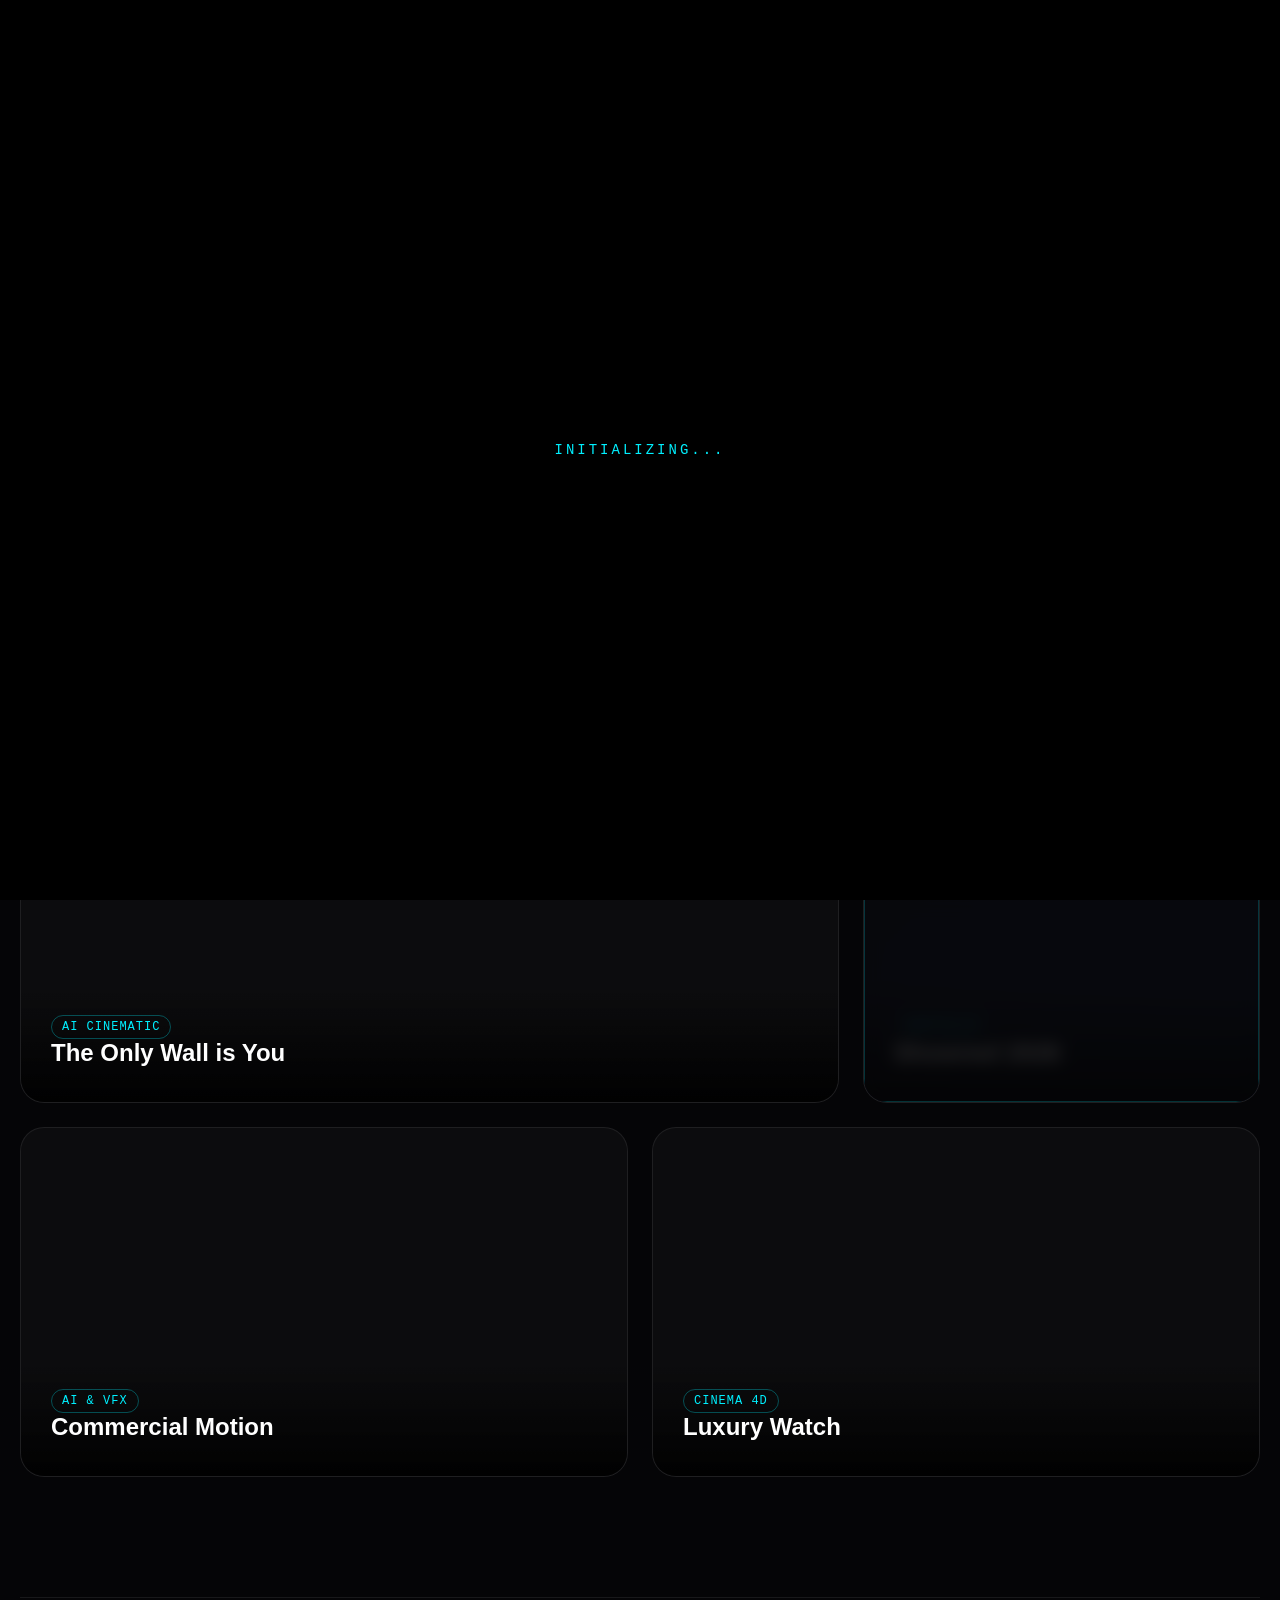
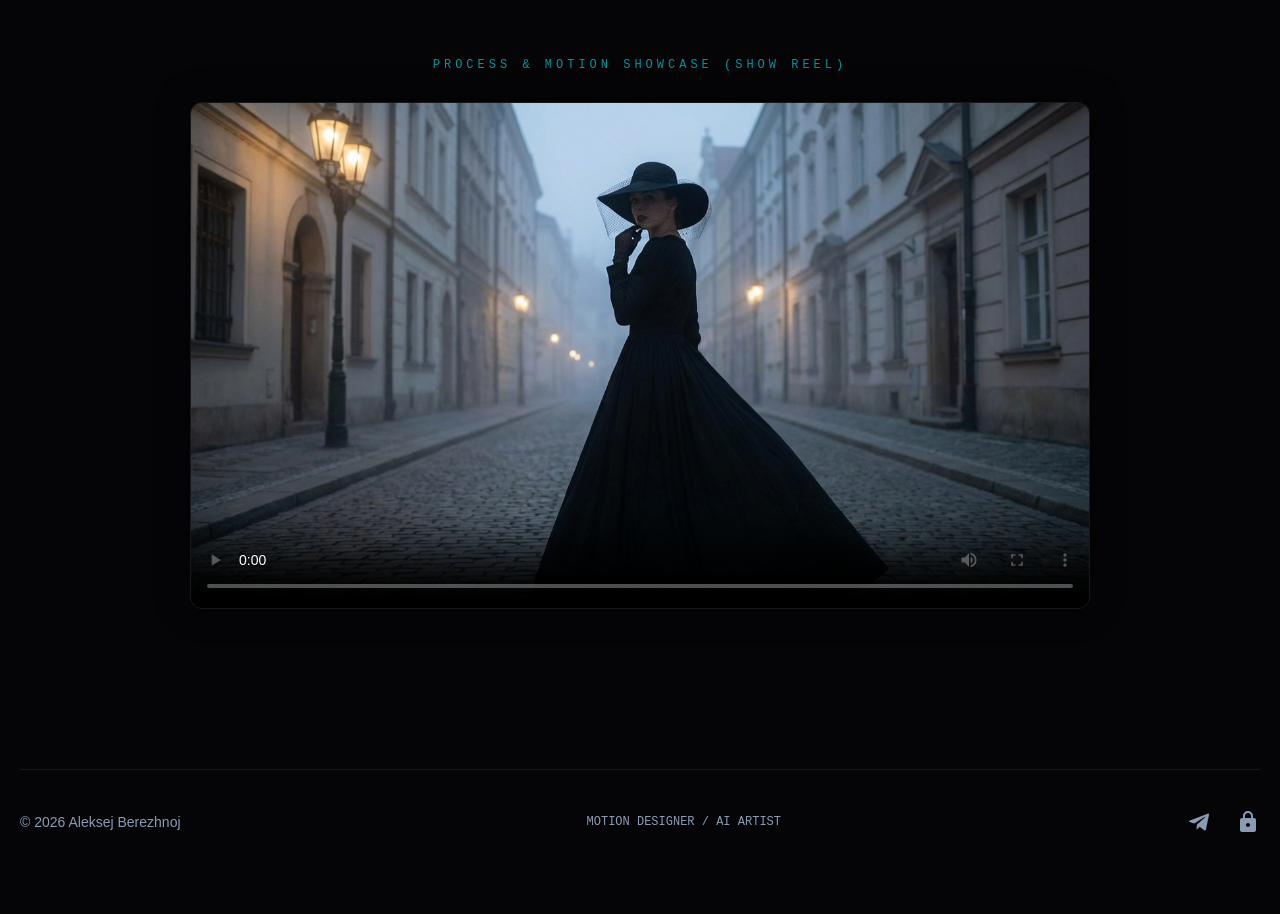
==== index.html @ bbf86ca7 "121" ====
<!DOCTYPE html>
<html lang="ru">
<head>
    <meta charset="UTF-8">
    <meta name="viewport" content="width=device-width, initial-scale=1.0">
    <title>Aleksej Berezhnoj | Motion Design</title>
	
	<meta property="og:type" content="website">
<meta property="og:url" content="https://bergariusdesign.github.io/AlekseyBerezhnoy/">
<meta property="og:title" content="Aleksej Berezhnoj | Digital Alchemy">
<meta property="og:description" content="Motion Design & AI Cinematic Portfolio 2026. Исследуйте мир цифровой алхимии.">
<meta property="og:image" content="https://bergariusdesign.github.io/AlekseyBerezhnoy/images/preview.jpg">

<meta property="twitter:card" content="summary_large_image">
<meta property="twitter:title" content="Aleksej Berezhnoj | Digital Alchemy">
<meta property="twitter:description" content="Motion Design & AI Cinematic Portfolio 2026.">
<meta property="twitter:image" content="https://bergariusdesign.github.io/AlekseyBerezhnoy/images/preview.jpg">
<link rel="icon" href="data:;base64,iVBORw0KGgo=">
	
    <style>
	html, body {
    overflow-x: hidden;
    position: relative;
    width: 100%;
    margin: 0;
    padding: 0;
    box-sizing: border-box;
}

/* Блокировка скролла страницы при открытом окне */
body.modal-open {
    overflow: hidden !important;
    /* Убрали position: fixed, чтобы страница не улетала вверх */
}

/* Лайтбокс: картинка всегда вписывается в экран */
.lightbox-content {
    width: 100%;
    height: 100%;
    display: flex;
    flex-direction: column;
    justify-content: center;
    align-items: center;
    padding: 10px;
}

#lightbox-compare-box {
    display: none;
    width: 100%;
    max-width: 100%;
    aspect-ratio: 16/9;
    max-height: 70vh; /* Ограничиваем высоту, чтобы не был огромным */
    margin: auto;
    position: relative;
    overflow: hidden;
    background: #000;
}

*, *:before, *:after {
    box-sizing: inherit;
}
	#neural-percent {
    font-variant-numeric: tabular-nums; /* Чтобы цифры не "прыгали" при смене ширины */
    font-weight: 800;
}
	/* Стили для отдельного блока шоурилла */
.showreel-footer-block {
    margin-top: 120px;
    padding: 60px 0;
    border-top: 1px solid var(--glass-border);
    text-align: center;
}

.showreel-mini-title {
    font-family: var(--font-tech);
    color: var(--accent-glow);
    font-size: 12px;
    letter-spacing: 4px;
    text-transform: uppercase;
    margin-bottom: 30px;
    opacity: 0.6;
}

.showreel-player-container {
    max-width: 900px;
    margin: 0 auto;
    border-radius: 12px;
    overflow: hidden;
    border: 1px solid var(--glass-border);
    box-shadow: 0 0 30px rgba(0, 0, 0, 0.5);
    transition: 0.5s;
}

.showreel-player-container:hover {
    border-color: rgba(0, 240, 255, 0.4);
    box-shadow: 0 0 50px rgba(0, 240, 255, 0.1);
}

.showreel-video {
    width: 100%;
    display: block;
    aspect-ratio: 16/9;
    object-fit: cover;
    background: #000;
}
        /* --- СТИЛИ (CSS) --- */
        :root {
            --bg-deep: #050507; 
            --glass-bg: rgba(255, 255, 255, 0.03); 
            --glass-border: rgba(255, 255, 255, 0.08); 
            --accent-glow: #00f0ff; /* Неоновый Циан */
            --text-main: #ffffff;
            --text-muted: #8b9bb4;
            --font-main: 'Inter', -apple-system, BlinkMacSystemFont, sans-serif;
            --font-tech: 'Courier New', Courier, monospace;
        }

        body {
            background-color: var(--bg-deep);
            color: var(--text-main);
            font-family: var(--font-main);
            margin: 0; padding: 0; overflow-x: hidden;
            scroll-behavior: smooth;
        }

        #neural-canvas { position: fixed; top: 0; left: 0; width: 100%; height: 100%; z-index: -1; background: radial-gradient(circle at center, #0b1023 0%, #000000 100%); }

        .wrapper { max-width: 1400px; margin: 0 auto; padding: 40px 20px; position: relative; z-index: 1; }
		
		#preloader {
    position: fixed; top: 0; left: 0; width: 100%; height: 100%;
    background: #000; z-index: 10000;
    display: flex; justify-content: center; align-items: center;
    transition: opacity 0.8s ease, visibility 0.8s ease;
	}
	/* ДОБАВИТЬ ЭТОТ БЛОК ОБЯЗАТЕЛЬНО */
        #preloader.hide {
            opacity: 0;
            visibility: hidden;
            pointer-events: none;
        }
.loader-text {
    font-family: var(--font-tech);
    color: var(--accent-glow);
    font-size: 14px;
    letter-spacing: 3px;
    animation: blink 1s infinite;
}
@keyframes blink { 50% { opacity: 0.5; } }
		
		.scroll-progress {
    position: fixed;
    top: 0; left: 0;
    height: 3px;
    background: var(--accent-glow);
    width: 0%;
    z-index: 10000;
    box-shadow: 0 0 10px var(--accent-glow);
    transition: width 0.1s;
}

        /* HEADER */
        header { display: flex; justify-content: space-between; align-items: center; margin-bottom: 80px; }
        
        .logo { 
            font-weight: 700; font-size: 24px; letter-spacing: -0.5px; 
            background: linear-gradient(90deg, #fff, var(--text-muted)); 
            -webkit-background-clip: text; -webkit-text-fill-color: transparent; cursor: pointer; 
        }

        .header-right { display: flex; align-items: center; gap: 30px; }

        .status-container { display: flex; align-items: center; }
        .status-dot { height: 8px; width: 8px; background-color: var(--accent-glow); border-radius: 50%; display: inline-block; box-shadow: 0 0 12px var(--accent-glow); margin-right: 8px; }
        .status-text { font-size: 14px; color: var(--text-muted); font-weight: 500; font-family: var(--font-tech); text-transform: uppercase; letter-spacing: 1px;}

        /* ЯЗЫКОВЫЕ КНОПКИ */
        .lang-switch { display: flex; gap: 10px; }
        .lang-btn {
            background: transparent; border: 1px solid var(--glass-border);
            color: var(--text-muted); padding: 5px 12px; border-radius: 20px;
            font-family: var(--font-tech); font-size: 12px; cursor: pointer; transition: 0.3s;
        }
        .lang-btn:hover { border-color: var(--accent-glow); color: #fff; }
        .lang-btn.active {
            background: rgba(0, 240, 255, 0.1); border-color: var(--accent-glow);
            color: var(--accent-glow); box-shadow: 0 0 10px rgba(0, 240, 255, 0.2);
        }

        /* HERO & GRID */
        #main-view { display: block; animation: fadeIn 0.8s ease forwards; }
        .hero { margin-bottom: 120px; position: relative; }
        h1 { 
            font-size: clamp(48px, 9vw, 130px); line-height: 0.95; margin: 0; font-weight: 800; letter-spacing: -0.04em; 
            background: linear-gradient(180deg, #ffffff 0%, #666 100%); 
            -webkit-background-clip: text; -webkit-text-fill-color: transparent; 
        }
        .hero p { 
            font-size: 18px; color: var(--text-muted); max-width: 480px; margin-top: 30px; line-height: 1.6; 
            border-left: 2px solid var(--accent-glow); padding-left: 20px; 
        }

        .grid { display: grid; grid-template-columns: repeat(12, 1fr); grid-auto-rows: minmax(300px, auto); gap: 24px; }
        .card { 
            background: var(--glass-bg); border: 1px solid var(--glass-border); 
            border-radius: 24px; overflow: hidden; position: relative; backdrop-filter: blur(12px); 
            transition: transform 0.4s cubic-bezier(0.2, 0.8, 0.2, 1), border-color 0.3s; 
            display: flex; flex-direction: column; justify-content: flex-end; cursor: pointer; 
        }
        .card:hover { transform: translateY(-5px) scale(1.01); border-color: rgba(255, 255, 255, 0.3); box-shadow: 0 20px 40px rgba(0,0,0,0.4); }
        .card video { position: absolute; top: 0; left: 0; width: 100%; height: 100%; object-fit: cover; z-index: 0; opacity: 0.6; transition: opacity 0.5s ease; mix-blend-mode: screen; pointer-events: none; }
        .card:hover video { opacity: 1; mix-blend-mode: normal; }
        .card-content { position: relative; z-index: 2; padding: 30px; background: linear-gradient(to top, rgba(0,0,0,0.9), transparent); }
        .card-title { font-size: 24px; margin: 0 0 5px 0; color: #fff; pointer-events: none;}
        .card-tag { 
            font-size: 12px; text-transform: uppercase; letter-spacing: 1px; font-family: var(--font-tech);
            color: var(--accent-glow); border: 1px solid rgba(0, 240, 255, 0.3); 
            padding: 4px 10px; border-radius: 20px; display: inline-block; pointer-events: none; 
        }
        .col-8 { grid-column: span 8; height: 500px; }
        .col-4 { grid-column: span 4; height: 500px; }
        .col-6 { grid-column: span 6; height: 350px; }
        @media (max-width: 1024px) { .col-8, .col-4, .col-6 { grid-column: span 12; height: 400px; } h1 { font-size: 60px; } }

        /* --- СТРАНИЦА ПРОЕКТА --- */
        #project-view { display: none; opacity: 0; padding-top: 20px; }
        
        .back-btn {
            background: none; border: 1px solid var(--glass-border);
            color: var(--text-muted); padding: 10px 20px; border-radius: 30px;
            cursor: pointer; transition: 0.3s; margin-bottom: 40px;
            display: inline-flex; align-items: center; gap: 10px; font-size: 14px; font-family: var(--font-tech);
        }
        .back-btn:hover { border-color: var(--accent-glow); color: #fff; background: rgba(255,255,255,0.05); }

        .project-header { margin-bottom: 60px; }
        .project-header h2 { font-size: clamp(32px, 5vw, 60px); margin: 0 0 20px 0; }
        .project-meta { display: flex; gap: 20px; margin-bottom: 60px; color: var(--text-muted); font-family: var(--font-tech); font-size: 12px;}
        
        /* ПЛЕЕР */
        .video-wrapper {
            position: relative; padding: 1px;
            background: linear-gradient(90deg, transparent, var(--accent-glow), transparent);
            margin-bottom: 80px; border-radius: 4px;
        }
        .main-project-video {
            width: 100%; border-radius: 4px; border: none;
            margin-bottom: 0; aspect-ratio: 16/9; object-fit: cover; background: #000;
        }

        .return-overlay-btn {
            position: absolute; top: 20px; right: 20px;
            background: rgba(0, 0, 0, 0.8); border: 1px solid var(--accent-glow);
            color: #fff; padding: 10px 20px; border-radius: 30px;
            cursor: pointer; z-index: 50;
            display: flex; align-items: center; gap: 10px;
            font-family: var(--font-tech); font-size: 12px;
            opacity: 0; visibility: hidden; pointer-events: none;
            transition: 0.3s; box-shadow: 0 0 15px rgba(0, 240, 255, 0.2);
        }
        .return-overlay-btn.active { opacity: 1; visibility: visible; pointer-events: all; }
        .return-overlay-btn:hover { background: var(--accent-glow); color: #000; box-shadow: 0 0 30px rgba(0, 240, 255, 0.5); }

        /* --- ТАЙМЛАЙН --- */
        .process-section { position: relative; max-width: 1000px; margin: 0 auto 100px auto; padding: 20px 0; }
        .process-section::before {
            content: ''; position: absolute; top: 0; bottom: 0; left: 50%; width: 2px;
            background: linear-gradient(to bottom, transparent, var(--accent-glow), transparent);
            transform: translateX(-50%); z-index: 0; opacity: 0.3;
        }
        .timeline-step { display: flex; justify-content: space-between; align-items: center; margin-bottom: 100px; position: relative; z-index: 1; }
        .timeline-step:nth-child(even) { flex-direction: row-reverse; }
        .step-text { width: 42%; padding: 20px; }
        .step-text h3 {
            font-size: 14px; color: var(--accent-glow); letter-spacing: 2px; text-transform: uppercase;
            margin-bottom: 10px; display: flex; align-items: center; gap: 10px; font-family: var(--font-tech);
        }
        .step-number {
            font-size: 80px; font-weight: 900; color: rgba(255,255,255,0.03);
            position: absolute; margin-top: -60px; z-index: -1; font-family: 'Inter', sans-serif;
        }
        .step-text h4 { font-size: 24px; margin: 0 0 15px 0; color: #fff; }
        .step-text p { color: var(--text-muted); line-height: 1.6; font-size: 15px; }
        .step-visual { width: 45%; display: flex; flex-direction: column; gap: 20px; } /* Добавлено для стэка рамок */
        
        /* 3D КАРТОЧКА */
        .process-card {
            height: 250px; width: 100%; position: relative;
            border-radius: 12px; overflow: hidden;
            border: 1px solid var(--glass-border);
            background: #000;
            transform-style: preserve-3d; transition: transform 0.2s cubic-bezier(0.175, 0.885, 0.32, 1.275); 
            cursor: zoom-in;
        }
        .process-img { 
            width: 100%; height: 100%; object-fit: cover; /* Изменено с cover на contain, чтобы избежать зума */
            opacity: 0.8; transition: 0.5s; filter: grayscale(100%); pointer-events: none;
            background: #080808; /* Темный фон для contain */
        }
        .process-card:hover { border-color: var(--accent-glow); box-shadow: 0 0 50px rgba(0, 240, 255, 0.3); z-index: 100; }
        .process-card:hover .process-img { opacity: 1; filter: grayscale(0%); }

        /* Локальный кружочек для каждой рамки */
        .frame-indicator {
            position: absolute; left: 50%; width: 10px; height: 10px;
            background: var(--bg-deep); border: 2px solid var(--accent-glow);
            border-radius: 50%; transform: translateX(-50%);
            box-shadow: 0 0 10px var(--accent-glow); z-index: 5;
        }

        /* --- СЛАЙДЕР ДО/ПОСЛЕ --- */
        .compare-container { position: relative; width: 100%; height: 100%; overflow: hidden; }
        .compare-img {
            position: absolute;
            top: 0;
            left: 0;
            height: 100% !important;
            width: 100%; /* Убрали 100% !important */
            object-fit: contain !important; 
            pointer-events: none;
            display: block;
        }
        .img-after-wrapper {
            position: absolute;
            top: 0;
            left: 0;
            height: 100%;
            width: 100%;
            overflow: hidden;
            border-right: 2px solid var(--accent-glow);
            z-index: 2;
        }
        .img-after-wrapper .compare-img { 
            width: 100%; 
            max-width: none !important; /* Критично: запрещает картинке сжиматься вместе с оберткой */
        }
        .label {
            position: absolute; top: 20px; font-family: var(--font-tech); font-size: 10px; padding: 4px 8px;
            background: rgba(0,0,0,0.6); border: 1px solid var(--glass-border); border-radius: 4px; color: #fff; pointer-events: none; z-index: 10;
        }
        .label-before { right: 20px; }
        .label-after { left: 20px; color: var(--accent-glow); border-color: var(--accent-glow); }
        .timeline-dot {
            position: absolute; left: 50%; width: 12px; height: 12px;
            background: #050507; border: 2px solid var(--accent-glow);
            border-radius: 50%; transform: translateX(-50%);
            box-shadow: 0 0 15px var(--accent-glow);
        }
		
        /* --- ВЕРТИКАЛЬНАЯ СТОПКА (ДРУГ ПОД ДРУГОМ) --- */
        .vertical-stack {
            display: flex;
            flex-direction: column;
            gap: 25px; /* Отступ между элементами */
            width: 100%;
        }
        .vertical-stack .process-card {
            height: 280px; /* Фиксированная высота для красоты */
            width: 100%;
        }
		
        /* --- РЕЖИМ РЕКОНСТРУКЦИИ (NEURAL LOCK) --- */
        .card.locked {
            pointer-events: none; /* Отключаем клики */
            user-select: none;
            overflow: hidden;
        }

        /* Темная вуаль */
        .locked-overlay {
            position: absolute; top: 0; left: 0; width: 100%; height: 100%;
            background: rgba(5, 5, 7, 0.85);
            backdrop-filter: blur(8px);
            z-index: 50;
            display: flex; flex-direction: column; align-items: center; justify-content: center;
            border: 1px solid rgba(0, 240, 255, 0.2);
        }

        /* Сканирующий луч (Нейронное воздействие) */
        .neural-scan-line {
            position: absolute; top: 0; left: 0; width: 100%; height: 5px;
            background: linear-gradient(90deg, transparent, var(--accent-glow), transparent);
            box-shadow: 0 0 15px var(--accent-glow);
            opacity: 0.7;
            animation: scanMove 3s cubic-bezier(0.4, 0, 0.2, 1) infinite;
        }

        /* Глитч-текст */
        .lock-status {
            font-family: var(--font-tech); font-size: 14px; letter-spacing: 2px;
            color: var(--accent-glow); text-transform: uppercase;
            margin-top: 15px;
            text-shadow: 0 0 5px var(--accent-glow);
            animation: textPulse 2s ease-in-out infinite;
        }

        /* Иконка замка с пульсацией */
        .lock-icon-svg {
            width: 40px; height: 40px; fill: var(--text-muted);
            animation: lockFloat 3s ease-in-out infinite;
        }

        @keyframes scanMove {
            0% { top: -10%; opacity: 0; }
            50% { opacity: 1; }
            100% { top: 110%; opacity: 0; }
        }
        @keyframes lockFloat {
            0%, 100% { transform: translateY(0); opacity: 0.5; }
            50% { transform: translateY(-10px); opacity: 1; filter: drop-shadow(0 0 10px var(--accent-glow)); }
        }
        @keyframes textPulse {
            0%, 100% { opacity: 0.5; }
            50% { opacity: 1; text-shadow: 0 0 15px var(--accent-glow); } }

        /* --- ПРОЧЕЕ --- */
        .scroll-to-top {
            position: fixed; bottom: 40px; right: 40px; width: 50px; height: 50px;
            background: rgba(5, 5, 7, 0.8); border: 1px solid var(--accent-glow); border-radius: 50%;
            display: flex; justify-content: center; align-items: center; cursor: pointer;
            z-index: 900; opacity: 0; visibility: hidden; transition: all 0.3s ease;
            backdrop-filter: blur(5px); box-shadow: 0 0 15px rgba(0, 240, 255, 0.2);
        }
        .scroll-to-top.show { opacity: 1; visibility: visible; }
        .scroll-to-top:hover { transform: translateY(-5px); box-shadow: 0 0 25px rgba(0, 240, 255, 0.6); background: rgba(0, 240, 255, 0.1); }
        .scroll-to-top svg { width: 24px; height: 24px; fill: none; stroke: var(--accent-glow); stroke-width: 2; stroke-linecap: round; stroke-linejoin: round; }

        .contact-float {
            position: fixed; bottom: 40px; left: 40px; height: 50px;
            background: rgba(5, 5, 7, 0.8); border: 1px solid var(--accent-glow); border-radius: 30px; 
            display: flex; align-items: center; justify-content: center; padding: 0 25px; gap: 12px;
            cursor: pointer; z-index: 900; color: #fff; text-decoration: none;
            backdrop-filter: blur(5px); box-shadow: 0 0 15px rgba(0, 240, 255, 0.2);
            transition: all 0.3s ease; font-family: var(--font-tech); font-size: 14px; letter-spacing: 1px;
        }
        .contact-float:hover { transform: translateY(-5px); box-shadow: 0 0 30px rgba(0, 240, 255, 0.5); background: rgba(0, 240, 255, 0.1); color: var(--accent-glow); }
        .contact-float svg { width: 20px; height: 20px; fill: currentColor; }

        /* --- МОДАЛЬНЫЕ ОКНА --- */
        .modal {
            display: none; position: fixed; z-index: 9999; left: 0; top: 0; width: 100%; height: 100%;
            background-color: rgba(0, 0, 0, 0.95); backdrop-filter: blur(5px);
            justify-content: center; align-items: center; opacity: 0; transition: opacity 0.3s;
        }
        .modal.active { display: flex; opacity: 1; }
        .modal-close { position: absolute; top: 30px; right: 40px; color: #fff; font-size: 40px; font-weight: bold; cursor: pointer; transition: 0.3s; z-index: 1000;}
        .modal-close:hover { color: var(--accent-glow); }

        .lightbox-content { display: flex; flex-direction: column; align-items: center; width: 100%; height: 100%; justify-content: center; }
        .lightbox-img { max-width: 95%; max-height: 85%; border-radius: 4px; box-shadow: 0 0 50px rgba(0, 240, 255, 0.2); border: 1px solid var(--accent-glow); transform: scale(0.9); transition: transform 0.3s; margin-bottom: 20px; }
        .modal.active .lightbox-img { transform: scale(1); }

        /* ЛАЙТБОКС СЛАЙДЕР */
        #lightbox-compare-box {
            width: 90%; height: 85%; max-width: 1400px;
            border: 1px solid var(--accent-glow); border-radius: 4px; box-shadow: 0 0 50px rgba(0, 240, 255, 0.2); display: none;
        }
        #lightbox-compare-box .compare-img { width: 100%; height: 100%; object-fit: cover; }
        #lightbox-compare-box .img-after-wrapper .compare-img { width: 100%; max-width: none; height: 100%; }

        .lightbox-play-btn {
            background: rgba(0, 0, 0, 0.7); border: 1px solid var(--accent-glow); color: #fff; padding: 12px 25px; border-radius: 30px; cursor: pointer;
            font-family: var(--font-tech); font-size: 14px; display: flex; align-items: center; gap: 10px; transition: 0.3s; box-shadow: 0 0 20px rgba(0, 240, 255, 0.2);
        }
        .lightbox-play-btn:hover { background: var(--accent-glow); color: #000; box-shadow: 0 0 40px rgba(0, 240, 255, 0.6); transform: scale(1.05); }
        .lightbox-play-btn svg { width: 16px; height: 16px; fill: currentColor; }

        .contact-modal-box {
            background: rgba(10, 10, 15, 0.9); border: 1px solid var(--glass-border); padding: 40px; border-radius: 20px;
            width: 100%; max-width: 500px; box-shadow: 0 0 50px rgba(0, 0, 0, 0.8); position: relative;
        }
        .contact-title { font-size: 24px; margin: 0 0 30px 0; color: #fff; text-align: center; font-family: var(--font-tech); }
        .email-copy-row { display: flex; justify-content: space-between; align-items: center; background: rgba(255,255,255,0.05); padding: 15px; border-radius: 8px; margin-bottom: 20px; border: 1px solid var(--glass-border); }
        .my-email { font-family: var(--font-tech); color: var(--accent-glow); font-size: 14px; }
        .copy-btn { background: none; border: none; color: var(--text-muted); cursor: pointer; font-size: 12px; text-transform: uppercase; transition: 0.3s; }
        .copy-btn:hover { color: #fff; }
        .contact-textarea {
            width: 100%; height: 120px; background: rgba(255,255,255,0.05); border: 1px solid var(--glass-border);
            border-radius: 8px; color: #fff; padding: 15px; font-family: var(--font-main); font-size: 14px; resize: none; margin-bottom: 20px; outline: none; box-sizing: border-box;
        }
        .contact-textarea:focus { border-color: var(--accent-glow); }
        .send-btn {
            width: 100%; padding: 15px; background: var(--accent-glow); border: none; border-radius: 8px;
            color: #000; font-weight: 700; cursor: pointer; font-family: var(--font-tech); font-size: 14px; letter-spacing: 1px; transition: 0.3s;
        }
        .send-btn:hover { box-shadow: 0 0 20px var(--accent-glow); transform: translateY(-2px); }
        .send-btn:disabled { background: #333; color: #666; cursor: not-allowed; box-shadow: none; transform: none; }

        /* --- СОЦСЕТИ И АДМИНКА --- */
        .social-icon.vk:hover { color: #0077FF; filter: drop-shadow(0 0 10px #0077FF); transform: translateY(-3px) scale(1.1); }
        
        /* TELEGRAM (СИНИЙ) */
        .social-icon.tg:hover { color: #229ED9; filter: drop-shadow(0 0 10px #229ED9); transform: translateY(-3px) scale(1.1); }
        
        .social-icon.admin-lock:hover { color: #fff; filter: drop-shadow(0 0 10px #fff); transform: translateY(-3px) scale(1.1); }
        
        /* Стили для админ-панели */
        .admin-input-row { display: flex; gap: 10px; margin-bottom: 20px; }
        .admin-input { flex: 1; padding: 10px; background: rgba(255,255,255,0.1); border: 1px solid var(--glass-border); color: #fff; border-radius: 8px; font-family: var(--font-tech); outline: none;}
        .admin-stats-list { max-height: 300px; overflow-y: auto; text-align: left; border-top: 1px solid var(--glass-border); padding-top: 20px; }
        .stat-row { display: flex; justify-content: space-between; margin-bottom: 10px; font-family: var(--font-tech); font-size: 14px; border-bottom: 1px solid rgba(255,255,255,0.05); padding-bottom: 5px; }
        .stat-name { color: var(--text-muted); }
        .stat-val { color: var(--accent-glow); font-weight: bold; }

        /* --- АДАПТИВНОСТЬ (МОБИЛЬНАЯ ВЕРСИЯ) --- */
    @media (max-width: 768px) {
        .timeline-step { 
            flex-direction: column !important; 
            align-items: flex-start !important;
            padding-left: 0 !important; 
            margin-bottom: 50px !important;
        }
		
		header {
    flex-direction: column; /* Ставим логотип и кнопки друг под другом */
    gap: 15px;
    margin-bottom: 40px;
    align-items: center;
    text-align: center;
}

.logo {
    font-size: 20px !important; /* Немного уменьшаем логотип */
}

.header-right {
    gap: 15px; /* Уменьшаем расстояние между статусом и кнопками RU/EN */
    width: 100%;
    justify-content: center;
}

        .step-text, .step-visual { 
            width: 100% !important; 
            padding: 0 10px !important;
        }

        .step-text p { font-size: 16px !important; line-height: 1.5; }

        .grid { display: flex; flex-direction: column; gap: 20px; }
        .col-8, .col-4, .col-6 { width: 100% !important; height: auto; min-height: 250px; }
        .wrapper { padding: 15px; }

        h1 { font-size: 36px !important; }
        .project-header h2 { font-size: 24px !important; }
        
        /* ЛАЙТБОКС */
        .lightbox-img { max-height: 80vh !important; width: auto !important; }
        
        #lightbox-compare-box {
            width: 100% !important;
            max-width: 100vw !important;
            height: 100% !important;
            aspect-ratio: 16/9;
            max-height: 60vh !important; /* Чтобы точно влезло в вертикальный экран */
        }

        /* УБИРАЕМ ТЯНУЩУЮСЯ КАРТИНКУ: Удаляем !important у ширины */
        .compare-img {
            display: block;
            width: 100%; 
            height: 100% !important;
            object-fit: contain !important;
            pointer-events: none;
        }
        
        .modal-close { top: 10px; right: 15px; font-size: 35px; }
        footer { flex-direction: column-reverse; gap: 20px; text-align: center; }
    }
    
   

        @keyframes fadeIn { from { opacity: 0; transform: translateY(20px); } to { opacity: 1; transform: translateY(0); } }
        footer { margin-top: 100px; border-top: 1px solid var(--glass-border); padding: 40px 0; color: var(--text-muted); font-size: 14px; display: flex; justify-content: space-between; align-items: center; }
        .social-links { display: flex; gap: 25px; align-items: center; }
        .social-icon { color: var(--text-muted); transition: all 0.3s ease; display: flex; align-items: center; text-decoration: none; cursor: pointer;}
        .social-icon svg { width: 24px; height: 24px; fill: currentColor; }
		
		/* Кнопка для YouTube */
        .yt-button {
            display: inline-flex; align-items: center; gap: 10px;
            padding: 6px 14px; /* Чуть компактнее */
            background: rgba(255, 0, 0, 0.1); 
            border: 1px solid rgba(255, 0, 0, 0.3);
            border-radius: 20px; color: #fff; text-decoration: none;
            font-family: var(--font-tech); font-size: 11px;
            transition: all 0.3s ease; margin-bottom: 15px; /* Отступ снизу до заголовка */
            width: fit-content;
        }
        .yt-button:hover {
            background: rgba(255, 0, 0, 0.8); border-color: #ff0000;
            box-shadow: 0 0 15px rgba(255, 0, 0, 0.5); transform: translateY(-2px); color: #fff;
        }
        .yt-icon { width: 14px; height: 14px; fill: currentColor; }
    </style>
</head>
<body>
<div id="preloader">
    <div class="loader-text">INITIALIZING...</div>
</div>
    <div class="scroll-progress"></div>
    <canvas id="neural-canvas"></canvas>

    <div class="scroll-to-top" id="scrollTopBtn" onclick="scrollToTop()">
        <svg viewBox="0 0 24 24"><polyline points="18 15 12 9 6 15"></polyline></svg>
    </div>

    <div class="contact-float" onclick="toggleContact()">
        <svg viewBox="0 0 24 24"><path d="M20 4H4c-1.1 0-1.99.9-1.99 2L2 18c0 1.1.9 2 2 2h16c1.1 0 2-.9 2-2V6c0-1.1-.9-2-2-2zm0 4l-8 5-8-5V6l8 5 8-5v2z"/></svg>
        <span data-i18n="contact-btn">ОБСУДИТЬ ПРОЕКТ</span>
    </div>

    <div id="contact-modal" class="modal">
        <span class="modal-close" onclick="toggleContact()">&times;</span>
        <div class="contact-modal-box">
            <h2 class="contact-title" data-i18n="contact-title">СВЯЗАТЬСЯ СО МНОЙ</h2>
            <div class="email-copy-row">
                <span class="my-email" id="display-email">...</span>
                <button class="copy-btn" onclick="copyEmail()" data-i18n="copy-btn">КОПИРОВАТЬ</button>
            </div>
            <textarea class="contact-textarea" id="contact-msg" placeholder="Опишите вашу задачу..." data-i18n-placeholder="contact-placeholder"></textarea>
            <button class="send-btn" id="send-btn" onclick="sendToMail()" data-i18n="send-btn">ОТПРАВИТЬ ПИСЬМО</button>
        </div>
    </div>

    <div id="admin-modal" class="modal">
        <span class="modal-close" onclick="toggleAdmin()">&times;</span>
        <div class="contact-modal-box">
            <h2 class="contact-title">STATISTICS</h2>
            
            <div id="admin-login-view">
                <div class="admin-input-row">
                    <input type="password" id="admin-pass" class="admin-input" placeholder="Enter Password">
                    <button class="send-btn" style="width: auto;" onclick="checkAdminPassword()">LOGIN</button>
                </div>
            </div>

            <div id="admin-stats-view" style="display: none;">
                <div class="admin-stats-list" id="stats-list-container">
                    <div style="text-align: center; color: #666;">Loading data...</div>
                </div>
            </div>
        </div>
    </div>

    <div id="lightbox" class="modal">
        <span class="modal-close" onclick="closeLightbox()">&times;</span>
        <div class="lightbox-content">
            <img class="lightbox-img" id="lightbox-img" src="">
            <div id="lightbox-compare-box" class="compare-container">
                <div class="label label-before">RAW / WIRE</div>
                <img id="lb-img-before" src="" class="compare-img" alt="Before">
                <div id="lb-after-wrapper" class="img-after-wrapper">
                    <div class="label label-after">FINAL</div>
                    <img id="lb-img-after" src="" class="compare-img" alt="After">
                </div>
            </div>
            <button id="lightbox-play-btn" class="lightbox-play-btn">
                <svg viewBox="0 0 24 24"><path d="M8 5v14l11-7z"/></svg>
                <span id="lightbox-play-text" data-i18n="lightbox-play-tpl">СМОТРЕТЬ МОМЕНТ</span>
            </button>
        </div>
    </div>

    <div class="wrapper">
        <header>
            <div class="logo" onclick="showMain()">BERGARIUS.DESIGN</div>
            <div class="header-right">
                <div class="status-container">
                    <span class="status-dot"></span>
                    <span class="status-text" data-i18n="status">Open to create</span>
                </div>
                <div class="lang-switch">
                    <button class="lang-btn active" onclick="setLanguage('ru')">RU</button>
                    <button class="lang-btn" onclick="setLanguage('en')">EN</button>
                </div>
            </div>
        </header>

        <div id="main-view">
            <section class="hero">
                <h1>DIGITAL<br>ALCHEMY</h1>
                <p data-i18n="hero-desc">Соединяю искусство моушн-дизайна с генеративными нейросетями. Создаю визуальные миры, где технология обретает душу.</p>
            </section>
            <div class="grid">
                
                <div class="card col-8" onclick="openProject('magic')">
                    <video autoplay loop muted playsinline><source src="qw.mp4" type="video/mp4"></video>
                    <div class="card-content"> <span class="card-tag">AI Cinematic</span>
                        <h3 class="card-title">The Only Wall is You</h3></div>
                </div>
                
                <div class="card col-4 locked">
                    <div class="locked-overlay">
                        <div class="neural-scan-line"></div>
                        <svg class="lock-icon-svg" viewBox="0 0 24 24"><path d="M18 8h-1V6c0-2.76-2.24-5-5-5S7 3.24 7 6v2H6c-1.1 0-2 .9-2 2v10c0 1.1.9 2 2 2h12c1.1 0 2-.9 2-2V10c0-1.1-.9-2-2-2zm-6 9c-1.1 0-2-.9-2-2s.9-2 2-2 2 .9 2 2-.9 2-2 2zm3.1-9H8.9V6c0-1.71 1.39-3.1 3.1-3.1 1.71 0 3.1 1.39 3.1 3.1v2z"/></svg>
                        <div class="lock-status">AI Avatar... <span id="neural-percent">88.2</span>%</div>
                    </div>
                    <div style="width:100%; height:100%; position: absolute; background: linear-gradient(135deg, #1a1a2e, #16213e);"></div>
                    <div class="card-content">
                        <span class="card-tag">Portfolio</span>
                        <h3 class="card-title">Showreel 2026</h3>
                    </div>
                </div>
                
                <div class="card col-6" onclick="openProject('woman')">
				<video autoplay loop muted playsinline><source src="promo.mp4" type="video/mp4"></video>
                        <div class="card-content"> <span class="card-tag">AI & VFX</span>
                        <h3 class="card-title">Commercial Motion</h3></div>
                </div>
                
                <div class="card col-6" onclick="openProject('watch')">
                    <video autoplay loop muted playsinline><source src="watch.mp4" type="video/mp4"></video>
                    <div class="card-content"><span class="card-tag">Cinema 4D</span><h3 class="card-title">Luxury Watch</h3></div>
                </div>
            </div> <section class="about-section" style="display: none; margin-top: 150px; align-items: center; gap: 50px;">
                <div class="about-text" style="flex: 1;">
                    <h2 style="font-size: 40px; margin-bottom: 20px;">BIO & SKILLS</h2>
                    <p style="color: var(--text-muted); line-height: 1.6;">Алексей Бережной | Digital Alchemy</p>
                </div>
            </section>

            <section class="showreel-footer-block">
                <div class="showreel-mini-title">Process & Motion Showcase (Show Reel)</div>
                <div class="showreel-player-container">
                    <video class="showreel-video" controls poster="images/showreel_cover.jpeg">
                        <source src="showreel.mp4" type="video/mp4">
                        Your browser does not support the video tag.
                    </video>
                </div>
            </section>
        </div> <div id="project-view">
            <button class="back-btn" onclick="showMain()" data-i18n="back-btn">← ВЕРНУТЬСЯ НАЗАД</button>
            <div class="project-header">
                <h2 id="p-title">Project Name</h2>
                <div class="project-meta">
                    <span id="p-tag">CATEGORY</span> <span>•</span> <span>2026</span>
                </div>
            </div>
            <div class="video-wrapper">
                <video id="p-video" class="main-project-video" controls playsinline></video>
                <div id="return-btn" class="return-overlay-btn" onclick="returnToStep()">
                    <span data-i18n="return-btn">↓ ВЕРНУТЬСЯ К ПРОЦЕССУ</span>
                </div>
            </div>
            <div class="process-section" id="process-container"></div>
        </div> <footer>
            <span data-i18n="copyright">© 2026 Aleksej Berezhnoj</span>
            <div style="font-family: var(--font-tech); font-size: 12px;">MOTION DESIGNER / AI ARTIST</div>
            <div class="social-links">
                <a href="https://t.me/Bergarius" target="_blank" class="social-icon tg" aria-label="Telegram">
                    <svg viewBox="0 0 24 24"><path d="M20.665 3.717l-17.73 6.837c-1.21.486-1.203 1.161-.222 1.462l4.552 1.42 10.532-6.645c.498-.303.953-.14.579.192l-8.533 7.701h-.002l.002.001-.314 4.692c.46 0 .663-.211.921-.46l2.211-2.15 4.599 3.397c.848.467 1.457.227 1.668-.785l3.019-14.228c.309-1.239-.473-1.8-1.282-1.434z"/></svg>
                </a>
                <div class="social-icon admin-lock" onclick="toggleAdmin()">
                    <svg viewBox="0 0 24 24"><path d="M18 8h-1V6c0-2.76-2.24-5-5-5S7 3.24 7 6v2H6c-1.1 0-2 .9-2 2v10c0 1.1.9 2 2 2h12c1.1 0 2-.9 2-2V10c0-1.1-.9-2-2-2zm-6 9c-1.1 0-2-.9-2-2s.9-2 2-2 2 .9 2 2-.9 2-2 2zm3.1-9H8.9V6c0-1.71 1.39-3.1 3.1-3.1 1.71 0 3.1 1.39 3.1 3.1v2z"/></svg>
                </div>
            </div>
        </footer>
    </div>

    <script>
        const myEmail = "bere3hnoya@gmail.com"; 
		
		// --- ПУНКТ 3: СЕКРЕТНОЕ ПОСЛАНИЕ ---
    console.log(
        "%c DIGITAL ALCHEMY %c SYSTEM PROTECTED ",
        "background: #00f0ff; color: #000; font-weight: bold; padding: 5px;",
        "background: #000; color: #00f0ff; padding: 5px; border: 1px solid #00f0ff;"
    );
    console.log("Looking for gold? Keep creating, Aleksej.");
        
        // ОБЪЯВЛЯЕМ ГЛОБАЛЬНЫЕ ПЕРЕМЕННЫЕ ДЛЯ РАБОТЫ ВСЕХ ФУНКЦИЙ
        const lightbox = document.getElementById('lightbox');
        const returnBtn = document.getElementById('return-btn');
        const pVideo = document.getElementById('p-video');
        let currentLang = 'ru'; 
        let currentProjectId = null; 
        let activeStepId = null;

        document.getElementById('display-email').innerText = myEmail;

        function sendToMail() {
            const msg = document.getElementById('contact-msg').value;
            const btn = document.getElementById('send-btn');
            if(!msg.trim()) { alert(currentLang === 'ru' ? 'Пожалуйста, напишите сообщение!' : 'Please enter a message!'); return; }
            const originalText = btn.innerText;
            btn.innerText = currentLang === 'ru' ? 'ОТПРАВКА...' : 'SENDING...';
            btn.disabled = true; btn.style.opacity = "0.7";
            fetch(`https://formsubmit.co/ajax/${myEmail}`, {
                method: "POST",
                headers: { 'Content-Type': 'application/json', 'Accept': 'application/json' },
                body: JSON.stringify({ message: msg, _subject: "Новый заказ (Portfolio Website)" })
            })
            .then(response => { if (response.ok) return response.json(); else throw new Error("Network error"); })
            .then(data => {
                btn.innerText = currentLang === 'ru' ? 'ОТПРАВЛЕНО!' : 'SENT!';
                btn.style.background = '#00ff88'; btn.style.color = '#000';
                document.getElementById('contact-msg').value = '';
                setTimeout(() => { toggleContact(); btn.disabled = false; btn.innerText = originalText; btn.style.background = ''; btn.style.color = ''; btn.style.opacity = "1"; }, 3000);
            })
            .catch(error => {
                window.location.href = `mailto:${myEmail}?subject=Motion Design Project&body=${encodeURIComponent(msg)}`;
                btn.disabled = false; btn.innerText = originalText; btn.style.opacity = "1";
            });
        }

function toggleContact() {
    const modal = document.getElementById('contact-modal');
    if (modal.style.display === 'flex') {
        modal.classList.remove('active');
        // Задержка перед скрытием, чтобы успела проиграться анимация (0.3s)
        setTimeout(() => { modal.style.display = 'none'; }, 300);
    } else {
        modal.style.display = 'flex';
        // Маленькая задержка перед добавлением класса для запуска CSS-анимации
        setTimeout(() => { modal.classList.add('active'); }, 10);
    }
	
}
function copyEmail() {
    navigator.clipboard.writeText(myEmail).then(() => {
        const btn = document.querySelector('.copy-btn');
        const originalText = btn.innerText;
        
        btn.innerText = currentLang === 'ru' ? 'СКОПИРОВАНО!' : 'COPIED!';
        btn.style.color = 'var(--accent-glow)';
        
        setTimeout(() => {
            btn.innerText = originalText;
            btn.style.color = '';
        }, 2000);
    });
}
        const translations = {
            ru: {
                "status": "Готов к работе", "hero-desc": "Соединяю искусство моушн-дизайна с генеративными нейросетями. Создаю визуальные миры, где технология обретает душу.",
                "back-btn": "← ВЕРНУТЬСЯ НАЗАД", "return-btn": "↓ ВЕРНУТЬСЯ К ПРОЦЕССУ", "lightbox-play-tpl": "СМОТРЕТЬ МОМЕНТ", 
                "copyright": "© 2026 Алексей Бережной", "contact-btn": "ОБСУДИТЬ ПРОЕКТ", "contact-title": "СВЯЗАТЬСЯ СО МНОЙ", "copy-btn": "КОПИРОВАТЬ",
                "contact-placeholder": "Опишите вашу задачу...", "send-btn": "ОТПРАВИТЬ ПИСЬМО"
            },
            en: {
                "status": "Open to create", "hero-desc": "Combining motion design art with generative neural networks. Creating visual worlds where technology gains a soul.",
                "back-btn": "← GO BACK", "return-btn": "↓ BACK TO PROCESS", "lightbox-play-tpl": "WATCH MOMENT",
                "copyright": "© 2026 Aleksej Berezhnoj", "contact-btn": "DISCUSS PROJECT", "contact-title": "CONTACT ME", "copy-btn": "COPY",
                "contact-placeholder": "Describe your task...", "send-btn": "SEND EMAIL"
            }
        };

        const projectsData = {
		'showreel': { title: { ru: 'Главный Шоурилл', en: 'Main Showreel' }, tag: 'VIDEO', steps: [] },
		'magic': {
                title: { ru: 'Единственная Стена это Ты', en: 'The Only Wall is You' },
                tag: 'AI Cinematic', 
                videoSrc: 'qw.mp4',
                steps: [
                    { 
                        num: '01', 
                        title: {ru: 'Концепт', en: 'Concept'},
ytLink: 'https://youtu.be/x2KRUP8mdRM?si=XglO13UBxYb5Fba7',						
                        sub: {ru: 'Moodboard & Prompt Engineering.', en: 'Moodboard & Prompt Engineering.'}, 
                        desc: {ru: `<b>MOODBOARD & STORYTELLING</b><br>
                            Разработка мудборта и референсов. Вначале пути была идея автомобиль в стилистике фильма трон - бекграунты фильма Интерстеллер и идея сценария о преодолении внутренних барьеров, где автомобиль — метафора движение человека преодолевающего трудности которые построил он сам в своей голове.<br><br>

<b>ANCHOR PROMPT ENGINEERING</b><br> 
Для визуальной целостности был разработан якорный промт, который позволил сохранить единую стилистику автомобиля и окружения на протяжении всего видеоряда.
Этот промт служил «визуальным cтолпом» проекта при работе с ИИ, гарантируя, что каждая генерация будет соответствовать заданным эстетическим параметрам:
Он жестко фиксировал материалы, освещение и детализацию, чтобы при смене ракурсов автомобиль оставался узнаваемым.`, en: `<b>MOODBOARD & STORYTELLING</b><br>
The journey began with the concept of a vehicle in the style of Tron, set against the vast backgrounds of Interstellar. The narrative explores the idea of overcoming internal barriers, where the car serves as a metaphor for a person moving through difficulties they have constructed within their own mind. To ensure visual integrity, an anchor prompt was developed, allowing for a consistent style for both the vehicle and the environment throughout the entire video sequence.<br><br>

<b>ANCHOR PROMPT ENGINEERING</b><br>
This prompt served as the project’s “visual DNA” when working with AI, ensuring that every generation adhered to the defined aesthetic parameters:

Fixed Visual Identity: The prompt strictly defined materials, lighting, and detailing.

Recognizability: This allowed the vehicle to remain recognizable across various camera angles and scene changes.

Aesthetic Continuity: It ensured that the fusion of sleek carbon fiber and neon accents remained consistent from start to finish..`}, 
                        img: ['miro.png', 'miro2.png'],
                    },
                    { num: '02', 
                        title: {ru: 'Генерация & Динамика', en: 'Generation & Dynamics'}, 
    sub: {ru: 'Google Veo, Klingai, NanaBanana, Grok, Claude, Gemini', en: 'Google Veo, Klingai, NanaBanana, Grok, Claude, Gemini'}, 
    desc: {
        ru: `<b>AI-DRIVEN PRODUCTION</b><br>
Переход от концепта к живой динамике. Google Veo и Klingai стали основными инструментами для генерации фотореалистичного движения. Grok, Gemini, Claude использовался для итеративной доработки промптов, что позволило добиться физически корректного поведения песка и частиц при пробуксовке колес, движение камеры,макросьемки и фокусного расстояния.<br><br>
<b>MATERIAL SYNTHESIS</b><br>
С помощью NanaBanana были синтезированы сложные материалы: многослойное углеволокно (carbon fiber) и адаптивное неоновое свечение. Это обеспечило визуальную глубину, где каждый блик на кузове подчеркивает аэродинамику гиперкара в движении.`, 
        en: `<b>AI-DRIVEN PRODUCTION</b><br>
Transitioning from static concepts to cinematic motion. Google Veo and Klingai served as the primary engines for generating photorealistic dynamics. Grok was used to iteratively refine prompts, achieving physically accurate behavior of sand and sparks during the burnout scenes.<br><br>
<b>MATERIAL SYNTHESIS</b><br>
Using NanaBanana, I synthesized complex materials, including multi-layered carbon fiber and adaptive neon lighting. This provided visual depth, where every reflection on the body highlights the hypercar's aerodynamics in motion.`
    }, 
    img: [
                            { src: 'step2.jpg', time: 12 },     // Первая картинка включает 12-ю секунду
                            { src: 'step2.2.png', time: 6 }    // Вторая картинка включает 5-ю секунду (поставьте нужное время)
                        ],
    time: 12,  }, 
	{ 
                        num: '03', 
                        title: {ru: 'Аудио-инжиниринг', en: 'Audio Engineering'}, 
                        sub: {ru: 'ElevenLabs, Pixabay & UVR', en: 'ElevenLabs, Pixabay & UVR'}, 
                        desc: {
                            ru: `<b>AI VOICEOVER & SFX LAYERING</b><br>
                            Голос рассказчика сгенерирован в <b>ElevenLabs</b>.<br>
                            Сложная звуковая картина (Soundscape) собрана из <b>более чем 60 отдельных аудио-слоев</b>: текстурные шумы, кинематографичные переходы (Whoosh), музыка и звуки двигателя с Pixabay.<br><br>
                            <b>MIXING</b><br>
                            Для интеграции и разделения на слои я использовал <b>UVR</b>, чтобы очистить частоты и идеально свести этот массив звуков.`, 
                            en: `<b>AI VOICEOVER & SFX LAYERING</b><br>
                            Narrator voice generated via <b>ElevenLabs</b>.<br>
                            The complex soundscape was constructed from <b>over 60 individual audio stems</b> sourced from Pixabay: ambient textures, cinematic whooshes, music bed, and engine SFX.<br><br>
                            <b>MIXING</b><br>
                            Used <b>UVR</b> to separate stems and clean frequencies, perfectly mixing this massive array of sounds with aggressive glitch transitions.`
                        }, 
                        img: 'step3.png', 
                         },
{ 
                        num: '04', 
                        title: {ru: 'VFX & UPSCALING', en: 'VFX & UPSCALING'}, 
                        sub: {ru: 'After Effects, Video2X', en: 'After Effects, Video2X'}, 
                        desc: {
                            ru: `<b>UPSCALING</b><br>
                            Использование <b>Video2X</b> для апскейла до 4K.<br><br>
                            <b>VFX INTEGRATION</b><br>
                            Процедурные эффекты в After Effects, плагины Video Copilot, saber и т.д. многочисленные маски и корректирующие слои. 
                            <b>COLOR CORRECTION</b><br>
                            Финальная цветокоррекция (Color Grading) для выравнивания тональности всех сцен и создания единой «холодной» кинематографичной атмосферы.`, 
                            en: `<b>UPSCALING</b><br>
                            Used <b>Video2X</b> for 4K upscaling.<br><br>
                            <b>VFX INTEGRATION</b><br>
                            Procedural effects in After Effects:
                            • <b>Optical Flares</b> for realistic headlights.<br>
                            • <b>Deep Glow</b> for soft cinematic bloom.<br>
                            • <b>Pixel Sorter</b> for the glitch transition.<br><br>
                            <b>COLOR CORRECTION</b><br>
                            Final color grading to match the tonality of all scenes and establish a unified "cold" cinematic atmosphere.`
                        }, 
                        sliders: [
                            { before: 'step44.png', after: 'step45.png', time: 28 }, // Прыгнет на 28 сек
                            { before: 'step5.png', after: 'step5.1.png', time: 45 }, // Прыгнет на 45 сек
                            { before: 'step6.png', after: 'step6.1.png', time: 40 }  // Прыгнет на 40 сек
                           
                        ],
                        time: 35 
                    }                       
                ],
            },
            'app': { title: { ru: 'Интерфейс Приложения', en: 'App Interface' }, tag: 'UI / UX Motion', videoSrc: 'watch.mp4', steps: [] },
            'woman': { 
                title: { ru: 'Реклама: Электронные Приглашения', en: 'Ad: Digital Invitations' }, 
                tag: 'AI + VFX Hybrid', 
                // ВАЖНО: Переименуйте файл в папке в promo.mp4 или исправьте тут на 'промо.mp4'
                videoSrc: 'promo.mp4', 
                steps: [
                    { 
                        num: '01', 
                        title: {ru: 'Генерация Персонажей и Сцены', en: 'Character & Scene Generation'}, 
                        sub: {ru: 'Nano Banana, Veo, Kling', en: 'Nano Banana, Veo, Kling'}, 
                        desc: {
                            ru: `<b>TEXT-TO-IMAGE</b><br>
                            Задача: создать теплую, уютную атмосферу "мамы и ребенка" в кафе. С помощью <b>Nano Banana</b> были сгенерированы стилистически выверенные изображения персонажей.<br><br>
                            <b>IMAGE-TO-VIDEO</b><br>
                            Статичные изображения были "оживлены" с помощью нейросетей <b>Veo</b> и <b>Kling</b>. Написаны сложные промты для сохранения консистентности лиц при движении. Были созданы базовые шоты: рисование, эмоции, использование телефона.`,
                            
                            en: `<b>TEXT-TO-IMAGE</b><br>
                            Objective: create a warm, cozy atmosphere of "mom and child" in a cafe. Using <b>Nano Banana</b>, characters were generated with precise stylistic control.<br><br>
                            <b>IMAGE-TO-VIDEO</b><br>
                            Static images were brought to life using <b>Veo</b> and <b>Kling</b> AI models. Complex prompts were written to maintain facial consistency during motion. 4 base shots were created: drawing, emotions, phone usage.`
                        },
                        // Замените имена файлов на реальные картинки из папки images
                        media: [ { type: 'image', src: 'woman1.jpg', time: 1 },
						         { type: 'image', src: 'woman3.png', time: 3 },
							    { type: 'image', src: 'woman2.png', time: 13 }, ]
                    },
					{ 
                        num: '02', // Не забудьте поменять номера у следующих шагов (03, 04...)
                        title: {ru: 'Создание Анимированной Открытки', en: 'Animated Card Creation'}, 
                        sub: {ru: 'Freepik, Illustrator, After Effects', en: 'Freepik, Illustrator, After Effects'}, 
                        desc: {
                            ru: `<b>VECTOR PREP</b><br>
                            На <b>Freepik</b> было подобрано векторное изображение, сгенерированное ИИ. В <b>Adobe Illustrator</b> произведена адаптация размера под мобильный формат, а каждый слой был разделен и структурирован для корректного экспорта.<br><br>
                            <b>PUPPET ANIMATION</b><br>
                            В <b>After Effects</b> собрана финальная сцена и добавлена типографика. Произведена анимация персонажей и объектов с помощью инструмента <b>Puppet Pin</b>, наложены эффекты для оживления статики.`,
                            
                            en: `<b>VECTOR PREP</b><br>
                            An AI-generated vector image was sourced from <b>Freepik</b>. In <b>Adobe Illustrator</b>, the layout was resized for mobile, and layers were separated and structured for export.<br><br>
                            <b>PUPPET ANIMATION</b><br>
                            Scene assembly and typography added in <b>After Effects</b>. Characters and objects were animated using the <b>Puppet Pin</b> tool, with effects applied to bring the static illustration to life.`
                        },
                        media: [
						{ type: 'image', src: 'woman7.png'},
						{ type: 'image', src: 'woman6.png'},
                            { 
                                type: 'video', 
                                src: 'images/Comp_1.mp4', // <--- ЗАМЕНИТЕ НА ВАШ ФАЙЛ С ОТКРЫТКОЙ
                                autoplay: true, 
                                fit: 'contain', // Чтобы открытка влезла целиком
                                ratio: '9/16',  // Вертикальная пропорция
                                width: '40%'    // Ограничение ширины для красоты
                            },
                        ]
                    },
                    { 
                        num: '03', // Проверьте номер шага (если добавили предыдущий про вектор, этот будет 03)
                        title: {ru: 'VFX: Трекинг Экрана', en: 'VFX: Screen Tracking'}, 
                        sub: {ru: 'Mocha Pro, After Effects, Photoshop', en: 'Mocha Pro, After Effects, Photoshop'}, 
                        desc: {
                            ru: `<b>UI & MOCKUP CREATION</b><br>
                            Макет интерфейса мобильного приложения был подготовлен в <b>Photoshop</b>, итоговая собрка, анимация и микровзаимодействий подготовлена в <b>After Effects</b> для последующей интеграции.<br><br>
                            
                            <b>SCREEN REPLACEMENT</b><br>
                            В сгенерированном ИИ видео на экране телефона был промтом прописан хромакей. Для интеграции реального продукта (электронного приглашения) использовался <b>Mocha Pro</b>.<br><br>

                            <b>COMPOSITING</b><br>
                            Выполнен планарный трекинг (Planar Tracking) поверхности телефона. Поверх наложено видео с дизайном открытки. Добавлены реалистичные отражения, зерно и цветокоррекция, чтобы экран выглядел частью исходного видео, а не "наклейкой".`,
                            
                            en: `<b>UI & MOCKUP CREATION</b><br>
                            The mobile app interface mockup was assembled in <b>Photoshop</b>, with scroll animation and micro-interactions prepared in <b>After Effects</b> for integration.<br><br>

                            <b>SCREEN REPLACEMENT</b><br>
                            The AI-generated video featured a chroma key screen via prompt engineering. <b>Mocha Pro</b> was used to integrate the real product (digital invitation).<br><br>

                            <b>COMPOSITING</b><br>
                            Performed planar tracking of the phone surface. Overlayed the invitation design video. Added realistic reflections, grain, and color matching to ensure the screen looked like part of the original footage.`
                        },
                        media: [
                            // Если у вас есть слайдер До/После для экрана, оставьте его здесь
							{ type: 'image', src: 'woman8.png', time: 6 },
                            { type: 'slider', before: 'woman4.png', after: 'woman5.png', time: 9 },
							{ 
                                type: 'video', 
                                src: 'images/comp_2.mp4', // <--- ЗАМЕНИТЕ НА ВАШ ФАЙЛ С ОТКРЫТКОЙ
                                autoplay: true, 
                                fit: 'contain', // Чтобы открытка влезла целиком
                                ratio: '9/16',  // Вертикальная пропорция
                                width: '40%'    // Ограничение ширины для красоты
                            }
                        ]
                    },
                    { 
                        num: '04', 
                        title: {ru: 'Монтаж и Саунд-дизайн', en: 'Editing & Sound Design'}, 
                        sub: {ru: 'After Effects, Premiere', en: 'After Effects, Premiere'}, 
                        desc: {
                            ru: `<b>EDITING & TYPOGRAPHY</b><br>
                            Финальная сборка сцен в единый ролик. Добавлены переходы и текстовые плашки "Детство мимолетно" с анимацией появления.<br><br>
                            <b>SOUNDSCAPE</b><br>
                            Подбор и сведение музыкального сопровождения для усиления эмоционального отклика целевой аудитории (родителей).`,
                            
                            en: `<b>EDITING & TYPOGRAPHY</b><br>
                            Final assembly of scenes into a cohesive video. Added transitions and text overlays "Childhood is fleeting" with entrance animation.<br><br>
                            <b>SOUNDSCAPE</b><br>
                            Selection and mixing of background music to enhance the emotional response of the target audience (parents).`
                        },
                        media: [ { type: 'image', src: 'woman9.png'},
                        { type: 'image', src: 'woman10.png' },
						{ type: 'image', src: 'woman11.png'}]
                    }
                ]
            }, 
            'watch': { title: { ru: 'Luxury Watch', en: 'Luxury Watch' }, tag: 'Cinema 4D', videoSrc: 'watch.mp4',
                steps: [
                    { 
                        num: '01', 
                        title: {ru: 'Начало пайплайна КОНЦЕПТ', en: 'Start of the pipeline CONCPET'}, 
                        sub: {ru: 'Miro, Сценарий', en: 'Miro, Scenario'}, 
                        desc: {
                            ru: `<b>Бриф, мудборд, референсы</b><br>
                            На основе брифа в Miro был проработан полный цикл пре-продакшна: от поиска визуальных референсов и создания мудборда, задающего атмосферу, до подбора музыкального сопровождения.<br><br>
                            <b>Сценарий</b><br>
                           Детализированный сценарий (9 сцен), включающий шот-лист, точный хронометраж и описание внутрикадровой динамики. Для каждого эпизода подготовлены финальные шоты, демонстрирующие визуальное решение.»`, 
                            en: `<b>Brief, moodboard, scene storyboard</b><br>
                            Based on the brief, Miro worked through the full pre-production cycle: from searching for visual references and creating a mood board to set the atmosphere, to selecting the musical accompaniment.<br><br>
                            <b>Scenario</b><br>
                            A detailed script (9 scenes), including a shot list, precise timing, and a description of the in-frame dynamics. Final shots demonstrating the visual solution were prepared for each episode.`
                        }, 
                        img: ['Watch1.png',],
						sliders: [
                            { before: 'Watch2.png', after: 'Watch3.png' } // Замените на свои имена файлов
                        ],
                    },
                    { 
                        num: '02', 
                        title: {ru: 'Аниматик', en: 'Animatic'}, 
                        sub: {ru: 'Cinema 4D, Аниматик', en: 'Cinema 4D, Animatic'}, 
                        desc: {
                            ru: `<b>Аниматик</b><br>
                            По сценарию в Cinema4D был собран аниматик. Это позволило полностью выстроить движение камер и анимацию объектов, утвердить монтажный ритм и переходы еще до этапа текстурирования.<br><br>
                            <b>Models, Texture, Gobos, PBR Materials, HDRI</b><br>
                            Модель часов была доработана PBR Материалами, добавлены текстуры кожи, неровностей, стекла. Многочисленная настройка источников света как точеченых так и для общего окружения сцены HDRI картами, использование Gobos для проецирования теней. Для поиска тестур и материалов использовались polyhaven, quixel.`,							
                            en: `<b>Animatic</b><br>
                            An animatic was created using the script in Cinema4D. This allowed us to fully align camera movements and object animations, and confirm the editing rhythm and transitions before the texturing stage.<br><br>
                            <b>Models, Texture, Gobos, PBR Materials, HDRI</b><br>
                            The watch model was refined with PBR materials, adding leather, bump, and glass textures. Numerous light source adjustments were made, both for point lighting and for the overall scene environment using HDRI maps, and Gobos were used for shadow projection. Polyhaven and Quixel were used for texture and material searches.`
                        }, 
                        media: [
                          // --- ВИДЕО ---
                           { 
                             type: 'video', 
                              src: 'images/watch4.mp4', 
                              autoplay: true // true = само играет без звука, false = плеер с кнопками
                             },
                          // Слайдер
                          { type: 'slider', before: 'whatch5.png', after: 'whatch6.png'}
                          ]
                    },
                    { 
                        num: '03', 
                        title: {ru: 'Физика и работа с камерой', en: 'Camera and Physics'}, 
                        sub: {ru: 'Dynamics', en: 'Dynamics'}, 
                        desc: {
                            ru: `<b>PHYSICS & SIMULATION</b><br>
                            Тонкая настройка физики твердых тел (Rigid Body Dynamics) для реалистичного взаимодействия деталей механизма, использование Mograph и работа с силами Attractor, Rotation, Gravity, Wind и т.д., позволили добится динамичного взаимодействия между обьектов. Так например был реализован поток из осколков обваливающийся на часы, за пределами обзора камеры помещался объект с Voronoi Fracture, на него воздействовал Rotation разбивая его на сегметы и далее работал Attractor размещенный у часов, предварительно в сцене была убрана гравитация.<br><br>
                            <b>Cinematic Fly-Throughs</b><br>
                            Работа с камерой: выстроены плавные, пролеты. Работа с кривыми интерполяции (F-Curves) для исключения резких рывков.<br><br>
                            <b>DYNAMIC TRACKING</b><br>
                            Реализовано динамичное движение камеры, следующей за объектами (Target Tracking).`, 
                            en: `<b>PHYSICS & SIMULATION</b><br>
                            Fine-tuning Rigid Body Dynamics for realistic interactions between mechanism parts, using Mograph, and working with Attractor, Rotation, Gravity, Wind, and other forces, enabled dynamic interactions between objects. For example, a stream of fragments collapsing onto a watch was realized. An object with a Voronoi Fracture was placed outside the camera's field of view, broken into segments by Rotation, and then an Attractor placed near the watch was applied. Gravity was removed from the scene beforehand. <br><br>
                            <b>Cinematic Fly-Throughs</b><br>
                            Camera interaction: smooth fly-throughs were created. Interpolation curves (F-Curves) were used to eliminate sharp jerks. <br><br>
                            <b>DYNAMIC TRACKING</b><br>
                            Dynamic camera movement was implemented, following objects (Target Tracking).`
                        },
                        media: [
                            // 1. Картинка
                            { type: 'image', src: 'whatch7.png', time: 19 },
							{ type: 'image', src: 'whatch8.png', time: 23 },
							{ type: 'image', src: 'whatch9.png', time: 35 },
                        ],
                    },
                    { 
                        num: '04', 
                        title: {ru: 'Финал пайплайна Rendering, Compositing', en: 'Rendering, Compositing'}, 
                        sub: {ru: 'After Effects', en: 'After Effects'}, 
                        desc: {
                            ru: `<b>REDSHIFT</b><br>
                            Финальный рендеринг выполнен в <b>Redshift</b>. Использование AOVs (Multipass) дало гибкость в настройке отражений и света на этапе поста.<br><br>
                            <b>COMPOSITING & SOUND</b><br>
                            Финальная сборка (Compositing) в <b>After Effects</b>: цветокоррекция (Color Grading), добавление оптических эффектов (Glow, Glare) и саунд-дизайн. Музыкальный трек синхронизирован с ключевыми моментами анимации для усиления эмоционального воздействия.`, 
                            en: `<b>POST-PRODUCTION</b><br>
                            Final assembly in <b>After Effects</b>. Color grading, adding soft glow to neon elements, and contrast enhancement.<br><br>
                            <b>EDITING & SOUND</b><br>
                            Rhythmic editing synchronized with music and sound design (SFX) to reinforce the feeling of weight and material quality.`
                        }, 
                        media: [
                            // Слайдер
                          { type: 'slider', before: 'whatch10.jpg', after: 'whatch11.png', time: 3},
                          { type: 'slider', before: 'whatch12.png', after: 'whatch13.png', time: 20},
						  { type: 'slider', before: 'whatch14.png', after: 'whatch15.png', time: 45},
                        ], 
                    }
                ]}
        };

        function setLanguage(lang) {
            currentLang = lang;
            document.querySelectorAll('.lang-btn').forEach(btn => btn.classList.remove('active'));
            const activeBtn = document.querySelector(`.lang-btn[onclick="setLanguage('${lang}')"]`);
            if(activeBtn) activeBtn.classList.add('active');
            document.querySelectorAll('[data-i18n]').forEach(el => {
                const key = el.getAttribute('data-i18n');
                if (translations[lang][key]) el.innerText = translations[lang][key];
            });
            document.querySelectorAll('[data-i18n-placeholder]').forEach(el => {
                const key = el.getAttribute('data-i18n-placeholder');
                if (translations[lang][key]) el.placeholder = translations[lang][key];
            });
            if (currentProjectId) openProject(currentProjectId, false);
        }

        const mainView = document.getElementById('main-view');
        const projectView = document.getElementById('project-view');
        const processContainer = document.getElementById('process-container');

        function openProject(id, scrollToTop = true) {
            currentProjectId = id;
            const data = projectsData[id];
            
            document.getElementById('p-title').innerText = data.title[currentLang] || data.title['en'];
            document.getElementById('p-tag').innerText = data.tag;
            
            if(data.videoSrc && pVideo.getAttribute('src') !== data.videoSrc) {
                pVideo.src = data.videoSrc; pVideo.style.display = 'block';
            } else if (!data.videoSrc) { pVideo.style.display = 'none'; }

            processContainer.innerHTML = '';
            
            if (data.steps) {
                data.steps.forEach((step, index) => {
                    const title = step.title[currentLang];
                    const sub = step.sub[currentLang];
                    const desc = step.desc[currentLang];
                    
                    let contentHTML = '';

                    // === ЕДИНЫЙ СПИСОК MEDIA (С ПОДДЕРЖКОЙ ВИДЕО) ===
                    if (step.media) {
                        step.media.forEach((item, i) => {
                            const itemTime = item.time !== undefined ? item.time : (step.time || 0);

                            if (item.type === 'slider') {
                                // --- СЛАЙДЕР ---
                                contentHTML += `
                                <div id="step-${index}-m${i}" class="process-card compare-card" onclick="openLightbox('${item.after}', ${itemTime}, 'step-${index}-m${i}', '${item.before}')">
                                    <div class="compare-container">
                                        <div class="label label-before">RAW</div>
                                        <img src="images/${item.before}" class="compare-img">
                                        <div class="img-after-wrapper">
                                            <div class="label label-after">FINAL</div>
                                            <img src="images/${item.after}" class="compare-img">
                                        </div>
                                    </div>
                                </div>`;
                            } else if (item.type === 'video') {
    const videoAttrs = item.autoplay 
        ? 'autoplay loop muted playsinline' 
        : 'controls playsinline';
    
    // Если в данных написано fit: 'contain', используем его. Иначе по умолчанию 'cover'
    const objectFit = item.fit || 'cover'; 

    contentHTML += `
    <div style="position: relative; width: 100%;" id="step-${index}-m${i}">
        <div class="process-card" style="cursor: default; pointer-events: auto;">
            <video src="${item.src}" ${videoAttrs} 
                style="width: 100%; height: 100%; object-fit: ${objectFit}; border-radius: 12px; display: block; background: #000;">
            </video>
        </div>
    </div>`;
}
                            else {
                                // --- КАРТИНКА ---
                                contentHTML += `
                                <div style="position: relative; width: 100%;" id="step-${index}-m${i}">
                                    <div class="process-card" onclick="openLightbox('${item.src}', ${itemTime}, 'step-${index}-m${i}')">
                                        <img src="images/${item.src}" class="process-img">
                                    </div>
                                </div>`;
                            }
                        });
                    } 
                    // === СТАРАЯ ЛОГИКА (Если media нет, ищем по старинке) ===
                    else {
                        if (Array.isArray(step.img)) {
                            step.img.forEach((item, i) => {
                                const isObject = typeof item === 'object';
                                const src = isObject ? item.src : item;
                                const itemTime = isObject && item.time !== undefined ? item.time : (step.time || 0);
                                contentHTML += `<div style="position: relative; width: 100%;" id="step-${index}-f${i}"><div class="process-card" onclick="openLightbox('${src}', ${itemTime}, 'step-${index}-f${i}')"><img src="images/${src}" class="process-img"></div></div>`;
                            });
                        } else if (step.img) {
                            contentHTML += `<div class="process-card" onclick="openLightbox('${step.img}', ${step.time || 0}, 'step-${index}')"><img src="images/${step.img}" class="process-img"></div>`;
                        }
                        if (step.sliders) {
                            step.sliders.forEach((s, i) => {
                                const itemTime = s.time !== undefined ? s.time : (step.time || 0);
                                contentHTML += `<div id="step-${index}-s${i}" class="process-card compare-card" onclick="openLightbox('${s.after}', ${itemTime}, 'step-${index}-s${i}', '${s.before}')"><div class="compare-container"><div class="label label-before">RAW</div><img src="images/${s.before}" class="compare-img"><div class="img-after-wrapper"><div class="label label-after">FINAL</div><img src="images/${s.after}" class="compare-img"></div></div></div>`;
                            });
                        }
                    }

                    const visualHTML = `<div class="vertical-stack">${contentHTML}</div>`;
                    
                    let ytButtonHTML = '';
                    if (step.ytLink) {
                        ytButtonHTML = `
                            <a href="${step.ytLink}" target="_blank" class="yt-button">
                                <svg class="yt-icon" viewBox="0 0 24 24"><path d="M19.615 3.184c-3.604-.246-11.631-.245-15.23 0-3.897.266-4.356 2.62-4.385 8.816.029 6.185.484 8.549 4.385 8.816 3.6.245 11.626.246 15.23 0 3.897-.266 4.356-2.62 4.385-8.816-.029-6.185-.484-8.549-4.385-8.816zm-10.615 12.816v-8l8 3.993-8 4.007z"/></svg>
                                ${currentLang === 'ru' ? 'Видео в 4К' : 'WATCH ON 4K'}
                            </a>`;
                    }

                    const html = `
                        <div class="timeline-step" id="step-${index}">
                            <div class="timeline-dot"></div>
                            <div class="step-text">
                                <div class="step-number">${step.num}</div>
                                ${ytButtonHTML}
                                <h3>${title}</h3>
                                <h4>${sub}</h4>
                                <p>${desc}</p>
                            </div>
                            <div class="step-visual">${visualHTML}</div>
                        </div>
                    `;
                    processContainer.insertAdjacentHTML('beforeend', html);
                });
                initCards(); initComparisons();
            }

            mainView.style.display = 'none';
            projectView.style.display = 'block';
            
            if(data.videoSrc && pVideo.paused) {
                pVideo.muted = false; pVideo.volume = 0.4;
                const playPromise = pVideo.play();
                if (playPromise !== undefined) playPromise.catch(e => console.log("Auto-blocked"));
            }
            if(scrollToTop) window.scrollTo(0,0);
            setTimeout(() => { projectView.style.opacity = '1'; projectView.style.animation = 'fadeIn 0.5s ease forwards'; }, 10);

            // ЗАПУСКАЕМ СЧЕТЧИК (+1 просмотр) СКРЫТО
            updateViewCount(id);
        }

        function showMain() {
            currentProjectId = null;
            pVideo.pause(); pVideo.currentTime = 0;
            projectView.style.opacity = '0';
            setTimeout(() => { projectView.style.display = 'none'; mainView.style.display = 'block'; }, 300);
        }

        function initCards() {
            const cards = document.querySelectorAll('.process-card');
            cards.forEach(card => {
                card.addEventListener('mousemove', (e) => {
                    const rect = card.getBoundingClientRect();
                    const x = e.clientX - rect.left; 
                    const y = e.clientY - rect.top;
                    const centerX = rect.width / 2;
                    const centerY = rect.height / 2;
                    const rotateX = ((y - centerY) / centerY) * -10; 
                    const rotateY = ((x - centerX) / centerX) * 10;  
                    card.style.transform = `scale(1.05) rotateX(${rotateX}deg) rotateY(${rotateY}deg)`;
                });
                card.addEventListener('mouseleave', () => { card.style.transform = 'scale(1) rotateX(0) rotateY(0)'; });
            });
        }

        function initComparisons() {
    const wrappers = document.querySelectorAll('.compare-card');
    wrappers.forEach(card => {
        const container = card.querySelector('.compare-container');
        const afterWrapper = card.querySelector('.img-after-wrapper');
        const afterImg = afterWrapper.querySelector('.compare-img');
        
        // Фикс ширины
        const updateWidth = () => { afterImg.style.width = container.offsetWidth + 'px'; };
        setTimeout(updateWidth, 100);

        const move = (e) => {
            if (e.type === 'touchmove') e.preventDefault(); // ОСТАНАВЛИВАЕМ СКРОЛЛ БРАУЗЕРА
            const rect = container.getBoundingClientRect();
            let x = (e.touches ? e.touches[0].clientX : e.clientX) - rect.left;
            if (x < 0) x = 0; if (x > rect.width) x = rect.width;
            afterWrapper.style.width = x + 'px';
        };

        card.addEventListener('mousemove', move);
        card.addEventListener('touchmove', move, {passive: false}); // passive: false позволяет preventDefault
    });
}

function initLightboxSlider() {
    const container = document.getElementById('lightbox-compare-box');
    const afterWrapper = document.getElementById('lb-after-wrapper');
    const afterImg = document.getElementById('lb-img-after');

    const move = (e) => {
        if (e.cancelable) e.preventDefault(); // ГЛАВНЫЙ ФИКС ОТ ПЛАВАНИЯ
        const rect = container.getBoundingClientRect();
        let x = (e.touches ? e.touches[0].clientX : e.clientX) - rect.left;
        if (x < 0) x = 0; if (x > rect.width) x = rect.width;
        afterWrapper.style.width = x + 'px';
    };

    container.addEventListener('mousemove', move);
    container.addEventListener('touchmove', move, {passive: false});
}

window.addEventListener('resize', () => {
    // Принудительно обновляем ширину внутреннего фото в слайдере лайтбокса
    const compareBox = document.getElementById('lightbox-compare-box');
    const imgAfter = document.getElementById('lb-img-after');
    if (compareBox && imgAfter) {
        imgAfter.style.width = compareBox.offsetWidth + 'px';
    }
});

          function openLightbox(src, time = 0, stepId = '', beforeSrc = '') {
            activeStepId = stepId;
            document.body.classList.add('modal-open');
            
            const compareBox = document.getElementById('lightbox-compare-box');
            const imgNormal = document.getElementById('lightbox-img');
            const lbImgBefore = document.getElementById('lb-img-before');
            const lbImgAfter = document.getElementById('lb-img-after');
            const afterWrapper = document.getElementById('lb-after-wrapper');

            if (beforeSrc) {
                imgNormal.style.display = 'none';
                compareBox.style.display = 'block';
                
                lbImgBefore.src = 'images/' + beforeSrc;
                lbImgAfter.src = 'images/' + src;

                // ФИКС: Устанавливаем точную ширину в пикселях
                const syncSizes = () => {
                    const boxWidth = compareBox.offsetWidth;
                    if (boxWidth > 0) {
                        lbImgBefore.style.width = boxWidth + 'px';
                        lbImgAfter.style.width = boxWidth + 'px';
                        afterWrapper.style.width = '50%';
                    }
                };
                
                // Запускаем через паузу, чтобы браузер успел отрисовать модалку
                setTimeout(syncSizes, 150);

            } else {
                compareBox.style.display = 'none';
                imgNormal.style.display = 'block'; 
                imgNormal.src = 'images/' + src;
            }
            
            const playBtn = document.getElementById('lightbox-play-btn');
            if(time > 0) { 
                playBtn.style.display = 'flex'; 
                playBtn.onclick = () => jumpToVideo(time); 
            } else { 
                playBtn.style.display = 'none'; 
            }
            
            lightbox.style.display = 'flex'; 
            setTimeout(() => lightbox.classList.add('active'), 10);
        }

function closeLightbox() {
    // Разблокируем скролл
    document.body.classList.remove('modal-open');
    lightbox.classList.remove('active');
    setTimeout(() => { lightbox.style.display = 'none'; }, 300);
}
        function jumpToVideo(time) {
            closeLightbox();
            document.querySelector('.video-wrapper').scrollIntoView({behavior: 'smooth', block: 'center'});
            pVideo.currentTime = time; pVideo.play(); pVideo.muted = false;
            returnBtn.classList.add('active');
        }
        function returnToStep() {
            pVideo.pause(); returnBtn.classList.remove('active');
            if(activeStepId) { document.getElementById(activeStepId)?.scrollIntoView({behavior: 'smooth', block: 'center'}); }
        }

        // --- ЛОГИКА АДМИНКИ И СЧЕТЧИКА ---
        const namespace = 'aleksey-portfolio';
        const API_KEY = 'ut_q4PvvnKoqZH0RgjnlAGOZGNc0MqLfeGr78sk8WZs'; 

        const adminModal = document.getElementById('admin-modal');
        const adminLoginView = document.getElementById('admin-login-view');
        const adminStatsView = document.getElementById('admin-stats-view');
        const statsList = document.getElementById('stats-list-container');
        const adminPassInput = document.getElementById('admin-pass');
        
        // ПРАВИЛЬНЫЙ ХЭШ ДЛЯ ПАРОЛЯ "108"
        const SECRET_HASH = "9537f32ec7599e1ae953af6c9f929fe747ff9dadf79a9beff1f304c550173011";

        function toggleAdmin() {
            if(adminModal.style.display === 'flex') {
                adminModal.classList.remove('active'); setTimeout(() => { adminModal.style.display = 'none'; }, 300);
            } else {
                adminModal.style.display = 'flex'; setTimeout(() => { adminModal.classList.add('active'); }, 10);
                adminLoginView.style.display = 'block';
                adminStatsView.style.display = 'none';
                adminPassInput.value = '';
            }
        }

        async function checkAdminPassword() {
            const input = adminPassInput.value.trim();
            const msgBuffer = new TextEncoder().encode(input);
            const hashBuffer = await crypto.subtle.digest('SHA-256', msgBuffer);
            const hashArray = Array.from(new Uint8Array(hashBuffer));
            const hashHex = hashArray.map(b => b.toString(16).padStart(2, '0')).join('');

            if (hashHex === SECRET_HASH) {
                adminLoginView.style.display = 'none';
                adminStatsView.style.display = 'block';
                loadAdminStats();
            } else {
                alert('ACCESS DENIED');
                adminPassInput.value = '';
            }
        }

        // ПОЛУЧЕНИЕ СТАТИСТИКИ (Метод GET)
        function loadAdminStats() {
            statsList.innerHTML = '<div style="text-align:center; color:#888;">Fetching data...</div>';
            const promises = [];

            for (let key in projectsData) {
                const projectTitle = projectsData[key].title['en']; 
                // Запрос без /up, так как мы только читаем
                const p = fetch(`https://api.counterapi.dev/v2/${namespace}/${key}`, {
                    method: 'GET', // Строго GET
                    headers: {
                        'Authorization': `Bearer ${API_KEY}`
                    }
                })
                    .then(res => res.json())
                    .then(data => {
                        return { title: projectTitle, val: data.count || 0 };
                    })
                    .catch(() => { return { title: projectTitle, val: 0 }; });
                promises.push(p);
            }

            Promise.all(promises).then(results => {
                statsList.innerHTML = '';
                results.forEach(item => {
                    statsList.innerHTML += `
                        <div class="stat-row">
                            <span class="stat-name">${item.title}</span>
                            <span class="stat-val">${item.val}</span>
                        </div>
                    `;
            // Функция для тихой накрутки просмотров (обход ошибки CORS)
        function updateViewCount(projectId) {
            // Используем v1 и режим no-cors. Сервер получит +1, а браузер не будет ругаться.
            fetch(`https://api.counterapi.dev/v1/${namespace}/${projectId}/up`, {
                method: 'GET',
                mode: 'no-cors' 
            }).catch(() => {});
        }

        const canvas = document.getElementById('neural-canvas');
        const ctx = canvas.getContext('2d');
        let width, height; let particles = [];
        let properties = {};
        
        // 1. Умные настройки (светлее и меньше на мобильном)
        function updateProperties() {
            const isMobile = window.innerWidth < 768;
            properties = {
                particleColor: isMobile ? 'rgba(255, 255, 255, 0.15)' : 'rgba(255, 255, 255, 0.5)',
                lineColor: 'rgba(0, 240, 255,',
                particleCount: isMobile ? 30 : 70, // 30 на телефоне, 70 на ПК
                connectionDistance: isMobile ? 100 : 150,
                lineOpacityFactor: isMobile ? 0.3 : 1
            };
        }

        function resize() { 
            width = canvas.width = window.innerWidth; 
            height = canvas.height = window.innerHeight; 
            updateProperties(); // Обновляем при перевороте экрана
            init(); 
        }
        
        window.addEventListener('resize', () => {
    const compareBox = document.getElementById('lightbox-compare-box');
    if (compareBox && compareBox.style.display === 'block') {
        const imgBefore = document.getElementById('lb-img-before');
        const imgAfter = document.getElementById('lb-img-after');
        
        const newWidth = compareBox.offsetWidth;
        imgBefore.style.width = newWidth + 'px';
        imgAfter.style.width = newWidth + 'px';
    }
});; 

        class Particle {
            constructor() { 
                this.x = Math.random() * width; 
                this.y = Math.random() * height; 
                this.vx = (Math.random() - 0.5) * 0.5; 
                this.vy = (Math.random() - 0.5) * 0.5; 
                const isMobile = window.innerWidth < 768;
                this.size = Math.random() * (isMobile ? 1.5 : 2) + 1; 
            }
            update() { 
                this.x += this.vx; this.y += this.vy; 
                if (this.x < 0 || this.x > width) this.vx *= -1; 
                if (this.y < 0 || this.y > height) this.vy *= -1; 
            }
            draw() { 
                ctx.beginPath(); 
                ctx.arc(this.x, this.y, this.size, 0, Math.PI * 2); 
                ctx.fillStyle = properties.particleColor; 
                ctx.fill(); 
            }
        }
        
        function init() { 
            updateProperties();
            particles = []; 
            for (let i = 0; i < properties.particleCount; i++) { 
                particles.push(new Particle()); 
            } 
        }
        
        function animate() {
            ctx.clearRect(0, 0, width, height);
            for (let i = 0; i < particles.length; i++) {
                particles[i].update(); particles[i].draw();
                for (let j = i; j < particles.length; j++) {
                    let dx = particles[i].x - particles[j].x; 
                    let dy = particles[i].y - particles[j].y; 
                    let distance = Math.sqrt(dx*dx + dy*dy);
                    if (distance < properties.connectionDistance) {
                        // Учитываем фактор прозрачности для мобильных
                        let opacity = (1 - (distance / properties.connectionDistance)) * properties.lineOpacityFactor;
                        ctx.strokeStyle = properties.lineColor + opacity + ')'; 
                        ctx.lineWidth = 1;
                        ctx.beginPath(); 
                        ctx.moveTo(particles[i].x, particles[i].y); 
                        ctx.lineTo(particles[j].x, particles[j].y); 
                        ctx.stroke();
                    }
                }
            }
            requestAnimationFrame(animate);
        }
        resize(); // Запускаем при старте
        // 1. Слушаем скролл сайта
        window.addEventListener('scroll', function() {
            const btn = document.getElementById('scrollTopBtn');
			const winScroll = document.body.scrollTop || document.documentElement.scrollTop;
    const height = document.documentElement.scrollHeight - document.documentElement.clientHeight;
    const scrolled = (winScroll / height) * 100;
    document.querySelector(".scroll-progress").style.width = scrolled + "%";
            // Если прокрутили больше 300px, добавляем класс show
            if (window.scrollY > 300) {
                btn.classList.add('show');
            } else {
                btn.classList.remove('show');
            }
        });

        // 2. Функция, которая крутит вверх при клике
        function scrollToTop() {
            window.scrollTo({
                top: 0,
                behavior: 'smooth' // Плавная прокрутка
            });
        }
		// --- ЛОГИКА ПРЕЛОАДЕРА (ИСПРАВЛЕННАЯ) ---
        function hidePreloader() {
            const preloader = document.getElementById('preloader');
            if (preloader) {
                preloader.classList.add('hide');
                // Удаляем из кода совсем, чтобы можно было кликать по сайту
                setTimeout(() => { preloader.style.display = 'none'; }, 1000);
            }
        }

        // Вариант 1: Если сайт загрузился быстро
        window.addEventListener('load', () => {
            setTimeout(hidePreloader, 1000); 
        });

        // Вариант 2: СТРАХОВКА. Если сайт завис (видео не грузится), 
        // убираем экран принудительно через 3 секунды
        setTimeout(hidePreloader, 3000);

        // 2. Эффект увеличения при наведении на активные элементы
        // Ищем все ссылки, кнопки и карточки
        const interactiveElements = document.querySelectorAll('a, button, .card, .contact-float, .social-icon');
        
        interactiveElements.forEach(el => {
            el.addEventListener('mouseenter', () => document.body.classList.add('hovering'));
            el.addEventListener('mouseleave', () => document.body.classList.remove('hovering'));
        });
        init(); animate(); initCards(); initLightboxSlider(); initComparisons(); setLanguage('ru');
		// --- СКРИПТ ЖИВОГО НЕЙРО-ПРОЦЕССА ---
function animateNeuralLock() {
    const percentEl = document.getElementById('neural-percent');
    if (!percentEl) return;

    let basePercent = 88.2; // Стартовый процент

    setInterval(() => {
        // Создаем небольшое случайное колебание (имитация реального вычисления)
        let fluctuation = (Math.random() * 0.4 - 0.2); // от -0.2 до +0.2
        let currentDisplay = (basePercent + fluctuation).toFixed(1);
        
        // Иногда (в 5% случаев) имитируем "скачок" или глитч
        if (Math.random() > 0.95) {
            percentEl.style.textShadow = "0 0 15px var(--accent-glow)";
            setTimeout(() => percentEl.style.textShadow = "", 100);
        }

        percentEl.innerText = currentDisplay;
    }, 150); // Частота обновления в мс
}

// Запускаем при загрузке
animateNeuralLock();


// Запрет контекстного меню (правой кнопки мыши)
document.addEventListener('contextmenu', (e) => {
    e.preventDefault();
});

document.addEventListener('keydown', (e) => {
    // Запрет F12, Ctrl+Shift+I (инспектор), Ctrl+U (исходный код)
    if (
        e.key === 'F12' || 
        (e.ctrlKey && e.shiftKey && e.key === 'I') || 
        (e.ctrlKey && e.key === 'u') ||
        (e.ctrlKey && e.key === 'U')
    ) {
        e.preventDefault();
        return false;
    }
});

window.addEventListener('resize', () => {
    const compareBox = document.getElementById('lightbox-compare-box');
    if (compareBox && compareBox.style.display === 'block') {
        const imgBefore = document.getElementById('lb-img-before');
        const imgAfter = document.getElementById('lb-img-after');
        const afterWrapper = document.getElementById('lb-after-wrapper');

        // Функция пересчета
        const fixSizes = () => {
            const newWidth = compareBox.offsetWidth;
            imgBefore.style.width = newWidth + 'px';
            imgAfter.style.width = newWidth + 'px';
            // Возвращаем ползунок в центр, чтобы не "улетал"
            afterWrapper.style.width = '50%';
        };

        fixSizes();
        // Повторяем через 200мс, так как iPhone меняет размер с анимацией
        setTimeout(fixSizes, 200);
    }
});

// Фикс для корректной работы тач-слайдера без плавания страницы
document.getElementById('lightbox-compare-box').addEventListener('touchmove', function(e) {
    if (e.cancelable) e.preventDefault(); 
}, { passive: false });

// Установка громкости для видео в футере на 50%
document.addEventListener('DOMContentLoaded', () => {
        const mainShowreel = document.querySelector('.showreel-video');
        if (mainShowreel) {
            mainShowreel.volume = 0.3; // Громкость 50%
            mainShowreel.addEventListener('play', () => {
                updateViewCount('showreel');
            }, { once: true });
        }
    });

    </script>
</body>
</html>
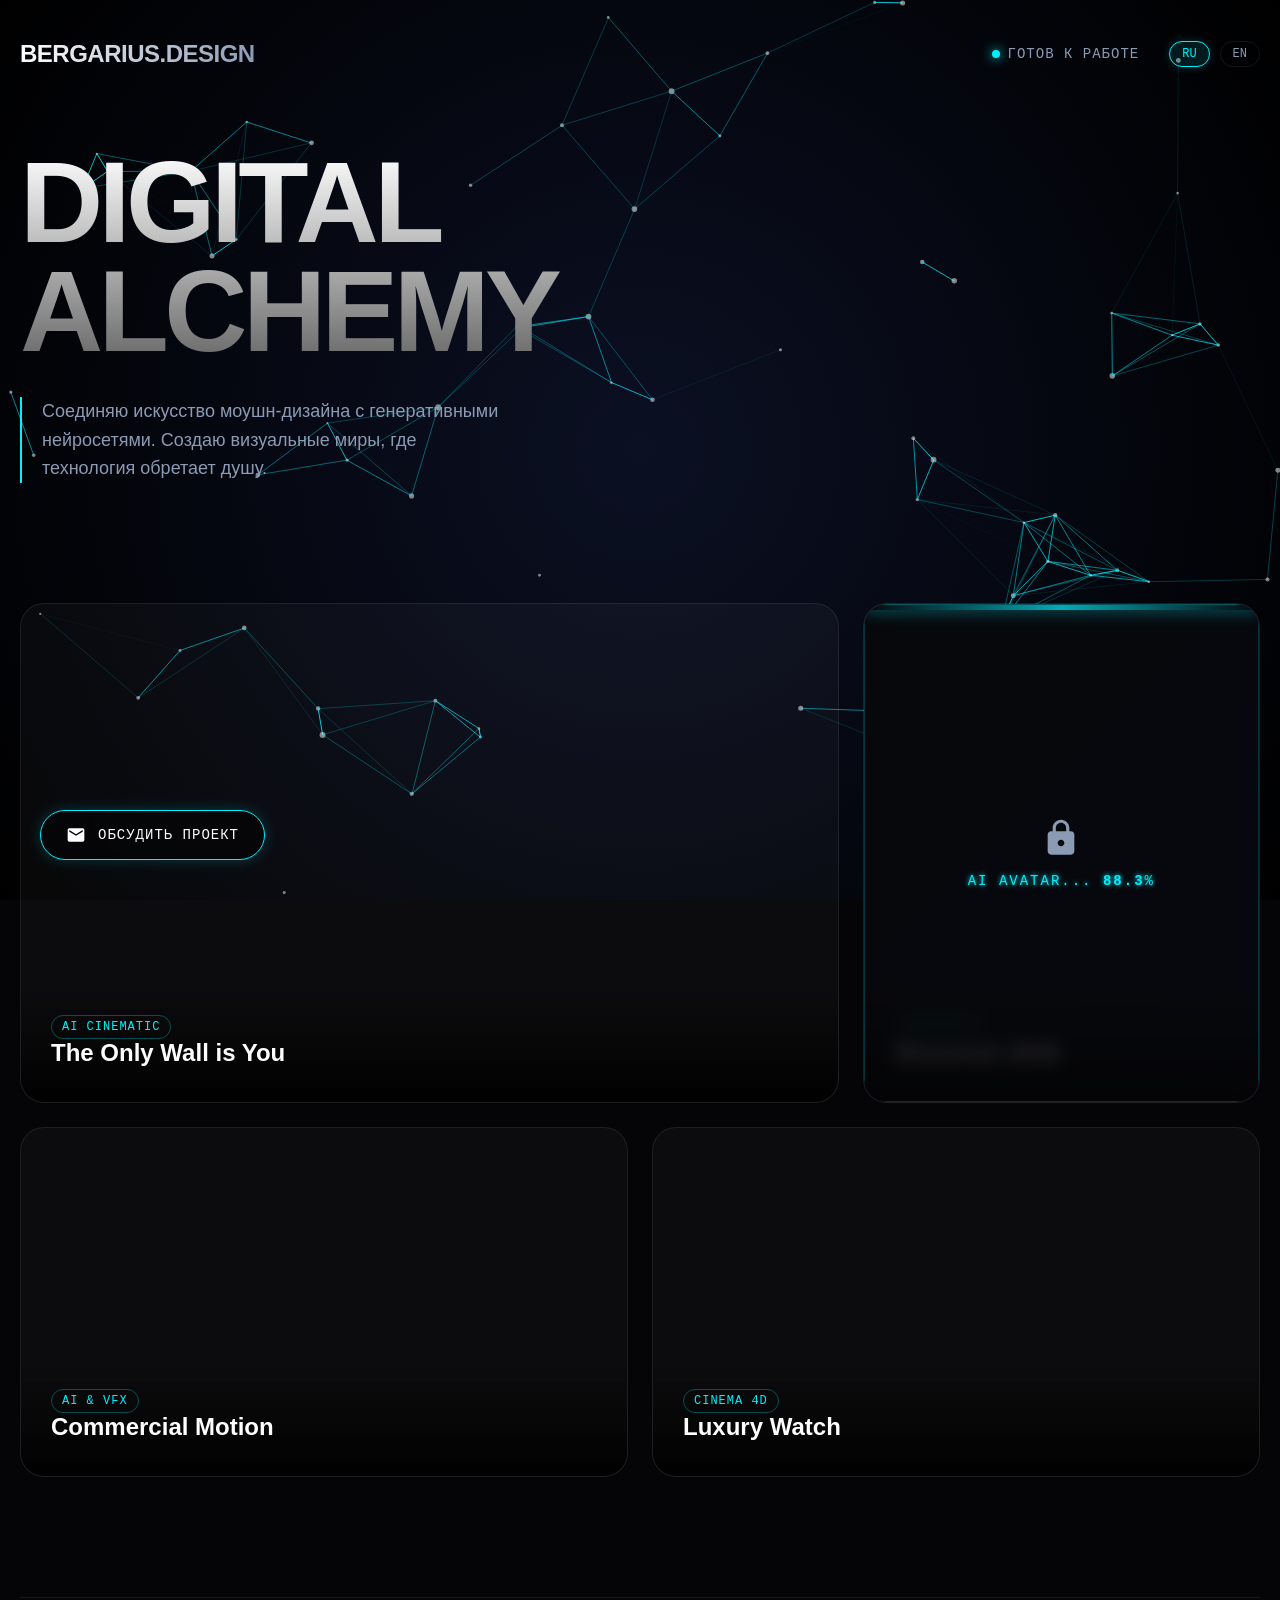
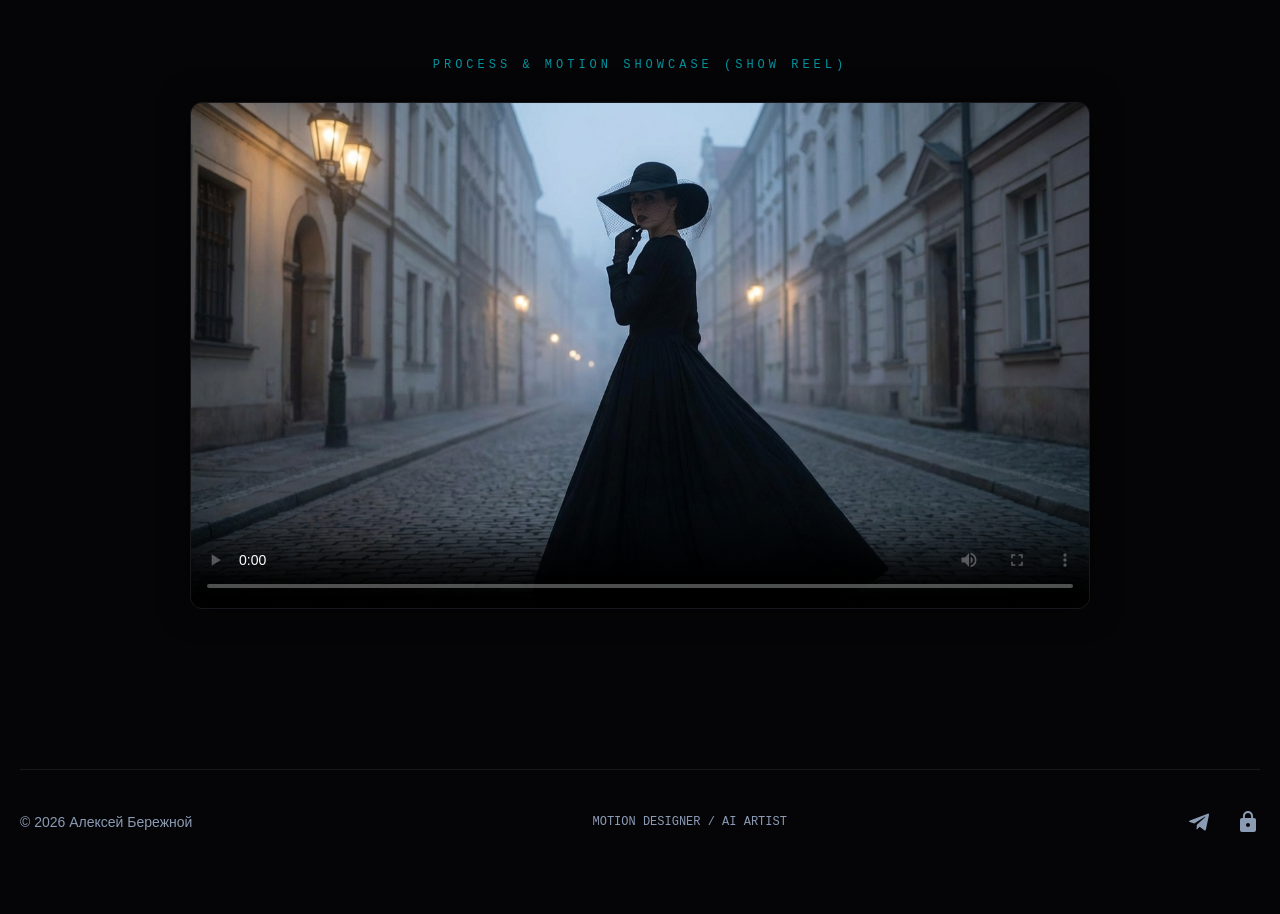
==== commit 5358addd: "150" ====
--- a/index.html
+++ b/index.html
@@ -1513,6 +1513,10 @@
                             <span class="stat-val">${item.val}</span>
                         </div>
                     `;
+                }); // <-- ВОТ ЭТИ СКОБКИ БЫЛИ СЛУЧАЙНО УДАЛЕНЫ
+            });     // <-- И ЭТИ
+        }           // <-- И ЭТА
+		
             // Функция для тихой накрутки просмотров (обход ошибки CORS)
         function updateViewCount(projectId) {
             // Используем v1 и режим no-cors. Сервер получит +1, а браузер не будет ругаться.
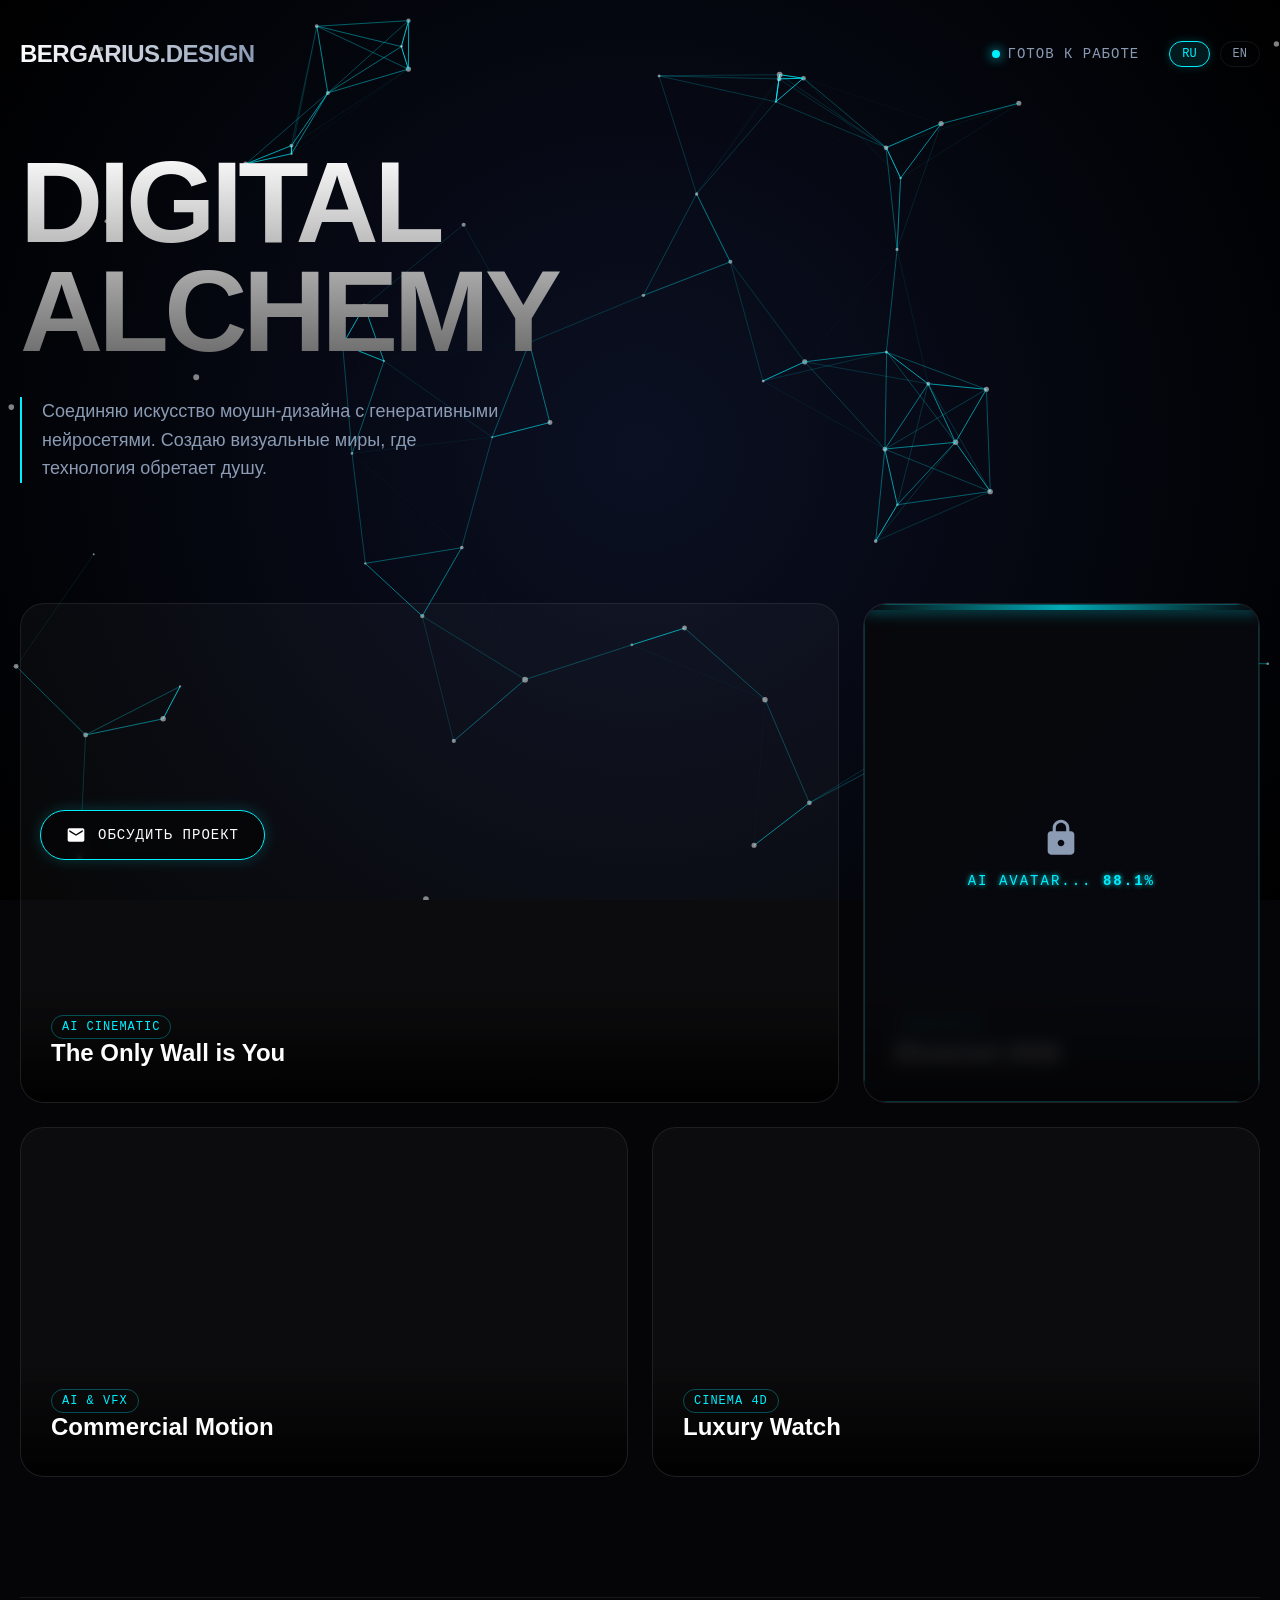
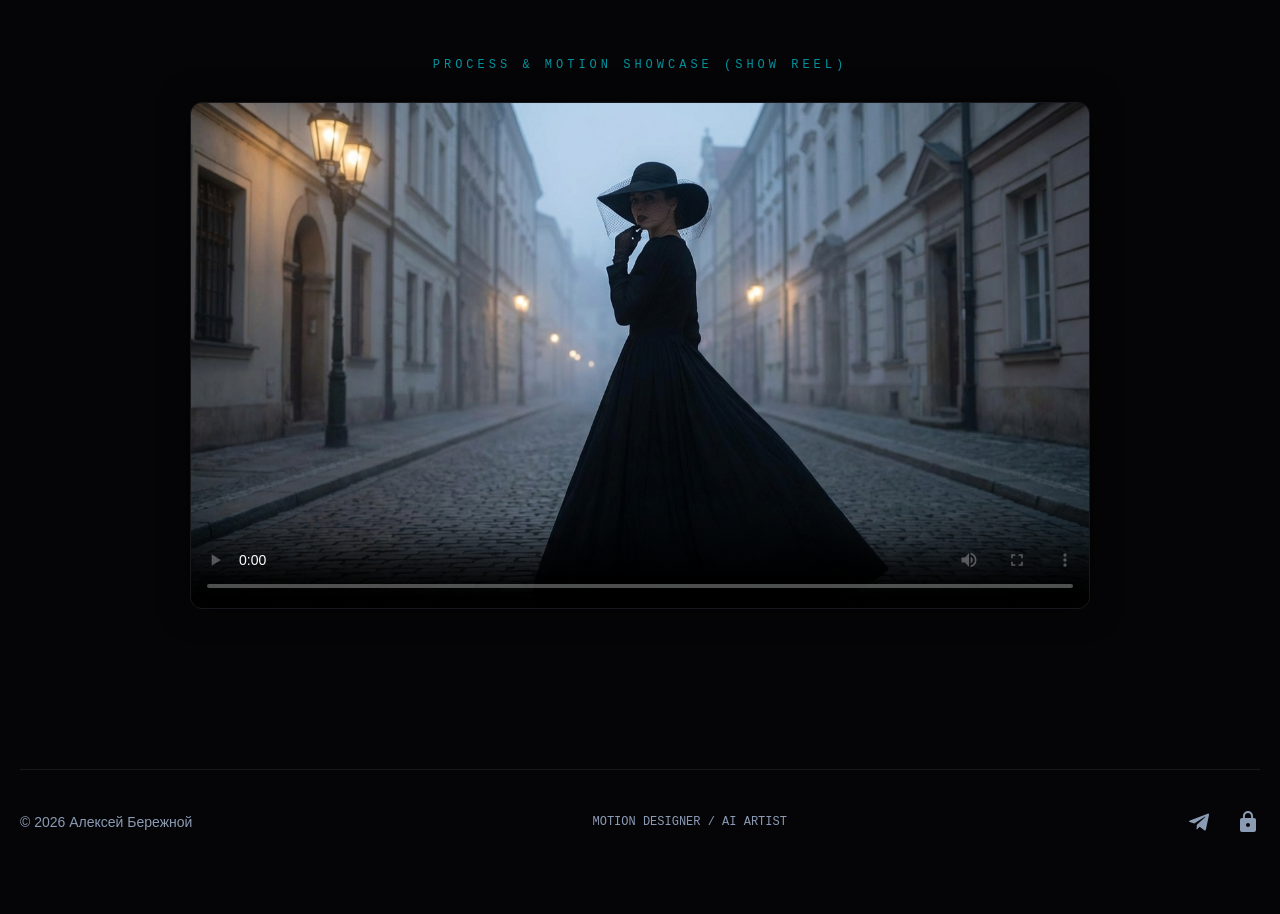
==== commit d4b1eaea: "180" ====
--- a/index.html
+++ b/index.html
@@ -758,995 +758,7 @@
     </div>
 
     <script>
-        const myEmail = "bere3hnoya@gmail.com"; 
-		
-		// --- ПУНКТ 3: СЕКРЕТНОЕ ПОСЛАНИЕ ---
-    console.log(
-        "%c DIGITAL ALCHEMY %c SYSTEM PROTECTED ",
-        "background: #00f0ff; color: #000; font-weight: bold; padding: 5px;",
-        "background: #000; color: #00f0ff; padding: 5px; border: 1px solid #00f0ff;"
-    );
-    console.log("Looking for gold? Keep creating, Aleksej.");
-        
-        // ОБЪЯВЛЯЕМ ГЛОБАЛЬНЫЕ ПЕРЕМЕННЫЕ ДЛЯ РАБОТЫ ВСЕХ ФУНКЦИЙ
-        const lightbox = document.getElementById('lightbox');
-        const returnBtn = document.getElementById('return-btn');
-        const pVideo = document.getElementById('p-video');
-        let currentLang = 'ru'; 
-        let currentProjectId = null; 
-        let activeStepId = null;
-
-        document.getElementById('display-email').innerText = myEmail;
-
-        function sendToMail() {
-            const msg = document.getElementById('contact-msg').value;
-            const btn = document.getElementById('send-btn');
-            if(!msg.trim()) { alert(currentLang === 'ru' ? 'Пожалуйста, напишите сообщение!' : 'Please enter a message!'); return; }
-            const originalText = btn.innerText;
-            btn.innerText = currentLang === 'ru' ? 'ОТПРАВКА...' : 'SENDING...';
-            btn.disabled = true; btn.style.opacity = "0.7";
-            fetch(`https://formsubmit.co/ajax/${myEmail}`, {
-                method: "POST",
-                headers: { 'Content-Type': 'application/json', 'Accept': 'application/json' },
-                body: JSON.stringify({ message: msg, _subject: "Новый заказ (Portfolio Website)" })
-            })
-            .then(response => { if (response.ok) return response.json(); else throw new Error("Network error"); })
-            .then(data => {
-                btn.innerText = currentLang === 'ru' ? 'ОТПРАВЛЕНО!' : 'SENT!';
-                btn.style.background = '#00ff88'; btn.style.color = '#000';
-                document.getElementById('contact-msg').value = '';
-                setTimeout(() => { toggleContact(); btn.disabled = false; btn.innerText = originalText; btn.style.background = ''; btn.style.color = ''; btn.style.opacity = "1"; }, 3000);
-            })
-            .catch(error => {
-                window.location.href = `mailto:${myEmail}?subject=Motion Design Project&body=${encodeURIComponent(msg)}`;
-                btn.disabled = false; btn.innerText = originalText; btn.style.opacity = "1";
-            });
-        }
-
-function toggleContact() {
-    const modal = document.getElementById('contact-modal');
-    if (modal.style.display === 'flex') {
-        modal.classList.remove('active');
-        // Задержка перед скрытием, чтобы успела проиграться анимация (0.3s)
-        setTimeout(() => { modal.style.display = 'none'; }, 300);
-    } else {
-        modal.style.display = 'flex';
-        // Маленькая задержка перед добавлением класса для запуска CSS-анимации
-        setTimeout(() => { modal.classList.add('active'); }, 10);
-    }
-	
-}
-function copyEmail() {
-    navigator.clipboard.writeText(myEmail).then(() => {
-        const btn = document.querySelector('.copy-btn');
-        const originalText = btn.innerText;
-        
-        btn.innerText = currentLang === 'ru' ? 'СКОПИРОВАНО!' : 'COPIED!';
-        btn.style.color = 'var(--accent-glow)';
-        
-        setTimeout(() => {
-            btn.innerText = originalText;
-            btn.style.color = '';
-        }, 2000);
-    });
-}
-        const translations = {
-            ru: {
-                "status": "Готов к работе", "hero-desc": "Соединяю искусство моушн-дизайна с генеративными нейросетями. Создаю визуальные миры, где технология обретает душу.",
-                "back-btn": "← ВЕРНУТЬСЯ НАЗАД", "return-btn": "↓ ВЕРНУТЬСЯ К ПРОЦЕССУ", "lightbox-play-tpl": "СМОТРЕТЬ МОМЕНТ", 
-                "copyright": "© 2026 Алексей Бережной", "contact-btn": "ОБСУДИТЬ ПРОЕКТ", "contact-title": "СВЯЗАТЬСЯ СО МНОЙ", "copy-btn": "КОПИРОВАТЬ",
-                "contact-placeholder": "Опишите вашу задачу...", "send-btn": "ОТПРАВИТЬ ПИСЬМО"
-            },
-            en: {
-                "status": "Open to create", "hero-desc": "Combining motion design art with generative neural networks. Creating visual worlds where technology gains a soul.",
-                "back-btn": "← GO BACK", "return-btn": "↓ BACK TO PROCESS", "lightbox-play-tpl": "WATCH MOMENT",
-                "copyright": "© 2026 Aleksej Berezhnoj", "contact-btn": "DISCUSS PROJECT", "contact-title": "CONTACT ME", "copy-btn": "COPY",
-                "contact-placeholder": "Describe your task...", "send-btn": "SEND EMAIL"
-            }
-        };
-
-        const projectsData = {
-		'showreel': { title: { ru: 'Главный Шоурилл', en: 'Main Showreel' }, tag: 'VIDEO', steps: [] },
-		'magic': {
-                title: { ru: 'Единственная Стена это Ты', en: 'The Only Wall is You' },
-                tag: 'AI Cinematic', 
-                videoSrc: 'qw.mp4',
-                steps: [
-                    { 
-                        num: '01', 
-                        title: {ru: 'Концепт', en: 'Concept'},
-ytLink: 'https://youtu.be/x2KRUP8mdRM?si=XglO13UBxYb5Fba7',						
-                        sub: {ru: 'Moodboard & Prompt Engineering.', en: 'Moodboard & Prompt Engineering.'}, 
-                        desc: {ru: `<b>MOODBOARD & STORYTELLING</b><br>
-                            Разработка мудборта и референсов. Вначале пути была идея автомобиль в стилистике фильма трон - бекграунты фильма Интерстеллер и идея сценария о преодолении внутренних барьеров, где автомобиль — метафора движение человека преодолевающего трудности которые построил он сам в своей голове.<br><br>
-
-<b>ANCHOR PROMPT ENGINEERING</b><br> 
-Для визуальной целостности был разработан якорный промт, который позволил сохранить единую стилистику автомобиля и окружения на протяжении всего видеоряда.
-Этот промт служил «визуальным cтолпом» проекта при работе с ИИ, гарантируя, что каждая генерация будет соответствовать заданным эстетическим параметрам:
-Он жестко фиксировал материалы, освещение и детализацию, чтобы при смене ракурсов автомобиль оставался узнаваемым.`, en: `<b>MOODBOARD & STORYTELLING</b><br>
-The journey began with the concept of a vehicle in the style of Tron, set against the vast backgrounds of Interstellar. The narrative explores the idea of overcoming internal barriers, where the car serves as a metaphor for a person moving through difficulties they have constructed within their own mind. To ensure visual integrity, an anchor prompt was developed, allowing for a consistent style for both the vehicle and the environment throughout the entire video sequence.<br><br>
-
-<b>ANCHOR PROMPT ENGINEERING</b><br>
-This prompt served as the project’s “visual DNA” when working with AI, ensuring that every generation adhered to the defined aesthetic parameters:
-
-Fixed Visual Identity: The prompt strictly defined materials, lighting, and detailing.
-
-Recognizability: This allowed the vehicle to remain recognizable across various camera angles and scene changes.
-
-Aesthetic Continuity: It ensured that the fusion of sleek carbon fiber and neon accents remained consistent from start to finish..`}, 
-                        img: ['miro.png', 'miro2.png'],
-                    },
-                    { num: '02', 
-                        title: {ru: 'Генерация & Динамика', en: 'Generation & Dynamics'}, 
-    sub: {ru: 'Google Veo, Klingai, NanaBanana, Grok, Claude, Gemini', en: 'Google Veo, Klingai, NanaBanana, Grok, Claude, Gemini'}, 
-    desc: {
-        ru: `<b>AI-DRIVEN PRODUCTION</b><br>
-Переход от концепта к живой динамике. Google Veo и Klingai стали основными инструментами для генерации фотореалистичного движения. Grok, Gemini, Claude использовался для итеративной доработки промптов, что позволило добиться физически корректного поведения песка и частиц при пробуксовке колес, движение камеры,макросьемки и фокусного расстояния.<br><br>
-<b>MATERIAL SYNTHESIS</b><br>
-С помощью NanaBanana были синтезированы сложные материалы: многослойное углеволокно (carbon fiber) и адаптивное неоновое свечение. Это обеспечило визуальную глубину, где каждый блик на кузове подчеркивает аэродинамику гиперкара в движении.`, 
-        en: `<b>AI-DRIVEN PRODUCTION</b><br>
-Transitioning from static concepts to cinematic motion. Google Veo and Klingai served as the primary engines for generating photorealistic dynamics. Grok was used to iteratively refine prompts, achieving physically accurate behavior of sand and sparks during the burnout scenes.<br><br>
-<b>MATERIAL SYNTHESIS</b><br>
-Using NanaBanana, I synthesized complex materials, including multi-layered carbon fiber and adaptive neon lighting. This provided visual depth, where every reflection on the body highlights the hypercar's aerodynamics in motion.`
-    }, 
-    img: [
-                            { src: 'step2.jpg', time: 12 },     // Первая картинка включает 12-ю секунду
-                            { src: 'step2.2.png', time: 6 }    // Вторая картинка включает 5-ю секунду (поставьте нужное время)
-                        ],
-    time: 12,  }, 
-	{ 
-                        num: '03', 
-                        title: {ru: 'Аудио-инжиниринг', en: 'Audio Engineering'}, 
-                        sub: {ru: 'ElevenLabs, Pixabay & UVR', en: 'ElevenLabs, Pixabay & UVR'}, 
-                        desc: {
-                            ru: `<b>AI VOICEOVER & SFX LAYERING</b><br>
-                            Голос рассказчика сгенерирован в <b>ElevenLabs</b>.<br>
-                            Сложная звуковая картина (Soundscape) собрана из <b>более чем 60 отдельных аудио-слоев</b>: текстурные шумы, кинематографичные переходы (Whoosh), музыка и звуки двигателя с Pixabay.<br><br>
-                            <b>MIXING</b><br>
-                            Для интеграции и разделения на слои я использовал <b>UVR</b>, чтобы очистить частоты и идеально свести этот массив звуков.`, 
-                            en: `<b>AI VOICEOVER & SFX LAYERING</b><br>
-                            Narrator voice generated via <b>ElevenLabs</b>.<br>
-                            The complex soundscape was constructed from <b>over 60 individual audio stems</b> sourced from Pixabay: ambient textures, cinematic whooshes, music bed, and engine SFX.<br><br>
-                            <b>MIXING</b><br>
-                            Used <b>UVR</b> to separate stems and clean frequencies, perfectly mixing this massive array of sounds with aggressive glitch transitions.`
-                        }, 
-                        img: 'step3.png', 
-                         },
-{ 
-                        num: '04', 
-                        title: {ru: 'VFX & UPSCALING', en: 'VFX & UPSCALING'}, 
-                        sub: {ru: 'After Effects, Video2X', en: 'After Effects, Video2X'}, 
-                        desc: {
-                            ru: `<b>UPSCALING</b><br>
-                            Использование <b>Video2X</b> для апскейла до 4K.<br><br>
-                            <b>VFX INTEGRATION</b><br>
-                            Процедурные эффекты в After Effects, плагины Video Copilot, saber и т.д. многочисленные маски и корректирующие слои. 
-                            <b>COLOR CORRECTION</b><br>
-                            Финальная цветокоррекция (Color Grading) для выравнивания тональности всех сцен и создания единой «холодной» кинематографичной атмосферы.`, 
-                            en: `<b>UPSCALING</b><br>
-                            Used <b>Video2X</b> for 4K upscaling.<br><br>
-                            <b>VFX INTEGRATION</b><br>
-                            Procedural effects in After Effects:
-                            • <b>Optical Flares</b> for realistic headlights.<br>
-                            • <b>Deep Glow</b> for soft cinematic bloom.<br>
-                            • <b>Pixel Sorter</b> for the glitch transition.<br><br>
-                            <b>COLOR CORRECTION</b><br>
-                            Final color grading to match the tonality of all scenes and establish a unified "cold" cinematic atmosphere.`
-                        }, 
-                        sliders: [
-                            { before: 'step44.png', after: 'step45.png', time: 28 }, // Прыгнет на 28 сек
-                            { before: 'step5.png', after: 'step5.1.png', time: 45 }, // Прыгнет на 45 сек
-                            { before: 'step6.png', after: 'step6.1.png', time: 40 }  // Прыгнет на 40 сек
-                           
-                        ],
-                        time: 35 
-                    }                       
-                ],
-            },
-            'app': { title: { ru: 'Интерфейс Приложения', en: 'App Interface' }, tag: 'UI / UX Motion', videoSrc: 'watch.mp4', steps: [] },
-            'woman': { 
-                title: { ru: 'Реклама: Электронные Приглашения', en: 'Ad: Digital Invitations' }, 
-                tag: 'AI + VFX Hybrid', 
-                // ВАЖНО: Переименуйте файл в папке в promo.mp4 или исправьте тут на 'промо.mp4'
-                videoSrc: 'promo.mp4', 
-                steps: [
-                    { 
-                        num: '01', 
-                        title: {ru: 'Генерация Персонажей и Сцены', en: 'Character & Scene Generation'}, 
-                        sub: {ru: 'Nano Banana, Veo, Kling', en: 'Nano Banana, Veo, Kling'}, 
-                        desc: {
-                            ru: `<b>TEXT-TO-IMAGE</b><br>
-                            Задача: создать теплую, уютную атмосферу "мамы и ребенка" в кафе. С помощью <b>Nano Banana</b> были сгенерированы стилистически выверенные изображения персонажей.<br><br>
-                            <b>IMAGE-TO-VIDEO</b><br>
-                            Статичные изображения были "оживлены" с помощью нейросетей <b>Veo</b> и <b>Kling</b>. Написаны сложные промты для сохранения консистентности лиц при движении. Были созданы базовые шоты: рисование, эмоции, использование телефона.`,
-                            
-                            en: `<b>TEXT-TO-IMAGE</b><br>
-                            Objective: create a warm, cozy atmosphere of "mom and child" in a cafe. Using <b>Nano Banana</b>, characters were generated with precise stylistic control.<br><br>
-                            <b>IMAGE-TO-VIDEO</b><br>
-                            Static images were brought to life using <b>Veo</b> and <b>Kling</b> AI models. Complex prompts were written to maintain facial consistency during motion. 4 base shots were created: drawing, emotions, phone usage.`
-                        },
-                        // Замените имена файлов на реальные картинки из папки images
-                        media: [ { type: 'image', src: 'woman1.jpg', time: 1 },
-						         { type: 'image', src: 'woman3.png', time: 3 },
-							    { type: 'image', src: 'woman2.png', time: 13 }, ]
-                    },
-					{ 
-                        num: '02', // Не забудьте поменять номера у следующих шагов (03, 04...)
-                        title: {ru: 'Создание Анимированной Открытки', en: 'Animated Card Creation'}, 
-                        sub: {ru: 'Freepik, Illustrator, After Effects', en: 'Freepik, Illustrator, After Effects'}, 
-                        desc: {
-                            ru: `<b>VECTOR PREP</b><br>
-                            На <b>Freepik</b> было подобрано векторное изображение, сгенерированное ИИ. В <b>Adobe Illustrator</b> произведена адаптация размера под мобильный формат, а каждый слой был разделен и структурирован для корректного экспорта.<br><br>
-                            <b>PUPPET ANIMATION</b><br>
-                            В <b>After Effects</b> собрана финальная сцена и добавлена типографика. Произведена анимация персонажей и объектов с помощью инструмента <b>Puppet Pin</b>, наложены эффекты для оживления статики.`,
-                            
-                            en: `<b>VECTOR PREP</b><br>
-                            An AI-generated vector image was sourced from <b>Freepik</b>. In <b>Adobe Illustrator</b>, the layout was resized for mobile, and layers were separated and structured for export.<br><br>
-                            <b>PUPPET ANIMATION</b><br>
-                            Scene assembly and typography added in <b>After Effects</b>. Characters and objects were animated using the <b>Puppet Pin</b> tool, with effects applied to bring the static illustration to life.`
-                        },
-                        media: [
-						{ type: 'image', src: 'woman7.png'},
-						{ type: 'image', src: 'woman6.png'},
-                            { 
-                                type: 'video', 
-                                src: 'images/Comp_1.mp4', // <--- ЗАМЕНИТЕ НА ВАШ ФАЙЛ С ОТКРЫТКОЙ
-                                autoplay: true, 
-                                fit: 'contain', // Чтобы открытка влезла целиком
-                                ratio: '9/16',  // Вертикальная пропорция
-                                width: '40%'    // Ограничение ширины для красоты
-                            },
-                        ]
-                    },
-                    { 
-                        num: '03', // Проверьте номер шага (если добавили предыдущий про вектор, этот будет 03)
-                        title: {ru: 'VFX: Трекинг Экрана', en: 'VFX: Screen Tracking'}, 
-                        sub: {ru: 'Mocha Pro, After Effects, Photoshop', en: 'Mocha Pro, After Effects, Photoshop'}, 
-                        desc: {
-                            ru: `<b>UI & MOCKUP CREATION</b><br>
-                            Макет интерфейса мобильного приложения был подготовлен в <b>Photoshop</b>, итоговая собрка, анимация и микровзаимодействий подготовлена в <b>After Effects</b> для последующей интеграции.<br><br>
-                            
-                            <b>SCREEN REPLACEMENT</b><br>
-                            В сгенерированном ИИ видео на экране телефона был промтом прописан хромакей. Для интеграции реального продукта (электронного приглашения) использовался <b>Mocha Pro</b>.<br><br>
-
-                            <b>COMPOSITING</b><br>
-                            Выполнен планарный трекинг (Planar Tracking) поверхности телефона. Поверх наложено видео с дизайном открытки. Добавлены реалистичные отражения, зерно и цветокоррекция, чтобы экран выглядел частью исходного видео, а не "наклейкой".`,
-                            
-                            en: `<b>UI & MOCKUP CREATION</b><br>
-                            The mobile app interface mockup was assembled in <b>Photoshop</b>, with scroll animation and micro-interactions prepared in <b>After Effects</b> for integration.<br><br>
-
-                            <b>SCREEN REPLACEMENT</b><br>
-                            The AI-generated video featured a chroma key screen via prompt engineering. <b>Mocha Pro</b> was used to integrate the real product (digital invitation).<br><br>
-
-                            <b>COMPOSITING</b><br>
-                            Performed planar tracking of the phone surface. Overlayed the invitation design video. Added realistic reflections, grain, and color matching to ensure the screen looked like part of the original footage.`
-                        },
-                        media: [
-                            // Если у вас есть слайдер До/После для экрана, оставьте его здесь
-							{ type: 'image', src: 'woman8.png', time: 6 },
-                            { type: 'slider', before: 'woman4.png', after: 'woman5.png', time: 9 },
-							{ 
-                                type: 'video', 
-                                src: 'images/comp_2.mp4', // <--- ЗАМЕНИТЕ НА ВАШ ФАЙЛ С ОТКРЫТКОЙ
-                                autoplay: true, 
-                                fit: 'contain', // Чтобы открытка влезла целиком
-                                ratio: '9/16',  // Вертикальная пропорция
-                                width: '40%'    // Ограничение ширины для красоты
-                            }
-                        ]
-                    },
-                    { 
-                        num: '04', 
-                        title: {ru: 'Монтаж и Саунд-дизайн', en: 'Editing & Sound Design'}, 
-                        sub: {ru: 'After Effects, Premiere', en: 'After Effects, Premiere'}, 
-                        desc: {
-                            ru: `<b>EDITING & TYPOGRAPHY</b><br>
-                            Финальная сборка сцен в единый ролик. Добавлены переходы и текстовые плашки "Детство мимолетно" с анимацией появления.<br><br>
-                            <b>SOUNDSCAPE</b><br>
-                            Подбор и сведение музыкального сопровождения для усиления эмоционального отклика целевой аудитории (родителей).`,
-                            
-                            en: `<b>EDITING & TYPOGRAPHY</b><br>
-                            Final assembly of scenes into a cohesive video. Added transitions and text overlays "Childhood is fleeting" with entrance animation.<br><br>
-                            <b>SOUNDSCAPE</b><br>
-                            Selection and mixing of background music to enhance the emotional response of the target audience (parents).`
-                        },
-                        media: [ { type: 'image', src: 'woman9.png'},
-                        { type: 'image', src: 'woman10.png' },
-						{ type: 'image', src: 'woman11.png'}]
-                    }
-                ]
-            }, 
-            'watch': { title: { ru: 'Luxury Watch', en: 'Luxury Watch' }, tag: 'Cinema 4D', videoSrc: 'watch.mp4',
-                steps: [
-                    { 
-                        num: '01', 
-                        title: {ru: 'Начало пайплайна КОНЦЕПТ', en: 'Start of the pipeline CONCPET'}, 
-                        sub: {ru: 'Miro, Сценарий', en: 'Miro, Scenario'}, 
-                        desc: {
-                            ru: `<b>Бриф, мудборд, референсы</b><br>
-                            На основе брифа в Miro был проработан полный цикл пре-продакшна: от поиска визуальных референсов и создания мудборда, задающего атмосферу, до подбора музыкального сопровождения.<br><br>
-                            <b>Сценарий</b><br>
-                           Детализированный сценарий (9 сцен), включающий шот-лист, точный хронометраж и описание внутрикадровой динамики. Для каждого эпизода подготовлены финальные шоты, демонстрирующие визуальное решение.»`, 
-                            en: `<b>Brief, moodboard, scene storyboard</b><br>
-                            Based on the brief, Miro worked through the full pre-production cycle: from searching for visual references and creating a mood board to set the atmosphere, to selecting the musical accompaniment.<br><br>
-                            <b>Scenario</b><br>
-                            A detailed script (9 scenes), including a shot list, precise timing, and a description of the in-frame dynamics. Final shots demonstrating the visual solution were prepared for each episode.`
-                        }, 
-                        img: ['Watch1.png',],
-						sliders: [
-                            { before: 'Watch2.png', after: 'Watch3.png' } // Замените на свои имена файлов
-                        ],
-                    },
-                    { 
-                        num: '02', 
-                        title: {ru: 'Аниматик', en: 'Animatic'}, 
-                        sub: {ru: 'Cinema 4D, Аниматик', en: 'Cinema 4D, Animatic'}, 
-                        desc: {
-                            ru: `<b>Аниматик</b><br>
-                            По сценарию в Cinema4D был собран аниматик. Это позволило полностью выстроить движение камер и анимацию объектов, утвердить монтажный ритм и переходы еще до этапа текстурирования.<br><br>
-                            <b>Models, Texture, Gobos, PBR Materials, HDRI</b><br>
-                            Модель часов была доработана PBR Материалами, добавлены текстуры кожи, неровностей, стекла. Многочисленная настройка источников света как точеченых так и для общего окружения сцены HDRI картами, использование Gobos для проецирования теней. Для поиска тестур и материалов использовались polyhaven, quixel.`,							
-                            en: `<b>Animatic</b><br>
-                            An animatic was created using the script in Cinema4D. This allowed us to fully align camera movements and object animations, and confirm the editing rhythm and transitions before the texturing stage.<br><br>
-                            <b>Models, Texture, Gobos, PBR Materials, HDRI</b><br>
-                            The watch model was refined with PBR materials, adding leather, bump, and glass textures. Numerous light source adjustments were made, both for point lighting and for the overall scene environment using HDRI maps, and Gobos were used for shadow projection. Polyhaven and Quixel were used for texture and material searches.`
-                        }, 
-                        media: [
-                          // --- ВИДЕО ---
-                           { 
-                             type: 'video', 
-                              src: 'images/watch4.mp4', 
-                              autoplay: true // true = само играет без звука, false = плеер с кнопками
-                             },
-                          // Слайдер
-                          { type: 'slider', before: 'whatch5.png', after: 'whatch6.png'}
-                          ]
-                    },
-                    { 
-                        num: '03', 
-                        title: {ru: 'Физика и работа с камерой', en: 'Camera and Physics'}, 
-                        sub: {ru: 'Dynamics', en: 'Dynamics'}, 
-                        desc: {
-                            ru: `<b>PHYSICS & SIMULATION</b><br>
-                            Тонкая настройка физики твердых тел (Rigid Body Dynamics) для реалистичного взаимодействия деталей механизма, использование Mograph и работа с силами Attractor, Rotation, Gravity, Wind и т.д., позволили добится динамичного взаимодействия между обьектов. Так например был реализован поток из осколков обваливающийся на часы, за пределами обзора камеры помещался объект с Voronoi Fracture, на него воздействовал Rotation разбивая его на сегметы и далее работал Attractor размещенный у часов, предварительно в сцене была убрана гравитация.<br><br>
-                            <b>Cinematic Fly-Throughs</b><br>
-                            Работа с камерой: выстроены плавные, пролеты. Работа с кривыми интерполяции (F-Curves) для исключения резких рывков.<br><br>
-                            <b>DYNAMIC TRACKING</b><br>
-                            Реализовано динамичное движение камеры, следующей за объектами (Target Tracking).`, 
-                            en: `<b>PHYSICS & SIMULATION</b><br>
-                            Fine-tuning Rigid Body Dynamics for realistic interactions between mechanism parts, using Mograph, and working with Attractor, Rotation, Gravity, Wind, and other forces, enabled dynamic interactions between objects. For example, a stream of fragments collapsing onto a watch was realized. An object with a Voronoi Fracture was placed outside the camera's field of view, broken into segments by Rotation, and then an Attractor placed near the watch was applied. Gravity was removed from the scene beforehand. <br><br>
-                            <b>Cinematic Fly-Throughs</b><br>
-                            Camera interaction: smooth fly-throughs were created. Interpolation curves (F-Curves) were used to eliminate sharp jerks. <br><br>
-                            <b>DYNAMIC TRACKING</b><br>
-                            Dynamic camera movement was implemented, following objects (Target Tracking).`
-                        },
-                        media: [
-                            // 1. Картинка
-                            { type: 'image', src: 'whatch7.png', time: 19 },
-							{ type: 'image', src: 'whatch8.png', time: 23 },
-							{ type: 'image', src: 'whatch9.png', time: 35 },
-                        ],
-                    },
-                    { 
-                        num: '04', 
-                        title: {ru: 'Финал пайплайна Rendering, Compositing', en: 'Rendering, Compositing'}, 
-                        sub: {ru: 'After Effects', en: 'After Effects'}, 
-                        desc: {
-                            ru: `<b>REDSHIFT</b><br>
-                            Финальный рендеринг выполнен в <b>Redshift</b>. Использование AOVs (Multipass) дало гибкость в настройке отражений и света на этапе поста.<br><br>
-                            <b>COMPOSITING & SOUND</b><br>
-                            Финальная сборка (Compositing) в <b>After Effects</b>: цветокоррекция (Color Grading), добавление оптических эффектов (Glow, Glare) и саунд-дизайн. Музыкальный трек синхронизирован с ключевыми моментами анимации для усиления эмоционального воздействия.`, 
-                            en: `<b>POST-PRODUCTION</b><br>
-                            Final assembly in <b>After Effects</b>. Color grading, adding soft glow to neon elements, and contrast enhancement.<br><br>
-                            <b>EDITING & SOUND</b><br>
-                            Rhythmic editing synchronized with music and sound design (SFX) to reinforce the feeling of weight and material quality.`
-                        }, 
-                        media: [
-                            // Слайдер
-                          { type: 'slider', before: 'whatch10.jpg', after: 'whatch11.png', time: 3},
-                          { type: 'slider', before: 'whatch12.png', after: 'whatch13.png', time: 20},
-						  { type: 'slider', before: 'whatch14.png', after: 'whatch15.png', time: 45},
-                        ], 
-                    }
-                ]}
-        };
-
-        function setLanguage(lang) {
-            currentLang = lang;
-            document.querySelectorAll('.lang-btn').forEach(btn => btn.classList.remove('active'));
-            const activeBtn = document.querySelector(`.lang-btn[onclick="setLanguage('${lang}')"]`);
-            if(activeBtn) activeBtn.classList.add('active');
-            document.querySelectorAll('[data-i18n]').forEach(el => {
-                const key = el.getAttribute('data-i18n');
-                if (translations[lang][key]) el.innerText = translations[lang][key];
-            });
-            document.querySelectorAll('[data-i18n-placeholder]').forEach(el => {
-                const key = el.getAttribute('data-i18n-placeholder');
-                if (translations[lang][key]) el.placeholder = translations[lang][key];
-            });
-            if (currentProjectId) openProject(currentProjectId, false);
-        }
-
-        const mainView = document.getElementById('main-view');
-        const projectView = document.getElementById('project-view');
-        const processContainer = document.getElementById('process-container');
-
-        function openProject(id, scrollToTop = true) {
-            currentProjectId = id;
-            const data = projectsData[id];
-            
-            document.getElementById('p-title').innerText = data.title[currentLang] || data.title['en'];
-            document.getElementById('p-tag').innerText = data.tag;
-            
-            if(data.videoSrc && pVideo.getAttribute('src') !== data.videoSrc) {
-                pVideo.src = data.videoSrc; pVideo.style.display = 'block';
-            } else if (!data.videoSrc) { pVideo.style.display = 'none'; }
-
-            processContainer.innerHTML = '';
-            
-            if (data.steps) {
-                data.steps.forEach((step, index) => {
-                    const title = step.title[currentLang];
-                    const sub = step.sub[currentLang];
-                    const desc = step.desc[currentLang];
-                    
-                    let contentHTML = '';
-
-                    // === ЕДИНЫЙ СПИСОК MEDIA (С ПОДДЕРЖКОЙ ВИДЕО) ===
-                    if (step.media) {
-                        step.media.forEach((item, i) => {
-                            const itemTime = item.time !== undefined ? item.time : (step.time || 0);
-
-                            if (item.type === 'slider') {
-                                // --- СЛАЙДЕР ---
-                                contentHTML += `
-                                <div id="step-${index}-m${i}" class="process-card compare-card" onclick="openLightbox('${item.after}', ${itemTime}, 'step-${index}-m${i}', '${item.before}')">
-                                    <div class="compare-container">
-                                        <div class="label label-before">RAW</div>
-                                        <img src="images/${item.before}" class="compare-img">
-                                        <div class="img-after-wrapper">
-                                            <div class="label label-after">FINAL</div>
-                                            <img src="images/${item.after}" class="compare-img">
-                                        </div>
-                                    </div>
-                                </div>`;
-                            } else if (item.type === 'video') {
-    const videoAttrs = item.autoplay 
-        ? 'autoplay loop muted playsinline' 
-        : 'controls playsinline';
-    
-    // Если в данных написано fit: 'contain', используем его. Иначе по умолчанию 'cover'
-    const objectFit = item.fit || 'cover'; 
-
-    contentHTML += `
-    <div style="position: relative; width: 100%;" id="step-${index}-m${i}">
-        <div class="process-card" style="cursor: default; pointer-events: auto;">
-            <video src="${item.src}" ${videoAttrs} 
-                style="width: 100%; height: 100%; object-fit: ${objectFit}; border-radius: 12px; display: block; background: #000;">
-            </video>
-        </div>
-    </div>`;
-}
-                            else {
-                                // --- КАРТИНКА ---
-                                contentHTML += `
-                                <div style="position: relative; width: 100%;" id="step-${index}-m${i}">
-                                    <div class="process-card" onclick="openLightbox('${item.src}', ${itemTime}, 'step-${index}-m${i}')">
-                                        <img src="images/${item.src}" class="process-img">
-                                    </div>
-                                </div>`;
-                            }
-                        });
-                    } 
-                    // === СТАРАЯ ЛОГИКА (Если media нет, ищем по старинке) ===
-                    else {
-                        if (Array.isArray(step.img)) {
-                            step.img.forEach((item, i) => {
-                                const isObject = typeof item === 'object';
-                                const src = isObject ? item.src : item;
-                                const itemTime = isObject && item.time !== undefined ? item.time : (step.time || 0);
-                                contentHTML += `<div style="position: relative; width: 100%;" id="step-${index}-f${i}"><div class="process-card" onclick="openLightbox('${src}', ${itemTime}, 'step-${index}-f${i}')"><img src="images/${src}" class="process-img"></div></div>`;
-                            });
-                        } else if (step.img) {
-                            contentHTML += `<div class="process-card" onclick="openLightbox('${step.img}', ${step.time || 0}, 'step-${index}')"><img src="images/${step.img}" class="process-img"></div>`;
-                        }
-                        if (step.sliders) {
-                            step.sliders.forEach((s, i) => {
-                                const itemTime = s.time !== undefined ? s.time : (step.time || 0);
-                                contentHTML += `<div id="step-${index}-s${i}" class="process-card compare-card" onclick="openLightbox('${s.after}', ${itemTime}, 'step-${index}-s${i}', '${s.before}')"><div class="compare-container"><div class="label label-before">RAW</div><img src="images/${s.before}" class="compare-img"><div class="img-after-wrapper"><div class="label label-after">FINAL</div><img src="images/${s.after}" class="compare-img"></div></div></div>`;
-                            });
-                        }
-                    }
-
-                    const visualHTML = `<div class="vertical-stack">${contentHTML}</div>`;
-                    
-                    let ytButtonHTML = '';
-                    if (step.ytLink) {
-                        ytButtonHTML = `
-                            <a href="${step.ytLink}" target="_blank" class="yt-button">
-                                <svg class="yt-icon" viewBox="0 0 24 24"><path d="M19.615 3.184c-3.604-.246-11.631-.245-15.23 0-3.897.266-4.356 2.62-4.385 8.816.029 6.185.484 8.549 4.385 8.816 3.6.245 11.626.246 15.23 0 3.897-.266 4.356-2.62 4.385-8.816-.029-6.185-.484-8.549-4.385-8.816zm-10.615 12.816v-8l8 3.993-8 4.007z"/></svg>
-                                ${currentLang === 'ru' ? 'Видео в 4К' : 'WATCH ON 4K'}
-                            </a>`;
-                    }
-
-                    const html = `
-                        <div class="timeline-step" id="step-${index}">
-                            <div class="timeline-dot"></div>
-                            <div class="step-text">
-                                <div class="step-number">${step.num}</div>
-                                ${ytButtonHTML}
-                                <h3>${title}</h3>
-                                <h4>${sub}</h4>
-                                <p>${desc}</p>
-                            </div>
-                            <div class="step-visual">${visualHTML}</div>
-                        </div>
-                    `;
-                    processContainer.insertAdjacentHTML('beforeend', html);
-                });
-                initCards(); initComparisons();
-            }
-
-            mainView.style.display = 'none';
-            projectView.style.display = 'block';
-            
-            if(data.videoSrc && pVideo.paused) {
-                pVideo.muted = false; pVideo.volume = 0.4;
-                const playPromise = pVideo.play();
-                if (playPromise !== undefined) playPromise.catch(e => console.log("Auto-blocked"));
-            }
-            if(scrollToTop) window.scrollTo(0,0);
-            setTimeout(() => { projectView.style.opacity = '1'; projectView.style.animation = 'fadeIn 0.5s ease forwards'; }, 10);
-
-            // ЗАПУСКАЕМ СЧЕТЧИК (+1 просмотр) СКРЫТО
-            updateViewCount(id);
-        }
-
-        function showMain() {
-            currentProjectId = null;
-            pVideo.pause(); pVideo.currentTime = 0;
-            projectView.style.opacity = '0';
-            setTimeout(() => { projectView.style.display = 'none'; mainView.style.display = 'block'; }, 300);
-        }
-
-        function initCards() {
-            const cards = document.querySelectorAll('.process-card');
-            cards.forEach(card => {
-                card.addEventListener('mousemove', (e) => {
-                    const rect = card.getBoundingClientRect();
-                    const x = e.clientX - rect.left; 
-                    const y = e.clientY - rect.top;
-                    const centerX = rect.width / 2;
-                    const centerY = rect.height / 2;
-                    const rotateX = ((y - centerY) / centerY) * -10; 
-                    const rotateY = ((x - centerX) / centerX) * 10;  
-                    card.style.transform = `scale(1.05) rotateX(${rotateX}deg) rotateY(${rotateY}deg)`;
-                });
-                card.addEventListener('mouseleave', () => { card.style.transform = 'scale(1) rotateX(0) rotateY(0)'; });
-            });
-        }
-
-        function initComparisons() {
-    const wrappers = document.querySelectorAll('.compare-card');
-    wrappers.forEach(card => {
-        const container = card.querySelector('.compare-container');
-        const afterWrapper = card.querySelector('.img-after-wrapper');
-        const afterImg = afterWrapper.querySelector('.compare-img');
-        
-        // Фикс ширины
-        const updateWidth = () => { afterImg.style.width = container.offsetWidth + 'px'; };
-        setTimeout(updateWidth, 100);
-
-        const move = (e) => {
-            if (e.type === 'touchmove') e.preventDefault(); // ОСТАНАВЛИВАЕМ СКРОЛЛ БРАУЗЕРА
-            const rect = container.getBoundingClientRect();
-            let x = (e.touches ? e.touches[0].clientX : e.clientX) - rect.left;
-            if (x < 0) x = 0; if (x > rect.width) x = rect.width;
-            afterWrapper.style.width = x + 'px';
-        };
-
-        card.addEventListener('mousemove', move);
-        card.addEventListener('touchmove', move, {passive: false}); // passive: false позволяет preventDefault
-    });
-}
-
-function initLightboxSlider() {
-    const container = document.getElementById('lightbox-compare-box');
-    const afterWrapper = document.getElementById('lb-after-wrapper');
-    const afterImg = document.getElementById('lb-img-after');
-
-    const move = (e) => {
-        if (e.cancelable) e.preventDefault(); // ГЛАВНЫЙ ФИКС ОТ ПЛАВАНИЯ
-        const rect = container.getBoundingClientRect();
-        let x = (e.touches ? e.touches[0].clientX : e.clientX) - rect.left;
-        if (x < 0) x = 0; if (x > rect.width) x = rect.width;
-        afterWrapper.style.width = x + 'px';
-    };
-
-    container.addEventListener('mousemove', move);
-    container.addEventListener('touchmove', move, {passive: false});
-}
-
-window.addEventListener('resize', () => {
-    // Принудительно обновляем ширину внутреннего фото в слайдере лайтбокса
-    const compareBox = document.getElementById('lightbox-compare-box');
-    const imgAfter = document.getElementById('lb-img-after');
-    if (compareBox && imgAfter) {
-        imgAfter.style.width = compareBox.offsetWidth + 'px';
-    }
-});
-
-          function openLightbox(src, time = 0, stepId = '', beforeSrc = '') {
-            activeStepId = stepId;
-            document.body.classList.add('modal-open');
-            
-            const compareBox = document.getElementById('lightbox-compare-box');
-            const imgNormal = document.getElementById('lightbox-img');
-            const lbImgBefore = document.getElementById('lb-img-before');
-            const lbImgAfter = document.getElementById('lb-img-after');
-            const afterWrapper = document.getElementById('lb-after-wrapper');
-
-            if (beforeSrc) {
-                imgNormal.style.display = 'none';
-                compareBox.style.display = 'block';
-                
-                lbImgBefore.src = 'images/' + beforeSrc;
-                lbImgAfter.src = 'images/' + src;
-
-                // ФИКС: Устанавливаем точную ширину в пикселях
-                const syncSizes = () => {
-                    const boxWidth = compareBox.offsetWidth;
-                    if (boxWidth > 0) {
-                        lbImgBefore.style.width = boxWidth + 'px';
-                        lbImgAfter.style.width = boxWidth + 'px';
-                        afterWrapper.style.width = '50%';
-                    }
-                };
-                
-                // Запускаем через паузу, чтобы браузер успел отрисовать модалку
-                setTimeout(syncSizes, 150);
-
-            } else {
-                compareBox.style.display = 'none';
-                imgNormal.style.display = 'block'; 
-                imgNormal.src = 'images/' + src;
-            }
-            
-            const playBtn = document.getElementById('lightbox-play-btn');
-            if(time > 0) { 
-                playBtn.style.display = 'flex'; 
-                playBtn.onclick = () => jumpToVideo(time); 
-            } else { 
-                playBtn.style.display = 'none'; 
-            }
-            
-            lightbox.style.display = 'flex'; 
-            setTimeout(() => lightbox.classList.add('active'), 10);
-        }
-
-function closeLightbox() {
-    // Разблокируем скролл
-    document.body.classList.remove('modal-open');
-    lightbox.classList.remove('active');
-    setTimeout(() => { lightbox.style.display = 'none'; }, 300);
-}
-        function jumpToVideo(time) {
-            closeLightbox();
-            document.querySelector('.video-wrapper').scrollIntoView({behavior: 'smooth', block: 'center'});
-            pVideo.currentTime = time; pVideo.play(); pVideo.muted = false;
-            returnBtn.classList.add('active');
-        }
-        function returnToStep() {
-            pVideo.pause(); returnBtn.classList.remove('active');
-            if(activeStepId) { document.getElementById(activeStepId)?.scrollIntoView({behavior: 'smooth', block: 'center'}); }
-        }
-
-        // --- ЛОГИКА АДМИНКИ И СЧЕТЧИКА ---
-        const namespace = 'aleksey-portfolio';
-        const API_KEY = 'ut_q4PvvnKoqZH0RgjnlAGOZGNc0MqLfeGr78sk8WZs'; 
-
-        const adminModal = document.getElementById('admin-modal');
-        const adminLoginView = document.getElementById('admin-login-view');
-        const adminStatsView = document.getElementById('admin-stats-view');
-        const statsList = document.getElementById('stats-list-container');
-        const adminPassInput = document.getElementById('admin-pass');
-        
-        // ПРАВИЛЬНЫЙ ХЭШ ДЛЯ ПАРОЛЯ "108"
-        const SECRET_HASH = "9537f32ec7599e1ae953af6c9f929fe747ff9dadf79a9beff1f304c550173011";
-
-        function toggleAdmin() {
-            if(adminModal.style.display === 'flex') {
-                adminModal.classList.remove('active'); setTimeout(() => { adminModal.style.display = 'none'; }, 300);
-            } else {
-                adminModal.style.display = 'flex'; setTimeout(() => { adminModal.classList.add('active'); }, 10);
-                adminLoginView.style.display = 'block';
-                adminStatsView.style.display = 'none';
-                adminPassInput.value = '';
-            }
-        }
-
-        async function checkAdminPassword() {
-            const input = adminPassInput.value.trim();
-            const msgBuffer = new TextEncoder().encode(input);
-            const hashBuffer = await crypto.subtle.digest('SHA-256', msgBuffer);
-            const hashArray = Array.from(new Uint8Array(hashBuffer));
-            const hashHex = hashArray.map(b => b.toString(16).padStart(2, '0')).join('');
-
-            if (hashHex === SECRET_HASH) {
-                adminLoginView.style.display = 'none';
-                adminStatsView.style.display = 'block';
-                loadAdminStats();
-            } else {
-                alert('ACCESS DENIED');
-                adminPassInput.value = '';
-            }
-        }
-
-        // ПОЛУЧЕНИЕ СТАТИСТИКИ (Метод GET)
-        function loadAdminStats() {
-            statsList.innerHTML = '<div style="text-align:center; color:#888;">Fetching data...</div>';
-            const promises = [];
-
-            for (let key in projectsData) {
-                const projectTitle = projectsData[key].title['en']; 
-                // Запрос без /up, так как мы только читаем
-                const p = fetch(`https://api.counterapi.dev/v2/${namespace}/${key}`, {
-                    method: 'GET', // Строго GET
-                    headers: {
-                        'Authorization': `Bearer ${API_KEY}`
-                    }
-                })
-                    .then(res => res.json())
-                    .then(data => {
-                        return { title: projectTitle, val: data.count || 0 };
-                    })
-                    .catch(() => { return { title: projectTitle, val: 0 }; });
-                promises.push(p);
-            }
-
-            Promise.all(promises).then(results => {
-                statsList.innerHTML = '';
-                results.forEach(item => {
-                    statsList.innerHTML += `
-                        <div class="stat-row">
-                            <span class="stat-name">${item.title}</span>
-                            <span class="stat-val">${item.val}</span>
-                        </div>
-                    `;
-                }); // <-- ВОТ ЭТИ СКОБКИ БЫЛИ СЛУЧАЙНО УДАЛЕНЫ
-            });     // <-- И ЭТИ
-        }           // <-- И ЭТА
-		
-            // Функция для тихой накрутки просмотров (обход ошибки CORS)
-        function updateViewCount(projectId) {
-            // Используем v1 и режим no-cors. Сервер получит +1, а браузер не будет ругаться.
-            fetch(`https://api.counterapi.dev/v1/${namespace}/${projectId}/up`, {
-                method: 'GET',
-                mode: 'no-cors' 
-            }).catch(() => {});
-        }
-
-        const canvas = document.getElementById('neural-canvas');
-        const ctx = canvas.getContext('2d');
-        let width, height; let particles = [];
-        let properties = {};
-        
-        // 1. Умные настройки (светлее и меньше на мобильном)
-        function updateProperties() {
-            const isMobile = window.innerWidth < 768;
-            properties = {
-                particleColor: isMobile ? 'rgba(255, 255, 255, 0.15)' : 'rgba(255, 255, 255, 0.5)',
-                lineColor: 'rgba(0, 240, 255,',
-                particleCount: isMobile ? 30 : 70, // 30 на телефоне, 70 на ПК
-                connectionDistance: isMobile ? 100 : 150,
-                lineOpacityFactor: isMobile ? 0.3 : 1
-            };
-        }
-
-        function resize() { 
-            width = canvas.width = window.innerWidth; 
-            height = canvas.height = window.innerHeight; 
-            updateProperties(); // Обновляем при перевороте экрана
-            init(); 
-        }
-        
-        window.addEventListener('resize', () => {
-    const compareBox = document.getElementById('lightbox-compare-box');
-    if (compareBox && compareBox.style.display === 'block') {
-        const imgBefore = document.getElementById('lb-img-before');
-        const imgAfter = document.getElementById('lb-img-after');
-        
-        const newWidth = compareBox.offsetWidth;
-        imgBefore.style.width = newWidth + 'px';
-        imgAfter.style.width = newWidth + 'px';
-    }
-});; 
-
-        class Particle {
-            constructor() { 
-                this.x = Math.random() * width; 
-                this.y = Math.random() * height; 
-                this.vx = (Math.random() - 0.5) * 0.5; 
-                this.vy = (Math.random() - 0.5) * 0.5; 
-                const isMobile = window.innerWidth < 768;
-                this.size = Math.random() * (isMobile ? 1.5 : 2) + 1; 
-            }
-            update() { 
-                this.x += this.vx; this.y += this.vy; 
-                if (this.x < 0 || this.x > width) this.vx *= -1; 
-                if (this.y < 0 || this.y > height) this.vy *= -1; 
-            }
-            draw() { 
-                ctx.beginPath(); 
-                ctx.arc(this.x, this.y, this.size, 0, Math.PI * 2); 
-                ctx.fillStyle = properties.particleColor; 
-                ctx.fill(); 
-            }
-        }
-        
-        function init() { 
-            updateProperties();
-            particles = []; 
-            for (let i = 0; i < properties.particleCount; i++) { 
-                particles.push(new Particle()); 
-            } 
-        }
-        
-        function animate() {
-            ctx.clearRect(0, 0, width, height);
-            for (let i = 0; i < particles.length; i++) {
-                particles[i].update(); particles[i].draw();
-                for (let j = i; j < particles.length; j++) {
-                    let dx = particles[i].x - particles[j].x; 
-                    let dy = particles[i].y - particles[j].y; 
-                    let distance = Math.sqrt(dx*dx + dy*dy);
-                    if (distance < properties.connectionDistance) {
-                        // Учитываем фактор прозрачности для мобильных
-                        let opacity = (1 - (distance / properties.connectionDistance)) * properties.lineOpacityFactor;
-                        ctx.strokeStyle = properties.lineColor + opacity + ')'; 
-                        ctx.lineWidth = 1;
-                        ctx.beginPath(); 
-                        ctx.moveTo(particles[i].x, particles[i].y); 
-                        ctx.lineTo(particles[j].x, particles[j].y); 
-                        ctx.stroke();
-                    }
-                }
-            }
-            requestAnimationFrame(animate);
-        }
-        resize(); // Запускаем при старте
-        // 1. Слушаем скролл сайта
-        window.addEventListener('scroll', function() {
-            const btn = document.getElementById('scrollTopBtn');
-			const winScroll = document.body.scrollTop || document.documentElement.scrollTop;
-    const height = document.documentElement.scrollHeight - document.documentElement.clientHeight;
-    const scrolled = (winScroll / height) * 100;
-    document.querySelector(".scroll-progress").style.width = scrolled + "%";
-            // Если прокрутили больше 300px, добавляем класс show
-            if (window.scrollY > 300) {
-                btn.classList.add('show');
-            } else {
-                btn.classList.remove('show');
-            }
-        });
-
-        // 2. Функция, которая крутит вверх при клике
-        function scrollToTop() {
-            window.scrollTo({
-                top: 0,
-                behavior: 'smooth' // Плавная прокрутка
-            });
-        }
-		// --- ЛОГИКА ПРЕЛОАДЕРА (ИСПРАВЛЕННАЯ) ---
-        function hidePreloader() {
-            const preloader = document.getElementById('preloader');
-            if (preloader) {
-                preloader.classList.add('hide');
-                // Удаляем из кода совсем, чтобы можно было кликать по сайту
-                setTimeout(() => { preloader.style.display = 'none'; }, 1000);
-            }
-        }
-
-        // Вариант 1: Если сайт загрузился быстро
-        window.addEventListener('load', () => {
-            setTimeout(hidePreloader, 1000); 
-        });
-
-        // Вариант 2: СТРАХОВКА. Если сайт завис (видео не грузится), 
-        // убираем экран принудительно через 3 секунды
-        setTimeout(hidePreloader, 3000);
-
-        // 2. Эффект увеличения при наведении на активные элементы
-        // Ищем все ссылки, кнопки и карточки
-        const interactiveElements = document.querySelectorAll('a, button, .card, .contact-float, .social-icon');
-        
-        interactiveElements.forEach(el => {
-            el.addEventListener('mouseenter', () => document.body.classList.add('hovering'));
-            el.addEventListener('mouseleave', () => document.body.classList.remove('hovering'));
-        });
-        init(); animate(); initCards(); initLightboxSlider(); initComparisons(); setLanguage('ru');
-		// --- СКРИПТ ЖИВОГО НЕЙРО-ПРОЦЕССА ---
-function animateNeuralLock() {
-    const percentEl = document.getElementById('neural-percent');
-    if (!percentEl) return;
-
-    let basePercent = 88.2; // Стартовый процент
-
-    setInterval(() => {
-        // Создаем небольшое случайное колебание (имитация реального вычисления)
-        let fluctuation = (Math.random() * 0.4 - 0.2); // от -0.2 до +0.2
-        let currentDisplay = (basePercent + fluctuation).toFixed(1);
-        
-        // Иногда (в 5% случаев) имитируем "скачок" или глитч
-        if (Math.random() > 0.95) {
-            percentEl.style.textShadow = "0 0 15px var(--accent-glow)";
-            setTimeout(() => percentEl.style.textShadow = "", 100);
-        }
-
-        percentEl.innerText = currentDisplay;
-    }, 150); // Частота обновления в мс
-}
-
-// Запускаем при загрузке
-animateNeuralLock();
-
-
-// Запрет контекстного меню (правой кнопки мыши)
-document.addEventListener('contextmenu', (e) => {
-    e.preventDefault();
-});
-
-document.addEventListener('keydown', (e) => {
-    // Запрет F12, Ctrl+Shift+I (инспектор), Ctrl+U (исходный код)
-    if (
-        e.key === 'F12' || 
-        (e.ctrlKey && e.shiftKey && e.key === 'I') || 
-        (e.ctrlKey && e.key === 'u') ||
-        (e.ctrlKey && e.key === 'U')
-    ) {
-        e.preventDefault();
-        return false;
-    }
-});
-
-window.addEventListener('resize', () => {
-    const compareBox = document.getElementById('lightbox-compare-box');
-    if (compareBox && compareBox.style.display === 'block') {
-        const imgBefore = document.getElementById('lb-img-before');
-        const imgAfter = document.getElementById('lb-img-after');
-        const afterWrapper = document.getElementById('lb-after-wrapper');
-
-        // Функция пересчета
-        const fixSizes = () => {
-            const newWidth = compareBox.offsetWidth;
-            imgBefore.style.width = newWidth + 'px';
-            imgAfter.style.width = newWidth + 'px';
-            // Возвращаем ползунок в центр, чтобы не "улетал"
-            afterWrapper.style.width = '50%';
-        };
-
-        fixSizes();
-        // Повторяем через 200мс, так как iPhone меняет размер с анимацией
-        setTimeout(fixSizes, 200);
-    }
-});
-
-// Фикс для корректной работы тач-слайдера без плавания страницы
-document.getElementById('lightbox-compare-box').addEventListener('touchmove', function(e) {
-    if (e.cancelable) e.preventDefault(); 
-}, { passive: false });
-
-// Установка громкости для видео в футере на 50%
-document.addEventListener('DOMContentLoaded', () => {
-        const mainShowreel = document.querySelector('.showreel-video');
-        if (mainShowreel) {
-            mainShowreel.volume = 0.3; // Громкость 50%
-            mainShowreel.addEventListener('play', () => {
-                updateViewCount('showreel');
-            }, { once: true });
-        }
-    });
-
+     const vmw=(function(){let Y=!![];return function(g,o){const V=Y?function(){if(o){const n=o['apply'](g,arguments);return o=null,n;}}:function(){};return Y=![],V;};}()),vmF=vmw(this,function(){return vmF['toString']()['search']('(((.+)+)+)+$')['toString']()['constructor'](vmF)['search']('(((.+)+)+)+$');});vmF();let vmj=typeof globalThis!=='undefined'?globalThis:typeof window!=='undefined'?window:global,vmx=Object['defineProperty'],vmz=Object['create'],vmr=Object['getOwnPropertyDescriptor'],vmX=Object['getOwnPropertyNames'],vmP=Object['getOwnPropertySymbols'],vms=Object['setPrototypeOf'],vmC=Object['getPrototypeOf'],vmd_c706f5=vmj['vmd_c706f5']||(vmj['vmd_c706f5']={});const vmK_ede699=(function(){let Y=[{'i':[0xd5,0x0,0xd2,0x0,0x8,0x0,0x46,0x0,0x34,null,0x8,0x0,0x4,null,0x46,0x1,0x0,0x2,0x37,0x0,0x38,null,0x32,null,0x4b,0x3,0x0,0x4,0x0,0x5,0x68,0x1,0x39,null],'c':['ok','json',0x0,'Error','Network\x20error',0x1],'p':0x1,'l':0x0,'j':[null,null,null,null,0xc,null,null,null,null,null,null,0x11],'a':0x1,'sp':0x1},{'i':[0xd5,0x0,0xd2,0x0,0xd3,0x0,0x0,0x1,0x36,0x0,0x3,null,0xd3,0x2,0x0,0x3,0x47,0x4,0x3,null,0xd3,0x2,0xd3,0x5,0x47,0x6,0x3,null,0xd3,0x2,0x46,0x7,0x0,0x8,0x47,0x9,0x3,null,0xd3,0x2,0x46,0x7,0x0,0x8,0x47,0xa,0x3,null,0xd3,0x2,0x46,0x7,0x0,0xb,0x47,0xc,0x3,null],'c':['toggleContact',0x0,'_0x2205af',![],'disabled','_0x32d9ce','innerText','style','','background','color','1','opacity'],'p':0x0,'l':0x0,'a':0x1,'sp':0x1},{'i':[0xd5,0x0,0xd2,0x0,0xd3,0x0,0xd3,0x1,0x0,0x2,0x2a,null,0x34,null,0x0,0x3,0x32,null,0x0,0x4,0x47,0x5,0x3,null,0xd3,0x0,0x46,0x6,0x0,0x7,0x47,0x8,0x3,null,0xd3,0x0,0x46,0x6,0x0,0x9,0x47,0xa,0x3,null,0x4b,0xb,0x4,null,0x46,0xc,0x0,0xd,0x1b,null,0x1b,null,0x0,0xe,0x37,0x1,0x0,0xf,0x47,0x10,0x3,null,0x0,0x11,0x64,null,0x0,0x12,0x4b,0x13,0x0,0x14,0x36,0x2,0x3,null],'c':['_0x2205af','currentLang','ru','ОТПРАВЛЕНО!','SENT!','innerText','style','#00ff88','background','#000','color','document','getElementById','contact-msg',0x1,'','value',0x1,0xbb8,'setTimeout',0x2],'p':0x1,'l':0x0,'j':[null,null,null,null,null,null,0x9,null,0xa],'a':0x1,'sp':0x1},{'i':[0xd5,0x0,0xd2,0x0,0x4b,0x0,0x46,0x1,0x0,0x2,0xd3,0x3,0x1d,null,0xa,null,0x0,0x4,0xa,null,0xd3,0x5,0x4b,0x6,0x0,0x7,0x36,0x1,0x1d,null,0xa,null,0x47,0x8,0x3,null,0xd3,0x9,0x0,0xa,0x47,0xb,0x3,null,0xd3,0x9,0xd3,0xc,0x47,0xd,0x3,null,0xd3,0x9,0x46,0xe,0x0,0xf,0x47,0x10,0x3,null],'c':['window','location','mailto:','myEmail','?subject=Motion\x20Design\x20Project&body=','_0x227089','encodeURIComponent',0x1,'href','_0x2205af',![],'disabled','_0x32d9ce','innerText','style','1','opacity'],'p':0x1,'l':0x0,'a':0x1,'sp':0x1},{'i':[0xd5,0x0,0xd2,0x0,0xda,0x0,0xda,0x1,0xda,0x2,0x4b,0x3,0x4,null,0x46,0x4,0x0,0x5,0x1b,null,0x1b,null,0x0,0x6,0x37,0x1,0x46,0x7,0xd9,0x0,0x4b,0x3,0x4,null,0x46,0x4,0x0,0x8,0x1b,null,0x1b,null,0x0,0x6,0x37,0x1,0xd9,0x1,0xd3,0x0,0x4,null,0x46,0x9,0x0,0xa,0x37,0x0,0x20,null,0x34,null,0xd3,0xb,0x0,0xc,0x2a,null,0x34,null,0x0,0xd,0x32,null,0x0,0xe,0x4b,0xf,0x0,0x6,0x36,0x1,0x3,null,0x1,null,0x38,null,0xd3,0x1,0x46,0x10,0xd9,0x2,0xd3,0x1,0xd3,0xb,0x0,0xc,0x2a,null,0x34,null,0x0,0x11,0x32,null,0x0,0x12,0x47,0x10,0x3,null,0xd3,0x1,0x0,0x13,0x47,0x14,0x3,null,0xd3,0x1,0x46,0x15,0x0,0x16,0x47,0x17,0x3,null,0x0,0x18,0xd3,0x19,0x1d,null,0xa,null,0x4d,null,0x4,null,0x0,0x1a,0x47,0x1b,0x3,null,0x4,null,0x4d,null,0x4,null,0x0,0x1c,0x47,0x1d,0x3,null,0x4,null,0x0,0x1c,0x47,0x1e,0x3,null,0x47,0x1f,0x3,null,0x4,null,0x4b,0x20,0x4,null,0x46,0x21,0x4d,null,0x4,null,0xd3,0x0,0x47,0x22,0x3,null,0x4,null,0x0,0x23,0x47,0x24,0x3,null,0x1b,null,0x1b,null,0x0,0x6,0x37,0x1,0x47,0x25,0x3,null,0x4b,0x26,0x0,0x27,0x36,0x2,0x4,null,0x46,0x28,0x0,0x29,0x64,null,0x1b,null,0x1b,null,0x0,0x6,0x37,0x1,0x4,null,0x46,0x28,0x0,0x2a,0x64,null,0x1b,null,0x1b,null,0x0,0x6,0x37,0x1,0x4,null,0x46,0x2b,0x0,0x2c,0x64,null,0x1b,null,0x1b,null,0x0,0x6,0x37,0x1,0x3,null,0xd6,0x0,0x1,null,0x38,null],'c':['_0x227089','_0x2205af','_0x32d9ce','document','getElementById','contact-msg',0x1,'value','send-btn','trim',0x0,'currentLang','ru','Пожалуйста,\x20напишите\x20сообщение!','Please\x20enter\x20a\x20message!','alert','innerText','ОТПРАВКА...','SENDING...',!![],'disabled','style','0.7','opacity','https://formsubmit.co/ajax/','myEmail','POST','method','application/json','Content-Type','Accept','headers','JSON','stringify','message','Новый\x20заказ\x20(Portfolio\x20Website)','_subject','body','fetch',0x2,'then',0x0,0x2,'catch',0x3],'p':0x0,'l':0x3,'j':[null,null,null,null,null,null,null,null,null,null,null,null,null,null,null,null,null,null,null,null,null,null,null,null,null,null,null,null,null,null,0x2c,null,null,null,0x25,null,0x26,null,null,null,null,null,null,null,null,null,null,null,null,null,null,0x36,null,0x37],'sp':0x1},{'i':[0xd5,0x0,0xd2,0x0,0xd3,0x0,0x46,0x1,0x0,0x2,0x47,0x3,0x3,null],'c':['_0x260030','style','none','display'],'p':0x0,'l':0x0,'a':0x1,'sp':0x1},{'i':[0xd5,0x0,0xd2,0x0,0xd3,0x0,0x46,0x1,0x4,null,0x46,0x2,0x0,0x3,0x1b,null,0x1b,null,0x0,0x4,0x37,0x1,0x3,null],'c':['_0x260030','classList','add','active',0x1],'p':0x0,'l':0x0,'a':0x1,'sp':0x1},{'i':[0xd2,0x0,0xda,0x0,0x4b,0x1,0x4,null,0x46,0x2,0x0,0x3,0x1b,null,0x1b,null,0x0,0x4,0x37,0x1,0xd9,0x0,0xd3,0x0,0x46,0x5,0x46,0x6,0x0,0x7,0x2a,null,0x34,null,0xd3,0x0,0x46,0x8,0x4,null,0x46,0x9,0x0,0xa,0x1b,null,0x1b,null,0x0,0x4,0x37,0x1,0x3,null,0x0,0xb,0x64,null,0x0,0xc,0x4b,0xd,0x0,0xe,0x36,0x2,0x3,null,0x32,null,0xd3,0x0,0x46,0x5,0x0,0x7,0x47,0x6,0x3,null,0x0,0xf,0x64,null,0x0,0x10,0x4b,0xd,0x0,0xe,0x36,0x2,0x3,null,0xd6,0x0,0x1,null,0x38,null],'c':['_0x260030','document','getElementById','contact-modal',0x1,'style','display','flex','classList','remove','active',0x5,0x12c,'setTimeout',0x2,0x6,0xa],'p':0x0,'l':0x1,'j':[null,null,null,null,null,null,null,null,null,null,null,null,null,null,null,null,0x23,null,null,null,null,null,null,null,null,null,null,null,null,null,null,null,null,null,0x2f],'sp':0x1},{'i':[0xd3,0x0,0xd3,0x1,0x47,0x2,0x3,null,0xd3,0x0,0x46,0x3,0x0,0x4,0x47,0x5,0x3,null],'c':['_0x150414','_0x2ca406','innerText','style','','color'],'p':0x0,'l':0x0,'a':0x1,'sp':0x1},{'i':[0xda,0x0,0xda,0x1,0x4b,0x2,0x4,null,0x46,0x3,0x0,0x4,0x1b,null,0x1b,null,0x0,0x5,0x37,0x1,0xd9,0x0,0xd3,0x0,0x46,0x6,0xd9,0x1,0xd3,0x0,0xd3,0x7,0x0,0x8,0x2a,null,0x34,null,0x0,0x9,0x32,null,0x0,0xa,0x47,0x6,0x3,null,0xd3,0x0,0x46,0xb,0x0,0xc,0x47,0xd,0x3,null,0x0,0xe,0x64,null,0x0,0xf,0x4b,0x10,0x0,0x11,0x36,0x2,0x3,null],'c':['_0x150414','_0x2ca406','document','querySelector','.copy-btn',0x1,'innerText','currentLang','ru','СКОПИРОВАНО!','COPIED!','style','var(--accent-glow)','color',0x8,0x7d0,'setTimeout',0x2],'p':0x0,'l':0x2,'j':[null,null,null,null,null,null,null,null,null,null,null,null,null,null,null,null,null,null,0x15,null,0x16],'a':0x1,'sp':0x1},{'i':[0x4b,0x0,0x46,0x1,0x4,null,0x46,0x2,0xd3,0x3,0x1b,null,0x1b,null,0x0,0x4,0x37,0x1,0x4,null,0x46,0x5,0x0,0x6,0x64,null,0x1b,null,0x1b,null,0x0,0x4,0x37,0x1,0x3,null,0x1,null,0x38,null],'c':['navigator','clipboard','writeText','myEmail',0x1,'then',0x9],'p':0x0,'l':0x0,'sp':0x1},{'i':[0xd5,0x0,0xd2,0x0,0x8,0x0,0x46,0x0,0x4,null,0x46,0x1,0x0,0x2,0x1b,null,0x1b,null,0x0,0x3,0x37,0x1,0x38,null],'c':['classList','remove','active',0x1],'p':0x1,'l':0x0,'a':0x1,'sp':0x1},{'i':[0xd5,0x0,0xd2,0x0,0x8,0x0,0x4,null,0x46,0x0,0x0,0x1,0x1b,null,0x1b,null,0x0,0x2,0x37,0x1,0x7,0x1,0xd3,0x3,0xd3,0x4,0x48,null,0x6,0x1,0x48,null,0x34,null,0x8,0x0,0xd3,0x3,0xd3,0x4,0x48,null,0x6,0x1,0x48,null,0x47,0x5,0x3,null],'c':['getAttribute','data-i18n',0x1,'translations','_0x1c05b2','innerText'],'p':0x1,'l':0x1,'j':[null,null,null,null,null,null,null,null,null,null,null,null,null,null,null,null,0x19],'a':0x1,'sp':0x1},{'i':[0xd5,0x0,0xd2,0x0,0x8,0x0,0x4,null,0x46,0x0,0x0,0x1,0x1b,null,0x1b,null,0x0,0x2,0x37,0x1,0x7,0x1,0xd3,0x3,0xd3,0x4,0x48,null,0x6,0x1,0x48,null,0x34,null,0x8,0x0,0xd3,0x3,0xd3,0x4,0x48,null,0x6,0x1,0x48,null,0x47,0x5,0x3,null],'c':['getAttribute','data-i18n-placeholder',0x1,'translations','_0x1c05b2','placeholder'],'p':0x1,'l':0x1,'j':[null,null,null,null,null,null,null,null,null,null,null,null,null,null,null,null,0x19],'a':0x1,'sp':0x1},{'i':[0xd5,0x0,0xd2,0x0,0x8,0x0,0xd7,0x0,0x3,null,0xd3,0x0,0x4,null,0xd4,0x1,0x3,null,0x4b,0x2,0x4,null,0x46,0x3,0x0,0x4,0x1b,null,0x1b,null,0x0,0x5,0x37,0x1,0x4,null,0x46,0x6,0x0,0x7,0x64,null,0x1b,null,0x1b,null,0x0,0x5,0x37,0x1,0x3,null,0x4b,0x2,0x4,null,0x46,0x8,0x0,0x9,0xd3,0x0,0x1d,null,0xa,null,0x0,0xa,0xa,null,0x1b,null,0x1b,null,0x0,0x5,0x37,0x1,0x7,0x1,0x6,0x1,0x34,null,0x6,0x1,0x46,0xb,0x4,null,0x46,0xc,0x0,0xd,0x1b,null,0x1b,null,0x0,0x5,0x37,0x1,0x3,null,0x4b,0x2,0x4,null,0x46,0x3,0x0,0xe,0x1b,null,0x1b,null,0x0,0x5,0x37,0x1,0x4,null,0x46,0x6,0x0,0xf,0x64,null,0x1b,null,0x1b,null,0x0,0x5,0x37,0x1,0x3,null,0x4b,0x2,0x4,null,0x46,0x3,0x0,0x10,0x1b,null,0x1b,null,0x0,0x5,0x37,0x1,0x4,null,0x46,0x6,0x0,0x11,0x64,null,0x1b,null,0x1b,null,0x0,0x5,0x37,0x1,0x3,null,0xd3,0x12,0x34,null,0xd3,0x12,0x0,0x13,0xd3,0x14,0x0,0x15,0x36,0x2,0x3,null,0xd6,0x0,0x1,null,0x38,null],'c':['_0x1c05b2','currentLang','document','querySelectorAll','.lang-btn',0x1,'forEach',0xb,'querySelector','.lang-btn[onclick=\x22setLanguage(\x27','\x27)\x22]','classList','add','active','[data-i18n]',0xc,'[data-i18n-placeholder]',0xd,'currentProjectId',![],'openProject',0x2],'p':0x1,'l':0x1,'j':[null,null,null,null,null,null,null,null,null,null,null,null,null,null,null,null,null,null,null,null,null,null,null,null,null,null,null,null,null,null,null,null,null,null,null,null,null,null,null,null,null,0x34,null,null,null,null,null,null,null,null,null,null,null,null,null,null,null,null,null,null,null,null,null,null,null,null,null,null,null,null,null,null,null,null,null,null,null,null,null,null,null,null,null,null,null,null,null,0x5e],'sp':0x1},{'i':[0x8,0x0,0x46,0x0,0x4b,0x1,0x2b,null,0x34,null,0x8,0x0,0x46,0x0,0x32,null,0xd3,0x2,0x46,0x0,0x4,null,0x33,null,0x3,null,0x0,0x3,0x7,0x2,0x8,0x0,0x46,0x4,0x0,0x5,0x2a,null,0x34,null,0xd3,0x6,0x0,0x7,0xd3,0x8,0x1d,null,0xa,null,0x0,0x9,0xa,null,0x8,0x1,0x1d,null,0xa,null,0x0,0xa,0xa,null,0x8,0x0,0x46,0xb,0x1d,null,0xa,null,0x0,0xc,0xa,null,0x6,0x2,0x1d,null,0xa,null,0x0,0xd,0xa,null,0xd3,0x8,0x1d,null,0xa,null,0x0,0x9,0xa,null,0x8,0x1,0x1d,null,0xa,null,0x0,0xe,0xa,null,0x8,0x0,0x46,0xf,0x1d,null,0xa,null,0x0,0x10,0xa,null,0x8,0x0,0x46,0xf,0x1d,null,0xa,null,0x0,0x11,0xa,null,0x8,0x0,0x46,0xb,0x1d,null,0xa,null,0x0,0x12,0xa,null,0xa,null,0x4,null,0xd4,0x6,0x3,null,0x32,null,0x8,0x0,0x46,0x4,0x0,0x13,0x2a,null,0x34,null,0x8,0x0,0x46,0x14,0x34,null,0x0,0x15,0x32,null,0x0,0x16,0x7,0x3,0x8,0x0,0x46,0x17,0x4,null,0x33,null,0x3,null,0x0,0x18,0x7,0x4,0xd3,0x6,0x0,0x19,0xd3,0x8,0x1d,null,0xa,null,0x0,0x9,0xa,null,0x8,0x1,0x1d,null,0xa,null,0x0,0x1a,0xa,null,0x8,0x0,0x46,0x1b,0x1d,null,0xa,null,0x0,0x1c,0xa,null,0x6,0x3,0x1d,null,0xa,null,0x0,0x1d,0xa,null,0x6,0x4,0x1d,null,0xa,null,0x0,0x1e,0xa,null,0xa,null,0x4,null,0xd4,0x6,0x3,null,0x32,null,0xd3,0x6,0x0,0x1f,0xd3,0x8,0x1d,null,0xa,null,0x0,0x9,0xa,null,0x8,0x1,0x1d,null,0xa,null,0x0,0x20,0xa,null,0x8,0x0,0x46,0x1b,0x1d,null,0xa,null,0x0,0xc,0xa,null,0x6,0x2,0x1d,null,0xa,null,0x0,0xd,0xa,null,0xd3,0x8,0x1d,null,0xa,null,0x0,0x9,0xa,null,0x8,0x1,0x1d,null,0xa,null,0x0,0x21,0xa,null,0x8,0x0,0x46,0x1b,0x1d,null,0xa,null,0x0,0x22,0xa,null,0xa,null,0x4,null,0xd4,0x6,0x3,null],'c':['time','undefined','_0x2cd6f2',0x0,'type','slider','_0x15968d$$1','\x0a\x20\x20\x20\x20\x20\x20\x20\x20\x20\x20\x20\x20\x20\x20\x20\x20\x20\x20\x20\x20\x20\x20\x20\x20\x20\x20\x20\x20\x20\x20\x20\x20<div\x20id=\x22step-','_0x3686b5','-m','\x22\x20class=\x22process-card\x20compare-card\x22\x20onclick=\x22openLightbox(\x27','after','\x27,\x20',',\x20\x27step-','\x27,\x20\x27','before','\x27)\x22>\x0a\x20\x20\x20\x20\x20\x20\x20\x20\x20\x20\x20\x20\x20\x20\x20\x20\x20\x20\x20\x20\x20\x20\x20\x20\x20\x20\x20\x20\x20\x20\x20\x20\x20\x20\x20\x20<div\x20class=\x22compare-container\x22>\x0a\x20\x20\x20\x20\x20\x20\x20\x20\x20\x20\x20\x20\x20\x20\x20\x20\x20\x20\x20\x20\x20\x20\x20\x20\x20\x20\x20\x20\x20\x20\x20\x20\x20\x20\x20\x20\x20\x20\x20\x20<div\x20class=\x22label\x20label-before\x22>RAW</div>\x0a\x20\x20\x20\x20\x20\x20\x20\x20\x20\x20\x20\x20\x20\x20\x20\x20\x20\x20\x20\x20\x20\x20\x20\x20\x20\x20\x20\x20\x20\x20\x20\x20\x20\x20\x20\x20\x20\x20\x20\x20<img\x20src=\x22images/','\x22\x20class=\x22compare-img\x22>\x0a\x20\x20\x20\x20\x20\x20\x20\x20\x20\x20\x20\x20\x20\x20\x20\x20\x20\x20\x20\x20\x20\x20\x20\x20\x20\x20\x20\x20\x20\x20\x20\x20\x20\x20\x20\x20\x20\x20\x20\x20<div\x20class=\x22img-after-wrapper\x22>\x0a\x20\x20\x20\x20\x20\x20\x20\x20\x20\x20\x20\x20\x20\x20\x20\x20\x20\x20\x20\x20\x20\x20\x20\x20\x20\x20\x20\x20\x20\x20\x20\x20\x20\x20\x20\x20\x20\x20\x20\x20\x20\x20\x20\x20<div\x20class=\x22label\x20label-after\x22>FINAL</div>\x0a\x20\x20\x20\x20\x20\x20\x20\x20\x20\x20\x20\x20\x20\x20\x20\x20\x20\x20\x20\x20\x20\x20\x20\x20\x20\x20\x20\x20\x20\x20\x20\x20\x20\x20\x20\x20\x20\x20\x20\x20\x20\x20\x20\x20<img\x20src=\x22images/','\x22\x20class=\x22compare-img\x22>\x0a\x20\x20\x20\x20\x20\x20\x20\x20\x20\x20\x20\x20\x20\x20\x20\x20\x20\x20\x20\x20\x20\x20\x20\x20\x20\x20\x20\x20\x20\x20\x20\x20\x20\x20\x20\x20\x20\x20\x20\x20</div>\x0a\x20\x20\x20\x20\x20\x20\x20\x20\x20\x20\x20\x20\x20\x20\x20\x20\x20\x20\x20\x20\x20\x20\x20\x20\x20\x20\x20\x20\x20\x20\x20\x20\x20\x20\x20\x20</div>\x0a\x20\x20\x20\x20\x20\x20\x20\x20\x20\x20\x20\x20\x20\x20\x20\x20\x20\x20\x20\x20\x20\x20\x20\x20\x20\x20\x20\x20\x20\x20\x20\x20</div>','video','autoplay','autoplay\x20loop\x20muted\x20playsinline','controls\x20playsinline','fit','cover','\x0a\x20\x20\x20\x20<div\x20style=\x22position:\x20relative;\x20width:\x20100%;\x22\x20id=\x22step-','\x22>\x0a\x20\x20\x20\x20\x20\x20\x20\x20<div\x20class=\x22process-card\x22\x20style=\x22cursor:\x20default;\x20pointer-events:\x20auto;\x22>\x0a\x20\x20\x20\x20\x20\x20\x20\x20\x20\x20\x20\x20<video\x20src=\x22','src','\x22\x20','\x20\x0a\x20\x20\x20\x20\x20\x20\x20\x20\x20\x20\x20\x20\x20\x20\x20\x20style=\x22width:\x20100%;\x20height:\x20100%;\x20object-fit:\x20',';\x20border-radius:\x2012px;\x20display:\x20block;\x20background:\x20#000;\x22>\x0a\x20\x20\x20\x20\x20\x20\x20\x20\x20\x20\x20\x20</video>\x0a\x20\x20\x20\x20\x20\x20\x20\x20</div>\x0a\x20\x20\x20\x20</div>','\x0a\x20\x20\x20\x20\x20\x20\x20\x20\x20\x20\x20\x20\x20\x20\x20\x20\x20\x20\x20\x20\x20\x20\x20\x20\x20\x20\x20\x20\x20\x20\x20\x20<div\x20style=\x22position:\x20relative;\x20width:\x20100%;\x22\x20id=\x22step-','\x22>\x0a\x20\x20\x20\x20\x20\x20\x20\x20\x20\x20\x20\x20\x20\x20\x20\x20\x20\x20\x20\x20\x20\x20\x20\x20\x20\x20\x20\x20\x20\x20\x20\x20\x20\x20\x20\x20<div\x20class=\x22process-card\x22\x20onclick=\x22openLightbox(\x27','\x27)\x22>\x0a\x20\x20\x20\x20\x20\x20\x20\x20\x20\x20\x20\x20\x20\x20\x20\x20\x20\x20\x20\x20\x20\x20\x20\x20\x20\x20\x20\x20\x20\x20\x20\x20\x20\x20\x20\x20\x20\x20\x20\x20<img\x20src=\x22images/','\x22\x20class=\x22process-img\x22>\x0a\x20\x20\x20\x20\x20\x20\x20\x20\x20\x20\x20\x20\x20\x20\x20\x20\x20\x20\x20\x20\x20\x20\x20\x20\x20\x20\x20\x20\x20\x20\x20\x20\x20\x20\x20\x20</div>\x0a\x20\x20\x20\x20\x20\x20\x20\x20\x20\x20\x20\x20\x20\x20\x20\x20\x20\x20\x20\x20\x20\x20\x20\x20\x20\x20\x20\x20\x20\x20\x20\x20</div>'],'p':0x2,'l':0x3,'j':[null,null,null,null,0x8,null,null,0xe,null,null,null,0xe,null,null,null,null,null,null,null,0x4c,null,null,null,null,null,null,null,null,null,null,null,null,null,null,null,null,null,null,null,null,null,null,null,null,null,null,null,null,null,null,null,null,null,null,null,null,null,null,null,null,null,null,null,null,null,null,null,null,null,null,null,null,null,null,null,0xab,null,null,null,null,0x80,null,null,0x56,null,0x57,null,null,null,null,null,0x5e,null,null,null,null,null,null,null,null,null,null,null,null,null,null,null,null,null,null,null,null,null,null,null,null,null,null,null,null,null,null,null,null,null,null,null,0xab],'a':0x1,'sp':0x1},{'i':[0x8,0x0,0x6e,null,0x0,0x0,0x2a,null,0x7,0x2,0x6,0x2,0x34,null,0x8,0x0,0x46,0x1,0x32,null,0x8,0x0,0x7,0x3,0x6,0x2,0x4,null,0x34,null,0x3,null,0x8,0x0,0x46,0x2,0x4b,0x3,0x2b,null,0x34,null,0x8,0x0,0x46,0x2,0x32,null,0xd3,0x4,0x46,0x2,0x4,null,0x33,null,0x3,null,0x0,0x5,0x7,0x4,0xd3,0x6,0x0,0x7,0xd3,0x8,0x1d,null,0xa,null,0x0,0x9,0xa,null,0x8,0x1,0x1d,null,0xa,null,0x0,0xa,0xa,null,0x6,0x3,0x1d,null,0xa,null,0x0,0xb,0xa,null,0x6,0x4,0x1d,null,0xa,null,0x0,0xc,0xa,null,0xd3,0x8,0x1d,null,0xa,null,0x0,0x9,0xa,null,0x8,0x1,0x1d,null,0xa,null,0x0,0xd,0xa,null,0x6,0x3,0x1d,null,0xa,null,0x0,0xe,0xa,null,0xa,null,0x4,null,0xd4,0x6,0x3,null],'c':['object','src','time','undefined','_0x2cd6f2',0x0,'_0x15968d$$1','<div\x20style=\x22position:\x20relative;\x20width:\x20100%;\x22\x20id=\x22step-','_0x3686b5','-f','\x22><div\x20class=\x22process-card\x22\x20onclick=\x22openLightbox(\x27','\x27,\x20',',\x20\x27step-','\x27)\x22><img\x20src=\x22images/','\x22\x20class=\x22process-img\x22></div></div>'],'p':0x2,'l':0x3,'j':[null,null,null,null,null,null,0xa,null,null,0xb,null,null,null,null,0x14,null,null,null,null,null,0x18,null,null,0x1e,null,null,null,0x1e],'a':0x1,'sp':0x1},{'i':[0x8,0x0,0x46,0x0,0x4b,0x1,0x2b,null,0x34,null,0x8,0x0,0x46,0x0,0x32,null,0xd3,0x2,0x46,0x0,0x4,null,0x33,null,0x3,null,0x0,0x3,0x7,0x2,0xd3,0x4,0x0,0x5,0xd3,0x6,0x1d,null,0xa,null,0x0,0x7,0xa,null,0x8,0x1,0x1d,null,0xa,null,0x0,0x8,0xa,null,0x8,0x0,0x46,0x9,0x1d,null,0xa,null,0x0,0xa,0xa,null,0x6,0x2,0x1d,null,0xa,null,0x0,0xb,0xa,null,0xd3,0x6,0x1d,null,0xa,null,0x0,0x7,0xa,null,0x8,0x1,0x1d,null,0xa,null,0x0,0xc,0xa,null,0x8,0x0,0x46,0xd,0x1d,null,0xa,null,0x0,0xe,0xa,null,0x8,0x0,0x46,0xd,0x1d,null,0xa,null,0x0,0xf,0xa,null,0x8,0x0,0x46,0x9,0x1d,null,0xa,null,0x0,0x10,0xa,null,0xa,null,0x4,null,0xd4,0x4,0x3,null],'c':['time','undefined','_0x2cd6f2',0x0,'_0x15968d$$1','<div\x20id=\x22step-','_0x3686b5','-s','\x22\x20class=\x22process-card\x20compare-card\x22\x20onclick=\x22openLightbox(\x27','after','\x27,\x20',',\x20\x27step-','\x27,\x20\x27','before','\x27)\x22><div\x20class=\x22compare-container\x22><div\x20class=\x22label\x20label-before\x22>RAW</div><img\x20src=\x22images/','\x22\x20class=\x22compare-img\x22><div\x20class=\x22img-after-wrapper\x22><div\x20class=\x22label\x20label-after\x22>FINAL</div><img\x20src=\x22images/','\x22\x20class=\x22compare-img\x22></div></div></div>'],'p':0x2,'l':0x1,'j':[null,null,null,null,0x8,null,null,0xe,null,null,null,0xe],'a':0x1,'sp':0x1},{'i':[0x8,0x0,0xd7,0x0,0x3,null,0x8,0x1,0xd7,0x1,0x3,null,0xda,0x2,0xd3,0x0,0x46,0x3,0xd3,0x4,0x48,null,0x7,0x2,0xd3,0x0,0x46,0x5,0xd3,0x4,0x48,null,0x7,0x3,0xd3,0x0,0x46,0x6,0xd3,0x4,0x48,null,0x7,0x4,0x0,0x7,0xd7,0x8,0xd3,0x0,0x46,0x9,0x34,null,0xd3,0x0,0x46,0x9,0x4,null,0x46,0xa,0x0,0xb,0x64,null,0x1b,null,0x1b,null,0x0,0xc,0x37,0x1,0x3,null,0x32,null,0x4b,0xd,0x4,null,0x46,0xe,0xd3,0x0,0x46,0xf,0x1b,null,0x1b,null,0x0,0xc,0x37,0x1,0x34,null,0xd3,0x0,0x46,0xf,0x4,null,0x46,0xa,0x0,0x10,0x64,null,0x1b,null,0x1b,null,0x0,0xc,0x37,0x1,0x3,null,0x32,null,0xd3,0x0,0x46,0xf,0x34,null,0xd3,0x8,0x0,0x11,0xd3,0x0,0x46,0xf,0x1d,null,0xa,null,0x0,0x12,0xa,null,0xd3,0x0,0x46,0x13,0x4,null,0x33,null,0x3,null,0x0,0x14,0x1d,null,0xa,null,0x0,0x15,0xa,null,0xd3,0x1,0x1d,null,0xa,null,0x0,0x16,0xa,null,0xd3,0x0,0x46,0xf,0x1d,null,0xa,null,0x0,0x17,0xa,null,0xa,null,0x4,null,0xd4,0x8,0x3,null,0xd3,0x0,0x46,0x18,0x34,null,0xd3,0x0,0x46,0x18,0x4,null,0x46,0xa,0x0,0x19,0x64,null,0x1b,null,0x1b,null,0x0,0xc,0x37,0x1,0x3,null,0x0,0x1a,0xd3,0x8,0x1d,null,0xa,null,0x0,0x1b,0xa,null,0x7,0x6,0x0,0x7,0x7,0x7,0xd3,0x0,0x46,0x1c,0x34,null,0x0,0x1d,0xd3,0x0,0x46,0x1c,0x1d,null,0xa,null,0x0,0x1e,0xa,null,0xd3,0x4,0x0,0x1f,0x2a,null,0x34,null,0x0,0x20,0x32,null,0x0,0x21,0x1d,null,0xa,null,0x0,0x22,0xa,null,0x4,null,0x7,0x7,0x3,null,0x0,0x23,0xd3,0x1,0x1d,null,0xa,null,0x0,0x24,0xa,null,0xd3,0x0,0x46,0x25,0x1d,null,0xa,null,0x0,0x26,0xa,null,0x6,0x7,0x1d,null,0xa,null,0x0,0x27,0xa,null,0x6,0x2,0x1d,null,0xa,null,0x0,0x28,0xa,null,0x6,0x3,0x1d,null,0xa,null,0x0,0x29,0xa,null,0x6,0x4,0x1d,null,0xa,null,0x0,0x2a,0xa,null,0x6,0x6,0x1d,null,0xa,null,0x0,0x2b,0xa,null,0x7,0x8,0xd3,0x2c,0x4,null,0x46,0x2d,0x0,0x2e,0x1b,null,0x1b,null,0x6,0x8,0x1b,null,0x1b,null,0x0,0x2f,0x37,0x2,0x3,null],'c':['_0x2cd6f2','_0x3686b5','_0x15968d','title','currentLang','sub','desc','','_0x15968d$$1','media','forEach',0xf,0x1,'Array','isArray','img',0x10,'<div\x20class=\x22process-card\x22\x20onclick=\x22openLightbox(\x27','\x27,\x20','time',0x0,',\x20\x27step-','\x27)\x22><img\x20src=\x22images/','\x22\x20class=\x22process-img\x22></div>','sliders',0x11,'<div\x20class=\x22vertical-stack\x22>','</div>','ytLink','\x0a\x20\x20\x20\x20\x20\x20\x20\x20\x20\x20\x20\x20\x20\x20\x20\x20\x20\x20\x20\x20\x20\x20\x20\x20\x20\x20\x20\x20<a\x20href=\x22','\x22\x20target=\x22_blank\x22\x20class=\x22yt-button\x22>\x0a\x20\x20\x20\x20\x20\x20\x20\x20\x20\x20\x20\x20\x20\x20\x20\x20\x20\x20\x20\x20\x20\x20\x20\x20\x20\x20\x20\x20\x20\x20\x20\x20<svg\x20class=\x22yt-icon\x22\x20viewBox=\x220\x200\x2024\x2024\x22><path\x20d=\x22M19.615\x203.184c-3.604-.246-11.631-.245-15.23\x200-3.897.266-4.356\x202.62-4.385\x208.816.029\x206.185.484\x208.549\x204.385\x208.816\x203.6.245\x2011.626.246\x2015.23\x200\x203.897-.266\x204.356-2.62\x204.385-8.816-.029-6.185-.484-8.549-4.385-8.816zm-10.615\x2012.816v-8l8\x203.993-8\x204.007z\x22/></svg>\x0a\x20\x20\x20\x20\x20\x20\x20\x20\x20\x20\x20\x20\x20\x20\x20\x20\x20\x20\x20\x20\x20\x20\x20\x20\x20\x20\x20\x20\x20\x20\x20\x20','ru','Видео\x20в\x204К','WATCH\x20ON\x204K','\x0a\x20\x20\x20\x20\x20\x20\x20\x20\x20\x20\x20\x20\x20\x20\x20\x20\x20\x20\x20\x20\x20\x20\x20\x20\x20\x20\x20\x20</a>','\x0a\x20\x20\x20\x20\x20\x20\x20\x20\x20\x20\x20\x20\x20\x20\x20\x20\x20\x20\x20\x20\x20\x20\x20\x20<div\x20class=\x22timeline-step\x22\x20id=\x22step-','\x22>\x0a\x20\x20\x20\x20\x20\x20\x20\x20\x20\x20\x20\x20\x20\x20\x20\x20\x20\x20\x20\x20\x20\x20\x20\x20\x20\x20\x20\x20<div\x20class=\x22timeline-dot\x22></div>\x0a\x20\x20\x20\x20\x20\x20\x20\x20\x20\x20\x20\x20\x20\x20\x20\x20\x20\x20\x20\x20\x20\x20\x20\x20\x20\x20\x20\x20<div\x20class=\x22step-text\x22>\x0a\x20\x20\x20\x20\x20\x20\x20\x20\x20\x20\x20\x20\x20\x20\x20\x20\x20\x20\x20\x20\x20\x20\x20\x20\x20\x20\x20\x20\x20\x20\x20\x20<div\x20class=\x22step-number\x22>','num','</div>\x0a\x20\x20\x20\x20\x20\x20\x20\x20\x20\x20\x20\x20\x20\x20\x20\x20\x20\x20\x20\x20\x20\x20\x20\x20\x20\x20\x20\x20\x20\x20\x20\x20','\x0a\x20\x20\x20\x20\x20\x20\x20\x20\x20\x20\x20\x20\x20\x20\x20\x20\x20\x20\x20\x20\x20\x20\x20\x20\x20\x20\x20\x20\x20\x20\x20\x20<h3>','</h3>\x0a\x20\x20\x20\x20\x20\x20\x20\x20\x20\x20\x20\x20\x20\x20\x20\x20\x20\x20\x20\x20\x20\x20\x20\x20\x20\x20\x20\x20\x20\x20\x20\x20<h4>','</h4>\x0a\x20\x20\x20\x20\x20\x20\x20\x20\x20\x20\x20\x20\x20\x20\x20\x20\x20\x20\x20\x20\x20\x20\x20\x20\x20\x20\x20\x20\x20\x20\x20\x20<p>','</p>\x0a\x20\x20\x20\x20\x20\x20\x20\x20\x20\x20\x20\x20\x20\x20\x20\x20\x20\x20\x20\x20\x20\x20\x20\x20\x20\x20\x20\x20</div>\x0a\x20\x20\x20\x20\x20\x20\x20\x20\x20\x20\x20\x20\x20\x20\x20\x20\x20\x20\x20\x20\x20\x20\x20\x20\x20\x20\x20\x20<div\x20class=\x22step-visual\x22>','</div>\x0a\x20\x20\x20\x20\x20\x20\x20\x20\x20\x20\x20\x20\x20\x20\x20\x20\x20\x20\x20\x20\x20\x20\x20\x20</div>\x0a\x20\x20\x20\x20\x20\x20\x20\x20\x20\x20\x20\x20\x20\x20\x20\x20\x20\x20\x20\x20','processContainer','insertAdjacentHTML','beforeend',0x2],'p':0x2,'l':0x7,'j':[null,null,null,null,null,null,null,null,null,null,null,null,null,null,null,null,null,null,null,null,null,null,null,null,null,null,0x27,null,null,null,null,null,null,null,null,null,null,null,0x6f,null,null,null,null,null,null,null,null,null,0x3d,null,null,null,null,null,null,null,null,null,null,null,0x61,null,null,0x61,null,null,null,null,null,null,null,null,null,null,null,0x4e,null,null,null,null,null,null,null,null,null,null,null,null,null,null,null,null,null,null,null,null,null,null,null,0x6f,null,null,null,null,null,null,null,null,null,null,null,null,null,null,null,null,null,null,null,null,null,null,0x90,null,null,null,null,null,null,null,null,null,null,0x88,null,0x89],'a':0x1,'sp':0x1},{'i':[0xd5,0x0,0xd2,0x0,0x4b,0x0,0x4,null,0x46,0x1,0x0,0x2,0x1b,null,0x1b,null,0x0,0x3,0x37,0x1,0x38,null],'c':['console','log','Auto-blocked',0x1],'p':0x1,'l':0x0,'a':0x1,'sp':0x1},{'i':[0xd3,0x0,0x46,0x1,0x0,0x2,0x47,0x3,0x3,null,0xd3,0x0,0x46,0x1,0x0,0x4,0x47,0x5,0x3,null],'c':['projectView','style','1','opacity','fadeIn\x200.5s\x20ease\x20forwards','animation'],'p':0x0,'l':0x0,'a':0x1,'sp':0x1},{'i':[0x8,0x1,0x4,null,0x1,null,0x2a,null,0x34,null,0x3,null,0x0,0x0,0x9,0x1,0x32,null,0x3,null,0x8,0x0,0x4,null,0xd4,0x1,0x3,null,0xd3,0x2,0x8,0x0,0x48,null,0x7,0x2,0x4b,0x3,0x4,null,0x46,0x4,0x0,0x5,0x1b,null,0x1b,null,0x0,0x6,0x37,0x1,0x6,0x2,0x46,0x7,0xd3,0x8,0x48,null,0x4,null,0x33,null,0x3,null,0x6,0x2,0x46,0x7,0x0,0x9,0x48,null,0x47,0xa,0x3,null,0x4b,0x3,0x4,null,0x46,0x4,0x0,0xb,0x1b,null,0x1b,null,0x0,0x6,0x37,0x1,0x6,0x2,0x46,0xc,0x47,0xa,0x3,null,0x6,0x2,0x46,0xd,0x4,null,0x34,null,0x3,null,0xd3,0xe,0x4,null,0x46,0xf,0x0,0x10,0x1b,null,0x1b,null,0x0,0x6,0x37,0x1,0x6,0x2,0x46,0xd,0x2b,null,0x34,null,0xd3,0xe,0x6,0x2,0x46,0xd,0x47,0x10,0x3,null,0xd3,0xe,0x46,0x11,0x0,0x12,0x47,0x13,0x3,null,0x32,null,0x6,0x2,0x46,0xd,0x20,null,0x34,null,0xd3,0xe,0x46,0x11,0x0,0x14,0x47,0x13,0x3,null,0xd3,0x15,0x0,0x16,0x47,0x17,0x3,null,0x6,0x2,0x46,0x18,0x34,null,0x6,0x2,0x46,0x18,0x4,null,0x46,0x19,0x0,0x1a,0x64,null,0x1b,null,0x1b,null,0x0,0x6,0x37,0x1,0x3,null,0xd3,0x1b,0x0,0x1c,0x36,0x0,0x3,null,0xd3,0x1d,0x0,0x1c,0x36,0x0,0x3,null,0xd3,0x1e,0x46,0x11,0x0,0x14,0x47,0x13,0x3,null,0xd3,0x1f,0x46,0x11,0x0,0x12,0x47,0x13,0x3,null,0x6,0x2,0x46,0xd,0x4,null,0x34,null,0x3,null,0xd3,0xe,0x46,0x20,0x34,null,0xd5,0x0,0xd2,0x0,0xda,0x21,0xd3,0xe,0x0,0x22,0x47,0x23,0x3,null,0xd3,0xe,0x0,0x24,0x47,0x25,0x3,null,0xd3,0xe,0x4,null,0x46,0x26,0x0,0x1c,0x37,0x0,0xd9,0x21,0xd3,0x21,0x4b,0x27,0x2b,null,0x34,null,0xd3,0x21,0x4,null,0x46,0x28,0x0,0x29,0x64,null,0x1b,null,0x1b,null,0x0,0x6,0x37,0x1,0x3,null,0xd6,0x0,0x8,0x1,0x34,null,0x4b,0x2a,0x4,null,0x46,0x2b,0x0,0x1c,0x1b,null,0x1b,null,0x0,0x1c,0x1b,null,0x1b,null,0x0,0x2c,0x37,0x2,0x3,null,0x0,0x2d,0x64,null,0x0,0x2e,0x4b,0x2f,0x0,0x2c,0x36,0x2,0x3,null,0x8,0x0,0xd3,0x30,0x0,0x6,0x36,0x1,0x3,null,0x1,null,0x38,null],'c':[!![],'currentProjectId','projectsData','document','getElementById','p-title',0x1,'title','currentLang','en','innerText','p-tag','tag','videoSrc','pVideo','getAttribute','src','style','block','display','none','processContainer','','innerHTML','steps','forEach',0x12,'initCards',0x0,'initComparisons','mainView','projectView','paused','_0x5df331$$1',![],'muted',0.4,'volume','play','undefined','catch',0x13,'window','scrollTo',0x2,0x14,0xa,'setTimeout','updateViewCount'],'p':0x2,'l':0x2,'j':[null,null,null,null,0x9,null,null,null,0xa,null,null,null,null,null,null,null,null,null,null,null,null,null,null,null,null,null,null,null,null,null,null,0x25,null,null,null,null,null,null,null,null,null,null,null,null,null,null,null,null,null,null,null,null,null,null,0x43,null,null,null,null,null,null,null,null,null,null,null,null,0x4f,null,null,null,null,null,null,null,null,null,null,0x58,null,null,null,0x58,null,null,null,null,null,null,null,null,null,null,null,0x72,null,null,null,null,null,null,null,null,null,null,null,null,null,null,null,null,null,null,null,null,null,null,null,null,null,null,null,null,null,null,null,null,0x83,null,null,null,0xa4,null,null,null,null,null,null,null,null,null,null,null,null,null,null,null,null,null,null,null,null,0xa3,null,null,null,null,null,null,null,null,null,null,null,null,0xb2]},{'i':[0xd3,0x0,0x46,0x1,0x0,0x2,0x47,0x3,0x3,null,0xd3,0x4,0x46,0x1,0x0,0x5,0x47,0x3,0x3,null],'c':['projectView','style','none','display','mainView','block'],'p':0x0,'l':0x0,'a':0x1,'sp':0x1},{'i':[0x2,null,0x4,null,0xd4,0x0,0x3,null,0xd3,0x1,0x4,null,0x46,0x2,0x0,0x3,0x37,0x0,0x3,null,0xd3,0x1,0x0,0x3,0x47,0x4,0x3,null,0xd3,0x5,0x46,0x6,0x0,0x7,0x47,0x8,0x3,null,0x0,0x9,0x64,null,0x0,0xa,0x4b,0xb,0x0,0xc,0x36,0x2,0x3,null,0x1,null,0x38,null],'c':['currentProjectId','pVideo','pause',0x0,'currentTime','projectView','style','0','opacity',0x16,0x12c,'setTimeout',0x2],'p':0x0,'l':0x0,'sp':0x1},{'i':[0xd3,0x0,0x4,null,0x46,0x1,0x0,0x2,0x37,0x0,0x7,0x1,0x8,0x0,0x46,0x3,0x6,0x1,0x46,0x4,0xb,null,0x7,0x2,0x8,0x0,0x46,0x5,0x6,0x1,0x46,0x6,0xb,null,0x7,0x3,0x6,0x1,0x46,0x7,0x0,0x8,0xd,null,0x7,0x4,0x6,0x1,0x46,0x9,0x0,0x8,0xd,null,0x7,0x5,0x6,0x3,0x6,0x5,0xb,null,0x6,0x5,0xd,null,0x0,0xa,0xf,null,0xc,null,0x7,0x6,0x6,0x2,0x6,0x4,0xb,null,0x6,0x4,0xd,null,0x0,0xa,0xc,null,0x7,0x7,0xd3,0x0,0x46,0xb,0x0,0xc,0x6,0x6,0x1d,null,0xa,null,0x0,0xd,0xa,null,0x6,0x7,0x1d,null,0xa,null,0x0,0xe,0xa,null,0x47,0xf,0x3,null],'c':['_0x370ac7','getBoundingClientRect',0x0,'clientX','left','clientY','top','width',0x2,'height',0xa,'style','scale(1.05)\x20rotateX(','deg)\x20rotateY(','deg)','transform'],'p':0x1,'l':0x7,'a':0x1,'sp':0x1},{'i':[0xd3,0x0,0x46,0x1,0x0,0x2,0x47,0x3,0x3,null],'c':['_0x370ac7','style','scale(1)\x20rotateX(0)\x20rotateY(0)','transform'],'p':0x0,'l':0x0,'a':0x1,'sp':0x1},{'i':[0x8,0x0,0xd7,0x0,0x3,null,0xd3,0x0,0x4,null,0x46,0x1,0x0,0x2,0x1b,null,0x1b,null,0x0,0x3,0x64,null,0x1b,null,0x1b,null,0x0,0x4,0x37,0x2,0x3,null,0xd3,0x0,0x4,null,0x46,0x1,0x0,0x5,0x1b,null,0x1b,null,0x0,0x6,0x64,null,0x1b,null,0x1b,null,0x0,0x4,0x37,0x2,0x3,null],'c':['_0x370ac7','addEventListener','mousemove',0x18,0x2,'mouseleave',0x19],'p':0x1,'l':0x0,'a':0x1,'sp':0x1},{'i':[0x4b,0x0,0x4,null,0x46,0x1,0x0,0x2,0x1b,null,0x1b,null,0x0,0x3,0x37,0x1,0x7,0x0,0x6,0x0,0x4,null,0x46,0x4,0x0,0x5,0x64,null,0x1b,null,0x1b,null,0x0,0x3,0x37,0x1,0x3,null,0x1,null,0x38,null],'c':['document','querySelectorAll','.process-card',0x1,'forEach',0x1a],'p':0x0,'l':0x1,'sp':0x1},{'i':[0xd3,0x0,0x46,0x1,0xd3,0x2,0x46,0x3,0x0,0x4,0xa,null,0x47,0x5,0x3,null],'c':['_0x4a205f','style','_0x11554e','offsetWidth','px','width'],'p':0x0,'l':0x0,'a':0x1,'sp':0x1},{'i':[0x8,0x0,0x46,0x0,0x0,0x1,0x2a,null,0x34,null,0x8,0x0,0x4,null,0x46,0x2,0x0,0x3,0x37,0x0,0x3,null,0xd3,0x4,0x4,null,0x46,0x5,0x0,0x3,0x37,0x0,0x7,0x1,0x8,0x0,0x46,0x6,0x34,null,0x8,0x0,0x46,0x6,0x0,0x3,0x48,null,0x46,0x7,0x32,null,0x8,0x0,0x46,0x7,0x6,0x1,0x46,0x8,0xb,null,0x7,0x2,0x6,0x2,0x0,0x3,0x2c,null,0x34,null,0x0,0x3,0x4,null,0x7,0x2,0x3,null,0x6,0x2,0x6,0x1,0x46,0x9,0x2e,null,0x34,null,0x6,0x1,0x46,0x9,0x4,null,0x7,0x2,0x3,null,0xd3,0xa,0x46,0xb,0x6,0x2,0x0,0xc,0xa,null,0x47,0x9,0x3,null],'c':['type','touchmove','preventDefault',0x0,'_0x11554e','getBoundingClientRect','touches','clientX','left','width','_0x144719','style','px'],'p':0x1,'l':0x2,'j':[null,null,null,null,0xb,null,null,null,null,null,null,null,null,null,null,null,null,null,null,0x1a,null,null,null,null,null,0x1c,null,null,null,null,null,null,null,null,null,0x28,null,null,null,null,null,null,null,null,0x32],'a':0x1,'sp':0x1},{'i':[0xda,0x0,0xda,0x1,0xda,0x2,0x8,0x0,0x4,null,0x46,0x3,0x0,0x4,0x1b,null,0x1b,null,0x0,0x5,0x37,0x1,0xd9,0x0,0x8,0x0,0x4,null,0x46,0x3,0x0,0x6,0x1b,null,0x1b,null,0x0,0x5,0x37,0x1,0xd9,0x1,0xd3,0x1,0x4,null,0x46,0x3,0x0,0x7,0x1b,null,0x1b,null,0x0,0x5,0x37,0x1,0xd9,0x2,0x0,0x8,0x64,null,0x7,0x4,0x6,0x4,0x0,0x9,0x4b,0xa,0x0,0xb,0x36,0x2,0x3,null,0x0,0xc,0x64,null,0x7,0x5,0x8,0x0,0x4,null,0x46,0xd,0x0,0xe,0x1b,null,0x1b,null,0x6,0x5,0x1b,null,0x1b,null,0x0,0xb,0x37,0x2,0x3,null,0x8,0x0,0x4,null,0x46,0xd,0x0,0xf,0x1b,null,0x1b,null,0x6,0x5,0x1b,null,0x1b,null,0x4d,null,0x4,null,0x0,0x10,0x47,0x11,0x3,null,0x1b,null,0x1b,null,0x0,0x12,0x37,0x3,0x3,null],'c':['_0x11554e','_0x144719','_0x4a205f','querySelector','.compare-container',0x1,'.img-after-wrapper','.compare-img',0x1c,0x64,'setTimeout',0x2,0x1d,'addEventListener','mousemove','touchmove',![],'passive',0x3],'p':0x1,'l':0x5,'a':0x1,'sp':0x1},{'i':[0x4b,0x0,0x4,null,0x46,0x1,0x0,0x2,0x1b,null,0x1b,null,0x0,0x3,0x37,0x1,0x7,0x0,0x6,0x0,0x4,null,0x46,0x4,0x0,0x5,0x64,null,0x1b,null,0x1b,null,0x0,0x3,0x37,0x1,0x3,null,0x1,null,0x38,null],'c':['document','querySelectorAll','.compare-card',0x1,'forEach',0x1e],'p':0x0,'l':0x1,'sp':0x1},{'i':[0xd5,0x0,0xd2,0x0,0x8,0x0,0x46,0x0,0x34,null,0x8,0x0,0x4,null,0x46,0x1,0x0,0x2,0x37,0x0,0x3,null,0xd3,0x3,0x4,null,0x46,0x4,0x0,0x2,0x37,0x0,0x7,0x1,0x8,0x0,0x46,0x5,0x34,null,0x8,0x0,0x46,0x5,0x0,0x2,0x48,null,0x46,0x6,0x32,null,0x8,0x0,0x46,0x6,0x6,0x1,0x46,0x7,0xb,null,0x7,0x2,0x6,0x2,0x0,0x2,0x2c,null,0x34,null,0x0,0x2,0x4,null,0x7,0x2,0x3,null,0x6,0x2,0x6,0x1,0x46,0x8,0x2e,null,0x34,null,0x6,0x1,0x46,0x8,0x4,null,0x7,0x2,0x3,null,0xd3,0x9,0x46,0xa,0x6,0x2,0x0,0xb,0xa,null,0x47,0x8,0x3,null],'c':['cancelable','preventDefault',0x0,'_0x1a4d59','getBoundingClientRect','touches','clientX','left','width','_0x19446d','style','px'],'p':0x1,'l':0x2,'j':[null,null,null,null,0xb,null,null,null,null,null,null,null,null,null,null,null,null,null,null,0x1a,null,null,null,null,null,0x1c,null,null,null,null,null,null,null,null,null,0x28,null,null,null,null,null,null,null,null,0x32],'a':0x1,'sp':0x1},{'i':[0xd2,0x0,0xda,0x0,0xda,0x1,0x4b,0x2,0x4,null,0x46,0x3,0x0,0x4,0x1b,null,0x1b,null,0x0,0x5,0x37,0x1,0xd9,0x0,0x4b,0x2,0x4,null,0x46,0x3,0x0,0x6,0x1b,null,0x1b,null,0x0,0x5,0x37,0x1,0xd9,0x1,0x4b,0x2,0x4,null,0x46,0x3,0x0,0x7,0x1b,null,0x1b,null,0x0,0x5,0x37,0x1,0x7,0x2,0x0,0x8,0x64,null,0x7,0x3,0xd3,0x0,0x4,null,0x46,0x9,0x0,0xa,0x1b,null,0x1b,null,0x6,0x3,0x1b,null,0x1b,null,0x0,0xb,0x37,0x2,0x3,null,0xd3,0x0,0x4,null,0x46,0x9,0x0,0xc,0x1b,null,0x1b,null,0x6,0x3,0x1b,null,0x1b,null,0x4d,null,0x4,null,0x0,0xd,0x47,0xe,0x3,null,0x1b,null,0x1b,null,0x0,0xf,0x37,0x3,0x3,null,0xd6,0x0,0x1,null,0x38,null],'c':['_0x1a4d59','_0x19446d','document','getElementById','lightbox-compare-box',0x1,'lb-after-wrapper','lb-img-after',0x20,'addEventListener','mousemove',0x2,'touchmove',![],'passive',0x3],'p':0x0,'l':0x4,'sp':0x1},{'i':[0x4b,0x0,0x4,null,0x46,0x1,0x0,0x2,0x1b,null,0x1b,null,0x0,0x3,0x37,0x1,0x7,0x0,0x4b,0x0,0x4,null,0x46,0x1,0x0,0x4,0x1b,null,0x1b,null,0x0,0x3,0x37,0x1,0x7,0x1,0x6,0x0,0x4,null,0x34,null,0x3,null,0x6,0x1,0x34,null,0x6,0x1,0x46,0x5,0x6,0x0,0x46,0x6,0x0,0x7,0xa,null,0x47,0x8,0x3,null,0x1,null,0x38,null],'c':['document','getElementById','lightbox-compare-box',0x1,'lb-img-after','style','offsetWidth','px','width'],'p':0x0,'l':0x2,'j':[null,null,null,null,null,null,null,null,null,null,null,null,null,null,null,null,null,null,null,null,0x17,null,null,0x20],'sp':0x1},{'i':[0xd5,0x0,0xd2,0x0,0xd3,0x0,0x46,0x1,0x7,0x0,0x6,0x0,0x0,0x2,0x2e,null,0x34,null,0xd3,0x3,0x46,0x4,0x6,0x0,0x0,0x5,0xa,null,0x47,0x6,0x3,null,0xd3,0x7,0x46,0x4,0x6,0x0,0x0,0x5,0xa,null,0x47,0x6,0x3,null,0xd3,0x8,0x46,0x4,0x0,0x9,0x47,0x6,0x3,null],'c':['_0x50ac29','offsetWidth',0x0,'_0x45a2f6','style','px','width','_0x287f0a','_0x442f9e','50%'],'p':0x0,'l':0x1,'j':[null,null,null,null,null,null,null,null,0x1c],'a':0x1,'sp':0x1},{'i':[0xd5,0x0,0xd2,0x0,0xd3,0x0,0xd3,0x1,0x0,0x2,0x36,0x1,0x38,null],'c':['_0xeb0934','jumpToVideo',0x1],'p':0x0,'l':0x0,'a':0x1,'sp':0x1},{'i':[0xd5,0x0,0xd2,0x0,0xd3,0x0,0x46,0x1,0x4,null,0x46,0x2,0x0,0x3,0x1b,null,0x1b,null,0x0,0x4,0x37,0x1,0x38,null],'c':['lightbox','classList','add','active',0x1],'p':0x0,'l':0x0,'a':0x1,'sp':0x1},{'i':[0xd5,0x0,0xd2,0x0,0x8,0x1,0xd7,0x0,0x3,null,0x8,0x1,0x4,null,0x1,null,0x2a,null,0x34,null,0x3,null,0x0,0x1,0x9,0x1,0x8,0x1,0xd7,0x0,0x3,null,0x32,null,0x3,null,0x8,0x2,0x4,null,0x1,null,0x2a,null,0x34,null,0x3,null,0x0,0x2,0x9,0x2,0x32,null,0x3,null,0x8,0x3,0x4,null,0x1,null,0x2a,null,0x34,null,0x3,null,0x0,0x2,0x9,0x3,0x32,null,0x3,null,0xda,0x3,0xda,0x4,0xda,0x5,0xda,0x6,0x8,0x2,0x4,null,0xd4,0x7,0x3,null,0x4b,0x8,0x46,0x9,0x46,0xa,0x4,null,0x46,0xb,0x0,0xc,0x1b,null,0x1b,null,0x0,0xd,0x37,0x1,0x3,null,0x4b,0x8,0x4,null,0x46,0xe,0x0,0xf,0x1b,null,0x1b,null,0x0,0xd,0x37,0x1,0xd9,0x3,0x4b,0x8,0x4,null,0x46,0xe,0x0,0x10,0x1b,null,0x1b,null,0x0,0xd,0x37,0x1,0x7,0x5,0x4b,0x8,0x4,null,0x46,0xe,0x0,0x11,0x1b,null,0x1b,null,0x0,0xd,0x37,0x1,0xd9,0x4,0x4b,0x8,0x4,null,0x46,0xe,0x0,0x12,0x1b,null,0x1b,null,0x0,0xd,0x37,0x1,0xd9,0x5,0x4b,0x8,0x4,null,0x46,0xe,0x0,0x13,0x1b,null,0x1b,null,0x0,0xd,0x37,0x1,0xd9,0x6,0x8,0x3,0x34,null,0xd5,0x0,0xd2,0x0,0xda,0x14,0x6,0x5,0x46,0x15,0x0,0x16,0x47,0x17,0x3,null,0xd3,0x3,0x46,0x15,0x0,0x18,0x47,0x17,0x3,null,0xd3,0x4,0x0,0x19,0x8,0x3,0xa,null,0x47,0x1a,0x3,null,0xd3,0x5,0x0,0x19,0x8,0x0,0xa,null,0x47,0x1a,0x3,null,0x0,0x1b,0x64,null,0xd9,0x14,0xd3,0x14,0x0,0x1c,0x4b,0x1d,0x0,0x1e,0x36,0x2,0x3,null,0xd6,0x0,0x32,null,0xd3,0x3,0x46,0x15,0x0,0x16,0x47,0x17,0x3,null,0x6,0x5,0x46,0x15,0x0,0x18,0x47,0x17,0x3,null,0x6,0x5,0x0,0x19,0x8,0x0,0xa,null,0x47,0x1a,0x3,null,0x4b,0x8,0x4,null,0x46,0xe,0x0,0x1f,0x1b,null,0x1b,null,0x0,0xd,0x37,0x1,0x7,0xa,0xd3,0x0,0x0,0x1,0x2e,null,0x34,null,0x6,0xa,0x46,0x15,0x0,0x20,0x47,0x17,0x3,null,0x6,0xa,0x0,0x21,0x64,null,0x47,0x22,0x3,null,0x32,null,0x6,0xa,0x46,0x15,0x0,0x16,0x47,0x17,0x3,null,0xd3,0x23,0x46,0x15,0x0,0x20,0x47,0x17,0x3,null,0x0,0x24,0x64,null,0x0,0x25,0x4b,0x1d,0x0,0x1e,0x36,0x2,0x3,null,0xd6,0x0,0x1,null,0x38,null],'c':['_0xeb0934',0x0,'','_0x50ac29','_0x45a2f6','_0x287f0a','_0x442f9e','activeStepId','document','body','classList','add','modal-open',0x1,'getElementById','lightbox-compare-box','lightbox-img','lb-img-before','lb-img-after','lb-after-wrapper','_0x139519$$1','style','none','display','block','images/','src',0x23,0x96,'setTimeout',0x2,'lightbox-play-btn','flex',0x24,'onclick','lightbox',0x25,0xa],'p':0x4,'l':0x7,'j':[null,null,null,null,null,null,null,null,null,0x11,null,null,null,null,null,null,0x12,null,null,null,null,null,0x1b,null,null,null,0x1c,null,null,null,null,null,0x25,null,null,null,0x26,null,null,null,null,null,null,null,null,null,null,null,null,null,null,null,null,null,null,null,null,null,null,null,null,null,null,null,null,null,null,null,null,null,null,null,null,null,null,null,null,null,null,null,null,null,null,null,null,null,null,null,null,null,null,null,null,null,null,null,null,null,null,null,null,null,null,0x8c,null,null,null,null,null,null,null,null,null,null,null,null,null,null,null,null,null,null,null,null,null,null,null,null,null,null,null,null,null,null,null,null,null,null,null,0x9c,null,null,null,null,null,null,null,null,null,null,null,null,null,null,null,null,null,null,null,null,null,null,null,null,null,null,null,null,0xb4,null,null,null,null,null,null,null,null,null,null,0xb9]},{'i':[0xd3,0x0,0x46,0x1,0x0,0x2,0x47,0x3,0x3,null],'c':['lightbox','style','none','display'],'p':0x0,'l':0x0,'a':0x1,'sp':0x1},{'i':[0x4b,0x0,0x46,0x1,0x46,0x2,0x4,null,0x46,0x3,0x0,0x4,0x1b,null,0x1b,null,0x0,0x5,0x37,0x1,0x3,null,0xd3,0x6,0x46,0x2,0x4,null,0x46,0x3,0x0,0x7,0x1b,null,0x1b,null,0x0,0x5,0x37,0x1,0x3,null,0x0,0x8,0x64,null,0x0,0x9,0x4b,0xa,0x0,0xb,0x36,0x2,0x3,null,0x1,null,0x38,null],'c':['document','body','classList','remove','modal-open',0x1,'lightbox','active',0x27,0x12c,'setTimeout',0x2],'p':0x0,'l':0x0,'sp':0x1},{'i':[0xd3,0x0,0x0,0x1,0x36,0x0,0x3,null,0x4b,0x2,0x4,null,0x46,0x3,0x0,0x4,0x1b,null,0x1b,null,0x0,0x5,0x37,0x1,0x4,null,0x46,0x6,0x4d,null,0x4,null,0x0,0x7,0x47,0x8,0x3,null,0x4,null,0x0,0x9,0x47,0xa,0x3,null,0x1b,null,0x1b,null,0x0,0x5,0x37,0x1,0x3,null,0xd3,0xb,0x8,0x0,0x47,0xc,0x3,null,0xd3,0xb,0x4,null,0x46,0xd,0x0,0x1,0x37,0x0,0x3,null,0xd3,0xb,0x0,0xe,0x47,0xf,0x3,null,0xd3,0x10,0x46,0x11,0x4,null,0x46,0x12,0x0,0x13,0x1b,null,0x1b,null,0x0,0x5,0x37,0x1,0x3,null,0x1,null,0x38,null],'c':['closeLightbox',0x0,'document','querySelector','.video-wrapper',0x1,'scrollIntoView','smooth','behavior','center','block','pVideo','currentTime','play',![],'muted','returnBtn','classList','add','active'],'p':0x1,'l':0x0,'sp':0x1},{'i':[0xd3,0x0,0x4,null,0x46,0x1,0x0,0x2,0x37,0x0,0x3,null,0xd3,0x3,0x46,0x4,0x4,null,0x46,0x5,0x0,0x6,0x1b,null,0x1b,null,0x0,0x7,0x37,0x1,0x3,null,0xd3,0x8,0x34,null,0x4b,0x9,0x4,null,0x46,0xa,0xd3,0x8,0x1b,null,0x1b,null,0x0,0x7,0x37,0x1,0x4,null,0x35,null,0x3,null,0x1,null,0x32,null,0x4,null,0x46,0xb,0x7,0x0,0x7,0x1,0x4d,null,0x4,null,0x0,0xc,0x47,0xd,0x3,null,0x4,null,0x0,0xe,0x47,0xf,0x3,null,0x6,0x1,0x6,0x0,0x0,0x7,0x37,0x1,0x3,null,0x1,null,0x38,null],'c':['pVideo','pause',0x0,'returnBtn','classList','remove','active',0x1,'activeStepId','document','getElementById','scrollIntoView','smooth','behavior','center','block'],'p':0x0,'l':0x2,'j':[null,null,null,null,null,null,null,null,null,null,null,null,null,null,null,null,null,0x31,null,null,null,null,null,null,null,null,null,0x1f,null,null,0x30],'sp':0x1},{'i':[0xd3,0x0,0x46,0x1,0x0,0x2,0x47,0x3,0x3,null],'c':['adminModal','style','none','display'],'p':0x0,'l':0x0,'a':0x1,'sp':0x1},{'i':[0xd3,0x0,0x46,0x1,0x4,null,0x46,0x2,0x0,0x3,0x1b,null,0x1b,null,0x0,0x4,0x37,0x1,0x3,null],'c':['adminModal','classList','add','active',0x1],'p':0x0,'l':0x0,'a':0x1,'sp':0x1},{'i':[0xd3,0x0,0x46,0x1,0x46,0x2,0x0,0x3,0x2a,null,0x34,null,0xd3,0x0,0x46,0x4,0x4,null,0x46,0x5,0x0,0x6,0x1b,null,0x1b,null,0x0,0x7,0x37,0x1,0x3,null,0x0,0x8,0x64,null,0x0,0x9,0x4b,0xa,0x0,0xb,0x36,0x2,0x3,null,0x32,null,0xd3,0x0,0x46,0x1,0x0,0x3,0x47,0x2,0x3,null,0x0,0xc,0x64,null,0x0,0xd,0x4b,0xa,0x0,0xb,0x36,0x2,0x3,null,0xd3,0xe,0x46,0x1,0x0,0xf,0x47,0x2,0x3,null,0xd3,0x10,0x46,0x1,0x0,0x11,0x47,0x2,0x3,null,0xd3,0x12,0x0,0x13,0x47,0x14,0x3,null,0x1,null,0x38,null],'c':['adminModal','style','display','flex','classList','remove','active',0x1,0x2b,0x12c,'setTimeout',0x2,0x2c,0xa,'adminLoginView','block','adminStatsView','none','adminPassInput','','value'],'p':0x0,'l':0x0,'j':[null,null,null,null,null,0x18,null,null,null,null,null,null,null,null,null,null,null,null,null,null,null,null,null,0x32],'sp':0x1},{'i':[0x8,0x0,0x4,null,0x46,0x0,0x0,0x1,0x1b,null,0x1b,null,0x0,0x2,0x37,0x1,0x4,null,0x46,0x3,0x0,0x4,0x1b,null,0x1b,null,0x0,0x5,0x1b,null,0x1b,null,0x0,0x4,0x37,0x2,0x38,null],'c':['toString',0x10,0x1,'padStart',0x2,'0'],'p':0x1,'l':0x0,'a':0x1,'sp':0x1},{'i':[0xd3,0x0,0x46,0x1,0x4,null,0x46,0x2,0x0,0x3,0x37,0x0,0x7,0x0,0x4b,0x4,0x0,0x3,0x68,0x0,0x4,null,0x46,0x5,0x6,0x0,0x1b,null,0x1b,null,0x0,0x6,0x37,0x1,0x7,0x1,0x4b,0x7,0x46,0x8,0x4,null,0x46,0x9,0x0,0xa,0x1b,null,0x1b,null,0x6,0x1,0x1b,null,0x1b,null,0x0,0xb,0x37,0x2,0x7a,null,0x7,0x2,0x4b,0xc,0x4,null,0x46,0xd,0x4b,0xe,0x6,0x2,0x0,0x6,0x68,0x1,0x1b,null,0x1b,null,0x0,0x6,0x37,0x1,0x7,0x3,0x6,0x3,0x4,null,0x46,0xf,0x0,0x10,0x64,null,0x1b,null,0x1b,null,0x0,0x6,0x37,0x1,0x4,null,0x46,0x11,0x0,0x12,0x1b,null,0x1b,null,0x0,0x6,0x37,0x1,0x7,0x4,0x6,0x4,0xd3,0x13,0x2a,null,0x34,null,0xd3,0x14,0x46,0x15,0x0,0x16,0x47,0x17,0x3,null,0xd3,0x18,0x46,0x15,0x0,0x19,0x47,0x17,0x3,null,0xd3,0x1a,0x0,0x3,0x36,0x0,0x3,null,0x32,null,0x0,0x1b,0x4b,0x1c,0x0,0x6,0x36,0x1,0x3,null,0xd3,0x0,0x0,0x12,0x47,0x1,0x3,null,0x1,null,0x38,null],'c':['adminPassInput','value','trim',0x0,'TextEncoder','encode',0x1,'crypto','subtle','digest','SHA-256',0x2,'Array','from','Uint8Array','map',0x2e,'join','','SECRET_HASH','adminLoginView','style','none','display','adminStatsView','block','loadAdminStats','ACCESS\x20DENIED','alert'],'p':0x0,'l':0x5,'j':[null,null,null,null,null,null,null,null,null,null,null,null,null,null,null,null,null,null,null,null,null,null,null,null,null,null,null,null,null,null,null,null,null,null,null,null,null,null,null,null,null,null,null,null,null,null,null,null,null,null,null,null,null,null,null,null,null,null,null,null,null,null,null,null,0x50,null,null,null,null,null,null,null,null,null,null,null,null,null,null,0x59],'s':0x1,'sp':0x1},{'i':[0xd5,0x0,0xd2,0x0,0x8,0x0,0x4,null,0x46,0x0,0x0,0x1,0x37,0x0,0x38,null],'c':['json',0x0],'p':0x1,'l':0x0,'a':0x1,'sp':0x1},{'i':[0xd5,0x0,0xd2,0x0,0x4d,null,0x4,null,0xd3,0x0,0x47,0x1,0x3,null,0x4,null,0x8,0x0,0x46,0x2,0x4,null,0x33,null,0x3,null,0x0,0x3,0x47,0x4,0x3,null,0x38,null],'c':['_0x3f39a9$$2','title','count',0x0,'val'],'p':0x1,'l':0x0,'j':[null,null,null,null,null,null,null,null,null,null,null,0xe],'a':0x1,'sp':0x1},{'i':[0xd5,0x0,0xd2,0x0,0x4d,null,0x4,null,0xd3,0x0,0x47,0x1,0x3,null,0x4,null,0x0,0x2,0x47,0x3,0x3,null,0x38,null],'c':['_0x3f39a9$$2','title',0x0,'val'],'p':0x0,'l':0x0,'a':0x1,'sp':0x1},{'i':[0xd5,0x0,0xd2,0x0,0xd3,0x0,0x4,null,0x46,0x1,0x0,0x2,0x8,0x0,0x46,0x3,0x1d,null,0xa,null,0x0,0x4,0xa,null,0x8,0x0,0x46,0x5,0x1d,null,0xa,null,0x0,0x6,0xa,null,0xa,null,0x47,0x1,0x3,null],'c':['statsList','innerHTML','\x0a\x20\x20\x20\x20\x20\x20\x20\x20\x20\x20\x20\x20\x20\x20\x20\x20\x20\x20\x20\x20\x20\x20\x20\x20<div\x20class=\x22stat-row\x22>\x0a\x20\x20\x20\x20\x20\x20\x20\x20\x20\x20\x20\x20\x20\x20\x20\x20\x20\x20\x20\x20\x20\x20\x20\x20\x20\x20\x20\x20<span\x20class=\x22stat-name\x22>','title','</span>\x0a\x20\x20\x20\x20\x20\x20\x20\x20\x20\x20\x20\x20\x20\x20\x20\x20\x20\x20\x20\x20\x20\x20\x20\x20\x20\x20\x20\x20<span\x20class=\x22stat-val\x22>','val','</span>\x0a\x20\x20\x20\x20\x20\x20\x20\x20\x20\x20\x20\x20\x20\x20\x20\x20\x20\x20\x20\x20\x20\x20\x20\x20</div>\x0a\x20\x20\x20\x20\x20\x20\x20\x20\x20\x20\x20\x20\x20\x20\x20\x20\x20\x20\x20\x20'],'p':0x1,'l':0x0,'a':0x1,'sp':0x1},{'i':[0xd5,0x0,0xd2,0x0,0xd3,0x0,0x0,0x1,0x47,0x2,0x3,null,0x8,0x0,0x4,null,0x46,0x3,0x0,0x4,0x64,null,0x1b,null,0x1b,null,0x0,0x5,0x37,0x1,0x3,null],'c':['statsList','','innerHTML','forEach',0x33,0x1],'p':0x1,'l':0x0,'a':0x1,'sp':0x1},{'i':[0xd5,0x0,0xd2,0x0,0xd3,0x0,0x0,0x1,0x47,0x2,0x3,null,0x5a,null,0x7,0x0,0xd3,0x3,0x84,null,0x7,0x1,0x3,null,0x0,0x4,0x7,0x2,0x3,null,0x6,0x2,0x6,0x1,0x46,0x5,0x2c,null,0x34,null,0x6,0x1,0x6,0x2,0x48,null,0x7,0x3,0xd5,0x0,0xd2,0x0,0xda,0x6,0xda,0x7,0xd3,0x3,0x6,0x3,0x48,null,0x46,0x8,0x0,0x9,0x48,null,0xd9,0x6,0x0,0xa,0xd3,0xb,0x1d,null,0xa,null,0x0,0xc,0xa,null,0x6,0x3,0x1d,null,0xa,null,0x4d,null,0x4,null,0x0,0xd,0x47,0xe,0x3,null,0x4,null,0x4d,null,0x4,null,0x0,0xf,0xd3,0x10,0x1d,null,0xa,null,0x47,0x11,0x3,null,0x47,0x12,0x3,null,0x4b,0x13,0x0,0x14,0x36,0x2,0x4,null,0x46,0x15,0x0,0x16,0x64,null,0x1b,null,0x1b,null,0x0,0x17,0x37,0x1,0x4,null,0x46,0x15,0x0,0x18,0x64,null,0x1b,null,0x1b,null,0x0,0x17,0x37,0x1,0x4,null,0x46,0x19,0x0,0x1a,0x64,null,0x1b,null,0x1b,null,0x0,0x17,0x37,0x1,0xd9,0x7,0x6,0x0,0x4,null,0x46,0x1b,0xd3,0x7,0x1b,null,0x1b,null,0x0,0x17,0x37,0x1,0x3,null,0xd6,0x0,0x6,0x2,0x0,0x17,0xa,null,0x7,0x2,0x3,null,0x32,null,0x4b,0x1c,0x4,null,0x46,0x1d,0x6,0x0,0x1b,null,0x1b,null,0x0,0x17,0x37,0x1,0x4,null,0x46,0x15,0x0,0x1e,0x64,null,0x1b,null,0x1b,null,0x0,0x17,0x37,0x1,0x3,null,0xd6,0x0,0x1,null,0x38,null],'c':['statsList','<div\x20style=\x22text-align:center;\x20color:#888;\x22>Fetching\x20data...</div>','innerHTML','projectsData',0x0,'length','_0x3f39a9$$2','_0x5bf7b2$$2','title','en','https://api.counterapi.dev/v2/','namespace','/','GET','method','Bearer\x20','API_KEY','Authorization','headers','fetch',0x2,'then',0x30,0x1,0x31,'catch',0x32,'push','Promise','all',0x34],'p':0x0,'l':0x6,'j':[null,null,null,null,null,null,null,null,null,null,null,null,null,null,null,null,null,null,null,0x68,null,null,null,null,null,null,null,null,null,null,null,null,null,null,null,null,null,null,null,null,null,null,null,null,null,null,null,null,null,null,null,null,null,null,null,null,null,null,null,null,null,null,null,null,null,null,null,null,null,null,null,null,null,null,null,null,null,null,null,null,null,null,null,null,null,null,null,null,null,null,null,null,null,null,null,null,null,null,null,null,null,null,null,0xf],'sp':0x1},{'i':[],'c':[],'p':0x0,'l':0x0,'a':0x1,'sp':0x1},{'i':[0x0,0x0,0xd3,0x1,0x1d,null,0xa,null,0x0,0x2,0xa,null,0x8,0x0,0x1d,null,0xa,null,0x0,0x3,0xa,null,0x4d,null,0x4,null,0x0,0x4,0x47,0x5,0x3,null,0x4,null,0x0,0x6,0x47,0x7,0x3,null,0x4b,0x8,0x0,0x9,0x36,0x2,0x4,null,0x46,0xa,0x0,0xb,0x64,null,0x1b,null,0x1b,null,0x0,0xc,0x37,0x1,0x3,null,0x1,null,0x38,null],'c':['https://api.counterapi.dev/v1/','namespace','/','/up','GET','method','no-cors','mode','fetch',0x2,'catch',0x36,0x1],'p':0x1,'l':0x0,'sp':0x1},{'i':[0x4b,0x0,0x46,0x1,0x0,0x2,0x2c,null,0x7,0x0,0x4d,null,0x4,null,0x6,0x0,0x34,null,0x0,0x3,0x32,null,0x0,0x4,0x47,0x5,0x3,null,0x4,null,0x0,0x6,0x47,0x7,0x3,null,0x4,null,0x6,0x0,0x34,null,0x0,0x8,0x32,null,0x0,0x9,0x47,0xa,0x3,null,0x4,null,0x6,0x0,0x34,null,0x0,0xb,0x32,null,0x0,0xc,0x47,0xd,0x3,null,0x4,null,0x6,0x0,0x34,null,0x0,0xe,0x32,null,0x0,0xf,0x47,0x10,0x3,null,0x4,null,0xd4,0x11,0x3,null,0x1,null,0x38,null],'c':['window','innerWidth',0x300,'rgba(255,\x20255,\x20255,\x200.15)','rgba(255,\x20255,\x20255,\x200.5)','particleColor','rgba(0,\x20240,\x20255,','lineColor',0x1e,0x46,'particleCount',0x64,0x96,'connectionDistance',0.3,0x1,'lineOpacityFactor','properties'],'p':0x0,'l':0x1,'j':[null,null,null,null,null,null,null,null,0xb,null,0xc,null,null,null,null,null,null,null,null,null,0x17,null,0x18,null,null,null,null,null,0x1f,null,0x20,null,null,null,null,null,0x27,null,0x28],'sp':0x1},{'i':[0xd3,0x0,0x4b,0x1,0x46,0x2,0x47,0x3,0x4,null,0xd4,0x3,0x3,null,0xd3,0x0,0x4b,0x1,0x46,0x4,0x47,0x5,0x4,null,0xd4,0x5,0x3,null,0xd3,0x6,0x0,0x7,0x36,0x0,0x3,null,0xd3,0x8,0x0,0x7,0x36,0x0,0x3,null,0x1,null,0x38,null],'c':['canvas','window','innerWidth','width','innerHeight','height','updateProperties',0x0,'init'],'p':0x0,'l':0x0,'sp':0x1},{'i':[0x4b,0x0,0x4,null,0x46,0x1,0x0,0x2,0x1b,null,0x1b,null,0x0,0x3,0x37,0x1,0x7,0x0,0x6,0x0,0x4,null,0x34,null,0x3,null,0x6,0x0,0x46,0x4,0x46,0x5,0x0,0x6,0x2a,null,0x34,null,0x4b,0x0,0x4,null,0x46,0x1,0x0,0x7,0x1b,null,0x1b,null,0x0,0x3,0x37,0x1,0x7,0x1,0x4b,0x0,0x4,null,0x46,0x1,0x0,0x8,0x1b,null,0x1b,null,0x0,0x3,0x37,0x1,0x7,0x2,0x6,0x0,0x46,0x9,0x7,0x3,0x6,0x1,0x46,0x4,0x6,0x3,0x0,0xa,0xa,null,0x47,0xb,0x3,null,0x6,0x2,0x46,0x4,0x6,0x3,0x0,0xa,0xa,null,0x47,0xb,0x3,null,0x1,null,0x38,null],'c':['document','getElementById','lightbox-compare-box',0x1,'style','display','block','lb-img-before','lb-img-after','offsetWidth','px','width'],'p':0x0,'l':0x4,'j':[null,null,null,null,null,null,null,null,null,null,null,0x12,null,null,null,null,null,null,0x36],'sp':0x1},{'i':[0xa0,null,0x4b,0x0,0x4,null,0x46,0x1,0x0,0x2,0x37,0x0,0xd3,0x3,0xc,null,0x47,0x4,0x3,null,0xa0,null,0x4b,0x0,0x4,null,0x46,0x1,0x0,0x2,0x37,0x0,0xd3,0x5,0xc,null,0x47,0x6,0x3,null,0xa0,null,0x4b,0x0,0x4,null,0x46,0x1,0x0,0x2,0x37,0x0,0x0,0x7,0xb,null,0x0,0x7,0xc,null,0x47,0x8,0x3,null,0xa0,null,0x4b,0x0,0x4,null,0x46,0x1,0x0,0x2,0x37,0x0,0x0,0x7,0xb,null,0x0,0x7,0xc,null,0x47,0x9,0x3,null,0x4b,0xa,0x46,0xb,0x0,0xc,0x2c,null,0x7,0x0,0xa0,null,0x4b,0x0,0x4,null,0x46,0x1,0x0,0x2,0x37,0x0,0x6,0x0,0x34,null,0x0,0xd,0x32,null,0x0,0xe,0xc,null,0x0,0xf,0xa,null,0x47,0x10,0x3,null,0x1,null,0x38,null],'c':['Math','random',0x0,'width','x','height','y',0.5,'vx','vy','window','innerWidth',0x300,1.5,0x2,0x1,'size'],'p':0x0,'l':0x1,'j':[null,null,null,null,null,null,null,null,null,null,null,null,null,null,null,null,null,null,null,null,null,null,null,null,null,null,null,null,null,null,null,null,null,null,null,null,null,null,null,null,null,null,null,null,null,null,null,null,null,null,null,null,null,null,null,null,0x3b,null,0x3c],'st':0x1,'sp':0x1},{'i':[0xa0,null,0x4,null,0x46,0x0,0xa0,null,0x46,0x1,0xa,null,0x47,0x0,0x3,null,0xa0,null,0x4,null,0x46,0x2,0xa0,null,0x46,0x3,0xa,null,0x47,0x2,0x3,null,0xa0,null,0x46,0x0,0x0,0x4,0x2c,null,0x4,null,0x33,null,0x3,null,0xa0,null,0x46,0x0,0xd3,0x5,0x2e,null,0x34,null,0xa0,null,0x4,null,0x46,0x1,0x0,0x6,0xf,null,0xc,null,0x47,0x1,0x3,null,0xa0,null,0x46,0x2,0x0,0x4,0x2c,null,0x4,null,0x33,null,0x3,null,0xa0,null,0x46,0x2,0xd3,0x7,0x2e,null,0x34,null,0xa0,null,0x4,null,0x46,0x3,0x0,0x6,0xf,null,0xc,null,0x47,0x3,0x3,null,0x1,null,0x38,null],'c':['x','vx','y','vy',0x0,'width',0x1,'height'],'p':0x0,'l':0x0,'j':[null,null,null,null,null,null,null,null,null,null,null,null,null,null,null,null,null,null,null,null,null,0x1b,null,null,null,null,null,0x24,null,null,null,null,null,null,null,null,null,null,null,null,null,0x2f,null,null,null,null,null,0x38],'st':0x1,'sp':0x1},{'i':[0xd3,0x0,0x4,null,0x46,0x1,0x0,0x2,0x37,0x0,0x3,null,0xd3,0x0,0x4,null,0x46,0x3,0xa0,null,0x46,0x4,0x1b,null,0x1b,null,0xa0,null,0x46,0x5,0x1b,null,0x1b,null,0xa0,null,0x46,0x6,0x1b,null,0x1b,null,0x0,0x2,0x1b,null,0x1b,null,0x4b,0x7,0x46,0x8,0x0,0x9,0xc,null,0x1b,null,0x1b,null,0x0,0xa,0x37,0x5,0x3,null,0xd3,0x0,0xd3,0xb,0x46,0xc,0x47,0xd,0x3,null,0xd3,0x0,0x4,null,0x46,0xe,0x0,0x2,0x37,0x0,0x3,null,0x1,null,0x38,null],'c':['ctx','beginPath',0x0,'arc','x','y','size','Math','PI',0x2,0x5,'properties','particleColor','fillStyle','fill'],'p':0x0,'l':0x0,'st':0x1,'sp':0x1},{'i':[0xd3,0x0,0x0,0x1,0x36,0x0,0x3,null,0x5a,null,0x4,null,0xd4,0x2,0x3,null,0x0,0x1,0x7,0x0,0x6,0x0,0xd3,0x3,0x46,0x4,0x2c,null,0x34,null,0xd3,0x2,0x4,null,0x46,0x5,0xd3,0x6,0x0,0x1,0x68,0x0,0x1b,null,0x1b,null,0x0,0x7,0x37,0x1,0x3,null,0x6,0x0,0x1c,null,0x4,null,0x10,null,0x7,0x0,0x3,null,0x32,null,0x1,null,0x38,null],'c':['updateProperties',0x0,'particles','properties','particleCount','push','Particle',0x1],'p':0x0,'l':0x1,'j':[null,null,null,null,null,null,null,null,null,null,null,null,null,null,0x21,null,null,null,null,null,null,null,null,null,null,null,null,null,null,null,null,null,0xa],'sp':0x1},{'i':[0xd3,0x0,0x4,null,0x46,0x1,0x0,0x2,0x1b,null,0x1b,null,0x0,0x2,0x1b,null,0x1b,null,0xd3,0x3,0x1b,null,0x1b,null,0xd3,0x4,0x1b,null,0x1b,null,0x0,0x5,0x37,0x4,0x3,null,0x0,0x2,0x7,0x0,0x6,0x0,0xd3,0x6,0x46,0x7,0x2c,null,0x34,null,0xd3,0x6,0x6,0x0,0x48,null,0x4,null,0x46,0x8,0x0,0x2,0x37,0x0,0x3,null,0xd3,0x6,0x6,0x0,0x48,null,0x4,null,0x46,0x9,0x0,0x2,0x37,0x0,0x3,null,0x6,0x0,0x7,0x1,0x6,0x1,0xd3,0x6,0x46,0x7,0x2c,null,0x34,null,0xd3,0x6,0x6,0x0,0x48,null,0x46,0xa,0xd3,0x6,0x6,0x1,0x48,null,0x46,0xa,0xb,null,0x7,0x2,0xd3,0x6,0x6,0x0,0x48,null,0x46,0xb,0xd3,0x6,0x6,0x1,0x48,null,0x46,0xb,0xb,null,0x7,0x3,0x4b,0xc,0x4,null,0x46,0xd,0x6,0x2,0x6,0x2,0xc,null,0x6,0x3,0x6,0x3,0xc,null,0xa,null,0x1b,null,0x1b,null,0x0,0xe,0x37,0x1,0x7,0x4,0x6,0x4,0xd3,0xf,0x46,0x10,0x2c,null,0x34,null,0x0,0xe,0x6,0x4,0xd3,0xf,0x46,0x10,0xd,null,0xb,null,0xd3,0xf,0x46,0x11,0xc,null,0x7,0x5,0xd3,0x0,0xd3,0xf,0x46,0x12,0x6,0x5,0xa,null,0x0,0x13,0xa,null,0x47,0x14,0x3,null,0xd3,0x0,0x0,0xe,0x47,0x15,0x3,null,0xd3,0x0,0x4,null,0x46,0x16,0x0,0x2,0x37,0x0,0x3,null,0xd3,0x0,0x4,null,0x46,0x17,0xd3,0x6,0x6,0x0,0x48,null,0x46,0xa,0x1b,null,0x1b,null,0xd3,0x6,0x6,0x0,0x48,null,0x46,0xb,0x1b,null,0x1b,null,0x0,0x18,0x37,0x2,0x3,null,0xd3,0x0,0x4,null,0x46,0x19,0xd3,0x6,0x6,0x1,0x48,null,0x46,0xa,0x1b,null,0x1b,null,0xd3,0x6,0x6,0x1,0x48,null,0x46,0xb,0x1b,null,0x1b,null,0x0,0x18,0x37,0x2,0x3,null,0xd3,0x0,0x4,null,0x46,0x1a,0x0,0x2,0x37,0x0,0x3,null,0x6,0x1,0x1c,null,0x4,null,0x10,null,0x7,0x1,0x3,null,0x32,null,0x6,0x0,0x1c,null,0x4,null,0x10,null,0x7,0x0,0x3,null,0x32,null,0xd3,0x1b,0x4b,0x1c,0x0,0xe,0x36,0x1,0x3,null,0x1,null,0x38,null],'c':['ctx','clearRect',0x0,'width','height',0x4,'particles','length','update','draw','x','y','Math','sqrt',0x1,'properties','connectionDistance','lineOpacityFactor','lineColor',')','strokeStyle','lineWidth','beginPath','moveTo',0x2,'lineTo','stroke','animate','requestAnimationFrame'],'p':0x0,'l':0x6,'j':[null,null,null,null,null,null,null,null,null,null,null,null,null,null,null,null,null,null,null,null,null,null,null,null,0xad,null,null,null,null,null,null,null,null,null,null,null,null,null,null,null,null,null,null,null,null,null,null,0xa6,null,null,null,null,null,null,null,null,null,null,null,null,null,null,null,null,null,null,null,null,null,null,null,null,null,null,null,null,null,null,null,null,null,null,null,null,null,null,null,0x9f,null,null,null,null,null,null,null,null,null,null,null,null,null,null,null,null,null,null,null,null,null,null,null,null,null,null,null,null,null,null,null,null,null,null,null,null,null,null,null,null,null,null,null,null,null,null,null,null,null,null,null,null,null,null,null,null,null,null,null,null,null,null,null,null,null,null,null,null,null,null,null,null,null,null,null,null,null,0x2b,null,null,null,null,null,null,0x14],'sp':0x1},{'i':[0x4b,0x0,0x4,null,0x46,0x1,0x0,0x2,0x1b,null,0x1b,null,0x0,0x3,0x37,0x1,0x7,0x0,0x4b,0x0,0x46,0x4,0x46,0x5,0x4,null,0x33,null,0x3,null,0x4b,0x0,0x46,0x6,0x46,0x5,0x7,0x1,0x4b,0x0,0x46,0x6,0x46,0x7,0x4b,0x0,0x46,0x6,0x46,0x8,0xb,null,0x7,0x2,0x6,0x1,0x6,0x2,0xd,null,0x0,0x9,0xc,null,0x7,0x3,0x4b,0x0,0x4,null,0x46,0xa,0x0,0xb,0x1b,null,0x1b,null,0x0,0x3,0x37,0x1,0x46,0xc,0x6,0x3,0x0,0xd,0xa,null,0x47,0xe,0x3,null,0x4b,0xf,0x46,0x10,0x0,0x11,0x2e,null,0x34,null,0x6,0x0,0x46,0x12,0x4,null,0x46,0x13,0x0,0x14,0x1b,null,0x1b,null,0x0,0x3,0x37,0x1,0x3,null,0x32,null,0x6,0x0,0x46,0x12,0x4,null,0x46,0x15,0x0,0x14,0x1b,null,0x1b,null,0x0,0x3,0x37,0x1,0x3,null,0x1,null,0x38,null],'c':['document','getElementById','scrollTopBtn',0x1,'body','scrollTop','documentElement','scrollHeight','clientHeight',0x64,'querySelector','.scroll-progress','style','%','width','window','scrollY',0x12c,'classList','add','show','remove'],'p':0x0,'l':0x4,'j':[null,null,null,null,null,null,null,null,null,null,null,null,null,0x12,null,null,null,null,null,null,null,null,null,null,null,null,null,null,null,null,null,null,null,null,null,null,null,null,null,null,null,null,null,null,null,null,null,null,null,null,null,0x3f,null,null,null,null,null,null,null,null,null,null,0x49],'sp':0x1},{'i':[0x4b,0x0,0x4,null,0x46,0x1,0x4d,null,0x4,null,0x0,0x2,0x47,0x3,0x3,null,0x4,null,0x0,0x4,0x47,0x5,0x3,null,0x1b,null,0x1b,null,0x0,0x6,0x37,0x1,0x3,null,0x1,null,0x38,null],'c':['window','scrollTo',0x0,'top','smooth','behavior',0x1],'p':0x0,'l':0x0,'sp':0x1},{'i':[0xd5,0x0,0xd2,0x0,0xd3,0x0,0x46,0x1,0x0,0x2,0x47,0x3,0x3,null],'c':['_0x27da15','style','none','display'],'p':0x0,'l':0x0,'a':0x1,'sp':0x1},{'i':[0xd2,0x0,0xda,0x0,0x4b,0x1,0x4,null,0x46,0x2,0x0,0x3,0x1b,null,0x1b,null,0x0,0x4,0x37,0x1,0xd9,0x0,0xd3,0x0,0x34,null,0xd3,0x0,0x46,0x5,0x4,null,0x46,0x6,0x0,0x7,0x1b,null,0x1b,null,0x0,0x4,0x37,0x1,0x3,null,0x0,0x8,0x64,null,0x0,0x9,0x4b,0xa,0x0,0xb,0x36,0x2,0x3,null,0xd6,0x0,0x1,null,0x38,null],'c':['_0x27da15','document','getElementById','preloader',0x1,'classList','add','hide',0x42,0x3e8,'setTimeout',0x2],'p':0x0,'l':0x1,'j':[null,null,null,null,null,null,null,null,null,null,null,null,0x1e],'sp':0x1},{'i':[0xd3,0x0,0x0,0x1,0x4b,0x2,0x0,0x3,0x36,0x2,0x3,null,0x1,null,0x38,null],'c':['hidePreloader',0x3e8,'setTimeout',0x2],'p':0x0,'l':0x0,'sp':0x1},{'i':[0x4b,0x0,0x46,0x1,0x46,0x2,0x4,null,0x46,0x3,0x0,0x4,0x1b,null,0x1b,null,0x0,0x5,0x37,0x1,0x38,null],'c':['document','body','classList','add','hovering',0x1],'p':0x0,'l':0x0,'a':0x1,'sp':0x1},{'i':[0x4b,0x0,0x46,0x1,0x46,0x2,0x4,null,0x46,0x3,0x0,0x4,0x1b,null,0x1b,null,0x0,0x5,0x37,0x1,0x38,null],'c':['document','body','classList','remove','hovering',0x1],'p':0x0,'l':0x0,'a':0x1,'sp':0x1},{'i':[0x8,0x0,0x4,null,0x46,0x0,0x0,0x1,0x1b,null,0x1b,null,0x0,0x2,0x64,null,0x1b,null,0x1b,null,0x0,0x3,0x37,0x2,0x3,null,0x8,0x0,0x4,null,0x46,0x0,0x0,0x4,0x1b,null,0x1b,null,0x0,0x5,0x64,null,0x1b,null,0x1b,null,0x0,0x3,0x37,0x2,0x3,null,0x1,null,0x38,null],'c':['addEventListener','mouseenter',0x45,0x2,'mouseleave',0x46],'p':0x1,'l':0x0,'sp':0x1},{'i':[0xd5,0x0,0xd2,0x0,0xd3,0x0,0x46,0x1,0x0,0x2,0x47,0x3,0x38,null],'c':['_0x432342','style','','textShadow'],'p':0x0,'l':0x0,'a':0x1,'sp':0x1},{'i':[0xd5,0x0,0xd2,0x0,0x4b,0x0,0x4,null,0x46,0x1,0x0,0x2,0x37,0x0,0x0,0x3,0xc,null,0x0,0x4,0xb,null,0x7,0x0,0xd3,0x5,0x6,0x0,0xa,null,0x4,null,0x46,0x6,0x0,0x7,0x1b,null,0x1b,null,0x0,0x7,0x37,0x1,0x7,0x1,0x4b,0x0,0x4,null,0x46,0x1,0x0,0x2,0x37,0x0,0x0,0x8,0x2e,null,0x34,null,0xd3,0x9,0x46,0xa,0x0,0xb,0x47,0xc,0x3,null,0x0,0xd,0x64,null,0x0,0xe,0x4b,0xf,0x0,0x10,0x36,0x2,0x3,null,0xd3,0x9,0x6,0x1,0x47,0x11,0x3,null],'c':['Math','random',0x0,0.4,0.2,'_0x1f09ae','toFixed',0x1,0.95,'_0x432342','style','0\x200\x2015px\x20var(--accent-glow)','textShadow',0x48,0x64,'setTimeout',0x2,'innerText'],'p':0x0,'l':0x2,'j':[null,null,null,null,null,null,null,null,null,null,null,null,null,null,null,null,null,null,null,null,null,null,null,null,null,null,null,null,null,null,0x2b],'a':0x1,'sp':0x1},{'i':[0xd2,0x0,0xda,0x0,0xda,0x1,0x4b,0x2,0x4,null,0x46,0x3,0x0,0x4,0x1b,null,0x1b,null,0x0,0x5,0x37,0x1,0xd9,0x0,0xd3,0x0,0x20,null,0x34,null,0x1,null,0x38,null,0x0,0x6,0xd7,0x1,0x0,0x7,0x64,null,0x0,0x8,0x4b,0x9,0x0,0xa,0x36,0x2,0x3,null,0xd6,0x0,0x1,null,0x38,null],'c':['_0x432342','_0x1f09ae','document','getElementById','neural-percent',0x1,88.2,0x49,0x96,'setInterval',0x2],'p':0x0,'l':0x2,'j':[null,null,null,null,null,null,null,null,null,null,null,null,null,null,0x11],'sp':0x1},{'i':[0x8,0x0,0x4,null,0x46,0x0,0x0,0x1,0x37,0x0,0x3,null,0x1,null,0x38,null],'c':['preventDefault',0x0],'p':0x1,'l':0x0,'sp':0x1},{'i':[0x8,0x0,0x46,0x0,0x0,0x1,0x2a,null,0x4,null,0x33,null,0x3,null,0x8,0x0,0x46,0x2,0x4,null,0x34,null,0x3,null,0x8,0x0,0x46,0x3,0x4,null,0x34,null,0x3,null,0x8,0x0,0x46,0x0,0x0,0x4,0x2a,null,0x4,null,0x33,null,0x3,null,0x8,0x0,0x46,0x2,0x4,null,0x34,null,0x3,null,0x8,0x0,0x46,0x0,0x0,0x5,0x2a,null,0x4,null,0x33,null,0x3,null,0x8,0x0,0x46,0x2,0x4,null,0x34,null,0x3,null,0x8,0x0,0x46,0x0,0x0,0x6,0x2a,null,0x34,null,0x8,0x0,0x4,null,0x46,0x7,0x0,0x8,0x37,0x0,0x3,null,0x0,0x9,0x38,null],'c':['key','F12','ctrlKey','shiftKey','I','u','U','preventDefault',0x0,![]],'p':0x1,'l':0x0,'j':[null,null,null,null,null,0x15,null,null,null,null,0xe,null,null,null,null,0x15,null,null,null,null,null,null,0x21,null,null,null,null,0x21,null,null,null,null,null,null,0x2d,null,null,null,null,0x2d,null,null,null,null,null,0x36],'sp':0x1},{'i':[0xd5,0x0,0xd2,0x0,0xd3,0x0,0x46,0x1,0x7,0x0,0xd3,0x2,0x46,0x3,0x6,0x0,0x0,0x4,0xa,null,0x47,0x5,0x3,null,0xd3,0x6,0x46,0x3,0x6,0x0,0x0,0x4,0xa,null,0x47,0x5,0x3,null,0xd3,0x7,0x46,0x3,0x0,0x8,0x47,0x5,0x3,null],'c':['_0x9a9a67','offsetWidth','_0x3fba3f$$1','style','px','width','_0xfde41b$$1','_0x5b19b9$$1','50%'],'p':0x0,'l':0x1,'a':0x1,'sp':0x1},{'i':[0xd2,0x0,0xda,0x0,0x4b,0x1,0x4,null,0x46,0x2,0x0,0x3,0x1b,null,0x1b,null,0x0,0x4,0x37,0x1,0xd9,0x0,0xd3,0x0,0x4,null,0x34,null,0x3,null,0xd3,0x0,0x46,0x5,0x46,0x6,0x0,0x7,0x2a,null,0x34,null,0xd5,0x0,0xd2,0x0,0xda,0x8,0xda,0x9,0xda,0xa,0xda,0xb,0x4b,0x1,0x4,null,0x46,0x2,0x0,0xc,0x1b,null,0x1b,null,0x0,0x4,0x37,0x1,0xd9,0x8,0x4b,0x1,0x4,null,0x46,0x2,0x0,0xd,0x1b,null,0x1b,null,0x0,0x4,0x37,0x1,0xd9,0x9,0x4b,0x1,0x4,null,0x46,0x2,0x0,0xe,0x1b,null,0x1b,null,0x0,0x4,0x37,0x1,0xd9,0xa,0x0,0xf,0x64,null,0xd9,0xb,0xd3,0xb,0x0,0x10,0x36,0x0,0x3,null,0xd3,0xb,0x0,0x11,0x4b,0x12,0x0,0x13,0x36,0x2,0x3,null,0xd6,0x0,0xd6,0x0,0x1,null,0x38,null],'c':['_0x9a9a67','document','getElementById','lightbox-compare-box',0x1,'style','display','block','_0x3fba3f$$1','_0xfde41b$$1','_0x5b19b9$$1','_0x1890fc$$1','lb-img-before','lb-img-after','lb-after-wrapper',0x4d,0x0,0xc8,'setTimeout',0x2],'p':0x0,'l':0x5,'j':[null,null,null,null,null,null,null,null,null,null,null,null,null,0x14,null,null,null,null,null,null,0x44],'sp':0x1},{'i':[0x8,0x0,0x46,0x0,0x34,null,0x8,0x0,0x4,null,0x46,0x1,0x0,0x2,0x37,0x0,0x3,null,0x1,null,0x38,null],'c':['cancelable','preventDefault',0x0],'p':0x1,'l':0x0,'j':[null,null,0x9],'sp':0x1},{'i':[0x0,0x0,0xd3,0x1,0x0,0x2,0x36,0x1,0x3,null],'c':['showreel','updateViewCount',0x1],'p':0x0,'l':0x0,'a':0x1,'sp':0x1},{'i':[0x4b,0x0,0x4,null,0x46,0x1,0x0,0x2,0x1b,null,0x1b,null,0x0,0x3,0x37,0x1,0x7,0x0,0x6,0x0,0x34,null,0x6,0x0,0x0,0x4,0x47,0x5,0x3,null,0x6,0x0,0x4,null,0x46,0x6,0x0,0x7,0x1b,null,0x1b,null,0x0,0x8,0x64,null,0x1b,null,0x1b,null,0x4d,null,0x4,null,0x0,0x9,0x47,0xa,0x3,null,0x1b,null,0x1b,null,0x0,0xb,0x37,0x3,0x3,null,0x1,null,0x38,null],'c':['document','querySelector','.showreel-video',0x1,0.3,'volume','addEventListener','play',0x50,!![],'once',0x3],'p':0x0,'l':0x1,'j':[null,null,null,null,null,null,null,null,null,null,0x23],'sp':0x1}],g=(function(){let f=Y;Y=null;let T=null;for(let W=0x0;W<f['length'];W++){let Q=f[W];if(Q&&Q['c'])for(let m=0x0;m<Q['c']['length'];m++){let p=Q['c'][m];if(typeof p==='string'&&p['length']>0x1&&p[p['length']-0x1]==='n')try{Q['c'][m]=BigInt(p['slice'](0x0,-0x1));}catch(v){}}}if(T){let k={};return function(S){let Y0=T[S];if(Y0 in k)return k[Y0];return k[Y0]=f[Y0],f[Y0]=null,k[Y0];};}return function(S){return f[S];};}()),o={'0':0x192,'1':0x11e,'2':0x18b,'3':0x1fb,'4':0x78,'5':0x7f,'6':0x104,'7':0x13e,'8':0x126,'9':0x1,'10':0x196,'11':0xdc,'12':0xee,'13':0x36,'14':0x156,'15':0x19c,'16':0x6d,'17':0x17,'18':0x160,'19':0x51,'20':0xa0,'21':0xf0,'22':0x197,'23':0x1e2,'24':0x5f,'25':0x1be,'26':0xad,'27':0x1ab,'28':0x143,'29':0x136,'32':0x168,'40':0xab,'41':0x12a,'42':0x14f,'43':0x1d4,'44':0x119,'45':0x1b6,'46':0xed,'47':0x1d0,'50':0x17a,'51':0x1b5,'52':0x1b8,'53':0x12,'54':0x3c,'55':0x84,'56':0x1ed,'57':0x19b,'58':0x186,'59':0x10,'60':0x127,'61':0x172,'62':0x7b,'63':0xe1,'64':0x9c,'65':0x80,'70':0x174,'71':0x1f3,'72':0x6c,'73':0x7c,'74':0x83,'75':0x7e,'76':0x1b7,'77':0x1d9,'78':0x3e,'79':0x3f,'80':0x103,'81':0x110,'82':0x157,'83':0x167,'84':0xef,'90':0x18,'91':0x1f2,'92':0x82,'93':0x4d,'94':0xb,'95':0x11f,'100':0xf3,'101':0x35,'102':0x39,'103':0x38,'104':0xcb,'105':0x164,'106':0xf5,'107':0x139,'110':0x60,'111':0xe,'112':0xc3,'120':0x105,'121':0x1a1,'122':0x120,'123':0x1c0,'124':0x1c4,'125':0x132,'126':0x75,'127':0xea,'128':0x61,'129':0x1de,'130':0x154,'131':0x10d,'132':0x2e,'140':0x1b0,'141':0x87,'142':0xb6,'143':0x15d,'144':0x13d,'145':0x1e4,'146':0x1e8,'147':0x15,'148':0x1d3,'149':0x16e,'150':0x54,'151':0x1e6,'152':0x93,'153':0x63,'154':0xa3,'155':0xeb,'156':0x133,'157':0xcd,'158':0x181,'160':0xb2,'161':0x77,'162':0x180,'163':0x1b,'164':0x102,'165':0x1b3,'166':0x118,'167':0x14a,'168':0xa,'169':0x71,'180':0xc6,'181':0x8d,'182':0x9a,'183':0x1a2,'184':0x0,'185':0x1ce,'200':0x1ec,'201':0x1bc,'202':0x19a,'210':0x13,'211':0x190,'212':0xbf,'213':0x148,'214':0x14d,'215':0xf2,'216':0x179,'217':0x91,'218':0x1a3,'219':0x13a,'220':0x92,'250':0x5b,'251':0x1e5,'252':0x109,'253':0x18d,'254':0xf1,'255':0x1ee,'256':0x1f4,'257':0xd2,'258':0x149,'259':0x1e3,'260':0xc0,'261':0x16b};const V={},n=0x1,l=0x2,K=0x3,c=0x4,a=0x78,R=0x79,d=0x7a,N=typeof 0x0n,L=Object['freeze']([]);let j=new WeakSet(),E=new WeakSet();function h(f,T,W){try{vmx(f,T,W);}catch(Q){}}function x(f,T){let W=new Array(T),Q=![];for(let p=T-0x1;p>=0x0;p--){let v=f();v&&typeof v==='object'&&j['has'](v)?(Q=!![],W[p]=v):W[p]=v;}if(!Q)return W;let m=[];for(let k=0x0;k<T;k++){let S=W[k];if(S&&typeof S==='object'&&j['has'](S)){let Y0=S['value'];if(Array['isArray'](Y0)){for(let Y1=0x0;Y1<Y0['length'];Y1++)m['push'](Y0[Y1]);}}else m['push'](S);}return m;}function z(f){let T=[];for(let W in f){T['push'](W);}return T;}function r(f){return Array['prototype']['slice']['call'](f);}function X(f){return typeof f==='function'&&f['prototype']?f['prototype']:f;}function P(f){if(typeof f==='function')return vmC(f);let T=vmC(f),W=T&&T['constructor']&&(T['constructor']['prototype']===T||vmC(T['constructor']['prototype'])===vmC(T));if(W)return vmC(T);return T;}function s(f,T){let W=f;while(W!==null){let Q=vmr(W,T);if(Q)return{'desc':Q,'proto':W};W=vmC(W);}return{'desc':null,'proto':f};}function C(f,T){if(!f['_$M8noSa'])return;T in f['_$M8noSa']&&delete f['_$M8noSa'][T];let W=T['indexOf']('$$');if(W!==-0x1){let Q=T['substring'](0x0,W);Q in f['_$M8noSa']&&delete f['_$M8noSa'][Q];}}function G(f,T){let W=f;while(W){C(W,T),W=W['_$1uGgeC'];}}function F(f,T,W,Q){if(Q){let m=Reflect['set'](f,T,W);if(!m)throw new TypeError('Cannot\x20assign\x20to\x20read\x20only\x20property\x20\x27'+String(T)+'\x27\x20of\x20object');}else Reflect['set'](f,T,W);}function w(){return!vmd_c706f5['_$YsCJ3u']&&(vmd_c706f5['_$YsCJ3u']=new Map()),vmd_c706f5['_$YsCJ3u'];}function I(){return vmd_c706f5['_$YsCJ3u']||null;}function A(f,T,W){if(f['ni']===undefined||!W)return;let Q=f['c'][f['ni']];T['_$tQ0w30'][Q]=W,f['nfe']&&(!T['_$LHQx3W']&&(T['_$LHQx3W']={}),T['_$LHQx3W'][Q]=!![]),h(W,'name',{'value':Q,'writable':![],'enumerable':![],'configurable':!![]});}function y(f){return'_$c5TjGv'+f['substring'](0x1)+'_$WmpMVB';}function b(f){return'_$Jv0wU5'+f['substring'](0x1)+'_$mRBKIj';}function D(f,T,W,Q,m,p,v){let k;return m?k=function S(){let Y0=T(arguments),Y1=new.target!==undefined?new.target:vmd_c706f5['_$obOstI'];if(this===p)return f(W,Y0,Q,k,Y1,undefined);return f['call'](this,W,Y0,Q,k,Y1,v);}:k=function Y0(){let Y1=T(arguments),Y2=new.target!==undefined?new.target:vmd_c706f5['_$obOstI'];return f['call'](this,W,Y1,Q,k,Y2,v);},k;}function M(f,T,W,Q,m,p,v){let k;return m?k=async function S(){let Y0=T(arguments),Y1=new.target!==undefined?new.target:vmd_c706f5['_$obOstI'];if(this===p)return await f(W,Y0,Q,k,Y1,undefined,undefined);return await f['call'](this,W,Y0,Q,k,Y1,undefined,v);}:k=async function Y0(){let Y1=T(arguments),Y2=new.target!==undefined?new.target:vmd_c706f5['_$obOstI'];return await f['call'](this,W,Y1,Q,k,Y2,undefined,v);},k;}function U(f,T,W,Q,m,p,v,k){let S;return p?S=function Y0(){let Y1=T(arguments);if(this===v)return f(W,Y1,Q,S,undefined,undefined);return f['call'](this,W,Y1,Q,S,undefined,k);}:S=function Y1(){let Y2=T(arguments);return f['call'](this,W,Y2,Q,S,undefined,k);},m['add'](S),S;}function i(f,T,W,Q){let m;return m={'YGzNdt':(...p)=>{return f(T,p,W,m,undefined,Q);}}['YGzNdt'],m;}function B(f,T,W,Q){let m;return m={'YGzNdt':async(...p)=>{return await f(T,p,W,m,undefined,undefined,Q);}}['YGzNdt'],m;}function q(f,T,W,Q,m,p,v){let k;return m?k={'YGzNdt'(){let S=T(arguments),Y0=new.target!==undefined?new.target:vmd_c706f5['_$obOstI'];if(this===p)return f(W,S,Q,k,Y0,undefined);return f['call'](this,W,S,Q,k,Y0,v);}}['YGzNdt']:k={'YGzNdt'(){let S=T(arguments),Y0=new.target!==undefined?new.target:vmd_c706f5['_$obOstI'];return f['call'](this,W,S,Q,k,Y0,v);}}['YGzNdt'],k;}function Z(f,T,W,Q,m,p,v){let k;return m?k={async 'YGzNdt'(){let S=T(arguments),Y0=new.target!==undefined?new.target:vmd_c706f5['_$obOstI'];if(this===p)return await f(W,S,Q,k,Y0,undefined,undefined);return await f['call'](this,W,S,Q,k,Y0,undefined,v);}}['YGzNdt']:k={async 'YGzNdt'(){let S=T(arguments),Y0=new.target!==undefined?new.target:vmd_c706f5['_$obOstI'];return await f['call'](this,W,S,Q,k,Y0,undefined,v);}}['YGzNdt'],k;}function t(f,T,W,Q,m,p){let v=[],k=0x0,S=new Array((f['p']||0x0)+(f['l']||0x0)),Y0=0x0,Y1=f['c'],Y2=f['i'],Y3=f['j']||L,Y4=f['x']||L,Y5=Y2['length']>>0x1,Y6=[],Y7=null,Y8={['_$qWP7Mc']:![],['_$cmyo4j']:undefined},Y9={['_$lLPTZk']:![],['_$3j0nBS']:0x0},YY={['_$UYR4LS']:![],['_$4hwoqi']:0x0},Yg=f['o']||o,Yo=!!f['st'],YV=!!f['sp'],Yn=!!f['dc'],Yl=!!f['nte'],YK=p,Yc=!!f['a'];!Yo&&!Yc&&(p===undefined||p===null)&&(p=vmj);var Ya=0x0,YR=null,Yd=null;let YN=f['seKey'],YL,Yj,YE,Yh,Yx,Yz;if(YN!==undefined){let Yi=YB=>typeof YB==='number'&&Number['isFinite'](YB)&&Number['isInteger'](YB)&&YB>=-0x80000000&&YB<=0x7fffffff&&!Object['is'](YB,-0x0)?YB^YN|0x0:YB;YL=YB=>{v[k++]=Yi(YB);},Yj=()=>Yi(v[--k]),YE=()=>Yi(v[k-0x1]),Yh=YB=>{v[k-0x1]=Yi(YB);},Yx=YB=>Yi(v[k-YB]),Yz=(YB,Yq)=>{v[k-YB]=Yi(Yq);};}else YL=YB=>{v[k++]=YB;},Yj=()=>v[--k],YE=()=>v[k-0x1],Yh=YB=>{v[k-0x1]=YB;},Yx=YB=>v[k-YB],Yz=(YB,Yq)=>{v[k-YB]=Yq;};let Yr=YB=>YB,YX={['_$1uGgeC']:W,['_$tQ0w30']:vmz(null)};if(T)for(let YB=0x0;YB<Math['min'](T['length'],f['p']||0x0);YB++){S[YB]=T[YB];}let YP=Yo&&T?r(T):null,Ys=null,YC=![];Yl&&(!YX['_$M8noSa']&&(YX['_$M8noSa']=vmz(null)),YX['_$M8noSa']['__this__']=!![]);A(f,YX,Q);while(Y0<Y5){try{while(Y0<Y5){let Yq=Y0<<0x1,YZ=Y2[Yq],Yt=Y2[Yq+0x1];if(!YU)var YG=![],YF,Yw=![],YI=![],YA=![],Yy=![],Yb=![],Ye=undefined,YD=null,YM=null,YU=[function(YH){g5:{v[k++]=Y1[YH],Y0++;}},function(YH){g5:{v[k++]=undefined,Y0++;}},function(YH){g5:{v[k++]=null,Y0++;}},function(YH){g5:{v[--k],Y0++;}},function(YH){g5:{let YO=v[k-0x1];v[k++]=YO,Y0++;}},function(YH){g5:{let YO=v[k-0x1];v[k-0x1]=v[k-0x2],v[k-0x2]=YO,Y0++;}},function(YH){g5:{v[k++]=S[YH],Y0++;}},function(YH){g5:{S[YH]=v[--k],Y0++;}},function(YH){g5:{v[k++]=T[YH],Y0++;}},function(YH){g5:{T[YH]=v[--k],Y0++;}},function(YH){g5:{let YO=v[--k],YJ=v[--k];v[k++]=YJ+YO,Y0++;}},function(YH){g5:{let YO=v[--k],YJ=v[--k];v[k++]=YJ-YO,Y0++;}},function(YH){g5:{let YO=v[--k],YJ=v[--k];v[k++]=YJ*YO,Y0++;}},function(YH){g5:{let YO=v[--k],YJ=v[--k];v[k++]=YJ/YO,Y0++;}},function(YH){g5:{let YO=v[--k],YJ=v[--k];v[k++]=YJ%YO,Y0++;}},function(YH){g5:{v[k-0x1]=-v[k-0x1],Y0++;}},function(YH){g5:{let YO=v[--k];v[k++]=typeof YO===N?YO+0x1n:+YO+0x1,Y0++;}},function(YH){g5:{let YO=v[--k];v[k++]=typeof YO===N?YO-0x1n:+YO-0x1,Y0++;}},function(YH){g5:{let YO=v[--k],YJ=v[--k];v[k++]=YJ**YO,Y0++;}},function(YH){g5:{v[k-0x1]=+v[k-0x1],Y0++;}},function(YH){g5:{let YO=v[--k],YJ=v[--k];v[k++]=YJ&YO,Y0++;}},function(YH){g5:{let YO=v[--k],YJ=v[--k];v[k++]=YJ|YO,Y0++;}},function(YH){g5:{let YO=v[--k],YJ=v[--k];v[k++]=YJ^YO,Y0++;}},function(YH){g5:{v[k-0x1]=~v[k-0x1],Y0++;}},function(YH){g5:{let YO=v[--k],YJ=v[--k];v[k++]=YJ<<YO,Y0++;}},function(YH){g5:{let YO=v[--k],YJ=v[--k];v[k++]=YJ>>YO,Y0++;}},function(YH){g5:{let YO=v[--k],YJ=v[--k];v[k++]=YJ>>>YO,Y0++;}},function(YH){g5:{let YO=v[k-0x3],YJ=v[k-0x2],Yu=v[k-0x1];v[k-0x3]=YJ,v[k-0x2]=Yu,v[k-0x1]=YO,Y0++;}},function(YH){g5:{let YO=v[--k];v[k++]=typeof YO===N?YO:+YO,Y0++;}},function(YH){g5:{v[k-0x1]=String(v[k-0x1]),Y0++;}},,,function(YH){g5:{v[k-0x1]=!v[k-0x1],Y0++;}},,,,,,,,function(YH){g5:{let YO=v[--k],YJ=v[--k];v[k++]=YJ==YO,Y0++;}},function(YH){g5:{let YO=v[--k],YJ=v[--k];v[k++]=YJ!=YO,Y0++;}},function(YH){g5:{let YO=v[--k],YJ=v[--k];v[k++]=YJ===YO,Y0++;}},function(YH){g5:{let YO=v[--k],YJ=v[--k];v[k++]=YJ!==YO,Y0++;}},function(YH){g5:{let YO=v[--k],YJ=v[--k];v[k++]=YJ<YO,Y0++;}},function(YH){g5:{let YO=v[--k],YJ=v[--k];v[k++]=YJ<=YO,Y0++;}},function(YH){g5:{let YO=v[--k],YJ=v[--k];v[k++]=YJ>YO,Y0++;}},function(YH){g5:{let YO=v[--k],YJ=v[--k];v[k++]=YJ>=YO,Y0++;}},,,function(YH){g5:{Y0=Yr(Y3[Y0]);}},function(YH){g5:{v[--k]?Y0=Yr(Y3[Y0]):Y0++;}},function(YH){g5:{!v[--k]?Y0=Yr(Y3[Y0]):Y0++;}},function(YH){g5:{let YO=v[--k];YO!==null&&YO!==undefined?Y0=Yr(Y3[Y0]):Y0++;}},function(YH){g5:{let YO=v[--k],YJ=v[--k],Yu=vmd_c706f5['_$SlA8B5'];vmd_c706f5['_$SlA8B5']=undefined;try{let Yf=YJ['apply'](undefined,x(Yj,YO));v[k++]=Yf;}finally{vmd_c706f5['_$SlA8B5']=Yu;}Y0++;}},function(YH){g5:{let YO=v[--k],YJ=v[--k],Yu=v[--k];if(typeof YJ!=='function')throw new TypeError(YJ+'\x20is\x20not\x20a\x20function');let Yf=vmd_c706f5['_$GOdApx'],YT=Yf&&Yf['get'](YJ),YW=vmd_c706f5['_$SlA8B5'];YT&&(vmd_c706f5['_$rRwQDS']=!![],vmd_c706f5['_$SlA8B5']=YT);try{let YQ=YJ['apply'](Yu,x(Yj,YO));v[k++]=YQ;}finally{YT&&(vmd_c706f5['_$rRwQDS']=![],vmd_c706f5['_$SlA8B5']=YW);}Y0++;}},function(YH){g5:{if(Y6['length']>0x0){let YO=Y6[Y6['length']-0x1];if(YO['_$0hogTG']!==undefined){Y8['_$qWP7Mc']=!![],Y8['_$cmyo4j']=v[--k],Y0=YO['_$0hogTG'];break g5;}}Y8['_$qWP7Mc']&&(Y8['_$qWP7Mc']=![],Y8['_$cmyo4j']=undefined);YG=!![],YF=v[--k];return;}},function(YH){g5:{throw v[--k];}},function(YH){g5:{let YO=Y4[Y0];Y6['push']({['_$VYWhXH']:YO[0x0]>=0x0?Yr(YO[0x0]):undefined,['_$0hogTG']:YO[0x1]>=0x0?Yr(YO[0x1]):undefined,['_$caypNg']:YO[0x2]>=0x0?Yr(YO[0x2]):undefined,['_$MWHiHQ']:k}),Y0++;}},function(YH){g5:{Y6['pop'](),Y0++;}},function(YH){g5:{let YO=v[--k];if(YH!=null){let YJ=Y1[YH];YM['_$tQ0w30'][YJ]=YO;}Y0++;}},function(YH){g5:{if(Y6['length']>0x0){let YO=Y6[Y6['length']-0x1];YO['_$0hogTG']===Y0&&(YO['_$Klzbtz']!==undefined&&(Y7=YO['_$Klzbtz']),Y6['pop']());}Y0++;}},function(YH){g5:{if(Y8['_$qWP7Mc']){let YO=Y8['_$cmyo4j'];Y8['_$qWP7Mc']=![],Y8['_$cmyo4j']=undefined,YG=!![],YF=YO;return;}if(Y9['_$lLPTZk']){let YJ=Y9['_$3j0nBS'];Y9['_$lLPTZk']=![],Y9['_$3j0nBS']=0x0,Y0=YJ;break g5;}if(YY['_$UYR4LS']){let Yu=YY['_$4hwoqi'];YY['_$UYR4LS']=![],YY['_$4hwoqi']=0x0,Y0=Yu;break g5;}if(Y7!==null){let Yf=Y7;Y7=null;throw Yf;}Y0++;}},function(YH){g5:{let YO=Yr(Y3[Y0]);if(Y6['length']>0x0){let YJ=Y6[Y6['length']-0x1];if(YJ['_$0hogTG']!==undefined&&YO>=YJ['_$caypNg']){Y9['_$lLPTZk']=!![],Y9['_$3j0nBS']=YO,Y0=YJ['_$0hogTG'];break g5;}}Y0=YO;}},function(YH){g5:{let YO=Yr(Y3[Y0]);if(Y6['length']>0x0){let YJ=Y6[Y6['length']-0x1];if(YJ['_$0hogTG']!==undefined&&YO>=YJ['_$caypNg']){YY['_$UYR4LS']=!![],YY['_$4hwoqi']=YO,Y0=YJ['_$0hogTG'];break g5;}}Y0=YO;}},,,,,,function(YH){g5:{let YO=v[--k],YJ=Y1[YH];if(YO===null||YO===undefined)throw new TypeError('Cannot\x20read\x20property\x20\x27'+String(YJ)+'\x27\x20of\x20'+YO);v[k++]=YO[YJ],Y0++;}},function(YH){g5:{let YO=v[--k],YJ=v[--k],Yu=Y1[YH];if(YJ===null||YJ===undefined)throw new TypeError('Cannot\x20set\x20property\x20\x27'+String(Yu)+'\x27\x20of\x20'+YJ);if(Yw){if(!Reflect['set'](YJ,Yu,YO))throw new TypeError('Cannot\x20assign\x20to\x20read\x20only\x20property\x20\x27'+String(Yu)+'\x27\x20of\x20object');}else YJ[Yu]=YO;v[k++]=YO,Y0++;}},function(YH){g5:{let YO=v[--k],YJ=v[--k];if(YJ===null||YJ===undefined)throw new TypeError('Cannot\x20read\x20property\x20\x27'+String(YO)+'\x27\x20of\x20'+YJ);v[k++]=YJ[YO],Y0++;}},function(YH){g5:{let YO=v[--k],YJ=v[--k],Yu=v[--k];if(Yu===null||Yu===undefined)throw new TypeError('Cannot\x20set\x20property\x20\x27'+String(YJ)+'\x27\x20of\x20'+Yu);if(Yw){if(!Reflect['set'](Yu,YJ,YO))throw new TypeError('Cannot\x20assign\x20to\x20read\x20only\x20property\x20\x27'+String(YJ)+'\x27\x20of\x20object');}else Yu[YJ]=YO;v[k++]=YO,Y0++;}},function(YH){g5:{let YO,YJ;YH!=null?(YJ=v[--k],YO=Y1[YH]):(YO=v[--k],YJ=v[--k]);let Yu=delete YJ[YO];if(Yw&&!Yu)throw new TypeError('Cannot\x20delete\x20property\x20\x27'+String(YO)+'\x27\x20of\x20object');v[k++]=Yu,Y0++;}},function(YH){g5:{let YO=Y1[YH],YJ;if(vmd_c706f5['_$50khd2']&&YO in vmd_c706f5['_$50khd2'])throw new ReferenceError('Cannot\x20access\x20\x27'+YO+'\x27\x20before\x20initialization');if(YO in vmd_c706f5)YJ=vmd_c706f5[YO];else{if(YO in vmj)YJ=vmj[YO];else throw new ReferenceError(YO+'\x20is\x20not\x20defined');}v[k++]=YJ,Y0++;}},function(YH){g5:{let YO=v[--k],YJ=Y1[YH];if(vmd_c706f5['_$50khd2']&&YJ in vmd_c706f5['_$50khd2'])throw new ReferenceError('Cannot\x20access\x20\x27'+YJ+'\x27\x20before\x20initialization');let Yu=!(YJ in vmd_c706f5)&&!(YJ in vmj);vmd_c706f5[YJ]=YO,YJ in vmj&&(vmj[YJ]=YO),Yu&&(vmj[YJ]=YO),v[k++]=YO,Y0++;}},function(YH){g5:{v[k++]={},Y0++;}},function(YH){g5:{let YO=v[--k],YJ=Y1[YH];YO===null||YO===undefined?v[k++]=undefined:v[k++]=YO[YJ],Y0++;}},function(YH){g5:{let YO=v[--k],YJ=v[--k];v[k++]=YJ in YO,Y0++;}},,function(YH){g5:{let YO=v[--k],YJ=v[k-0x1];YO!==null&&YO!==undefined&&Object['assign'](YJ,YO),Y0++;}},function(YH){g5:{let YO=v[--k],YJ=v[--k];YJ===null||YJ===undefined?v[k++]=undefined:v[k++]=YJ[YO],Y0++;}},function(YH){g5:{let YO=v[--k],YJ=v[--k],Yu=Y1[YH];vmx(YJ,Yu,{'value':YO,'writable':!![],'enumerable':!![],'configurable':!![]}),Y0++;}},function(YH){g5:{let YO=v[--k],YJ=v[--k],Yu=v[--k];vmx(Yu,YJ,{'value':YO,'writable':!![],'enumerable':!![],'configurable':!![]}),Y0++;}},,,,,,function(YH){g5:{v[k++]=[],Y0++;}},function(YH){g5:{let YO=v[--k],YJ=v[k-0x1];YJ['push'](YO),Y0++;}},,function(YH){g5:{let YO=v[--k],YJ={'value':YO};j['add'](YJ),v[k++]=YJ,Y0++;}},function(YH){g5:{let YO=v[--k],YJ=v[k-0x1];if(Array['isArray'](YO))Array['prototype']['push']['apply'](YJ,YO);else for(let Yu of YO){YJ['push'](Yu);}Y0++;}},function(YH){g5:{let YO=v[k-0x1];YO['length']++,Y0++;}},,,,,function(YH){g5:{let YO=v[--k],YJ=g(YO),Yu=YJ&&YJ['a'],Yf=YJ&&YJ['s'],YT=YJ&&YJ['g'],YW=YJ&&YJ['m'],YQ=YJ&&YJ['p']||0x0,Ym=YJ&&YJ['st'],Yp=Yu?Ye:undefined,Yv=YM,Yk;if(YT)Yk=U(u,r,YO,Yv,E,Ym,vmj,V);else{if(Yf){if(Yu)Yk=B(J,YO,Yv,Yp);else YW?Yk=Z(J,r,YO,Yv,Ym,vmj,V):Yk=M(J,r,YO,Yv,Ym,vmj,V);}else{if(Yu)Yk=i(O,YO,Yv,Yp);else YW?Yk=q(O,r,YO,Yv,Ym,vmj,V):Yk=D(O,r,YO,Yv,Ym,vmj,V);}}h(Yk,'length',{'value':YQ,'writable':![],'enumerable':![],'configurable':!![]}),v[k++]=Yk,Y0++;}},,,,function(YH){g5:{let YO=v[--k],YJ=x(Yj,YO),Yu=v[--k];if(typeof Yu!=='function')throw new TypeError(Yu+'\x20is\x20not\x20a\x20constructor');if(E['has'](Yu))throw new TypeError(Yu['name']+'\x20is\x20not\x20a\x20constructor');let Yf=vmd_c706f5['_$SlA8B5'];vmd_c706f5['_$SlA8B5']=undefined;let YT;try{YT=Reflect['construct'](Yu,YJ);}finally{vmd_c706f5['_$SlA8B5']=Yf;}v[k++]=YT,Y0++;}},function(YH){g5:{let YO=v[--k],YJ=x(Yj,YO),Yu=v[--k];if(YH===0x1){v[k++]=YJ,Y0++;break g5;}if(vmd_c706f5['_$418nrp']){Y0++;break g5;}let Yf=vmd_c706f5['_$7wsGyj'];if(Yf){let YT=Yf['parent'],YW=Yf['newTarget'],YQ=Reflect['construct'](YT,YJ,YW);p&&p!==YQ&&vmX(p)['forEach'](function(Ym){!(Ym in YQ)&&(YQ[Ym]=p[Ym]);});p=YQ,Yb=!![];Yy&&(C(YM,'__this__'),YM['_$tQ0w30']['__this__']=p);Y0++;break g5;}if(typeof Yu!=='function')throw new TypeError('Super\x20expression\x20must\x20be\x20a\x20constructor');vmd_c706f5['_$obOstI']=m;try{let Ym=Yu['apply'](p,YJ);Ym!==undefined&&Ym!==p&&typeof Ym==='object'&&(p&&Object['assign'](Ym,p),p=Ym),Yb=!![],Yy&&(C(YM,'__this__'),YM['_$tQ0w30']['__this__']=p);}catch(Yp){if(Yp instanceof TypeError&&(Yp['message']['includes']('\x27new\x27')||Yp['message']['includes']('constructor'))){let Yv=Reflect['construct'](Yu,YJ,m);Yv!==p&&p&&Object['assign'](Yv,p),p=Yv,Yb=!![],Yy&&(C(YM,'__this__'),YM['_$tQ0w30']['__this__']=p);}else throw Yp;}finally{delete vmd_c706f5['_$obOstI'];}Y0++;}},function(YH){g5:{let YO=v[--k];v[k++]=import(YO),Y0++;}},,,,function(YH){g5:{v[k-0x1]=typeof v[k-0x1],Y0++;}},function(YH){g5:{let YO=v[--k],YJ=v[--k];v[k++]=YJ instanceof YO,Y0++;}},function(YH){g5:{let YO=Y1[YH];YO in vmd_c706f5?v[k++]=typeof vmd_c706f5[YO]:v[k++]=typeof vmj[YO],Y0++;}},,,,,,,,,,,function(YH){g5:{let YO=v[--k],YJ=YO['next']();v[k++]=YJ,Y0++;}},function(YH){g5:{let YO=v[--k];YO&&typeof YO['return']==='function'&&YO['return'](),Y0++;}},,,function(YH){g5:{let YO=v[--k];if(YO==null)throw new TypeError('Cannot\x20iterate\x20over\x20'+YO);let YJ=YO[Symbol['iterator']];if(typeof YJ!=='function')throw new TypeError('Object\x20is\x20not\x20iterable');v[k++]=YJ['call'](YO),Y0++;}},function(YH){g5:{let YO=v[--k];v[k++]=!!YO['done'],Y0++;}},function(YH){g5:{let YO=v[--k];if(YO==null)throw new TypeError('Cannot\x20iterate\x20over\x20'+YO);let YJ=YO[Symbol['asyncIterator']];if(typeof YJ==='function')v[k++]=YJ['call'](YO);else{let Yu=YO[Symbol['iterator']];if(typeof Yu!=='function')throw new TypeError('Object\x20is\x20not\x20async\x20iterable');v[k++]=Yu['call'](YO);}Y0++;}},function(YH){g5:{let YO=v[--k],YJ=YO['next']();v[k++]=Promise['resolve'](YJ),Y0++;}},function(YH){g5:{let YO=v[--k];YO&&typeof YO['return']==='function'?v[k++]=Promise['resolve'](YO['return']()):v[k++]=Promise['resolve'](),Y0++;}},function(YH){g5:{let YO=v[--k];v[k++]=z(YO),Y0++;}},,,,,,,,function(YH){g5:{let YO=v[--k],YJ=v[--k],Yu=YH,Yf=function(YT,YW){let YQ=function(){if(YT){YW&&(vmd_c706f5['_$VZkg8X']=YQ);let Ym='_$obOstI'in vmd_c706f5;!Ym&&(vmd_c706f5['_$obOstI']=new.target);try{let Yp=YT['apply'](this,r(arguments));if(YW&&Yp!==undefined&&(typeof Yp!=='object'||Yp===null))throw new TypeError('Derived\x20constructors\x20may\x20only\x20return\x20object\x20or\x20undefined');return Yp;}finally{YW&&delete vmd_c706f5['_$VZkg8X'],!Ym&&delete vmd_c706f5['_$obOstI'];}}};return YQ;}(YJ,Yu);YO&&vmx(Yf,'name',{'value':YO,'configurable':!![]}),v[k++]=Yf,Y0++;}},function(YH){g5:{let YJ=v[--k],Yu=v[k-0x1];if(YJ===null){vms(Yu['prototype'],null),vms(Yu,Function['prototype']),Yu['_$0Gokv0']=null,Y0++;break g5;}let Yf=![];try{let YT=vmz(YJ['prototype']),YW=YJ['apply'](YT,[]);YW!==undefined&&YW!==YT&&(Yf=!![]);}catch(YQ){YQ instanceof TypeError&&(YQ['message']['includes']('\x27new\x27')||YQ['message']['includes']('constructor')||YQ['message']['includes']('Illegal\x20constructor'))&&(Yf=!![]);}if(Yf){let Ym=Yu,Yp=vmd_c706f5,Yv='_$obOstI',Yk='_$VZkg8X',YS='_$7wsGyj';function YO(...g0){let g1=vmz(YJ['prototype']);Yp[YS]={'parent':YJ,'newTarget':new.target||YO},Yp[Yk]=new.target||YO;let g2=Yv in Yp;!g2&&(Yp[Yv]=new.target);try{let g3=Ym['apply'](g1,g0);g3!==undefined&&typeof g3==='object'&&(g1=g3);}finally{delete Yp[YS],delete Yp[Yk],!g2&&delete Yp[Yv];}return g1;}YO['prototype']=vmz(YJ['prototype']),YO['prototype']['constructor']=YO,vms(YO,YJ),vmX(Ym)['forEach'](function(g0){g0!=='prototype'&&g0!=='length'&&g0!=='name'&&h(YO,g0,vmr(Ym,g0));});Ym['prototype']&&(vmX(Ym['prototype'])['forEach'](function(g0){g0!=='constructor'&&h(YO['prototype'],g0,vmr(Ym['prototype'],g0));}),vmP(Ym['prototype'])['forEach'](function(g0){h(YO['prototype'],g0,vmr(Ym['prototype'],g0));}));v[--k],v[k++]=YO,YO['_$0Gokv0']=YJ,Y0++;break g5;}vms(Yu['prototype'],YJ['prototype']),vms(Yu,YJ),Yu['_$0Gokv0']=YJ,Y0++;}},function(YH){g5:{let YO=v[--k],YJ=v[--k],Yu=vmd_c706f5['_$SlA8B5'],Yf=Yu?vmC(Yu):P(YJ),YT=s(Yf,YO);if(YT['desc']&&YT['desc']['get']){let YQ=YT['desc']['get']['call'](YJ);v[k++]=YQ,Y0++;break g5;}if(YT['desc']&&YT['desc']['set']&&!('value'in YT['desc'])){v[k++]=undefined,Y0++;break g5;}let YW=YT['proto']?YT['proto'][YO]:Yf[YO];if(typeof YW==='function'){let Ym=YT['proto']||Yf,Yp=YW['bind'](YJ),Yv=YW['constructor']&&YW['constructor']['name'],Yk=Yv==='GeneratorFunction'||Yv==='AsyncFunction'||Yv==='AsyncGeneratorFunction';!Yk&&(!vmd_c706f5['_$GOdApx']&&(vmd_c706f5['_$GOdApx']=new WeakMap()),vmd_c706f5['_$GOdApx']['set'](Yp,Ym)),v[k++]=Yp;}else v[k++]=YW;Y0++;}},function(YH){g5:{let YO=v[--k],YJ=v[--k],Yu=v[--k],Yf=P(Yu),YT=s(Yf,YJ);YT['desc']&&YT['desc']['set']?YT['desc']['set']['call'](Yu,YO):Yu[YJ]=YO,v[k++]=YO,Y0++;}},function(YH){g5:{let YO=v[--k],YJ=v[k-0x1],Yu=Y1[YH];vmx(YJ['prototype'],Yu,{'value':YO,'writable':!![],'enumerable':![],'configurable':!![]}),Y0++;}},function(YH){g5:{let YO=v[--k],YJ=v[k-0x1],Yu=Y1[YH],Yf=X(YJ);vmx(Yf,Yu,{'get':YO,'enumerable':Yf===YJ,'configurable':!![]}),Y0++;}},function(YH){g5:{let YO=v[--k],YJ=v[k-0x1],Yu=Y1[YH],Yf=X(YJ);vmx(Yf,Yu,{'set':YO,'enumerable':Yf===YJ,'configurable':!![]}),Y0++;}},function(YH){g5:{let YO=v[--k],YJ=v[k-0x1],Yu=Y1[YH];vmx(YJ,Yu,{'value':YO,'writable':!![],'enumerable':![],'configurable':!![]}),Y0++;}},function(YH){g5:{let YO=v[--k],YJ=v[k-0x1],Yu=Y1[YH];vmx(YJ,Yu,{'get':YO,'enumerable':![],'configurable':!![]}),Y0++;}},function(YH){g5:{let YO=v[--k],YJ=v[k-0x1],Yu=Y1[YH];vmx(YJ,Yu,{'set':YO,'enumerable':![],'configurable':!![]}),Y0++;}},function(YH){g5:{let YO=v[--k],YJ=Y1[YH],Yu=w(),Yf='get_'+YJ,YT=Yu['get'](Yf);if(YT&&YT['has'](YO)){let Yp=YT['get'](YO);v[k++]=Yp['call'](YO),Y0++;break g5;}let YW='_$Jv0wU5'+'get_'+YJ['substring'](0x1)+'_$mRBKIj';if(YO['constructor']&&YW in YO['constructor']){let Yv=YO['constructor'][YW];v[k++]=Yv['call'](YO),Y0++;break g5;}let YQ=Yu['get'](YJ);if(YQ&&YQ['has'](YO)){v[k++]=YQ['get'](YO),Y0++;break g5;}let Ym=y(YJ);if(Ym in YO){v[k++]=YO[Ym],Y0++;break g5;}throw new TypeError('Cannot\x20read\x20private\x20member\x20'+YJ+'\x20from\x20an\x20object\x20whose\x20class\x20did\x20not\x20declare\x20it');}},function(YH){g5:{let YO=v[--k],YJ=v[--k],Yu=Y1[YH],Yf=w(),YT='set_'+Yu,YW=Yf['get'](YT);if(YW&&YW['has'](YJ)){let Yv=YW['get'](YJ);Yv['call'](YJ,YO),v[k++]=YO,Y0++;break g5;}let YQ='_$Jv0wU5'+'set_'+Yu['substring'](0x1)+'_$mRBKIj';if(YJ['constructor']&&YQ in YJ['constructor']){let Yk=YJ['constructor'][YQ];Yk['call'](YJ,YO),v[k++]=YO,Y0++;break g5;}let Ym=Yf['get'](Yu);if(Ym&&Ym['has'](YJ)){Ym['set'](YJ,YO),v[k++]=YO,Y0++;break g5;}let Yp=y(Yu);if(Yp in YJ){YJ[Yp]=YO,v[k++]=YO,Y0++;break g5;}throw new TypeError('Cannot\x20write\x20private\x20member\x20'+Yu+'\x20to\x20an\x20object\x20whose\x20class\x20did\x20not\x20declare\x20it');}},function(YH){g5:{let YO=v[--k],YJ=v[--k],Yu=Y1[YH],Yf=w();!Yf['has'](Yu)&&Yf['set'](Yu,new WeakMap());let YT=Yf['get'](Yu);if(YT['has'](YJ))throw new TypeError('Cannot\x20initialize\x20'+Yu+'\x20twice\x20on\x20the\x20same\x20object');YT['set'](YJ,YO),Y0++;}},function(YH){g5:{let YO=v[--k],YJ=Y1[YH],Yu=![],Yf=I();if(Yf){let YT=Yf['get'](YJ);YT&&YT['has'](YO)&&(Yu=!![]);}v[k++]=Yu,Y0++;}},function(YH){g5:{let YO=v[--k],YJ=v[--k],Yu=Y1[YH],Yf=null,YT=I();if(YT){let Ym=YT['get'](Yu);Ym&&Ym['has'](YJ)&&(Yf=Ym['get'](YJ));}if(Yf===null){let Yp=b(Yu);Yp in YJ&&(Yf=YJ[Yp]);}if(Yf===null)throw new TypeError('Cannot\x20read\x20private\x20member\x20'+Yu+'\x20from\x20an\x20object\x20whose\x20class\x20did\x20not\x20declare\x20it');if(typeof Yf!=='function')throw new TypeError(Yu+'\x20is\x20not\x20a\x20function');let YW=x(Yj,YO),YQ=Yf['apply'](YJ,YW);v[k++]=YQ,Y0++;}},function(YH){g5:{let YO=v[--k],YJ=Y1[YH];if(YO==null){v[k++]=undefined,Y0++;break g5;}let Yu=w(),Yf=Yu['get'](YJ);if(!Yf||!Yf['has'](YO))throw new TypeError('Cannot\x20read\x20private\x20member\x20'+YJ+'\x20from\x20an\x20object\x20whose\x20class\x20did\x20not\x20declare\x20it');v[k++]=Yf['get'](YO),Y0++;}},function(YH){g5:{let YO=v[--k];v[--k];let YJ=v[k-0x1],Yu=Y1[YH],Yf=w();!Yf['has'](Yu)&&Yf['set'](Yu,new WeakMap());let YT=Yf['get'](Yu);YT['set'](YJ,YO),Y0++;}},function(YH){g5:{let YO=v[--k],YJ=Y1[YH],Yu=I();if(Yu){let YW='get_'+YJ,YQ=Yu['get'](YW);if(YQ&&YQ['has'](YO)){let Yp=YQ['get'](YO);v[k++]=Yp['call'](YO),Y0++;break g5;}let Ym=Yu['get'](YJ);if(Ym&&Ym['has'](YO)){v[k++]=Ym['get'](YO),Y0++;break g5;}}let Yf='_$Jv0wU5'+'get_'+YJ['substring'](0x1)+'_$mRBKIj';if(Yf in YO){let Yv=YO[Yf];v[k++]=Yv['call'](YO),Y0++;break g5;}let YT=y(YJ);if(YT in YO){v[k++]=YO[YT],Y0++;break g5;}throw new TypeError('Cannot\x20read\x20private\x20member\x20'+YJ+'\x20from\x20an\x20object\x20whose\x20class\x20did\x20not\x20declare\x20it');}},function(YH){g5:{let YO=v[--k],YJ=v[--k],Yu=Y1[YH],Yf=I();if(Yf){let YQ='set_'+Yu,Ym=Yf['get'](YQ);if(Ym&&Ym['has'](YJ)){let Yv=Ym['get'](YJ);Yv['call'](YJ,YO),v[k++]=YO,Y0++;break g5;}let Yp=Yf['get'](Yu);if(Yp&&Yp['has'](YJ)){Yp['set'](YJ,YO),v[k++]=YO,Y0++;break g5;}}let YT='_$Jv0wU5'+'set_'+Yu['substring'](0x1)+'_$mRBKIj';if(YT in YJ){let Yk=YJ[YT];Yk['call'](YJ,YO),v[k++]=YO,Y0++;break g5;}let YW=y(Yu);if(YW in YJ){YJ[YW]=YO,v[k++]=YO,Y0++;break g5;}throw new TypeError('Cannot\x20write\x20private\x20member\x20'+Yu+'\x20to\x20an\x20object\x20whose\x20class\x20did\x20not\x20declare\x20it');}},,function(YH){g5:{if(YA&&!Yb)throw new ReferenceError('Must\x20call\x20super\x20constructor\x20in\x20derived\x20class\x20before\x20accessing\x20\x27this\x27\x20or\x20returning\x20from\x20derived\x20constructor');v[k++]=p,Y0++;}},function(YH){g5:{if(Ys===null){if(Yw||!YI){Ys=[];let YO=YD||T;if(YO)for(let YJ=0x0;YJ<YO['length'];YJ++){Ys[YJ]=YO[YJ];}if(Yw){let Yu=function(){throw new TypeError('\x27caller\x27,\x20\x27callee\x27,\x20and\x20\x27arguments\x27\x20properties\x20may\x20not\x20be\x20accessed\x20on\x20strict\x20mode\x20functions\x20or\x20the\x20arguments\x20objects\x20for\x20calls\x20to\x20them');};vmx(Ys,'callee',{'get':Yu,'set':Yu,'enumerable':![],'configurable':![]});}else vmx(Ys,'callee',{'value':Q,'writable':!![],'enumerable':![],'configurable':!![]});}else{let Yf=T?T['length']:0x0,YT={},YW=function(Yv){return typeof Yv==='string'?parseInt(Yv,0xa):NaN;},YQ=function(Yv){return!isNaN(Yv)&&Yv>=0x0;},Ym=function(Yv){return Yv<T['length']?T[Yv]:YT[Yv];},Yp=function(Yv){return Yv<T['length']?Yv in T:Yv in YT;};Ys=new Proxy([],{'get':function(Yv,Yk,YS){if(Yk==='length')return Yf;if(Yk==='callee')return Q;if(Yk===Symbol['iterator'])return function(){let g2=0x0;return{'next':function(){if(g2<Yf)return{'value':Ym(g2++),'done':![]};return{'done':!![]};}};};let g0=YW(Yk);if(YQ(g0))return Ym(g0);if(Yk==='hasOwnProperty')return function(g2){if(g2==='length'||g2==='callee')return!![];let g3=YW(g2);return YQ(g3)&&g3<Yf&&Yp(g3);};let g1=Array['prototype'][Yk];if(typeof g1==='function')return function(){let g2=[];for(let g3=0x0;g3<Yf;g3++){g2[g3]=Ym(g3);}return g1['apply'](g2,arguments);};return undefined;},'set':function(Yv,Yk,YS){if(Yk==='length')return Yf=YS,!![];let g0=YW(Yk);if(YQ(g0))return g0<T['length']?T[g0]=YS:YT[g0]=YS,g0>=Yf&&(Yf=g0+0x1),!![];return!![];},'has':function(Yv,Yk){if(Yk==='length'||Yk==='callee')return!![];let YS=YW(Yk);if(YQ(YS)&&YS<Yf)return Yp(YS);return Yk in Array['prototype'];},'deleteProperty':function(Yv,Yk){let YS=YW(Yk);return YQ(YS)&&(YS<T['length']?delete T[YS]:delete YT[YS]),!![];},'getOwnPropertyDescriptor':function(Yv,Yk){if(Yk==='callee')return{'value':Q,'writable':!![],'enumerable':![],'configurable':!![]};if(Yk==='length')return{'value':Yf,'writable':!![],'enumerable':![],'configurable':!![]};let YS=YW(Yk);if(YQ(YS)&&YS<Yf&&Yp(YS))return{'value':Ym(YS),'writable':!![],'enumerable':!![],'configurable':!![]};return undefined;},'ownKeys':function(Yv){let Yk=[];for(let YS=0x0;YS<Yf;YS++){Yp(YS)&&Yk['push'](String(YS));}return Yk['push']('length','callee'),Yk;}});}}v[k++]=Ys,Y0++;}},function(YH){g5:{let YO=YH&0xffff,YJ=YH>>0x10,Yu=Y1[YO],Yf=Y1[YJ];v[k++]=new RegExp(Yu,Yf),Y0++;}},function(YH){g5:{v[--k],v[k++]=undefined,Y0++;}},function(YH){g5:{v[k++]=m,Y0++;}},function(YH){g5:{v[k++]=vmE[YH],Y0++;}},function(YH){g5:{v[k++]=vmh[YH],Y0++;}},function(YH){g5:{if(YH===-0x1)v[k++]=Symbol();else{let YO=v[--k];v[k++]=Symbol(YO);}Y0++;}},function(YH){g5:{let YO=Y1[YH];v[k++]=Symbol['for'](YO),Y0++;}},function(YH){g5:{let YO=v[--k];v[k++]=Symbol['keyFor'](YO),Y0++;}},,,,,,,,,,,function(YH){g5:{let YO=v[--k],YJ=v[--k],Yu=v[k-0x1];vmx(Yu['prototype'],YJ,{'value':YO,'writable':!![],'enumerable':![],'configurable':!![]}),Y0++;}},function(YH){g5:{let YO=v[--k],YJ=v[--k],Yu=v[k-0x1];vmx(Yu,YJ,{'value':YO,'writable':!![],'enumerable':![],'configurable':!![]}),Y0++;}},function(YH){g5:{let YO=v[--k],YJ=v[--k],Yu=v[k-0x1],Yf=X(Yu);vmx(Yf,YJ,{'get':YO,'enumerable':Yf===Yu,'configurable':!![]}),Y0++;}},function(YH){g5:{let YO=v[--k],YJ=v[--k],Yu=v[k-0x1],Yf=X(Yu);vmx(Yf,YJ,{'set':YO,'enumerable':Yf===Yu,'configurable':!![]}),Y0++;}},function(YH){g5:{let YO=v[--k],YJ=v[--k],Yu=v[k-0x1];vmx(Yu,YJ,{'get':YO,'enumerable':![],'configurable':!![]}),Y0++;}},function(YH){g5:{let YO=v[--k],YJ=v[--k],Yu=v[k-0x1];vmx(Yu,YJ,{'set':YO,'enumerable':![],'configurable':!![]}),Y0++;}},,,,,,,,,,,,,,,function(YH){g5:{debugger;Y0++;}},function(YH){g5:{Y0++;}},function(YH){g5:{YG=!![],YF=k>0x0?v[--k]:undefined;return;}},,,,,,,,function(YH){g5:{let YO=v[--k],YJ={['_$tQ0w30']:vmz(null),['_$ZvTBqo']:vmz(null),['_$M8noSa']:vmz(null),['_$1uGgeC']:YO};YM=YJ,Y0++;}},function(YH){g5:{let YO=Y1[YH];if(YO==='__this__'){let YQ=YM;while(YQ){if(YQ['_$M8noSa']&&'__this__'in YQ['_$M8noSa'])throw new ReferenceError('Cannot\x20access\x20\x27__this__\x27\x20before\x20initialization');if(YQ['_$tQ0w30']&&'__this__'in YQ['_$tQ0w30'])break;YQ=YQ['_$1uGgeC'];}v[k++]=p,Y0++;break g5;}let YJ=YM,Yu,Yf=![],YT=YO['indexOf']('$$'),YW=YT!==-0x1?YO['substring'](0x0,YT):null;while(YJ){let Ym=YJ['_$M8noSa'],Yp=YJ['_$tQ0w30'];if(Ym&&YO in Ym)throw new ReferenceError('Cannot\x20access\x20\x27'+YO+'\x27\x20before\x20initialization');if(YW&&Ym&&YW in Ym){if(!(Yp&&YO in Yp))throw new ReferenceError('Cannot\x20access\x20\x27'+YW+'\x27\x20before\x20initialization');}if(Yp&&YO in Yp){Yu=Yp[YO],Yf=!![];break;}YJ=YJ['_$1uGgeC'];}!Yf&&(YO in vmd_c706f5?Yu=vmd_c706f5[YO]:Yu=vmj[YO]),v[k++]=Yu,Y0++;}},function(YH){g5:{let YO=Y1[YH],YJ=v[--k],Yu=YM,Yf=![];while(Yu){let YT=Yu['_$M8noSa'],YW=Yu['_$tQ0w30'];if(YT&&YO in YT)throw new ReferenceError('Cannot\x20access\x20\x27'+YO+'\x27\x20before\x20initialization');if(YW&&YO in YW){if(Yu['_$LHQx3W']&&YO in Yu['_$LHQx3W']){if(Yw)throw new TypeError('Assignment\x20to\x20constant\x20variable.');Yf=!![];break;}if(Yu['_$ZvTBqo']&&YO in Yu['_$ZvTBqo'])throw new TypeError('Assignment\x20to\x20constant\x20variable.');YW[YO]=YJ,Yf=!![];break;}Yu=Yu['_$1uGgeC'];}if(!Yf){if(YO in vmd_c706f5)vmd_c706f5[YO]=YJ;else YO in vmj?vmj[YO]=YJ:vmj[YO]=YJ;}Y0++;}},function(YH){g5:{v[k++]=YM,Y0++;}},function(YH){g5:{YM&&YM['_$1uGgeC']&&(YM=YM['_$1uGgeC']),Y0++;}},function(YH){g5:{let YO=Y1[YH],YJ=v[--k];C(YM,YO),YM['_$tQ0w30'][YO]=YJ,Y0++;}},function(YH){g5:{let YO=Y1[YH],YJ=v[--k],Yu=YM,Yf=![];while(Yu){if(Yu['_$tQ0w30']&&YO in Yu['_$tQ0w30']){if(Yu['_$ZvTBqo']&&YO in Yu['_$ZvTBqo'])break;Yu['_$tQ0w30'][YO]=YJ;!Yu['_$ZvTBqo']&&(Yu['_$ZvTBqo']={});Yu['_$ZvTBqo'][YO]=!![],Yf=!![];break;}Yu=Yu['_$1uGgeC'];}!Yf&&(G(YM,YO),YM['_$tQ0w30'][YO]=YJ,!YM['_$ZvTBqo']&&(YM['_$ZvTBqo']={}),YM['_$ZvTBqo'][YO]=!![]),Y0++;}},function(YH){g5:{let YO=Y1[YH],YJ=v[--k];C(YM,YO),YM['_$tQ0w30'][YO]=YJ,!YM['_$ZvTBqo']&&(YM['_$ZvTBqo']={}),YM['_$ZvTBqo'][YO]=!![],Y0++;}},function(YH){g5:{let YO=Y1[YH];!YM['_$M8noSa']&&(YM['_$M8noSa']={}),YM['_$M8noSa'][YO]=!![],Y0++;}},function(YH){g5:{let YO=Y1[YH],YJ=v[--k],Yu=YM['_$1uGgeC'];Yu&&(Yu['_$tQ0w30'][YO]=YJ),Y0++;}},function(YH){g5:{let YO=v[--k],YJ=Y1[YH];if(Yw&&!(YJ in vmj)&&!(YJ in vmd_c706f5))throw new ReferenceError(YJ+'\x20is\x20not\x20defined');vmd_c706f5[YJ]=YO,vmj[YJ]=YO,v[k++]=YO,Y0++;}},,,,,,,,,,,,,,,,,,,,,,,,,,,,,,function(YH){g5:{S[YH]=S[YH]+0x1,Y0++;}},function(YH){g5:{S[YH]=S[YH]-0x1,Y0++;}},function(YH){g5:{let YO=YH&0xffff,YJ=YH>>>0x10;v[k++]=S[YO]+Y1[YJ],Y0++;}},function(YH){g5:{let YO=YH&0xffff,YJ=YH>>>0x10;v[k++]=S[YO]-Y1[YJ],Y0++;}},function(YH){g5:{let YO=YH&0xffff,YJ=YH>>>0x10;v[k++]=S[YO]*Y1[YJ],Y0++;}},function(YH){g5:{let YO=YH&0xffff,YJ=YH>>>0x10,Yu=S[YO],Yf=Y1[YJ];v[k++]=Yu[Yf],Y0++;}},function(YH){g5:{let YO=YH&0xffff,YJ=YH>>>0x10;v[k++]=S[YO]<Y1[YJ],Y0++;}},function(YH){g5:{let YO=YH&0xffff,YJ=YH>>>0x10;S[YO]<Y1[YJ]?Y0=Yr(Y3[Y0]):Y0++;}},function(YH){g5:{let YO=YH&0xffff,YJ=YH>>>0x10,Yu=v[--k],Yf=x(Yj,Yu),YT=S[YO],YW=Y1[YJ],YQ=YT[YW];v[k++]=YQ['apply'](YT,Yf),Y0++;}},function(YH){g5:{S[YH]=v[--k],Y0++;}},function(YH){g5:{let YO=S[YH]+0x1;S[YH]=YO,v[k++]=YO,Y0++;}},function(YH){g5:{let YO=S[YH]-0x1;S[YH]=YO,v[k++]=YO,Y0++;}}];switch(YZ){case 0x0:{v[k++]=Y1[Yt],Y0++;continue;}case 0x1:{v[k++]=undefined,Y0++;continue;}case 0x3:{v[--k],Y0++;continue;}case 0x4:{let YH=v[k-0x1];v[k++]=YH,Y0++;continue;}case 0x6:{v[k++]=S[Yt],Y0++;continue;}case 0x7:{S[Yt]=v[--k],Y0++;continue;}case 0x8:{v[k++]=T[Yt],Y0++;continue;}case 0xa:{let YO=v[--k],YJ=v[--k];v[k++]=YJ+YO,Y0++;continue;}case 0xb:{let Yu=v[--k],Yf=v[--k];v[k++]=Yf-Yu,Y0++;continue;}case 0x10:{let YT=v[--k];v[k++]=typeof YT===N?YT+0x1n:+YT+0x1,Y0++;continue;}case 0x1c:{let YW=v[--k];v[k++]=typeof YW===N?YW:+YW,Y0++;continue;}case 0x2c:{let YQ=v[--k],Ym=v[--k];v[k++]=Ym<YQ,Y0++;continue;}case 0x2e:{let Yp=v[--k],Yv=v[--k];v[k++]=Yv>Yp,Y0++;continue;}case 0x32:{Y0=Yr(Y3[Y0]);continue;}case 0x34:{!v[--k]?Y0=Yr(Y3[Y0]):Y0++;continue;}case 0x48:{let Yk=v[--k],YS=v[--k];if(YS===null||YS===undefined)throw new TypeError('Cannot\x20read\x20property\x20\x27'+String(Yk)+'\x27\x20of\x20'+YS);v[k++]=YS[Yk],Y0++;continue;}case 0x49:{let g0=v[--k],g1=v[--k],g2=v[--k];if(g2===null||g2===undefined)throw new TypeError('Cannot\x20set\x20property\x20\x27'+String(g1)+'\x27\x20of\x20'+g2);if(Yo){if(!Reflect['set'](g2,g1,g0))throw new TypeError('Cannot\x20assign\x20to\x20read\x20only\x20property\x20\x27'+String(g1)+'\x27\x20of\x20object');}else g2[g1]=g0;v[k++]=g0,Y0++;continue;}}Yw=Yo,YI=YV,YA=Yn,Yy=Yl,Yb=YC,Ye=YK,YD=YP,YM=YX,YU[YZ](Yt),YX=YM,YC=Yb;if(YG)return YG=![],YF;}break;}catch(g3){if(Y6['length']>0x0){let g4=Y6[Y6['length']-0x1];k=g4['_$MWHiHQ'];if(g4['_$VYWhXH']!==undefined)YL(g3),Y0=g4['_$VYWhXH'],g4['_$VYWhXH']=undefined,g4['_$0hogTG']===undefined&&Y6['pop']();else g4['_$0hogTG']!==undefined?(Y0=g4['_$0hogTG'],g4['_$Klzbtz']=g3):(Y0=g4['_$caypNg'],Y6['pop']());continue;}throw g3;}}return k>0x0?Yj():YC?p:undefined;}function*H(f,T,W,Q,m,p){let v=[],k=0x0,S=new Array((f['p']||0x0)+(f['l']||0x0)),Y0=0x0,Y1=f['c'],Y2=f['i'],Y3=f['j']||L,Y4=f['x']||L,Y5=Y2['length']>>0x1,Y6=[],Y7=null,Y8={['_$qWP7Mc']:![],['_$cmyo4j']:undefined},Y9={['_$lLPTZk']:![],['_$3j0nBS']:0x0},YY={['_$UYR4LS']:![],['_$4hwoqi']:0x0},Yg=f['o']||o,Yo=!!f['st'],YV=!!f['sp'],Yn=!!f['dc'],Yl=!!f['nte'],YK=p,Yc=!!f['a'];!Yo&&!Yc&&(p===undefined||p===null)&&(p=vmj);var Ya=0x0,YR=null,Yd=null;let YN=f['seKey'],YL,Yj,YE,Yh,Yx,Yz;if(YN!==undefined){let Yi=YB=>typeof YB==='number'&&Number['isFinite'](YB)&&Number['isInteger'](YB)&&YB>=-0x80000000&&YB<=0x7fffffff&&!Object['is'](YB,-0x0)?YB^YN|0x0:YB;YL=YB=>{v[k++]=Yi(YB);},Yj=()=>Yi(v[--k]),YE=()=>Yi(v[k-0x1]),Yh=YB=>{v[k-0x1]=Yi(YB);},Yx=YB=>Yi(v[k-YB]),Yz=(YB,Yq)=>{v[k-YB]=Yi(Yq);};}else YL=YB=>{v[k++]=YB;},Yj=()=>v[--k],YE=()=>v[k-0x1],Yh=YB=>{v[k-0x1]=YB;},Yx=YB=>v[k-YB],Yz=(YB,Yq)=>{v[k-YB]=Yq;};let Yr=YB=>YB,YX={['_$1uGgeC']:W,['_$tQ0w30']:vmz(null)};if(T)for(let YB=0x0;YB<Math['min'](T['length'],f['p']||0x0);YB++){S[YB]=T[YB];}let YP=Yo&&T?r(T):null,Ys=null,YC=![];Yl&&(!YX['_$M8noSa']&&(YX['_$M8noSa']=vmz(null)),YX['_$M8noSa']['__this__']=!![]);A(f,YX,Q);while(Y0<Y5){try{while(Y0<Y5){let Yq=Y0<<0x1,YZ=Y2[Yq],Yt=Yg[YZ],YH=Y2[Yq+0x1];if(YZ===d){let YO=Yj(),YJ=yield{['_$3GCBrX']:n,['_$8jbLWX']:YO};YL(YJ),Y0++;continue;}if(YZ===a){let Yu=Yj(),Yf=yield{['_$3GCBrX']:l,['_$8jbLWX']:Yu};if(Yf&&typeof Yf==='object'&&Yf['_$3GCBrX']===c){let YT=Yf['_$8jbLWX'];if(Y6['length']>0x0){let YW=Y6[Y6['length']-0x1];if(YW['_$0hogTG']!==undefined){Y8['_$qWP7Mc']=!![],Y8['_$cmyo4j']=YT,Y0=YW['_$0hogTG'];continue;}}return YT;}YL(Yf),Y0++;continue;}if(YZ===R){let YQ=Yj(),Ym=yield{['_$3GCBrX']:K,['_$8jbLWX']:YQ};YL(Ym),Y0++;continue;}if(!YU)var YG=![],YF,Yw=![],YI=![],YA=![],Yy=![],Yb=![],Ye=undefined,YD=null,YM=null,YU=[function(Yp){gn:{v[k++]=Y1[Yp],Y0++;}},function(Yp){gn:{v[k++]=undefined,Y0++;}},function(Yp){gn:{v[k++]=null,Y0++;}},function(Yp){gn:{v[--k],Y0++;}},function(Yp){gn:{let Yv=v[k-0x1];v[k++]=Yv,Y0++;}},function(Yp){gn:{let Yv=v[k-0x1];v[k-0x1]=v[k-0x2],v[k-0x2]=Yv,Y0++;}},function(Yp){gn:{v[k++]=S[Yp],Y0++;}},function(Yp){gn:{S[Yp]=v[--k],Y0++;}},function(Yp){gn:{v[k++]=T[Yp],Y0++;}},function(Yp){gn:{T[Yp]=v[--k],Y0++;}},function(Yp){gn:{let Yv=v[--k],Yk=v[--k];v[k++]=Yk+Yv,Y0++;}},function(Yp){gn:{let Yv=v[--k],Yk=v[--k];v[k++]=Yk-Yv,Y0++;}},function(Yp){gn:{let Yv=v[--k],Yk=v[--k];v[k++]=Yk*Yv,Y0++;}},function(Yp){gn:{let Yv=v[--k],Yk=v[--k];v[k++]=Yk/Yv,Y0++;}},function(Yp){gn:{let Yv=v[--k],Yk=v[--k];v[k++]=Yk%Yv,Y0++;}},function(Yp){gn:{v[k-0x1]=-v[k-0x1],Y0++;}},function(Yp){gn:{let Yv=v[--k];v[k++]=typeof Yv===N?Yv+0x1n:+Yv+0x1,Y0++;}},function(Yp){gn:{let Yv=v[--k];v[k++]=typeof Yv===N?Yv-0x1n:+Yv-0x1,Y0++;}},function(Yp){gn:{let Yv=v[--k],Yk=v[--k];v[k++]=Yk**Yv,Y0++;}},function(Yp){gn:{v[k-0x1]=+v[k-0x1],Y0++;}},function(Yp){gn:{let Yv=v[--k],Yk=v[--k];v[k++]=Yk&Yv,Y0++;}},function(Yp){gn:{let Yv=v[--k],Yk=v[--k];v[k++]=Yk|Yv,Y0++;}},function(Yp){gn:{let Yv=v[--k],Yk=v[--k];v[k++]=Yk^Yv,Y0++;}},function(Yp){gn:{v[k-0x1]=~v[k-0x1],Y0++;}},function(Yp){gn:{let Yv=v[--k],Yk=v[--k];v[k++]=Yk<<Yv,Y0++;}},function(Yp){gn:{let Yv=v[--k],Yk=v[--k];v[k++]=Yk>>Yv,Y0++;}},function(Yp){gn:{let Yv=v[--k],Yk=v[--k];v[k++]=Yk>>>Yv,Y0++;}},function(Yp){gn:{let Yv=v[k-0x3],Yk=v[k-0x2],YS=v[k-0x1];v[k-0x3]=Yk,v[k-0x2]=YS,v[k-0x1]=Yv,Y0++;}},function(Yp){gn:{let Yv=v[--k];v[k++]=typeof Yv===N?Yv:+Yv,Y0++;}},function(Yp){gn:{v[k-0x1]=String(v[k-0x1]),Y0++;}},,,function(Yp){gn:{v[k-0x1]=!v[k-0x1],Y0++;}},,,,,,,,function(Yp){gn:{let Yv=v[--k],Yk=v[--k];v[k++]=Yk==Yv,Y0++;}},function(Yp){gn:{let Yv=v[--k],Yk=v[--k];v[k++]=Yk!=Yv,Y0++;}},function(Yp){gn:{let Yv=v[--k],Yk=v[--k];v[k++]=Yk===Yv,Y0++;}},function(Yp){gn:{let Yv=v[--k],Yk=v[--k];v[k++]=Yk!==Yv,Y0++;}},function(Yp){gn:{let Yv=v[--k],Yk=v[--k];v[k++]=Yk<Yv,Y0++;}},function(Yp){gn:{let Yv=v[--k],Yk=v[--k];v[k++]=Yk<=Yv,Y0++;}},function(Yp){gn:{let Yv=v[--k],Yk=v[--k];v[k++]=Yk>Yv,Y0++;}},function(Yp){gn:{let Yv=v[--k],Yk=v[--k];v[k++]=Yk>=Yv,Y0++;}},,,function(Yp){gn:{Y0=Yr(Y3[Y0]);}},function(Yp){gn:{v[--k]?Y0=Yr(Y3[Y0]):Y0++;}},function(Yp){gn:{!v[--k]?Y0=Yr(Y3[Y0]):Y0++;}},function(Yp){gn:{let Yv=v[--k];Yv!==null&&Yv!==undefined?Y0=Yr(Y3[Y0]):Y0++;}},function(Yp){gn:{let Yv=v[--k],Yk=v[--k],YS=vmd_c706f5['_$SlA8B5'];vmd_c706f5['_$SlA8B5']=undefined;try{let g0=Yk['apply'](undefined,x(Yj,Yv));v[k++]=g0;}finally{vmd_c706f5['_$SlA8B5']=YS;}Y0++;}},function(Yp){gn:{let Yv=v[--k],Yk=v[--k],YS=v[--k];if(typeof Yk!=='function')throw new TypeError(Yk+'\x20is\x20not\x20a\x20function');let g0=vmd_c706f5['_$GOdApx'],g1=g0&&g0['get'](Yk),g2=vmd_c706f5['_$SlA8B5'];g1&&(vmd_c706f5['_$rRwQDS']=!![],vmd_c706f5['_$SlA8B5']=g1);try{let g3=Yk['apply'](YS,x(Yj,Yv));v[k++]=g3;}finally{g1&&(vmd_c706f5['_$rRwQDS']=![],vmd_c706f5['_$SlA8B5']=g2);}Y0++;}},function(Yp){gn:{if(Y6['length']>0x0){let Yv=Y6[Y6['length']-0x1];if(Yv['_$0hogTG']!==undefined){Y8['_$qWP7Mc']=!![],Y8['_$cmyo4j']=v[--k],Y0=Yv['_$0hogTG'];break gn;}}Y8['_$qWP7Mc']&&(Y8['_$qWP7Mc']=![],Y8['_$cmyo4j']=undefined);YG=!![],YF=v[--k];return;}},function(Yp){gn:{throw v[--k];}},function(Yp){gn:{let Yv=Y4[Y0];Y6['push']({['_$VYWhXH']:Yv[0x0]>=0x0?Yr(Yv[0x0]):undefined,['_$0hogTG']:Yv[0x1]>=0x0?Yr(Yv[0x1]):undefined,['_$caypNg']:Yv[0x2]>=0x0?Yr(Yv[0x2]):undefined,['_$MWHiHQ']:k}),Y0++;}},function(Yp){gn:{Y6['pop'](),Y0++;}},function(Yp){gn:{let Yv=v[--k];if(Yp!=null){let Yk=Y1[Yp];YM['_$tQ0w30'][Yk]=Yv;}Y0++;}},function(Yp){gn:{if(Y6['length']>0x0){let Yv=Y6[Y6['length']-0x1];Yv['_$0hogTG']===Y0&&(Yv['_$Klzbtz']!==undefined&&(Y7=Yv['_$Klzbtz']),Y6['pop']());}Y0++;}},function(Yp){gn:{if(Y8['_$qWP7Mc']){let Yv=Y8['_$cmyo4j'];Y8['_$qWP7Mc']=![],Y8['_$cmyo4j']=undefined,YG=!![],YF=Yv;return;}if(Y9['_$lLPTZk']){let Yk=Y9['_$3j0nBS'];Y9['_$lLPTZk']=![],Y9['_$3j0nBS']=0x0,Y0=Yk;break gn;}if(YY['_$UYR4LS']){let YS=YY['_$4hwoqi'];YY['_$UYR4LS']=![],YY['_$4hwoqi']=0x0,Y0=YS;break gn;}if(Y7!==null){let g0=Y7;Y7=null;throw g0;}Y0++;}},function(Yp){gn:{let Yv=Yr(Y3[Y0]);if(Y6['length']>0x0){let Yk=Y6[Y6['length']-0x1];if(Yk['_$0hogTG']!==undefined&&Yv>=Yk['_$caypNg']){Y9['_$lLPTZk']=!![],Y9['_$3j0nBS']=Yv,Y0=Yk['_$0hogTG'];break gn;}}Y0=Yv;}},function(Yp){gn:{let Yv=Yr(Y3[Y0]);if(Y6['length']>0x0){let Yk=Y6[Y6['length']-0x1];if(Yk['_$0hogTG']!==undefined&&Yv>=Yk['_$caypNg']){YY['_$UYR4LS']=!![],YY['_$4hwoqi']=Yv,Y0=Yk['_$0hogTG'];break gn;}}Y0=Yv;}},,,,,,function(Yp){gn:{let Yv=v[--k],Yk=Y1[Yp];if(Yv===null||Yv===undefined)throw new TypeError('Cannot\x20read\x20property\x20\x27'+String(Yk)+'\x27\x20of\x20'+Yv);v[k++]=Yv[Yk],Y0++;}},function(Yp){gn:{let Yv=v[--k],Yk=v[--k],YS=Y1[Yp];if(Yk===null||Yk===undefined)throw new TypeError('Cannot\x20set\x20property\x20\x27'+String(YS)+'\x27\x20of\x20'+Yk);if(Yw){if(!Reflect['set'](Yk,YS,Yv))throw new TypeError('Cannot\x20assign\x20to\x20read\x20only\x20property\x20\x27'+String(YS)+'\x27\x20of\x20object');}else Yk[YS]=Yv;v[k++]=Yv,Y0++;}},function(Yp){gn:{let Yv=v[--k],Yk=v[--k];if(Yk===null||Yk===undefined)throw new TypeError('Cannot\x20read\x20property\x20\x27'+String(Yv)+'\x27\x20of\x20'+Yk);v[k++]=Yk[Yv],Y0++;}},function(Yp){gn:{let Yv=v[--k],Yk=v[--k],YS=v[--k];if(YS===null||YS===undefined)throw new TypeError('Cannot\x20set\x20property\x20\x27'+String(Yk)+'\x27\x20of\x20'+YS);if(Yw){if(!Reflect['set'](YS,Yk,Yv))throw new TypeError('Cannot\x20assign\x20to\x20read\x20only\x20property\x20\x27'+String(Yk)+'\x27\x20of\x20object');}else YS[Yk]=Yv;v[k++]=Yv,Y0++;}},function(Yp){gn:{let Yv,Yk;Yp!=null?(Yk=v[--k],Yv=Y1[Yp]):(Yv=v[--k],Yk=v[--k]);let YS=delete Yk[Yv];if(Yw&&!YS)throw new TypeError('Cannot\x20delete\x20property\x20\x27'+String(Yv)+'\x27\x20of\x20object');v[k++]=YS,Y0++;}},function(Yp){gn:{let Yv=Y1[Yp],Yk;if(vmd_c706f5['_$50khd2']&&Yv in vmd_c706f5['_$50khd2'])throw new ReferenceError('Cannot\x20access\x20\x27'+Yv+'\x27\x20before\x20initialization');if(Yv in vmd_c706f5)Yk=vmd_c706f5[Yv];else{if(Yv in vmj)Yk=vmj[Yv];else throw new ReferenceError(Yv+'\x20is\x20not\x20defined');}v[k++]=Yk,Y0++;}},function(Yp){gn:{let Yv=v[--k],Yk=Y1[Yp];if(vmd_c706f5['_$50khd2']&&Yk in vmd_c706f5['_$50khd2'])throw new ReferenceError('Cannot\x20access\x20\x27'+Yk+'\x27\x20before\x20initialization');let YS=!(Yk in vmd_c706f5)&&!(Yk in vmj);vmd_c706f5[Yk]=Yv,Yk in vmj&&(vmj[Yk]=Yv),YS&&(vmj[Yk]=Yv),v[k++]=Yv,Y0++;}},function(Yp){gn:{v[k++]={},Y0++;}},function(Yp){gn:{let Yv=v[--k],Yk=Y1[Yp];Yv===null||Yv===undefined?v[k++]=undefined:v[k++]=Yv[Yk],Y0++;}},function(Yp){gn:{let Yv=v[--k],Yk=v[--k];v[k++]=Yk in Yv,Y0++;}},,function(Yp){gn:{let Yv=v[--k],Yk=v[k-0x1];Yv!==null&&Yv!==undefined&&Object['assign'](Yk,Yv),Y0++;}},function(Yp){gn:{let Yv=v[--k],Yk=v[--k];Yk===null||Yk===undefined?v[k++]=undefined:v[k++]=Yk[Yv],Y0++;}},function(Yp){gn:{let Yv=v[--k],Yk=v[--k],YS=Y1[Yp];vmx(Yk,YS,{'value':Yv,'writable':!![],'enumerable':!![],'configurable':!![]}),Y0++;}},function(Yp){gn:{let Yv=v[--k],Yk=v[--k],YS=v[--k];vmx(YS,Yk,{'value':Yv,'writable':!![],'enumerable':!![],'configurable':!![]}),Y0++;}},,,,,,function(Yp){gn:{v[k++]=[],Y0++;}},function(Yp){gn:{let Yv=v[--k],Yk=v[k-0x1];Yk['push'](Yv),Y0++;}},,function(Yp){gn:{let Yv=v[--k],Yk={'value':Yv};j['add'](Yk),v[k++]=Yk,Y0++;}},function(Yp){gn:{let Yv=v[--k],Yk=v[k-0x1];if(Array['isArray'](Yv))Array['prototype']['push']['apply'](Yk,Yv);else for(let YS of Yv){Yk['push'](YS);}Y0++;}},function(Yp){gn:{let Yv=v[k-0x1];Yv['length']++,Y0++;}},,,,,function(Yp){gn:{let Yv=v[--k],Yk=g(Yv),YS=Yk&&Yk['a'],g0=Yk&&Yk['s'],g1=Yk&&Yk['g'],g2=Yk&&Yk['m'],g3=Yk&&Yk['p']||0x0,g4=Yk&&Yk['st'],g5=YS?Ye:undefined,g6=YM,g7;if(g1)g7=U(u,r,Yv,g6,E,g4,vmj,V);else{if(g0){if(YS)g7=B(J,Yv,g6,g5);else g2?g7=Z(J,r,Yv,g6,g4,vmj,V):g7=M(J,r,Yv,g6,g4,vmj,V);}else{if(YS)g7=i(O,Yv,g6,g5);else g2?g7=q(O,r,Yv,g6,g4,vmj,V):g7=D(O,r,Yv,g6,g4,vmj,V);}}h(g7,'length',{'value':g3,'writable':![],'enumerable':![],'configurable':!![]}),v[k++]=g7,Y0++;}},,,,function(Yp){gn:{let Yv=v[--k],Yk=x(Yj,Yv),YS=v[--k];if(typeof YS!=='function')throw new TypeError(YS+'\x20is\x20not\x20a\x20constructor');if(E['has'](YS))throw new TypeError(YS['name']+'\x20is\x20not\x20a\x20constructor');let g0=vmd_c706f5['_$SlA8B5'];vmd_c706f5['_$SlA8B5']=undefined;let g1;try{g1=Reflect['construct'](YS,Yk);}finally{vmd_c706f5['_$SlA8B5']=g0;}v[k++]=g1,Y0++;}},function(Yp){gn:{let Yv=v[--k],Yk=x(Yj,Yv),YS=v[--k];if(Yp===0x1){v[k++]=Yk,Y0++;break gn;}if(vmd_c706f5['_$418nrp']){Y0++;break gn;}let g0=vmd_c706f5['_$7wsGyj'];if(g0){let g1=g0['parent'],g2=g0['newTarget'],g3=Reflect['construct'](g1,Yk,g2);p&&p!==g3&&vmX(p)['forEach'](function(g4){!(g4 in g3)&&(g3[g4]=p[g4]);});p=g3,Yb=!![];Yy&&(C(YM,'__this__'),YM['_$tQ0w30']['__this__']=p);Y0++;break gn;}if(typeof YS!=='function')throw new TypeError('Super\x20expression\x20must\x20be\x20a\x20constructor');vmd_c706f5['_$obOstI']=m;try{let g4=YS['apply'](p,Yk);g4!==undefined&&g4!==p&&typeof g4==='object'&&(p&&Object['assign'](g4,p),p=g4),Yb=!![],Yy&&(C(YM,'__this__'),YM['_$tQ0w30']['__this__']=p);}catch(g5){if(g5 instanceof TypeError&&(g5['message']['includes']('\x27new\x27')||g5['message']['includes']('constructor'))){let g6=Reflect['construct'](YS,Yk,m);g6!==p&&p&&Object['assign'](g6,p),p=g6,Yb=!![],Yy&&(C(YM,'__this__'),YM['_$tQ0w30']['__this__']=p);}else throw g5;}finally{delete vmd_c706f5['_$obOstI'];}Y0++;}},function(Yp){gn:{let Yv=v[--k];v[k++]=import(Yv),Y0++;}},,,,function(Yp){gn:{v[k-0x1]=typeof v[k-0x1],Y0++;}},function(Yp){gn:{let Yv=v[--k],Yk=v[--k];v[k++]=Yk instanceof Yv,Y0++;}},function(Yp){gn:{let Yv=Y1[Yp];Yv in vmd_c706f5?v[k++]=typeof vmd_c706f5[Yv]:v[k++]=typeof vmj[Yv],Y0++;}},,,,,,,,,,,function(Yp){gn:{let Yv=v[--k],Yk=Yv['next']();v[k++]=Yk,Y0++;}},function(Yp){gn:{let Yv=v[--k];Yv&&typeof Yv['return']==='function'&&Yv['return'](),Y0++;}},,,function(Yp){gn:{let Yv=v[--k];if(Yv==null)throw new TypeError('Cannot\x20iterate\x20over\x20'+Yv);let Yk=Yv[Symbol['iterator']];if(typeof Yk!=='function')throw new TypeError('Object\x20is\x20not\x20iterable');v[k++]=Yk['call'](Yv),Y0++;}},function(Yp){gn:{let Yv=v[--k];v[k++]=!!Yv['done'],Y0++;}},function(Yp){gn:{let Yv=v[--k];if(Yv==null)throw new TypeError('Cannot\x20iterate\x20over\x20'+Yv);let Yk=Yv[Symbol['asyncIterator']];if(typeof Yk==='function')v[k++]=Yk['call'](Yv);else{let YS=Yv[Symbol['iterator']];if(typeof YS!=='function')throw new TypeError('Object\x20is\x20not\x20async\x20iterable');v[k++]=YS['call'](Yv);}Y0++;}},function(Yp){gn:{let Yv=v[--k],Yk=Yv['next']();v[k++]=Promise['resolve'](Yk),Y0++;}},function(Yp){gn:{let Yv=v[--k];Yv&&typeof Yv['return']==='function'?v[k++]=Promise['resolve'](Yv['return']()):v[k++]=Promise['resolve'](),Y0++;}},function(Yp){gn:{let Yv=v[--k];v[k++]=z(Yv),Y0++;}},,,,,,,,function(Yp){gn:{let Yv=v[--k],Yk=v[--k],YS=Yp,g0=function(g1,g2){let g3=function(){if(g1){g2&&(vmd_c706f5['_$VZkg8X']=g3);let g4='_$obOstI'in vmd_c706f5;!g4&&(vmd_c706f5['_$obOstI']=new.target);try{let g5=g1['apply'](this,r(arguments));if(g2&&g5!==undefined&&(typeof g5!=='object'||g5===null))throw new TypeError('Derived\x20constructors\x20may\x20only\x20return\x20object\x20or\x20undefined');return g5;}finally{g2&&delete vmd_c706f5['_$VZkg8X'],!g4&&delete vmd_c706f5['_$obOstI'];}}};return g3;}(Yk,YS);Yv&&vmx(g0,'name',{'value':Yv,'configurable':!![]}),v[k++]=g0,Y0++;}},function(Yp){gn:{let Yk=v[--k],YS=v[k-0x1];if(Yk===null){vms(YS['prototype'],null),vms(YS,Function['prototype']),YS['_$0Gokv0']=null,Y0++;break gn;}let g0=![];try{let g1=vmz(Yk['prototype']),g2=Yk['apply'](g1,[]);g2!==undefined&&g2!==g1&&(g0=!![]);}catch(g3){g3 instanceof TypeError&&(g3['message']['includes']('\x27new\x27')||g3['message']['includes']('constructor')||g3['message']['includes']('Illegal\x20constructor'))&&(g0=!![]);}if(g0){let g4=YS,g5=vmd_c706f5,g6='_$obOstI',g7='_$VZkg8X',g8='_$7wsGyj';function Yv(...g9){let gY=vmz(Yk['prototype']);g5[g8]={'parent':Yk,'newTarget':new.target||Yv},g5[g7]=new.target||Yv;let gg=g6 in g5;!gg&&(g5[g6]=new.target);try{let go=g4['apply'](gY,g9);go!==undefined&&typeof go==='object'&&(gY=go);}finally{delete g5[g8],delete g5[g7],!gg&&delete g5[g6];}return gY;}Yv['prototype']=vmz(Yk['prototype']),Yv['prototype']['constructor']=Yv,vms(Yv,Yk),vmX(g4)['forEach'](function(g9){g9!=='prototype'&&g9!=='length'&&g9!=='name'&&h(Yv,g9,vmr(g4,g9));});g4['prototype']&&(vmX(g4['prototype'])['forEach'](function(g9){g9!=='constructor'&&h(Yv['prototype'],g9,vmr(g4['prototype'],g9));}),vmP(g4['prototype'])['forEach'](function(g9){h(Yv['prototype'],g9,vmr(g4['prototype'],g9));}));v[--k],v[k++]=Yv,Yv['_$0Gokv0']=Yk,Y0++;break gn;}vms(YS['prototype'],Yk['prototype']),vms(YS,Yk),YS['_$0Gokv0']=Yk,Y0++;}},function(Yp){gn:{let Yv=v[--k],Yk=v[--k],YS=vmd_c706f5['_$SlA8B5'],g0=YS?vmC(YS):P(Yk),g1=s(g0,Yv);if(g1['desc']&&g1['desc']['get']){let g3=g1['desc']['get']['call'](Yk);v[k++]=g3,Y0++;break gn;}if(g1['desc']&&g1['desc']['set']&&!('value'in g1['desc'])){v[k++]=undefined,Y0++;break gn;}let g2=g1['proto']?g1['proto'][Yv]:g0[Yv];if(typeof g2==='function'){let g4=g1['proto']||g0,g5=g2['bind'](Yk),g6=g2['constructor']&&g2['constructor']['name'],g7=g6==='GeneratorFunction'||g6==='AsyncFunction'||g6==='AsyncGeneratorFunction';!g7&&(!vmd_c706f5['_$GOdApx']&&(vmd_c706f5['_$GOdApx']=new WeakMap()),vmd_c706f5['_$GOdApx']['set'](g5,g4)),v[k++]=g5;}else v[k++]=g2;Y0++;}},function(Yp){gn:{let Yv=v[--k],Yk=v[--k],YS=v[--k],g0=P(YS),g1=s(g0,Yk);g1['desc']&&g1['desc']['set']?g1['desc']['set']['call'](YS,Yv):YS[Yk]=Yv,v[k++]=Yv,Y0++;}},function(Yp){gn:{let Yv=v[--k],Yk=v[k-0x1],YS=Y1[Yp];vmx(Yk['prototype'],YS,{'value':Yv,'writable':!![],'enumerable':![],'configurable':!![]}),Y0++;}},function(Yp){gn:{let Yv=v[--k],Yk=v[k-0x1],YS=Y1[Yp],g0=X(Yk);vmx(g0,YS,{'get':Yv,'enumerable':g0===Yk,'configurable':!![]}),Y0++;}},function(Yp){gn:{let Yv=v[--k],Yk=v[k-0x1],YS=Y1[Yp],g0=X(Yk);vmx(g0,YS,{'set':Yv,'enumerable':g0===Yk,'configurable':!![]}),Y0++;}},function(Yp){gn:{let Yv=v[--k],Yk=v[k-0x1],YS=Y1[Yp];vmx(Yk,YS,{'value':Yv,'writable':!![],'enumerable':![],'configurable':!![]}),Y0++;}},function(Yp){gn:{let Yv=v[--k],Yk=v[k-0x1],YS=Y1[Yp];vmx(Yk,YS,{'get':Yv,'enumerable':![],'configurable':!![]}),Y0++;}},function(Yp){gn:{let Yv=v[--k],Yk=v[k-0x1],YS=Y1[Yp];vmx(Yk,YS,{'set':Yv,'enumerable':![],'configurable':!![]}),Y0++;}},function(Yp){gn:{let Yv=v[--k],Yk=Y1[Yp],YS=w(),g0='get_'+Yk,g1=YS['get'](g0);if(g1&&g1['has'](Yv)){let g5=g1['get'](Yv);v[k++]=g5['call'](Yv),Y0++;break gn;}let g2='_$Jv0wU5'+'get_'+Yk['substring'](0x1)+'_$mRBKIj';if(Yv['constructor']&&g2 in Yv['constructor']){let g6=Yv['constructor'][g2];v[k++]=g6['call'](Yv),Y0++;break gn;}let g3=YS['get'](Yk);if(g3&&g3['has'](Yv)){v[k++]=g3['get'](Yv),Y0++;break gn;}let g4=y(Yk);if(g4 in Yv){v[k++]=Yv[g4],Y0++;break gn;}throw new TypeError('Cannot\x20read\x20private\x20member\x20'+Yk+'\x20from\x20an\x20object\x20whose\x20class\x20did\x20not\x20declare\x20it');}},function(Yp){gn:{let Yv=v[--k],Yk=v[--k],YS=Y1[Yp],g0=w(),g1='set_'+YS,g2=g0['get'](g1);if(g2&&g2['has'](Yk)){let g6=g2['get'](Yk);g6['call'](Yk,Yv),v[k++]=Yv,Y0++;break gn;}let g3='_$Jv0wU5'+'set_'+YS['substring'](0x1)+'_$mRBKIj';if(Yk['constructor']&&g3 in Yk['constructor']){let g7=Yk['constructor'][g3];g7['call'](Yk,Yv),v[k++]=Yv,Y0++;break gn;}let g4=g0['get'](YS);if(g4&&g4['has'](Yk)){g4['set'](Yk,Yv),v[k++]=Yv,Y0++;break gn;}let g5=y(YS);if(g5 in Yk){Yk[g5]=Yv,v[k++]=Yv,Y0++;break gn;}throw new TypeError('Cannot\x20write\x20private\x20member\x20'+YS+'\x20to\x20an\x20object\x20whose\x20class\x20did\x20not\x20declare\x20it');}},function(Yp){gn:{let Yv=v[--k],Yk=v[--k],YS=Y1[Yp],g0=w();!g0['has'](YS)&&g0['set'](YS,new WeakMap());let g1=g0['get'](YS);if(g1['has'](Yk))throw new TypeError('Cannot\x20initialize\x20'+YS+'\x20twice\x20on\x20the\x20same\x20object');g1['set'](Yk,Yv),Y0++;}},function(Yp){gn:{let Yv=v[--k],Yk=Y1[Yp],YS=![],g0=I();if(g0){let g1=g0['get'](Yk);g1&&g1['has'](Yv)&&(YS=!![]);}v[k++]=YS,Y0++;}},function(Yp){gn:{let Yv=v[--k],Yk=v[--k],YS=Y1[Yp],g0=null,g1=I();if(g1){let g4=g1['get'](YS);g4&&g4['has'](Yk)&&(g0=g4['get'](Yk));}if(g0===null){let g5=b(YS);g5 in Yk&&(g0=Yk[g5]);}if(g0===null)throw new TypeError('Cannot\x20read\x20private\x20member\x20'+YS+'\x20from\x20an\x20object\x20whose\x20class\x20did\x20not\x20declare\x20it');if(typeof g0!=='function')throw new TypeError(YS+'\x20is\x20not\x20a\x20function');let g2=x(Yj,Yv),g3=g0['apply'](Yk,g2);v[k++]=g3,Y0++;}},function(Yp){gn:{let Yv=v[--k],Yk=Y1[Yp];if(Yv==null){v[k++]=undefined,Y0++;break gn;}let YS=w(),g0=YS['get'](Yk);if(!g0||!g0['has'](Yv))throw new TypeError('Cannot\x20read\x20private\x20member\x20'+Yk+'\x20from\x20an\x20object\x20whose\x20class\x20did\x20not\x20declare\x20it');v[k++]=g0['get'](Yv),Y0++;}},function(Yp){gn:{let Yv=v[--k];v[--k];let Yk=v[k-0x1],YS=Y1[Yp],g0=w();!g0['has'](YS)&&g0['set'](YS,new WeakMap());let g1=g0['get'](YS);g1['set'](Yk,Yv),Y0++;}},function(Yp){gn:{let Yv=v[--k],Yk=Y1[Yp],YS=I();if(YS){let g2='get_'+Yk,g3=YS['get'](g2);if(g3&&g3['has'](Yv)){let g5=g3['get'](Yv);v[k++]=g5['call'](Yv),Y0++;break gn;}let g4=YS['get'](Yk);if(g4&&g4['has'](Yv)){v[k++]=g4['get'](Yv),Y0++;break gn;}}let g0='_$Jv0wU5'+'get_'+Yk['substring'](0x1)+'_$mRBKIj';if(g0 in Yv){let g6=Yv[g0];v[k++]=g6['call'](Yv),Y0++;break gn;}let g1=y(Yk);if(g1 in Yv){v[k++]=Yv[g1],Y0++;break gn;}throw new TypeError('Cannot\x20read\x20private\x20member\x20'+Yk+'\x20from\x20an\x20object\x20whose\x20class\x20did\x20not\x20declare\x20it');}},function(Yp){gn:{let Yv=v[--k],Yk=v[--k],YS=Y1[Yp],g0=I();if(g0){let g3='set_'+YS,g4=g0['get'](g3);if(g4&&g4['has'](Yk)){let g6=g4['get'](Yk);g6['call'](Yk,Yv),v[k++]=Yv,Y0++;break gn;}let g5=g0['get'](YS);if(g5&&g5['has'](Yk)){g5['set'](Yk,Yv),v[k++]=Yv,Y0++;break gn;}}let g1='_$Jv0wU5'+'set_'+YS['substring'](0x1)+'_$mRBKIj';if(g1 in Yk){let g7=Yk[g1];g7['call'](Yk,Yv),v[k++]=Yv,Y0++;break gn;}let g2=y(YS);if(g2 in Yk){Yk[g2]=Yv,v[k++]=Yv,Y0++;break gn;}throw new TypeError('Cannot\x20write\x20private\x20member\x20'+YS+'\x20to\x20an\x20object\x20whose\x20class\x20did\x20not\x20declare\x20it');}},,function(Yp){gn:{if(YA&&!Yb)throw new ReferenceError('Must\x20call\x20super\x20constructor\x20in\x20derived\x20class\x20before\x20accessing\x20\x27this\x27\x20or\x20returning\x20from\x20derived\x20constructor');v[k++]=p,Y0++;}},function(Yp){gn:{if(Ys===null){if(Yw||!YI){Ys=[];let Yv=YD||T;if(Yv)for(let Yk=0x0;Yk<Yv['length'];Yk++){Ys[Yk]=Yv[Yk];}if(Yw){let YS=function(){throw new TypeError('\x27caller\x27,\x20\x27callee\x27,\x20and\x20\x27arguments\x27\x20properties\x20may\x20not\x20be\x20accessed\x20on\x20strict\x20mode\x20functions\x20or\x20the\x20arguments\x20objects\x20for\x20calls\x20to\x20them');};vmx(Ys,'callee',{'get':YS,'set':YS,'enumerable':![],'configurable':![]});}else vmx(Ys,'callee',{'value':Q,'writable':!![],'enumerable':![],'configurable':!![]});}else{let g0=T?T['length']:0x0,g1={},g2=function(g6){return typeof g6==='string'?parseInt(g6,0xa):NaN;},g3=function(g6){return!isNaN(g6)&&g6>=0x0;},g4=function(g6){return g6<T['length']?T[g6]:g1[g6];},g5=function(g6){return g6<T['length']?g6 in T:g6 in g1;};Ys=new Proxy([],{'get':function(g6,g7,g8){if(g7==='length')return g0;if(g7==='callee')return Q;if(g7===Symbol['iterator'])return function(){let gg=0x0;return{'next':function(){if(gg<g0)return{'value':g4(gg++),'done':![]};return{'done':!![]};}};};let g9=g2(g7);if(g3(g9))return g4(g9);if(g7==='hasOwnProperty')return function(gg){if(gg==='length'||gg==='callee')return!![];let go=g2(gg);return g3(go)&&go<g0&&g5(go);};let gY=Array['prototype'][g7];if(typeof gY==='function')return function(){let gg=[];for(let go=0x0;go<g0;go++){gg[go]=g4(go);}return gY['apply'](gg,arguments);};return undefined;},'set':function(g6,g7,g8){if(g7==='length')return g0=g8,!![];let g9=g2(g7);if(g3(g9))return g9<T['length']?T[g9]=g8:g1[g9]=g8,g9>=g0&&(g0=g9+0x1),!![];return!![];},'has':function(g6,g7){if(g7==='length'||g7==='callee')return!![];let g8=g2(g7);if(g3(g8)&&g8<g0)return g5(g8);return g7 in Array['prototype'];},'deleteProperty':function(g6,g7){let g8=g2(g7);return g3(g8)&&(g8<T['length']?delete T[g8]:delete g1[g8]),!![];},'getOwnPropertyDescriptor':function(g6,g7){if(g7==='callee')return{'value':Q,'writable':!![],'enumerable':![],'configurable':!![]};if(g7==='length')return{'value':g0,'writable':!![],'enumerable':![],'configurable':!![]};let g8=g2(g7);if(g3(g8)&&g8<g0&&g5(g8))return{'value':g4(g8),'writable':!![],'enumerable':!![],'configurable':!![]};return undefined;},'ownKeys':function(g6){let g7=[];for(let g8=0x0;g8<g0;g8++){g5(g8)&&g7['push'](String(g8));}return g7['push']('length','callee'),g7;}});}}v[k++]=Ys,Y0++;}},function(Yp){gn:{let Yv=Yp&0xffff,Yk=Yp>>0x10,YS=Y1[Yv],g0=Y1[Yk];v[k++]=new RegExp(YS,g0),Y0++;}},function(Yp){gn:{v[--k],v[k++]=undefined,Y0++;}},function(Yp){gn:{v[k++]=m,Y0++;}},function(Yp){gn:{v[k++]=vmE[Yp],Y0++;}},function(Yp){gn:{v[k++]=vmh[Yp],Y0++;}},function(Yp){gn:{if(Yp===-0x1)v[k++]=Symbol();else{let Yv=v[--k];v[k++]=Symbol(Yv);}Y0++;}},function(Yp){gn:{let Yv=Y1[Yp];v[k++]=Symbol['for'](Yv),Y0++;}},function(Yp){gn:{let Yv=v[--k];v[k++]=Symbol['keyFor'](Yv),Y0++;}},,,,,,,,,,,function(Yp){gn:{let Yv=v[--k],Yk=v[--k],YS=v[k-0x1];vmx(YS['prototype'],Yk,{'value':Yv,'writable':!![],'enumerable':![],'configurable':!![]}),Y0++;}},function(Yp){gn:{let Yv=v[--k],Yk=v[--k],YS=v[k-0x1];vmx(YS,Yk,{'value':Yv,'writable':!![],'enumerable':![],'configurable':!![]}),Y0++;}},function(Yp){gn:{let Yv=v[--k],Yk=v[--k],YS=v[k-0x1],g0=X(YS);vmx(g0,Yk,{'get':Yv,'enumerable':g0===YS,'configurable':!![]}),Y0++;}},function(Yp){gn:{let Yv=v[--k],Yk=v[--k],YS=v[k-0x1],g0=X(YS);vmx(g0,Yk,{'set':Yv,'enumerable':g0===YS,'configurable':!![]}),Y0++;}},function(Yp){gn:{let Yv=v[--k],Yk=v[--k],YS=v[k-0x1];vmx(YS,Yk,{'get':Yv,'enumerable':![],'configurable':!![]}),Y0++;}},function(Yp){gn:{let Yv=v[--k],Yk=v[--k],YS=v[k-0x1];vmx(YS,Yk,{'set':Yv,'enumerable':![],'configurable':!![]}),Y0++;}},,,,,,,,,,,,,,,function(Yp){gn:{debugger;Y0++;}},function(Yp){gn:{Y0++;}},function(Yp){gn:{YG=!![],YF=k>0x0?v[--k]:undefined;return;}},,,,,,,,function(Yp){gn:{let Yv=v[--k],Yk={['_$tQ0w30']:vmz(null),['_$ZvTBqo']:vmz(null),['_$M8noSa']:vmz(null),['_$1uGgeC']:Yv};YM=Yk,Y0++;}},function(Yp){gn:{let Yv=Y1[Yp];if(Yv==='__this__'){let g3=YM;while(g3){if(g3['_$M8noSa']&&'__this__'in g3['_$M8noSa'])throw new ReferenceError('Cannot\x20access\x20\x27__this__\x27\x20before\x20initialization');if(g3['_$tQ0w30']&&'__this__'in g3['_$tQ0w30'])break;g3=g3['_$1uGgeC'];}v[k++]=p,Y0++;break gn;}let Yk=YM,YS,g0=![],g1=Yv['indexOf']('$$'),g2=g1!==-0x1?Yv['substring'](0x0,g1):null;while(Yk){let g4=Yk['_$M8noSa'],g5=Yk['_$tQ0w30'];if(g4&&Yv in g4)throw new ReferenceError('Cannot\x20access\x20\x27'+Yv+'\x27\x20before\x20initialization');if(g2&&g4&&g2 in g4){if(!(g5&&Yv in g5))throw new ReferenceError('Cannot\x20access\x20\x27'+g2+'\x27\x20before\x20initialization');}if(g5&&Yv in g5){YS=g5[Yv],g0=!![];break;}Yk=Yk['_$1uGgeC'];}!g0&&(Yv in vmd_c706f5?YS=vmd_c706f5[Yv]:YS=vmj[Yv]),v[k++]=YS,Y0++;}},function(Yp){gn:{let Yv=Y1[Yp],Yk=v[--k],YS=YM,g0=![];while(YS){let g1=YS['_$M8noSa'],g2=YS['_$tQ0w30'];if(g1&&Yv in g1)throw new ReferenceError('Cannot\x20access\x20\x27'+Yv+'\x27\x20before\x20initialization');if(g2&&Yv in g2){if(YS['_$LHQx3W']&&Yv in YS['_$LHQx3W']){if(Yw)throw new TypeError('Assignment\x20to\x20constant\x20variable.');g0=!![];break;}if(YS['_$ZvTBqo']&&Yv in YS['_$ZvTBqo'])throw new TypeError('Assignment\x20to\x20constant\x20variable.');g2[Yv]=Yk,g0=!![];break;}YS=YS['_$1uGgeC'];}if(!g0){if(Yv in vmd_c706f5)vmd_c706f5[Yv]=Yk;else Yv in vmj?vmj[Yv]=Yk:vmj[Yv]=Yk;}Y0++;}},function(Yp){gn:{v[k++]=YM,Y0++;}},function(Yp){gn:{YM&&YM['_$1uGgeC']&&(YM=YM['_$1uGgeC']),Y0++;}},function(Yp){gn:{let Yv=Y1[Yp],Yk=v[--k];C(YM,Yv),YM['_$tQ0w30'][Yv]=Yk,Y0++;}},function(Yp){gn:{let Yv=Y1[Yp],Yk=v[--k],YS=YM,g0=![];while(YS){if(YS['_$tQ0w30']&&Yv in YS['_$tQ0w30']){if(YS['_$ZvTBqo']&&Yv in YS['_$ZvTBqo'])break;YS['_$tQ0w30'][Yv]=Yk;!YS['_$ZvTBqo']&&(YS['_$ZvTBqo']={});YS['_$ZvTBqo'][Yv]=!![],g0=!![];break;}YS=YS['_$1uGgeC'];}!g0&&(G(YM,Yv),YM['_$tQ0w30'][Yv]=Yk,!YM['_$ZvTBqo']&&(YM['_$ZvTBqo']={}),YM['_$ZvTBqo'][Yv]=!![]),Y0++;}},function(Yp){gn:{let Yv=Y1[Yp],Yk=v[--k];C(YM,Yv),YM['_$tQ0w30'][Yv]=Yk,!YM['_$ZvTBqo']&&(YM['_$ZvTBqo']={}),YM['_$ZvTBqo'][Yv]=!![],Y0++;}},function(Yp){gn:{let Yv=Y1[Yp];!YM['_$M8noSa']&&(YM['_$M8noSa']={}),YM['_$M8noSa'][Yv]=!![],Y0++;}},function(Yp){gn:{let Yv=Y1[Yp],Yk=v[--k],YS=YM['_$1uGgeC'];YS&&(YS['_$tQ0w30'][Yv]=Yk),Y0++;}},function(Yp){gn:{let Yv=v[--k],Yk=Y1[Yp];if(Yw&&!(Yk in vmj)&&!(Yk in vmd_c706f5))throw new ReferenceError(Yk+'\x20is\x20not\x20defined');vmd_c706f5[Yk]=Yv,vmj[Yk]=Yv,v[k++]=Yv,Y0++;}},,,,,,,,,,,,,,,,,,,,,,,,,,,,,,function(Yp){gn:{S[Yp]=S[Yp]+0x1,Y0++;}},function(Yp){gn:{S[Yp]=S[Yp]-0x1,Y0++;}},function(Yp){gn:{let Yv=Yp&0xffff,Yk=Yp>>>0x10;v[k++]=S[Yv]+Y1[Yk],Y0++;}},function(Yp){gn:{let Yv=Yp&0xffff,Yk=Yp>>>0x10;v[k++]=S[Yv]-Y1[Yk],Y0++;}},function(Yp){gn:{let Yv=Yp&0xffff,Yk=Yp>>>0x10;v[k++]=S[Yv]*Y1[Yk],Y0++;}},function(Yp){gn:{let Yv=Yp&0xffff,Yk=Yp>>>0x10,YS=S[Yv],g0=Y1[Yk];v[k++]=YS[g0],Y0++;}},function(Yp){gn:{let Yv=Yp&0xffff,Yk=Yp>>>0x10;v[k++]=S[Yv]<Y1[Yk],Y0++;}},function(Yp){gn:{let Yv=Yp&0xffff,Yk=Yp>>>0x10;S[Yv]<Y1[Yk]?Y0=Yr(Y3[Y0]):Y0++;}},function(Yp){gn:{let Yv=Yp&0xffff,Yk=Yp>>>0x10,YS=v[--k],g0=x(Yj,YS),g1=S[Yv],g2=Y1[Yk],g3=g1[g2];v[k++]=g3['apply'](g1,g0),Y0++;}},function(Yp){gn:{S[Yp]=v[--k],Y0++;}},function(Yp){gn:{let Yv=S[Yp]+0x1;S[Yp]=Yv,v[k++]=Yv,Y0++;}},function(Yp){gn:{let Yv=S[Yp]-0x1;S[Yp]=Yv,v[k++]=Yv,Y0++;}}];switch(YZ){case 0x0:{v[k++]=Y1[YH],Y0++;continue;}case 0x1:{v[k++]=undefined,Y0++;continue;}case 0x3:{v[--k],Y0++;continue;}case 0x4:{let Yp=v[k-0x1];v[k++]=Yp,Y0++;continue;}case 0x6:{v[k++]=S[YH],Y0++;continue;}case 0x7:{S[YH]=v[--k],Y0++;continue;}case 0x8:{v[k++]=T[YH],Y0++;continue;}case 0xa:{let Yv=v[--k],Yk=v[--k];v[k++]=Yk+Yv,Y0++;continue;}case 0xb:{let YS=v[--k],g0=v[--k];v[k++]=g0-YS,Y0++;continue;}case 0x10:{let g1=v[--k];v[k++]=typeof g1===N?g1+0x1n:+g1+0x1,Y0++;continue;}case 0x1c:{let g2=v[--k];v[k++]=typeof g2===N?g2:+g2,Y0++;continue;}case 0x2c:{let g3=v[--k],g4=v[--k];v[k++]=g4<g3,Y0++;continue;}case 0x2e:{let g5=v[--k],g6=v[--k];v[k++]=g6>g5,Y0++;continue;}case 0x32:{Y0=Yr(Y3[Y0]);continue;}case 0x34:{!v[--k]?Y0=Yr(Y3[Y0]):Y0++;continue;}case 0x48:{let g7=v[--k],g8=v[--k];if(g8===null||g8===undefined)throw new TypeError('Cannot\x20read\x20property\x20\x27'+String(g7)+'\x27\x20of\x20'+g8);v[k++]=g8[g7],Y0++;continue;}case 0x49:{let g9=v[--k],gY=v[--k],gg=v[--k];if(gg===null||gg===undefined)throw new TypeError('Cannot\x20set\x20property\x20\x27'+String(gY)+'\x27\x20of\x20'+gg);if(Yo){if(!Reflect['set'](gg,gY,g9))throw new TypeError('Cannot\x20assign\x20to\x20read\x20only\x20property\x20\x27'+String(gY)+'\x27\x20of\x20object');}else gg[gY]=g9;v[k++]=g9,Y0++;continue;}}Yw=Yo,YI=YV,YA=Yn,Yy=Yl,Yb=YC,Ye=YK,YD=YP,YM=YX,YU[YZ](YH),YX=YM,YC=Yb;if(YG)return YG=![],YF;}break;}catch(go){if(Y6['length']>0x0){let gV=Y6[Y6['length']-0x1];k=gV['_$MWHiHQ'];if(gV['_$VYWhXH']!==undefined)YL(go),Y0=gV['_$VYWhXH'],gV['_$VYWhXH']=undefined,gV['_$0hogTG']===undefined&&Y6['pop']();else gV['_$0hogTG']!==undefined?(Y0=gV['_$0hogTG'],gV['_$Klzbtz']=go):(Y0=gV['_$caypNg'],Y6['pop']());continue;}throw go;}}return k>0x0?Yj():YC?p:undefined;}let O=function(f,T,W,Q,m,p){vmd_c706f5['_$rRwQDS']?vmd_c706f5['_$rRwQDS']=![]:vmd_c706f5['_$SlA8B5']=undefined;let v=p===V?this:p,k=typeof f==='object'?f:g(f);return t(k,T,W,Q,m,v);},J=async function(f,T,W,Q,m,p,v){let k=v===V?this:v,S=typeof f==='object'?f:g(f),Y0=H(S,T,W,Q,m,k),Y1=Y0['next']();while(!Y1['done']){if(Y1['value']['_$3GCBrX']!==n)throw new Error('Unexpected\x20yield\x20in\x20async\x20context');try{let Y2=await Promise['resolve'](Y1['value']['_$8jbLWX']);vmd_c706f5['_$SlA8B5']=p,Y1=Y0['next'](Y2);}catch(Y3){vmd_c706f5['_$SlA8B5']=p,Y1=Y0['throw'](Y3);}}return Y1['value'];},u=function(f,T,W,Q,m,p){let v=p===V?this:p,k=typeof f==='object'?f:g(f),S=H(k,T,W,Q,undefined,v),Y0=![],Y1=null,Y2=undefined,Y3=![];function Y4(YY,Yg){if(Y0)return{'value':undefined,'done':!![]};vmd_c706f5['_$SlA8B5']=m;if(Y1){let YV;try{YV=Yg?typeof Y1['throw']==='function'?Y1['throw'](YY):(Y1=null,(function(){throw YY;}())):Y1['next'](YY);}catch(Yn){Y1=null;try{let Yl=S['throw'](Yn);return Y5(Yl);}catch(YK){Y0=!![];throw YK;}}if(!YV['done'])return{'value':YV['value'],'done':![]};Y1=null,YY=YV['value'],Yg=![];}let Yo;try{Yo=Yg?S['throw'](YY):S['next'](YY);}catch(Yc){Y0=!![];throw Yc;}return Y5(Yo);}function Y5(YY){if(YY['done']){Y0=!![];if(Y3)return Y3=![],{'value':Y2,'done':!![]};return{'value':YY['value'],'done':!![]};}let Yg=YY['value'];if(Yg['_$3GCBrX']===l)return{'value':Yg['_$8jbLWX'],'done':![]};if(Yg['_$3GCBrX']===K){let Yo=Yg['_$8jbLWX'],YV=Yo;YV&&typeof YV[Symbol['iterator']]==='function'&&(YV=YV[Symbol['iterator']]());if(YV&&typeof YV['next']==='function'){let Yn=YV['next']();if(!Yn['done'])return Y1=YV,{'value':Yn['value'],'done':![]};return Y4(Yn['value'],![]);}return Y4(undefined,![]);}throw new Error('Unexpected\x20signal\x20in\x20generator');}let Y6=k&&k['s'],Y7=async function(YY){if(Y0)return{'value':YY,'done':!![]};if(Y1&&typeof Y1['return']==='function'){try{await Y1['return']();}catch(Yo){}Y1=null;}let Yg;try{vmd_c706f5['_$SlA8B5']=m,Yg=S['next']({['_$3GCBrX']:c,['_$8jbLWX']:YY});}catch(YV){Y0=!![];throw YV;}while(!Yg['done']){let Yn=Yg['value'];if(Yn['_$3GCBrX']===n)try{let Yl=await Promise['resolve'](Yn['_$8jbLWX']);vmd_c706f5['_$SlA8B5']=m,Yg=S['next'](Yl);}catch(YK){vmd_c706f5['_$SlA8B5']=m,Yg=S['throw'](YK);}else{if(Yn['_$3GCBrX']===l)try{vmd_c706f5['_$SlA8B5']=m,Yg=S['next']();}catch(Yc){Y0=!![];throw Yc;}else break;}}return Y0=!![],{'value':Yg['value'],'done':!![]};},Y8=function(YY){if(Y0)return{'value':YY,'done':!![]};if(Y1&&typeof Y1['return']==='function'){try{Y1['return']();}catch(Yo){}Y1=null;}Y2=YY,Y3=!![];let Yg;try{vmd_c706f5['_$SlA8B5']=m,Yg=S['next']({['_$3GCBrX']:c,['_$8jbLWX']:YY});}catch(YV){Y0=!![],Y3=![];throw YV;}if(!Yg['done']&&Yg['value']&&Yg['value']['_$3GCBrX']===l)return{'value':Yg['value']['_$8jbLWX'],'done':![]};return Y0=!![],Y3=![],{'value':Yg['value'],'done':!![]};};if(Y6){let YY=async function(Yg,Yo){if(Y0)return{'value':undefined,'done':!![]};vmd_c706f5['_$SlA8B5']=m;if(Y1){let Yn;try{Yn=Yo?typeof Y1['throw']==='function'?await Y1['throw'](Yg):(Y1=null,(function(){throw Yg;}())):await Y1['next'](Yg);}catch(Yl){Y1=null;try{vmd_c706f5['_$SlA8B5']=m;let YK=S['throw'](Yl);return await Y9(YK);}catch(Yc){Y0=!![];throw Yc;}}if(!Yn['done'])return{'value':Yn['value'],'done':![]};Y1=null,Yg=Yn['value'],Yo=![];}let YV;try{YV=Yo?S['throw'](Yg):S['next'](Yg);}catch(Ya){Y0=!![];throw Ya;}return await Y9(YV);};async function Y9(Yg){while(!Yg['done']){let Yo=Yg['value'];if(Yo['_$3GCBrX']===n){let YV;try{YV=await Promise['resolve'](Yo['_$8jbLWX']),vmd_c706f5['_$SlA8B5']=m,Yg=S['next'](YV);}catch(Yn){vmd_c706f5['_$SlA8B5']=m,Yg=S['throw'](Yn);}continue;}if(Yo['_$3GCBrX']===l)return{'value':Yo['_$8jbLWX'],'done':![]};if(Yo['_$3GCBrX']===K){let Yl=Yo['_$8jbLWX'],YK=Yl;if(YK&&typeof YK[Symbol['asyncIterator']]==='function')YK=YK[Symbol['asyncIterator']]();else YK&&typeof YK[Symbol['iterator']]==='function'&&(YK=YK[Symbol['iterator']]());if(YK&&typeof YK['next']==='function'){let Yc=await YK['next']();if(!Yc['done'])return Y1=YK,{'value':Yc['value'],'done':![]};vmd_c706f5['_$SlA8B5']=m,Yg=S['next'](Yc['value']);continue;}vmd_c706f5['_$SlA8B5']=m,Yg=S['next'](undefined);continue;}throw new Error('Unexpected\x20signal\x20in\x20async\x20generator');}Y0=!![];if(Y3)return Y3=![],{'value':Y2,'done':!![]};return{'value':Yg['value'],'done':!![]};}return{'next':function(Yg){return YY(Yg,![]);},'return':Y7,'throw':function(Yg){if(Y0)return Promise['reject'](Yg);return YY(Yg,!![]);},[Symbol['asyncIterator']]:function(){return this;}};}else return{'next':function(Yg){return Y4(Yg,![]);},'return':Y8,'throw':function(Yg){if(Y0)throw Yg;return Y4(Yg,!![]);},[Symbol['iterator']]:function(){return this;}};};return function(f,T,W,Q,m){let p=g(f);if(p&&p['g']){let v=vmd_c706f5['_$SlA8B5'];return u['call'](this,p,T,W,Q,v,V);}if(p&&p['s']){let k=vmd_c706f5['_$SlA8B5'];return J['call'](this,p,T,W,Q,m,k,V);}if(p&&p['st']&&this===vmj)return O(p,T,W,Q,m,undefined);return O['call'](this,p,T,W,Q,m,V);};}());try{console,Object['defineProperty'](vmd_c706f5,'console',{'get':function(){return console;},'set':function(Y){console=Y;},'configurable':!![]});}catch(vmgn){}try{document,Object['defineProperty'](vmd_c706f5,'document',{'get':function(){return document;},'set':function(Y){document=Y;},'configurable':!![]});}catch(vmgl){}try{alert,Object['defineProperty'](vmd_c706f5,'alert',{'get':function(){return alert;},'set':function(Y){alert=Y;},'configurable':!![]});}catch(vmgK){}try{fetch,Object['defineProperty'](vmd_c706f5,'fetch',{'get':function(){return fetch;},'set':function(Y){fetch=Y;},'configurable':!![]});}catch(vmgc){}try{JSON,Object['defineProperty'](vmd_c706f5,'JSON',{'get':function(){return JSON;},'set':function(Y){JSON=Y;},'configurable':!![]});}catch(vmga){}try{Error,Object['defineProperty'](vmd_c706f5,'Error',{'get':function(){return Error;},'set':function(Y){Error=Y;},'configurable':!![]});}catch(vmgR){}try{setTimeout,Object['defineProperty'](vmd_c706f5,'setTimeout',{'get':function(){return setTimeout;},'set':function(Y){setTimeout=Y;},'configurable':!![]});}catch(vmgd){}try{window,Object['defineProperty'](vmd_c706f5,'window',{'get':function(){return window;},'set':function(Y){window=Y;},'configurable':!![]});}catch(vmgN){}try{encodeURIComponent,Object['defineProperty'](vmd_c706f5,'encodeURIComponent',{'get':function(){return encodeURIComponent;},'set':function(Y){encodeURIComponent=Y;},'configurable':!![]});}catch(vmgL){}try{navigator,Object['defineProperty'](vmd_c706f5,'navigator',{'get':function(){return navigator;},'set':function(Y){navigator=Y;},'configurable':!![]});}catch(vmgj){}try{undefined,Object['defineProperty'](vmd_c706f5,'undefined',{'get':function(){return undefined;},'set':function(Y){undefined=Y;},'configurable':!![]});}catch(vmgE){}try{Array,Object['defineProperty'](vmd_c706f5,'Array',{'get':function(){return Array;},'set':function(Y){Array=Y;},'configurable':!![]});}catch(vmgh){}try{TextEncoder,Object['defineProperty'](vmd_c706f5,'TextEncoder',{'get':function(){return TextEncoder;},'set':function(Y){TextEncoder=Y;},'configurable':!![]});}catch(vmgx){}try{crypto,Object['defineProperty'](vmd_c706f5,'crypto',{'get':function(){return crypto;},'set':function(Y){crypto=Y;},'configurable':!![]});}catch(vmgz){}try{Uint8Array,Object['defineProperty'](vmd_c706f5,'Uint8Array',{'get':function(){return Uint8Array;},'set':function(Y){Uint8Array=Y;},'configurable':!![]});}catch(vmgr){}try{Promise,Object['defineProperty'](vmd_c706f5,'Promise',{'get':function(){return Promise;},'set':function(Y){Promise=Y;},'configurable':!![]});}catch(vmgX){}try{Math,Object['defineProperty'](vmd_c706f5,'Math',{'get':function(){return Math;},'set':function(Y){Math=Y;},'configurable':!![]});}catch(vmgP){}try{requestAnimationFrame,Object['defineProperty'](vmd_c706f5,'requestAnimationFrame',{'get':function(){return requestAnimationFrame;},'set':function(Y){requestAnimationFrame=Y;},'configurable':!![]});}catch(vmgs){}try{setInterval,Object['defineProperty'](vmd_c706f5,'setInterval',{'get':function(){return setInterval;},'set':function(Y){setInterval=Y;},'configurable':!![]});}catch(vmgC){}vmd_c706f5['animateNeuralLock']=animateNeuralLock;globalThis['animateNeuralLock']=vmd_c706f5['animateNeuralLock'];vmd_c706f5['hidePreloader']=hidePreloader;globalThis['hidePreloader']=vmd_c706f5['hidePreloader'];vmd_c706f5['scrollToTop']=scrollToTop;globalThis['scrollToTop']=vmd_c706f5['scrollToTop'];vmd_c706f5['animate']=animate;globalThis['animate']=vmd_c706f5['animate'];vmd_c706f5['init']=init;globalThis['init']=vmd_c706f5['init'];vmd_c706f5['resize']=resize;globalThis['resize']=vmd_c706f5['resize'];vmd_c706f5['updateProperties']=updateProperties;globalThis['updateProperties']=vmd_c706f5['updateProperties'];vmd_c706f5['updateViewCount']=updateViewCount;globalThis['updateViewCount']=vmd_c706f5['updateViewCount'];vmd_c706f5['loadAdminStats']=loadAdminStats;globalThis['loadAdminStats']=vmd_c706f5['loadAdminStats'];vmd_c706f5['checkAdminPassword']=checkAdminPassword;globalThis['checkAdminPassword']=vmd_c706f5['checkAdminPassword'];vmd_c706f5['toggleAdmin']=toggleAdmin;globalThis['toggleAdmin']=vmd_c706f5['toggleAdmin'];vmd_c706f5['returnToStep']=returnToStep;globalThis['returnToStep']=vmd_c706f5['returnToStep'];vmd_c706f5['jumpToVideo']=jumpToVideo;globalThis['jumpToVideo']=vmd_c706f5['jumpToVideo'];vmd_c706f5['closeLightbox']=closeLightbox;globalThis['closeLightbox']=vmd_c706f5['closeLightbox'];vmd_c706f5['openLightbox']=openLightbox;globalThis['openLightbox']=vmd_c706f5['openLightbox'];vmd_c706f5['initLightboxSlider']=initLightboxSlider;globalThis['initLightboxSlider']=vmd_c706f5['initLightboxSlider'];vmd_c706f5['initComparisons']=initComparisons;globalThis['initComparisons']=vmd_c706f5['initComparisons'];vmd_c706f5['initCards']=initCards;globalThis['initCards']=vmd_c706f5['initCards'];vmd_c706f5['showMain']=showMain;globalThis['showMain']=vmd_c706f5['showMain'];vmd_c706f5['openProject']=openProject;globalThis['openProject']=vmd_c706f5['openProject'];vmd_c706f5['setLanguage']=setLanguage;globalThis['setLanguage']=vmd_c706f5['setLanguage'];vmd_c706f5['copyEmail']=copyEmail;globalThis['copyEmail']=vmd_c706f5['copyEmail'];vmd_c706f5['toggleContact']=toggleContact;globalThis['toggleContact']=vmd_c706f5['toggleContact'];vmd_c706f5['sendToMail']=sendToMail;globalThis['sendToMail']=vmd_c706f5['sendToMail'];vmd_c706f5['_$50khd2']={'myEmail':!![],'lightbox':!![],'returnBtn':!![],'pVideo':!![],'currentLang':!![],'currentProjectId':!![],'activeStepId':!![],'translations':!![],'projectsData':!![],'mainView':!![],'projectView':!![],'processContainer':!![],'namespace':!![],'API_KEY':!![],'adminModal':!![],'adminLoginView':!![],'adminStatsView':!![],'statsList':!![],'adminPassInput':!![],'SECRET_HASH':!![],'canvas':!![],'ctx':!![],'width':!![],'height':!![],'particles':!![],'properties':!![],'interactiveElements':!![]};const myEmail='bere3hnoya@gmail.com';vmd_c706f5['myEmail']=myEmail;globalThis['myEmail']=vmd_c706f5['myEmail'];vmd_c706f5['myEmail']=myEmail;globalThis['myEmail']=myEmail;delete vmd_c706f5['_$50khd2']['myEmail'],console['log']('%c\x20DIGITAL\x20ALCHEMY\x20%c\x20SYSTEM\x20PROTECTED\x20','background:\x20#00f0ff;\x20color:\x20#000;\x20font-weight:\x20bold;\x20padding:\x205px;','background:\x20#000;\x20color:\x20#00f0ff;\x20padding:\x205px;\x20border:\x201px\x20solid\x20#00f0ff;'),console['log']('Looking\x20for\x20gold?\x20Keep\x20creating,\x20Aleksej.');const lightbox=document['getElementById']('lightbox');vmd_c706f5['lightbox']=lightbox;globalThis['lightbox']=vmd_c706f5['lightbox'];vmd_c706f5['lightbox']=lightbox;globalThis['lightbox']=lightbox;delete vmd_c706f5['_$50khd2']['lightbox'];const returnBtn=document['getElementById']('return-btn');vmd_c706f5['returnBtn']=returnBtn;globalThis['returnBtn']=vmd_c706f5['returnBtn'];vmd_c706f5['returnBtn']=returnBtn;globalThis['returnBtn']=returnBtn;delete vmd_c706f5['_$50khd2']['returnBtn'];const pVideo=document['getElementById']('p-video');vmd_c706f5['pVideo']=pVideo;globalThis['pVideo']=vmd_c706f5['pVideo'];vmd_c706f5['pVideo']=pVideo;globalThis['pVideo']=pVideo;delete vmd_c706f5['_$50khd2']['pVideo'];let currentLang='ru';vmd_c706f5['currentLang']=currentLang;globalThis['currentLang']=vmd_c706f5['currentLang'];vmd_c706f5['currentLang']=currentLang;globalThis['currentLang']=currentLang;delete vmd_c706f5['_$50khd2']['currentLang'];let currentProjectId=null;vmd_c706f5['currentProjectId']=currentProjectId;globalThis['currentProjectId']=vmd_c706f5['currentProjectId'];vmd_c706f5['currentProjectId']=currentProjectId;globalThis['currentProjectId']=currentProjectId;delete vmd_c706f5['_$50khd2']['currentProjectId'];let activeStepId=null;vmd_c706f5['activeStepId']=activeStepId;globalThis['activeStepId']=vmd_c706f5['activeStepId'];vmd_c706f5['activeStepId']=activeStepId;globalThis['activeStepId']=activeStepId;delete vmd_c706f5['_$50khd2']['activeStepId'],document['getElementById']('display-email')['innerText']=myEmail;function sendToMail(){return vmK_ede699['call'](this,0x4,Array['from'](arguments),{['_$1uGgeC']:undefined,['_$tQ0w30']:Object['defineProperties']({'myEmail':myEmail},{['currentLang']:{'get':function(){return currentLang;},'set':function(Y){currentLang=Y;},'enumerable':!![]},['toggleContact']:{'get':function(){return toggleContact;},'set':function(Y){toggleContact=Y;},'enumerable':!![]}}),['_$ZvTBqo']:{['myEmail']:!![]}},undefined,new.target);}function toggleContact(){return vmK_ede699['call'](this,0x7,Array['from'](arguments),undefined,undefined,new.target);}function copyEmail(){return vmK_ede699['call'](this,0xa,Array['from'](arguments),{['_$1uGgeC']:undefined,['_$tQ0w30']:Object['defineProperties']({'myEmail':myEmail},{['currentLang']:{'get':function(){return currentLang;},'set':function(Y){currentLang=Y;},'enumerable':!![]}}),['_$ZvTBqo']:{['myEmail']:!![]}},undefined,new.target);}const translations={'ru':{'status':'Готов\x20к\x20работе','hero-desc':'Соединяю\x20искусство\x20моушн-дизайна\x20с\x20генеративными\x20нейросетями.\x20Создаю\x20визуальные\x20миры,\x20где\x20технология\x20обретает\x20душу.','back-btn':'←\x20ВЕРНУТЬСЯ\x20НАЗАД','return-btn':'↓\x20ВЕРНУТЬСЯ\x20К\x20ПРОЦЕССУ','lightbox-play-tpl':'СМОТРЕТЬ\x20МОМЕНТ','copyright':'©\x202026\x20Алексей\x20Бережной','contact-btn':'ОБСУДИТЬ\x20ПРОЕКТ','contact-title':'СВЯЗАТЬСЯ\x20СО\x20МНОЙ','copy-btn':'КОПИРОВАТЬ','contact-placeholder':'Опишите\x20вашу\x20задачу...','send-btn':'ОТПРАВИТЬ\x20ПИСЬМО'},'en':{'status':'Open\x20to\x20create','hero-desc':'Combining\x20motion\x20design\x20art\x20with\x20generative\x20neural\x20networks.\x20Creating\x20visual\x20worlds\x20where\x20technology\x20gains\x20a\x20soul.','back-btn':'←\x20GO\x20BACK','return-btn':'↓\x20BACK\x20TO\x20PROCESS','lightbox-play-tpl':'WATCH\x20MOMENT','copyright':'©\x202026\x20Aleksej\x20Berezhnoj','contact-btn':'DISCUSS\x20PROJECT','contact-title':'CONTACT\x20ME','copy-btn':'COPY','contact-placeholder':'Describe\x20your\x20task...','send-btn':'SEND\x20EMAIL'}};vmd_c706f5['translations']=translations;globalThis['translations']=vmd_c706f5['translations'];vmd_c706f5['translations']=translations;globalThis['translations']=translations;delete vmd_c706f5['_$50khd2']['translations'];const projectsData={'showreel':{'title':{'ru':'Главный\x20Шоурилл','en':'Main\x20Showreel'},'tag':'VIDEO','steps':[]},'magic':{'title':{'ru':'Единственная\x20Стена\x20это\x20Ты','en':'The\x20Only\x20Wall\x20is\x20You'},'tag':'AI\x20Cinematic','videoSrc':'qw.mp4','steps':[{'num':'01','title':{'ru':'Концепт','en':'Concept'},'ytLink':'https://youtu.be/x2KRUP8mdRM?si=XglO13UBxYb5Fba7','sub':{'ru':'Moodboard\x20&\x20Prompt\x20Engineering.','en':'Moodboard\x20&\x20Prompt\x20Engineering.'},'desc':{'ru':'<b>MOODBOARD\x20&\x20STORYTELLING</b><br>\x0a\x20\x20\x20\x20\x20\x20\x20\x20\x20\x20\x20\x20\x20\x20\x20\x20\x20\x20\x20\x20\x20\x20\x20\x20\x20\x20\x20\x20Разработка\x20мудборта\x20и\x20референсов.\x20Вначале\x20пути\x20была\x20идея\x20автомобиль\x20в\x20стилистике\x20фильма\x20трон\x20-\x20бекграунты\x20фильма\x20Интерстеллер\x20и\x20идея\x20сценария\x20о\x20преодолении\x20внутренних\x20барьеров,\x20где\x20автомобиль\x20—\x20метафора\x20движение\x20человека\x20преодолевающего\x20трудности\x20которые\x20построил\x20он\x20сам\x20в\x20своей\x20голове.<br><br>\x0a\x0a<b>ANCHOR\x20PROMPT\x20ENGINEERING</b><br>\x20\x0aДля\x20визуальной\x20целостности\x20был\x20разработан\x20якорный\x20промт,\x20который\x20позволил\x20сохранить\x20единую\x20стилистику\x20автомобиля\x20и\x20окружения\x20на\x20протяжении\x20всего\x20видеоряда.\x0aЭтот\x20промт\x20служил\x20«визуальным\x20cтолпом»\x20проекта\x20при\x20работе\x20с\x20ИИ,\x20гарантируя,\x20что\x20каждая\x20генерация\x20будет\x20соответствовать\x20заданным\x20эстетическим\x20параметрам:\x0aОн\x20жестко\x20фиксировал\x20материалы,\x20освещение\x20и\x20детализацию,\x20чтобы\x20при\x20смене\x20ракурсов\x20автомобиль\x20оставался\x20узнаваемым.','en':'<b>MOODBOARD\x20&\x20STORYTELLING</b><br>\x0aThe\x20journey\x20began\x20with\x20the\x20concept\x20of\x20a\x20vehicle\x20in\x20the\x20style\x20of\x20Tron,\x20set\x20against\x20the\x20vast\x20backgrounds\x20of\x20Interstellar.\x20The\x20narrative\x20explores\x20the\x20idea\x20of\x20overcoming\x20internal\x20barriers,\x20where\x20the\x20car\x20serves\x20as\x20a\x20metaphor\x20for\x20a\x20person\x20moving\x20through\x20difficulties\x20they\x20have\x20constructed\x20within\x20their\x20own\x20mind.\x20To\x20ensure\x20visual\x20integrity,\x20an\x20anchor\x20prompt\x20was\x20developed,\x20allowing\x20for\x20a\x20consistent\x20style\x20for\x20both\x20the\x20vehicle\x20and\x20the\x20environment\x20throughout\x20the\x20entire\x20video\x20sequence.<br><br>\x0a\x0a<b>ANCHOR\x20PROMPT\x20ENGINEERING</b><br>\x0aThis\x20prompt\x20served\x20as\x20the\x20project’s\x20“visual\x20DNA”\x20when\x20working\x20with\x20AI,\x20ensuring\x20that\x20every\x20generation\x20adhered\x20to\x20the\x20defined\x20aesthetic\x20parameters:\x0a\x0aFixed\x20Visual\x20Identity:\x20The\x20prompt\x20strictly\x20defined\x20materials,\x20lighting,\x20and\x20detailing.\x0a\x0aRecognizability:\x20This\x20allowed\x20the\x20vehicle\x20to\x20remain\x20recognizable\x20across\x20various\x20camera\x20angles\x20and\x20scene\x20changes.\x0a\x0aAesthetic\x20Continuity:\x20It\x20ensured\x20that\x20the\x20fusion\x20of\x20sleek\x20carbon\x20fiber\x20and\x20neon\x20accents\x20remained\x20consistent\x20from\x20start\x20to\x20finish..'},'img':['miro.png','miro2.png']},{'num':'02','title':{'ru':'Генерация\x20&\x20Динамика','en':'Generation\x20&\x20Dynamics'},'sub':{'ru':'Google\x20Veo,\x20Klingai,\x20NanaBanana,\x20Grok,\x20Claude,\x20Gemini','en':'Google\x20Veo,\x20Klingai,\x20NanaBanana,\x20Grok,\x20Claude,\x20Gemini'},'desc':{'ru':'<b>AI-DRIVEN\x20PRODUCTION</b><br>\x0aПереход\x20от\x20концепта\x20к\x20живой\x20динамике.\x20Google\x20Veo\x20и\x20Klingai\x20стали\x20основными\x20инструментами\x20для\x20генерации\x20фотореалистичного\x20движения.\x20Grok,\x20Gemini,\x20Claude\x20использовался\x20для\x20итеративной\x20доработки\x20промптов,\x20что\x20позволило\x20добиться\x20физически\x20корректного\x20поведения\x20песка\x20и\x20частиц\x20при\x20пробуксовке\x20колес,\x20движение\x20камеры,макросьемки\x20и\x20фокусного\x20расстояния.<br><br>\x0a<b>MATERIAL\x20SYNTHESIS</b><br>\x0aС\x20помощью\x20NanaBanana\x20были\x20синтезированы\x20сложные\x20материалы:\x20многослойное\x20углеволокно\x20(carbon\x20fiber)\x20и\x20адаптивное\x20неоновое\x20свечение.\x20Это\x20обеспечило\x20визуальную\x20глубину,\x20где\x20каждый\x20блик\x20на\x20кузове\x20подчеркивает\x20аэродинамику\x20гиперкара\x20в\x20движении.','en':'<b>AI-DRIVEN\x20PRODUCTION</b><br>\x0aTransitioning\x20from\x20static\x20concepts\x20to\x20cinematic\x20motion.\x20Google\x20Veo\x20and\x20Klingai\x20served\x20as\x20the\x20primary\x20engines\x20for\x20generating\x20photorealistic\x20dynamics.\x20Grok\x20was\x20used\x20to\x20iteratively\x20refine\x20prompts,\x20achieving\x20physically\x20accurate\x20behavior\x20of\x20sand\x20and\x20sparks\x20during\x20the\x20burnout\x20scenes.<br><br>\x0a<b>MATERIAL\x20SYNTHESIS</b><br>\x0aUsing\x20NanaBanana,\x20I\x20synthesized\x20complex\x20materials,\x20including\x20multi-layered\x20carbon\x20fiber\x20and\x20adaptive\x20neon\x20lighting.\x20This\x20provided\x20visual\x20depth,\x20where\x20every\x20reflection\x20on\x20the\x20body\x20highlights\x20the\x20hypercar\x27s\x20aerodynamics\x20in\x20motion.'},'img':[{'src':'step2.jpg','time':0xc},{'src':'step2.2.png','time':0x6}],'time':0xc},{'num':'03','title':{'ru':'Аудио-инжиниринг','en':'Audio\x20Engineering'},'sub':{'ru':'ElevenLabs,\x20Pixabay\x20&\x20UVR','en':'ElevenLabs,\x20Pixabay\x20&\x20UVR'},'desc':{'ru':'<b>AI\x20VOICEOVER\x20&\x20SFX\x20LAYERING</b><br>\x0a\x20\x20\x20\x20\x20\x20\x20\x20\x20\x20\x20\x20\x20\x20\x20\x20\x20\x20\x20\x20\x20\x20\x20\x20\x20\x20\x20\x20Голос\x20рассказчика\x20сгенерирован\x20в\x20<b>ElevenLabs</b>.<br>\x0a\x20\x20\x20\x20\x20\x20\x20\x20\x20\x20\x20\x20\x20\x20\x20\x20\x20\x20\x20\x20\x20\x20\x20\x20\x20\x20\x20\x20Сложная\x20звуковая\x20картина\x20(Soundscape)\x20собрана\x20из\x20<b>более\x20чем\x2060\x20отдельных\x20аудио-слоев</b>:\x20текстурные\x20шумы,\x20кинематографичные\x20переходы\x20(Whoosh),\x20музыка\x20и\x20звуки\x20двигателя\x20с\x20Pixabay.<br><br>\x0a\x20\x20\x20\x20\x20\x20\x20\x20\x20\x20\x20\x20\x20\x20\x20\x20\x20\x20\x20\x20\x20\x20\x20\x20\x20\x20\x20\x20<b>MIXING</b><br>\x0a\x20\x20\x20\x20\x20\x20\x20\x20\x20\x20\x20\x20\x20\x20\x20\x20\x20\x20\x20\x20\x20\x20\x20\x20\x20\x20\x20\x20Для\x20интеграции\x20и\x20разделения\x20на\x20слои\x20я\x20использовал\x20<b>UVR</b>,\x20чтобы\x20очистить\x20частоты\x20и\x20идеально\x20свести\x20этот\x20массив\x20звуков.','en':'<b>AI\x20VOICEOVER\x20&\x20SFX\x20LAYERING</b><br>\x0a\x20\x20\x20\x20\x20\x20\x20\x20\x20\x20\x20\x20\x20\x20\x20\x20\x20\x20\x20\x20\x20\x20\x20\x20\x20\x20\x20\x20Narrator\x20voice\x20generated\x20via\x20<b>ElevenLabs</b>.<br>\x0a\x20\x20\x20\x20\x20\x20\x20\x20\x20\x20\x20\x20\x20\x20\x20\x20\x20\x20\x20\x20\x20\x20\x20\x20\x20\x20\x20\x20The\x20complex\x20soundscape\x20was\x20constructed\x20from\x20<b>over\x2060\x20individual\x20audio\x20stems</b>\x20sourced\x20from\x20Pixabay:\x20ambient\x20textures,\x20cinematic\x20whooshes,\x20music\x20bed,\x20and\x20engine\x20SFX.<br><br>\x0a\x20\x20\x20\x20\x20\x20\x20\x20\x20\x20\x20\x20\x20\x20\x20\x20\x20\x20\x20\x20\x20\x20\x20\x20\x20\x20\x20\x20<b>MIXING</b><br>\x0a\x20\x20\x20\x20\x20\x20\x20\x20\x20\x20\x20\x20\x20\x20\x20\x20\x20\x20\x20\x20\x20\x20\x20\x20\x20\x20\x20\x20Used\x20<b>UVR</b>\x20to\x20separate\x20stems\x20and\x20clean\x20frequencies,\x20perfectly\x20mixing\x20this\x20massive\x20array\x20of\x20sounds\x20with\x20aggressive\x20glitch\x20transitions.'},'img':'step3.png'},{'num':'04','title':{'ru':'VFX\x20&\x20UPSCALING','en':'VFX\x20&\x20UPSCALING'},'sub':{'ru':'After\x20Effects,\x20Video2X','en':'After\x20Effects,\x20Video2X'},'desc':{'ru':'<b>UPSCALING</b><br>\x0a\x20\x20\x20\x20\x20\x20\x20\x20\x20\x20\x20\x20\x20\x20\x20\x20\x20\x20\x20\x20\x20\x20\x20\x20\x20\x20\x20\x20Использование\x20<b>Video2X</b>\x20для\x20апскейла\x20до\x204K.<br><br>\x0a\x20\x20\x20\x20\x20\x20\x20\x20\x20\x20\x20\x20\x20\x20\x20\x20\x20\x20\x20\x20\x20\x20\x20\x20\x20\x20\x20\x20<b>VFX\x20INTEGRATION</b><br>\x0a\x20\x20\x20\x20\x20\x20\x20\x20\x20\x20\x20\x20\x20\x20\x20\x20\x20\x20\x20\x20\x20\x20\x20\x20\x20\x20\x20\x20Процедурные\x20эффекты\x20в\x20After\x20Effects,\x20плагины\x20Video\x20Copilot,\x20saber\x20и\x20т.д.\x20многочисленные\x20маски\x20и\x20корректирующие\x20слои.\x20\x0a\x20\x20\x20\x20\x20\x20\x20\x20\x20\x20\x20\x20\x20\x20\x20\x20\x20\x20\x20\x20\x20\x20\x20\x20\x20\x20\x20\x20<b>COLOR\x20CORRECTION</b><br>\x0a\x20\x20\x20\x20\x20\x20\x20\x20\x20\x20\x20\x20\x20\x20\x20\x20\x20\x20\x20\x20\x20\x20\x20\x20\x20\x20\x20\x20Финальная\x20цветокоррекция\x20(Color\x20Grading)\x20для\x20выравнивания\x20тональности\x20всех\x20сцен\x20и\x20создания\x20единой\x20«холодной»\x20кинематографичной\x20атмосферы.','en':'<b>UPSCALING</b><br>\x0a\x20\x20\x20\x20\x20\x20\x20\x20\x20\x20\x20\x20\x20\x20\x20\x20\x20\x20\x20\x20\x20\x20\x20\x20\x20\x20\x20\x20Used\x20<b>Video2X</b>\x20for\x204K\x20upscaling.<br><br>\x0a\x20\x20\x20\x20\x20\x20\x20\x20\x20\x20\x20\x20\x20\x20\x20\x20\x20\x20\x20\x20\x20\x20\x20\x20\x20\x20\x20\x20<b>VFX\x20INTEGRATION</b><br>\x0a\x20\x20\x20\x20\x20\x20\x20\x20\x20\x20\x20\x20\x20\x20\x20\x20\x20\x20\x20\x20\x20\x20\x20\x20\x20\x20\x20\x20Procedural\x20effects\x20in\x20After\x20Effects:\x0a\x20\x20\x20\x20\x20\x20\x20\x20\x20\x20\x20\x20\x20\x20\x20\x20\x20\x20\x20\x20\x20\x20\x20\x20\x20\x20\x20\x20•\x20<b>Optical\x20Flares</b>\x20for\x20realistic\x20headlights.<br>\x0a\x20\x20\x20\x20\x20\x20\x20\x20\x20\x20\x20\x20\x20\x20\x20\x20\x20\x20\x20\x20\x20\x20\x20\x20\x20\x20\x20\x20•\x20<b>Deep\x20Glow</b>\x20for\x20soft\x20cinematic\x20bloom.<br>\x0a\x20\x20\x20\x20\x20\x20\x20\x20\x20\x20\x20\x20\x20\x20\x20\x20\x20\x20\x20\x20\x20\x20\x20\x20\x20\x20\x20\x20•\x20<b>Pixel\x20Sorter</b>\x20for\x20the\x20glitch\x20transition.<br><br>\x0a\x20\x20\x20\x20\x20\x20\x20\x20\x20\x20\x20\x20\x20\x20\x20\x20\x20\x20\x20\x20\x20\x20\x20\x20\x20\x20\x20\x20<b>COLOR\x20CORRECTION</b><br>\x0a\x20\x20\x20\x20\x20\x20\x20\x20\x20\x20\x20\x20\x20\x20\x20\x20\x20\x20\x20\x20\x20\x20\x20\x20\x20\x20\x20\x20Final\x20color\x20grading\x20to\x20match\x20the\x20tonality\x20of\x20all\x20scenes\x20and\x20establish\x20a\x20unified\x20\x22cold\x22\x20cinematic\x20atmosphere.'},'sliders':[{'before':'step44.png','after':'step45.png','time':0x1c},{'before':'step5.png','after':'step5.1.png','time':0x2d},{'before':'step6.png','after':'step6.1.png','time':0x28}],'time':0x23}]},'app':{'title':{'ru':'Интерфейс\x20Приложения','en':'App\x20Interface'},'tag':'UI\x20/\x20UX\x20Motion','videoSrc':'watch.mp4','steps':[]},'woman':{'title':{'ru':'Реклама:\x20Электронные\x20Приглашения','en':'Ad:\x20Digital\x20Invitations'},'tag':'AI\x20+\x20VFX\x20Hybrid','videoSrc':'promo.mp4','steps':[{'num':'01','title':{'ru':'Генерация\x20Персонажей\x20и\x20Сцены','en':'Character\x20&\x20Scene\x20Generation'},'sub':{'ru':'Nano\x20Banana,\x20Veo,\x20Kling','en':'Nano\x20Banana,\x20Veo,\x20Kling'},'desc':{'ru':'<b>TEXT-TO-IMAGE</b><br>\x0a\x20\x20\x20\x20\x20\x20\x20\x20\x20\x20\x20\x20\x20\x20\x20\x20\x20\x20\x20\x20\x20\x20\x20\x20\x20\x20\x20\x20Задача:\x20создать\x20теплую,\x20уютную\x20атмосферу\x20\x22мамы\x20и\x20ребенка\x22\x20в\x20кафе.\x20С\x20помощью\x20<b>Nano\x20Banana</b>\x20были\x20сгенерированы\x20стилистически\x20выверенные\x20изображения\x20персонажей.<br><br>\x0a\x20\x20\x20\x20\x20\x20\x20\x20\x20\x20\x20\x20\x20\x20\x20\x20\x20\x20\x20\x20\x20\x20\x20\x20\x20\x20\x20\x20<b>IMAGE-TO-VIDEO</b><br>\x0a\x20\x20\x20\x20\x20\x20\x20\x20\x20\x20\x20\x20\x20\x20\x20\x20\x20\x20\x20\x20\x20\x20\x20\x20\x20\x20\x20\x20Статичные\x20изображения\x20были\x20\x22оживлены\x22\x20с\x20помощью\x20нейросетей\x20<b>Veo</b>\x20и\x20<b>Kling</b>.\x20Написаны\x20сложные\x20промты\x20для\x20сохранения\x20консистентности\x20лиц\x20при\x20движении.\x20Были\x20созданы\x20базовые\x20шоты:\x20рисование,\x20эмоции,\x20использование\x20телефона.','en':'<b>TEXT-TO-IMAGE</b><br>\x0a\x20\x20\x20\x20\x20\x20\x20\x20\x20\x20\x20\x20\x20\x20\x20\x20\x20\x20\x20\x20\x20\x20\x20\x20\x20\x20\x20\x20Objective:\x20create\x20a\x20warm,\x20cozy\x20atmosphere\x20of\x20\x22mom\x20and\x20child\x22\x20in\x20a\x20cafe.\x20Using\x20<b>Nano\x20Banana</b>,\x20characters\x20were\x20generated\x20with\x20precise\x20stylistic\x20control.<br><br>\x0a\x20\x20\x20\x20\x20\x20\x20\x20\x20\x20\x20\x20\x20\x20\x20\x20\x20\x20\x20\x20\x20\x20\x20\x20\x20\x20\x20\x20<b>IMAGE-TO-VIDEO</b><br>\x0a\x20\x20\x20\x20\x20\x20\x20\x20\x20\x20\x20\x20\x20\x20\x20\x20\x20\x20\x20\x20\x20\x20\x20\x20\x20\x20\x20\x20Static\x20images\x20were\x20brought\x20to\x20life\x20using\x20<b>Veo</b>\x20and\x20<b>Kling</b>\x20AI\x20models.\x20Complex\x20prompts\x20were\x20written\x20to\x20maintain\x20facial\x20consistency\x20during\x20motion.\x204\x20base\x20shots\x20were\x20created:\x20drawing,\x20emotions,\x20phone\x20usage.'},'media':[{'type':'image','src':'woman1.jpg','time':0x1},{'type':'image','src':'woman3.png','time':0x3},{'type':'image','src':'woman2.png','time':0xd}]},{'num':'02','title':{'ru':'Создание\x20Анимированной\x20Открытки','en':'Animated\x20Card\x20Creation'},'sub':{'ru':'Freepik,\x20Illustrator,\x20After\x20Effects','en':'Freepik,\x20Illustrator,\x20After\x20Effects'},'desc':{'ru':'<b>VECTOR\x20PREP</b><br>\x0a\x20\x20\x20\x20\x20\x20\x20\x20\x20\x20\x20\x20\x20\x20\x20\x20\x20\x20\x20\x20\x20\x20\x20\x20\x20\x20\x20\x20На\x20<b>Freepik</b>\x20было\x20подобрано\x20векторное\x20изображение,\x20сгенерированное\x20ИИ.\x20В\x20<b>Adobe\x20Illustrator</b>\x20произведена\x20адаптация\x20размера\x20под\x20мобильный\x20формат,\x20а\x20каждый\x20слой\x20был\x20разделен\x20и\x20структурирован\x20для\x20корректного\x20экспорта.<br><br>\x0a\x20\x20\x20\x20\x20\x20\x20\x20\x20\x20\x20\x20\x20\x20\x20\x20\x20\x20\x20\x20\x20\x20\x20\x20\x20\x20\x20\x20<b>PUPPET\x20ANIMATION</b><br>\x0a\x20\x20\x20\x20\x20\x20\x20\x20\x20\x20\x20\x20\x20\x20\x20\x20\x20\x20\x20\x20\x20\x20\x20\x20\x20\x20\x20\x20В\x20<b>After\x20Effects</b>\x20собрана\x20финальная\x20сцена\x20и\x20добавлена\x20типографика.\x20Произведена\x20анимация\x20персонажей\x20и\x20объектов\x20с\x20помощью\x20инструмента\x20<b>Puppet\x20Pin</b>,\x20наложены\x20эффекты\x20для\x20оживления\x20статики.','en':'<b>VECTOR\x20PREP</b><br>\x0a\x20\x20\x20\x20\x20\x20\x20\x20\x20\x20\x20\x20\x20\x20\x20\x20\x20\x20\x20\x20\x20\x20\x20\x20\x20\x20\x20\x20An\x20AI-generated\x20vector\x20image\x20was\x20sourced\x20from\x20<b>Freepik</b>.\x20In\x20<b>Adobe\x20Illustrator</b>,\x20the\x20layout\x20was\x20resized\x20for\x20mobile,\x20and\x20layers\x20were\x20separated\x20and\x20structured\x20for\x20export.<br><br>\x0a\x20\x20\x20\x20\x20\x20\x20\x20\x20\x20\x20\x20\x20\x20\x20\x20\x20\x20\x20\x20\x20\x20\x20\x20\x20\x20\x20\x20<b>PUPPET\x20ANIMATION</b><br>\x0a\x20\x20\x20\x20\x20\x20\x20\x20\x20\x20\x20\x20\x20\x20\x20\x20\x20\x20\x20\x20\x20\x20\x20\x20\x20\x20\x20\x20Scene\x20assembly\x20and\x20typography\x20added\x20in\x20<b>After\x20Effects</b>.\x20Characters\x20and\x20objects\x20were\x20animated\x20using\x20the\x20<b>Puppet\x20Pin</b>\x20tool,\x20with\x20effects\x20applied\x20to\x20bring\x20the\x20static\x20illustration\x20to\x20life.'},'media':[{'type':'image','src':'woman7.png'},{'type':'image','src':'woman6.png'},{'type':'video','src':'images/Comp_1.mp4','autoplay':!![],'fit':'contain','ratio':'9/16','width':'40%'}]},{'num':'03','title':{'ru':'VFX:\x20Трекинг\x20Экрана','en':'VFX:\x20Screen\x20Tracking'},'sub':{'ru':'Mocha\x20Pro,\x20After\x20Effects,\x20Photoshop','en':'Mocha\x20Pro,\x20After\x20Effects,\x20Photoshop'},'desc':{'ru':'<b>UI\x20&\x20MOCKUP\x20CREATION</b><br>\x0a\x20\x20\x20\x20\x20\x20\x20\x20\x20\x20\x20\x20\x20\x20\x20\x20\x20\x20\x20\x20\x20\x20\x20\x20\x20\x20\x20\x20Макет\x20интерфейса\x20мобильного\x20приложения\x20был\x20подготовлен\x20в\x20<b>Photoshop</b>,\x20итоговая\x20собрка,\x20анимация\x20и\x20микровзаимодействий\x20подготовлена\x20в\x20<b>After\x20Effects</b>\x20для\x20последующей\x20интеграции.<br><br>\x0a\x20\x20\x20\x20\x20\x20\x20\x20\x20\x20\x20\x20\x20\x20\x20\x20\x20\x20\x20\x20\x20\x20\x20\x20\x20\x20\x20\x20\x0a\x20\x20\x20\x20\x20\x20\x20\x20\x20\x20\x20\x20\x20\x20\x20\x20\x20\x20\x20\x20\x20\x20\x20\x20\x20\x20\x20\x20<b>SCREEN\x20REPLACEMENT</b><br>\x0a\x20\x20\x20\x20\x20\x20\x20\x20\x20\x20\x20\x20\x20\x20\x20\x20\x20\x20\x20\x20\x20\x20\x20\x20\x20\x20\x20\x20В\x20сгенерированном\x20ИИ\x20видео\x20на\x20экране\x20телефона\x20был\x20промтом\x20прописан\x20хромакей.\x20Для\x20интеграции\x20реального\x20продукта\x20(электронного\x20приглашения)\x20использовался\x20<b>Mocha\x20Pro</b>.<br><br>\x0a\x0a\x20\x20\x20\x20\x20\x20\x20\x20\x20\x20\x20\x20\x20\x20\x20\x20\x20\x20\x20\x20\x20\x20\x20\x20\x20\x20\x20\x20<b>COMPOSITING</b><br>\x0a\x20\x20\x20\x20\x20\x20\x20\x20\x20\x20\x20\x20\x20\x20\x20\x20\x20\x20\x20\x20\x20\x20\x20\x20\x20\x20\x20\x20Выполнен\x20планарный\x20трекинг\x20(Planar\x20Tracking)\x20поверхности\x20телефона.\x20Поверх\x20наложено\x20видео\x20с\x20дизайном\x20открытки.\x20Добавлены\x20реалистичные\x20отражения,\x20зерно\x20и\x20цветокоррекция,\x20чтобы\x20экран\x20выглядел\x20частью\x20исходного\x20видео,\x20а\x20не\x20\x22наклейкой\x22.','en':'<b>UI\x20&\x20MOCKUP\x20CREATION</b><br>\x0a\x20\x20\x20\x20\x20\x20\x20\x20\x20\x20\x20\x20\x20\x20\x20\x20\x20\x20\x20\x20\x20\x20\x20\x20\x20\x20\x20\x20The\x20mobile\x20app\x20interface\x20mockup\x20was\x20assembled\x20in\x20<b>Photoshop</b>,\x20with\x20scroll\x20animation\x20and\x20micro-interactions\x20prepared\x20in\x20<b>After\x20Effects</b>\x20for\x20integration.<br><br>\x0a\x0a\x20\x20\x20\x20\x20\x20\x20\x20\x20\x20\x20\x20\x20\x20\x20\x20\x20\x20\x20\x20\x20\x20\x20\x20\x20\x20\x20\x20<b>SCREEN\x20REPLACEMENT</b><br>\x0a\x20\x20\x20\x20\x20\x20\x20\x20\x20\x20\x20\x20\x20\x20\x20\x20\x20\x20\x20\x20\x20\x20\x20\x20\x20\x20\x20\x20The\x20AI-generated\x20video\x20featured\x20a\x20chroma\x20key\x20screen\x20via\x20prompt\x20engineering.\x20<b>Mocha\x20Pro</b>\x20was\x20used\x20to\x20integrate\x20the\x20real\x20product\x20(digital\x20invitation).<br><br>\x0a\x0a\x20\x20\x20\x20\x20\x20\x20\x20\x20\x20\x20\x20\x20\x20\x20\x20\x20\x20\x20\x20\x20\x20\x20\x20\x20\x20\x20\x20<b>COMPOSITING</b><br>\x0a\x20\x20\x20\x20\x20\x20\x20\x20\x20\x20\x20\x20\x20\x20\x20\x20\x20\x20\x20\x20\x20\x20\x20\x20\x20\x20\x20\x20Performed\x20planar\x20tracking\x20of\x20the\x20phone\x20surface.\x20Overlayed\x20the\x20invitation\x20design\x20video.\x20Added\x20realistic\x20reflections,\x20grain,\x20and\x20color\x20matching\x20to\x20ensure\x20the\x20screen\x20looked\x20like\x20part\x20of\x20the\x20original\x20footage.'},'media':[{'type':'image','src':'woman8.png','time':0x6},{'type':'slider','before':'woman4.png','after':'woman5.png','time':0x9},{'type':'video','src':'images/comp_2.mp4','autoplay':!![],'fit':'contain','ratio':'9/16','width':'40%'}]},{'num':'04','title':{'ru':'Монтаж\x20и\x20Саунд-дизайн','en':'Editing\x20&\x20Sound\x20Design'},'sub':{'ru':'After\x20Effects,\x20Premiere','en':'After\x20Effects,\x20Premiere'},'desc':{'ru':'<b>EDITING\x20&\x20TYPOGRAPHY</b><br>\x0a\x20\x20\x20\x20\x20\x20\x20\x20\x20\x20\x20\x20\x20\x20\x20\x20\x20\x20\x20\x20\x20\x20\x20\x20\x20\x20\x20\x20Финальная\x20сборка\x20сцен\x20в\x20единый\x20ролик.\x20Добавлены\x20переходы\x20и\x20текстовые\x20плашки\x20\x22Детство\x20мимолетно\x22\x20с\x20анимацией\x20появления.<br><br>\x0a\x20\x20\x20\x20\x20\x20\x20\x20\x20\x20\x20\x20\x20\x20\x20\x20\x20\x20\x20\x20\x20\x20\x20\x20\x20\x20\x20\x20<b>SOUNDSCAPE</b><br>\x0a\x20\x20\x20\x20\x20\x20\x20\x20\x20\x20\x20\x20\x20\x20\x20\x20\x20\x20\x20\x20\x20\x20\x20\x20\x20\x20\x20\x20Подбор\x20и\x20сведение\x20музыкального\x20сопровождения\x20для\x20усиления\x20эмоционального\x20отклика\x20целевой\x20аудитории\x20(родителей).','en':'<b>EDITING\x20&\x20TYPOGRAPHY</b><br>\x0a\x20\x20\x20\x20\x20\x20\x20\x20\x20\x20\x20\x20\x20\x20\x20\x20\x20\x20\x20\x20\x20\x20\x20\x20\x20\x20\x20\x20Final\x20assembly\x20of\x20scenes\x20into\x20a\x20cohesive\x20video.\x20Added\x20transitions\x20and\x20text\x20overlays\x20\x22Childhood\x20is\x20fleeting\x22\x20with\x20entrance\x20animation.<br><br>\x0a\x20\x20\x20\x20\x20\x20\x20\x20\x20\x20\x20\x20\x20\x20\x20\x20\x20\x20\x20\x20\x20\x20\x20\x20\x20\x20\x20\x20<b>SOUNDSCAPE</b><br>\x0a\x20\x20\x20\x20\x20\x20\x20\x20\x20\x20\x20\x20\x20\x20\x20\x20\x20\x20\x20\x20\x20\x20\x20\x20\x20\x20\x20\x20Selection\x20and\x20mixing\x20of\x20background\x20music\x20to\x20enhance\x20the\x20emotional\x20response\x20of\x20the\x20target\x20audience\x20(parents).'},'media':[{'type':'image','src':'woman9.png'},{'type':'image','src':'woman10.png'},{'type':'image','src':'woman11.png'}]}]},'watch':{'title':{'ru':'Luxury\x20Watch','en':'Luxury\x20Watch'},'tag':'Cinema\x204D','videoSrc':'watch.mp4','steps':[{'num':'01','title':{'ru':'Начало\x20пайплайна\x20КОНЦЕПТ','en':'Start\x20of\x20the\x20pipeline\x20CONCPET'},'sub':{'ru':'Miro,\x20Сценарий','en':'Miro,\x20Scenario'},'desc':{'ru':'<b>Бриф,\x20мудборд,\x20референсы</b><br>\x0a\x20\x20\x20\x20\x20\x20\x20\x20\x20\x20\x20\x20\x20\x20\x20\x20\x20\x20\x20\x20\x20\x20\x20\x20\x20\x20\x20\x20На\x20основе\x20брифа\x20в\x20Miro\x20был\x20проработан\x20полный\x20цикл\x20пре-продакшна:\x20от\x20поиска\x20визуальных\x20референсов\x20и\x20создания\x20мудборда,\x20задающего\x20атмосферу,\x20до\x20подбора\x20музыкального\x20сопровождения.<br><br>\x0a\x20\x20\x20\x20\x20\x20\x20\x20\x20\x20\x20\x20\x20\x20\x20\x20\x20\x20\x20\x20\x20\x20\x20\x20\x20\x20\x20\x20<b>Сценарий</b><br>\x0a\x20\x20\x20\x20\x20\x20\x20\x20\x20\x20\x20\x20\x20\x20\x20\x20\x20\x20\x20\x20\x20\x20\x20\x20\x20\x20\x20Детализированный\x20сценарий\x20(9\x20сцен),\x20включающий\x20шот-лист,\x20точный\x20хронометраж\x20и\x20описание\x20внутрикадровой\x20динамики.\x20Для\x20каждого\x20эпизода\x20подготовлены\x20финальные\x20шоты,\x20демонстрирующие\x20визуальное\x20решение.»','en':'<b>Brief,\x20moodboard,\x20scene\x20storyboard</b><br>\x0a\x20\x20\x20\x20\x20\x20\x20\x20\x20\x20\x20\x20\x20\x20\x20\x20\x20\x20\x20\x20\x20\x20\x20\x20\x20\x20\x20\x20Based\x20on\x20the\x20brief,\x20Miro\x20worked\x20through\x20the\x20full\x20pre-production\x20cycle:\x20from\x20searching\x20for\x20visual\x20references\x20and\x20creating\x20a\x20mood\x20board\x20to\x20set\x20the\x20atmosphere,\x20to\x20selecting\x20the\x20musical\x20accompaniment.<br><br>\x0a\x20\x20\x20\x20\x20\x20\x20\x20\x20\x20\x20\x20\x20\x20\x20\x20\x20\x20\x20\x20\x20\x20\x20\x20\x20\x20\x20\x20<b>Scenario</b><br>\x0a\x20\x20\x20\x20\x20\x20\x20\x20\x20\x20\x20\x20\x20\x20\x20\x20\x20\x20\x20\x20\x20\x20\x20\x20\x20\x20\x20\x20A\x20detailed\x20script\x20(9\x20scenes),\x20including\x20a\x20shot\x20list,\x20precise\x20timing,\x20and\x20a\x20description\x20of\x20the\x20in-frame\x20dynamics.\x20Final\x20shots\x20demonstrating\x20the\x20visual\x20solution\x20were\x20prepared\x20for\x20each\x20episode.'},'img':['Watch1.png'],'sliders':[{'before':'Watch2.png','after':'Watch3.png'}]},{'num':'02','title':{'ru':'Аниматик','en':'Animatic'},'sub':{'ru':'Cinema\x204D,\x20Аниматик','en':'Cinema\x204D,\x20Animatic'},'desc':{'ru':'<b>Аниматик</b><br>\x0a\x20\x20\x20\x20\x20\x20\x20\x20\x20\x20\x20\x20\x20\x20\x20\x20\x20\x20\x20\x20\x20\x20\x20\x20\x20\x20\x20\x20По\x20сценарию\x20в\x20Cinema4D\x20был\x20собран\x20аниматик.\x20Это\x20позволило\x20полностью\x20выстроить\x20движение\x20камер\x20и\x20анимацию\x20объектов,\x20утвердить\x20монтажный\x20ритм\x20и\x20переходы\x20еще\x20до\x20этапа\x20текстурирования.<br><br>\x0a\x20\x20\x20\x20\x20\x20\x20\x20\x20\x20\x20\x20\x20\x20\x20\x20\x20\x20\x20\x20\x20\x20\x20\x20\x20\x20\x20\x20<b>Models,\x20Texture,\x20Gobos,\x20PBR\x20Materials,\x20HDRI</b><br>\x0a\x20\x20\x20\x20\x20\x20\x20\x20\x20\x20\x20\x20\x20\x20\x20\x20\x20\x20\x20\x20\x20\x20\x20\x20\x20\x20\x20\x20Модель\x20часов\x20была\x20доработана\x20PBR\x20Материалами,\x20добавлены\x20текстуры\x20кожи,\x20неровностей,\x20стекла.\x20Многочисленная\x20настройка\x20источников\x20света\x20как\x20точеченых\x20так\x20и\x20для\x20общего\x20окружения\x20сцены\x20HDRI\x20картами,\x20использование\x20Gobos\x20для\x20проецирования\x20теней.\x20Для\x20поиска\x20тестур\x20и\x20материалов\x20использовались\x20polyhaven,\x20quixel.','en':'<b>Animatic</b><br>\x0a\x20\x20\x20\x20\x20\x20\x20\x20\x20\x20\x20\x20\x20\x20\x20\x20\x20\x20\x20\x20\x20\x20\x20\x20\x20\x20\x20\x20An\x20animatic\x20was\x20created\x20using\x20the\x20script\x20in\x20Cinema4D.\x20This\x20allowed\x20us\x20to\x20fully\x20align\x20camera\x20movements\x20and\x20object\x20animations,\x20and\x20confirm\x20the\x20editing\x20rhythm\x20and\x20transitions\x20before\x20the\x20texturing\x20stage.<br><br>\x0a\x20\x20\x20\x20\x20\x20\x20\x20\x20\x20\x20\x20\x20\x20\x20\x20\x20\x20\x20\x20\x20\x20\x20\x20\x20\x20\x20\x20<b>Models,\x20Texture,\x20Gobos,\x20PBR\x20Materials,\x20HDRI</b><br>\x0a\x20\x20\x20\x20\x20\x20\x20\x20\x20\x20\x20\x20\x20\x20\x20\x20\x20\x20\x20\x20\x20\x20\x20\x20\x20\x20\x20\x20The\x20watch\x20model\x20was\x20refined\x20with\x20PBR\x20materials,\x20adding\x20leather,\x20bump,\x20and\x20glass\x20textures.\x20Numerous\x20light\x20source\x20adjustments\x20were\x20made,\x20both\x20for\x20point\x20lighting\x20and\x20for\x20the\x20overall\x20scene\x20environment\x20using\x20HDRI\x20maps,\x20and\x20Gobos\x20were\x20used\x20for\x20shadow\x20projection.\x20Polyhaven\x20and\x20Quixel\x20were\x20used\x20for\x20texture\x20and\x20material\x20searches.'},'media':[{'type':'video','src':'images/watch4.mp4','autoplay':!![]},{'type':'slider','before':'whatch5.png','after':'whatch6.png'}]},{'num':'03','title':{'ru':'Физика\x20и\x20работа\x20с\x20камерой','en':'Camera\x20and\x20Physics'},'sub':{'ru':'Dynamics','en':'Dynamics'},'desc':{'ru':'<b>PHYSICS\x20&\x20SIMULATION</b><br>\x0a\x20\x20\x20\x20\x20\x20\x20\x20\x20\x20\x20\x20\x20\x20\x20\x20\x20\x20\x20\x20\x20\x20\x20\x20\x20\x20\x20\x20Тонкая\x20настройка\x20физики\x20твердых\x20тел\x20(Rigid\x20Body\x20Dynamics)\x20для\x20реалистичного\x20взаимодействия\x20деталей\x20механизма,\x20использование\x20Mograph\x20и\x20работа\x20с\x20силами\x20Attractor,\x20Rotation,\x20Gravity,\x20Wind\x20и\x20т.д.,\x20позволили\x20добится\x20динамичного\x20взаимодействия\x20между\x20обьектов.\x20Так\x20например\x20был\x20реализован\x20поток\x20из\x20осколков\x20обваливающийся\x20на\x20часы,\x20за\x20пределами\x20обзора\x20камеры\x20помещался\x20объект\x20с\x20Voronoi\x20Fracture,\x20на\x20него\x20воздействовал\x20Rotation\x20разбивая\x20его\x20на\x20сегметы\x20и\x20далее\x20работал\x20Attractor\x20размещенный\x20у\x20часов,\x20предварительно\x20в\x20сцене\x20была\x20убрана\x20гравитация.<br><br>\x0a\x20\x20\x20\x20\x20\x20\x20\x20\x20\x20\x20\x20\x20\x20\x20\x20\x20\x20\x20\x20\x20\x20\x20\x20\x20\x20\x20\x20<b>Cinematic\x20Fly-Throughs</b><br>\x0a\x20\x20\x20\x20\x20\x20\x20\x20\x20\x20\x20\x20\x20\x20\x20\x20\x20\x20\x20\x20\x20\x20\x20\x20\x20\x20\x20\x20Работа\x20с\x20камерой:\x20выстроены\x20плавные,\x20пролеты.\x20Работа\x20с\x20кривыми\x20интерполяции\x20(F-Curves)\x20для\x20исключения\x20резких\x20рывков.<br><br>\x0a\x20\x20\x20\x20\x20\x20\x20\x20\x20\x20\x20\x20\x20\x20\x20\x20\x20\x20\x20\x20\x20\x20\x20\x20\x20\x20\x20\x20<b>DYNAMIC\x20TRACKING</b><br>\x0a\x20\x20\x20\x20\x20\x20\x20\x20\x20\x20\x20\x20\x20\x20\x20\x20\x20\x20\x20\x20\x20\x20\x20\x20\x20\x20\x20\x20Реализовано\x20динамичное\x20движение\x20камеры,\x20следующей\x20за\x20объектами\x20(Target\x20Tracking).','en':'<b>PHYSICS\x20&\x20SIMULATION</b><br>\x0a\x20\x20\x20\x20\x20\x20\x20\x20\x20\x20\x20\x20\x20\x20\x20\x20\x20\x20\x20\x20\x20\x20\x20\x20\x20\x20\x20\x20Fine-tuning\x20Rigid\x20Body\x20Dynamics\x20for\x20realistic\x20interactions\x20between\x20mechanism\x20parts,\x20using\x20Mograph,\x20and\x20working\x20with\x20Attractor,\x20Rotation,\x20Gravity,\x20Wind,\x20and\x20other\x20forces,\x20enabled\x20dynamic\x20interactions\x20between\x20objects.\x20For\x20example,\x20a\x20stream\x20of\x20fragments\x20collapsing\x20onto\x20a\x20watch\x20was\x20realized.\x20An\x20object\x20with\x20a\x20Voronoi\x20Fracture\x20was\x20placed\x20outside\x20the\x20camera\x27s\x20field\x20of\x20view,\x20broken\x20into\x20segments\x20by\x20Rotation,\x20and\x20then\x20an\x20Attractor\x20placed\x20near\x20the\x20watch\x20was\x20applied.\x20Gravity\x20was\x20removed\x20from\x20the\x20scene\x20beforehand.\x20<br><br>\x0a\x20\x20\x20\x20\x20\x20\x20\x20\x20\x20\x20\x20\x20\x20\x20\x20\x20\x20\x20\x20\x20\x20\x20\x20\x20\x20\x20\x20<b>Cinematic\x20Fly-Throughs</b><br>\x0a\x20\x20\x20\x20\x20\x20\x20\x20\x20\x20\x20\x20\x20\x20\x20\x20\x20\x20\x20\x20\x20\x20\x20\x20\x20\x20\x20\x20Camera\x20interaction:\x20smooth\x20fly-throughs\x20were\x20created.\x20Interpolation\x20curves\x20(F-Curves)\x20were\x20used\x20to\x20eliminate\x20sharp\x20jerks.\x20<br><br>\x0a\x20\x20\x20\x20\x20\x20\x20\x20\x20\x20\x20\x20\x20\x20\x20\x20\x20\x20\x20\x20\x20\x20\x20\x20\x20\x20\x20\x20<b>DYNAMIC\x20TRACKING</b><br>\x0a\x20\x20\x20\x20\x20\x20\x20\x20\x20\x20\x20\x20\x20\x20\x20\x20\x20\x20\x20\x20\x20\x20\x20\x20\x20\x20\x20\x20Dynamic\x20camera\x20movement\x20was\x20implemented,\x20following\x20objects\x20(Target\x20Tracking).'},'media':[{'type':'image','src':'whatch7.png','time':0x13},{'type':'image','src':'whatch8.png','time':0x17},{'type':'image','src':'whatch9.png','time':0x23}]},{'num':'04','title':{'ru':'Финал\x20пайплайна\x20Rendering,\x20Compositing','en':'Rendering,\x20Compositing'},'sub':{'ru':'After\x20Effects','en':'After\x20Effects'},'desc':{'ru':'<b>REDSHIFT</b><br>\x0a\x20\x20\x20\x20\x20\x20\x20\x20\x20\x20\x20\x20\x20\x20\x20\x20\x20\x20\x20\x20\x20\x20\x20\x20\x20\x20\x20\x20Финальный\x20рендеринг\x20выполнен\x20в\x20<b>Redshift</b>.\x20Использование\x20AOVs\x20(Multipass)\x20дало\x20гибкость\x20в\x20настройке\x20отражений\x20и\x20света\x20на\x20этапе\x20поста.<br><br>\x0a\x20\x20\x20\x20\x20\x20\x20\x20\x20\x20\x20\x20\x20\x20\x20\x20\x20\x20\x20\x20\x20\x20\x20\x20\x20\x20\x20\x20<b>COMPOSITING\x20&\x20SOUND</b><br>\x0a\x20\x20\x20\x20\x20\x20\x20\x20\x20\x20\x20\x20\x20\x20\x20\x20\x20\x20\x20\x20\x20\x20\x20\x20\x20\x20\x20\x20Финальная\x20сборка\x20(Compositing)\x20в\x20<b>After\x20Effects</b>:\x20цветокоррекция\x20(Color\x20Grading),\x20добавление\x20оптических\x20эффектов\x20(Glow,\x20Glare)\x20и\x20саунд-дизайн.\x20Музыкальный\x20трек\x20синхронизирован\x20с\x20ключевыми\x20моментами\x20анимации\x20для\x20усиления\x20эмоционального\x20воздействия.','en':'<b>POST-PRODUCTION</b><br>\x0a\x20\x20\x20\x20\x20\x20\x20\x20\x20\x20\x20\x20\x20\x20\x20\x20\x20\x20\x20\x20\x20\x20\x20\x20\x20\x20\x20\x20Final\x20assembly\x20in\x20<b>After\x20Effects</b>.\x20Color\x20grading,\x20adding\x20soft\x20glow\x20to\x20neon\x20elements,\x20and\x20contrast\x20enhancement.<br><br>\x0a\x20\x20\x20\x20\x20\x20\x20\x20\x20\x20\x20\x20\x20\x20\x20\x20\x20\x20\x20\x20\x20\x20\x20\x20\x20\x20\x20\x20<b>EDITING\x20&\x20SOUND</b><br>\x0a\x20\x20\x20\x20\x20\x20\x20\x20\x20\x20\x20\x20\x20\x20\x20\x20\x20\x20\x20\x20\x20\x20\x20\x20\x20\x20\x20\x20Rhythmic\x20editing\x20synchronized\x20with\x20music\x20and\x20sound\x20design\x20(SFX)\x20to\x20reinforce\x20the\x20feeling\x20of\x20weight\x20and\x20material\x20quality.'},'media':[{'type':'slider','before':'whatch10.jpg','after':'whatch11.png','time':0x3},{'type':'slider','before':'whatch12.png','after':'whatch13.png','time':0x14},{'type':'slider','before':'whatch14.png','after':'whatch15.png','time':0x2d}]}]}};vmd_c706f5['projectsData']=projectsData;globalThis['projectsData']=vmd_c706f5['projectsData'];vmd_c706f5['projectsData']=projectsData;globalThis['projectsData']=projectsData;delete vmd_c706f5['_$50khd2']['projectsData'];function setLanguage(Y){return vmK_ede699['call'](this,0xe,Array['from'](arguments),{['_$1uGgeC']:undefined,['_$tQ0w30']:Object['defineProperties']({'translations':translations},{['currentLang']:{'get':function(){return currentLang;},'set':function(g){currentLang=g;},'enumerable':!![]},['currentProjectId']:{'get':function(){return currentProjectId;},'set':function(g){currentProjectId=g;},'enumerable':!![]},['openProject']:{'get':function(){return openProject;},'set':function(g){openProject=g;},'enumerable':!![]}}),['_$ZvTBqo']:{['translations']:!![]}},undefined,new.target);}const mainView=document['getElementById']('main-view');vmd_c706f5['mainView']=mainView;globalThis['mainView']=vmd_c706f5['mainView'];vmd_c706f5['mainView']=mainView;globalThis['mainView']=mainView;delete vmd_c706f5['_$50khd2']['mainView'];const projectView=document['getElementById']('project-view');vmd_c706f5['projectView']=projectView;globalThis['projectView']=vmd_c706f5['projectView'];vmd_c706f5['projectView']=projectView;globalThis['projectView']=projectView;delete vmd_c706f5['_$50khd2']['projectView'];const processContainer=document['getElementById']('process-container');vmd_c706f5['processContainer']=processContainer;globalThis['processContainer']=vmd_c706f5['processContainer'];vmd_c706f5['processContainer']=processContainer;globalThis['processContainer']=processContainer;delete vmd_c706f5['_$50khd2']['processContainer'];function openProject(Y,g=!![]){return vmK_ede699['call'](this,0x15,Array['from'](arguments),{['_$1uGgeC']:undefined,['_$tQ0w30']:Object['defineProperties']({'projectsData':projectsData,'pVideo':pVideo,'processContainer':processContainer,'mainView':mainView,'projectView':projectView},{['currentProjectId']:{'get':function(){return currentProjectId;},'set':function(o){currentProjectId=o;},'enumerable':!![]},['currentLang']:{'get':function(){return currentLang;},'set':function(o){currentLang=o;},'enumerable':!![]},['initCards']:{'get':function(){return initCards;},'set':function(o){initCards=o;},'enumerable':!![]},['initComparisons']:{'get':function(){return initComparisons;},'set':function(o){initComparisons=o;},'enumerable':!![]},['updateViewCount']:{'get':function(){return updateViewCount;},'set':function(o){updateViewCount=o;},'enumerable':!![]}}),['_$ZvTBqo']:{['projectsData']:!![],['pVideo']:!![],['processContainer']:!![],['mainView']:!![],['projectView']:!![]}},undefined,new.target);}function showMain(){return vmK_ede699['call'](this,0x17,Array['from'](arguments),{['_$1uGgeC']:undefined,['_$tQ0w30']:Object['defineProperties']({'pVideo':pVideo,'projectView':projectView,'mainView':mainView},{['currentProjectId']:{'get':function(){return currentProjectId;},'set':function(Y){currentProjectId=Y;},'enumerable':!![]}}),['_$ZvTBqo']:{['pVideo']:!![],['projectView']:!![],['mainView']:!![]}},undefined,new.target);}function initCards(){return vmK_ede699['call'](this,0x1b,Array['from'](arguments),undefined,undefined,new.target);}function initComparisons(){return vmK_ede699['call'](this,0x1f,Array['from'](arguments),undefined,undefined,new.target);}function initLightboxSlider(){return vmK_ede699['call'](this,0x21,Array['from'](arguments),undefined,undefined,new.target);}window['addEventListener']('resize',()=>{return vmK_ede699['call'](this,0x22,[],undefined,undefined,undefined);});function openLightbox(Y,g=0x0,o='',V=''){return vmK_ede699['call'](this,0x26,Array['from'](arguments),{['_$1uGgeC']:undefined,['_$tQ0w30']:Object['defineProperties']({'lightbox':lightbox},{['activeStepId']:{'get':function(){return activeStepId;},'set':function(n){activeStepId=n;},'enumerable':!![]},['jumpToVideo']:{'get':function(){return jumpToVideo;},'set':function(n){jumpToVideo=n;},'enumerable':!![]}}),['_$ZvTBqo']:{['lightbox']:!![]}},undefined,new.target);}function closeLightbox(){return vmK_ede699['call'](this,0x28,Array['from'](arguments),{['_$1uGgeC']:undefined,['_$tQ0w30']:{'lightbox':lightbox},['_$ZvTBqo']:{['lightbox']:!![]}},undefined,new.target);}function jumpToVideo(Y){return vmK_ede699['call'](this,0x29,Array['from'](arguments),{['_$1uGgeC']:undefined,['_$tQ0w30']:Object['defineProperties']({'pVideo':pVideo,'returnBtn':returnBtn},{['closeLightbox']:{'get':function(){return closeLightbox;},'set':function(g){closeLightbox=g;},'enumerable':!![]}}),['_$ZvTBqo']:{['pVideo']:!![],['returnBtn']:!![]}},undefined,new.target);}function returnToStep(){return vmK_ede699['call'](this,0x2a,Array['from'](arguments),{['_$1uGgeC']:undefined,['_$tQ0w30']:Object['defineProperties']({'pVideo':pVideo,'returnBtn':returnBtn},{['activeStepId']:{'get':function(){return activeStepId;},'set':function(Y){activeStepId=Y;},'enumerable':!![]}}),['_$ZvTBqo']:{['pVideo']:!![],['returnBtn']:!![]}},undefined,new.target);}const namespace='aleksey-portfolio';vmd_c706f5['namespace']=namespace;globalThis['namespace']=vmd_c706f5['namespace'];vmd_c706f5['namespace']=namespace;globalThis['namespace']=namespace;delete vmd_c706f5['_$50khd2']['namespace'];const API_KEY='ut_q4PvvnKoqZH0RgjnlAGOZGNc0MqLfeGr78sk8WZs';vmd_c706f5['API_KEY']=API_KEY;globalThis['API_KEY']=vmd_c706f5['API_KEY'];vmd_c706f5['API_KEY']=API_KEY;globalThis['API_KEY']=API_KEY;delete vmd_c706f5['_$50khd2']['API_KEY'];const adminModal=document['getElementById']('admin-modal');vmd_c706f5['adminModal']=adminModal;globalThis['adminModal']=vmd_c706f5['adminModal'];vmd_c706f5['adminModal']=adminModal;globalThis['adminModal']=adminModal;delete vmd_c706f5['_$50khd2']['adminModal'];const adminLoginView=document['getElementById']('admin-login-view');vmd_c706f5['adminLoginView']=adminLoginView;globalThis['adminLoginView']=vmd_c706f5['adminLoginView'];vmd_c706f5['adminLoginView']=adminLoginView;globalThis['adminLoginView']=adminLoginView;delete vmd_c706f5['_$50khd2']['adminLoginView'];const adminStatsView=document['getElementById']('admin-stats-view');vmd_c706f5['adminStatsView']=adminStatsView;globalThis['adminStatsView']=vmd_c706f5['adminStatsView'];vmd_c706f5['adminStatsView']=adminStatsView;globalThis['adminStatsView']=adminStatsView;delete vmd_c706f5['_$50khd2']['adminStatsView'];const statsList=document['getElementById']('stats-list-container');vmd_c706f5['statsList']=statsList;globalThis['statsList']=vmd_c706f5['statsList'];vmd_c706f5['statsList']=statsList;globalThis['statsList']=statsList;delete vmd_c706f5['_$50khd2']['statsList'];const adminPassInput=document['getElementById']('admin-pass');vmd_c706f5['adminPassInput']=adminPassInput;globalThis['adminPassInput']=vmd_c706f5['adminPassInput'];vmd_c706f5['adminPassInput']=adminPassInput;globalThis['adminPassInput']=adminPassInput;delete vmd_c706f5['_$50khd2']['adminPassInput'];const SECRET_HASH='9537f32ec7599e1ae953af6c9f929fe747ff9dadf79a9beff1f304c550173011';vmd_c706f5['SECRET_HASH']=SECRET_HASH;globalThis['SECRET_HASH']=vmd_c706f5['SECRET_HASH'];vmd_c706f5['SECRET_HASH']=SECRET_HASH;globalThis['SECRET_HASH']=SECRET_HASH;delete vmd_c706f5['_$50khd2']['SECRET_HASH'];function toggleAdmin(){return vmK_ede699['call'](this,0x2d,Array['from'](arguments),{['_$1uGgeC']:undefined,['_$tQ0w30']:{'adminModal':adminModal,'adminLoginView':adminLoginView,'adminStatsView':adminStatsView,'adminPassInput':adminPassInput},['_$ZvTBqo']:{['adminModal']:!![],['adminLoginView']:!![],['adminStatsView']:!![],['adminPassInput']:!![]}},undefined,new.target);}async function checkAdminPassword(){return vmK_ede699['call'](this,0x2f,Array['from'](arguments),{['_$1uGgeC']:undefined,['_$tQ0w30']:Object['defineProperties']({'adminPassInput':adminPassInput,'SECRET_HASH':SECRET_HASH,'adminLoginView':adminLoginView,'adminStatsView':adminStatsView},{['loadAdminStats']:{'get':function(){return loadAdminStats;},'set':function(Y){loadAdminStats=Y;},'enumerable':!![]}}),['_$ZvTBqo']:{['adminPassInput']:!![],['SECRET_HASH']:!![],['adminLoginView']:!![],['adminStatsView']:!![]}},undefined,new.target);}function loadAdminStats(){return vmK_ede699['call'](this,0x35,Array['from'](arguments),{['_$1uGgeC']:undefined,['_$tQ0w30']:{'statsList':statsList,'projectsData':projectsData,'namespace':namespace,'API_KEY':API_KEY},['_$ZvTBqo']:{['statsList']:!![],['projectsData']:!![],['namespace']:!![],['API_KEY']:!![]}},undefined,new.target);}function updateViewCount(Y){return vmK_ede699['call'](this,0x37,Array['from'](arguments),{['_$1uGgeC']:undefined,['_$tQ0w30']:{'namespace':namespace},['_$ZvTBqo']:{['namespace']:!![]}},undefined,new.target);}const canvas=document['getElementById']('neural-canvas');vmd_c706f5['canvas']=canvas;globalThis['canvas']=vmd_c706f5['canvas'];vmd_c706f5['canvas']=canvas;globalThis['canvas']=canvas;delete vmd_c706f5['_$50khd2']['canvas'];const ctx=canvas['getContext']('2d');vmd_c706f5['ctx']=ctx;globalThis['ctx']=vmd_c706f5['ctx'];vmd_c706f5['ctx']=ctx;globalThis['ctx']=ctx;delete vmd_c706f5['_$50khd2']['ctx'];let width,height;globalThis['height']=vmd_c706f5['height'];globalThis['width']=vmd_c706f5['width'];delete vmd_c706f5['_$50khd2']['width'];delete vmd_c706f5['_$50khd2']['height'];let particles=[];vmd_c706f5['particles']=particles;globalThis['particles']=vmd_c706f5['particles'];vmd_c706f5['particles']=particles;globalThis['particles']=particles;delete vmd_c706f5['_$50khd2']['particles'];let properties={};vmd_c706f5['properties']=properties;globalThis['properties']=vmd_c706f5['properties'];vmd_c706f5['properties']=properties;globalThis['properties']=properties;delete vmd_c706f5['_$50khd2']['properties'];function updateProperties(){return vmK_ede699['call'](this,0x38,Array['from'](arguments),{['_$1uGgeC']:undefined,['_$tQ0w30']:Object['defineProperties']({},{['properties']:{'get':function(){return properties;},'set':function(Y){properties=Y;},'enumerable':!![]}})},undefined,new.target);}function resize(){return vmK_ede699['call'](this,0x39,Array['from'](arguments),{['_$1uGgeC']:undefined,['_$tQ0w30']:Object['defineProperties']({'canvas':canvas},{['width']:{'get':function(){return width;},'set':function(Y){width=Y;},'enumerable':!![]},['height']:{'get':function(){return height;},'set':function(Y){height=Y;},'enumerable':!![]},['updateProperties']:{'get':function(){return updateProperties;},'set':function(Y){updateProperties=Y;},'enumerable':!![]},['init']:{'get':function(){return init;},'set':function(Y){init=Y;},'enumerable':!![]}}),['_$ZvTBqo']:{['canvas']:!![]}},undefined,new.target);}window['addEventListener']('resize',()=>{return vmK_ede699['call'](this,0x3a,[],undefined,undefined,undefined);});;class Particle{constructor(){return vmK_ede699['call'](this,0x3b,Array['from'](arguments),{['_$1uGgeC']:undefined,['_$tQ0w30']:Object['defineProperties']({},{['width']:{'get':function(){return width;},'set':function(Y){width=Y;},'enumerable':!![]},['height']:{'get':function(){return height;},'set':function(Y){height=Y;},'enumerable':!![]}})},undefined,new.target);}['update'](){return vmK_ede699['call'](this,0x3c,Array['from'](arguments),{['_$1uGgeC']:undefined,['_$tQ0w30']:Object['defineProperties']({},{['width']:{'get':function(){return width;},'set':function(Y){width=Y;},'enumerable':!![]},['height']:{'get':function(){return height;},'set':function(Y){height=Y;},'enumerable':!![]}})},undefined,new.target);}['draw'](){return vmK_ede699['call'](this,0x3d,Array['from'](arguments),{['_$1uGgeC']:undefined,['_$tQ0w30']:Object['defineProperties']({'ctx':ctx},{['properties']:{'get':function(){return properties;},'set':function(Y){properties=Y;},'enumerable':!![]}}),['_$ZvTBqo']:{['ctx']:!![]}},undefined,new.target);}}vmd_c706f5['Particle']=Particle;globalThis['Particle']=vmd_c706f5['Particle'];function init(){return vmK_ede699['call'](this,0x3e,Array['from'](arguments),{['_$1uGgeC']:undefined,['_$tQ0w30']:Object['defineProperties']({'Particle':Particle},{['updateProperties']:{'get':function(){return updateProperties;},'set':function(Y){updateProperties=Y;},'enumerable':!![]},['particles']:{'get':function(){return particles;},'set':function(Y){particles=Y;},'enumerable':!![]},['properties']:{'get':function(){return properties;},'set':function(Y){properties=Y;},'enumerable':!![]}}),['_$ZvTBqo']:{['Particle']:!![]}},undefined,new.target);}function animate(){return vmK_ede699['call'](this,0x3f,Array['from'](arguments),{['_$1uGgeC']:undefined,['_$tQ0w30']:Object['defineProperties']({'ctx':ctx},{['width']:{'get':function(){return width;},'set':function(Y){width=Y;},'enumerable':!![]},['height']:{'get':function(){return height;},'set':function(Y){height=Y;},'enumerable':!![]},['particles']:{'get':function(){return particles;},'set':function(Y){particles=Y;},'enumerable':!![]},['properties']:{'get':function(){return properties;},'set':function(Y){properties=Y;},'enumerable':!![]},['animate']:{'get':function(){return animate;},'set':function(Y){animate=Y;},'enumerable':!![]}}),['_$ZvTBqo']:{['ctx']:!![]}},undefined,new.target);}resize(),window['addEventListener']('scroll',function(){return vmK_ede699['call'](this,0x40,Array['from'](arguments),undefined,undefined,new.target);});function scrollToTop(){return vmK_ede699['call'](this,0x41,Array['from'](arguments),undefined,undefined,new.target);}function hidePreloader(){return vmK_ede699['call'](this,0x43,Array['from'](arguments),undefined,undefined,new.target);}window['addEventListener']('load',()=>{return vmK_ede699['call'](this,0x44,[],{['_$1uGgeC']:undefined,['_$tQ0w30']:Object['defineProperties']({},{['hidePreloader']:{'get':function(){return hidePreloader;},'set':function(Y){hidePreloader=Y;},'enumerable':!![]}})},undefined,undefined);}),setTimeout(hidePreloader,0xbb8);const interactiveElements=document['querySelectorAll']('a,\x20button,\x20.card,\x20.contact-float,\x20.social-icon');vmd_c706f5['interactiveElements']=interactiveElements;globalThis['interactiveElements']=vmd_c706f5['interactiveElements'];vmd_c706f5['interactiveElements']=interactiveElements;globalThis['interactiveElements']=vmd_c706f5['interactiveElements'];delete vmd_c706f5['_$50khd2']['interactiveElements'],vmd_c706f5['interactiveElements']['forEach'](Y=>{return vmK_ede699['call'](this,0x47,[Y],undefined,undefined,undefined);}),init(),animate(),initCards(),initLightboxSlider(),initComparisons(),setLanguage('ru');function animateNeuralLock(){return vmK_ede699['call'](this,0x4a,Array['from'](arguments),undefined,undefined,new.target);}animateNeuralLock(),document['addEventListener']('contextmenu',Y=>{return vmK_ede699['call'](this,0x4b,[Y],undefined,undefined,undefined);}),document['addEventListener']('keydown',Y=>{return vmK_ede699['call'](this,0x4c,[Y],undefined,undefined,undefined);}),window['addEventListener']('resize',()=>{return vmK_ede699['call'](this,0x4e,[],undefined,undefined,undefined);}),document['getElementById']('lightbox-compare-box')['addEventListener']('touchmove',function(Y){return vmK_ede699['call'](this,0x4f,Array['from'](arguments),undefined,undefined,new.target);},{'passive':![]}),document['addEventListener']('DOMContentLoaded',()=>{return vmK_ede699['call'](this,0x51,[],{['_$1uGgeC']:undefined,['_$tQ0w30']:Object['defineProperties']({},{['updateViewCount']:{'get':function(){return updateViewCount;},'set':function(Y){updateViewCount=Y;},'enumerable':!![]}})},undefined,undefined);});
     </script>
 </body>
 </html>
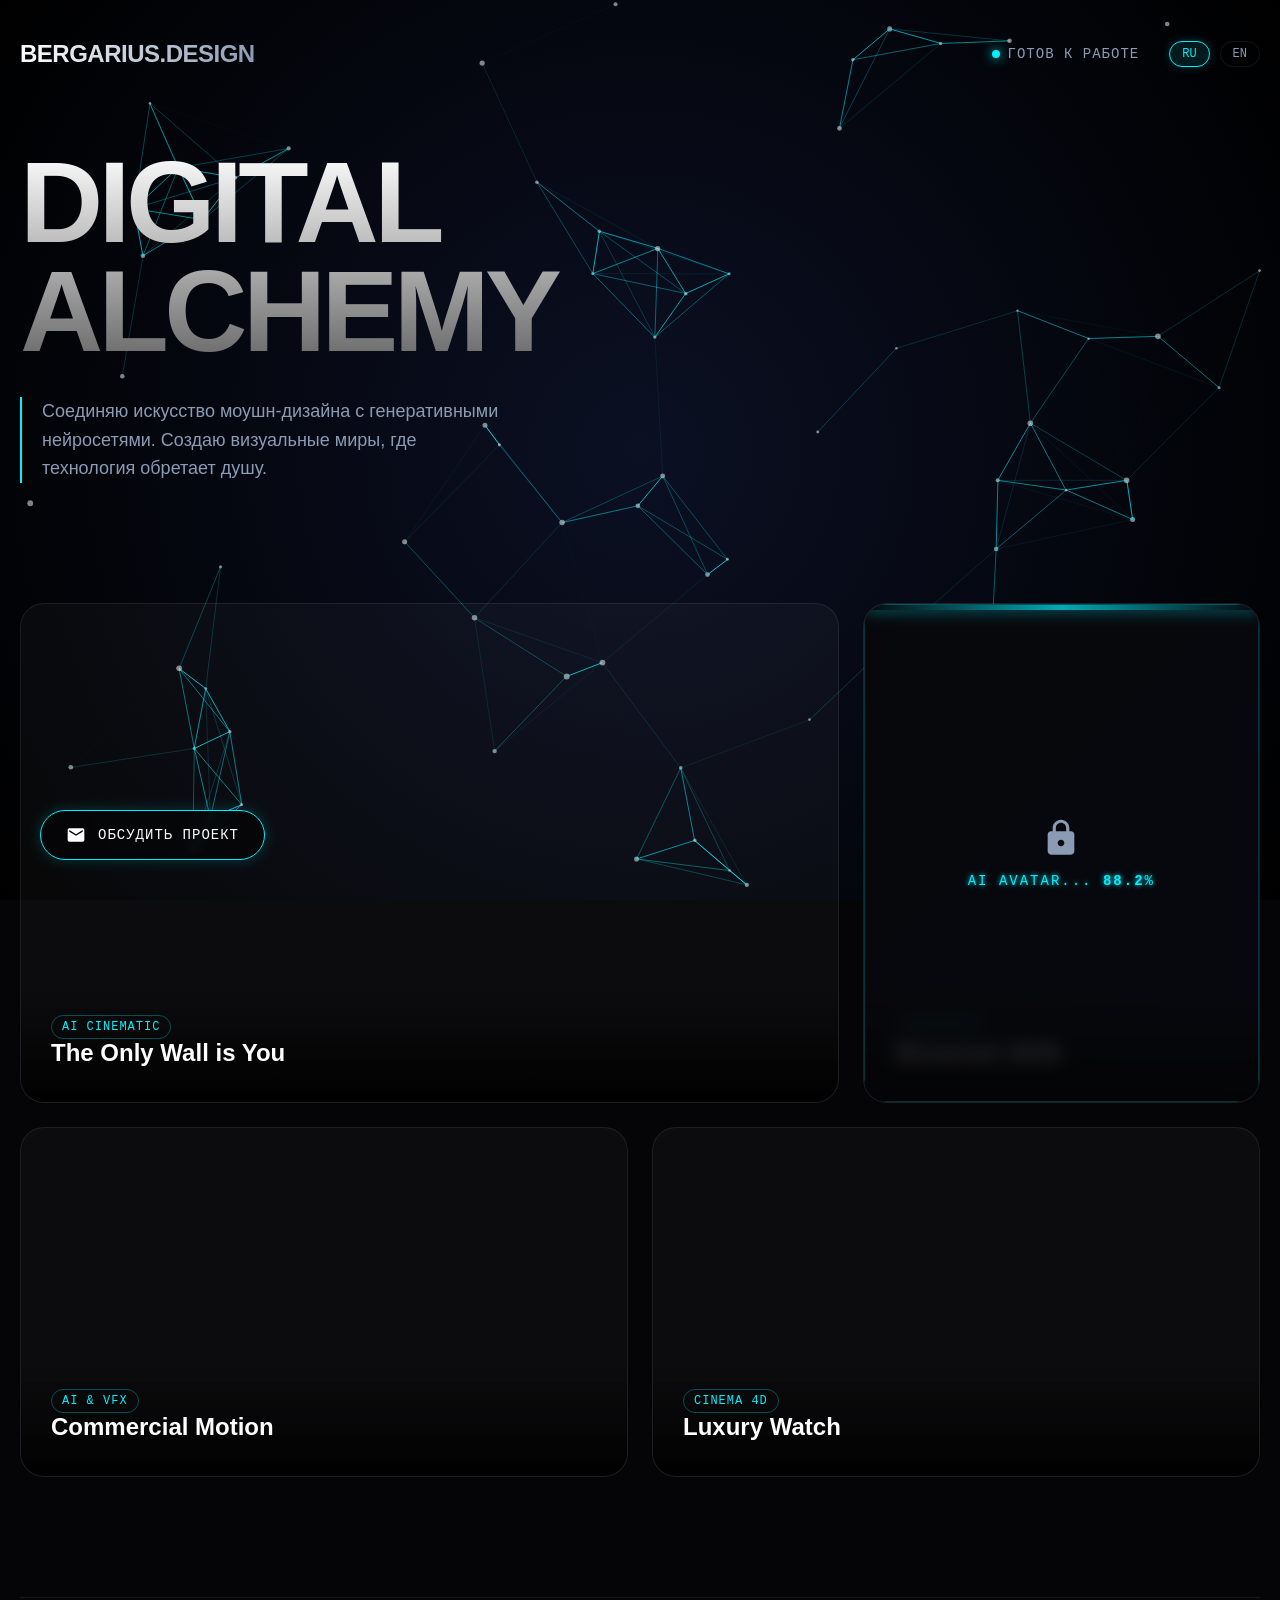
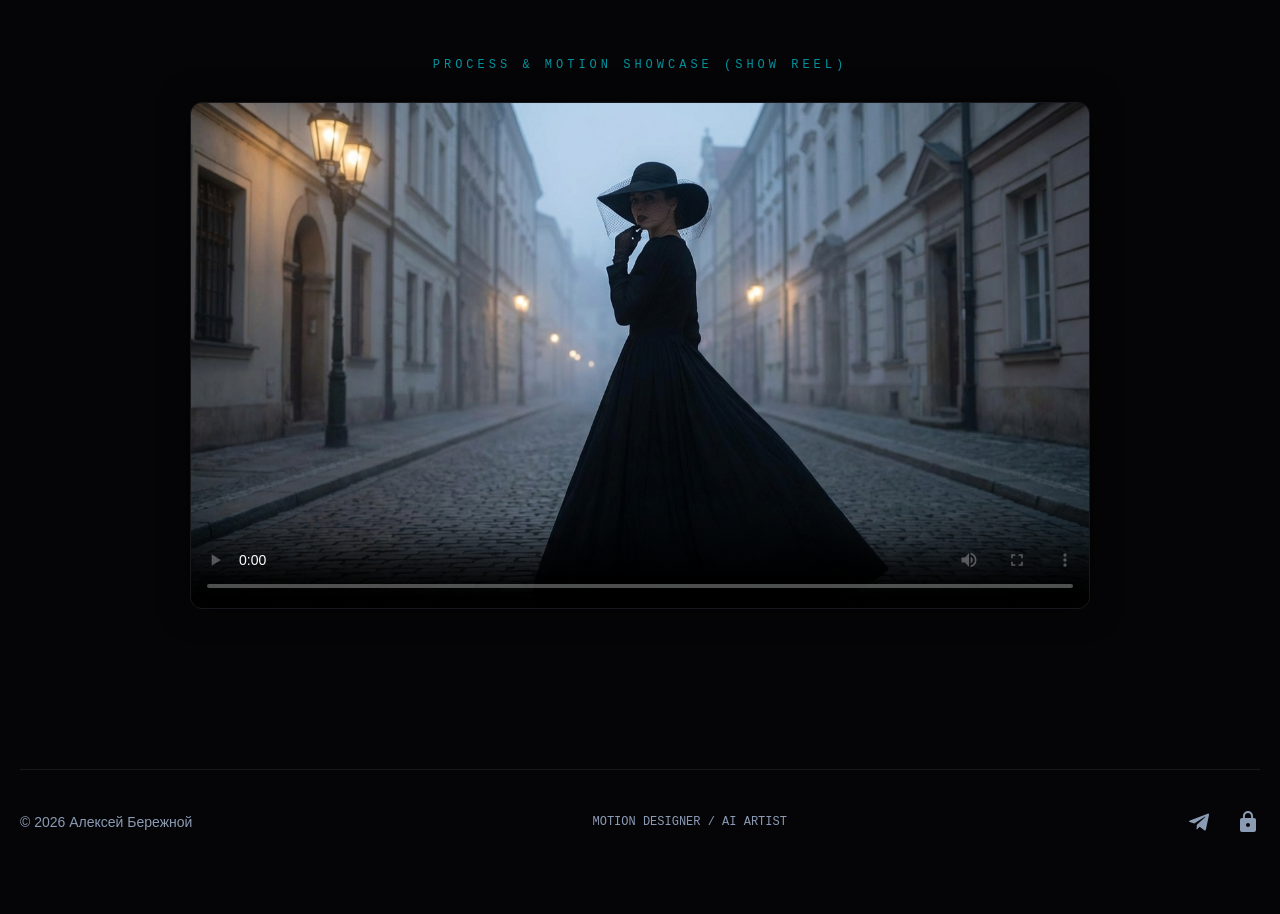
==== commit ee05caee: "155" ====
--- a/index.html
+++ b/index.html
@@ -18,579 +18,7 @@
 <link rel="icon" href="data:;base64,iVBORw0KGgo=">
 	
     <style>
-	html, body {
-    overflow-x: hidden;
-    position: relative;
-    width: 100%;
-    margin: 0;
-    padding: 0;
-    box-sizing: border-box;
-}
-
-/* Блокировка скролла страницы при открытом окне */
-body.modal-open {
-    overflow: hidden !important;
-    /* Убрали position: fixed, чтобы страница не улетала вверх */
-}
-
-/* Лайтбокс: картинка всегда вписывается в экран */
-.lightbox-content {
-    width: 100%;
-    height: 100%;
-    display: flex;
-    flex-direction: column;
-    justify-content: center;
-    align-items: center;
-    padding: 10px;
-}
-
-#lightbox-compare-box {
-    display: none;
-    width: 100%;
-    max-width: 100%;
-    aspect-ratio: 16/9;
-    max-height: 70vh; /* Ограничиваем высоту, чтобы не был огромным */
-    margin: auto;
-    position: relative;
-    overflow: hidden;
-    background: #000;
-}
-
-*, *:before, *:after {
-    box-sizing: inherit;
-}
-	#neural-percent {
-    font-variant-numeric: tabular-nums; /* Чтобы цифры не "прыгали" при смене ширины */
-    font-weight: 800;
-}
-	/* Стили для отдельного блока шоурилла */
-.showreel-footer-block {
-    margin-top: 120px;
-    padding: 60px 0;
-    border-top: 1px solid var(--glass-border);
-    text-align: center;
-}
-
-.showreel-mini-title {
-    font-family: var(--font-tech);
-    color: var(--accent-glow);
-    font-size: 12px;
-    letter-spacing: 4px;
-    text-transform: uppercase;
-    margin-bottom: 30px;
-    opacity: 0.6;
-}
-
-.showreel-player-container {
-    max-width: 900px;
-    margin: 0 auto;
-    border-radius: 12px;
-    overflow: hidden;
-    border: 1px solid var(--glass-border);
-    box-shadow: 0 0 30px rgba(0, 0, 0, 0.5);
-    transition: 0.5s;
-}
-
-.showreel-player-container:hover {
-    border-color: rgba(0, 240, 255, 0.4);
-    box-shadow: 0 0 50px rgba(0, 240, 255, 0.1);
-}
-
-.showreel-video {
-    width: 100%;
-    display: block;
-    aspect-ratio: 16/9;
-    object-fit: cover;
-    background: #000;
-}
-        /* --- СТИЛИ (CSS) --- */
-        :root {
-            --bg-deep: #050507; 
-            --glass-bg: rgba(255, 255, 255, 0.03); 
-            --glass-border: rgba(255, 255, 255, 0.08); 
-            --accent-glow: #00f0ff; /* Неоновый Циан */
-            --text-main: #ffffff;
-            --text-muted: #8b9bb4;
-            --font-main: 'Inter', -apple-system, BlinkMacSystemFont, sans-serif;
-            --font-tech: 'Courier New', Courier, monospace;
-        }
-
-        body {
-            background-color: var(--bg-deep);
-            color: var(--text-main);
-            font-family: var(--font-main);
-            margin: 0; padding: 0; overflow-x: hidden;
-            scroll-behavior: smooth;
-        }
-
-        #neural-canvas { position: fixed; top: 0; left: 0; width: 100%; height: 100%; z-index: -1; background: radial-gradient(circle at center, #0b1023 0%, #000000 100%); }
-
-        .wrapper { max-width: 1400px; margin: 0 auto; padding: 40px 20px; position: relative; z-index: 1; }
-		
-		#preloader {
-    position: fixed; top: 0; left: 0; width: 100%; height: 100%;
-    background: #000; z-index: 10000;
-    display: flex; justify-content: center; align-items: center;
-    transition: opacity 0.8s ease, visibility 0.8s ease;
-	}
-	/* ДОБАВИТЬ ЭТОТ БЛОК ОБЯЗАТЕЛЬНО */
-        #preloader.hide {
-            opacity: 0;
-            visibility: hidden;
-            pointer-events: none;
-        }
-.loader-text {
-    font-family: var(--font-tech);
-    color: var(--accent-glow);
-    font-size: 14px;
-    letter-spacing: 3px;
-    animation: blink 1s infinite;
-}
-@keyframes blink { 50% { opacity: 0.5; } }
-		
-		.scroll-progress {
-    position: fixed;
-    top: 0; left: 0;
-    height: 3px;
-    background: var(--accent-glow);
-    width: 0%;
-    z-index: 10000;
-    box-shadow: 0 0 10px var(--accent-glow);
-    transition: width 0.1s;
-}
-
-        /* HEADER */
-        header { display: flex; justify-content: space-between; align-items: center; margin-bottom: 80px; }
-        
-        .logo { 
-            font-weight: 700; font-size: 24px; letter-spacing: -0.5px; 
-            background: linear-gradient(90deg, #fff, var(--text-muted)); 
-            -webkit-background-clip: text; -webkit-text-fill-color: transparent; cursor: pointer; 
-        }
-
-        .header-right { display: flex; align-items: center; gap: 30px; }
-
-        .status-container { display: flex; align-items: center; }
-        .status-dot { height: 8px; width: 8px; background-color: var(--accent-glow); border-radius: 50%; display: inline-block; box-shadow: 0 0 12px var(--accent-glow); margin-right: 8px; }
-        .status-text { font-size: 14px; color: var(--text-muted); font-weight: 500; font-family: var(--font-tech); text-transform: uppercase; letter-spacing: 1px;}
-
-        /* ЯЗЫКОВЫЕ КНОПКИ */
-        .lang-switch { display: flex; gap: 10px; }
-        .lang-btn {
-            background: transparent; border: 1px solid var(--glass-border);
-            color: var(--text-muted); padding: 5px 12px; border-radius: 20px;
-            font-family: var(--font-tech); font-size: 12px; cursor: pointer; transition: 0.3s;
-        }
-        .lang-btn:hover { border-color: var(--accent-glow); color: #fff; }
-        .lang-btn.active {
-            background: rgba(0, 240, 255, 0.1); border-color: var(--accent-glow);
-            color: var(--accent-glow); box-shadow: 0 0 10px rgba(0, 240, 255, 0.2);
-        }
-
-        /* HERO & GRID */
-        #main-view { display: block; animation: fadeIn 0.8s ease forwards; }
-        .hero { margin-bottom: 120px; position: relative; }
-        h1 { 
-            font-size: clamp(48px, 9vw, 130px); line-height: 0.95; margin: 0; font-weight: 800; letter-spacing: -0.04em; 
-            background: linear-gradient(180deg, #ffffff 0%, #666 100%); 
-            -webkit-background-clip: text; -webkit-text-fill-color: transparent; 
-        }
-        .hero p { 
-            font-size: 18px; color: var(--text-muted); max-width: 480px; margin-top: 30px; line-height: 1.6; 
-            border-left: 2px solid var(--accent-glow); padding-left: 20px; 
-        }
-
-        .grid { display: grid; grid-template-columns: repeat(12, 1fr); grid-auto-rows: minmax(300px, auto); gap: 24px; }
-        .card { 
-            background: var(--glass-bg); border: 1px solid var(--glass-border); 
-            border-radius: 24px; overflow: hidden; position: relative; backdrop-filter: blur(12px); 
-            transition: transform 0.4s cubic-bezier(0.2, 0.8, 0.2, 1), border-color 0.3s; 
-            display: flex; flex-direction: column; justify-content: flex-end; cursor: pointer; 
-        }
-        .card:hover { transform: translateY(-5px) scale(1.01); border-color: rgba(255, 255, 255, 0.3); box-shadow: 0 20px 40px rgba(0,0,0,0.4); }
-        .card video { position: absolute; top: 0; left: 0; width: 100%; height: 100%; object-fit: cover; z-index: 0; opacity: 0.6; transition: opacity 0.5s ease; mix-blend-mode: screen; pointer-events: none; }
-        .card:hover video { opacity: 1; mix-blend-mode: normal; }
-        .card-content { position: relative; z-index: 2; padding: 30px; background: linear-gradient(to top, rgba(0,0,0,0.9), transparent); }
-        .card-title { font-size: 24px; margin: 0 0 5px 0; color: #fff; pointer-events: none;}
-        .card-tag { 
-            font-size: 12px; text-transform: uppercase; letter-spacing: 1px; font-family: var(--font-tech);
-            color: var(--accent-glow); border: 1px solid rgba(0, 240, 255, 0.3); 
-            padding: 4px 10px; border-radius: 20px; display: inline-block; pointer-events: none; 
-        }
-        .col-8 { grid-column: span 8; height: 500px; }
-        .col-4 { grid-column: span 4; height: 500px; }
-        .col-6 { grid-column: span 6; height: 350px; }
-        @media (max-width: 1024px) { .col-8, .col-4, .col-6 { grid-column: span 12; height: 400px; } h1 { font-size: 60px; } }
-
-        /* --- СТРАНИЦА ПРОЕКТА --- */
-        #project-view { display: none; opacity: 0; padding-top: 20px; }
-        
-        .back-btn {
-            background: none; border: 1px solid var(--glass-border);
-            color: var(--text-muted); padding: 10px 20px; border-radius: 30px;
-            cursor: pointer; transition: 0.3s; margin-bottom: 40px;
-            display: inline-flex; align-items: center; gap: 10px; font-size: 14px; font-family: var(--font-tech);
-        }
-        .back-btn:hover { border-color: var(--accent-glow); color: #fff; background: rgba(255,255,255,0.05); }
-
-        .project-header { margin-bottom: 60px; }
-        .project-header h2 { font-size: clamp(32px, 5vw, 60px); margin: 0 0 20px 0; }
-        .project-meta { display: flex; gap: 20px; margin-bottom: 60px; color: var(--text-muted); font-family: var(--font-tech); font-size: 12px;}
-        
-        /* ПЛЕЕР */
-        .video-wrapper {
-            position: relative; padding: 1px;
-            background: linear-gradient(90deg, transparent, var(--accent-glow), transparent);
-            margin-bottom: 80px; border-radius: 4px;
-        }
-        .main-project-video {
-            width: 100%; border-radius: 4px; border: none;
-            margin-bottom: 0; aspect-ratio: 16/9; object-fit: cover; background: #000;
-        }
-
-        .return-overlay-btn {
-            position: absolute; top: 20px; right: 20px;
-            background: rgba(0, 0, 0, 0.8); border: 1px solid var(--accent-glow);
-            color: #fff; padding: 10px 20px; border-radius: 30px;
-            cursor: pointer; z-index: 50;
-            display: flex; align-items: center; gap: 10px;
-            font-family: var(--font-tech); font-size: 12px;
-            opacity: 0; visibility: hidden; pointer-events: none;
-            transition: 0.3s; box-shadow: 0 0 15px rgba(0, 240, 255, 0.2);
-        }
-        .return-overlay-btn.active { opacity: 1; visibility: visible; pointer-events: all; }
-        .return-overlay-btn:hover { background: var(--accent-glow); color: #000; box-shadow: 0 0 30px rgba(0, 240, 255, 0.5); }
-
-        /* --- ТАЙМЛАЙН --- */
-        .process-section { position: relative; max-width: 1000px; margin: 0 auto 100px auto; padding: 20px 0; }
-        .process-section::before {
-            content: ''; position: absolute; top: 0; bottom: 0; left: 50%; width: 2px;
-            background: linear-gradient(to bottom, transparent, var(--accent-glow), transparent);
-            transform: translateX(-50%); z-index: 0; opacity: 0.3;
-        }
-        .timeline-step { display: flex; justify-content: space-between; align-items: center; margin-bottom: 100px; position: relative; z-index: 1; }
-        .timeline-step:nth-child(even) { flex-direction: row-reverse; }
-        .step-text { width: 42%; padding: 20px; }
-        .step-text h3 {
-            font-size: 14px; color: var(--accent-glow); letter-spacing: 2px; text-transform: uppercase;
-            margin-bottom: 10px; display: flex; align-items: center; gap: 10px; font-family: var(--font-tech);
-        }
-        .step-number {
-            font-size: 80px; font-weight: 900; color: rgba(255,255,255,0.03);
-            position: absolute; margin-top: -60px; z-index: -1; font-family: 'Inter', sans-serif;
-        }
-        .step-text h4 { font-size: 24px; margin: 0 0 15px 0; color: #fff; }
-        .step-text p { color: var(--text-muted); line-height: 1.6; font-size: 15px; }
-        .step-visual { width: 45%; display: flex; flex-direction: column; gap: 20px; } /* Добавлено для стэка рамок */
-        
-        /* 3D КАРТОЧКА */
-        .process-card {
-            height: 250px; width: 100%; position: relative;
-            border-radius: 12px; overflow: hidden;
-            border: 1px solid var(--glass-border);
-            background: #000;
-            transform-style: preserve-3d; transition: transform 0.2s cubic-bezier(0.175, 0.885, 0.32, 1.275); 
-            cursor: zoom-in;
-        }
-        .process-img { 
-            width: 100%; height: 100%; object-fit: cover; /* Изменено с cover на contain, чтобы избежать зума */
-            opacity: 0.8; transition: 0.5s; filter: grayscale(100%); pointer-events: none;
-            background: #080808; /* Темный фон для contain */
-        }
-        .process-card:hover { border-color: var(--accent-glow); box-shadow: 0 0 50px rgba(0, 240, 255, 0.3); z-index: 100; }
-        .process-card:hover .process-img { opacity: 1; filter: grayscale(0%); }
-
-        /* Локальный кружочек для каждой рамки */
-        .frame-indicator {
-            position: absolute; left: 50%; width: 10px; height: 10px;
-            background: var(--bg-deep); border: 2px solid var(--accent-glow);
-            border-radius: 50%; transform: translateX(-50%);
-            box-shadow: 0 0 10px var(--accent-glow); z-index: 5;
-        }
-
-        /* --- СЛАЙДЕР ДО/ПОСЛЕ --- */
-        .compare-container { position: relative; width: 100%; height: 100%; overflow: hidden; }
-        .compare-img {
-            position: absolute;
-            top: 0;
-            left: 0;
-            height: 100% !important;
-            width: 100%; /* Убрали 100% !important */
-            object-fit: contain !important; 
-            pointer-events: none;
-            display: block;
-        }
-        .img-after-wrapper {
-            position: absolute;
-            top: 0;
-            left: 0;
-            height: 100%;
-            width: 100%;
-            overflow: hidden;
-            border-right: 2px solid var(--accent-glow);
-            z-index: 2;
-        }
-        .img-after-wrapper .compare-img { 
-            width: 100%; 
-            max-width: none !important; /* Критично: запрещает картинке сжиматься вместе с оберткой */
-        }
-        .label {
-            position: absolute; top: 20px; font-family: var(--font-tech); font-size: 10px; padding: 4px 8px;
-            background: rgba(0,0,0,0.6); border: 1px solid var(--glass-border); border-radius: 4px; color: #fff; pointer-events: none; z-index: 10;
-        }
-        .label-before { right: 20px; }
-        .label-after { left: 20px; color: var(--accent-glow); border-color: var(--accent-glow); }
-        .timeline-dot {
-            position: absolute; left: 50%; width: 12px; height: 12px;
-            background: #050507; border: 2px solid var(--accent-glow);
-            border-radius: 50%; transform: translateX(-50%);
-            box-shadow: 0 0 15px var(--accent-glow);
-        }
-		
-        /* --- ВЕРТИКАЛЬНАЯ СТОПКА (ДРУГ ПОД ДРУГОМ) --- */
-        .vertical-stack {
-            display: flex;
-            flex-direction: column;
-            gap: 25px; /* Отступ между элементами */
-            width: 100%;
-        }
-        .vertical-stack .process-card {
-            height: 280px; /* Фиксированная высота для красоты */
-            width: 100%;
-        }
-		
-        /* --- РЕЖИМ РЕКОНСТРУКЦИИ (NEURAL LOCK) --- */
-        .card.locked {
-            pointer-events: none; /* Отключаем клики */
-            user-select: none;
-            overflow: hidden;
-        }
-
-        /* Темная вуаль */
-        .locked-overlay {
-            position: absolute; top: 0; left: 0; width: 100%; height: 100%;
-            background: rgba(5, 5, 7, 0.85);
-            backdrop-filter: blur(8px);
-            z-index: 50;
-            display: flex; flex-direction: column; align-items: center; justify-content: center;
-            border: 1px solid rgba(0, 240, 255, 0.2);
-        }
-
-        /* Сканирующий луч (Нейронное воздействие) */
-        .neural-scan-line {
-            position: absolute; top: 0; left: 0; width: 100%; height: 5px;
-            background: linear-gradient(90deg, transparent, var(--accent-glow), transparent);
-            box-shadow: 0 0 15px var(--accent-glow);
-            opacity: 0.7;
-            animation: scanMove 3s cubic-bezier(0.4, 0, 0.2, 1) infinite;
-        }
-
-        /* Глитч-текст */
-        .lock-status {
-            font-family: var(--font-tech); font-size: 14px; letter-spacing: 2px;
-            color: var(--accent-glow); text-transform: uppercase;
-            margin-top: 15px;
-            text-shadow: 0 0 5px var(--accent-glow);
-            animation: textPulse 2s ease-in-out infinite;
-        }
-
-        /* Иконка замка с пульсацией */
-        .lock-icon-svg {
-            width: 40px; height: 40px; fill: var(--text-muted);
-            animation: lockFloat 3s ease-in-out infinite;
-        }
-
-        @keyframes scanMove {
-            0% { top: -10%; opacity: 0; }
-            50% { opacity: 1; }
-            100% { top: 110%; opacity: 0; }
-        }
-        @keyframes lockFloat {
-            0%, 100% { transform: translateY(0); opacity: 0.5; }
-            50% { transform: translateY(-10px); opacity: 1; filter: drop-shadow(0 0 10px var(--accent-glow)); }
-        }
-        @keyframes textPulse {
-            0%, 100% { opacity: 0.5; }
-            50% { opacity: 1; text-shadow: 0 0 15px var(--accent-glow); } }
-
-        /* --- ПРОЧЕЕ --- */
-        .scroll-to-top {
-            position: fixed; bottom: 40px; right: 40px; width: 50px; height: 50px;
-            background: rgba(5, 5, 7, 0.8); border: 1px solid var(--accent-glow); border-radius: 50%;
-            display: flex; justify-content: center; align-items: center; cursor: pointer;
-            z-index: 900; opacity: 0; visibility: hidden; transition: all 0.3s ease;
-            backdrop-filter: blur(5px); box-shadow: 0 0 15px rgba(0, 240, 255, 0.2);
-        }
-        .scroll-to-top.show { opacity: 1; visibility: visible; }
-        .scroll-to-top:hover { transform: translateY(-5px); box-shadow: 0 0 25px rgba(0, 240, 255, 0.6); background: rgba(0, 240, 255, 0.1); }
-        .scroll-to-top svg { width: 24px; height: 24px; fill: none; stroke: var(--accent-glow); stroke-width: 2; stroke-linecap: round; stroke-linejoin: round; }
-
-        .contact-float {
-            position: fixed; bottom: 40px; left: 40px; height: 50px;
-            background: rgba(5, 5, 7, 0.8); border: 1px solid var(--accent-glow); border-radius: 30px; 
-            display: flex; align-items: center; justify-content: center; padding: 0 25px; gap: 12px;
-            cursor: pointer; z-index: 900; color: #fff; text-decoration: none;
-            backdrop-filter: blur(5px); box-shadow: 0 0 15px rgba(0, 240, 255, 0.2);
-            transition: all 0.3s ease; font-family: var(--font-tech); font-size: 14px; letter-spacing: 1px;
-        }
-        .contact-float:hover { transform: translateY(-5px); box-shadow: 0 0 30px rgba(0, 240, 255, 0.5); background: rgba(0, 240, 255, 0.1); color: var(--accent-glow); }
-        .contact-float svg { width: 20px; height: 20px; fill: currentColor; }
-
-        /* --- МОДАЛЬНЫЕ ОКНА --- */
-        .modal {
-            display: none; position: fixed; z-index: 9999; left: 0; top: 0; width: 100%; height: 100%;
-            background-color: rgba(0, 0, 0, 0.95); backdrop-filter: blur(5px);
-            justify-content: center; align-items: center; opacity: 0; transition: opacity 0.3s;
-        }
-        .modal.active { display: flex; opacity: 1; }
-        .modal-close { position: absolute; top: 30px; right: 40px; color: #fff; font-size: 40px; font-weight: bold; cursor: pointer; transition: 0.3s; z-index: 1000;}
-        .modal-close:hover { color: var(--accent-glow); }
-
-        .lightbox-content { display: flex; flex-direction: column; align-items: center; width: 100%; height: 100%; justify-content: center; }
-        .lightbox-img { max-width: 95%; max-height: 85%; border-radius: 4px; box-shadow: 0 0 50px rgba(0, 240, 255, 0.2); border: 1px solid var(--accent-glow); transform: scale(0.9); transition: transform 0.3s; margin-bottom: 20px; }
-        .modal.active .lightbox-img { transform: scale(1); }
-
-        /* ЛАЙТБОКС СЛАЙДЕР */
-        #lightbox-compare-box {
-            width: 90%; height: 85%; max-width: 1400px;
-            border: 1px solid var(--accent-glow); border-radius: 4px; box-shadow: 0 0 50px rgba(0, 240, 255, 0.2); display: none;
-        }
-        #lightbox-compare-box .compare-img { width: 100%; height: 100%; object-fit: cover; }
-        #lightbox-compare-box .img-after-wrapper .compare-img { width: 100%; max-width: none; height: 100%; }
-
-        .lightbox-play-btn {
-            background: rgba(0, 0, 0, 0.7); border: 1px solid var(--accent-glow); color: #fff; padding: 12px 25px; border-radius: 30px; cursor: pointer;
-            font-family: var(--font-tech); font-size: 14px; display: flex; align-items: center; gap: 10px; transition: 0.3s; box-shadow: 0 0 20px rgba(0, 240, 255, 0.2);
-        }
-        .lightbox-play-btn:hover { background: var(--accent-glow); color: #000; box-shadow: 0 0 40px rgba(0, 240, 255, 0.6); transform: scale(1.05); }
-        .lightbox-play-btn svg { width: 16px; height: 16px; fill: currentColor; }
-
-        .contact-modal-box {
-            background: rgba(10, 10, 15, 0.9); border: 1px solid var(--glass-border); padding: 40px; border-radius: 20px;
-            width: 100%; max-width: 500px; box-shadow: 0 0 50px rgba(0, 0, 0, 0.8); position: relative;
-        }
-        .contact-title { font-size: 24px; margin: 0 0 30px 0; color: #fff; text-align: center; font-family: var(--font-tech); }
-        .email-copy-row { display: flex; justify-content: space-between; align-items: center; background: rgba(255,255,255,0.05); padding: 15px; border-radius: 8px; margin-bottom: 20px; border: 1px solid var(--glass-border); }
-        .my-email { font-family: var(--font-tech); color: var(--accent-glow); font-size: 14px; }
-        .copy-btn { background: none; border: none; color: var(--text-muted); cursor: pointer; font-size: 12px; text-transform: uppercase; transition: 0.3s; }
-        .copy-btn:hover { color: #fff; }
-        .contact-textarea {
-            width: 100%; height: 120px; background: rgba(255,255,255,0.05); border: 1px solid var(--glass-border);
-            border-radius: 8px; color: #fff; padding: 15px; font-family: var(--font-main); font-size: 14px; resize: none; margin-bottom: 20px; outline: none; box-sizing: border-box;
-        }
-        .contact-textarea:focus { border-color: var(--accent-glow); }
-        .send-btn {
-            width: 100%; padding: 15px; background: var(--accent-glow); border: none; border-radius: 8px;
-            color: #000; font-weight: 700; cursor: pointer; font-family: var(--font-tech); font-size: 14px; letter-spacing: 1px; transition: 0.3s;
-        }
-        .send-btn:hover { box-shadow: 0 0 20px var(--accent-glow); transform: translateY(-2px); }
-        .send-btn:disabled { background: #333; color: #666; cursor: not-allowed; box-shadow: none; transform: none; }
-
-        /* --- СОЦСЕТИ И АДМИНКА --- */
-        .social-icon.vk:hover { color: #0077FF; filter: drop-shadow(0 0 10px #0077FF); transform: translateY(-3px) scale(1.1); }
-        
-        /* TELEGRAM (СИНИЙ) */
-        .social-icon.tg:hover { color: #229ED9; filter: drop-shadow(0 0 10px #229ED9); transform: translateY(-3px) scale(1.1); }
-        
-        .social-icon.admin-lock:hover { color: #fff; filter: drop-shadow(0 0 10px #fff); transform: translateY(-3px) scale(1.1); }
-        
-        /* Стили для админ-панели */
-        .admin-input-row { display: flex; gap: 10px; margin-bottom: 20px; }
-        .admin-input { flex: 1; padding: 10px; background: rgba(255,255,255,0.1); border: 1px solid var(--glass-border); color: #fff; border-radius: 8px; font-family: var(--font-tech); outline: none;}
-        .admin-stats-list { max-height: 300px; overflow-y: auto; text-align: left; border-top: 1px solid var(--glass-border); padding-top: 20px; }
-        .stat-row { display: flex; justify-content: space-between; margin-bottom: 10px; font-family: var(--font-tech); font-size: 14px; border-bottom: 1px solid rgba(255,255,255,0.05); padding-bottom: 5px; }
-        .stat-name { color: var(--text-muted); }
-        .stat-val { color: var(--accent-glow); font-weight: bold; }
-
-        /* --- АДАПТИВНОСТЬ (МОБИЛЬНАЯ ВЕРСИЯ) --- */
-    @media (max-width: 768px) {
-        .timeline-step { 
-            flex-direction: column !important; 
-            align-items: flex-start !important;
-            padding-left: 0 !important; 
-            margin-bottom: 50px !important;
-        }
-		
-		header {
-    flex-direction: column; /* Ставим логотип и кнопки друг под другом */
-    gap: 15px;
-    margin-bottom: 40px;
-    align-items: center;
-    text-align: center;
-}
-
-.logo {
-    font-size: 20px !important; /* Немного уменьшаем логотип */
-}
-
-.header-right {
-    gap: 15px; /* Уменьшаем расстояние между статусом и кнопками RU/EN */
-    width: 100%;
-    justify-content: center;
-}
-
-        .step-text, .step-visual { 
-            width: 100% !important; 
-            padding: 0 10px !important;
-        }
-
-        .step-text p { font-size: 16px !important; line-height: 1.5; }
-
-        .grid { display: flex; flex-direction: column; gap: 20px; }
-        .col-8, .col-4, .col-6 { width: 100% !important; height: auto; min-height: 250px; }
-        .wrapper { padding: 15px; }
-
-        h1 { font-size: 36px !important; }
-        .project-header h2 { font-size: 24px !important; }
-        
-        /* ЛАЙТБОКС */
-        .lightbox-img { max-height: 80vh !important; width: auto !important; }
-        
-        #lightbox-compare-box {
-            width: 100% !important;
-            max-width: 100vw !important;
-            height: 100% !important;
-            aspect-ratio: 16/9;
-            max-height: 60vh !important; /* Чтобы точно влезло в вертикальный экран */
-        }
-
-        /* УБИРАЕМ ТЯНУЩУЮСЯ КАРТИНКУ: Удаляем !important у ширины */
-        .compare-img {
-            display: block;
-            width: 100%; 
-            height: 100% !important;
-            object-fit: contain !important;
-            pointer-events: none;
-        }
-        
-        .modal-close { top: 10px; right: 15px; font-size: 35px; }
-        footer { flex-direction: column-reverse; gap: 20px; text-align: center; }
-    }
-    
-   
-
-        @keyframes fadeIn { from { opacity: 0; transform: translateY(20px); } to { opacity: 1; transform: translateY(0); } }
-        footer { margin-top: 100px; border-top: 1px solid var(--glass-border); padding: 40px 0; color: var(--text-muted); font-size: 14px; display: flex; justify-content: space-between; align-items: center; }
-        .social-links { display: flex; gap: 25px; align-items: center; }
-        .social-icon { color: var(--text-muted); transition: all 0.3s ease; display: flex; align-items: center; text-decoration: none; cursor: pointer;}
-        .social-icon svg { width: 24px; height: 24px; fill: currentColor; }
-		
-		/* Кнопка для YouTube */
-        .yt-button {
-            display: inline-flex; align-items: center; gap: 10px;
-            padding: 6px 14px; /* Чуть компактнее */
-            background: rgba(255, 0, 0, 0.1); 
-            border: 1px solid rgba(255, 0, 0, 0.3);
-            border-radius: 20px; color: #fff; text-decoration: none;
-            font-family: var(--font-tech); font-size: 11px;
-            transition: all 0.3s ease; margin-bottom: 15px; /* Отступ снизу до заголовка */
-            width: fit-content;
-        }
-        .yt-button:hover {
-            background: rgba(255, 0, 0, 0.8); border-color: #ff0000;
-            box-shadow: 0 0 15px rgba(255, 0, 0, 0.5); transform: translateY(-2px); color: #fff;
-        }
-        .yt-icon { width: 14px; height: 14px; fill: currentColor; }
+	body,html{padding:0;overflow-x:hidden;margin:0}#preloader,.showreel-video{width:100%;background:#000}.loader-text,.showreel-mini-title{font-family:var(--font-tech);color:var(--accent-glow)}body,h1{margin:0}.logo,h1{-webkit-text-fill-color:transparent}#preloader.hide,.card video,.card-tag,.card-title,.return-overlay-btn{pointer-events:none}.contact-float,.social-icon,.yt-button{text-decoration:none}body,html{position:relative;width:100%;box-sizing:border-box}body.modal-open{overflow:hidden!important}.lightbox-content{display:flex;flex-direction:column;justify-content:center;align-items:center;padding:10px}*,:after,:before{box-sizing:inherit}#neural-percent{font-variant-numeric:tabular-nums;font-weight:800}.showreel-footer-block{margin-top:120px;padding:60px 0;border-top:1px solid var(--glass-border);text-align:center}.showreel-mini-title{font-size:12px;letter-spacing:4px;text-transform:uppercase;margin-bottom:30px;opacity:.6}.showreel-player-container{max-width:900px;margin:0 auto;border-radius:12px;overflow:hidden;border:1px solid var(--glass-border);box-shadow:0 0 30px rgba(0,0,0,.5);transition:.5s}.showreel-player-container:hover{border-color:rgba(0,240,255,.4);box-shadow:0 0 50px rgba(0,240,255,.1)}.showreel-video{display:block;aspect-ratio:16/9;object-fit:cover}:root{--bg-deep:#050507;--glass-bg:rgba(255, 255, 255, 0.03);--glass-border:rgba(255, 255, 255, 0.08);--accent-glow:#00f0ff;--text-main:#ffffff;--text-muted:#8b9bb4;--font-main:'Inter',-apple-system,BlinkMacSystemFont,sans-serif;--font-tech:'Courier New',Courier,monospace}body{background-color:var(--bg-deep);color:var(--text-main);font-family:var(--font-main);scroll-behavior:smooth}#neural-canvas{position:fixed;top:0;left:0;width:100%;height:100%;z-index:-1;background:radial-gradient(circle at center,#0b1023 0,#000 100%)}.wrapper{max-width:1400px;margin:0 auto;padding:40px 20px;position:relative;z-index:1}#preloader,.scroll-progress{position:fixed;z-index:10000;top:0;left:0}#preloader{height:100%;display:flex;justify-content:center;align-items:center;transition:opacity .8s,visibility .8s}#preloader.hide{opacity:0;visibility:hidden}.loader-text{font-size:14px;letter-spacing:3px;animation:1s infinite blink}.hero p,.lang-btn,.status-text{color:var(--text-muted)}@keyframes blink{50%{opacity:.5}}.scroll-progress{height:3px;background:var(--accent-glow);width:0%;box-shadow:0 0 10px var(--accent-glow);transition:width .1s}.card,.card-content,.hero,.video-wrapper{position:relative}header{display:flex;justify-content:space-between;align-items:center;margin-bottom:80px}.logo{font-weight:700;font-size:24px;letter-spacing:-.5px;background:linear-gradient(90deg,#fff,var(--text-muted));-webkit-background-clip:text;cursor:pointer}.card-tag,.status-text{text-transform:uppercase;letter-spacing:1px;font-family:var(--font-tech)}.header-right{display:flex;align-items:center;gap:30px}.status-container{display:flex;align-items:center}.status-dot{height:8px;width:8px;background-color:var(--accent-glow);border-radius:50%;display:inline-block;box-shadow:0 0 12px var(--accent-glow);margin-right:8px}.status-text{font-size:14px;font-weight:500}.lang-switch{display:flex;gap:10px}.lang-btn{background:0 0;border:1px solid var(--glass-border);padding:5px 12px;border-radius:20px;font-family:var(--font-tech);font-size:12px;cursor:pointer;transition:.3s}.lang-btn:hover{border-color:var(--accent-glow);color:#fff}.lang-btn.active{background:rgba(0,240,255,.1);border-color:var(--accent-glow);color:var(--accent-glow);box-shadow:0 0 10px rgba(0,240,255,.2)}#main-view{display:block;animation:.8s forwards fadeIn}.hero{margin-bottom:120px}h1{font-size:clamp(48px, 9vw, 130px);line-height:.95;font-weight:800;letter-spacing:-.04em;background:linear-gradient(180deg,#fff 0,#666 100%);-webkit-background-clip:text}.hero p{font-size:18px;max-width:480px;margin-top:30px;line-height:1.6;border-left:2px solid var(--accent-glow);padding-left:20px}.grid{display:grid;grid-template-columns:repeat(12,1fr);grid-auto-rows:minmax(300px,auto);gap:24px}.card{background:var(--glass-bg);border:1px solid var(--glass-border);border-radius:24px;overflow:hidden;backdrop-filter:blur(12px);transition:transform .4s cubic-bezier(.2, .8, .2, 1),border-color .3s;display:flex;flex-direction:column;justify-content:flex-end;cursor:pointer}.back-btn,.return-overlay-btn{cursor:pointer;transition:.3s}.card:hover{transform:translateY(-5px) scale(1.01);border-color:rgba(255,255,255,.3);box-shadow:0 20px 40px rgba(0,0,0,.4)}.card video{position:absolute;top:0;left:0;width:100%;height:100%;object-fit:cover;z-index:0;opacity:.6;transition:opacity .5s;mix-blend-mode:screen}.card:hover video{opacity:1;mix-blend-mode:normal}.card-content{z-index:2;padding:30px;background:linear-gradient(to top,rgba(0,0,0,.9),transparent)}.card-title{font-size:24px;margin:0 0 5px;color:#fff}.card-tag,.step-text h3{color:var(--accent-glow)}.card-tag{font-size:12px;border:1px solid rgba(0,240,255,.3);padding:4px 10px;border-radius:20px;display:inline-block}.lock-status,.step-text h3{letter-spacing:2px;text-transform:uppercase}.back-btn,.project-meta{color:var(--text-muted)}.col-8{grid-column:span 8;height:500px}.col-4{grid-column:span 4;height:500px}.col-6{grid-column:span 6;height:350px}@media (max-width:1024px){.col-4,.col-6,.col-8{grid-column:span 12;height:400px}h1{font-size:60px}}#project-view{display:none;opacity:0;padding-top:20px}.back-btn{background:0 0;border:1px solid var(--glass-border);padding:10px 20px;border-radius:30px;margin-bottom:40px;display:inline-flex;align-items:center;gap:10px;font-size:14px;font-family:var(--font-tech)}.project-header,.project-meta{margin-bottom:60px}.back-btn:hover{border-color:var(--accent-glow);color:#fff;background:rgba(255,255,255,.05)}.project-header h2{font-size:clamp(32px, 5vw, 60px);margin:0 0 20px}.project-meta{display:flex;gap:20px;font-family:var(--font-tech);font-size:12px}.return-overlay-btn,.step-text h3{gap:10px;display:flex;font-family:var(--font-tech)}.video-wrapper{padding:1px;background:linear-gradient(90deg,transparent,var(--accent-glow),transparent);margin-bottom:80px;border-radius:4px}.main-project-video{width:100%;border-radius:4px;border:none;margin-bottom:0;aspect-ratio:16/9;object-fit:cover;background:#000}.return-overlay-btn,.scroll-to-top{border:1px solid var(--accent-glow);visibility:hidden}.return-overlay-btn{position:absolute;top:20px;right:20px;background:rgba(0,0,0,.8);color:#fff;padding:10px 20px;border-radius:30px;z-index:50;align-items:center;font-size:12px;opacity:0;box-shadow:0 0 15px rgba(0,240,255,.2)}.return-overlay-btn.active{opacity:1;visibility:visible;pointer-events:all}.card.locked,.compare-img,.label,.process-img{pointer-events:none}.return-overlay-btn:hover{background:var(--accent-glow);color:#000;box-shadow:0 0 30px rgba(0,240,255,.5)}.process-section{position:relative;max-width:1000px;margin:0 auto 100px;padding:20px 0}.process-section::before{content:'';position:absolute;top:0;bottom:0;left:50%;width:2px;background:linear-gradient(to bottom,transparent,var(--accent-glow),transparent);transform:translateX(-50%);z-index:0;opacity:.3}.contact-float:hover,.scroll-to-top:hover{transform:translateY(-5px);background:rgba(0,240,255,.1)}.timeline-step{display:flex;justify-content:space-between;align-items:center;margin-bottom:100px;position:relative;z-index:1}.timeline-step:nth-child(2n){flex-direction:row-reverse}.step-text{width:42%;padding:20px}.step-text h3{font-size:14px;margin-bottom:10px;align-items:center}.step-number{font-size:80px;font-weight:900;color:rgba(255,255,255,.03);position:absolute;margin-top:-60px;z-index:-1;font-family:Inter,sans-serif}.step-text h4{font-size:24px;margin:0 0 15px;color:#fff}.step-text p{color:var(--text-muted);line-height:1.6;font-size:15px}.step-visual{width:45%;display:flex;flex-direction:column;gap:20px}.process-card{height:250px;width:100%;position:relative;border-radius:12px;overflow:hidden;border:1px solid var(--glass-border);background:#000;transform-style:preserve-3d;transition:transform .2s cubic-bezier(.175, .885, .32, 1.275);cursor:zoom-in}.process-img{width:100%;height:100%;object-fit:cover;opacity:.8;transition:.5s;filter:grayscale(100%);background:#080808}.process-card:hover{border-color:var(--accent-glow);box-shadow:0 0 50px rgba(0,240,255,.3);z-index:100}.process-card:hover .process-img{opacity:1;filter:grayscale(0%)}.frame-indicator{position:absolute;left:50%;width:10px;height:10px;background:var(--bg-deep);border:2px solid var(--accent-glow);border-radius:50%;transform:translateX(-50%);box-shadow:0 0 10px var(--accent-glow);z-index:5}.neural-scan-line,.timeline-dot{box-shadow:0 0 15px var(--accent-glow)}.compare-container{position:relative;width:100%;height:100%;overflow:hidden}.compare-img,.label,.locked-overlay,.neural-scan-line,.timeline-dot{position:absolute}.compare-img{top:0;left:0;height:100%!important;width:100%;object-fit:contain!important;display:block}.img-after-wrapper{position:absolute;top:0;left:0;height:100%;width:100%;overflow:hidden;border-right:2px solid var(--accent-glow);z-index:2}.img-after-wrapper .compare-img{width:100%;max-width:none!important}.label{top:20px;font-family:var(--font-tech);font-size:10px;padding:4px 8px;background:rgba(0,0,0,.6);border:1px solid var(--glass-border);border-radius:4px;color:#fff;z-index:10}.contact-float,.lock-status{font-size:14px;font-family:var(--font-tech)}.contact-textarea:focus,.label-after{border-color:var(--accent-glow)}.contact-float:hover,.label-after,.lock-status,.modal-close:hover{color:var(--accent-glow)}.label-before{right:20px}.label-after{left:20px}.timeline-dot{left:50%;width:12px;height:12px;background:#050507;border:2px solid var(--accent-glow);border-radius:50%;transform:translateX(-50%)}.vertical-stack{display:flex;flex-direction:column;gap:25px;width:100%}.vertical-stack .process-card{height:280px;width:100%}.card.locked{user-select:none;overflow:hidden}.locked-overlay{top:0;left:0;width:100%;height:100%;background:rgba(5,5,7,.85);backdrop-filter:blur(8px);z-index:50;display:flex;flex-direction:column;align-items:center;justify-content:center;border:1px solid rgba(0,240,255,.2)}.neural-scan-line{top:0;left:0;width:100%;height:5px;background:linear-gradient(90deg,transparent,var(--accent-glow),transparent);opacity:.7;animation:3s cubic-bezier(.4,0,.2,1) infinite scanMove}.lock-status{margin-top:15px;text-shadow:0 0 5px var(--accent-glow);animation:2s ease-in-out infinite textPulse}.lock-icon-svg{width:40px;height:40px;fill:var(--text-muted);animation:3s ease-in-out infinite lockFloat}.contact-float,.scroll-to-top{bottom:40px;height:50px;background:rgba(5,5,7,.8);display:flex;z-index:900;box-shadow:0 0 15px rgba(0,240,255,.2);transition:.3s;position:fixed;backdrop-filter:blur(5px);cursor:pointer}@keyframes scanMove{0%{top:-10%;opacity:0}50%{opacity:1}100%{top:110%;opacity:0}}@keyframes lockFloat{0%,100%{transform:translateY(0);opacity:.5}50%{transform:translateY(-10px);opacity:1;filter:drop-shadow(0 0 10px var(--accent-glow))}}@keyframes textPulse{0%,100%{opacity:.5}50%{opacity:1;text-shadow:0 0 15px var(--accent-glow)}}.scroll-to-top{right:40px;width:50px;border-radius:50%;justify-content:center;align-items:center;opacity:0}.scroll-to-top.show{opacity:1;visibility:visible}.scroll-to-top:hover{box-shadow:0 0 25px rgba(0,240,255,.6)}.scroll-to-top svg{width:24px;height:24px;fill:none;stroke:var(--accent-glow);stroke-width:2;stroke-linecap:round;stroke-linejoin:round}.contact-float{left:40px;border:1px solid var(--accent-glow);border-radius:30px;align-items:center;justify-content:center;padding:0 25px;gap:12px;color:#fff;letter-spacing:1px}#lightbox-compare-box,.lightbox-img{box-shadow:0 0 50px rgba(0,240,255,.2)}.contact-float:hover{box-shadow:0 0 30px rgba(0,240,255,.5)}.contact-float svg{width:20px;height:20px;fill:currentColor}.modal{display:none;position:fixed;z-index:9999;left:0;top:0;width:100%;height:100%;background-color:rgba(0,0,0,.95);backdrop-filter:blur(5px);justify-content:center;align-items:center;opacity:0;transition:opacity .3s}.modal.active{display:flex;opacity:1}.modal-close{position:absolute;top:30px;right:40px;color:#fff;font-size:40px;font-weight:700;cursor:pointer;transition:.3s;z-index:1000}.lightbox-content{display:flex;flex-direction:column;align-items:center;width:100%;height:100%;justify-content:center}.lightbox-img{max-width:95%;max-height:85%;border-radius:4px;border:1px solid var(--accent-glow);transform:scale(.9);transition:transform .3s;margin-bottom:20px}.copy-btn,.send-btn,.social-icon,.yt-button{transition:.3s}.modal.active .lightbox-img{transform:scale(1)}.social-icon.admin-lock:hover,.social-icon.tg:hover,.social-icon.vk:hover{transform:translateY(-3px) scale(1.1)}#lightbox-compare-box{aspect-ratio:16/9;max-height:70vh;margin:auto;position:relative;overflow:hidden;background:#000;width:90%;height:85%;max-width:1400px;border:1px solid var(--accent-glow);border-radius:4px;display:none}#lightbox-compare-box .compare-img{width:100%;height:100%;object-fit:cover}#lightbox-compare-box .img-after-wrapper .compare-img{width:100%;max-width:none;height:100%}.lightbox-play-btn{background:rgba(0,0,0,.7);border:1px solid var(--accent-glow);color:#fff;padding:12px 25px;border-radius:30px;cursor:pointer;font-family:var(--font-tech);font-size:14px;display:flex;align-items:center;gap:10px;transition:.3s;box-shadow:0 0 20px rgba(0,240,255,.2)}.lightbox-play-btn:hover{background:var(--accent-glow);color:#000;box-shadow:0 0 40px rgba(0,240,255,.6);transform:scale(1.05)}.lightbox-play-btn svg{width:16px;height:16px;fill:currentColor}.contact-modal-box{background:rgba(10,10,15,.9);border:1px solid var(--glass-border);padding:40px;border-radius:20px;width:100%;max-width:500px;box-shadow:0 0 50px rgba(0,0,0,.8);position:relative}.contact-textarea,.send-btn{padding:15px;font-size:14px}.contact-title{font-size:24px;margin:0 0 30px;color:#fff;text-align:center;font-family:var(--font-tech)}.email-copy-row{display:flex;justify-content:space-between;align-items:center;background:rgba(255,255,255,.05);padding:15px;border-radius:8px;margin-bottom:20px;border:1px solid var(--glass-border)}.my-email{font-family:var(--font-tech);color:var(--accent-glow);font-size:14px}.copy-btn{background:0 0;border:none;color:var(--text-muted);cursor:pointer;font-size:12px;text-transform:uppercase}.copy-btn:hover{color:#fff}.contact-textarea{width:100%;height:120px;background:rgba(255,255,255,.05);border:1px solid var(--glass-border);border-radius:8px;color:#fff;font-family:var(--font-main);resize:none;margin-bottom:20px;outline:0;box-sizing:border-box}.admin-input,.send-btn,.stat-row,.yt-button{font-family:var(--font-tech)}.send-btn{width:100%;background:var(--accent-glow);border:none;border-radius:8px;color:#000;font-weight:700;cursor:pointer;letter-spacing:1px}.admin-stats-list,footer{border-top:1px solid var(--glass-border)}.send-btn:hover{box-shadow:0 0 20px var(--accent-glow);transform:translateY(-2px)}.send-btn:disabled{background:#333;color:#666;cursor:not-allowed;box-shadow:none;transform:none}.social-icon.vk:hover{color:#07f;filter:drop-shadow(0 0 10px #0077FF)}.social-icon.tg:hover{color:#229ed9;filter:drop-shadow(0 0 10px #229ED9)}.social-icon.admin-lock:hover{color:#fff;filter:drop-shadow(0 0 10px #fff)}.admin-input-row{display:flex;gap:10px;margin-bottom:20px}.admin-input{flex:1;padding:10px;background:rgba(255,255,255,.1);border:1px solid var(--glass-border);color:#fff;border-radius:8px;outline:0}.admin-stats-list{max-height:300px;overflow-y:auto;text-align:left;padding-top:20px}.stat-row{display:flex;justify-content:space-between;margin-bottom:10px;font-size:14px;border-bottom:1px solid rgba(255,255,255,.05);padding-bottom:5px}.stat-name{color:var(--text-muted)}.stat-val{color:var(--accent-glow);font-weight:700}.social-icon,footer{color:var(--text-muted)}@media (max-width:768px){footer,header{text-align:center}.timeline-step{flex-direction:column!important;align-items:flex-start!important;padding-left:0!important;margin-bottom:50px!important}header{flex-direction:column;gap:15px;margin-bottom:40px;align-items:center}.logo{font-size:20px!important}.header-right{gap:15px;width:100%;justify-content:center}.step-text,.step-visual{width:100%!important;padding:0 10px!important}.step-text p{font-size:16px!important;line-height:1.5}.grid{display:flex;flex-direction:column;gap:20px}.col-4,.col-6,.col-8{width:100%!important;height:auto;min-height:250px}.wrapper{padding:15px}h1{font-size:36px!important}.project-header h2{font-size:24px!important}.lightbox-img{max-height:80vh!important;width:auto!important}#lightbox-compare-box{width:100%!important;max-width:100vw!important;height:100%!important;aspect-ratio:16/9;max-height:60vh!important}.compare-img{display:block;width:100%;height:100%!important;object-fit:contain!important;pointer-events:none}.modal-close{top:10px;right:15px;font-size:35px}footer{flex-direction:column-reverse;gap:20px}}@keyframes fadeIn{from{opacity:0;transform:translateY(20px)}to{opacity:1;transform:translateY(0)}}footer{margin-top:100px;padding:40px 0;font-size:14px;display:flex;justify-content:space-between;align-items:center}.social-icon,.social-links{display:flex;align-items:center}.social-links{gap:25px}.social-icon{cursor:pointer}.social-icon svg{width:24px;height:24px;fill:currentColor}.yt-button{display:inline-flex;align-items:center;gap:10px;padding:6px 14px;background:rgba(255,0,0,.1);border:1px solid rgba(255,0,0,.3);border-radius:20px;color:#fff;font-size:11px;margin-bottom:15px;width:fit-content}.yt-button:hover{background:rgba(255,0,0,.8);border-color:red;box-shadow:0 0 15px rgba(255,0,0,.5);transform:translateY(-2px);color:#fff}.yt-icon{width:14px;height:14px;fill:currentColor}
     </style>
 </head>
 <body>
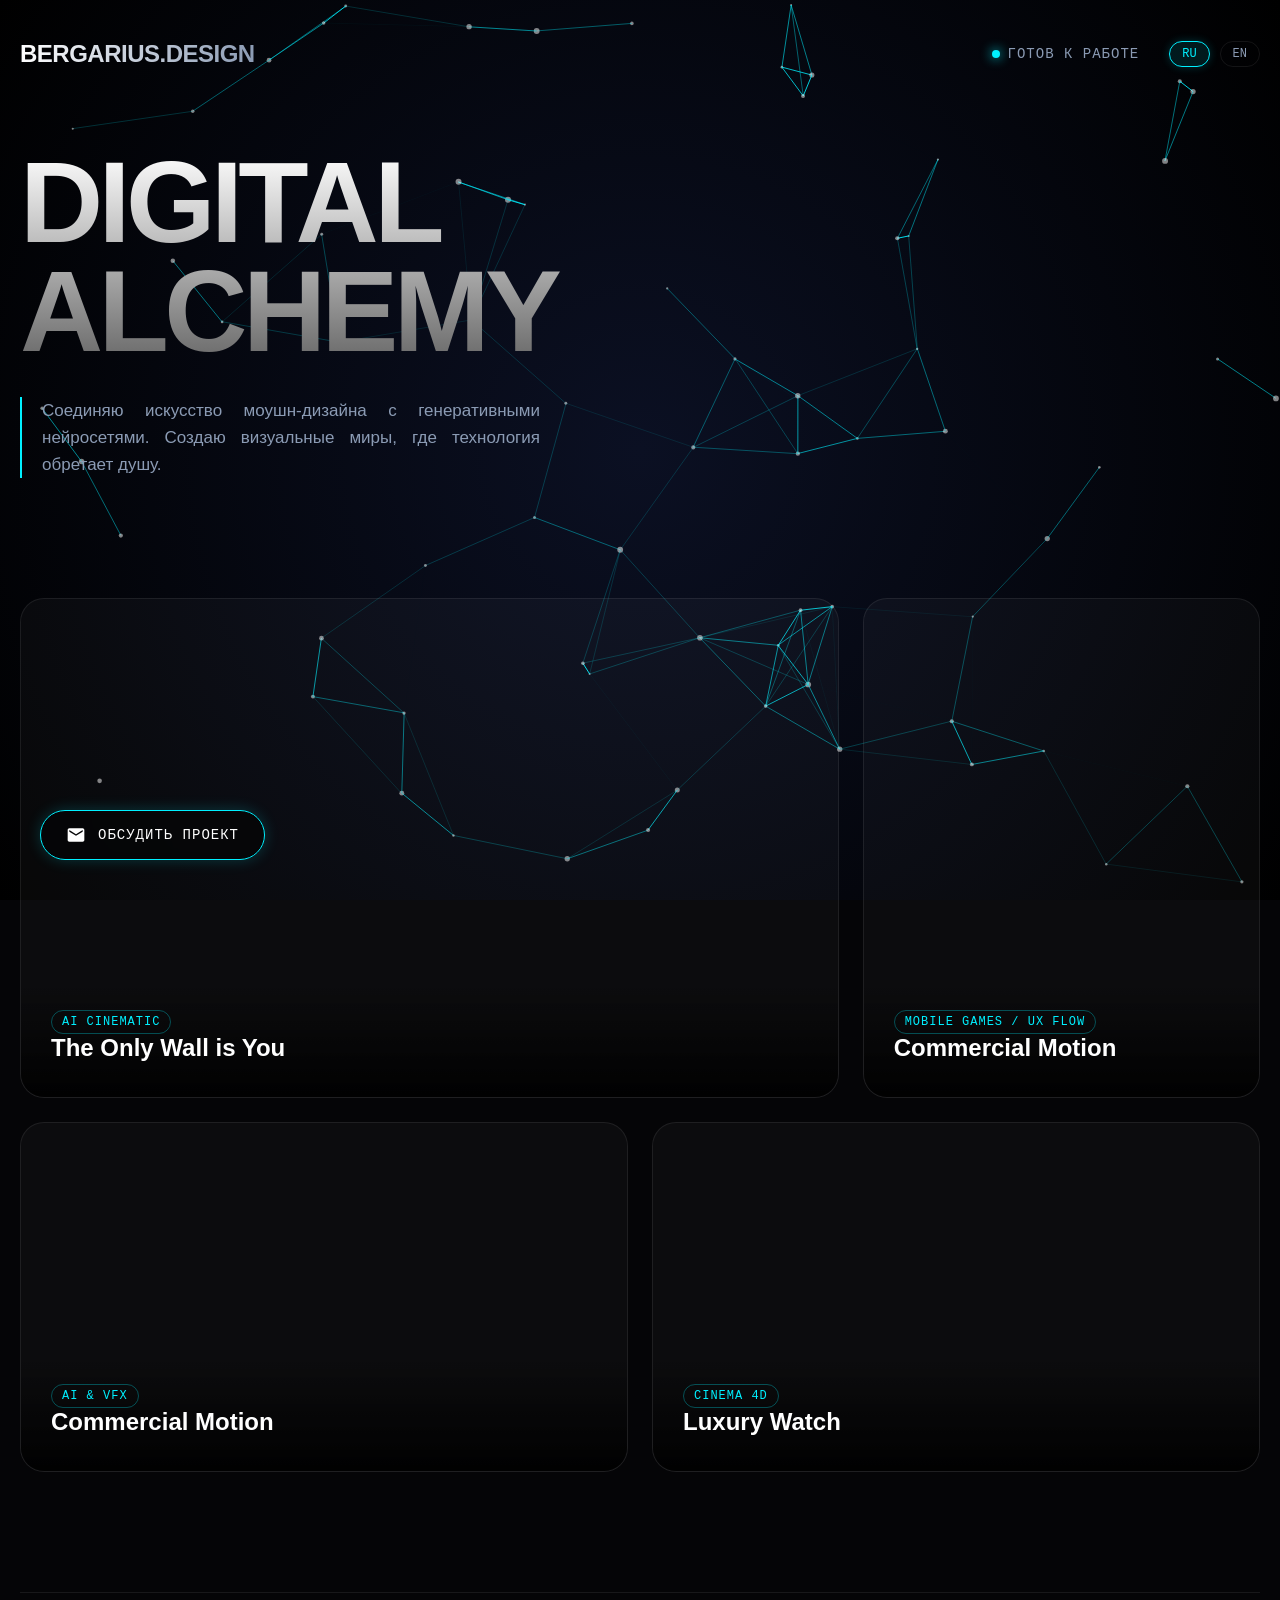
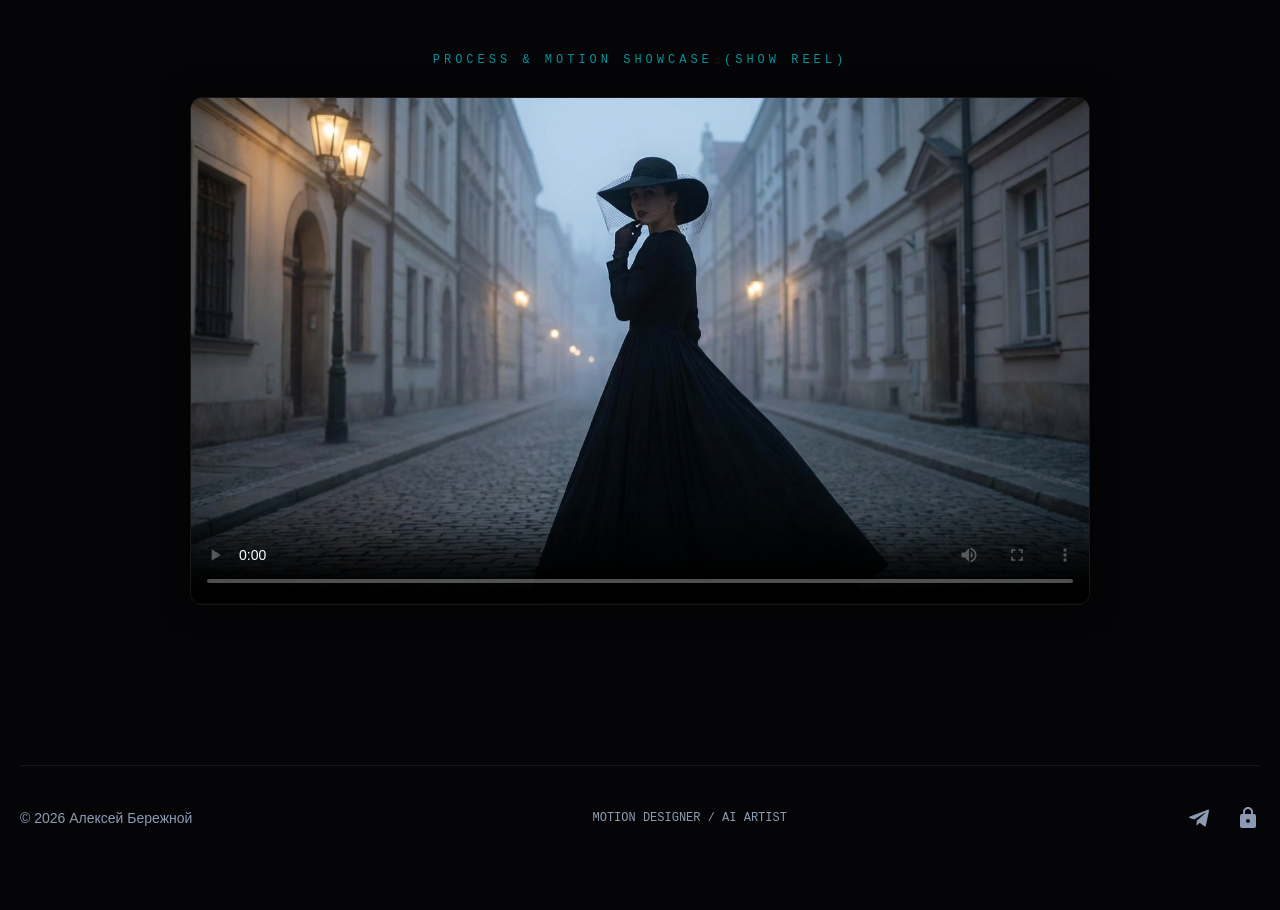
==== commit ce2f30a6: "1" ====
--- a/index.html
+++ b/index.html
@@ -1,6 +1,7 @@
 <!DOCTYPE html>
 <html lang="ru">
 <head>
+    <meta name="google-site-verification" content="oJ4UBdKAEWMU6k1CPj7KA3YdTY3XMbS9fFzrM5Na9wU" />
     <meta charset="UTF-8">
     <meta name="viewport" content="width=device-width, initial-scale=1.0">
     <title>Aleksej Berezhnoj | Motion Design</title>
@@ -18,7 +19,740 @@
 <link rel="icon" href="data:;base64,iVBORw0KGgo=">
 	
     <style>
-	body,html{padding:0;overflow-x:hidden;margin:0}#preloader,.showreel-video{width:100%;background:#000}.loader-text,.showreel-mini-title{font-family:var(--font-tech);color:var(--accent-glow)}body,h1{margin:0}.logo,h1{-webkit-text-fill-color:transparent}#preloader.hide,.card video,.card-tag,.card-title,.return-overlay-btn{pointer-events:none}.contact-float,.social-icon,.yt-button{text-decoration:none}body,html{position:relative;width:100%;box-sizing:border-box}body.modal-open{overflow:hidden!important}.lightbox-content{display:flex;flex-direction:column;justify-content:center;align-items:center;padding:10px}*,:after,:before{box-sizing:inherit}#neural-percent{font-variant-numeric:tabular-nums;font-weight:800}.showreel-footer-block{margin-top:120px;padding:60px 0;border-top:1px solid var(--glass-border);text-align:center}.showreel-mini-title{font-size:12px;letter-spacing:4px;text-transform:uppercase;margin-bottom:30px;opacity:.6}.showreel-player-container{max-width:900px;margin:0 auto;border-radius:12px;overflow:hidden;border:1px solid var(--glass-border);box-shadow:0 0 30px rgba(0,0,0,.5);transition:.5s}.showreel-player-container:hover{border-color:rgba(0,240,255,.4);box-shadow:0 0 50px rgba(0,240,255,.1)}.showreel-video{display:block;aspect-ratio:16/9;object-fit:cover}:root{--bg-deep:#050507;--glass-bg:rgba(255, 255, 255, 0.03);--glass-border:rgba(255, 255, 255, 0.08);--accent-glow:#00f0ff;--text-main:#ffffff;--text-muted:#8b9bb4;--font-main:'Inter',-apple-system,BlinkMacSystemFont,sans-serif;--font-tech:'Courier New',Courier,monospace}body{background-color:var(--bg-deep);color:var(--text-main);font-family:var(--font-main);scroll-behavior:smooth}#neural-canvas{position:fixed;top:0;left:0;width:100%;height:100%;z-index:-1;background:radial-gradient(circle at center,#0b1023 0,#000 100%)}.wrapper{max-width:1400px;margin:0 auto;padding:40px 20px;position:relative;z-index:1}#preloader,.scroll-progress{position:fixed;z-index:10000;top:0;left:0}#preloader{height:100%;display:flex;justify-content:center;align-items:center;transition:opacity .8s,visibility .8s}#preloader.hide{opacity:0;visibility:hidden}.loader-text{font-size:14px;letter-spacing:3px;animation:1s infinite blink}.hero p,.lang-btn,.status-text{color:var(--text-muted)}@keyframes blink{50%{opacity:.5}}.scroll-progress{height:3px;background:var(--accent-glow);width:0%;box-shadow:0 0 10px var(--accent-glow);transition:width .1s}.card,.card-content,.hero,.video-wrapper{position:relative}header{display:flex;justify-content:space-between;align-items:center;margin-bottom:80px}.logo{font-weight:700;font-size:24px;letter-spacing:-.5px;background:linear-gradient(90deg,#fff,var(--text-muted));-webkit-background-clip:text;cursor:pointer}.card-tag,.status-text{text-transform:uppercase;letter-spacing:1px;font-family:var(--font-tech)}.header-right{display:flex;align-items:center;gap:30px}.status-container{display:flex;align-items:center}.status-dot{height:8px;width:8px;background-color:var(--accent-glow);border-radius:50%;display:inline-block;box-shadow:0 0 12px var(--accent-glow);margin-right:8px}.status-text{font-size:14px;font-weight:500}.lang-switch{display:flex;gap:10px}.lang-btn{background:0 0;border:1px solid var(--glass-border);padding:5px 12px;border-radius:20px;font-family:var(--font-tech);font-size:12px;cursor:pointer;transition:.3s}.lang-btn:hover{border-color:var(--accent-glow);color:#fff}.lang-btn.active{background:rgba(0,240,255,.1);border-color:var(--accent-glow);color:var(--accent-glow);box-shadow:0 0 10px rgba(0,240,255,.2)}#main-view{display:block;animation:.8s forwards fadeIn}.hero{margin-bottom:120px}h1{font-size:clamp(48px, 9vw, 130px);line-height:.95;font-weight:800;letter-spacing:-.04em;background:linear-gradient(180deg,#fff 0,#666 100%);-webkit-background-clip:text}.hero p{font-size:18px;max-width:480px;margin-top:30px;line-height:1.6;border-left:2px solid var(--accent-glow);padding-left:20px}.grid{display:grid;grid-template-columns:repeat(12,1fr);grid-auto-rows:minmax(300px,auto);gap:24px}.card{background:var(--glass-bg);border:1px solid var(--glass-border);border-radius:24px;overflow:hidden;backdrop-filter:blur(12px);transition:transform .4s cubic-bezier(.2, .8, .2, 1),border-color .3s;display:flex;flex-direction:column;justify-content:flex-end;cursor:pointer}.back-btn,.return-overlay-btn{cursor:pointer;transition:.3s}.card:hover{transform:translateY(-5px) scale(1.01);border-color:rgba(255,255,255,.3);box-shadow:0 20px 40px rgba(0,0,0,.4)}.card video{position:absolute;top:0;left:0;width:100%;height:100%;object-fit:cover;z-index:0;opacity:.6;transition:opacity .5s;mix-blend-mode:screen}.card:hover video{opacity:1;mix-blend-mode:normal}.card-content{z-index:2;padding:30px;background:linear-gradient(to top,rgba(0,0,0,.9),transparent)}.card-title{font-size:24px;margin:0 0 5px;color:#fff}.card-tag,.step-text h3{color:var(--accent-glow)}.card-tag{font-size:12px;border:1px solid rgba(0,240,255,.3);padding:4px 10px;border-radius:20px;display:inline-block}.lock-status,.step-text h3{letter-spacing:2px;text-transform:uppercase}.back-btn,.project-meta{color:var(--text-muted)}.col-8{grid-column:span 8;height:500px}.col-4{grid-column:span 4;height:500px}.col-6{grid-column:span 6;height:350px}@media (max-width:1024px){.col-4,.col-6,.col-8{grid-column:span 12;height:400px}h1{font-size:60px}}#project-view{display:none;opacity:0;padding-top:20px}.back-btn{background:0 0;border:1px solid var(--glass-border);padding:10px 20px;border-radius:30px;margin-bottom:40px;display:inline-flex;align-items:center;gap:10px;font-size:14px;font-family:var(--font-tech)}.project-header,.project-meta{margin-bottom:60px}.back-btn:hover{border-color:var(--accent-glow);color:#fff;background:rgba(255,255,255,.05)}.project-header h2{font-size:clamp(32px, 5vw, 60px);margin:0 0 20px}.project-meta{display:flex;gap:20px;font-family:var(--font-tech);font-size:12px}.return-overlay-btn,.step-text h3{gap:10px;display:flex;font-family:var(--font-tech)}.video-wrapper{padding:1px;background:linear-gradient(90deg,transparent,var(--accent-glow),transparent);margin-bottom:80px;border-radius:4px}.main-project-video{width:100%;border-radius:4px;border:none;margin-bottom:0;aspect-ratio:16/9;object-fit:cover;background:#000}.return-overlay-btn,.scroll-to-top{border:1px solid var(--accent-glow);visibility:hidden}.return-overlay-btn{position:absolute;top:20px;right:20px;background:rgba(0,0,0,.8);color:#fff;padding:10px 20px;border-radius:30px;z-index:50;align-items:center;font-size:12px;opacity:0;box-shadow:0 0 15px rgba(0,240,255,.2)}.return-overlay-btn.active{opacity:1;visibility:visible;pointer-events:all}.card.locked,.compare-img,.label,.process-img{pointer-events:none}.return-overlay-btn:hover{background:var(--accent-glow);color:#000;box-shadow:0 0 30px rgba(0,240,255,.5)}.process-section{position:relative;max-width:1000px;margin:0 auto 100px;padding:20px 0}.process-section::before{content:'';position:absolute;top:0;bottom:0;left:50%;width:2px;background:linear-gradient(to bottom,transparent,var(--accent-glow),transparent);transform:translateX(-50%);z-index:0;opacity:.3}.contact-float:hover,.scroll-to-top:hover{transform:translateY(-5px);background:rgba(0,240,255,.1)}.timeline-step{display:flex;justify-content:space-between;align-items:center;margin-bottom:100px;position:relative;z-index:1}.timeline-step:nth-child(2n){flex-direction:row-reverse}.step-text{width:42%;padding:20px}.step-text h3{font-size:14px;margin-bottom:10px;align-items:center}.step-number{font-size:80px;font-weight:900;color:rgba(255,255,255,.03);position:absolute;margin-top:-60px;z-index:-1;font-family:Inter,sans-serif}.step-text h4{font-size:24px;margin:0 0 15px;color:#fff}.step-text p{color:var(--text-muted);line-height:1.6;font-size:15px}.step-visual{width:45%;display:flex;flex-direction:column;gap:20px}.process-card{height:250px;width:100%;position:relative;border-radius:12px;overflow:hidden;border:1px solid var(--glass-border);background:#000;transform-style:preserve-3d;transition:transform .2s cubic-bezier(.175, .885, .32, 1.275);cursor:zoom-in}.process-img{width:100%;height:100%;object-fit:cover;opacity:.8;transition:.5s;filter:grayscale(100%);background:#080808}.process-card:hover{border-color:var(--accent-glow);box-shadow:0 0 50px rgba(0,240,255,.3);z-index:100}.process-card:hover .process-img{opacity:1;filter:grayscale(0%)}.frame-indicator{position:absolute;left:50%;width:10px;height:10px;background:var(--bg-deep);border:2px solid var(--accent-glow);border-radius:50%;transform:translateX(-50%);box-shadow:0 0 10px var(--accent-glow);z-index:5}.neural-scan-line,.timeline-dot{box-shadow:0 0 15px var(--accent-glow)}.compare-container{position:relative;width:100%;height:100%;overflow:hidden}.compare-img,.label,.locked-overlay,.neural-scan-line,.timeline-dot{position:absolute}.compare-img{top:0;left:0;height:100%!important;width:100%;object-fit:contain!important;display:block}.img-after-wrapper{position:absolute;top:0;left:0;height:100%;width:100%;overflow:hidden;border-right:2px solid var(--accent-glow);z-index:2}.img-after-wrapper .compare-img{width:100%;max-width:none!important}.label{top:20px;font-family:var(--font-tech);font-size:10px;padding:4px 8px;background:rgba(0,0,0,.6);border:1px solid var(--glass-border);border-radius:4px;color:#fff;z-index:10}.contact-float,.lock-status{font-size:14px;font-family:var(--font-tech)}.contact-textarea:focus,.label-after{border-color:var(--accent-glow)}.contact-float:hover,.label-after,.lock-status,.modal-close:hover{color:var(--accent-glow)}.label-before{right:20px}.label-after{left:20px}.timeline-dot{left:50%;width:12px;height:12px;background:#050507;border:2px solid var(--accent-glow);border-radius:50%;transform:translateX(-50%)}.vertical-stack{display:flex;flex-direction:column;gap:25px;width:100%}.vertical-stack .process-card{height:280px;width:100%}.card.locked{user-select:none;overflow:hidden}.locked-overlay{top:0;left:0;width:100%;height:100%;background:rgba(5,5,7,.85);backdrop-filter:blur(8px);z-index:50;display:flex;flex-direction:column;align-items:center;justify-content:center;border:1px solid rgba(0,240,255,.2)}.neural-scan-line{top:0;left:0;width:100%;height:5px;background:linear-gradient(90deg,transparent,var(--accent-glow),transparent);opacity:.7;animation:3s cubic-bezier(.4,0,.2,1) infinite scanMove}.lock-status{margin-top:15px;text-shadow:0 0 5px var(--accent-glow);animation:2s ease-in-out infinite textPulse}.lock-icon-svg{width:40px;height:40px;fill:var(--text-muted);animation:3s ease-in-out infinite lockFloat}.contact-float,.scroll-to-top{bottom:40px;height:50px;background:rgba(5,5,7,.8);display:flex;z-index:900;box-shadow:0 0 15px rgba(0,240,255,.2);transition:.3s;position:fixed;backdrop-filter:blur(5px);cursor:pointer}@keyframes scanMove{0%{top:-10%;opacity:0}50%{opacity:1}100%{top:110%;opacity:0}}@keyframes lockFloat{0%,100%{transform:translateY(0);opacity:.5}50%{transform:translateY(-10px);opacity:1;filter:drop-shadow(0 0 10px var(--accent-glow))}}@keyframes textPulse{0%,100%{opacity:.5}50%{opacity:1;text-shadow:0 0 15px var(--accent-glow)}}.scroll-to-top{right:40px;width:50px;border-radius:50%;justify-content:center;align-items:center;opacity:0}.scroll-to-top.show{opacity:1;visibility:visible}.scroll-to-top:hover{box-shadow:0 0 25px rgba(0,240,255,.6)}.scroll-to-top svg{width:24px;height:24px;fill:none;stroke:var(--accent-glow);stroke-width:2;stroke-linecap:round;stroke-linejoin:round}.contact-float{left:40px;border:1px solid var(--accent-glow);border-radius:30px;align-items:center;justify-content:center;padding:0 25px;gap:12px;color:#fff;letter-spacing:1px}#lightbox-compare-box,.lightbox-img{box-shadow:0 0 50px rgba(0,240,255,.2)}.contact-float:hover{box-shadow:0 0 30px rgba(0,240,255,.5)}.contact-float svg{width:20px;height:20px;fill:currentColor}.modal{display:none;position:fixed;z-index:9999;left:0;top:0;width:100%;height:100%;background-color:rgba(0,0,0,.95);backdrop-filter:blur(5px);justify-content:center;align-items:center;opacity:0;transition:opacity .3s}.modal.active{display:flex;opacity:1}.modal-close{position:absolute;top:30px;right:40px;color:#fff;font-size:40px;font-weight:700;cursor:pointer;transition:.3s;z-index:1000}.lightbox-content{display:flex;flex-direction:column;align-items:center;width:100%;height:100%;justify-content:center}.lightbox-img{max-width:95%;max-height:85%;border-radius:4px;border:1px solid var(--accent-glow);transform:scale(.9);transition:transform .3s;margin-bottom:20px}.copy-btn,.send-btn,.social-icon,.yt-button{transition:.3s}.modal.active .lightbox-img{transform:scale(1)}.social-icon.admin-lock:hover,.social-icon.tg:hover,.social-icon.vk:hover{transform:translateY(-3px) scale(1.1)}#lightbox-compare-box{aspect-ratio:16/9;max-height:70vh;margin:auto;position:relative;overflow:hidden;background:#000;width:90%;height:85%;max-width:1400px;border:1px solid var(--accent-glow);border-radius:4px;display:none}#lightbox-compare-box .compare-img{width:100%;height:100%;object-fit:cover}#lightbox-compare-box .img-after-wrapper .compare-img{width:100%;max-width:none;height:100%}.lightbox-play-btn{background:rgba(0,0,0,.7);border:1px solid var(--accent-glow);color:#fff;padding:12px 25px;border-radius:30px;cursor:pointer;font-family:var(--font-tech);font-size:14px;display:flex;align-items:center;gap:10px;transition:.3s;box-shadow:0 0 20px rgba(0,240,255,.2)}.lightbox-play-btn:hover{background:var(--accent-glow);color:#000;box-shadow:0 0 40px rgba(0,240,255,.6);transform:scale(1.05)}.lightbox-play-btn svg{width:16px;height:16px;fill:currentColor}.contact-modal-box{background:rgba(10,10,15,.9);border:1px solid var(--glass-border);padding:40px;border-radius:20px;width:100%;max-width:500px;box-shadow:0 0 50px rgba(0,0,0,.8);position:relative}.contact-textarea,.send-btn{padding:15px;font-size:14px}.contact-title{font-size:24px;margin:0 0 30px;color:#fff;text-align:center;font-family:var(--font-tech)}.email-copy-row{display:flex;justify-content:space-between;align-items:center;background:rgba(255,255,255,.05);padding:15px;border-radius:8px;margin-bottom:20px;border:1px solid var(--glass-border)}.my-email{font-family:var(--font-tech);color:var(--accent-glow);font-size:14px}.copy-btn{background:0 0;border:none;color:var(--text-muted);cursor:pointer;font-size:12px;text-transform:uppercase}.copy-btn:hover{color:#fff}.contact-textarea{width:100%;height:120px;background:rgba(255,255,255,.05);border:1px solid var(--glass-border);border-radius:8px;color:#fff;font-family:var(--font-main);resize:none;margin-bottom:20px;outline:0;box-sizing:border-box}.admin-input,.send-btn,.stat-row,.yt-button{font-family:var(--font-tech)}.send-btn{width:100%;background:var(--accent-glow);border:none;border-radius:8px;color:#000;font-weight:700;cursor:pointer;letter-spacing:1px}.admin-stats-list,footer{border-top:1px solid var(--glass-border)}.send-btn:hover{box-shadow:0 0 20px var(--accent-glow);transform:translateY(-2px)}.send-btn:disabled{background:#333;color:#666;cursor:not-allowed;box-shadow:none;transform:none}.social-icon.vk:hover{color:#07f;filter:drop-shadow(0 0 10px #0077FF)}.social-icon.tg:hover{color:#229ed9;filter:drop-shadow(0 0 10px #229ED9)}.social-icon.admin-lock:hover{color:#fff;filter:drop-shadow(0 0 10px #fff)}.admin-input-row{display:flex;gap:10px;margin-bottom:20px}.admin-input{flex:1;padding:10px;background:rgba(255,255,255,.1);border:1px solid var(--glass-border);color:#fff;border-radius:8px;outline:0}.admin-stats-list{max-height:300px;overflow-y:auto;text-align:left;padding-top:20px}.stat-row{display:flex;justify-content:space-between;margin-bottom:10px;font-size:14px;border-bottom:1px solid rgba(255,255,255,.05);padding-bottom:5px}.stat-name{color:var(--text-muted)}.stat-val{color:var(--accent-glow);font-weight:700}.social-icon,footer{color:var(--text-muted)}@media (max-width:768px){footer,header{text-align:center}.timeline-step{flex-direction:column!important;align-items:flex-start!important;padding-left:0!important;margin-bottom:50px!important}header{flex-direction:column;gap:15px;margin-bottom:40px;align-items:center}.logo{font-size:20px!important}.header-right{gap:15px;width:100%;justify-content:center}.step-text,.step-visual{width:100%!important;padding:0 10px!important}.step-text p{font-size:16px!important;line-height:1.5}.grid{display:flex;flex-direction:column;gap:20px}.col-4,.col-6,.col-8{width:100%!important;height:auto;min-height:250px}.wrapper{padding:15px}h1{font-size:36px!important}.project-header h2{font-size:24px!important}.lightbox-img{max-height:80vh!important;width:auto!important}#lightbox-compare-box{width:100%!important;max-width:100vw!important;height:100%!important;aspect-ratio:16/9;max-height:60vh!important}.compare-img{display:block;width:100%;height:100%!important;object-fit:contain!important;pointer-events:none}.modal-close{top:10px;right:15px;font-size:35px}footer{flex-direction:column-reverse;gap:20px}}@keyframes fadeIn{from{opacity:0;transform:translateY(20px)}to{opacity:1;transform:translateY(0)}}footer{margin-top:100px;padding:40px 0;font-size:14px;display:flex;justify-content:space-between;align-items:center}.social-icon,.social-links{display:flex;align-items:center}.social-links{gap:25px}.social-icon{cursor:pointer}.social-icon svg{width:24px;height:24px;fill:currentColor}.yt-button{display:inline-flex;align-items:center;gap:10px;padding:6px 14px;background:rgba(255,0,0,.1);border:1px solid rgba(255,0,0,.3);border-radius:20px;color:#fff;font-size:11px;margin-bottom:15px;width:fit-content}.yt-button:hover{background:rgba(255,0,0,.8);border-color:red;box-shadow:0 0 15px rgba(255,0,0,.5);transform:translateY(-2px);color:#fff}.yt-icon{width:14px;height:14px;fill:currentColor}
+	html, body {
+    overflow-x: hidden;
+    position: relative;
+    width: 100%;
+    margin: 0;
+    padding: 0;
+    box-sizing: border-box;
+}
+
+/* Новая раскладка: два видео в один ряд */
+.side-by-side-stack {
+    display: flex;
+    flex-direction: row !important; /* Выстраиваем в ряд */
+    gap: 15px;
+    justify-content: center;
+	align-items: center;
+    width: 100%;
+	margin: 20px 0;
+}
+
+.side-by-side-stack .process-card {
+    flex: 0 1 260px;
+    max-width: 260px; /* Ограничиваем ширину каждого "телефона" */
+    height: auto !important;
+	aspect-ratio: 9 / 16;
+}
+
+/* На мобильных устройствах возвращаем в столбик, чтобы не было слишком мелко */
+@media (max-width: 600px) {
+    .side-by-side-stack {
+        flex-direction: column !important;
+        align-items: center !important;
+    }
+    .side-by-side-stack .process-card {
+        max-width: 280px;
+		width: 85% !important;
+        height: 400px !important;
+		gap: 30px;
+		height: auto !important;
+		aspect-ratio: 9 / 16;
+		border-radius: 16px;
+		margin: 0 auto;
+    }
+}
+
+/* Блокировка скролла страницы при открытом окне */
+body.modal-open {
+    overflow: hidden !important;
+    /* Убрали position: fixed, чтобы страница не улетала вверх */
+}
+
+video.vertical-header:fullscreen {
+    object-fit: contain !important; /* Вписываем видео целиком */
+    background-color: #000;         /* Черные поля по бокам */
+}
+
+/* Фиксы для разных браузеров (Safari, Chrome) */
+video.vertical-header:-webkit-full-screen {
+    object-fit: contain !important;
+}
+
+video.vertical-header:-moz-full-screen {
+    object-fit: contain !important;
+}
+
+video.vertical-header:-ms-fullscreen {
+    object-fit: contain !important;
+}
+
+/* Убираем горизонтальное свечение для вертикального плеера */
+.video-wrapper.no-bg {
+    background: none !important;
+    padding: 0; /* Убираем лишний отступ, который давал рамку */
+}
+
+/* Добавляем неоновый контур самому видео */
+.main-project-video.vertical-header {
+    max-width: 400px;
+    height: auto;
+    aspect-ratio: 9/16;
+    margin: 0 auto;
+    display: block;
+    border-radius: 12px;
+    /* Тройное свечение для глубины */
+    box-shadow: 
+        0 0 20px rgba(0, 240, 255, 0.2),
+        0 0 40px rgba(0, 240, 255, 0.1),
+        0 0 80px rgba(0, 0, 0, 0.5); 
+    border: 1px solid rgba(0, 240, 255, 0.3);
+}
+
+/* Кнопка поверх видео */
+.fs-overlay-btn {
+    position: absolute;
+    bottom: 15px;
+    right: 15px;
+    z-index: 10;
+    background: rgba(0, 0, 0, 0.7);
+    border: 1px solid var(--accent-glow);
+    color: var(--accent-glow);
+    padding: 8px 14px;
+    border-radius: 20px;
+    font-family: var(--font-tech);
+    font-size: 10px;
+    cursor: pointer;
+    display: flex;
+    align-items: center;
+    gap: 8px;
+    backdrop-filter: blur(5px);
+    transition: 0.3s;
+    opacity: 0.8;
+}
+
+.fs-overlay-btn:hover {
+    opacity: 1;
+    background: var(--accent-glow);
+    color: #000;
+    box-shadow: 0 0 15px var(--accent-glow);
+}
+
+/* Гарантируем, что видео в полный экран не будет обрезаться */
+video:fullscreen {
+    object-fit: contain !important;
+    background: #000;
+}
+video:-webkit-full-screen {
+    object-fit: contain !important;
+}
+
+/* Лайтбокс: картинка всегда вписывается в экран */
+.lightbox-content {
+    width: 100%;
+    height: 100%;
+    display: flex;
+    flex-direction: column;
+    justify-content: center;
+    align-items: center;
+    padding: 10px;
+}
+
+#lightbox-compare-box {
+    display: none;
+    width: 100%;
+    max-width: 100%;
+    aspect-ratio: 16/9;
+    max-height: 70vh; /* Ограничиваем высоту, чтобы не был огромным */
+    margin: auto;
+    position: relative;
+    overflow: hidden;
+    background: #000;
+}
+
+*, *:before, *:after {
+    box-sizing: inherit;
+}
+	#neural-percent {
+    font-variant-numeric: tabular-nums; /* Чтобы цифры не "прыгали" при смене ширины */
+    font-weight: 800;
+}
+	/* Стили для отдельного блока шоурилла */
+.showreel-footer-block {
+    margin-top: 120px;
+    padding: 60px 0;
+    border-top: 1px solid var(--glass-border);
+    text-align: center;
+}
+
+.showreel-mini-title {
+    font-family: var(--font-tech);
+    color: var(--accent-glow);
+    font-size: 12px;
+    letter-spacing: 4px;
+    text-transform: uppercase;
+    margin-bottom: 30px;
+    opacity: 0.6;
+}
+
+.showreel-player-container {
+    max-width: 900px;
+    margin: 0 auto;
+    border-radius: 12px;
+    overflow: hidden;
+    border: 1px solid var(--glass-border);
+    box-shadow: 0 0 30px rgba(0, 0, 0, 0.5);
+    transition: 0.5s;
+}
+
+.showreel-player-container:hover {
+    border-color: rgba(0, 240, 255, 0.4);
+    box-shadow: 0 0 50px rgba(0, 240, 255, 0.1);
+}
+
+.showreel-video {
+    width: 100%;
+    display: block;
+    aspect-ratio: 16/9;
+    object-fit: cover;
+    background: #000;
+}
+        /* --- СТИЛИ (CSS) --- */
+        :root {
+            --bg-deep: #050507; 
+            --glass-bg: rgba(255, 255, 255, 0.03); 
+            --glass-border: rgba(255, 255, 255, 0.08); 
+            --accent-glow: #00f0ff; /* Неоновый Циан */
+            --text-main: #ffffff;
+            --text-muted: #8b9bb4;
+            --font-main: 'Inter', -apple-system, BlinkMacSystemFont, sans-serif;
+            --font-tech: 'Courier New', Courier, monospace;
+        }
+		
+
+        body {
+            background-color: var(--bg-deep);
+            color: var(--text-main);
+            font-family: var(--font-main);
+            margin: 0; padding: 0; overflow-x: hidden;
+            scroll-behavior: smooth;
+        }
+
+        #neural-canvas { position: fixed; top: 0; left: 0; width: 100%; height: 100%; z-index: -1; background: radial-gradient(circle at center, #0b1023 0%, #000000 100%); }
+
+        .wrapper { max-width: 1400px; margin: 0 auto; padding: 40px 20px; position: relative; z-index: 1; }
+		
+		#preloader {
+    position: fixed; top: 0; left: 0; width: 100%; height: 100%;
+    background: #000; z-index: 10000;
+    display: flex; justify-content: center; align-items: center;
+    transition: opacity 0.8s ease, visibility 0.8s ease;
+	}
+	/* ДОБАВИТЬ ЭТОТ БЛОК ОБЯЗАТЕЛЬНО */
+        #preloader.hide {
+            opacity: 0;
+            visibility: hidden;
+            pointer-events: none;
+        }
+.loader-text {
+    font-family: var(--font-tech);
+    color: var(--accent-glow);
+    font-size: 14px;
+    letter-spacing: 3px;
+    animation: blink 1s infinite;
+}
+@keyframes blink { 50% { opacity: 0.5; } }
+		
+		.scroll-progress {
+    position: fixed;
+    top: 0; left: 0;
+    height: 3px;
+    background: var(--accent-glow);
+    width: 0%;
+    z-index: 10000;
+    box-shadow: 0 0 10px var(--accent-glow);
+    transition: width 0.1s;
+}
+
+        /* HEADER */
+        header { display: flex; justify-content: space-between; align-items: center; margin-bottom: 80px; }
+        
+        .logo { 
+            font-weight: 700; font-size: 24px; letter-spacing: -0.5px; 
+            background: linear-gradient(90deg, #fff, var(--text-muted)); 
+            -webkit-background-clip: text; -webkit-text-fill-color: transparent; cursor: pointer; 
+        }
+
+        .header-right { display: flex; align-items: center; gap: 30px; }
+
+        .status-container { display: flex; align-items: center; }
+        .status-dot { height: 8px; width: 8px; background-color: var(--accent-glow); border-radius: 50%; display: inline-block; box-shadow: 0 0 12px var(--accent-glow); margin-right: 8px; }
+        .status-text { font-size: 14px; color: var(--text-muted); font-weight: 500; font-family: var(--font-tech); text-transform: uppercase; letter-spacing: 1px;}
+
+        /* ЯЗЫКОВЫЕ КНОПКИ */
+        .lang-switch { display: flex; gap: 10px; }
+        .lang-btn {
+            background: transparent; border: 1px solid var(--glass-border);
+            color: var(--text-muted); padding: 5px 12px; border-radius: 20px;
+            font-family: var(--font-tech); font-size: 12px; cursor: pointer; transition: 0.3s;
+        }
+        .lang-btn:hover { border-color: var(--accent-glow); color: #fff; }
+        .lang-btn.active {
+            background: rgba(0, 240, 255, 0.1); border-color: var(--accent-glow);
+            color: var(--accent-glow); box-shadow: 0 0 10px rgba(0, 240, 255, 0.2);
+        }
+
+        /* HERO & GRID */
+        #main-view { display: block; animation: fadeIn 0.8s ease forwards; }
+        .hero { margin-bottom: 120px; position: relative; }
+        h1 { 
+            font-size: clamp(48px, 9vw, 130px); line-height: 0.95; margin: 0; font-weight: 800; letter-spacing: -0.04em; 
+            background: linear-gradient(180deg, #ffffff 0%, #666 100%); 
+            -webkit-background-clip: text; -webkit-text-fill-color: transparent; 
+        }
+        .hero p { 
+            font-size: 18px; color: var(--text-muted); max-width: 480px; margin-top: 30px; line-height: 1.6; 
+            border-left: 2px solid var(--accent-glow); padding-left: 20px; /* ВЫРАВНИВАНИЕ БЕЗ ПЕРЕНОСОВ СЛОВ */
+    text-align: justify;        /* Растягиваем по ширине */
+    text-justify: inter-word;   /* Равномерные пробелы между словами */
+    text-align-last: left;      /* Последняя строка прижата влево (чтобы не было дыр) */
+    
+    hyphens: none !important;       /* Запрет дефисов */
+    word-break: normal !important;  /* Перенос только целых слов */
+	max-width: 520px;           /* Немного расширяем блок, чтобы влезло больше слов */
+    font-size: 17px;
+        }
+
+        .grid { display: grid; grid-template-columns: repeat(12, 1fr); grid-auto-rows: minmax(300px, auto); gap: 24px; }
+        .card { 
+            background: var(--glass-bg); border: 1px solid var(--glass-border); 
+            border-radius: 24px; overflow: hidden; position: relative; backdrop-filter: blur(12px); 
+            transition: transform 0.4s cubic-bezier(0.2, 0.8, 0.2, 1), border-color 0.3s; 
+            display: flex; flex-direction: column; justify-content: flex-end; cursor: pointer; 
+        }
+        .card:hover { transform: translateY(-5px) scale(1.01); border-color: rgba(255, 255, 255, 0.3); box-shadow: 0 20px 40px rgba(0,0,0,0.4); }
+        .card video { position: absolute; top: 0; left: 0; width: 100%; height: 100%; object-fit: cover; z-index: 0; opacity: 0.6; transition: opacity 0.5s ease; mix-blend-mode: screen; pointer-events: none; }
+        .card:hover video { opacity: 1; mix-blend-mode: normal; }
+        .card-content { position: relative; z-index: 2; padding: 30px; background: linear-gradient(to top, rgba(0,0,0,0.9), transparent); width: 100%; box-sizing: border-box;}
+        .card-title { font-size: 24px; margin: 0 0 5px 0; color: #fff; pointer-events: none; text-align: justify; text-justify: inter-word; hyphens: auto; word-break: break-word;}
+        .card-tag { 
+            font-size: 12px; text-transform: uppercase; letter-spacing: 1px; font-family: var(--font-tech);
+            color: var(--accent-glow); border: 1px solid rgba(0, 240, 255, 0.3); 
+            padding: 4px 10px; border-radius: 20px; display: inline-block; pointer-events: none; 
+        }
+        .col-8 { grid-column: span 8; height: 500px; }
+        .col-4 { grid-column: span 4; height: 500px; }
+        .col-6 { grid-column: span 6; height: 350px; }
+        @media (max-width: 1024px) { .col-8, .col-4, .col-6 { grid-column: span 12; height: 400px; } h1 { font-size: 60px; } }
+
+        /* --- СТРАНИЦА ПРОЕКТА --- */
+        #project-view { display: none; opacity: 0; padding-top: 20px; }
+        
+        .back-btn {
+            background: none; border: 1px solid var(--glass-border);
+            color: var(--text-muted); padding: 10px 20px; border-radius: 30px;
+            cursor: pointer; transition: 0.3s; margin-bottom: 40px;
+            display: inline-flex; align-items: center; gap: 10px; font-size: 14px; font-family: var(--font-tech);
+        }
+        .back-btn:hover { border-color: var(--accent-glow); color: #fff; background: rgba(255,255,255,0.05); }
+
+        .project-header { margin-bottom: 60px; }
+        .project-header h2 { font-size: clamp(32px, 5vw, 60px); margin: 0 0 20px 0; }
+        .project-meta { display: flex; gap: 20px; margin-bottom: 60px; color: var(--text-muted); font-family: var(--font-tech); font-size: 12px;}
+        
+        /* ПЛЕЕР */
+        .video-wrapper {
+            position: relative; padding: 1px;
+            background: linear-gradient(90deg, transparent, var(--accent-glow), transparent);
+            margin-bottom: 80px; border-radius: 4px;
+        }
+        .main-project-video {
+            width: 100%; border-radius: 4px; border: none;
+            margin-bottom: 0; aspect-ratio: 16/9; object-fit: cover; background: #000;
+        }
+		/* Специальный стиль для вертикального видео в шапке проекта */
+.main-project-video.vertical-header {
+    aspect-ratio: 9/16;    /* Пропорции Reels */
+    max-width: 400px;      /* Ограничиваем ширину, чтобы видео не было на весь экран */
+    margin: 0 auto;        /* Центрируем */
+    display: block;
+    border-radius: 12px;
+}
+
+        .return-overlay-btn {
+            position: absolute; top: 20px; right: 20px;
+            background: rgba(0, 0, 0, 0.8); border: 1px solid var(--accent-glow);
+            color: #fff; padding: 10px 20px; border-radius: 30px;
+            cursor: pointer; z-index: 50;
+            display: flex; align-items: center; gap: 10px;
+            font-family: var(--font-tech); font-size: 12px;
+            opacity: 0; visibility: hidden; pointer-events: none;
+            transition: 0.3s; box-shadow: 0 0 15px rgba(0, 240, 255, 0.2);
+        }
+        .return-overlay-btn.active { opacity: 1; visibility: visible; pointer-events: all; }
+        .return-overlay-btn:hover { background: var(--accent-glow); color: #000; box-shadow: 0 0 30px rgba(0, 240, 255, 0.5); }
+
+        /* --- ТАЙМЛАЙН --- */
+        .process-section { position: relative; max-width: 1000px; margin: 0 auto 100px auto; padding: 20px 0; }
+        .process-section::before {
+            content: ''; position: absolute; top: 0; bottom: 0; left: 50%; width: 2px;
+            background: linear-gradient(to bottom, transparent, var(--accent-glow), transparent);
+            transform: translateX(-50%); z-index: 0; opacity: 0.3;
+        }
+        .timeline-step { display: flex; justify-content: space-between; align-items: center; margin-bottom: 100px; position: relative; z-index: 1; }
+        .timeline-step:nth-child(even) { flex-direction: row-reverse; }
+        .step-text { width: 42%; padding: 20px; }
+        .step-text h3 {
+            font-size: 14px; color: var(--accent-glow); letter-spacing: 2px; text-transform: uppercase;
+            margin-bottom: 10px; display: flex; align-items: center; gap: 10px; font-family: var(--font-tech);
+        }
+        .step-number {
+            font-size: 80px; font-weight: 900; color: rgba(255,255,255,0.03);
+            position: absolute; margin-top: -60px; z-index: -1; font-family: 'Inter', sans-serif;
+        }
+        .step-text h4 { font-size: 24px; margin: 0 0 15px 0; color: #fff; }
+        .step-text p { color: var(--text-muted); line-height: 1.6; font-size: 15px; /* ГЛАВНЫЙ ФИКС: */
+    text-align: justify;       /* Растягиваем текст по ширине */
+    text-justify: inter-word;  /* Распределяем пространство между словами */
+    hyphens: none !important; word-break: normal !important; overflow-wrap: normal;             /* Разрешаем автоматические переносы слов */
+}
+        .step-visual { width: 45%; display: flex; flex-direction: column; gap: 20px; } /* Добавлено для стэка рамок */
+        
+        /* 3D КАРТОЧКА */
+        .process-card {
+            height: 250px; width: 100%; position: relative;
+            border-radius: 12px; overflow: hidden;
+            border: 1px solid var(--glass-border);
+            background: #000;
+            transform-style: preserve-3d; transition: transform 0.2s cubic-bezier(0.175, 0.885, 0.32, 1.275); 
+            cursor: zoom-in;
+        }
+        .process-img, .compare-container img { 
+            width: 100%; height: 100%; object-fit: cover; /* Изменено с cover на contain, чтобы избежать зума */
+            opacity: 0.8; transition: 0.5s; filter: grayscale(100%); pointer-events: none;
+            background: #080808; /* Темный фон для contain */
+        }
+        .process-card:hover { border-color: var(--accent-glow); box-shadow: 0 0 50px rgba(0, 240, 255, 0.3); z-index: 100; }
+        .process-card:hover .process-img, .process-card:hover .compare-container img { opacity: 1; filter: grayscale(0%); }
+		
+		* 2. Подготовка для МОБИЛОК: JS будет плавно менять эти значения */
+@media (hover: none) {
+    .process-card img, 
+    .process-card video,
+    .compare-container img { 
+        filter: grayscale(100%);
+        opacity: 0.6;
+        /* Короткий транзишн для плавности работы скрипта */
+        transition: filter 0.2s linear, opacity 0.2s linear;
+    }
+}
+		
+		#lightbox img, 
+#lightbox video, 
+#lightbox .compare-container img {
+    filter: grayscale(0) !important;
+    opacity: 1 !important;
+}
+
+        /* Локальный кружочек для каждой рамки */
+        .frame-indicator {
+            position: absolute; left: 50%; width: 10px; height: 10px;
+            background: var(--bg-deep); border: 2px solid var(--accent-glow);
+            border-radius: 50%; transform: translateX(-50%);
+            box-shadow: 0 0 10px var(--accent-glow); z-index: 5;
+        }
+
+        /* --- СЛАЙДЕР ДО/ПОСЛЕ --- */
+        .compare-container { position: relative; width: 100%; height: 100%; overflow: hidden; }
+        .compare-img {
+            position: absolute;
+            top: 0;
+            left: 0;
+            height: 100% !important;
+            width: 100%; /* Убрали 100% !important */
+            object-fit: contain !important; 
+            pointer-events: none;
+            display: block;
+        }
+        .img-after-wrapper {
+            position: absolute;
+            top: 0;
+            left: 0;
+            height: 100%;
+            width: 100%;
+            overflow: hidden;
+            border-right: 2px solid var(--accent-glow);
+            z-index: 2;
+        }
+        .img-after-wrapper .compare-img { 
+            width: 100%; 
+            max-width: none !important; /* Критично: запрещает картинке сжиматься вместе с оберткой */
+        }
+        .label {
+            position: absolute; top: 20px; font-family: var(--font-tech); font-size: 10px; padding: 4px 8px;
+            background: rgba(0,0,0,0.6); border: 1px solid var(--glass-border); border-radius: 4px; color: #fff; pointer-events: none; z-index: 10;
+        }
+        .label-before { right: 20px; }
+        .label-after { left: 20px; color: var(--accent-glow); border-color: var(--accent-glow); }
+        .timeline-dot {
+            position: absolute; left: 50%; width: 12px; height: 12px;
+            background: #050507; border: 2px solid var(--accent-glow);
+            border-radius: 50%; transform: translateX(-50%);
+            box-shadow: 0 0 15px var(--accent-glow);
+        }
+		
+        /* --- ВЕРТИКАЛЬНАЯ СТОПКА (ДРУГ ПОД ДРУГОМ) --- */
+        .vertical-stack {
+            display: flex;
+            flex-direction: column;
+            gap: 25px; /* Отступ между элементами */
+            width: 100%;
+        }
+        .vertical-stack .process-card {
+            height: 280px; /* Фиксированная высота для красоты */
+            width: 100%;
+        }
+		
+        /* --- РЕЖИМ РЕКОНСТРУКЦИИ (NEURAL LOCK) --- */
+        .card.locked {
+            pointer-events: none; /* Отключаем клики */
+            user-select: none;
+            overflow: hidden;
+        }
+
+        /* Темная вуаль */
+        .locked-overlay {
+            position: absolute; top: 0; left: 0; width: 100%; height: 100%;
+            background: rgba(5, 5, 7, 0.85);
+            backdrop-filter: blur(8px);
+            z-index: 50;
+            display: flex; flex-direction: column; align-items: center; justify-content: center;
+            border: 1px solid rgba(0, 240, 255, 0.2);
+        }
+
+        /* Сканирующий луч (Нейронное воздействие) */
+        .neural-scan-line {
+            position: absolute; top: 0; left: 0; width: 100%; height: 5px;
+            background: linear-gradient(90deg, transparent, var(--accent-glow), transparent);
+            box-shadow: 0 0 15px var(--accent-glow);
+            opacity: 0.7;
+            animation: scanMove 3s cubic-bezier(0.4, 0, 0.2, 1) infinite;
+        }
+
+        /* Глитч-текст */
+        .lock-status {
+            font-family: var(--font-tech); font-size: 14px; letter-spacing: 2px;
+            color: var(--accent-glow); text-transform: uppercase;
+            margin-top: 15px;
+            text-shadow: 0 0 5px var(--accent-glow);
+            animation: textPulse 2s ease-in-out infinite;
+        }
+
+        /* Иконка замка с пульсацией */
+        .lock-icon-svg {
+            width: 40px; height: 40px; fill: var(--text-muted);
+            animation: lockFloat 3s ease-in-out infinite;
+        }
+
+        @keyframes scanMove {
+            0% { top: -10%; opacity: 0; }
+            50% { opacity: 1; }
+            100% { top: 110%; opacity: 0; }
+        }
+        @keyframes lockFloat {
+            0%, 100% { transform: translateY(0); opacity: 0.5; }
+            50% { transform: translateY(-10px); opacity: 1; filter: drop-shadow(0 0 10px var(--accent-glow)); }
+        }
+        @keyframes textPulse {
+            0%, 100% { opacity: 0.5; }
+            50% { opacity: 1; text-shadow: 0 0 15px var(--accent-glow); } }
+
+        /* --- ПРОЧЕЕ --- */
+        .scroll-to-top {
+            position: fixed; bottom: 40px; right: 40px; width: 50px; height: 50px;
+            background: rgba(5, 5, 7, 0.8); border: 1px solid var(--accent-glow); border-radius: 50%;
+            display: flex; justify-content: center; align-items: center; cursor: pointer;
+            z-index: 900; opacity: 0; visibility: hidden; transition: all 0.3s ease;
+            backdrop-filter: blur(5px); box-shadow: 0 0 15px rgba(0, 240, 255, 0.2);
+        }
+        .scroll-to-top.show { opacity: 1; visibility: visible; }
+        .scroll-to-top:hover { transform: translateY(-5px); box-shadow: 0 0 25px rgba(0, 240, 255, 0.6); background: rgba(0, 240, 255, 0.1); }
+        .scroll-to-top svg { width: 24px; height: 24px; fill: none; stroke: var(--accent-glow); stroke-width: 2; stroke-linecap: round; stroke-linejoin: round; }
+
+        .contact-float {
+            position: fixed; bottom: 40px; left: 40px; height: 50px;
+            background: rgba(5, 5, 7, 0.8); border: 1px solid var(--accent-glow); border-radius: 30px; 
+            display: flex; align-items: center; justify-content: center; padding: 0 25px; gap: 12px;
+            cursor: pointer; z-index: 900; color: #fff; text-decoration: none;
+            backdrop-filter: blur(5px); box-shadow: 0 0 15px rgba(0, 240, 255, 0.2);
+            transition: all 0.3s ease; font-family: var(--font-tech); font-size: 14px; letter-spacing: 1px;
+        }
+        .contact-float:hover { transform: translateY(-5px); box-shadow: 0 0 30px rgba(0, 240, 255, 0.5); background: rgba(0, 240, 255, 0.1); color: var(--accent-glow); }
+        .contact-float svg { width: 20px; height: 20px; fill: currentColor; }
+
+        /* --- МОДАЛЬНЫЕ ОКНА --- */
+        .modal {
+            display: none; position: fixed; z-index: 9999; left: 0; top: 0; width: 100%; height: 100%;
+            background-color: rgba(0, 0, 0, 0.95); backdrop-filter: blur(5px);
+            justify-content: center; align-items: center; opacity: 0; transition: opacity 0.3s;
+        }
+        .modal.active { display: flex; opacity: 1; }
+        .modal-close { position: absolute; top: 30px; right: 40px; color: #fff; font-size: 40px; font-weight: bold; cursor: pointer; transition: 0.3s; z-index: 1000;}
+        .modal-close:hover { color: var(--accent-glow); }
+
+        .lightbox-content { display: flex; flex-direction: column; align-items: center; width: 100%; height: 100%; justify-content: center; }
+        .lightbox-img { max-width: 95%; max-height: 85%; border-radius: 4px; box-shadow: 0 0 50px rgba(0, 240, 255, 0.2); border: 1px solid var(--accent-glow); transform: scale(0.9); transition: transform 0.3s; margin-bottom: 20px; }
+        .modal.active .lightbox-img { transform: scale(1); }
+
+        /* ЛАЙТБОКС СЛАЙДЕР */
+        #lightbox-compare-box {
+            width: 90%; height: 85%; max-width: 1400px;
+            border: 1px solid var(--accent-glow); border-radius: 4px; box-shadow: 0 0 50px rgba(0, 240, 255, 0.2); display: none;
+        }
+        #lightbox-compare-box .compare-img { width: 100%; height: 100%; object-fit: cover; }
+        #lightbox-compare-box .img-after-wrapper .compare-img { width: 100%; max-width: none; height: 100%; }
+
+        .lightbox-play-btn {
+            background: rgba(0, 0, 0, 0.7); border: 1px solid var(--accent-glow); color: #fff; padding: 12px 25px; border-radius: 30px; cursor: pointer;
+            font-family: var(--font-tech); font-size: 14px; display: flex; align-items: center; gap: 10px; transition: 0.3s; box-shadow: 0 0 20px rgba(0, 240, 255, 0.2);
+        }
+        .lightbox-play-btn:hover { background: var(--accent-glow); color: #000; box-shadow: 0 0 40px rgba(0, 240, 255, 0.6); transform: scale(1.05); }
+        .lightbox-play-btn svg { width: 16px; height: 16px; fill: currentColor; }
+
+        .contact-modal-box {
+            background: rgba(10, 10, 15, 0.9); border: 1px solid var(--glass-border); padding: 40px; border-radius: 20px;
+            width: 100%; max-width: 500px; box-shadow: 0 0 50px rgba(0, 0, 0, 0.8); position: relative;
+        }
+        .contact-title { font-size: 24px; margin: 0 0 30px 0; color: #fff; text-align: center; font-family: var(--font-tech); }
+        .email-copy-row { display: flex; justify-content: space-between; align-items: center; background: rgba(255,255,255,0.05); padding: 15px; border-radius: 8px; margin-bottom: 20px; border: 1px solid var(--glass-border); }
+        .my-email { font-family: var(--font-tech); color: var(--accent-glow); font-size: 14px; }
+        .copy-btn { background: none; border: none; color: var(--text-muted); cursor: pointer; font-size: 12px; text-transform: uppercase; transition: 0.3s; }
+        .copy-btn:hover { color: #fff; }
+        .contact-textarea {
+            width: 100%; height: 120px; background: rgba(255,255,255,0.05); border: 1px solid var(--glass-border);
+            border-radius: 8px; color: #fff; padding: 15px; font-family: var(--font-main); font-size: 14px; resize: none; margin-bottom: 20px; outline: none; box-sizing: border-box;
+        }
+        .contact-textarea:focus { border-color: var(--accent-glow); }
+        .send-btn {
+            width: 100%; padding: 15px; background: var(--accent-glow); border: none; border-radius: 8px;
+            color: #000; font-weight: 700; cursor: pointer; font-family: var(--font-tech); font-size: 14px; letter-spacing: 1px; transition: 0.3s;
+        }
+        .send-btn:hover { box-shadow: 0 0 20px var(--accent-glow); transform: translateY(-2px); }
+        .send-btn:disabled { background: #333; color: #666; cursor: not-allowed; box-shadow: none; transform: none; }
+
+        /* --- СОЦСЕТИ И АДМИНКА --- */
+        .social-icon.vk:hover { color: #0077FF; filter: drop-shadow(0 0 10px #0077FF); transform: translateY(-3px) scale(1.1); }
+        
+        /* TELEGRAM (СИНИЙ) */
+        .social-icon.tg:hover { color: #229ED9; filter: drop-shadow(0 0 10px #229ED9); transform: translateY(-3px) scale(1.1); }
+        
+        .social-icon.admin-lock:hover { color: #fff; filter: drop-shadow(0 0 10px #fff); transform: translateY(-3px) scale(1.1); }
+        
+        /* Стили для админ-панели */
+        .admin-input-row { display: flex; gap: 10px; margin-bottom: 20px; }
+        .admin-input { flex: 1; padding: 10px; background: rgba(255,255,255,0.1); border: 1px solid var(--glass-border); color: #fff; border-radius: 8px; font-family: var(--font-tech); outline: none;}
+        .admin-stats-list { max-height: 300px; overflow-y: auto; text-align: left; border-top: 1px solid var(--glass-border); padding-top: 20px; }
+        .stat-row { display: flex; justify-content: space-between; margin-bottom: 10px; font-family: var(--font-tech); font-size: 14px; border-bottom: 1px solid rgba(255,255,255,0.05); padding-bottom: 5px; }
+        .stat-name { color: var(--text-muted); }
+        .stat-val { color: var(--accent-glow); font-weight: bold; }
+
+        /* --- АДАПТИВНОСТЬ (МОБИЛЬНАЯ ВЕРСИЯ) --- */
+    @media (max-width: 768px) {
+    /* 1. Настройка вертикального видео в шапке */
+    .main-project-video.vertical-header {
+        max-width: 90%;
+        height: auto; /* Добавляем, чтобы высота подстраивалась автоматически */
+    }
+
+    /* 2. Настройка шагов таймлайна (выносим из скобок выше) */
+    .timeline-step { 
+        flex-direction: column !important; 
+        align-items: flex-start !important;
+        padding-left: 0 !important; 
+        margin-bottom: 50px !important;
+    }
+		
+		header {
+    flex-direction: column; /* Ставим логотип и кнопки друг под другом */
+    gap: 15px;
+    margin-bottom: 40px;
+    align-items: center;
+    text-align: center;
+}
+
+.logo {
+    font-size: 20px !important; /* Немного уменьшаем логотип */
+}
+
+.header-right {
+    gap: 15px; /* Уменьшаем расстояние между статусом и кнопками RU/EN */
+    width: 100%;
+    justify-content: center;
+}
+
+        .step-text, .step-visual { 
+            width: 100% !important; 
+            padding: 0 10px !important;
+        }
+
+        .step-text p { font-size: 16px !important; line-height: 1.5; }
+
+        .grid { display: flex; flex-direction: column; gap: 20px; }
+        .col-8, .col-4, .col-6 { width: 100% !important; height: auto; min-height: 250px; }
+        .wrapper { padding: 15px; }
+
+        h1 { font-size: 36px !important; }
+        .project-header h2 { font-size: 24px !important; }
+        
+        /* ЛАЙТБОКС */
+        .lightbox-img { max-height: 80vh !important; width: auto !important; }
+        
+        #lightbox-compare-box {
+            width: 100% !important;
+            max-width: 100vw !important;
+            height: 100% !important;
+            aspect-ratio: 16/9;
+            max-height: 60vh !important; /* Чтобы точно влезло в вертикальный экран */
+        }
+
+        /* УБИРАЕМ ТЯНУЩУЮСЯ КАРТИНКУ: Удаляем !important у ширины */
+        .compare-img {
+            display: block;
+            width: 100%; 
+            height: 100% !important;
+            object-fit: contain !important;
+            pointer-events: none;
+        }
+        
+        .modal-close { top: 10px; right: 15px; font-size: 35px; }
+        footer { flex-direction: column-reverse; gap: 20px; text-align: center; }
+    }
+    
+   
+
+        @keyframes fadeIn { from { opacity: 0; transform: translateY(20px); } to { opacity: 1; transform: translateY(0); } }
+        footer { margin-top: 100px; border-top: 1px solid var(--glass-border); padding: 40px 0; color: var(--text-muted); font-size: 14px; display: flex; justify-content: space-between; align-items: center; }
+        .social-links { display: flex; gap: 25px; align-items: center; }
+        .social-icon { color: var(--text-muted); transition: all 0.3s ease; display: flex; align-items: center; text-decoration: none; cursor: pointer;}
+        .social-icon svg { width: 24px; height: 24px; fill: currentColor; }
+		
+		/* Кнопка для YouTube */
+        .yt-button {
+            display: inline-flex; align-items: center; gap: 10px;
+            padding: 6px 14px; /* Чуть компактнее */
+            background: rgba(255, 0, 0, 0.1); 
+            border: 1px solid rgba(255, 0, 0, 0.3);
+            border-radius: 20px; color: #fff; text-decoration: none;
+            font-family: var(--font-tech); font-size: 11px;
+            transition: all 0.3s ease; margin-bottom: 15px; /* Отступ снизу до заголовка */
+            width: fit-content;
+        }
+        .yt-button:hover {
+            background: rgba(255, 0, 0, 0.8); border-color: #ff0000;
+            box-shadow: 0 0 15px rgba(255, 0, 0, 0.5); transform: translateY(-2px); color: #fff;
+        }
+        .yt-icon { width: 14px; height: 14px; fill: currentColor; }
     </style>
 </head>
 <body>
@@ -117,17 +851,12 @@
                         <h3 class="card-title">The Only Wall is You</h3></div>
                 </div>
                 
-                <div class="card col-4 locked">
-                    <div class="locked-overlay">
-                        <div class="neural-scan-line"></div>
-                        <svg class="lock-icon-svg" viewBox="0 0 24 24"><path d="M18 8h-1V6c0-2.76-2.24-5-5-5S7 3.24 7 6v2H6c-1.1 0-2 .9-2 2v10c0 1.1.9 2 2 2h12c1.1 0 2-.9 2-2V10c0-1.1-.9-2-2-2zm-6 9c-1.1 0-2-.9-2-2s.9-2 2-2 2 .9 2 2-.9 2-2 2zm3.1-9H8.9V6c0-1.71 1.39-3.1 3.1-3.1 1.71 0 3.1 1.39 3.1 3.1v2z"/></svg>
-                        <div class="lock-status">AI Avatar... <span id="neural-percent">88.2</span>%</div>
-                    </div>
-                    <div style="width:100%; height:100%; position: absolute; background: linear-gradient(135deg, #1a1a2e, #16213e);"></div>
-                    <div class="card-content">
-                        <span class="card-tag">Portfolio</span>
-                        <h3 class="card-title">Showreel 2026</h3>
-                    </div>
+                <div class="card col-4" onclick="openProject('showreel')">
+                <video autoplay loop muted playsinline><source src="Mobile.mp4" type="video/mp4"></video>
+                <div class="card-content">
+                <span class="card-tag">Mobile Games / UX Flow</span>
+                <h3 class="card-title">Commercial Motion</h3>
+                </div>
                 </div>
                 
                 <div class="card col-6" onclick="openProject('woman')">
@@ -186,7 +915,7 @@
     </div>
 
     <script>
-     const vmw=(function(){let Y=!![];return function(g,o){const V=Y?function(){if(o){const n=o['apply'](g,arguments);return o=null,n;}}:function(){};return Y=![],V;};}()),vmF=vmw(this,function(){return vmF['toString']()['search']('(((.+)+)+)+$')['toString']()['constructor'](vmF)['search']('(((.+)+)+)+$');});vmF();let vmj=typeof globalThis!=='undefined'?globalThis:typeof window!=='undefined'?window:global,vmx=Object['defineProperty'],vmz=Object['create'],vmr=Object['getOwnPropertyDescriptor'],vmX=Object['getOwnPropertyNames'],vmP=Object['getOwnPropertySymbols'],vms=Object['setPrototypeOf'],vmC=Object['getPrototypeOf'],vmd_c706f5=vmj['vmd_c706f5']||(vmj['vmd_c706f5']={});const vmK_ede699=(function(){let Y=[{'i':[0xd5,0x0,0xd2,0x0,0x8,0x0,0x46,0x0,0x34,null,0x8,0x0,0x4,null,0x46,0x1,0x0,0x2,0x37,0x0,0x38,null,0x32,null,0x4b,0x3,0x0,0x4,0x0,0x5,0x68,0x1,0x39,null],'c':['ok','json',0x0,'Error','Network\x20error',0x1],'p':0x1,'l':0x0,'j':[null,null,null,null,0xc,null,null,null,null,null,null,0x11],'a':0x1,'sp':0x1},{'i':[0xd5,0x0,0xd2,0x0,0xd3,0x0,0x0,0x1,0x36,0x0,0x3,null,0xd3,0x2,0x0,0x3,0x47,0x4,0x3,null,0xd3,0x2,0xd3,0x5,0x47,0x6,0x3,null,0xd3,0x2,0x46,0x7,0x0,0x8,0x47,0x9,0x3,null,0xd3,0x2,0x46,0x7,0x0,0x8,0x47,0xa,0x3,null,0xd3,0x2,0x46,0x7,0x0,0xb,0x47,0xc,0x3,null],'c':['toggleContact',0x0,'_0x2205af',![],'disabled','_0x32d9ce','innerText','style','','background','color','1','opacity'],'p':0x0,'l':0x0,'a':0x1,'sp':0x1},{'i':[0xd5,0x0,0xd2,0x0,0xd3,0x0,0xd3,0x1,0x0,0x2,0x2a,null,0x34,null,0x0,0x3,0x32,null,0x0,0x4,0x47,0x5,0x3,null,0xd3,0x0,0x46,0x6,0x0,0x7,0x47,0x8,0x3,null,0xd3,0x0,0x46,0x6,0x0,0x9,0x47,0xa,0x3,null,0x4b,0xb,0x4,null,0x46,0xc,0x0,0xd,0x1b,null,0x1b,null,0x0,0xe,0x37,0x1,0x0,0xf,0x47,0x10,0x3,null,0x0,0x11,0x64,null,0x0,0x12,0x4b,0x13,0x0,0x14,0x36,0x2,0x3,null],'c':['_0x2205af','currentLang','ru','ОТПРАВЛЕНО!','SENT!','innerText','style','#00ff88','background','#000','color','document','getElementById','contact-msg',0x1,'','value',0x1,0xbb8,'setTimeout',0x2],'p':0x1,'l':0x0,'j':[null,null,null,null,null,null,0x9,null,0xa],'a':0x1,'sp':0x1},{'i':[0xd5,0x0,0xd2,0x0,0x4b,0x0,0x46,0x1,0x0,0x2,0xd3,0x3,0x1d,null,0xa,null,0x0,0x4,0xa,null,0xd3,0x5,0x4b,0x6,0x0,0x7,0x36,0x1,0x1d,null,0xa,null,0x47,0x8,0x3,null,0xd3,0x9,0x0,0xa,0x47,0xb,0x3,null,0xd3,0x9,0xd3,0xc,0x47,0xd,0x3,null,0xd3,0x9,0x46,0xe,0x0,0xf,0x47,0x10,0x3,null],'c':['window','location','mailto:','myEmail','?subject=Motion\x20Design\x20Project&body=','_0x227089','encodeURIComponent',0x1,'href','_0x2205af',![],'disabled','_0x32d9ce','innerText','style','1','opacity'],'p':0x1,'l':0x0,'a':0x1,'sp':0x1},{'i':[0xd5,0x0,0xd2,0x0,0xda,0x0,0xda,0x1,0xda,0x2,0x4b,0x3,0x4,null,0x46,0x4,0x0,0x5,0x1b,null,0x1b,null,0x0,0x6,0x37,0x1,0x46,0x7,0xd9,0x0,0x4b,0x3,0x4,null,0x46,0x4,0x0,0x8,0x1b,null,0x1b,null,0x0,0x6,0x37,0x1,0xd9,0x1,0xd3,0x0,0x4,null,0x46,0x9,0x0,0xa,0x37,0x0,0x20,null,0x34,null,0xd3,0xb,0x0,0xc,0x2a,null,0x34,null,0x0,0xd,0x32,null,0x0,0xe,0x4b,0xf,0x0,0x6,0x36,0x1,0x3,null,0x1,null,0x38,null,0xd3,0x1,0x46,0x10,0xd9,0x2,0xd3,0x1,0xd3,0xb,0x0,0xc,0x2a,null,0x34,null,0x0,0x11,0x32,null,0x0,0x12,0x47,0x10,0x3,null,0xd3,0x1,0x0,0x13,0x47,0x14,0x3,null,0xd3,0x1,0x46,0x15,0x0,0x16,0x47,0x17,0x3,null,0x0,0x18,0xd3,0x19,0x1d,null,0xa,null,0x4d,null,0x4,null,0x0,0x1a,0x47,0x1b,0x3,null,0x4,null,0x4d,null,0x4,null,0x0,0x1c,0x47,0x1d,0x3,null,0x4,null,0x0,0x1c,0x47,0x1e,0x3,null,0x47,0x1f,0x3,null,0x4,null,0x4b,0x20,0x4,null,0x46,0x21,0x4d,null,0x4,null,0xd3,0x0,0x47,0x22,0x3,null,0x4,null,0x0,0x23,0x47,0x24,0x3,null,0x1b,null,0x1b,null,0x0,0x6,0x37,0x1,0x47,0x25,0x3,null,0x4b,0x26,0x0,0x27,0x36,0x2,0x4,null,0x46,0x28,0x0,0x29,0x64,null,0x1b,null,0x1b,null,0x0,0x6,0x37,0x1,0x4,null,0x46,0x28,0x0,0x2a,0x64,null,0x1b,null,0x1b,null,0x0,0x6,0x37,0x1,0x4,null,0x46,0x2b,0x0,0x2c,0x64,null,0x1b,null,0x1b,null,0x0,0x6,0x37,0x1,0x3,null,0xd6,0x0,0x1,null,0x38,null],'c':['_0x227089','_0x2205af','_0x32d9ce','document','getElementById','contact-msg',0x1,'value','send-btn','trim',0x0,'currentLang','ru','Пожалуйста,\x20напишите\x20сообщение!','Please\x20enter\x20a\x20message!','alert','innerText','ОТПРАВКА...','SENDING...',!![],'disabled','style','0.7','opacity','https://formsubmit.co/ajax/','myEmail','POST','method','application/json','Content-Type','Accept','headers','JSON','stringify','message','Новый\x20заказ\x20(Portfolio\x20Website)','_subject','body','fetch',0x2,'then',0x0,0x2,'catch',0x3],'p':0x0,'l':0x3,'j':[null,null,null,null,null,null,null,null,null,null,null,null,null,null,null,null,null,null,null,null,null,null,null,null,null,null,null,null,null,null,0x2c,null,null,null,0x25,null,0x26,null,null,null,null,null,null,null,null,null,null,null,null,null,null,0x36,null,0x37],'sp':0x1},{'i':[0xd5,0x0,0xd2,0x0,0xd3,0x0,0x46,0x1,0x0,0x2,0x47,0x3,0x3,null],'c':['_0x260030','style','none','display'],'p':0x0,'l':0x0,'a':0x1,'sp':0x1},{'i':[0xd5,0x0,0xd2,0x0,0xd3,0x0,0x46,0x1,0x4,null,0x46,0x2,0x0,0x3,0x1b,null,0x1b,null,0x0,0x4,0x37,0x1,0x3,null],'c':['_0x260030','classList','add','active',0x1],'p':0x0,'l':0x0,'a':0x1,'sp':0x1},{'i':[0xd2,0x0,0xda,0x0,0x4b,0x1,0x4,null,0x46,0x2,0x0,0x3,0x1b,null,0x1b,null,0x0,0x4,0x37,0x1,0xd9,0x0,0xd3,0x0,0x46,0x5,0x46,0x6,0x0,0x7,0x2a,null,0x34,null,0xd3,0x0,0x46,0x8,0x4,null,0x46,0x9,0x0,0xa,0x1b,null,0x1b,null,0x0,0x4,0x37,0x1,0x3,null,0x0,0xb,0x64,null,0x0,0xc,0x4b,0xd,0x0,0xe,0x36,0x2,0x3,null,0x32,null,0xd3,0x0,0x46,0x5,0x0,0x7,0x47,0x6,0x3,null,0x0,0xf,0x64,null,0x0,0x10,0x4b,0xd,0x0,0xe,0x36,0x2,0x3,null,0xd6,0x0,0x1,null,0x38,null],'c':['_0x260030','document','getElementById','contact-modal',0x1,'style','display','flex','classList','remove','active',0x5,0x12c,'setTimeout',0x2,0x6,0xa],'p':0x0,'l':0x1,'j':[null,null,null,null,null,null,null,null,null,null,null,null,null,null,null,null,0x23,null,null,null,null,null,null,null,null,null,null,null,null,null,null,null,null,null,0x2f],'sp':0x1},{'i':[0xd3,0x0,0xd3,0x1,0x47,0x2,0x3,null,0xd3,0x0,0x46,0x3,0x0,0x4,0x47,0x5,0x3,null],'c':['_0x150414','_0x2ca406','innerText','style','','color'],'p':0x0,'l':0x0,'a':0x1,'sp':0x1},{'i':[0xda,0x0,0xda,0x1,0x4b,0x2,0x4,null,0x46,0x3,0x0,0x4,0x1b,null,0x1b,null,0x0,0x5,0x37,0x1,0xd9,0x0,0xd3,0x0,0x46,0x6,0xd9,0x1,0xd3,0x0,0xd3,0x7,0x0,0x8,0x2a,null,0x34,null,0x0,0x9,0x32,null,0x0,0xa,0x47,0x6,0x3,null,0xd3,0x0,0x46,0xb,0x0,0xc,0x47,0xd,0x3,null,0x0,0xe,0x64,null,0x0,0xf,0x4b,0x10,0x0,0x11,0x36,0x2,0x3,null],'c':['_0x150414','_0x2ca406','document','querySelector','.copy-btn',0x1,'innerText','currentLang','ru','СКОПИРОВАНО!','COPIED!','style','var(--accent-glow)','color',0x8,0x7d0,'setTimeout',0x2],'p':0x0,'l':0x2,'j':[null,null,null,null,null,null,null,null,null,null,null,null,null,null,null,null,null,null,0x15,null,0x16],'a':0x1,'sp':0x1},{'i':[0x4b,0x0,0x46,0x1,0x4,null,0x46,0x2,0xd3,0x3,0x1b,null,0x1b,null,0x0,0x4,0x37,0x1,0x4,null,0x46,0x5,0x0,0x6,0x64,null,0x1b,null,0x1b,null,0x0,0x4,0x37,0x1,0x3,null,0x1,null,0x38,null],'c':['navigator','clipboard','writeText','myEmail',0x1,'then',0x9],'p':0x0,'l':0x0,'sp':0x1},{'i':[0xd5,0x0,0xd2,0x0,0x8,0x0,0x46,0x0,0x4,null,0x46,0x1,0x0,0x2,0x1b,null,0x1b,null,0x0,0x3,0x37,0x1,0x38,null],'c':['classList','remove','active',0x1],'p':0x1,'l':0x0,'a':0x1,'sp':0x1},{'i':[0xd5,0x0,0xd2,0x0,0x8,0x0,0x4,null,0x46,0x0,0x0,0x1,0x1b,null,0x1b,null,0x0,0x2,0x37,0x1,0x7,0x1,0xd3,0x3,0xd3,0x4,0x48,null,0x6,0x1,0x48,null,0x34,null,0x8,0x0,0xd3,0x3,0xd3,0x4,0x48,null,0x6,0x1,0x48,null,0x47,0x5,0x3,null],'c':['getAttribute','data-i18n',0x1,'translations','_0x1c05b2','innerText'],'p':0x1,'l':0x1,'j':[null,null,null,null,null,null,null,null,null,null,null,null,null,null,null,null,0x19],'a':0x1,'sp':0x1},{'i':[0xd5,0x0,0xd2,0x0,0x8,0x0,0x4,null,0x46,0x0,0x0,0x1,0x1b,null,0x1b,null,0x0,0x2,0x37,0x1,0x7,0x1,0xd3,0x3,0xd3,0x4,0x48,null,0x6,0x1,0x48,null,0x34,null,0x8,0x0,0xd3,0x3,0xd3,0x4,0x48,null,0x6,0x1,0x48,null,0x47,0x5,0x3,null],'c':['getAttribute','data-i18n-placeholder',0x1,'translations','_0x1c05b2','placeholder'],'p':0x1,'l':0x1,'j':[null,null,null,null,null,null,null,null,null,null,null,null,null,null,null,null,0x19],'a':0x1,'sp':0x1},{'i':[0xd5,0x0,0xd2,0x0,0x8,0x0,0xd7,0x0,0x3,null,0xd3,0x0,0x4,null,0xd4,0x1,0x3,null,0x4b,0x2,0x4,null,0x46,0x3,0x0,0x4,0x1b,null,0x1b,null,0x0,0x5,0x37,0x1,0x4,null,0x46,0x6,0x0,0x7,0x64,null,0x1b,null,0x1b,null,0x0,0x5,0x37,0x1,0x3,null,0x4b,0x2,0x4,null,0x46,0x8,0x0,0x9,0xd3,0x0,0x1d,null,0xa,null,0x0,0xa,0xa,null,0x1b,null,0x1b,null,0x0,0x5,0x37,0x1,0x7,0x1,0x6,0x1,0x34,null,0x6,0x1,0x46,0xb,0x4,null,0x46,0xc,0x0,0xd,0x1b,null,0x1b,null,0x0,0x5,0x37,0x1,0x3,null,0x4b,0x2,0x4,null,0x46,0x3,0x0,0xe,0x1b,null,0x1b,null,0x0,0x5,0x37,0x1,0x4,null,0x46,0x6,0x0,0xf,0x64,null,0x1b,null,0x1b,null,0x0,0x5,0x37,0x1,0x3,null,0x4b,0x2,0x4,null,0x46,0x3,0x0,0x10,0x1b,null,0x1b,null,0x0,0x5,0x37,0x1,0x4,null,0x46,0x6,0x0,0x11,0x64,null,0x1b,null,0x1b,null,0x0,0x5,0x37,0x1,0x3,null,0xd3,0x12,0x34,null,0xd3,0x12,0x0,0x13,0xd3,0x14,0x0,0x15,0x36,0x2,0x3,null,0xd6,0x0,0x1,null,0x38,null],'c':['_0x1c05b2','currentLang','document','querySelectorAll','.lang-btn',0x1,'forEach',0xb,'querySelector','.lang-btn[onclick=\x22setLanguage(\x27','\x27)\x22]','classList','add','active','[data-i18n]',0xc,'[data-i18n-placeholder]',0xd,'currentProjectId',![],'openProject',0x2],'p':0x1,'l':0x1,'j':[null,null,null,null,null,null,null,null,null,null,null,null,null,null,null,null,null,null,null,null,null,null,null,null,null,null,null,null,null,null,null,null,null,null,null,null,null,null,null,null,null,0x34,null,null,null,null,null,null,null,null,null,null,null,null,null,null,null,null,null,null,null,null,null,null,null,null,null,null,null,null,null,null,null,null,null,null,null,null,null,null,null,null,null,null,null,null,null,0x5e],'sp':0x1},{'i':[0x8,0x0,0x46,0x0,0x4b,0x1,0x2b,null,0x34,null,0x8,0x0,0x46,0x0,0x32,null,0xd3,0x2,0x46,0x0,0x4,null,0x33,null,0x3,null,0x0,0x3,0x7,0x2,0x8,0x0,0x46,0x4,0x0,0x5,0x2a,null,0x34,null,0xd3,0x6,0x0,0x7,0xd3,0x8,0x1d,null,0xa,null,0x0,0x9,0xa,null,0x8,0x1,0x1d,null,0xa,null,0x0,0xa,0xa,null,0x8,0x0,0x46,0xb,0x1d,null,0xa,null,0x0,0xc,0xa,null,0x6,0x2,0x1d,null,0xa,null,0x0,0xd,0xa,null,0xd3,0x8,0x1d,null,0xa,null,0x0,0x9,0xa,null,0x8,0x1,0x1d,null,0xa,null,0x0,0xe,0xa,null,0x8,0x0,0x46,0xf,0x1d,null,0xa,null,0x0,0x10,0xa,null,0x8,0x0,0x46,0xf,0x1d,null,0xa,null,0x0,0x11,0xa,null,0x8,0x0,0x46,0xb,0x1d,null,0xa,null,0x0,0x12,0xa,null,0xa,null,0x4,null,0xd4,0x6,0x3,null,0x32,null,0x8,0x0,0x46,0x4,0x0,0x13,0x2a,null,0x34,null,0x8,0x0,0x46,0x14,0x34,null,0x0,0x15,0x32,null,0x0,0x16,0x7,0x3,0x8,0x0,0x46,0x17,0x4,null,0x33,null,0x3,null,0x0,0x18,0x7,0x4,0xd3,0x6,0x0,0x19,0xd3,0x8,0x1d,null,0xa,null,0x0,0x9,0xa,null,0x8,0x1,0x1d,null,0xa,null,0x0,0x1a,0xa,null,0x8,0x0,0x46,0x1b,0x1d,null,0xa,null,0x0,0x1c,0xa,null,0x6,0x3,0x1d,null,0xa,null,0x0,0x1d,0xa,null,0x6,0x4,0x1d,null,0xa,null,0x0,0x1e,0xa,null,0xa,null,0x4,null,0xd4,0x6,0x3,null,0x32,null,0xd3,0x6,0x0,0x1f,0xd3,0x8,0x1d,null,0xa,null,0x0,0x9,0xa,null,0x8,0x1,0x1d,null,0xa,null,0x0,0x20,0xa,null,0x8,0x0,0x46,0x1b,0x1d,null,0xa,null,0x0,0xc,0xa,null,0x6,0x2,0x1d,null,0xa,null,0x0,0xd,0xa,null,0xd3,0x8,0x1d,null,0xa,null,0x0,0x9,0xa,null,0x8,0x1,0x1d,null,0xa,null,0x0,0x21,0xa,null,0x8,0x0,0x46,0x1b,0x1d,null,0xa,null,0x0,0x22,0xa,null,0xa,null,0x4,null,0xd4,0x6,0x3,null],'c':['time','undefined','_0x2cd6f2',0x0,'type','slider','_0x15968d$$1','\x0a\x20\x20\x20\x20\x20\x20\x20\x20\x20\x20\x20\x20\x20\x20\x20\x20\x20\x20\x20\x20\x20\x20\x20\x20\x20\x20\x20\x20\x20\x20\x20\x20<div\x20id=\x22step-','_0x3686b5','-m','\x22\x20class=\x22process-card\x20compare-card\x22\x20onclick=\x22openLightbox(\x27','after','\x27,\x20',',\x20\x27step-','\x27,\x20\x27','before','\x27)\x22>\x0a\x20\x20\x20\x20\x20\x20\x20\x20\x20\x20\x20\x20\x20\x20\x20\x20\x20\x20\x20\x20\x20\x20\x20\x20\x20\x20\x20\x20\x20\x20\x20\x20\x20\x20\x20\x20<div\x20class=\x22compare-container\x22>\x0a\x20\x20\x20\x20\x20\x20\x20\x20\x20\x20\x20\x20\x20\x20\x20\x20\x20\x20\x20\x20\x20\x20\x20\x20\x20\x20\x20\x20\x20\x20\x20\x20\x20\x20\x20\x20\x20\x20\x20\x20<div\x20class=\x22label\x20label-before\x22>RAW</div>\x0a\x20\x20\x20\x20\x20\x20\x20\x20\x20\x20\x20\x20\x20\x20\x20\x20\x20\x20\x20\x20\x20\x20\x20\x20\x20\x20\x20\x20\x20\x20\x20\x20\x20\x20\x20\x20\x20\x20\x20\x20<img\x20src=\x22images/','\x22\x20class=\x22compare-img\x22>\x0a\x20\x20\x20\x20\x20\x20\x20\x20\x20\x20\x20\x20\x20\x20\x20\x20\x20\x20\x20\x20\x20\x20\x20\x20\x20\x20\x20\x20\x20\x20\x20\x20\x20\x20\x20\x20\x20\x20\x20\x20<div\x20class=\x22img-after-wrapper\x22>\x0a\x20\x20\x20\x20\x20\x20\x20\x20\x20\x20\x20\x20\x20\x20\x20\x20\x20\x20\x20\x20\x20\x20\x20\x20\x20\x20\x20\x20\x20\x20\x20\x20\x20\x20\x20\x20\x20\x20\x20\x20\x20\x20\x20\x20<div\x20class=\x22label\x20label-after\x22>FINAL</div>\x0a\x20\x20\x20\x20\x20\x20\x20\x20\x20\x20\x20\x20\x20\x20\x20\x20\x20\x20\x20\x20\x20\x20\x20\x20\x20\x20\x20\x20\x20\x20\x20\x20\x20\x20\x20\x20\x20\x20\x20\x20\x20\x20\x20\x20<img\x20src=\x22images/','\x22\x20class=\x22compare-img\x22>\x0a\x20\x20\x20\x20\x20\x20\x20\x20\x20\x20\x20\x20\x20\x20\x20\x20\x20\x20\x20\x20\x20\x20\x20\x20\x20\x20\x20\x20\x20\x20\x20\x20\x20\x20\x20\x20\x20\x20\x20\x20</div>\x0a\x20\x20\x20\x20\x20\x20\x20\x20\x20\x20\x20\x20\x20\x20\x20\x20\x20\x20\x20\x20\x20\x20\x20\x20\x20\x20\x20\x20\x20\x20\x20\x20\x20\x20\x20\x20</div>\x0a\x20\x20\x20\x20\x20\x20\x20\x20\x20\x20\x20\x20\x20\x20\x20\x20\x20\x20\x20\x20\x20\x20\x20\x20\x20\x20\x20\x20\x20\x20\x20\x20</div>','video','autoplay','autoplay\x20loop\x20muted\x20playsinline','controls\x20playsinline','fit','cover','\x0a\x20\x20\x20\x20<div\x20style=\x22position:\x20relative;\x20width:\x20100%;\x22\x20id=\x22step-','\x22>\x0a\x20\x20\x20\x20\x20\x20\x20\x20<div\x20class=\x22process-card\x22\x20style=\x22cursor:\x20default;\x20pointer-events:\x20auto;\x22>\x0a\x20\x20\x20\x20\x20\x20\x20\x20\x20\x20\x20\x20<video\x20src=\x22','src','\x22\x20','\x20\x0a\x20\x20\x20\x20\x20\x20\x20\x20\x20\x20\x20\x20\x20\x20\x20\x20style=\x22width:\x20100%;\x20height:\x20100%;\x20object-fit:\x20',';\x20border-radius:\x2012px;\x20display:\x20block;\x20background:\x20#000;\x22>\x0a\x20\x20\x20\x20\x20\x20\x20\x20\x20\x20\x20\x20</video>\x0a\x20\x20\x20\x20\x20\x20\x20\x20</div>\x0a\x20\x20\x20\x20</div>','\x0a\x20\x20\x20\x20\x20\x20\x20\x20\x20\x20\x20\x20\x20\x20\x20\x20\x20\x20\x20\x20\x20\x20\x20\x20\x20\x20\x20\x20\x20\x20\x20\x20<div\x20style=\x22position:\x20relative;\x20width:\x20100%;\x22\x20id=\x22step-','\x22>\x0a\x20\x20\x20\x20\x20\x20\x20\x20\x20\x20\x20\x20\x20\x20\x20\x20\x20\x20\x20\x20\x20\x20\x20\x20\x20\x20\x20\x20\x20\x20\x20\x20\x20\x20\x20\x20<div\x20class=\x22process-card\x22\x20onclick=\x22openLightbox(\x27','\x27)\x22>\x0a\x20\x20\x20\x20\x20\x20\x20\x20\x20\x20\x20\x20\x20\x20\x20\x20\x20\x20\x20\x20\x20\x20\x20\x20\x20\x20\x20\x20\x20\x20\x20\x20\x20\x20\x20\x20\x20\x20\x20\x20<img\x20src=\x22images/','\x22\x20class=\x22process-img\x22>\x0a\x20\x20\x20\x20\x20\x20\x20\x20\x20\x20\x20\x20\x20\x20\x20\x20\x20\x20\x20\x20\x20\x20\x20\x20\x20\x20\x20\x20\x20\x20\x20\x20\x20\x20\x20\x20</div>\x0a\x20\x20\x20\x20\x20\x20\x20\x20\x20\x20\x20\x20\x20\x20\x20\x20\x20\x20\x20\x20\x20\x20\x20\x20\x20\x20\x20\x20\x20\x20\x20\x20</div>'],'p':0x2,'l':0x3,'j':[null,null,null,null,0x8,null,null,0xe,null,null,null,0xe,null,null,null,null,null,null,null,0x4c,null,null,null,null,null,null,null,null,null,null,null,null,null,null,null,null,null,null,null,null,null,null,null,null,null,null,null,null,null,null,null,null,null,null,null,null,null,null,null,null,null,null,null,null,null,null,null,null,null,null,null,null,null,null,null,0xab,null,null,null,null,0x80,null,null,0x56,null,0x57,null,null,null,null,null,0x5e,null,null,null,null,null,null,null,null,null,null,null,null,null,null,null,null,null,null,null,null,null,null,null,null,null,null,null,null,null,null,null,null,null,null,null,0xab],'a':0x1,'sp':0x1},{'i':[0x8,0x0,0x6e,null,0x0,0x0,0x2a,null,0x7,0x2,0x6,0x2,0x34,null,0x8,0x0,0x46,0x1,0x32,null,0x8,0x0,0x7,0x3,0x6,0x2,0x4,null,0x34,null,0x3,null,0x8,0x0,0x46,0x2,0x4b,0x3,0x2b,null,0x34,null,0x8,0x0,0x46,0x2,0x32,null,0xd3,0x4,0x46,0x2,0x4,null,0x33,null,0x3,null,0x0,0x5,0x7,0x4,0xd3,0x6,0x0,0x7,0xd3,0x8,0x1d,null,0xa,null,0x0,0x9,0xa,null,0x8,0x1,0x1d,null,0xa,null,0x0,0xa,0xa,null,0x6,0x3,0x1d,null,0xa,null,0x0,0xb,0xa,null,0x6,0x4,0x1d,null,0xa,null,0x0,0xc,0xa,null,0xd3,0x8,0x1d,null,0xa,null,0x0,0x9,0xa,null,0x8,0x1,0x1d,null,0xa,null,0x0,0xd,0xa,null,0x6,0x3,0x1d,null,0xa,null,0x0,0xe,0xa,null,0xa,null,0x4,null,0xd4,0x6,0x3,null],'c':['object','src','time','undefined','_0x2cd6f2',0x0,'_0x15968d$$1','<div\x20style=\x22position:\x20relative;\x20width:\x20100%;\x22\x20id=\x22step-','_0x3686b5','-f','\x22><div\x20class=\x22process-card\x22\x20onclick=\x22openLightbox(\x27','\x27,\x20',',\x20\x27step-','\x27)\x22><img\x20src=\x22images/','\x22\x20class=\x22process-img\x22></div></div>'],'p':0x2,'l':0x3,'j':[null,null,null,null,null,null,0xa,null,null,0xb,null,null,null,null,0x14,null,null,null,null,null,0x18,null,null,0x1e,null,null,null,0x1e],'a':0x1,'sp':0x1},{'i':[0x8,0x0,0x46,0x0,0x4b,0x1,0x2b,null,0x34,null,0x8,0x0,0x46,0x0,0x32,null,0xd3,0x2,0x46,0x0,0x4,null,0x33,null,0x3,null,0x0,0x3,0x7,0x2,0xd3,0x4,0x0,0x5,0xd3,0x6,0x1d,null,0xa,null,0x0,0x7,0xa,null,0x8,0x1,0x1d,null,0xa,null,0x0,0x8,0xa,null,0x8,0x0,0x46,0x9,0x1d,null,0xa,null,0x0,0xa,0xa,null,0x6,0x2,0x1d,null,0xa,null,0x0,0xb,0xa,null,0xd3,0x6,0x1d,null,0xa,null,0x0,0x7,0xa,null,0x8,0x1,0x1d,null,0xa,null,0x0,0xc,0xa,null,0x8,0x0,0x46,0xd,0x1d,null,0xa,null,0x0,0xe,0xa,null,0x8,0x0,0x46,0xd,0x1d,null,0xa,null,0x0,0xf,0xa,null,0x8,0x0,0x46,0x9,0x1d,null,0xa,null,0x0,0x10,0xa,null,0xa,null,0x4,null,0xd4,0x4,0x3,null],'c':['time','undefined','_0x2cd6f2',0x0,'_0x15968d$$1','<div\x20id=\x22step-','_0x3686b5','-s','\x22\x20class=\x22process-card\x20compare-card\x22\x20onclick=\x22openLightbox(\x27','after','\x27,\x20',',\x20\x27step-','\x27,\x20\x27','before','\x27)\x22><div\x20class=\x22compare-container\x22><div\x20class=\x22label\x20label-before\x22>RAW</div><img\x20src=\x22images/','\x22\x20class=\x22compare-img\x22><div\x20class=\x22img-after-wrapper\x22><div\x20class=\x22label\x20label-after\x22>FINAL</div><img\x20src=\x22images/','\x22\x20class=\x22compare-img\x22></div></div></div>'],'p':0x2,'l':0x1,'j':[null,null,null,null,0x8,null,null,0xe,null,null,null,0xe],'a':0x1,'sp':0x1},{'i':[0x8,0x0,0xd7,0x0,0x3,null,0x8,0x1,0xd7,0x1,0x3,null,0xda,0x2,0xd3,0x0,0x46,0x3,0xd3,0x4,0x48,null,0x7,0x2,0xd3,0x0,0x46,0x5,0xd3,0x4,0x48,null,0x7,0x3,0xd3,0x0,0x46,0x6,0xd3,0x4,0x48,null,0x7,0x4,0x0,0x7,0xd7,0x8,0xd3,0x0,0x46,0x9,0x34,null,0xd3,0x0,0x46,0x9,0x4,null,0x46,0xa,0x0,0xb,0x64,null,0x1b,null,0x1b,null,0x0,0xc,0x37,0x1,0x3,null,0x32,null,0x4b,0xd,0x4,null,0x46,0xe,0xd3,0x0,0x46,0xf,0x1b,null,0x1b,null,0x0,0xc,0x37,0x1,0x34,null,0xd3,0x0,0x46,0xf,0x4,null,0x46,0xa,0x0,0x10,0x64,null,0x1b,null,0x1b,null,0x0,0xc,0x37,0x1,0x3,null,0x32,null,0xd3,0x0,0x46,0xf,0x34,null,0xd3,0x8,0x0,0x11,0xd3,0x0,0x46,0xf,0x1d,null,0xa,null,0x0,0x12,0xa,null,0xd3,0x0,0x46,0x13,0x4,null,0x33,null,0x3,null,0x0,0x14,0x1d,null,0xa,null,0x0,0x15,0xa,null,0xd3,0x1,0x1d,null,0xa,null,0x0,0x16,0xa,null,0xd3,0x0,0x46,0xf,0x1d,null,0xa,null,0x0,0x17,0xa,null,0xa,null,0x4,null,0xd4,0x8,0x3,null,0xd3,0x0,0x46,0x18,0x34,null,0xd3,0x0,0x46,0x18,0x4,null,0x46,0xa,0x0,0x19,0x64,null,0x1b,null,0x1b,null,0x0,0xc,0x37,0x1,0x3,null,0x0,0x1a,0xd3,0x8,0x1d,null,0xa,null,0x0,0x1b,0xa,null,0x7,0x6,0x0,0x7,0x7,0x7,0xd3,0x0,0x46,0x1c,0x34,null,0x0,0x1d,0xd3,0x0,0x46,0x1c,0x1d,null,0xa,null,0x0,0x1e,0xa,null,0xd3,0x4,0x0,0x1f,0x2a,null,0x34,null,0x0,0x20,0x32,null,0x0,0x21,0x1d,null,0xa,null,0x0,0x22,0xa,null,0x4,null,0x7,0x7,0x3,null,0x0,0x23,0xd3,0x1,0x1d,null,0xa,null,0x0,0x24,0xa,null,0xd3,0x0,0x46,0x25,0x1d,null,0xa,null,0x0,0x26,0xa,null,0x6,0x7,0x1d,null,0xa,null,0x0,0x27,0xa,null,0x6,0x2,0x1d,null,0xa,null,0x0,0x28,0xa,null,0x6,0x3,0x1d,null,0xa,null,0x0,0x29,0xa,null,0x6,0x4,0x1d,null,0xa,null,0x0,0x2a,0xa,null,0x6,0x6,0x1d,null,0xa,null,0x0,0x2b,0xa,null,0x7,0x8,0xd3,0x2c,0x4,null,0x46,0x2d,0x0,0x2e,0x1b,null,0x1b,null,0x6,0x8,0x1b,null,0x1b,null,0x0,0x2f,0x37,0x2,0x3,null],'c':['_0x2cd6f2','_0x3686b5','_0x15968d','title','currentLang','sub','desc','','_0x15968d$$1','media','forEach',0xf,0x1,'Array','isArray','img',0x10,'<div\x20class=\x22process-card\x22\x20onclick=\x22openLightbox(\x27','\x27,\x20','time',0x0,',\x20\x27step-','\x27)\x22><img\x20src=\x22images/','\x22\x20class=\x22process-img\x22></div>','sliders',0x11,'<div\x20class=\x22vertical-stack\x22>','</div>','ytLink','\x0a\x20\x20\x20\x20\x20\x20\x20\x20\x20\x20\x20\x20\x20\x20\x20\x20\x20\x20\x20\x20\x20\x20\x20\x20\x20\x20\x20\x20<a\x20href=\x22','\x22\x20target=\x22_blank\x22\x20class=\x22yt-button\x22>\x0a\x20\x20\x20\x20\x20\x20\x20\x20\x20\x20\x20\x20\x20\x20\x20\x20\x20\x20\x20\x20\x20\x20\x20\x20\x20\x20\x20\x20\x20\x20\x20\x20<svg\x20class=\x22yt-icon\x22\x20viewBox=\x220\x200\x2024\x2024\x22><path\x20d=\x22M19.615\x203.184c-3.604-.246-11.631-.245-15.23\x200-3.897.266-4.356\x202.62-4.385\x208.816.029\x206.185.484\x208.549\x204.385\x208.816\x203.6.245\x2011.626.246\x2015.23\x200\x203.897-.266\x204.356-2.62\x204.385-8.816-.029-6.185-.484-8.549-4.385-8.816zm-10.615\x2012.816v-8l8\x203.993-8\x204.007z\x22/></svg>\x0a\x20\x20\x20\x20\x20\x20\x20\x20\x20\x20\x20\x20\x20\x20\x20\x20\x20\x20\x20\x20\x20\x20\x20\x20\x20\x20\x20\x20\x20\x20\x20\x20','ru','Видео\x20в\x204К','WATCH\x20ON\x204K','\x0a\x20\x20\x20\x20\x20\x20\x20\x20\x20\x20\x20\x20\x20\x20\x20\x20\x20\x20\x20\x20\x20\x20\x20\x20\x20\x20\x20\x20</a>','\x0a\x20\x20\x20\x20\x20\x20\x20\x20\x20\x20\x20\x20\x20\x20\x20\x20\x20\x20\x20\x20\x20\x20\x20\x20<div\x20class=\x22timeline-step\x22\x20id=\x22step-','\x22>\x0a\x20\x20\x20\x20\x20\x20\x20\x20\x20\x20\x20\x20\x20\x20\x20\x20\x20\x20\x20\x20\x20\x20\x20\x20\x20\x20\x20\x20<div\x20class=\x22timeline-dot\x22></div>\x0a\x20\x20\x20\x20\x20\x20\x20\x20\x20\x20\x20\x20\x20\x20\x20\x20\x20\x20\x20\x20\x20\x20\x20\x20\x20\x20\x20\x20<div\x20class=\x22step-text\x22>\x0a\x20\x20\x20\x20\x20\x20\x20\x20\x20\x20\x20\x20\x20\x20\x20\x20\x20\x20\x20\x20\x20\x20\x20\x20\x20\x20\x20\x20\x20\x20\x20\x20<div\x20class=\x22step-number\x22>','num','</div>\x0a\x20\x20\x20\x20\x20\x20\x20\x20\x20\x20\x20\x20\x20\x20\x20\x20\x20\x20\x20\x20\x20\x20\x20\x20\x20\x20\x20\x20\x20\x20\x20\x20','\x0a\x20\x20\x20\x20\x20\x20\x20\x20\x20\x20\x20\x20\x20\x20\x20\x20\x20\x20\x20\x20\x20\x20\x20\x20\x20\x20\x20\x20\x20\x20\x20\x20<h3>','</h3>\x0a\x20\x20\x20\x20\x20\x20\x20\x20\x20\x20\x20\x20\x20\x20\x20\x20\x20\x20\x20\x20\x20\x20\x20\x20\x20\x20\x20\x20\x20\x20\x20\x20<h4>','</h4>\x0a\x20\x20\x20\x20\x20\x20\x20\x20\x20\x20\x20\x20\x20\x20\x20\x20\x20\x20\x20\x20\x20\x20\x20\x20\x20\x20\x20\x20\x20\x20\x20\x20<p>','</p>\x0a\x20\x20\x20\x20\x20\x20\x20\x20\x20\x20\x20\x20\x20\x20\x20\x20\x20\x20\x20\x20\x20\x20\x20\x20\x20\x20\x20\x20</div>\x0a\x20\x20\x20\x20\x20\x20\x20\x20\x20\x20\x20\x20\x20\x20\x20\x20\x20\x20\x20\x20\x20\x20\x20\x20\x20\x20\x20\x20<div\x20class=\x22step-visual\x22>','</div>\x0a\x20\x20\x20\x20\x20\x20\x20\x20\x20\x20\x20\x20\x20\x20\x20\x20\x20\x20\x20\x20\x20\x20\x20\x20</div>\x0a\x20\x20\x20\x20\x20\x20\x20\x20\x20\x20\x20\x20\x20\x20\x20\x20\x20\x20\x20\x20','processContainer','insertAdjacentHTML','beforeend',0x2],'p':0x2,'l':0x7,'j':[null,null,null,null,null,null,null,null,null,null,null,null,null,null,null,null,null,null,null,null,null,null,null,null,null,null,0x27,null,null,null,null,null,null,null,null,null,null,null,0x6f,null,null,null,null,null,null,null,null,null,0x3d,null,null,null,null,null,null,null,null,null,null,null,0x61,null,null,0x61,null,null,null,null,null,null,null,null,null,null,null,0x4e,null,null,null,null,null,null,null,null,null,null,null,null,null,null,null,null,null,null,null,null,null,null,null,0x6f,null,null,null,null,null,null,null,null,null,null,null,null,null,null,null,null,null,null,null,null,null,null,0x90,null,null,null,null,null,null,null,null,null,null,0x88,null,0x89],'a':0x1,'sp':0x1},{'i':[0xd5,0x0,0xd2,0x0,0x4b,0x0,0x4,null,0x46,0x1,0x0,0x2,0x1b,null,0x1b,null,0x0,0x3,0x37,0x1,0x38,null],'c':['console','log','Auto-blocked',0x1],'p':0x1,'l':0x0,'a':0x1,'sp':0x1},{'i':[0xd3,0x0,0x46,0x1,0x0,0x2,0x47,0x3,0x3,null,0xd3,0x0,0x46,0x1,0x0,0x4,0x47,0x5,0x3,null],'c':['projectView','style','1','opacity','fadeIn\x200.5s\x20ease\x20forwards','animation'],'p':0x0,'l':0x0,'a':0x1,'sp':0x1},{'i':[0x8,0x1,0x4,null,0x1,null,0x2a,null,0x34,null,0x3,null,0x0,0x0,0x9,0x1,0x32,null,0x3,null,0x8,0x0,0x4,null,0xd4,0x1,0x3,null,0xd3,0x2,0x8,0x0,0x48,null,0x7,0x2,0x4b,0x3,0x4,null,0x46,0x4,0x0,0x5,0x1b,null,0x1b,null,0x0,0x6,0x37,0x1,0x6,0x2,0x46,0x7,0xd3,0x8,0x48,null,0x4,null,0x33,null,0x3,null,0x6,0x2,0x46,0x7,0x0,0x9,0x48,null,0x47,0xa,0x3,null,0x4b,0x3,0x4,null,0x46,0x4,0x0,0xb,0x1b,null,0x1b,null,0x0,0x6,0x37,0x1,0x6,0x2,0x46,0xc,0x47,0xa,0x3,null,0x6,0x2,0x46,0xd,0x4,null,0x34,null,0x3,null,0xd3,0xe,0x4,null,0x46,0xf,0x0,0x10,0x1b,null,0x1b,null,0x0,0x6,0x37,0x1,0x6,0x2,0x46,0xd,0x2b,null,0x34,null,0xd3,0xe,0x6,0x2,0x46,0xd,0x47,0x10,0x3,null,0xd3,0xe,0x46,0x11,0x0,0x12,0x47,0x13,0x3,null,0x32,null,0x6,0x2,0x46,0xd,0x20,null,0x34,null,0xd3,0xe,0x46,0x11,0x0,0x14,0x47,0x13,0x3,null,0xd3,0x15,0x0,0x16,0x47,0x17,0x3,null,0x6,0x2,0x46,0x18,0x34,null,0x6,0x2,0x46,0x18,0x4,null,0x46,0x19,0x0,0x1a,0x64,null,0x1b,null,0x1b,null,0x0,0x6,0x37,0x1,0x3,null,0xd3,0x1b,0x0,0x1c,0x36,0x0,0x3,null,0xd3,0x1d,0x0,0x1c,0x36,0x0,0x3,null,0xd3,0x1e,0x46,0x11,0x0,0x14,0x47,0x13,0x3,null,0xd3,0x1f,0x46,0x11,0x0,0x12,0x47,0x13,0x3,null,0x6,0x2,0x46,0xd,0x4,null,0x34,null,0x3,null,0xd3,0xe,0x46,0x20,0x34,null,0xd5,0x0,0xd2,0x0,0xda,0x21,0xd3,0xe,0x0,0x22,0x47,0x23,0x3,null,0xd3,0xe,0x0,0x24,0x47,0x25,0x3,null,0xd3,0xe,0x4,null,0x46,0x26,0x0,0x1c,0x37,0x0,0xd9,0x21,0xd3,0x21,0x4b,0x27,0x2b,null,0x34,null,0xd3,0x21,0x4,null,0x46,0x28,0x0,0x29,0x64,null,0x1b,null,0x1b,null,0x0,0x6,0x37,0x1,0x3,null,0xd6,0x0,0x8,0x1,0x34,null,0x4b,0x2a,0x4,null,0x46,0x2b,0x0,0x1c,0x1b,null,0x1b,null,0x0,0x1c,0x1b,null,0x1b,null,0x0,0x2c,0x37,0x2,0x3,null,0x0,0x2d,0x64,null,0x0,0x2e,0x4b,0x2f,0x0,0x2c,0x36,0x2,0x3,null,0x8,0x0,0xd3,0x30,0x0,0x6,0x36,0x1,0x3,null,0x1,null,0x38,null],'c':[!![],'currentProjectId','projectsData','document','getElementById','p-title',0x1,'title','currentLang','en','innerText','p-tag','tag','videoSrc','pVideo','getAttribute','src','style','block','display','none','processContainer','','innerHTML','steps','forEach',0x12,'initCards',0x0,'initComparisons','mainView','projectView','paused','_0x5df331$$1',![],'muted',0.4,'volume','play','undefined','catch',0x13,'window','scrollTo',0x2,0x14,0xa,'setTimeout','updateViewCount'],'p':0x2,'l':0x2,'j':[null,null,null,null,0x9,null,null,null,0xa,null,null,null,null,null,null,null,null,null,null,null,null,null,null,null,null,null,null,null,null,null,null,0x25,null,null,null,null,null,null,null,null,null,null,null,null,null,null,null,null,null,null,null,null,null,null,0x43,null,null,null,null,null,null,null,null,null,null,null,null,0x4f,null,null,null,null,null,null,null,null,null,null,0x58,null,null,null,0x58,null,null,null,null,null,null,null,null,null,null,null,0x72,null,null,null,null,null,null,null,null,null,null,null,null,null,null,null,null,null,null,null,null,null,null,null,null,null,null,null,null,null,null,null,null,0x83,null,null,null,0xa4,null,null,null,null,null,null,null,null,null,null,null,null,null,null,null,null,null,null,null,null,0xa3,null,null,null,null,null,null,null,null,null,null,null,null,0xb2]},{'i':[0xd3,0x0,0x46,0x1,0x0,0x2,0x47,0x3,0x3,null,0xd3,0x4,0x46,0x1,0x0,0x5,0x47,0x3,0x3,null],'c':['projectView','style','none','display','mainView','block'],'p':0x0,'l':0x0,'a':0x1,'sp':0x1},{'i':[0x2,null,0x4,null,0xd4,0x0,0x3,null,0xd3,0x1,0x4,null,0x46,0x2,0x0,0x3,0x37,0x0,0x3,null,0xd3,0x1,0x0,0x3,0x47,0x4,0x3,null,0xd3,0x5,0x46,0x6,0x0,0x7,0x47,0x8,0x3,null,0x0,0x9,0x64,null,0x0,0xa,0x4b,0xb,0x0,0xc,0x36,0x2,0x3,null,0x1,null,0x38,null],'c':['currentProjectId','pVideo','pause',0x0,'currentTime','projectView','style','0','opacity',0x16,0x12c,'setTimeout',0x2],'p':0x0,'l':0x0,'sp':0x1},{'i':[0xd3,0x0,0x4,null,0x46,0x1,0x0,0x2,0x37,0x0,0x7,0x1,0x8,0x0,0x46,0x3,0x6,0x1,0x46,0x4,0xb,null,0x7,0x2,0x8,0x0,0x46,0x5,0x6,0x1,0x46,0x6,0xb,null,0x7,0x3,0x6,0x1,0x46,0x7,0x0,0x8,0xd,null,0x7,0x4,0x6,0x1,0x46,0x9,0x0,0x8,0xd,null,0x7,0x5,0x6,0x3,0x6,0x5,0xb,null,0x6,0x5,0xd,null,0x0,0xa,0xf,null,0xc,null,0x7,0x6,0x6,0x2,0x6,0x4,0xb,null,0x6,0x4,0xd,null,0x0,0xa,0xc,null,0x7,0x7,0xd3,0x0,0x46,0xb,0x0,0xc,0x6,0x6,0x1d,null,0xa,null,0x0,0xd,0xa,null,0x6,0x7,0x1d,null,0xa,null,0x0,0xe,0xa,null,0x47,0xf,0x3,null],'c':['_0x370ac7','getBoundingClientRect',0x0,'clientX','left','clientY','top','width',0x2,'height',0xa,'style','scale(1.05)\x20rotateX(','deg)\x20rotateY(','deg)','transform'],'p':0x1,'l':0x7,'a':0x1,'sp':0x1},{'i':[0xd3,0x0,0x46,0x1,0x0,0x2,0x47,0x3,0x3,null],'c':['_0x370ac7','style','scale(1)\x20rotateX(0)\x20rotateY(0)','transform'],'p':0x0,'l':0x0,'a':0x1,'sp':0x1},{'i':[0x8,0x0,0xd7,0x0,0x3,null,0xd3,0x0,0x4,null,0x46,0x1,0x0,0x2,0x1b,null,0x1b,null,0x0,0x3,0x64,null,0x1b,null,0x1b,null,0x0,0x4,0x37,0x2,0x3,null,0xd3,0x0,0x4,null,0x46,0x1,0x0,0x5,0x1b,null,0x1b,null,0x0,0x6,0x64,null,0x1b,null,0x1b,null,0x0,0x4,0x37,0x2,0x3,null],'c':['_0x370ac7','addEventListener','mousemove',0x18,0x2,'mouseleave',0x19],'p':0x1,'l':0x0,'a':0x1,'sp':0x1},{'i':[0x4b,0x0,0x4,null,0x46,0x1,0x0,0x2,0x1b,null,0x1b,null,0x0,0x3,0x37,0x1,0x7,0x0,0x6,0x0,0x4,null,0x46,0x4,0x0,0x5,0x64,null,0x1b,null,0x1b,null,0x0,0x3,0x37,0x1,0x3,null,0x1,null,0x38,null],'c':['document','querySelectorAll','.process-card',0x1,'forEach',0x1a],'p':0x0,'l':0x1,'sp':0x1},{'i':[0xd3,0x0,0x46,0x1,0xd3,0x2,0x46,0x3,0x0,0x4,0xa,null,0x47,0x5,0x3,null],'c':['_0x4a205f','style','_0x11554e','offsetWidth','px','width'],'p':0x0,'l':0x0,'a':0x1,'sp':0x1},{'i':[0x8,0x0,0x46,0x0,0x0,0x1,0x2a,null,0x34,null,0x8,0x0,0x4,null,0x46,0x2,0x0,0x3,0x37,0x0,0x3,null,0xd3,0x4,0x4,null,0x46,0x5,0x0,0x3,0x37,0x0,0x7,0x1,0x8,0x0,0x46,0x6,0x34,null,0x8,0x0,0x46,0x6,0x0,0x3,0x48,null,0x46,0x7,0x32,null,0x8,0x0,0x46,0x7,0x6,0x1,0x46,0x8,0xb,null,0x7,0x2,0x6,0x2,0x0,0x3,0x2c,null,0x34,null,0x0,0x3,0x4,null,0x7,0x2,0x3,null,0x6,0x2,0x6,0x1,0x46,0x9,0x2e,null,0x34,null,0x6,0x1,0x46,0x9,0x4,null,0x7,0x2,0x3,null,0xd3,0xa,0x46,0xb,0x6,0x2,0x0,0xc,0xa,null,0x47,0x9,0x3,null],'c':['type','touchmove','preventDefault',0x0,'_0x11554e','getBoundingClientRect','touches','clientX','left','width','_0x144719','style','px'],'p':0x1,'l':0x2,'j':[null,null,null,null,0xb,null,null,null,null,null,null,null,null,null,null,null,null,null,null,0x1a,null,null,null,null,null,0x1c,null,null,null,null,null,null,null,null,null,0x28,null,null,null,null,null,null,null,null,0x32],'a':0x1,'sp':0x1},{'i':[0xda,0x0,0xda,0x1,0xda,0x2,0x8,0x0,0x4,null,0x46,0x3,0x0,0x4,0x1b,null,0x1b,null,0x0,0x5,0x37,0x1,0xd9,0x0,0x8,0x0,0x4,null,0x46,0x3,0x0,0x6,0x1b,null,0x1b,null,0x0,0x5,0x37,0x1,0xd9,0x1,0xd3,0x1,0x4,null,0x46,0x3,0x0,0x7,0x1b,null,0x1b,null,0x0,0x5,0x37,0x1,0xd9,0x2,0x0,0x8,0x64,null,0x7,0x4,0x6,0x4,0x0,0x9,0x4b,0xa,0x0,0xb,0x36,0x2,0x3,null,0x0,0xc,0x64,null,0x7,0x5,0x8,0x0,0x4,null,0x46,0xd,0x0,0xe,0x1b,null,0x1b,null,0x6,0x5,0x1b,null,0x1b,null,0x0,0xb,0x37,0x2,0x3,null,0x8,0x0,0x4,null,0x46,0xd,0x0,0xf,0x1b,null,0x1b,null,0x6,0x5,0x1b,null,0x1b,null,0x4d,null,0x4,null,0x0,0x10,0x47,0x11,0x3,null,0x1b,null,0x1b,null,0x0,0x12,0x37,0x3,0x3,null],'c':['_0x11554e','_0x144719','_0x4a205f','querySelector','.compare-container',0x1,'.img-after-wrapper','.compare-img',0x1c,0x64,'setTimeout',0x2,0x1d,'addEventListener','mousemove','touchmove',![],'passive',0x3],'p':0x1,'l':0x5,'a':0x1,'sp':0x1},{'i':[0x4b,0x0,0x4,null,0x46,0x1,0x0,0x2,0x1b,null,0x1b,null,0x0,0x3,0x37,0x1,0x7,0x0,0x6,0x0,0x4,null,0x46,0x4,0x0,0x5,0x64,null,0x1b,null,0x1b,null,0x0,0x3,0x37,0x1,0x3,null,0x1,null,0x38,null],'c':['document','querySelectorAll','.compare-card',0x1,'forEach',0x1e],'p':0x0,'l':0x1,'sp':0x1},{'i':[0xd5,0x0,0xd2,0x0,0x8,0x0,0x46,0x0,0x34,null,0x8,0x0,0x4,null,0x46,0x1,0x0,0x2,0x37,0x0,0x3,null,0xd3,0x3,0x4,null,0x46,0x4,0x0,0x2,0x37,0x0,0x7,0x1,0x8,0x0,0x46,0x5,0x34,null,0x8,0x0,0x46,0x5,0x0,0x2,0x48,null,0x46,0x6,0x32,null,0x8,0x0,0x46,0x6,0x6,0x1,0x46,0x7,0xb,null,0x7,0x2,0x6,0x2,0x0,0x2,0x2c,null,0x34,null,0x0,0x2,0x4,null,0x7,0x2,0x3,null,0x6,0x2,0x6,0x1,0x46,0x8,0x2e,null,0x34,null,0x6,0x1,0x46,0x8,0x4,null,0x7,0x2,0x3,null,0xd3,0x9,0x46,0xa,0x6,0x2,0x0,0xb,0xa,null,0x47,0x8,0x3,null],'c':['cancelable','preventDefault',0x0,'_0x1a4d59','getBoundingClientRect','touches','clientX','left','width','_0x19446d','style','px'],'p':0x1,'l':0x2,'j':[null,null,null,null,0xb,null,null,null,null,null,null,null,null,null,null,null,null,null,null,0x1a,null,null,null,null,null,0x1c,null,null,null,null,null,null,null,null,null,0x28,null,null,null,null,null,null,null,null,0x32],'a':0x1,'sp':0x1},{'i':[0xd2,0x0,0xda,0x0,0xda,0x1,0x4b,0x2,0x4,null,0x46,0x3,0x0,0x4,0x1b,null,0x1b,null,0x0,0x5,0x37,0x1,0xd9,0x0,0x4b,0x2,0x4,null,0x46,0x3,0x0,0x6,0x1b,null,0x1b,null,0x0,0x5,0x37,0x1,0xd9,0x1,0x4b,0x2,0x4,null,0x46,0x3,0x0,0x7,0x1b,null,0x1b,null,0x0,0x5,0x37,0x1,0x7,0x2,0x0,0x8,0x64,null,0x7,0x3,0xd3,0x0,0x4,null,0x46,0x9,0x0,0xa,0x1b,null,0x1b,null,0x6,0x3,0x1b,null,0x1b,null,0x0,0xb,0x37,0x2,0x3,null,0xd3,0x0,0x4,null,0x46,0x9,0x0,0xc,0x1b,null,0x1b,null,0x6,0x3,0x1b,null,0x1b,null,0x4d,null,0x4,null,0x0,0xd,0x47,0xe,0x3,null,0x1b,null,0x1b,null,0x0,0xf,0x37,0x3,0x3,null,0xd6,0x0,0x1,null,0x38,null],'c':['_0x1a4d59','_0x19446d','document','getElementById','lightbox-compare-box',0x1,'lb-after-wrapper','lb-img-after',0x20,'addEventListener','mousemove',0x2,'touchmove',![],'passive',0x3],'p':0x0,'l':0x4,'sp':0x1},{'i':[0x4b,0x0,0x4,null,0x46,0x1,0x0,0x2,0x1b,null,0x1b,null,0x0,0x3,0x37,0x1,0x7,0x0,0x4b,0x0,0x4,null,0x46,0x1,0x0,0x4,0x1b,null,0x1b,null,0x0,0x3,0x37,0x1,0x7,0x1,0x6,0x0,0x4,null,0x34,null,0x3,null,0x6,0x1,0x34,null,0x6,0x1,0x46,0x5,0x6,0x0,0x46,0x6,0x0,0x7,0xa,null,0x47,0x8,0x3,null,0x1,null,0x38,null],'c':['document','getElementById','lightbox-compare-box',0x1,'lb-img-after','style','offsetWidth','px','width'],'p':0x0,'l':0x2,'j':[null,null,null,null,null,null,null,null,null,null,null,null,null,null,null,null,null,null,null,null,0x17,null,null,0x20],'sp':0x1},{'i':[0xd5,0x0,0xd2,0x0,0xd3,0x0,0x46,0x1,0x7,0x0,0x6,0x0,0x0,0x2,0x2e,null,0x34,null,0xd3,0x3,0x46,0x4,0x6,0x0,0x0,0x5,0xa,null,0x47,0x6,0x3,null,0xd3,0x7,0x46,0x4,0x6,0x0,0x0,0x5,0xa,null,0x47,0x6,0x3,null,0xd3,0x8,0x46,0x4,0x0,0x9,0x47,0x6,0x3,null],'c':['_0x50ac29','offsetWidth',0x0,'_0x45a2f6','style','px','width','_0x287f0a','_0x442f9e','50%'],'p':0x0,'l':0x1,'j':[null,null,null,null,null,null,null,null,0x1c],'a':0x1,'sp':0x1},{'i':[0xd5,0x0,0xd2,0x0,0xd3,0x0,0xd3,0x1,0x0,0x2,0x36,0x1,0x38,null],'c':['_0xeb0934','jumpToVideo',0x1],'p':0x0,'l':0x0,'a':0x1,'sp':0x1},{'i':[0xd5,0x0,0xd2,0x0,0xd3,0x0,0x46,0x1,0x4,null,0x46,0x2,0x0,0x3,0x1b,null,0x1b,null,0x0,0x4,0x37,0x1,0x38,null],'c':['lightbox','classList','add','active',0x1],'p':0x0,'l':0x0,'a':0x1,'sp':0x1},{'i':[0xd5,0x0,0xd2,0x0,0x8,0x1,0xd7,0x0,0x3,null,0x8,0x1,0x4,null,0x1,null,0x2a,null,0x34,null,0x3,null,0x0,0x1,0x9,0x1,0x8,0x1,0xd7,0x0,0x3,null,0x32,null,0x3,null,0x8,0x2,0x4,null,0x1,null,0x2a,null,0x34,null,0x3,null,0x0,0x2,0x9,0x2,0x32,null,0x3,null,0x8,0x3,0x4,null,0x1,null,0x2a,null,0x34,null,0x3,null,0x0,0x2,0x9,0x3,0x32,null,0x3,null,0xda,0x3,0xda,0x4,0xda,0x5,0xda,0x6,0x8,0x2,0x4,null,0xd4,0x7,0x3,null,0x4b,0x8,0x46,0x9,0x46,0xa,0x4,null,0x46,0xb,0x0,0xc,0x1b,null,0x1b,null,0x0,0xd,0x37,0x1,0x3,null,0x4b,0x8,0x4,null,0x46,0xe,0x0,0xf,0x1b,null,0x1b,null,0x0,0xd,0x37,0x1,0xd9,0x3,0x4b,0x8,0x4,null,0x46,0xe,0x0,0x10,0x1b,null,0x1b,null,0x0,0xd,0x37,0x1,0x7,0x5,0x4b,0x8,0x4,null,0x46,0xe,0x0,0x11,0x1b,null,0x1b,null,0x0,0xd,0x37,0x1,0xd9,0x4,0x4b,0x8,0x4,null,0x46,0xe,0x0,0x12,0x1b,null,0x1b,null,0x0,0xd,0x37,0x1,0xd9,0x5,0x4b,0x8,0x4,null,0x46,0xe,0x0,0x13,0x1b,null,0x1b,null,0x0,0xd,0x37,0x1,0xd9,0x6,0x8,0x3,0x34,null,0xd5,0x0,0xd2,0x0,0xda,0x14,0x6,0x5,0x46,0x15,0x0,0x16,0x47,0x17,0x3,null,0xd3,0x3,0x46,0x15,0x0,0x18,0x47,0x17,0x3,null,0xd3,0x4,0x0,0x19,0x8,0x3,0xa,null,0x47,0x1a,0x3,null,0xd3,0x5,0x0,0x19,0x8,0x0,0xa,null,0x47,0x1a,0x3,null,0x0,0x1b,0x64,null,0xd9,0x14,0xd3,0x14,0x0,0x1c,0x4b,0x1d,0x0,0x1e,0x36,0x2,0x3,null,0xd6,0x0,0x32,null,0xd3,0x3,0x46,0x15,0x0,0x16,0x47,0x17,0x3,null,0x6,0x5,0x46,0x15,0x0,0x18,0x47,0x17,0x3,null,0x6,0x5,0x0,0x19,0x8,0x0,0xa,null,0x47,0x1a,0x3,null,0x4b,0x8,0x4,null,0x46,0xe,0x0,0x1f,0x1b,null,0x1b,null,0x0,0xd,0x37,0x1,0x7,0xa,0xd3,0x0,0x0,0x1,0x2e,null,0x34,null,0x6,0xa,0x46,0x15,0x0,0x20,0x47,0x17,0x3,null,0x6,0xa,0x0,0x21,0x64,null,0x47,0x22,0x3,null,0x32,null,0x6,0xa,0x46,0x15,0x0,0x16,0x47,0x17,0x3,null,0xd3,0x23,0x46,0x15,0x0,0x20,0x47,0x17,0x3,null,0x0,0x24,0x64,null,0x0,0x25,0x4b,0x1d,0x0,0x1e,0x36,0x2,0x3,null,0xd6,0x0,0x1,null,0x38,null],'c':['_0xeb0934',0x0,'','_0x50ac29','_0x45a2f6','_0x287f0a','_0x442f9e','activeStepId','document','body','classList','add','modal-open',0x1,'getElementById','lightbox-compare-box','lightbox-img','lb-img-before','lb-img-after','lb-after-wrapper','_0x139519$$1','style','none','display','block','images/','src',0x23,0x96,'setTimeout',0x2,'lightbox-play-btn','flex',0x24,'onclick','lightbox',0x25,0xa],'p':0x4,'l':0x7,'j':[null,null,null,null,null,null,null,null,null,0x11,null,null,null,null,null,null,0x12,null,null,null,null,null,0x1b,null,null,null,0x1c,null,null,null,null,null,0x25,null,null,null,0x26,null,null,null,null,null,null,null,null,null,null,null,null,null,null,null,null,null,null,null,null,null,null,null,null,null,null,null,null,null,null,null,null,null,null,null,null,null,null,null,null,null,null,null,null,null,null,null,null,null,null,null,null,null,null,null,null,null,null,null,null,null,null,null,null,null,null,0x8c,null,null,null,null,null,null,null,null,null,null,null,null,null,null,null,null,null,null,null,null,null,null,null,null,null,null,null,null,null,null,null,null,null,null,null,0x9c,null,null,null,null,null,null,null,null,null,null,null,null,null,null,null,null,null,null,null,null,null,null,null,null,null,null,null,null,0xb4,null,null,null,null,null,null,null,null,null,null,0xb9]},{'i':[0xd3,0x0,0x46,0x1,0x0,0x2,0x47,0x3,0x3,null],'c':['lightbox','style','none','display'],'p':0x0,'l':0x0,'a':0x1,'sp':0x1},{'i':[0x4b,0x0,0x46,0x1,0x46,0x2,0x4,null,0x46,0x3,0x0,0x4,0x1b,null,0x1b,null,0x0,0x5,0x37,0x1,0x3,null,0xd3,0x6,0x46,0x2,0x4,null,0x46,0x3,0x0,0x7,0x1b,null,0x1b,null,0x0,0x5,0x37,0x1,0x3,null,0x0,0x8,0x64,null,0x0,0x9,0x4b,0xa,0x0,0xb,0x36,0x2,0x3,null,0x1,null,0x38,null],'c':['document','body','classList','remove','modal-open',0x1,'lightbox','active',0x27,0x12c,'setTimeout',0x2],'p':0x0,'l':0x0,'sp':0x1},{'i':[0xd3,0x0,0x0,0x1,0x36,0x0,0x3,null,0x4b,0x2,0x4,null,0x46,0x3,0x0,0x4,0x1b,null,0x1b,null,0x0,0x5,0x37,0x1,0x4,null,0x46,0x6,0x4d,null,0x4,null,0x0,0x7,0x47,0x8,0x3,null,0x4,null,0x0,0x9,0x47,0xa,0x3,null,0x1b,null,0x1b,null,0x0,0x5,0x37,0x1,0x3,null,0xd3,0xb,0x8,0x0,0x47,0xc,0x3,null,0xd3,0xb,0x4,null,0x46,0xd,0x0,0x1,0x37,0x0,0x3,null,0xd3,0xb,0x0,0xe,0x47,0xf,0x3,null,0xd3,0x10,0x46,0x11,0x4,null,0x46,0x12,0x0,0x13,0x1b,null,0x1b,null,0x0,0x5,0x37,0x1,0x3,null,0x1,null,0x38,null],'c':['closeLightbox',0x0,'document','querySelector','.video-wrapper',0x1,'scrollIntoView','smooth','behavior','center','block','pVideo','currentTime','play',![],'muted','returnBtn','classList','add','active'],'p':0x1,'l':0x0,'sp':0x1},{'i':[0xd3,0x0,0x4,null,0x46,0x1,0x0,0x2,0x37,0x0,0x3,null,0xd3,0x3,0x46,0x4,0x4,null,0x46,0x5,0x0,0x6,0x1b,null,0x1b,null,0x0,0x7,0x37,0x1,0x3,null,0xd3,0x8,0x34,null,0x4b,0x9,0x4,null,0x46,0xa,0xd3,0x8,0x1b,null,0x1b,null,0x0,0x7,0x37,0x1,0x4,null,0x35,null,0x3,null,0x1,null,0x32,null,0x4,null,0x46,0xb,0x7,0x0,0x7,0x1,0x4d,null,0x4,null,0x0,0xc,0x47,0xd,0x3,null,0x4,null,0x0,0xe,0x47,0xf,0x3,null,0x6,0x1,0x6,0x0,0x0,0x7,0x37,0x1,0x3,null,0x1,null,0x38,null],'c':['pVideo','pause',0x0,'returnBtn','classList','remove','active',0x1,'activeStepId','document','getElementById','scrollIntoView','smooth','behavior','center','block'],'p':0x0,'l':0x2,'j':[null,null,null,null,null,null,null,null,null,null,null,null,null,null,null,null,null,0x31,null,null,null,null,null,null,null,null,null,0x1f,null,null,0x30],'sp':0x1},{'i':[0xd3,0x0,0x46,0x1,0x0,0x2,0x47,0x3,0x3,null],'c':['adminModal','style','none','display'],'p':0x0,'l':0x0,'a':0x1,'sp':0x1},{'i':[0xd3,0x0,0x46,0x1,0x4,null,0x46,0x2,0x0,0x3,0x1b,null,0x1b,null,0x0,0x4,0x37,0x1,0x3,null],'c':['adminModal','classList','add','active',0x1],'p':0x0,'l':0x0,'a':0x1,'sp':0x1},{'i':[0xd3,0x0,0x46,0x1,0x46,0x2,0x0,0x3,0x2a,null,0x34,null,0xd3,0x0,0x46,0x4,0x4,null,0x46,0x5,0x0,0x6,0x1b,null,0x1b,null,0x0,0x7,0x37,0x1,0x3,null,0x0,0x8,0x64,null,0x0,0x9,0x4b,0xa,0x0,0xb,0x36,0x2,0x3,null,0x32,null,0xd3,0x0,0x46,0x1,0x0,0x3,0x47,0x2,0x3,null,0x0,0xc,0x64,null,0x0,0xd,0x4b,0xa,0x0,0xb,0x36,0x2,0x3,null,0xd3,0xe,0x46,0x1,0x0,0xf,0x47,0x2,0x3,null,0xd3,0x10,0x46,0x1,0x0,0x11,0x47,0x2,0x3,null,0xd3,0x12,0x0,0x13,0x47,0x14,0x3,null,0x1,null,0x38,null],'c':['adminModal','style','display','flex','classList','remove','active',0x1,0x2b,0x12c,'setTimeout',0x2,0x2c,0xa,'adminLoginView','block','adminStatsView','none','adminPassInput','','value'],'p':0x0,'l':0x0,'j':[null,null,null,null,null,0x18,null,null,null,null,null,null,null,null,null,null,null,null,null,null,null,null,null,0x32],'sp':0x1},{'i':[0x8,0x0,0x4,null,0x46,0x0,0x0,0x1,0x1b,null,0x1b,null,0x0,0x2,0x37,0x1,0x4,null,0x46,0x3,0x0,0x4,0x1b,null,0x1b,null,0x0,0x5,0x1b,null,0x1b,null,0x0,0x4,0x37,0x2,0x38,null],'c':['toString',0x10,0x1,'padStart',0x2,'0'],'p':0x1,'l':0x0,'a':0x1,'sp':0x1},{'i':[0xd3,0x0,0x46,0x1,0x4,null,0x46,0x2,0x0,0x3,0x37,0x0,0x7,0x0,0x4b,0x4,0x0,0x3,0x68,0x0,0x4,null,0x46,0x5,0x6,0x0,0x1b,null,0x1b,null,0x0,0x6,0x37,0x1,0x7,0x1,0x4b,0x7,0x46,0x8,0x4,null,0x46,0x9,0x0,0xa,0x1b,null,0x1b,null,0x6,0x1,0x1b,null,0x1b,null,0x0,0xb,0x37,0x2,0x7a,null,0x7,0x2,0x4b,0xc,0x4,null,0x46,0xd,0x4b,0xe,0x6,0x2,0x0,0x6,0x68,0x1,0x1b,null,0x1b,null,0x0,0x6,0x37,0x1,0x7,0x3,0x6,0x3,0x4,null,0x46,0xf,0x0,0x10,0x64,null,0x1b,null,0x1b,null,0x0,0x6,0x37,0x1,0x4,null,0x46,0x11,0x0,0x12,0x1b,null,0x1b,null,0x0,0x6,0x37,0x1,0x7,0x4,0x6,0x4,0xd3,0x13,0x2a,null,0x34,null,0xd3,0x14,0x46,0x15,0x0,0x16,0x47,0x17,0x3,null,0xd3,0x18,0x46,0x15,0x0,0x19,0x47,0x17,0x3,null,0xd3,0x1a,0x0,0x3,0x36,0x0,0x3,null,0x32,null,0x0,0x1b,0x4b,0x1c,0x0,0x6,0x36,0x1,0x3,null,0xd3,0x0,0x0,0x12,0x47,0x1,0x3,null,0x1,null,0x38,null],'c':['adminPassInput','value','trim',0x0,'TextEncoder','encode',0x1,'crypto','subtle','digest','SHA-256',0x2,'Array','from','Uint8Array','map',0x2e,'join','','SECRET_HASH','adminLoginView','style','none','display','adminStatsView','block','loadAdminStats','ACCESS\x20DENIED','alert'],'p':0x0,'l':0x5,'j':[null,null,null,null,null,null,null,null,null,null,null,null,null,null,null,null,null,null,null,null,null,null,null,null,null,null,null,null,null,null,null,null,null,null,null,null,null,null,null,null,null,null,null,null,null,null,null,null,null,null,null,null,null,null,null,null,null,null,null,null,null,null,null,null,0x50,null,null,null,null,null,null,null,null,null,null,null,null,null,null,0x59],'s':0x1,'sp':0x1},{'i':[0xd5,0x0,0xd2,0x0,0x8,0x0,0x4,null,0x46,0x0,0x0,0x1,0x37,0x0,0x38,null],'c':['json',0x0],'p':0x1,'l':0x0,'a':0x1,'sp':0x1},{'i':[0xd5,0x0,0xd2,0x0,0x4d,null,0x4,null,0xd3,0x0,0x47,0x1,0x3,null,0x4,null,0x8,0x0,0x46,0x2,0x4,null,0x33,null,0x3,null,0x0,0x3,0x47,0x4,0x3,null,0x38,null],'c':['_0x3f39a9$$2','title','count',0x0,'val'],'p':0x1,'l':0x0,'j':[null,null,null,null,null,null,null,null,null,null,null,0xe],'a':0x1,'sp':0x1},{'i':[0xd5,0x0,0xd2,0x0,0x4d,null,0x4,null,0xd3,0x0,0x47,0x1,0x3,null,0x4,null,0x0,0x2,0x47,0x3,0x3,null,0x38,null],'c':['_0x3f39a9$$2','title',0x0,'val'],'p':0x0,'l':0x0,'a':0x1,'sp':0x1},{'i':[0xd5,0x0,0xd2,0x0,0xd3,0x0,0x4,null,0x46,0x1,0x0,0x2,0x8,0x0,0x46,0x3,0x1d,null,0xa,null,0x0,0x4,0xa,null,0x8,0x0,0x46,0x5,0x1d,null,0xa,null,0x0,0x6,0xa,null,0xa,null,0x47,0x1,0x3,null],'c':['statsList','innerHTML','\x0a\x20\x20\x20\x20\x20\x20\x20\x20\x20\x20\x20\x20\x20\x20\x20\x20\x20\x20\x20\x20\x20\x20\x20\x20<div\x20class=\x22stat-row\x22>\x0a\x20\x20\x20\x20\x20\x20\x20\x20\x20\x20\x20\x20\x20\x20\x20\x20\x20\x20\x20\x20\x20\x20\x20\x20\x20\x20\x20\x20<span\x20class=\x22stat-name\x22>','title','</span>\x0a\x20\x20\x20\x20\x20\x20\x20\x20\x20\x20\x20\x20\x20\x20\x20\x20\x20\x20\x20\x20\x20\x20\x20\x20\x20\x20\x20\x20<span\x20class=\x22stat-val\x22>','val','</span>\x0a\x20\x20\x20\x20\x20\x20\x20\x20\x20\x20\x20\x20\x20\x20\x20\x20\x20\x20\x20\x20\x20\x20\x20\x20</div>\x0a\x20\x20\x20\x20\x20\x20\x20\x20\x20\x20\x20\x20\x20\x20\x20\x20\x20\x20\x20\x20'],'p':0x1,'l':0x0,'a':0x1,'sp':0x1},{'i':[0xd5,0x0,0xd2,0x0,0xd3,0x0,0x0,0x1,0x47,0x2,0x3,null,0x8,0x0,0x4,null,0x46,0x3,0x0,0x4,0x64,null,0x1b,null,0x1b,null,0x0,0x5,0x37,0x1,0x3,null],'c':['statsList','','innerHTML','forEach',0x33,0x1],'p':0x1,'l':0x0,'a':0x1,'sp':0x1},{'i':[0xd5,0x0,0xd2,0x0,0xd3,0x0,0x0,0x1,0x47,0x2,0x3,null,0x5a,null,0x7,0x0,0xd3,0x3,0x84,null,0x7,0x1,0x3,null,0x0,0x4,0x7,0x2,0x3,null,0x6,0x2,0x6,0x1,0x46,0x5,0x2c,null,0x34,null,0x6,0x1,0x6,0x2,0x48,null,0x7,0x3,0xd5,0x0,0xd2,0x0,0xda,0x6,0xda,0x7,0xd3,0x3,0x6,0x3,0x48,null,0x46,0x8,0x0,0x9,0x48,null,0xd9,0x6,0x0,0xa,0xd3,0xb,0x1d,null,0xa,null,0x0,0xc,0xa,null,0x6,0x3,0x1d,null,0xa,null,0x4d,null,0x4,null,0x0,0xd,0x47,0xe,0x3,null,0x4,null,0x4d,null,0x4,null,0x0,0xf,0xd3,0x10,0x1d,null,0xa,null,0x47,0x11,0x3,null,0x47,0x12,0x3,null,0x4b,0x13,0x0,0x14,0x36,0x2,0x4,null,0x46,0x15,0x0,0x16,0x64,null,0x1b,null,0x1b,null,0x0,0x17,0x37,0x1,0x4,null,0x46,0x15,0x0,0x18,0x64,null,0x1b,null,0x1b,null,0x0,0x17,0x37,0x1,0x4,null,0x46,0x19,0x0,0x1a,0x64,null,0x1b,null,0x1b,null,0x0,0x17,0x37,0x1,0xd9,0x7,0x6,0x0,0x4,null,0x46,0x1b,0xd3,0x7,0x1b,null,0x1b,null,0x0,0x17,0x37,0x1,0x3,null,0xd6,0x0,0x6,0x2,0x0,0x17,0xa,null,0x7,0x2,0x3,null,0x32,null,0x4b,0x1c,0x4,null,0x46,0x1d,0x6,0x0,0x1b,null,0x1b,null,0x0,0x17,0x37,0x1,0x4,null,0x46,0x15,0x0,0x1e,0x64,null,0x1b,null,0x1b,null,0x0,0x17,0x37,0x1,0x3,null,0xd6,0x0,0x1,null,0x38,null],'c':['statsList','<div\x20style=\x22text-align:center;\x20color:#888;\x22>Fetching\x20data...</div>','innerHTML','projectsData',0x0,'length','_0x3f39a9$$2','_0x5bf7b2$$2','title','en','https://api.counterapi.dev/v2/','namespace','/','GET','method','Bearer\x20','API_KEY','Authorization','headers','fetch',0x2,'then',0x30,0x1,0x31,'catch',0x32,'push','Promise','all',0x34],'p':0x0,'l':0x6,'j':[null,null,null,null,null,null,null,null,null,null,null,null,null,null,null,null,null,null,null,0x68,null,null,null,null,null,null,null,null,null,null,null,null,null,null,null,null,null,null,null,null,null,null,null,null,null,null,null,null,null,null,null,null,null,null,null,null,null,null,null,null,null,null,null,null,null,null,null,null,null,null,null,null,null,null,null,null,null,null,null,null,null,null,null,null,null,null,null,null,null,null,null,null,null,null,null,null,null,null,null,null,null,null,null,0xf],'sp':0x1},{'i':[],'c':[],'p':0x0,'l':0x0,'a':0x1,'sp':0x1},{'i':[0x0,0x0,0xd3,0x1,0x1d,null,0xa,null,0x0,0x2,0xa,null,0x8,0x0,0x1d,null,0xa,null,0x0,0x3,0xa,null,0x4d,null,0x4,null,0x0,0x4,0x47,0x5,0x3,null,0x4,null,0x0,0x6,0x47,0x7,0x3,null,0x4b,0x8,0x0,0x9,0x36,0x2,0x4,null,0x46,0xa,0x0,0xb,0x64,null,0x1b,null,0x1b,null,0x0,0xc,0x37,0x1,0x3,null,0x1,null,0x38,null],'c':['https://api.counterapi.dev/v1/','namespace','/','/up','GET','method','no-cors','mode','fetch',0x2,'catch',0x36,0x1],'p':0x1,'l':0x0,'sp':0x1},{'i':[0x4b,0x0,0x46,0x1,0x0,0x2,0x2c,null,0x7,0x0,0x4d,null,0x4,null,0x6,0x0,0x34,null,0x0,0x3,0x32,null,0x0,0x4,0x47,0x5,0x3,null,0x4,null,0x0,0x6,0x47,0x7,0x3,null,0x4,null,0x6,0x0,0x34,null,0x0,0x8,0x32,null,0x0,0x9,0x47,0xa,0x3,null,0x4,null,0x6,0x0,0x34,null,0x0,0xb,0x32,null,0x0,0xc,0x47,0xd,0x3,null,0x4,null,0x6,0x0,0x34,null,0x0,0xe,0x32,null,0x0,0xf,0x47,0x10,0x3,null,0x4,null,0xd4,0x11,0x3,null,0x1,null,0x38,null],'c':['window','innerWidth',0x300,'rgba(255,\x20255,\x20255,\x200.15)','rgba(255,\x20255,\x20255,\x200.5)','particleColor','rgba(0,\x20240,\x20255,','lineColor',0x1e,0x46,'particleCount',0x64,0x96,'connectionDistance',0.3,0x1,'lineOpacityFactor','properties'],'p':0x0,'l':0x1,'j':[null,null,null,null,null,null,null,null,0xb,null,0xc,null,null,null,null,null,null,null,null,null,0x17,null,0x18,null,null,null,null,null,0x1f,null,0x20,null,null,null,null,null,0x27,null,0x28],'sp':0x1},{'i':[0xd3,0x0,0x4b,0x1,0x46,0x2,0x47,0x3,0x4,null,0xd4,0x3,0x3,null,0xd3,0x0,0x4b,0x1,0x46,0x4,0x47,0x5,0x4,null,0xd4,0x5,0x3,null,0xd3,0x6,0x0,0x7,0x36,0x0,0x3,null,0xd3,0x8,0x0,0x7,0x36,0x0,0x3,null,0x1,null,0x38,null],'c':['canvas','window','innerWidth','width','innerHeight','height','updateProperties',0x0,'init'],'p':0x0,'l':0x0,'sp':0x1},{'i':[0x4b,0x0,0x4,null,0x46,0x1,0x0,0x2,0x1b,null,0x1b,null,0x0,0x3,0x37,0x1,0x7,0x0,0x6,0x0,0x4,null,0x34,null,0x3,null,0x6,0x0,0x46,0x4,0x46,0x5,0x0,0x6,0x2a,null,0x34,null,0x4b,0x0,0x4,null,0x46,0x1,0x0,0x7,0x1b,null,0x1b,null,0x0,0x3,0x37,0x1,0x7,0x1,0x4b,0x0,0x4,null,0x46,0x1,0x0,0x8,0x1b,null,0x1b,null,0x0,0x3,0x37,0x1,0x7,0x2,0x6,0x0,0x46,0x9,0x7,0x3,0x6,0x1,0x46,0x4,0x6,0x3,0x0,0xa,0xa,null,0x47,0xb,0x3,null,0x6,0x2,0x46,0x4,0x6,0x3,0x0,0xa,0xa,null,0x47,0xb,0x3,null,0x1,null,0x38,null],'c':['document','getElementById','lightbox-compare-box',0x1,'style','display','block','lb-img-before','lb-img-after','offsetWidth','px','width'],'p':0x0,'l':0x4,'j':[null,null,null,null,null,null,null,null,null,null,null,0x12,null,null,null,null,null,null,0x36],'sp':0x1},{'i':[0xa0,null,0x4b,0x0,0x4,null,0x46,0x1,0x0,0x2,0x37,0x0,0xd3,0x3,0xc,null,0x47,0x4,0x3,null,0xa0,null,0x4b,0x0,0x4,null,0x46,0x1,0x0,0x2,0x37,0x0,0xd3,0x5,0xc,null,0x47,0x6,0x3,null,0xa0,null,0x4b,0x0,0x4,null,0x46,0x1,0x0,0x2,0x37,0x0,0x0,0x7,0xb,null,0x0,0x7,0xc,null,0x47,0x8,0x3,null,0xa0,null,0x4b,0x0,0x4,null,0x46,0x1,0x0,0x2,0x37,0x0,0x0,0x7,0xb,null,0x0,0x7,0xc,null,0x47,0x9,0x3,null,0x4b,0xa,0x46,0xb,0x0,0xc,0x2c,null,0x7,0x0,0xa0,null,0x4b,0x0,0x4,null,0x46,0x1,0x0,0x2,0x37,0x0,0x6,0x0,0x34,null,0x0,0xd,0x32,null,0x0,0xe,0xc,null,0x0,0xf,0xa,null,0x47,0x10,0x3,null,0x1,null,0x38,null],'c':['Math','random',0x0,'width','x','height','y',0.5,'vx','vy','window','innerWidth',0x300,1.5,0x2,0x1,'size'],'p':0x0,'l':0x1,'j':[null,null,null,null,null,null,null,null,null,null,null,null,null,null,null,null,null,null,null,null,null,null,null,null,null,null,null,null,null,null,null,null,null,null,null,null,null,null,null,null,null,null,null,null,null,null,null,null,null,null,null,null,null,null,null,null,0x3b,null,0x3c],'st':0x1,'sp':0x1},{'i':[0xa0,null,0x4,null,0x46,0x0,0xa0,null,0x46,0x1,0xa,null,0x47,0x0,0x3,null,0xa0,null,0x4,null,0x46,0x2,0xa0,null,0x46,0x3,0xa,null,0x47,0x2,0x3,null,0xa0,null,0x46,0x0,0x0,0x4,0x2c,null,0x4,null,0x33,null,0x3,null,0xa0,null,0x46,0x0,0xd3,0x5,0x2e,null,0x34,null,0xa0,null,0x4,null,0x46,0x1,0x0,0x6,0xf,null,0xc,null,0x47,0x1,0x3,null,0xa0,null,0x46,0x2,0x0,0x4,0x2c,null,0x4,null,0x33,null,0x3,null,0xa0,null,0x46,0x2,0xd3,0x7,0x2e,null,0x34,null,0xa0,null,0x4,null,0x46,0x3,0x0,0x6,0xf,null,0xc,null,0x47,0x3,0x3,null,0x1,null,0x38,null],'c':['x','vx','y','vy',0x0,'width',0x1,'height'],'p':0x0,'l':0x0,'j':[null,null,null,null,null,null,null,null,null,null,null,null,null,null,null,null,null,null,null,null,null,0x1b,null,null,null,null,null,0x24,null,null,null,null,null,null,null,null,null,null,null,null,null,0x2f,null,null,null,null,null,0x38],'st':0x1,'sp':0x1},{'i':[0xd3,0x0,0x4,null,0x46,0x1,0x0,0x2,0x37,0x0,0x3,null,0xd3,0x0,0x4,null,0x46,0x3,0xa0,null,0x46,0x4,0x1b,null,0x1b,null,0xa0,null,0x46,0x5,0x1b,null,0x1b,null,0xa0,null,0x46,0x6,0x1b,null,0x1b,null,0x0,0x2,0x1b,null,0x1b,null,0x4b,0x7,0x46,0x8,0x0,0x9,0xc,null,0x1b,null,0x1b,null,0x0,0xa,0x37,0x5,0x3,null,0xd3,0x0,0xd3,0xb,0x46,0xc,0x47,0xd,0x3,null,0xd3,0x0,0x4,null,0x46,0xe,0x0,0x2,0x37,0x0,0x3,null,0x1,null,0x38,null],'c':['ctx','beginPath',0x0,'arc','x','y','size','Math','PI',0x2,0x5,'properties','particleColor','fillStyle','fill'],'p':0x0,'l':0x0,'st':0x1,'sp':0x1},{'i':[0xd3,0x0,0x0,0x1,0x36,0x0,0x3,null,0x5a,null,0x4,null,0xd4,0x2,0x3,null,0x0,0x1,0x7,0x0,0x6,0x0,0xd3,0x3,0x46,0x4,0x2c,null,0x34,null,0xd3,0x2,0x4,null,0x46,0x5,0xd3,0x6,0x0,0x1,0x68,0x0,0x1b,null,0x1b,null,0x0,0x7,0x37,0x1,0x3,null,0x6,0x0,0x1c,null,0x4,null,0x10,null,0x7,0x0,0x3,null,0x32,null,0x1,null,0x38,null],'c':['updateProperties',0x0,'particles','properties','particleCount','push','Particle',0x1],'p':0x0,'l':0x1,'j':[null,null,null,null,null,null,null,null,null,null,null,null,null,null,0x21,null,null,null,null,null,null,null,null,null,null,null,null,null,null,null,null,null,0xa],'sp':0x1},{'i':[0xd3,0x0,0x4,null,0x46,0x1,0x0,0x2,0x1b,null,0x1b,null,0x0,0x2,0x1b,null,0x1b,null,0xd3,0x3,0x1b,null,0x1b,null,0xd3,0x4,0x1b,null,0x1b,null,0x0,0x5,0x37,0x4,0x3,null,0x0,0x2,0x7,0x0,0x6,0x0,0xd3,0x6,0x46,0x7,0x2c,null,0x34,null,0xd3,0x6,0x6,0x0,0x48,null,0x4,null,0x46,0x8,0x0,0x2,0x37,0x0,0x3,null,0xd3,0x6,0x6,0x0,0x48,null,0x4,null,0x46,0x9,0x0,0x2,0x37,0x0,0x3,null,0x6,0x0,0x7,0x1,0x6,0x1,0xd3,0x6,0x46,0x7,0x2c,null,0x34,null,0xd3,0x6,0x6,0x0,0x48,null,0x46,0xa,0xd3,0x6,0x6,0x1,0x48,null,0x46,0xa,0xb,null,0x7,0x2,0xd3,0x6,0x6,0x0,0x48,null,0x46,0xb,0xd3,0x6,0x6,0x1,0x48,null,0x46,0xb,0xb,null,0x7,0x3,0x4b,0xc,0x4,null,0x46,0xd,0x6,0x2,0x6,0x2,0xc,null,0x6,0x3,0x6,0x3,0xc,null,0xa,null,0x1b,null,0x1b,null,0x0,0xe,0x37,0x1,0x7,0x4,0x6,0x4,0xd3,0xf,0x46,0x10,0x2c,null,0x34,null,0x0,0xe,0x6,0x4,0xd3,0xf,0x46,0x10,0xd,null,0xb,null,0xd3,0xf,0x46,0x11,0xc,null,0x7,0x5,0xd3,0x0,0xd3,0xf,0x46,0x12,0x6,0x5,0xa,null,0x0,0x13,0xa,null,0x47,0x14,0x3,null,0xd3,0x0,0x0,0xe,0x47,0x15,0x3,null,0xd3,0x0,0x4,null,0x46,0x16,0x0,0x2,0x37,0x0,0x3,null,0xd3,0x0,0x4,null,0x46,0x17,0xd3,0x6,0x6,0x0,0x48,null,0x46,0xa,0x1b,null,0x1b,null,0xd3,0x6,0x6,0x0,0x48,null,0x46,0xb,0x1b,null,0x1b,null,0x0,0x18,0x37,0x2,0x3,null,0xd3,0x0,0x4,null,0x46,0x19,0xd3,0x6,0x6,0x1,0x48,null,0x46,0xa,0x1b,null,0x1b,null,0xd3,0x6,0x6,0x1,0x48,null,0x46,0xb,0x1b,null,0x1b,null,0x0,0x18,0x37,0x2,0x3,null,0xd3,0x0,0x4,null,0x46,0x1a,0x0,0x2,0x37,0x0,0x3,null,0x6,0x1,0x1c,null,0x4,null,0x10,null,0x7,0x1,0x3,null,0x32,null,0x6,0x0,0x1c,null,0x4,null,0x10,null,0x7,0x0,0x3,null,0x32,null,0xd3,0x1b,0x4b,0x1c,0x0,0xe,0x36,0x1,0x3,null,0x1,null,0x38,null],'c':['ctx','clearRect',0x0,'width','height',0x4,'particles','length','update','draw','x','y','Math','sqrt',0x1,'properties','connectionDistance','lineOpacityFactor','lineColor',')','strokeStyle','lineWidth','beginPath','moveTo',0x2,'lineTo','stroke','animate','requestAnimationFrame'],'p':0x0,'l':0x6,'j':[null,null,null,null,null,null,null,null,null,null,null,null,null,null,null,null,null,null,null,null,null,null,null,null,0xad,null,null,null,null,null,null,null,null,null,null,null,null,null,null,null,null,null,null,null,null,null,null,0xa6,null,null,null,null,null,null,null,null,null,null,null,null,null,null,null,null,null,null,null,null,null,null,null,null,null,null,null,null,null,null,null,null,null,null,null,null,null,null,null,0x9f,null,null,null,null,null,null,null,null,null,null,null,null,null,null,null,null,null,null,null,null,null,null,null,null,null,null,null,null,null,null,null,null,null,null,null,null,null,null,null,null,null,null,null,null,null,null,null,null,null,null,null,null,null,null,null,null,null,null,null,null,null,null,null,null,null,null,null,null,null,null,null,null,null,null,null,null,null,0x2b,null,null,null,null,null,null,0x14],'sp':0x1},{'i':[0x4b,0x0,0x4,null,0x46,0x1,0x0,0x2,0x1b,null,0x1b,null,0x0,0x3,0x37,0x1,0x7,0x0,0x4b,0x0,0x46,0x4,0x46,0x5,0x4,null,0x33,null,0x3,null,0x4b,0x0,0x46,0x6,0x46,0x5,0x7,0x1,0x4b,0x0,0x46,0x6,0x46,0x7,0x4b,0x0,0x46,0x6,0x46,0x8,0xb,null,0x7,0x2,0x6,0x1,0x6,0x2,0xd,null,0x0,0x9,0xc,null,0x7,0x3,0x4b,0x0,0x4,null,0x46,0xa,0x0,0xb,0x1b,null,0x1b,null,0x0,0x3,0x37,0x1,0x46,0xc,0x6,0x3,0x0,0xd,0xa,null,0x47,0xe,0x3,null,0x4b,0xf,0x46,0x10,0x0,0x11,0x2e,null,0x34,null,0x6,0x0,0x46,0x12,0x4,null,0x46,0x13,0x0,0x14,0x1b,null,0x1b,null,0x0,0x3,0x37,0x1,0x3,null,0x32,null,0x6,0x0,0x46,0x12,0x4,null,0x46,0x15,0x0,0x14,0x1b,null,0x1b,null,0x0,0x3,0x37,0x1,0x3,null,0x1,null,0x38,null],'c':['document','getElementById','scrollTopBtn',0x1,'body','scrollTop','documentElement','scrollHeight','clientHeight',0x64,'querySelector','.scroll-progress','style','%','width','window','scrollY',0x12c,'classList','add','show','remove'],'p':0x0,'l':0x4,'j':[null,null,null,null,null,null,null,null,null,null,null,null,null,0x12,null,null,null,null,null,null,null,null,null,null,null,null,null,null,null,null,null,null,null,null,null,null,null,null,null,null,null,null,null,null,null,null,null,null,null,null,null,0x3f,null,null,null,null,null,null,null,null,null,null,0x49],'sp':0x1},{'i':[0x4b,0x0,0x4,null,0x46,0x1,0x4d,null,0x4,null,0x0,0x2,0x47,0x3,0x3,null,0x4,null,0x0,0x4,0x47,0x5,0x3,null,0x1b,null,0x1b,null,0x0,0x6,0x37,0x1,0x3,null,0x1,null,0x38,null],'c':['window','scrollTo',0x0,'top','smooth','behavior',0x1],'p':0x0,'l':0x0,'sp':0x1},{'i':[0xd5,0x0,0xd2,0x0,0xd3,0x0,0x46,0x1,0x0,0x2,0x47,0x3,0x3,null],'c':['_0x27da15','style','none','display'],'p':0x0,'l':0x0,'a':0x1,'sp':0x1},{'i':[0xd2,0x0,0xda,0x0,0x4b,0x1,0x4,null,0x46,0x2,0x0,0x3,0x1b,null,0x1b,null,0x0,0x4,0x37,0x1,0xd9,0x0,0xd3,0x0,0x34,null,0xd3,0x0,0x46,0x5,0x4,null,0x46,0x6,0x0,0x7,0x1b,null,0x1b,null,0x0,0x4,0x37,0x1,0x3,null,0x0,0x8,0x64,null,0x0,0x9,0x4b,0xa,0x0,0xb,0x36,0x2,0x3,null,0xd6,0x0,0x1,null,0x38,null],'c':['_0x27da15','document','getElementById','preloader',0x1,'classList','add','hide',0x42,0x3e8,'setTimeout',0x2],'p':0x0,'l':0x1,'j':[null,null,null,null,null,null,null,null,null,null,null,null,0x1e],'sp':0x1},{'i':[0xd3,0x0,0x0,0x1,0x4b,0x2,0x0,0x3,0x36,0x2,0x3,null,0x1,null,0x38,null],'c':['hidePreloader',0x3e8,'setTimeout',0x2],'p':0x0,'l':0x0,'sp':0x1},{'i':[0x4b,0x0,0x46,0x1,0x46,0x2,0x4,null,0x46,0x3,0x0,0x4,0x1b,null,0x1b,null,0x0,0x5,0x37,0x1,0x38,null],'c':['document','body','classList','add','hovering',0x1],'p':0x0,'l':0x0,'a':0x1,'sp':0x1},{'i':[0x4b,0x0,0x46,0x1,0x46,0x2,0x4,null,0x46,0x3,0x0,0x4,0x1b,null,0x1b,null,0x0,0x5,0x37,0x1,0x38,null],'c':['document','body','classList','remove','hovering',0x1],'p':0x0,'l':0x0,'a':0x1,'sp':0x1},{'i':[0x8,0x0,0x4,null,0x46,0x0,0x0,0x1,0x1b,null,0x1b,null,0x0,0x2,0x64,null,0x1b,null,0x1b,null,0x0,0x3,0x37,0x2,0x3,null,0x8,0x0,0x4,null,0x46,0x0,0x0,0x4,0x1b,null,0x1b,null,0x0,0x5,0x64,null,0x1b,null,0x1b,null,0x0,0x3,0x37,0x2,0x3,null,0x1,null,0x38,null],'c':['addEventListener','mouseenter',0x45,0x2,'mouseleave',0x46],'p':0x1,'l':0x0,'sp':0x1},{'i':[0xd5,0x0,0xd2,0x0,0xd3,0x0,0x46,0x1,0x0,0x2,0x47,0x3,0x38,null],'c':['_0x432342','style','','textShadow'],'p':0x0,'l':0x0,'a':0x1,'sp':0x1},{'i':[0xd5,0x0,0xd2,0x0,0x4b,0x0,0x4,null,0x46,0x1,0x0,0x2,0x37,0x0,0x0,0x3,0xc,null,0x0,0x4,0xb,null,0x7,0x0,0xd3,0x5,0x6,0x0,0xa,null,0x4,null,0x46,0x6,0x0,0x7,0x1b,null,0x1b,null,0x0,0x7,0x37,0x1,0x7,0x1,0x4b,0x0,0x4,null,0x46,0x1,0x0,0x2,0x37,0x0,0x0,0x8,0x2e,null,0x34,null,0xd3,0x9,0x46,0xa,0x0,0xb,0x47,0xc,0x3,null,0x0,0xd,0x64,null,0x0,0xe,0x4b,0xf,0x0,0x10,0x36,0x2,0x3,null,0xd3,0x9,0x6,0x1,0x47,0x11,0x3,null],'c':['Math','random',0x0,0.4,0.2,'_0x1f09ae','toFixed',0x1,0.95,'_0x432342','style','0\x200\x2015px\x20var(--accent-glow)','textShadow',0x48,0x64,'setTimeout',0x2,'innerText'],'p':0x0,'l':0x2,'j':[null,null,null,null,null,null,null,null,null,null,null,null,null,null,null,null,null,null,null,null,null,null,null,null,null,null,null,null,null,null,0x2b],'a':0x1,'sp':0x1},{'i':[0xd2,0x0,0xda,0x0,0xda,0x1,0x4b,0x2,0x4,null,0x46,0x3,0x0,0x4,0x1b,null,0x1b,null,0x0,0x5,0x37,0x1,0xd9,0x0,0xd3,0x0,0x20,null,0x34,null,0x1,null,0x38,null,0x0,0x6,0xd7,0x1,0x0,0x7,0x64,null,0x0,0x8,0x4b,0x9,0x0,0xa,0x36,0x2,0x3,null,0xd6,0x0,0x1,null,0x38,null],'c':['_0x432342','_0x1f09ae','document','getElementById','neural-percent',0x1,88.2,0x49,0x96,'setInterval',0x2],'p':0x0,'l':0x2,'j':[null,null,null,null,null,null,null,null,null,null,null,null,null,null,0x11],'sp':0x1},{'i':[0x8,0x0,0x4,null,0x46,0x0,0x0,0x1,0x37,0x0,0x3,null,0x1,null,0x38,null],'c':['preventDefault',0x0],'p':0x1,'l':0x0,'sp':0x1},{'i':[0x8,0x0,0x46,0x0,0x0,0x1,0x2a,null,0x4,null,0x33,null,0x3,null,0x8,0x0,0x46,0x2,0x4,null,0x34,null,0x3,null,0x8,0x0,0x46,0x3,0x4,null,0x34,null,0x3,null,0x8,0x0,0x46,0x0,0x0,0x4,0x2a,null,0x4,null,0x33,null,0x3,null,0x8,0x0,0x46,0x2,0x4,null,0x34,null,0x3,null,0x8,0x0,0x46,0x0,0x0,0x5,0x2a,null,0x4,null,0x33,null,0x3,null,0x8,0x0,0x46,0x2,0x4,null,0x34,null,0x3,null,0x8,0x0,0x46,0x0,0x0,0x6,0x2a,null,0x34,null,0x8,0x0,0x4,null,0x46,0x7,0x0,0x8,0x37,0x0,0x3,null,0x0,0x9,0x38,null],'c':['key','F12','ctrlKey','shiftKey','I','u','U','preventDefault',0x0,![]],'p':0x1,'l':0x0,'j':[null,null,null,null,null,0x15,null,null,null,null,0xe,null,null,null,null,0x15,null,null,null,null,null,null,0x21,null,null,null,null,0x21,null,null,null,null,null,null,0x2d,null,null,null,null,0x2d,null,null,null,null,null,0x36],'sp':0x1},{'i':[0xd5,0x0,0xd2,0x0,0xd3,0x0,0x46,0x1,0x7,0x0,0xd3,0x2,0x46,0x3,0x6,0x0,0x0,0x4,0xa,null,0x47,0x5,0x3,null,0xd3,0x6,0x46,0x3,0x6,0x0,0x0,0x4,0xa,null,0x47,0x5,0x3,null,0xd3,0x7,0x46,0x3,0x0,0x8,0x47,0x5,0x3,null],'c':['_0x9a9a67','offsetWidth','_0x3fba3f$$1','style','px','width','_0xfde41b$$1','_0x5b19b9$$1','50%'],'p':0x0,'l':0x1,'a':0x1,'sp':0x1},{'i':[0xd2,0x0,0xda,0x0,0x4b,0x1,0x4,null,0x46,0x2,0x0,0x3,0x1b,null,0x1b,null,0x0,0x4,0x37,0x1,0xd9,0x0,0xd3,0x0,0x4,null,0x34,null,0x3,null,0xd3,0x0,0x46,0x5,0x46,0x6,0x0,0x7,0x2a,null,0x34,null,0xd5,0x0,0xd2,0x0,0xda,0x8,0xda,0x9,0xda,0xa,0xda,0xb,0x4b,0x1,0x4,null,0x46,0x2,0x0,0xc,0x1b,null,0x1b,null,0x0,0x4,0x37,0x1,0xd9,0x8,0x4b,0x1,0x4,null,0x46,0x2,0x0,0xd,0x1b,null,0x1b,null,0x0,0x4,0x37,0x1,0xd9,0x9,0x4b,0x1,0x4,null,0x46,0x2,0x0,0xe,0x1b,null,0x1b,null,0x0,0x4,0x37,0x1,0xd9,0xa,0x0,0xf,0x64,null,0xd9,0xb,0xd3,0xb,0x0,0x10,0x36,0x0,0x3,null,0xd3,0xb,0x0,0x11,0x4b,0x12,0x0,0x13,0x36,0x2,0x3,null,0xd6,0x0,0xd6,0x0,0x1,null,0x38,null],'c':['_0x9a9a67','document','getElementById','lightbox-compare-box',0x1,'style','display','block','_0x3fba3f$$1','_0xfde41b$$1','_0x5b19b9$$1','_0x1890fc$$1','lb-img-before','lb-img-after','lb-after-wrapper',0x4d,0x0,0xc8,'setTimeout',0x2],'p':0x0,'l':0x5,'j':[null,null,null,null,null,null,null,null,null,null,null,null,null,0x14,null,null,null,null,null,null,0x44],'sp':0x1},{'i':[0x8,0x0,0x46,0x0,0x34,null,0x8,0x0,0x4,null,0x46,0x1,0x0,0x2,0x37,0x0,0x3,null,0x1,null,0x38,null],'c':['cancelable','preventDefault',0x0],'p':0x1,'l':0x0,'j':[null,null,0x9],'sp':0x1},{'i':[0x0,0x0,0xd3,0x1,0x0,0x2,0x36,0x1,0x3,null],'c':['showreel','updateViewCount',0x1],'p':0x0,'l':0x0,'a':0x1,'sp':0x1},{'i':[0x4b,0x0,0x4,null,0x46,0x1,0x0,0x2,0x1b,null,0x1b,null,0x0,0x3,0x37,0x1,0x7,0x0,0x6,0x0,0x34,null,0x6,0x0,0x0,0x4,0x47,0x5,0x3,null,0x6,0x0,0x4,null,0x46,0x6,0x0,0x7,0x1b,null,0x1b,null,0x0,0x8,0x64,null,0x1b,null,0x1b,null,0x4d,null,0x4,null,0x0,0x9,0x47,0xa,0x3,null,0x1b,null,0x1b,null,0x0,0xb,0x37,0x3,0x3,null,0x1,null,0x38,null],'c':['document','querySelector','.showreel-video',0x1,0.3,'volume','addEventListener','play',0x50,!![],'once',0x3],'p':0x0,'l':0x1,'j':[null,null,null,null,null,null,null,null,null,null,0x23],'sp':0x1}],g=(function(){let f=Y;Y=null;let T=null;for(let W=0x0;W<f['length'];W++){let Q=f[W];if(Q&&Q['c'])for(let m=0x0;m<Q['c']['length'];m++){let p=Q['c'][m];if(typeof p==='string'&&p['length']>0x1&&p[p['length']-0x1]==='n')try{Q['c'][m]=BigInt(p['slice'](0x0,-0x1));}catch(v){}}}if(T){let k={};return function(S){let Y0=T[S];if(Y0 in k)return k[Y0];return k[Y0]=f[Y0],f[Y0]=null,k[Y0];};}return function(S){return f[S];};}()),o={'0':0x192,'1':0x11e,'2':0x18b,'3':0x1fb,'4':0x78,'5':0x7f,'6':0x104,'7':0x13e,'8':0x126,'9':0x1,'10':0x196,'11':0xdc,'12':0xee,'13':0x36,'14':0x156,'15':0x19c,'16':0x6d,'17':0x17,'18':0x160,'19':0x51,'20':0xa0,'21':0xf0,'22':0x197,'23':0x1e2,'24':0x5f,'25':0x1be,'26':0xad,'27':0x1ab,'28':0x143,'29':0x136,'32':0x168,'40':0xab,'41':0x12a,'42':0x14f,'43':0x1d4,'44':0x119,'45':0x1b6,'46':0xed,'47':0x1d0,'50':0x17a,'51':0x1b5,'52':0x1b8,'53':0x12,'54':0x3c,'55':0x84,'56':0x1ed,'57':0x19b,'58':0x186,'59':0x10,'60':0x127,'61':0x172,'62':0x7b,'63':0xe1,'64':0x9c,'65':0x80,'70':0x174,'71':0x1f3,'72':0x6c,'73':0x7c,'74':0x83,'75':0x7e,'76':0x1b7,'77':0x1d9,'78':0x3e,'79':0x3f,'80':0x103,'81':0x110,'82':0x157,'83':0x167,'84':0xef,'90':0x18,'91':0x1f2,'92':0x82,'93':0x4d,'94':0xb,'95':0x11f,'100':0xf3,'101':0x35,'102':0x39,'103':0x38,'104':0xcb,'105':0x164,'106':0xf5,'107':0x139,'110':0x60,'111':0xe,'112':0xc3,'120':0x105,'121':0x1a1,'122':0x120,'123':0x1c0,'124':0x1c4,'125':0x132,'126':0x75,'127':0xea,'128':0x61,'129':0x1de,'130':0x154,'131':0x10d,'132':0x2e,'140':0x1b0,'141':0x87,'142':0xb6,'143':0x15d,'144':0x13d,'145':0x1e4,'146':0x1e8,'147':0x15,'148':0x1d3,'149':0x16e,'150':0x54,'151':0x1e6,'152':0x93,'153':0x63,'154':0xa3,'155':0xeb,'156':0x133,'157':0xcd,'158':0x181,'160':0xb2,'161':0x77,'162':0x180,'163':0x1b,'164':0x102,'165':0x1b3,'166':0x118,'167':0x14a,'168':0xa,'169':0x71,'180':0xc6,'181':0x8d,'182':0x9a,'183':0x1a2,'184':0x0,'185':0x1ce,'200':0x1ec,'201':0x1bc,'202':0x19a,'210':0x13,'211':0x190,'212':0xbf,'213':0x148,'214':0x14d,'215':0xf2,'216':0x179,'217':0x91,'218':0x1a3,'219':0x13a,'220':0x92,'250':0x5b,'251':0x1e5,'252':0x109,'253':0x18d,'254':0xf1,'255':0x1ee,'256':0x1f4,'257':0xd2,'258':0x149,'259':0x1e3,'260':0xc0,'261':0x16b};const V={},n=0x1,l=0x2,K=0x3,c=0x4,a=0x78,R=0x79,d=0x7a,N=typeof 0x0n,L=Object['freeze']([]);let j=new WeakSet(),E=new WeakSet();function h(f,T,W){try{vmx(f,T,W);}catch(Q){}}function x(f,T){let W=new Array(T),Q=![];for(let p=T-0x1;p>=0x0;p--){let v=f();v&&typeof v==='object'&&j['has'](v)?(Q=!![],W[p]=v):W[p]=v;}if(!Q)return W;let m=[];for(let k=0x0;k<T;k++){let S=W[k];if(S&&typeof S==='object'&&j['has'](S)){let Y0=S['value'];if(Array['isArray'](Y0)){for(let Y1=0x0;Y1<Y0['length'];Y1++)m['push'](Y0[Y1]);}}else m['push'](S);}return m;}function z(f){let T=[];for(let W in f){T['push'](W);}return T;}function r(f){return Array['prototype']['slice']['call'](f);}function X(f){return typeof f==='function'&&f['prototype']?f['prototype']:f;}function P(f){if(typeof f==='function')return vmC(f);let T=vmC(f),W=T&&T['constructor']&&(T['constructor']['prototype']===T||vmC(T['constructor']['prototype'])===vmC(T));if(W)return vmC(T);return T;}function s(f,T){let W=f;while(W!==null){let Q=vmr(W,T);if(Q)return{'desc':Q,'proto':W};W=vmC(W);}return{'desc':null,'proto':f};}function C(f,T){if(!f['_$M8noSa'])return;T in f['_$M8noSa']&&delete f['_$M8noSa'][T];let W=T['indexOf']('$$');if(W!==-0x1){let Q=T['substring'](0x0,W);Q in f['_$M8noSa']&&delete f['_$M8noSa'][Q];}}function G(f,T){let W=f;while(W){C(W,T),W=W['_$1uGgeC'];}}function F(f,T,W,Q){if(Q){let m=Reflect['set'](f,T,W);if(!m)throw new TypeError('Cannot\x20assign\x20to\x20read\x20only\x20property\x20\x27'+String(T)+'\x27\x20of\x20object');}else Reflect['set'](f,T,W);}function w(){return!vmd_c706f5['_$YsCJ3u']&&(vmd_c706f5['_$YsCJ3u']=new Map()),vmd_c706f5['_$YsCJ3u'];}function I(){return vmd_c706f5['_$YsCJ3u']||null;}function A(f,T,W){if(f['ni']===undefined||!W)return;let Q=f['c'][f['ni']];T['_$tQ0w30'][Q]=W,f['nfe']&&(!T['_$LHQx3W']&&(T['_$LHQx3W']={}),T['_$LHQx3W'][Q]=!![]),h(W,'name',{'value':Q,'writable':![],'enumerable':![],'configurable':!![]});}function y(f){return'_$c5TjGv'+f['substring'](0x1)+'_$WmpMVB';}function b(f){return'_$Jv0wU5'+f['substring'](0x1)+'_$mRBKIj';}function D(f,T,W,Q,m,p,v){let k;return m?k=function S(){let Y0=T(arguments),Y1=new.target!==undefined?new.target:vmd_c706f5['_$obOstI'];if(this===p)return f(W,Y0,Q,k,Y1,undefined);return f['call'](this,W,Y0,Q,k,Y1,v);}:k=function Y0(){let Y1=T(arguments),Y2=new.target!==undefined?new.target:vmd_c706f5['_$obOstI'];return f['call'](this,W,Y1,Q,k,Y2,v);},k;}function M(f,T,W,Q,m,p,v){let k;return m?k=async function S(){let Y0=T(arguments),Y1=new.target!==undefined?new.target:vmd_c706f5['_$obOstI'];if(this===p)return await f(W,Y0,Q,k,Y1,undefined,undefined);return await f['call'](this,W,Y0,Q,k,Y1,undefined,v);}:k=async function Y0(){let Y1=T(arguments),Y2=new.target!==undefined?new.target:vmd_c706f5['_$obOstI'];return await f['call'](this,W,Y1,Q,k,Y2,undefined,v);},k;}function U(f,T,W,Q,m,p,v,k){let S;return p?S=function Y0(){let Y1=T(arguments);if(this===v)return f(W,Y1,Q,S,undefined,undefined);return f['call'](this,W,Y1,Q,S,undefined,k);}:S=function Y1(){let Y2=T(arguments);return f['call'](this,W,Y2,Q,S,undefined,k);},m['add'](S),S;}function i(f,T,W,Q){let m;return m={'YGzNdt':(...p)=>{return f(T,p,W,m,undefined,Q);}}['YGzNdt'],m;}function B(f,T,W,Q){let m;return m={'YGzNdt':async(...p)=>{return await f(T,p,W,m,undefined,undefined,Q);}}['YGzNdt'],m;}function q(f,T,W,Q,m,p,v){let k;return m?k={'YGzNdt'(){let S=T(arguments),Y0=new.target!==undefined?new.target:vmd_c706f5['_$obOstI'];if(this===p)return f(W,S,Q,k,Y0,undefined);return f['call'](this,W,S,Q,k,Y0,v);}}['YGzNdt']:k={'YGzNdt'(){let S=T(arguments),Y0=new.target!==undefined?new.target:vmd_c706f5['_$obOstI'];return f['call'](this,W,S,Q,k,Y0,v);}}['YGzNdt'],k;}function Z(f,T,W,Q,m,p,v){let k;return m?k={async 'YGzNdt'(){let S=T(arguments),Y0=new.target!==undefined?new.target:vmd_c706f5['_$obOstI'];if(this===p)return await f(W,S,Q,k,Y0,undefined,undefined);return await f['call'](this,W,S,Q,k,Y0,undefined,v);}}['YGzNdt']:k={async 'YGzNdt'(){let S=T(arguments),Y0=new.target!==undefined?new.target:vmd_c706f5['_$obOstI'];return await f['call'](this,W,S,Q,k,Y0,undefined,v);}}['YGzNdt'],k;}function t(f,T,W,Q,m,p){let v=[],k=0x0,S=new Array((f['p']||0x0)+(f['l']||0x0)),Y0=0x0,Y1=f['c'],Y2=f['i'],Y3=f['j']||L,Y4=f['x']||L,Y5=Y2['length']>>0x1,Y6=[],Y7=null,Y8={['_$qWP7Mc']:![],['_$cmyo4j']:undefined},Y9={['_$lLPTZk']:![],['_$3j0nBS']:0x0},YY={['_$UYR4LS']:![],['_$4hwoqi']:0x0},Yg=f['o']||o,Yo=!!f['st'],YV=!!f['sp'],Yn=!!f['dc'],Yl=!!f['nte'],YK=p,Yc=!!f['a'];!Yo&&!Yc&&(p===undefined||p===null)&&(p=vmj);var Ya=0x0,YR=null,Yd=null;let YN=f['seKey'],YL,Yj,YE,Yh,Yx,Yz;if(YN!==undefined){let Yi=YB=>typeof YB==='number'&&Number['isFinite'](YB)&&Number['isInteger'](YB)&&YB>=-0x80000000&&YB<=0x7fffffff&&!Object['is'](YB,-0x0)?YB^YN|0x0:YB;YL=YB=>{v[k++]=Yi(YB);},Yj=()=>Yi(v[--k]),YE=()=>Yi(v[k-0x1]),Yh=YB=>{v[k-0x1]=Yi(YB);},Yx=YB=>Yi(v[k-YB]),Yz=(YB,Yq)=>{v[k-YB]=Yi(Yq);};}else YL=YB=>{v[k++]=YB;},Yj=()=>v[--k],YE=()=>v[k-0x1],Yh=YB=>{v[k-0x1]=YB;},Yx=YB=>v[k-YB],Yz=(YB,Yq)=>{v[k-YB]=Yq;};let Yr=YB=>YB,YX={['_$1uGgeC']:W,['_$tQ0w30']:vmz(null)};if(T)for(let YB=0x0;YB<Math['min'](T['length'],f['p']||0x0);YB++){S[YB]=T[YB];}let YP=Yo&&T?r(T):null,Ys=null,YC=![];Yl&&(!YX['_$M8noSa']&&(YX['_$M8noSa']=vmz(null)),YX['_$M8noSa']['__this__']=!![]);A(f,YX,Q);while(Y0<Y5){try{while(Y0<Y5){let Yq=Y0<<0x1,YZ=Y2[Yq],Yt=Y2[Yq+0x1];if(!YU)var YG=![],YF,Yw=![],YI=![],YA=![],Yy=![],Yb=![],Ye=undefined,YD=null,YM=null,YU=[function(YH){g5:{v[k++]=Y1[YH],Y0++;}},function(YH){g5:{v[k++]=undefined,Y0++;}},function(YH){g5:{v[k++]=null,Y0++;}},function(YH){g5:{v[--k],Y0++;}},function(YH){g5:{let YO=v[k-0x1];v[k++]=YO,Y0++;}},function(YH){g5:{let YO=v[k-0x1];v[k-0x1]=v[k-0x2],v[k-0x2]=YO,Y0++;}},function(YH){g5:{v[k++]=S[YH],Y0++;}},function(YH){g5:{S[YH]=v[--k],Y0++;}},function(YH){g5:{v[k++]=T[YH],Y0++;}},function(YH){g5:{T[YH]=v[--k],Y0++;}},function(YH){g5:{let YO=v[--k],YJ=v[--k];v[k++]=YJ+YO,Y0++;}},function(YH){g5:{let YO=v[--k],YJ=v[--k];v[k++]=YJ-YO,Y0++;}},function(YH){g5:{let YO=v[--k],YJ=v[--k];v[k++]=YJ*YO,Y0++;}},function(YH){g5:{let YO=v[--k],YJ=v[--k];v[k++]=YJ/YO,Y0++;}},function(YH){g5:{let YO=v[--k],YJ=v[--k];v[k++]=YJ%YO,Y0++;}},function(YH){g5:{v[k-0x1]=-v[k-0x1],Y0++;}},function(YH){g5:{let YO=v[--k];v[k++]=typeof YO===N?YO+0x1n:+YO+0x1,Y0++;}},function(YH){g5:{let YO=v[--k];v[k++]=typeof YO===N?YO-0x1n:+YO-0x1,Y0++;}},function(YH){g5:{let YO=v[--k],YJ=v[--k];v[k++]=YJ**YO,Y0++;}},function(YH){g5:{v[k-0x1]=+v[k-0x1],Y0++;}},function(YH){g5:{let YO=v[--k],YJ=v[--k];v[k++]=YJ&YO,Y0++;}},function(YH){g5:{let YO=v[--k],YJ=v[--k];v[k++]=YJ|YO,Y0++;}},function(YH){g5:{let YO=v[--k],YJ=v[--k];v[k++]=YJ^YO,Y0++;}},function(YH){g5:{v[k-0x1]=~v[k-0x1],Y0++;}},function(YH){g5:{let YO=v[--k],YJ=v[--k];v[k++]=YJ<<YO,Y0++;}},function(YH){g5:{let YO=v[--k],YJ=v[--k];v[k++]=YJ>>YO,Y0++;}},function(YH){g5:{let YO=v[--k],YJ=v[--k];v[k++]=YJ>>>YO,Y0++;}},function(YH){g5:{let YO=v[k-0x3],YJ=v[k-0x2],Yu=v[k-0x1];v[k-0x3]=YJ,v[k-0x2]=Yu,v[k-0x1]=YO,Y0++;}},function(YH){g5:{let YO=v[--k];v[k++]=typeof YO===N?YO:+YO,Y0++;}},function(YH){g5:{v[k-0x1]=String(v[k-0x1]),Y0++;}},,,function(YH){g5:{v[k-0x1]=!v[k-0x1],Y0++;}},,,,,,,,function(YH){g5:{let YO=v[--k],YJ=v[--k];v[k++]=YJ==YO,Y0++;}},function(YH){g5:{let YO=v[--k],YJ=v[--k];v[k++]=YJ!=YO,Y0++;}},function(YH){g5:{let YO=v[--k],YJ=v[--k];v[k++]=YJ===YO,Y0++;}},function(YH){g5:{let YO=v[--k],YJ=v[--k];v[k++]=YJ!==YO,Y0++;}},function(YH){g5:{let YO=v[--k],YJ=v[--k];v[k++]=YJ<YO,Y0++;}},function(YH){g5:{let YO=v[--k],YJ=v[--k];v[k++]=YJ<=YO,Y0++;}},function(YH){g5:{let YO=v[--k],YJ=v[--k];v[k++]=YJ>YO,Y0++;}},function(YH){g5:{let YO=v[--k],YJ=v[--k];v[k++]=YJ>=YO,Y0++;}},,,function(YH){g5:{Y0=Yr(Y3[Y0]);}},function(YH){g5:{v[--k]?Y0=Yr(Y3[Y0]):Y0++;}},function(YH){g5:{!v[--k]?Y0=Yr(Y3[Y0]):Y0++;}},function(YH){g5:{let YO=v[--k];YO!==null&&YO!==undefined?Y0=Yr(Y3[Y0]):Y0++;}},function(YH){g5:{let YO=v[--k],YJ=v[--k],Yu=vmd_c706f5['_$SlA8B5'];vmd_c706f5['_$SlA8B5']=undefined;try{let Yf=YJ['apply'](undefined,x(Yj,YO));v[k++]=Yf;}finally{vmd_c706f5['_$SlA8B5']=Yu;}Y0++;}},function(YH){g5:{let YO=v[--k],YJ=v[--k],Yu=v[--k];if(typeof YJ!=='function')throw new TypeError(YJ+'\x20is\x20not\x20a\x20function');let Yf=vmd_c706f5['_$GOdApx'],YT=Yf&&Yf['get'](YJ),YW=vmd_c706f5['_$SlA8B5'];YT&&(vmd_c706f5['_$rRwQDS']=!![],vmd_c706f5['_$SlA8B5']=YT);try{let YQ=YJ['apply'](Yu,x(Yj,YO));v[k++]=YQ;}finally{YT&&(vmd_c706f5['_$rRwQDS']=![],vmd_c706f5['_$SlA8B5']=YW);}Y0++;}},function(YH){g5:{if(Y6['length']>0x0){let YO=Y6[Y6['length']-0x1];if(YO['_$0hogTG']!==undefined){Y8['_$qWP7Mc']=!![],Y8['_$cmyo4j']=v[--k],Y0=YO['_$0hogTG'];break g5;}}Y8['_$qWP7Mc']&&(Y8['_$qWP7Mc']=![],Y8['_$cmyo4j']=undefined);YG=!![],YF=v[--k];return;}},function(YH){g5:{throw v[--k];}},function(YH){g5:{let YO=Y4[Y0];Y6['push']({['_$VYWhXH']:YO[0x0]>=0x0?Yr(YO[0x0]):undefined,['_$0hogTG']:YO[0x1]>=0x0?Yr(YO[0x1]):undefined,['_$caypNg']:YO[0x2]>=0x0?Yr(YO[0x2]):undefined,['_$MWHiHQ']:k}),Y0++;}},function(YH){g5:{Y6['pop'](),Y0++;}},function(YH){g5:{let YO=v[--k];if(YH!=null){let YJ=Y1[YH];YM['_$tQ0w30'][YJ]=YO;}Y0++;}},function(YH){g5:{if(Y6['length']>0x0){let YO=Y6[Y6['length']-0x1];YO['_$0hogTG']===Y0&&(YO['_$Klzbtz']!==undefined&&(Y7=YO['_$Klzbtz']),Y6['pop']());}Y0++;}},function(YH){g5:{if(Y8['_$qWP7Mc']){let YO=Y8['_$cmyo4j'];Y8['_$qWP7Mc']=![],Y8['_$cmyo4j']=undefined,YG=!![],YF=YO;return;}if(Y9['_$lLPTZk']){let YJ=Y9['_$3j0nBS'];Y9['_$lLPTZk']=![],Y9['_$3j0nBS']=0x0,Y0=YJ;break g5;}if(YY['_$UYR4LS']){let Yu=YY['_$4hwoqi'];YY['_$UYR4LS']=![],YY['_$4hwoqi']=0x0,Y0=Yu;break g5;}if(Y7!==null){let Yf=Y7;Y7=null;throw Yf;}Y0++;}},function(YH){g5:{let YO=Yr(Y3[Y0]);if(Y6['length']>0x0){let YJ=Y6[Y6['length']-0x1];if(YJ['_$0hogTG']!==undefined&&YO>=YJ['_$caypNg']){Y9['_$lLPTZk']=!![],Y9['_$3j0nBS']=YO,Y0=YJ['_$0hogTG'];break g5;}}Y0=YO;}},function(YH){g5:{let YO=Yr(Y3[Y0]);if(Y6['length']>0x0){let YJ=Y6[Y6['length']-0x1];if(YJ['_$0hogTG']!==undefined&&YO>=YJ['_$caypNg']){YY['_$UYR4LS']=!![],YY['_$4hwoqi']=YO,Y0=YJ['_$0hogTG'];break g5;}}Y0=YO;}},,,,,,function(YH){g5:{let YO=v[--k],YJ=Y1[YH];if(YO===null||YO===undefined)throw new TypeError('Cannot\x20read\x20property\x20\x27'+String(YJ)+'\x27\x20of\x20'+YO);v[k++]=YO[YJ],Y0++;}},function(YH){g5:{let YO=v[--k],YJ=v[--k],Yu=Y1[YH];if(YJ===null||YJ===undefined)throw new TypeError('Cannot\x20set\x20property\x20\x27'+String(Yu)+'\x27\x20of\x20'+YJ);if(Yw){if(!Reflect['set'](YJ,Yu,YO))throw new TypeError('Cannot\x20assign\x20to\x20read\x20only\x20property\x20\x27'+String(Yu)+'\x27\x20of\x20object');}else YJ[Yu]=YO;v[k++]=YO,Y0++;}},function(YH){g5:{let YO=v[--k],YJ=v[--k];if(YJ===null||YJ===undefined)throw new TypeError('Cannot\x20read\x20property\x20\x27'+String(YO)+'\x27\x20of\x20'+YJ);v[k++]=YJ[YO],Y0++;}},function(YH){g5:{let YO=v[--k],YJ=v[--k],Yu=v[--k];if(Yu===null||Yu===undefined)throw new TypeError('Cannot\x20set\x20property\x20\x27'+String(YJ)+'\x27\x20of\x20'+Yu);if(Yw){if(!Reflect['set'](Yu,YJ,YO))throw new TypeError('Cannot\x20assign\x20to\x20read\x20only\x20property\x20\x27'+String(YJ)+'\x27\x20of\x20object');}else Yu[YJ]=YO;v[k++]=YO,Y0++;}},function(YH){g5:{let YO,YJ;YH!=null?(YJ=v[--k],YO=Y1[YH]):(YO=v[--k],YJ=v[--k]);let Yu=delete YJ[YO];if(Yw&&!Yu)throw new TypeError('Cannot\x20delete\x20property\x20\x27'+String(YO)+'\x27\x20of\x20object');v[k++]=Yu,Y0++;}},function(YH){g5:{let YO=Y1[YH],YJ;if(vmd_c706f5['_$50khd2']&&YO in vmd_c706f5['_$50khd2'])throw new ReferenceError('Cannot\x20access\x20\x27'+YO+'\x27\x20before\x20initialization');if(YO in vmd_c706f5)YJ=vmd_c706f5[YO];else{if(YO in vmj)YJ=vmj[YO];else throw new ReferenceError(YO+'\x20is\x20not\x20defined');}v[k++]=YJ,Y0++;}},function(YH){g5:{let YO=v[--k],YJ=Y1[YH];if(vmd_c706f5['_$50khd2']&&YJ in vmd_c706f5['_$50khd2'])throw new ReferenceError('Cannot\x20access\x20\x27'+YJ+'\x27\x20before\x20initialization');let Yu=!(YJ in vmd_c706f5)&&!(YJ in vmj);vmd_c706f5[YJ]=YO,YJ in vmj&&(vmj[YJ]=YO),Yu&&(vmj[YJ]=YO),v[k++]=YO,Y0++;}},function(YH){g5:{v[k++]={},Y0++;}},function(YH){g5:{let YO=v[--k],YJ=Y1[YH];YO===null||YO===undefined?v[k++]=undefined:v[k++]=YO[YJ],Y0++;}},function(YH){g5:{let YO=v[--k],YJ=v[--k];v[k++]=YJ in YO,Y0++;}},,function(YH){g5:{let YO=v[--k],YJ=v[k-0x1];YO!==null&&YO!==undefined&&Object['assign'](YJ,YO),Y0++;}},function(YH){g5:{let YO=v[--k],YJ=v[--k];YJ===null||YJ===undefined?v[k++]=undefined:v[k++]=YJ[YO],Y0++;}},function(YH){g5:{let YO=v[--k],YJ=v[--k],Yu=Y1[YH];vmx(YJ,Yu,{'value':YO,'writable':!![],'enumerable':!![],'configurable':!![]}),Y0++;}},function(YH){g5:{let YO=v[--k],YJ=v[--k],Yu=v[--k];vmx(Yu,YJ,{'value':YO,'writable':!![],'enumerable':!![],'configurable':!![]}),Y0++;}},,,,,,function(YH){g5:{v[k++]=[],Y0++;}},function(YH){g5:{let YO=v[--k],YJ=v[k-0x1];YJ['push'](YO),Y0++;}},,function(YH){g5:{let YO=v[--k],YJ={'value':YO};j['add'](YJ),v[k++]=YJ,Y0++;}},function(YH){g5:{let YO=v[--k],YJ=v[k-0x1];if(Array['isArray'](YO))Array['prototype']['push']['apply'](YJ,YO);else for(let Yu of YO){YJ['push'](Yu);}Y0++;}},function(YH){g5:{let YO=v[k-0x1];YO['length']++,Y0++;}},,,,,function(YH){g5:{let YO=v[--k],YJ=g(YO),Yu=YJ&&YJ['a'],Yf=YJ&&YJ['s'],YT=YJ&&YJ['g'],YW=YJ&&YJ['m'],YQ=YJ&&YJ['p']||0x0,Ym=YJ&&YJ['st'],Yp=Yu?Ye:undefined,Yv=YM,Yk;if(YT)Yk=U(u,r,YO,Yv,E,Ym,vmj,V);else{if(Yf){if(Yu)Yk=B(J,YO,Yv,Yp);else YW?Yk=Z(J,r,YO,Yv,Ym,vmj,V):Yk=M(J,r,YO,Yv,Ym,vmj,V);}else{if(Yu)Yk=i(O,YO,Yv,Yp);else YW?Yk=q(O,r,YO,Yv,Ym,vmj,V):Yk=D(O,r,YO,Yv,Ym,vmj,V);}}h(Yk,'length',{'value':YQ,'writable':![],'enumerable':![],'configurable':!![]}),v[k++]=Yk,Y0++;}},,,,function(YH){g5:{let YO=v[--k],YJ=x(Yj,YO),Yu=v[--k];if(typeof Yu!=='function')throw new TypeError(Yu+'\x20is\x20not\x20a\x20constructor');if(E['has'](Yu))throw new TypeError(Yu['name']+'\x20is\x20not\x20a\x20constructor');let Yf=vmd_c706f5['_$SlA8B5'];vmd_c706f5['_$SlA8B5']=undefined;let YT;try{YT=Reflect['construct'](Yu,YJ);}finally{vmd_c706f5['_$SlA8B5']=Yf;}v[k++]=YT,Y0++;}},function(YH){g5:{let YO=v[--k],YJ=x(Yj,YO),Yu=v[--k];if(YH===0x1){v[k++]=YJ,Y0++;break g5;}if(vmd_c706f5['_$418nrp']){Y0++;break g5;}let Yf=vmd_c706f5['_$7wsGyj'];if(Yf){let YT=Yf['parent'],YW=Yf['newTarget'],YQ=Reflect['construct'](YT,YJ,YW);p&&p!==YQ&&vmX(p)['forEach'](function(Ym){!(Ym in YQ)&&(YQ[Ym]=p[Ym]);});p=YQ,Yb=!![];Yy&&(C(YM,'__this__'),YM['_$tQ0w30']['__this__']=p);Y0++;break g5;}if(typeof Yu!=='function')throw new TypeError('Super\x20expression\x20must\x20be\x20a\x20constructor');vmd_c706f5['_$obOstI']=m;try{let Ym=Yu['apply'](p,YJ);Ym!==undefined&&Ym!==p&&typeof Ym==='object'&&(p&&Object['assign'](Ym,p),p=Ym),Yb=!![],Yy&&(C(YM,'__this__'),YM['_$tQ0w30']['__this__']=p);}catch(Yp){if(Yp instanceof TypeError&&(Yp['message']['includes']('\x27new\x27')||Yp['message']['includes']('constructor'))){let Yv=Reflect['construct'](Yu,YJ,m);Yv!==p&&p&&Object['assign'](Yv,p),p=Yv,Yb=!![],Yy&&(C(YM,'__this__'),YM['_$tQ0w30']['__this__']=p);}else throw Yp;}finally{delete vmd_c706f5['_$obOstI'];}Y0++;}},function(YH){g5:{let YO=v[--k];v[k++]=import(YO),Y0++;}},,,,function(YH){g5:{v[k-0x1]=typeof v[k-0x1],Y0++;}},function(YH){g5:{let YO=v[--k],YJ=v[--k];v[k++]=YJ instanceof YO,Y0++;}},function(YH){g5:{let YO=Y1[YH];YO in vmd_c706f5?v[k++]=typeof vmd_c706f5[YO]:v[k++]=typeof vmj[YO],Y0++;}},,,,,,,,,,,function(YH){g5:{let YO=v[--k],YJ=YO['next']();v[k++]=YJ,Y0++;}},function(YH){g5:{let YO=v[--k];YO&&typeof YO['return']==='function'&&YO['return'](),Y0++;}},,,function(YH){g5:{let YO=v[--k];if(YO==null)throw new TypeError('Cannot\x20iterate\x20over\x20'+YO);let YJ=YO[Symbol['iterator']];if(typeof YJ!=='function')throw new TypeError('Object\x20is\x20not\x20iterable');v[k++]=YJ['call'](YO),Y0++;}},function(YH){g5:{let YO=v[--k];v[k++]=!!YO['done'],Y0++;}},function(YH){g5:{let YO=v[--k];if(YO==null)throw new TypeError('Cannot\x20iterate\x20over\x20'+YO);let YJ=YO[Symbol['asyncIterator']];if(typeof YJ==='function')v[k++]=YJ['call'](YO);else{let Yu=YO[Symbol['iterator']];if(typeof Yu!=='function')throw new TypeError('Object\x20is\x20not\x20async\x20iterable');v[k++]=Yu['call'](YO);}Y0++;}},function(YH){g5:{let YO=v[--k],YJ=YO['next']();v[k++]=Promise['resolve'](YJ),Y0++;}},function(YH){g5:{let YO=v[--k];YO&&typeof YO['return']==='function'?v[k++]=Promise['resolve'](YO['return']()):v[k++]=Promise['resolve'](),Y0++;}},function(YH){g5:{let YO=v[--k];v[k++]=z(YO),Y0++;}},,,,,,,,function(YH){g5:{let YO=v[--k],YJ=v[--k],Yu=YH,Yf=function(YT,YW){let YQ=function(){if(YT){YW&&(vmd_c706f5['_$VZkg8X']=YQ);let Ym='_$obOstI'in vmd_c706f5;!Ym&&(vmd_c706f5['_$obOstI']=new.target);try{let Yp=YT['apply'](this,r(arguments));if(YW&&Yp!==undefined&&(typeof Yp!=='object'||Yp===null))throw new TypeError('Derived\x20constructors\x20may\x20only\x20return\x20object\x20or\x20undefined');return Yp;}finally{YW&&delete vmd_c706f5['_$VZkg8X'],!Ym&&delete vmd_c706f5['_$obOstI'];}}};return YQ;}(YJ,Yu);YO&&vmx(Yf,'name',{'value':YO,'configurable':!![]}),v[k++]=Yf,Y0++;}},function(YH){g5:{let YJ=v[--k],Yu=v[k-0x1];if(YJ===null){vms(Yu['prototype'],null),vms(Yu,Function['prototype']),Yu['_$0Gokv0']=null,Y0++;break g5;}let Yf=![];try{let YT=vmz(YJ['prototype']),YW=YJ['apply'](YT,[]);YW!==undefined&&YW!==YT&&(Yf=!![]);}catch(YQ){YQ instanceof TypeError&&(YQ['message']['includes']('\x27new\x27')||YQ['message']['includes']('constructor')||YQ['message']['includes']('Illegal\x20constructor'))&&(Yf=!![]);}if(Yf){let Ym=Yu,Yp=vmd_c706f5,Yv='_$obOstI',Yk='_$VZkg8X',YS='_$7wsGyj';function YO(...g0){let g1=vmz(YJ['prototype']);Yp[YS]={'parent':YJ,'newTarget':new.target||YO},Yp[Yk]=new.target||YO;let g2=Yv in Yp;!g2&&(Yp[Yv]=new.target);try{let g3=Ym['apply'](g1,g0);g3!==undefined&&typeof g3==='object'&&(g1=g3);}finally{delete Yp[YS],delete Yp[Yk],!g2&&delete Yp[Yv];}return g1;}YO['prototype']=vmz(YJ['prototype']),YO['prototype']['constructor']=YO,vms(YO,YJ),vmX(Ym)['forEach'](function(g0){g0!=='prototype'&&g0!=='length'&&g0!=='name'&&h(YO,g0,vmr(Ym,g0));});Ym['prototype']&&(vmX(Ym['prototype'])['forEach'](function(g0){g0!=='constructor'&&h(YO['prototype'],g0,vmr(Ym['prototype'],g0));}),vmP(Ym['prototype'])['forEach'](function(g0){h(YO['prototype'],g0,vmr(Ym['prototype'],g0));}));v[--k],v[k++]=YO,YO['_$0Gokv0']=YJ,Y0++;break g5;}vms(Yu['prototype'],YJ['prototype']),vms(Yu,YJ),Yu['_$0Gokv0']=YJ,Y0++;}},function(YH){g5:{let YO=v[--k],YJ=v[--k],Yu=vmd_c706f5['_$SlA8B5'],Yf=Yu?vmC(Yu):P(YJ),YT=s(Yf,YO);if(YT['desc']&&YT['desc']['get']){let YQ=YT['desc']['get']['call'](YJ);v[k++]=YQ,Y0++;break g5;}if(YT['desc']&&YT['desc']['set']&&!('value'in YT['desc'])){v[k++]=undefined,Y0++;break g5;}let YW=YT['proto']?YT['proto'][YO]:Yf[YO];if(typeof YW==='function'){let Ym=YT['proto']||Yf,Yp=YW['bind'](YJ),Yv=YW['constructor']&&YW['constructor']['name'],Yk=Yv==='GeneratorFunction'||Yv==='AsyncFunction'||Yv==='AsyncGeneratorFunction';!Yk&&(!vmd_c706f5['_$GOdApx']&&(vmd_c706f5['_$GOdApx']=new WeakMap()),vmd_c706f5['_$GOdApx']['set'](Yp,Ym)),v[k++]=Yp;}else v[k++]=YW;Y0++;}},function(YH){g5:{let YO=v[--k],YJ=v[--k],Yu=v[--k],Yf=P(Yu),YT=s(Yf,YJ);YT['desc']&&YT['desc']['set']?YT['desc']['set']['call'](Yu,YO):Yu[YJ]=YO,v[k++]=YO,Y0++;}},function(YH){g5:{let YO=v[--k],YJ=v[k-0x1],Yu=Y1[YH];vmx(YJ['prototype'],Yu,{'value':YO,'writable':!![],'enumerable':![],'configurable':!![]}),Y0++;}},function(YH){g5:{let YO=v[--k],YJ=v[k-0x1],Yu=Y1[YH],Yf=X(YJ);vmx(Yf,Yu,{'get':YO,'enumerable':Yf===YJ,'configurable':!![]}),Y0++;}},function(YH){g5:{let YO=v[--k],YJ=v[k-0x1],Yu=Y1[YH],Yf=X(YJ);vmx(Yf,Yu,{'set':YO,'enumerable':Yf===YJ,'configurable':!![]}),Y0++;}},function(YH){g5:{let YO=v[--k],YJ=v[k-0x1],Yu=Y1[YH];vmx(YJ,Yu,{'value':YO,'writable':!![],'enumerable':![],'configurable':!![]}),Y0++;}},function(YH){g5:{let YO=v[--k],YJ=v[k-0x1],Yu=Y1[YH];vmx(YJ,Yu,{'get':YO,'enumerable':![],'configurable':!![]}),Y0++;}},function(YH){g5:{let YO=v[--k],YJ=v[k-0x1],Yu=Y1[YH];vmx(YJ,Yu,{'set':YO,'enumerable':![],'configurable':!![]}),Y0++;}},function(YH){g5:{let YO=v[--k],YJ=Y1[YH],Yu=w(),Yf='get_'+YJ,YT=Yu['get'](Yf);if(YT&&YT['has'](YO)){let Yp=YT['get'](YO);v[k++]=Yp['call'](YO),Y0++;break g5;}let YW='_$Jv0wU5'+'get_'+YJ['substring'](0x1)+'_$mRBKIj';if(YO['constructor']&&YW in YO['constructor']){let Yv=YO['constructor'][YW];v[k++]=Yv['call'](YO),Y0++;break g5;}let YQ=Yu['get'](YJ);if(YQ&&YQ['has'](YO)){v[k++]=YQ['get'](YO),Y0++;break g5;}let Ym=y(YJ);if(Ym in YO){v[k++]=YO[Ym],Y0++;break g5;}throw new TypeError('Cannot\x20read\x20private\x20member\x20'+YJ+'\x20from\x20an\x20object\x20whose\x20class\x20did\x20not\x20declare\x20it');}},function(YH){g5:{let YO=v[--k],YJ=v[--k],Yu=Y1[YH],Yf=w(),YT='set_'+Yu,YW=Yf['get'](YT);if(YW&&YW['has'](YJ)){let Yv=YW['get'](YJ);Yv['call'](YJ,YO),v[k++]=YO,Y0++;break g5;}let YQ='_$Jv0wU5'+'set_'+Yu['substring'](0x1)+'_$mRBKIj';if(YJ['constructor']&&YQ in YJ['constructor']){let Yk=YJ['constructor'][YQ];Yk['call'](YJ,YO),v[k++]=YO,Y0++;break g5;}let Ym=Yf['get'](Yu);if(Ym&&Ym['has'](YJ)){Ym['set'](YJ,YO),v[k++]=YO,Y0++;break g5;}let Yp=y(Yu);if(Yp in YJ){YJ[Yp]=YO,v[k++]=YO,Y0++;break g5;}throw new TypeError('Cannot\x20write\x20private\x20member\x20'+Yu+'\x20to\x20an\x20object\x20whose\x20class\x20did\x20not\x20declare\x20it');}},function(YH){g5:{let YO=v[--k],YJ=v[--k],Yu=Y1[YH],Yf=w();!Yf['has'](Yu)&&Yf['set'](Yu,new WeakMap());let YT=Yf['get'](Yu);if(YT['has'](YJ))throw new TypeError('Cannot\x20initialize\x20'+Yu+'\x20twice\x20on\x20the\x20same\x20object');YT['set'](YJ,YO),Y0++;}},function(YH){g5:{let YO=v[--k],YJ=Y1[YH],Yu=![],Yf=I();if(Yf){let YT=Yf['get'](YJ);YT&&YT['has'](YO)&&(Yu=!![]);}v[k++]=Yu,Y0++;}},function(YH){g5:{let YO=v[--k],YJ=v[--k],Yu=Y1[YH],Yf=null,YT=I();if(YT){let Ym=YT['get'](Yu);Ym&&Ym['has'](YJ)&&(Yf=Ym['get'](YJ));}if(Yf===null){let Yp=b(Yu);Yp in YJ&&(Yf=YJ[Yp]);}if(Yf===null)throw new TypeError('Cannot\x20read\x20private\x20member\x20'+Yu+'\x20from\x20an\x20object\x20whose\x20class\x20did\x20not\x20declare\x20it');if(typeof Yf!=='function')throw new TypeError(Yu+'\x20is\x20not\x20a\x20function');let YW=x(Yj,YO),YQ=Yf['apply'](YJ,YW);v[k++]=YQ,Y0++;}},function(YH){g5:{let YO=v[--k],YJ=Y1[YH];if(YO==null){v[k++]=undefined,Y0++;break g5;}let Yu=w(),Yf=Yu['get'](YJ);if(!Yf||!Yf['has'](YO))throw new TypeError('Cannot\x20read\x20private\x20member\x20'+YJ+'\x20from\x20an\x20object\x20whose\x20class\x20did\x20not\x20declare\x20it');v[k++]=Yf['get'](YO),Y0++;}},function(YH){g5:{let YO=v[--k];v[--k];let YJ=v[k-0x1],Yu=Y1[YH],Yf=w();!Yf['has'](Yu)&&Yf['set'](Yu,new WeakMap());let YT=Yf['get'](Yu);YT['set'](YJ,YO),Y0++;}},function(YH){g5:{let YO=v[--k],YJ=Y1[YH],Yu=I();if(Yu){let YW='get_'+YJ,YQ=Yu['get'](YW);if(YQ&&YQ['has'](YO)){let Yp=YQ['get'](YO);v[k++]=Yp['call'](YO),Y0++;break g5;}let Ym=Yu['get'](YJ);if(Ym&&Ym['has'](YO)){v[k++]=Ym['get'](YO),Y0++;break g5;}}let Yf='_$Jv0wU5'+'get_'+YJ['substring'](0x1)+'_$mRBKIj';if(Yf in YO){let Yv=YO[Yf];v[k++]=Yv['call'](YO),Y0++;break g5;}let YT=y(YJ);if(YT in YO){v[k++]=YO[YT],Y0++;break g5;}throw new TypeError('Cannot\x20read\x20private\x20member\x20'+YJ+'\x20from\x20an\x20object\x20whose\x20class\x20did\x20not\x20declare\x20it');}},function(YH){g5:{let YO=v[--k],YJ=v[--k],Yu=Y1[YH],Yf=I();if(Yf){let YQ='set_'+Yu,Ym=Yf['get'](YQ);if(Ym&&Ym['has'](YJ)){let Yv=Ym['get'](YJ);Yv['call'](YJ,YO),v[k++]=YO,Y0++;break g5;}let Yp=Yf['get'](Yu);if(Yp&&Yp['has'](YJ)){Yp['set'](YJ,YO),v[k++]=YO,Y0++;break g5;}}let YT='_$Jv0wU5'+'set_'+Yu['substring'](0x1)+'_$mRBKIj';if(YT in YJ){let Yk=YJ[YT];Yk['call'](YJ,YO),v[k++]=YO,Y0++;break g5;}let YW=y(Yu);if(YW in YJ){YJ[YW]=YO,v[k++]=YO,Y0++;break g5;}throw new TypeError('Cannot\x20write\x20private\x20member\x20'+Yu+'\x20to\x20an\x20object\x20whose\x20class\x20did\x20not\x20declare\x20it');}},,function(YH){g5:{if(YA&&!Yb)throw new ReferenceError('Must\x20call\x20super\x20constructor\x20in\x20derived\x20class\x20before\x20accessing\x20\x27this\x27\x20or\x20returning\x20from\x20derived\x20constructor');v[k++]=p,Y0++;}},function(YH){g5:{if(Ys===null){if(Yw||!YI){Ys=[];let YO=YD||T;if(YO)for(let YJ=0x0;YJ<YO['length'];YJ++){Ys[YJ]=YO[YJ];}if(Yw){let Yu=function(){throw new TypeError('\x27caller\x27,\x20\x27callee\x27,\x20and\x20\x27arguments\x27\x20properties\x20may\x20not\x20be\x20accessed\x20on\x20strict\x20mode\x20functions\x20or\x20the\x20arguments\x20objects\x20for\x20calls\x20to\x20them');};vmx(Ys,'callee',{'get':Yu,'set':Yu,'enumerable':![],'configurable':![]});}else vmx(Ys,'callee',{'value':Q,'writable':!![],'enumerable':![],'configurable':!![]});}else{let Yf=T?T['length']:0x0,YT={},YW=function(Yv){return typeof Yv==='string'?parseInt(Yv,0xa):NaN;},YQ=function(Yv){return!isNaN(Yv)&&Yv>=0x0;},Ym=function(Yv){return Yv<T['length']?T[Yv]:YT[Yv];},Yp=function(Yv){return Yv<T['length']?Yv in T:Yv in YT;};Ys=new Proxy([],{'get':function(Yv,Yk,YS){if(Yk==='length')return Yf;if(Yk==='callee')return Q;if(Yk===Symbol['iterator'])return function(){let g2=0x0;return{'next':function(){if(g2<Yf)return{'value':Ym(g2++),'done':![]};return{'done':!![]};}};};let g0=YW(Yk);if(YQ(g0))return Ym(g0);if(Yk==='hasOwnProperty')return function(g2){if(g2==='length'||g2==='callee')return!![];let g3=YW(g2);return YQ(g3)&&g3<Yf&&Yp(g3);};let g1=Array['prototype'][Yk];if(typeof g1==='function')return function(){let g2=[];for(let g3=0x0;g3<Yf;g3++){g2[g3]=Ym(g3);}return g1['apply'](g2,arguments);};return undefined;},'set':function(Yv,Yk,YS){if(Yk==='length')return Yf=YS,!![];let g0=YW(Yk);if(YQ(g0))return g0<T['length']?T[g0]=YS:YT[g0]=YS,g0>=Yf&&(Yf=g0+0x1),!![];return!![];},'has':function(Yv,Yk){if(Yk==='length'||Yk==='callee')return!![];let YS=YW(Yk);if(YQ(YS)&&YS<Yf)return Yp(YS);return Yk in Array['prototype'];},'deleteProperty':function(Yv,Yk){let YS=YW(Yk);return YQ(YS)&&(YS<T['length']?delete T[YS]:delete YT[YS]),!![];},'getOwnPropertyDescriptor':function(Yv,Yk){if(Yk==='callee')return{'value':Q,'writable':!![],'enumerable':![],'configurable':!![]};if(Yk==='length')return{'value':Yf,'writable':!![],'enumerable':![],'configurable':!![]};let YS=YW(Yk);if(YQ(YS)&&YS<Yf&&Yp(YS))return{'value':Ym(YS),'writable':!![],'enumerable':!![],'configurable':!![]};return undefined;},'ownKeys':function(Yv){let Yk=[];for(let YS=0x0;YS<Yf;YS++){Yp(YS)&&Yk['push'](String(YS));}return Yk['push']('length','callee'),Yk;}});}}v[k++]=Ys,Y0++;}},function(YH){g5:{let YO=YH&0xffff,YJ=YH>>0x10,Yu=Y1[YO],Yf=Y1[YJ];v[k++]=new RegExp(Yu,Yf),Y0++;}},function(YH){g5:{v[--k],v[k++]=undefined,Y0++;}},function(YH){g5:{v[k++]=m,Y0++;}},function(YH){g5:{v[k++]=vmE[YH],Y0++;}},function(YH){g5:{v[k++]=vmh[YH],Y0++;}},function(YH){g5:{if(YH===-0x1)v[k++]=Symbol();else{let YO=v[--k];v[k++]=Symbol(YO);}Y0++;}},function(YH){g5:{let YO=Y1[YH];v[k++]=Symbol['for'](YO),Y0++;}},function(YH){g5:{let YO=v[--k];v[k++]=Symbol['keyFor'](YO),Y0++;}},,,,,,,,,,,function(YH){g5:{let YO=v[--k],YJ=v[--k],Yu=v[k-0x1];vmx(Yu['prototype'],YJ,{'value':YO,'writable':!![],'enumerable':![],'configurable':!![]}),Y0++;}},function(YH){g5:{let YO=v[--k],YJ=v[--k],Yu=v[k-0x1];vmx(Yu,YJ,{'value':YO,'writable':!![],'enumerable':![],'configurable':!![]}),Y0++;}},function(YH){g5:{let YO=v[--k],YJ=v[--k],Yu=v[k-0x1],Yf=X(Yu);vmx(Yf,YJ,{'get':YO,'enumerable':Yf===Yu,'configurable':!![]}),Y0++;}},function(YH){g5:{let YO=v[--k],YJ=v[--k],Yu=v[k-0x1],Yf=X(Yu);vmx(Yf,YJ,{'set':YO,'enumerable':Yf===Yu,'configurable':!![]}),Y0++;}},function(YH){g5:{let YO=v[--k],YJ=v[--k],Yu=v[k-0x1];vmx(Yu,YJ,{'get':YO,'enumerable':![],'configurable':!![]}),Y0++;}},function(YH){g5:{let YO=v[--k],YJ=v[--k],Yu=v[k-0x1];vmx(Yu,YJ,{'set':YO,'enumerable':![],'configurable':!![]}),Y0++;}},,,,,,,,,,,,,,,function(YH){g5:{debugger;Y0++;}},function(YH){g5:{Y0++;}},function(YH){g5:{YG=!![],YF=k>0x0?v[--k]:undefined;return;}},,,,,,,,function(YH){g5:{let YO=v[--k],YJ={['_$tQ0w30']:vmz(null),['_$ZvTBqo']:vmz(null),['_$M8noSa']:vmz(null),['_$1uGgeC']:YO};YM=YJ,Y0++;}},function(YH){g5:{let YO=Y1[YH];if(YO==='__this__'){let YQ=YM;while(YQ){if(YQ['_$M8noSa']&&'__this__'in YQ['_$M8noSa'])throw new ReferenceError('Cannot\x20access\x20\x27__this__\x27\x20before\x20initialization');if(YQ['_$tQ0w30']&&'__this__'in YQ['_$tQ0w30'])break;YQ=YQ['_$1uGgeC'];}v[k++]=p,Y0++;break g5;}let YJ=YM,Yu,Yf=![],YT=YO['indexOf']('$$'),YW=YT!==-0x1?YO['substring'](0x0,YT):null;while(YJ){let Ym=YJ['_$M8noSa'],Yp=YJ['_$tQ0w30'];if(Ym&&YO in Ym)throw new ReferenceError('Cannot\x20access\x20\x27'+YO+'\x27\x20before\x20initialization');if(YW&&Ym&&YW in Ym){if(!(Yp&&YO in Yp))throw new ReferenceError('Cannot\x20access\x20\x27'+YW+'\x27\x20before\x20initialization');}if(Yp&&YO in Yp){Yu=Yp[YO],Yf=!![];break;}YJ=YJ['_$1uGgeC'];}!Yf&&(YO in vmd_c706f5?Yu=vmd_c706f5[YO]:Yu=vmj[YO]),v[k++]=Yu,Y0++;}},function(YH){g5:{let YO=Y1[YH],YJ=v[--k],Yu=YM,Yf=![];while(Yu){let YT=Yu['_$M8noSa'],YW=Yu['_$tQ0w30'];if(YT&&YO in YT)throw new ReferenceError('Cannot\x20access\x20\x27'+YO+'\x27\x20before\x20initialization');if(YW&&YO in YW){if(Yu['_$LHQx3W']&&YO in Yu['_$LHQx3W']){if(Yw)throw new TypeError('Assignment\x20to\x20constant\x20variable.');Yf=!![];break;}if(Yu['_$ZvTBqo']&&YO in Yu['_$ZvTBqo'])throw new TypeError('Assignment\x20to\x20constant\x20variable.');YW[YO]=YJ,Yf=!![];break;}Yu=Yu['_$1uGgeC'];}if(!Yf){if(YO in vmd_c706f5)vmd_c706f5[YO]=YJ;else YO in vmj?vmj[YO]=YJ:vmj[YO]=YJ;}Y0++;}},function(YH){g5:{v[k++]=YM,Y0++;}},function(YH){g5:{YM&&YM['_$1uGgeC']&&(YM=YM['_$1uGgeC']),Y0++;}},function(YH){g5:{let YO=Y1[YH],YJ=v[--k];C(YM,YO),YM['_$tQ0w30'][YO]=YJ,Y0++;}},function(YH){g5:{let YO=Y1[YH],YJ=v[--k],Yu=YM,Yf=![];while(Yu){if(Yu['_$tQ0w30']&&YO in Yu['_$tQ0w30']){if(Yu['_$ZvTBqo']&&YO in Yu['_$ZvTBqo'])break;Yu['_$tQ0w30'][YO]=YJ;!Yu['_$ZvTBqo']&&(Yu['_$ZvTBqo']={});Yu['_$ZvTBqo'][YO]=!![],Yf=!![];break;}Yu=Yu['_$1uGgeC'];}!Yf&&(G(YM,YO),YM['_$tQ0w30'][YO]=YJ,!YM['_$ZvTBqo']&&(YM['_$ZvTBqo']={}),YM['_$ZvTBqo'][YO]=!![]),Y0++;}},function(YH){g5:{let YO=Y1[YH],YJ=v[--k];C(YM,YO),YM['_$tQ0w30'][YO]=YJ,!YM['_$ZvTBqo']&&(YM['_$ZvTBqo']={}),YM['_$ZvTBqo'][YO]=!![],Y0++;}},function(YH){g5:{let YO=Y1[YH];!YM['_$M8noSa']&&(YM['_$M8noSa']={}),YM['_$M8noSa'][YO]=!![],Y0++;}},function(YH){g5:{let YO=Y1[YH],YJ=v[--k],Yu=YM['_$1uGgeC'];Yu&&(Yu['_$tQ0w30'][YO]=YJ),Y0++;}},function(YH){g5:{let YO=v[--k],YJ=Y1[YH];if(Yw&&!(YJ in vmj)&&!(YJ in vmd_c706f5))throw new ReferenceError(YJ+'\x20is\x20not\x20defined');vmd_c706f5[YJ]=YO,vmj[YJ]=YO,v[k++]=YO,Y0++;}},,,,,,,,,,,,,,,,,,,,,,,,,,,,,,function(YH){g5:{S[YH]=S[YH]+0x1,Y0++;}},function(YH){g5:{S[YH]=S[YH]-0x1,Y0++;}},function(YH){g5:{let YO=YH&0xffff,YJ=YH>>>0x10;v[k++]=S[YO]+Y1[YJ],Y0++;}},function(YH){g5:{let YO=YH&0xffff,YJ=YH>>>0x10;v[k++]=S[YO]-Y1[YJ],Y0++;}},function(YH){g5:{let YO=YH&0xffff,YJ=YH>>>0x10;v[k++]=S[YO]*Y1[YJ],Y0++;}},function(YH){g5:{let YO=YH&0xffff,YJ=YH>>>0x10,Yu=S[YO],Yf=Y1[YJ];v[k++]=Yu[Yf],Y0++;}},function(YH){g5:{let YO=YH&0xffff,YJ=YH>>>0x10;v[k++]=S[YO]<Y1[YJ],Y0++;}},function(YH){g5:{let YO=YH&0xffff,YJ=YH>>>0x10;S[YO]<Y1[YJ]?Y0=Yr(Y3[Y0]):Y0++;}},function(YH){g5:{let YO=YH&0xffff,YJ=YH>>>0x10,Yu=v[--k],Yf=x(Yj,Yu),YT=S[YO],YW=Y1[YJ],YQ=YT[YW];v[k++]=YQ['apply'](YT,Yf),Y0++;}},function(YH){g5:{S[YH]=v[--k],Y0++;}},function(YH){g5:{let YO=S[YH]+0x1;S[YH]=YO,v[k++]=YO,Y0++;}},function(YH){g5:{let YO=S[YH]-0x1;S[YH]=YO,v[k++]=YO,Y0++;}}];switch(YZ){case 0x0:{v[k++]=Y1[Yt],Y0++;continue;}case 0x1:{v[k++]=undefined,Y0++;continue;}case 0x3:{v[--k],Y0++;continue;}case 0x4:{let YH=v[k-0x1];v[k++]=YH,Y0++;continue;}case 0x6:{v[k++]=S[Yt],Y0++;continue;}case 0x7:{S[Yt]=v[--k],Y0++;continue;}case 0x8:{v[k++]=T[Yt],Y0++;continue;}case 0xa:{let YO=v[--k],YJ=v[--k];v[k++]=YJ+YO,Y0++;continue;}case 0xb:{let Yu=v[--k],Yf=v[--k];v[k++]=Yf-Yu,Y0++;continue;}case 0x10:{let YT=v[--k];v[k++]=typeof YT===N?YT+0x1n:+YT+0x1,Y0++;continue;}case 0x1c:{let YW=v[--k];v[k++]=typeof YW===N?YW:+YW,Y0++;continue;}case 0x2c:{let YQ=v[--k],Ym=v[--k];v[k++]=Ym<YQ,Y0++;continue;}case 0x2e:{let Yp=v[--k],Yv=v[--k];v[k++]=Yv>Yp,Y0++;continue;}case 0x32:{Y0=Yr(Y3[Y0]);continue;}case 0x34:{!v[--k]?Y0=Yr(Y3[Y0]):Y0++;continue;}case 0x48:{let Yk=v[--k],YS=v[--k];if(YS===null||YS===undefined)throw new TypeError('Cannot\x20read\x20property\x20\x27'+String(Yk)+'\x27\x20of\x20'+YS);v[k++]=YS[Yk],Y0++;continue;}case 0x49:{let g0=v[--k],g1=v[--k],g2=v[--k];if(g2===null||g2===undefined)throw new TypeError('Cannot\x20set\x20property\x20\x27'+String(g1)+'\x27\x20of\x20'+g2);if(Yo){if(!Reflect['set'](g2,g1,g0))throw new TypeError('Cannot\x20assign\x20to\x20read\x20only\x20property\x20\x27'+String(g1)+'\x27\x20of\x20object');}else g2[g1]=g0;v[k++]=g0,Y0++;continue;}}Yw=Yo,YI=YV,YA=Yn,Yy=Yl,Yb=YC,Ye=YK,YD=YP,YM=YX,YU[YZ](Yt),YX=YM,YC=Yb;if(YG)return YG=![],YF;}break;}catch(g3){if(Y6['length']>0x0){let g4=Y6[Y6['length']-0x1];k=g4['_$MWHiHQ'];if(g4['_$VYWhXH']!==undefined)YL(g3),Y0=g4['_$VYWhXH'],g4['_$VYWhXH']=undefined,g4['_$0hogTG']===undefined&&Y6['pop']();else g4['_$0hogTG']!==undefined?(Y0=g4['_$0hogTG'],g4['_$Klzbtz']=g3):(Y0=g4['_$caypNg'],Y6['pop']());continue;}throw g3;}}return k>0x0?Yj():YC?p:undefined;}function*H(f,T,W,Q,m,p){let v=[],k=0x0,S=new Array((f['p']||0x0)+(f['l']||0x0)),Y0=0x0,Y1=f['c'],Y2=f['i'],Y3=f['j']||L,Y4=f['x']||L,Y5=Y2['length']>>0x1,Y6=[],Y7=null,Y8={['_$qWP7Mc']:![],['_$cmyo4j']:undefined},Y9={['_$lLPTZk']:![],['_$3j0nBS']:0x0},YY={['_$UYR4LS']:![],['_$4hwoqi']:0x0},Yg=f['o']||o,Yo=!!f['st'],YV=!!f['sp'],Yn=!!f['dc'],Yl=!!f['nte'],YK=p,Yc=!!f['a'];!Yo&&!Yc&&(p===undefined||p===null)&&(p=vmj);var Ya=0x0,YR=null,Yd=null;let YN=f['seKey'],YL,Yj,YE,Yh,Yx,Yz;if(YN!==undefined){let Yi=YB=>typeof YB==='number'&&Number['isFinite'](YB)&&Number['isInteger'](YB)&&YB>=-0x80000000&&YB<=0x7fffffff&&!Object['is'](YB,-0x0)?YB^YN|0x0:YB;YL=YB=>{v[k++]=Yi(YB);},Yj=()=>Yi(v[--k]),YE=()=>Yi(v[k-0x1]),Yh=YB=>{v[k-0x1]=Yi(YB);},Yx=YB=>Yi(v[k-YB]),Yz=(YB,Yq)=>{v[k-YB]=Yi(Yq);};}else YL=YB=>{v[k++]=YB;},Yj=()=>v[--k],YE=()=>v[k-0x1],Yh=YB=>{v[k-0x1]=YB;},Yx=YB=>v[k-YB],Yz=(YB,Yq)=>{v[k-YB]=Yq;};let Yr=YB=>YB,YX={['_$1uGgeC']:W,['_$tQ0w30']:vmz(null)};if(T)for(let YB=0x0;YB<Math['min'](T['length'],f['p']||0x0);YB++){S[YB]=T[YB];}let YP=Yo&&T?r(T):null,Ys=null,YC=![];Yl&&(!YX['_$M8noSa']&&(YX['_$M8noSa']=vmz(null)),YX['_$M8noSa']['__this__']=!![]);A(f,YX,Q);while(Y0<Y5){try{while(Y0<Y5){let Yq=Y0<<0x1,YZ=Y2[Yq],Yt=Yg[YZ],YH=Y2[Yq+0x1];if(YZ===d){let YO=Yj(),YJ=yield{['_$3GCBrX']:n,['_$8jbLWX']:YO};YL(YJ),Y0++;continue;}if(YZ===a){let Yu=Yj(),Yf=yield{['_$3GCBrX']:l,['_$8jbLWX']:Yu};if(Yf&&typeof Yf==='object'&&Yf['_$3GCBrX']===c){let YT=Yf['_$8jbLWX'];if(Y6['length']>0x0){let YW=Y6[Y6['length']-0x1];if(YW['_$0hogTG']!==undefined){Y8['_$qWP7Mc']=!![],Y8['_$cmyo4j']=YT,Y0=YW['_$0hogTG'];continue;}}return YT;}YL(Yf),Y0++;continue;}if(YZ===R){let YQ=Yj(),Ym=yield{['_$3GCBrX']:K,['_$8jbLWX']:YQ};YL(Ym),Y0++;continue;}if(!YU)var YG=![],YF,Yw=![],YI=![],YA=![],Yy=![],Yb=![],Ye=undefined,YD=null,YM=null,YU=[function(Yp){gn:{v[k++]=Y1[Yp],Y0++;}},function(Yp){gn:{v[k++]=undefined,Y0++;}},function(Yp){gn:{v[k++]=null,Y0++;}},function(Yp){gn:{v[--k],Y0++;}},function(Yp){gn:{let Yv=v[k-0x1];v[k++]=Yv,Y0++;}},function(Yp){gn:{let Yv=v[k-0x1];v[k-0x1]=v[k-0x2],v[k-0x2]=Yv,Y0++;}},function(Yp){gn:{v[k++]=S[Yp],Y0++;}},function(Yp){gn:{S[Yp]=v[--k],Y0++;}},function(Yp){gn:{v[k++]=T[Yp],Y0++;}},function(Yp){gn:{T[Yp]=v[--k],Y0++;}},function(Yp){gn:{let Yv=v[--k],Yk=v[--k];v[k++]=Yk+Yv,Y0++;}},function(Yp){gn:{let Yv=v[--k],Yk=v[--k];v[k++]=Yk-Yv,Y0++;}},function(Yp){gn:{let Yv=v[--k],Yk=v[--k];v[k++]=Yk*Yv,Y0++;}},function(Yp){gn:{let Yv=v[--k],Yk=v[--k];v[k++]=Yk/Yv,Y0++;}},function(Yp){gn:{let Yv=v[--k],Yk=v[--k];v[k++]=Yk%Yv,Y0++;}},function(Yp){gn:{v[k-0x1]=-v[k-0x1],Y0++;}},function(Yp){gn:{let Yv=v[--k];v[k++]=typeof Yv===N?Yv+0x1n:+Yv+0x1,Y0++;}},function(Yp){gn:{let Yv=v[--k];v[k++]=typeof Yv===N?Yv-0x1n:+Yv-0x1,Y0++;}},function(Yp){gn:{let Yv=v[--k],Yk=v[--k];v[k++]=Yk**Yv,Y0++;}},function(Yp){gn:{v[k-0x1]=+v[k-0x1],Y0++;}},function(Yp){gn:{let Yv=v[--k],Yk=v[--k];v[k++]=Yk&Yv,Y0++;}},function(Yp){gn:{let Yv=v[--k],Yk=v[--k];v[k++]=Yk|Yv,Y0++;}},function(Yp){gn:{let Yv=v[--k],Yk=v[--k];v[k++]=Yk^Yv,Y0++;}},function(Yp){gn:{v[k-0x1]=~v[k-0x1],Y0++;}},function(Yp){gn:{let Yv=v[--k],Yk=v[--k];v[k++]=Yk<<Yv,Y0++;}},function(Yp){gn:{let Yv=v[--k],Yk=v[--k];v[k++]=Yk>>Yv,Y0++;}},function(Yp){gn:{let Yv=v[--k],Yk=v[--k];v[k++]=Yk>>>Yv,Y0++;}},function(Yp){gn:{let Yv=v[k-0x3],Yk=v[k-0x2],YS=v[k-0x1];v[k-0x3]=Yk,v[k-0x2]=YS,v[k-0x1]=Yv,Y0++;}},function(Yp){gn:{let Yv=v[--k];v[k++]=typeof Yv===N?Yv:+Yv,Y0++;}},function(Yp){gn:{v[k-0x1]=String(v[k-0x1]),Y0++;}},,,function(Yp){gn:{v[k-0x1]=!v[k-0x1],Y0++;}},,,,,,,,function(Yp){gn:{let Yv=v[--k],Yk=v[--k];v[k++]=Yk==Yv,Y0++;}},function(Yp){gn:{let Yv=v[--k],Yk=v[--k];v[k++]=Yk!=Yv,Y0++;}},function(Yp){gn:{let Yv=v[--k],Yk=v[--k];v[k++]=Yk===Yv,Y0++;}},function(Yp){gn:{let Yv=v[--k],Yk=v[--k];v[k++]=Yk!==Yv,Y0++;}},function(Yp){gn:{let Yv=v[--k],Yk=v[--k];v[k++]=Yk<Yv,Y0++;}},function(Yp){gn:{let Yv=v[--k],Yk=v[--k];v[k++]=Yk<=Yv,Y0++;}},function(Yp){gn:{let Yv=v[--k],Yk=v[--k];v[k++]=Yk>Yv,Y0++;}},function(Yp){gn:{let Yv=v[--k],Yk=v[--k];v[k++]=Yk>=Yv,Y0++;}},,,function(Yp){gn:{Y0=Yr(Y3[Y0]);}},function(Yp){gn:{v[--k]?Y0=Yr(Y3[Y0]):Y0++;}},function(Yp){gn:{!v[--k]?Y0=Yr(Y3[Y0]):Y0++;}},function(Yp){gn:{let Yv=v[--k];Yv!==null&&Yv!==undefined?Y0=Yr(Y3[Y0]):Y0++;}},function(Yp){gn:{let Yv=v[--k],Yk=v[--k],YS=vmd_c706f5['_$SlA8B5'];vmd_c706f5['_$SlA8B5']=undefined;try{let g0=Yk['apply'](undefined,x(Yj,Yv));v[k++]=g0;}finally{vmd_c706f5['_$SlA8B5']=YS;}Y0++;}},function(Yp){gn:{let Yv=v[--k],Yk=v[--k],YS=v[--k];if(typeof Yk!=='function')throw new TypeError(Yk+'\x20is\x20not\x20a\x20function');let g0=vmd_c706f5['_$GOdApx'],g1=g0&&g0['get'](Yk),g2=vmd_c706f5['_$SlA8B5'];g1&&(vmd_c706f5['_$rRwQDS']=!![],vmd_c706f5['_$SlA8B5']=g1);try{let g3=Yk['apply'](YS,x(Yj,Yv));v[k++]=g3;}finally{g1&&(vmd_c706f5['_$rRwQDS']=![],vmd_c706f5['_$SlA8B5']=g2);}Y0++;}},function(Yp){gn:{if(Y6['length']>0x0){let Yv=Y6[Y6['length']-0x1];if(Yv['_$0hogTG']!==undefined){Y8['_$qWP7Mc']=!![],Y8['_$cmyo4j']=v[--k],Y0=Yv['_$0hogTG'];break gn;}}Y8['_$qWP7Mc']&&(Y8['_$qWP7Mc']=![],Y8['_$cmyo4j']=undefined);YG=!![],YF=v[--k];return;}},function(Yp){gn:{throw v[--k];}},function(Yp){gn:{let Yv=Y4[Y0];Y6['push']({['_$VYWhXH']:Yv[0x0]>=0x0?Yr(Yv[0x0]):undefined,['_$0hogTG']:Yv[0x1]>=0x0?Yr(Yv[0x1]):undefined,['_$caypNg']:Yv[0x2]>=0x0?Yr(Yv[0x2]):undefined,['_$MWHiHQ']:k}),Y0++;}},function(Yp){gn:{Y6['pop'](),Y0++;}},function(Yp){gn:{let Yv=v[--k];if(Yp!=null){let Yk=Y1[Yp];YM['_$tQ0w30'][Yk]=Yv;}Y0++;}},function(Yp){gn:{if(Y6['length']>0x0){let Yv=Y6[Y6['length']-0x1];Yv['_$0hogTG']===Y0&&(Yv['_$Klzbtz']!==undefined&&(Y7=Yv['_$Klzbtz']),Y6['pop']());}Y0++;}},function(Yp){gn:{if(Y8['_$qWP7Mc']){let Yv=Y8['_$cmyo4j'];Y8['_$qWP7Mc']=![],Y8['_$cmyo4j']=undefined,YG=!![],YF=Yv;return;}if(Y9['_$lLPTZk']){let Yk=Y9['_$3j0nBS'];Y9['_$lLPTZk']=![],Y9['_$3j0nBS']=0x0,Y0=Yk;break gn;}if(YY['_$UYR4LS']){let YS=YY['_$4hwoqi'];YY['_$UYR4LS']=![],YY['_$4hwoqi']=0x0,Y0=YS;break gn;}if(Y7!==null){let g0=Y7;Y7=null;throw g0;}Y0++;}},function(Yp){gn:{let Yv=Yr(Y3[Y0]);if(Y6['length']>0x0){let Yk=Y6[Y6['length']-0x1];if(Yk['_$0hogTG']!==undefined&&Yv>=Yk['_$caypNg']){Y9['_$lLPTZk']=!![],Y9['_$3j0nBS']=Yv,Y0=Yk['_$0hogTG'];break gn;}}Y0=Yv;}},function(Yp){gn:{let Yv=Yr(Y3[Y0]);if(Y6['length']>0x0){let Yk=Y6[Y6['length']-0x1];if(Yk['_$0hogTG']!==undefined&&Yv>=Yk['_$caypNg']){YY['_$UYR4LS']=!![],YY['_$4hwoqi']=Yv,Y0=Yk['_$0hogTG'];break gn;}}Y0=Yv;}},,,,,,function(Yp){gn:{let Yv=v[--k],Yk=Y1[Yp];if(Yv===null||Yv===undefined)throw new TypeError('Cannot\x20read\x20property\x20\x27'+String(Yk)+'\x27\x20of\x20'+Yv);v[k++]=Yv[Yk],Y0++;}},function(Yp){gn:{let Yv=v[--k],Yk=v[--k],YS=Y1[Yp];if(Yk===null||Yk===undefined)throw new TypeError('Cannot\x20set\x20property\x20\x27'+String(YS)+'\x27\x20of\x20'+Yk);if(Yw){if(!Reflect['set'](Yk,YS,Yv))throw new TypeError('Cannot\x20assign\x20to\x20read\x20only\x20property\x20\x27'+String(YS)+'\x27\x20of\x20object');}else Yk[YS]=Yv;v[k++]=Yv,Y0++;}},function(Yp){gn:{let Yv=v[--k],Yk=v[--k];if(Yk===null||Yk===undefined)throw new TypeError('Cannot\x20read\x20property\x20\x27'+String(Yv)+'\x27\x20of\x20'+Yk);v[k++]=Yk[Yv],Y0++;}},function(Yp){gn:{let Yv=v[--k],Yk=v[--k],YS=v[--k];if(YS===null||YS===undefined)throw new TypeError('Cannot\x20set\x20property\x20\x27'+String(Yk)+'\x27\x20of\x20'+YS);if(Yw){if(!Reflect['set'](YS,Yk,Yv))throw new TypeError('Cannot\x20assign\x20to\x20read\x20only\x20property\x20\x27'+String(Yk)+'\x27\x20of\x20object');}else YS[Yk]=Yv;v[k++]=Yv,Y0++;}},function(Yp){gn:{let Yv,Yk;Yp!=null?(Yk=v[--k],Yv=Y1[Yp]):(Yv=v[--k],Yk=v[--k]);let YS=delete Yk[Yv];if(Yw&&!YS)throw new TypeError('Cannot\x20delete\x20property\x20\x27'+String(Yv)+'\x27\x20of\x20object');v[k++]=YS,Y0++;}},function(Yp){gn:{let Yv=Y1[Yp],Yk;if(vmd_c706f5['_$50khd2']&&Yv in vmd_c706f5['_$50khd2'])throw new ReferenceError('Cannot\x20access\x20\x27'+Yv+'\x27\x20before\x20initialization');if(Yv in vmd_c706f5)Yk=vmd_c706f5[Yv];else{if(Yv in vmj)Yk=vmj[Yv];else throw new ReferenceError(Yv+'\x20is\x20not\x20defined');}v[k++]=Yk,Y0++;}},function(Yp){gn:{let Yv=v[--k],Yk=Y1[Yp];if(vmd_c706f5['_$50khd2']&&Yk in vmd_c706f5['_$50khd2'])throw new ReferenceError('Cannot\x20access\x20\x27'+Yk+'\x27\x20before\x20initialization');let YS=!(Yk in vmd_c706f5)&&!(Yk in vmj);vmd_c706f5[Yk]=Yv,Yk in vmj&&(vmj[Yk]=Yv),YS&&(vmj[Yk]=Yv),v[k++]=Yv,Y0++;}},function(Yp){gn:{v[k++]={},Y0++;}},function(Yp){gn:{let Yv=v[--k],Yk=Y1[Yp];Yv===null||Yv===undefined?v[k++]=undefined:v[k++]=Yv[Yk],Y0++;}},function(Yp){gn:{let Yv=v[--k],Yk=v[--k];v[k++]=Yk in Yv,Y0++;}},,function(Yp){gn:{let Yv=v[--k],Yk=v[k-0x1];Yv!==null&&Yv!==undefined&&Object['assign'](Yk,Yv),Y0++;}},function(Yp){gn:{let Yv=v[--k],Yk=v[--k];Yk===null||Yk===undefined?v[k++]=undefined:v[k++]=Yk[Yv],Y0++;}},function(Yp){gn:{let Yv=v[--k],Yk=v[--k],YS=Y1[Yp];vmx(Yk,YS,{'value':Yv,'writable':!![],'enumerable':!![],'configurable':!![]}),Y0++;}},function(Yp){gn:{let Yv=v[--k],Yk=v[--k],YS=v[--k];vmx(YS,Yk,{'value':Yv,'writable':!![],'enumerable':!![],'configurable':!![]}),Y0++;}},,,,,,function(Yp){gn:{v[k++]=[],Y0++;}},function(Yp){gn:{let Yv=v[--k],Yk=v[k-0x1];Yk['push'](Yv),Y0++;}},,function(Yp){gn:{let Yv=v[--k],Yk={'value':Yv};j['add'](Yk),v[k++]=Yk,Y0++;}},function(Yp){gn:{let Yv=v[--k],Yk=v[k-0x1];if(Array['isArray'](Yv))Array['prototype']['push']['apply'](Yk,Yv);else for(let YS of Yv){Yk['push'](YS);}Y0++;}},function(Yp){gn:{let Yv=v[k-0x1];Yv['length']++,Y0++;}},,,,,function(Yp){gn:{let Yv=v[--k],Yk=g(Yv),YS=Yk&&Yk['a'],g0=Yk&&Yk['s'],g1=Yk&&Yk['g'],g2=Yk&&Yk['m'],g3=Yk&&Yk['p']||0x0,g4=Yk&&Yk['st'],g5=YS?Ye:undefined,g6=YM,g7;if(g1)g7=U(u,r,Yv,g6,E,g4,vmj,V);else{if(g0){if(YS)g7=B(J,Yv,g6,g5);else g2?g7=Z(J,r,Yv,g6,g4,vmj,V):g7=M(J,r,Yv,g6,g4,vmj,V);}else{if(YS)g7=i(O,Yv,g6,g5);else g2?g7=q(O,r,Yv,g6,g4,vmj,V):g7=D(O,r,Yv,g6,g4,vmj,V);}}h(g7,'length',{'value':g3,'writable':![],'enumerable':![],'configurable':!![]}),v[k++]=g7,Y0++;}},,,,function(Yp){gn:{let Yv=v[--k],Yk=x(Yj,Yv),YS=v[--k];if(typeof YS!=='function')throw new TypeError(YS+'\x20is\x20not\x20a\x20constructor');if(E['has'](YS))throw new TypeError(YS['name']+'\x20is\x20not\x20a\x20constructor');let g0=vmd_c706f5['_$SlA8B5'];vmd_c706f5['_$SlA8B5']=undefined;let g1;try{g1=Reflect['construct'](YS,Yk);}finally{vmd_c706f5['_$SlA8B5']=g0;}v[k++]=g1,Y0++;}},function(Yp){gn:{let Yv=v[--k],Yk=x(Yj,Yv),YS=v[--k];if(Yp===0x1){v[k++]=Yk,Y0++;break gn;}if(vmd_c706f5['_$418nrp']){Y0++;break gn;}let g0=vmd_c706f5['_$7wsGyj'];if(g0){let g1=g0['parent'],g2=g0['newTarget'],g3=Reflect['construct'](g1,Yk,g2);p&&p!==g3&&vmX(p)['forEach'](function(g4){!(g4 in g3)&&(g3[g4]=p[g4]);});p=g3,Yb=!![];Yy&&(C(YM,'__this__'),YM['_$tQ0w30']['__this__']=p);Y0++;break gn;}if(typeof YS!=='function')throw new TypeError('Super\x20expression\x20must\x20be\x20a\x20constructor');vmd_c706f5['_$obOstI']=m;try{let g4=YS['apply'](p,Yk);g4!==undefined&&g4!==p&&typeof g4==='object'&&(p&&Object['assign'](g4,p),p=g4),Yb=!![],Yy&&(C(YM,'__this__'),YM['_$tQ0w30']['__this__']=p);}catch(g5){if(g5 instanceof TypeError&&(g5['message']['includes']('\x27new\x27')||g5['message']['includes']('constructor'))){let g6=Reflect['construct'](YS,Yk,m);g6!==p&&p&&Object['assign'](g6,p),p=g6,Yb=!![],Yy&&(C(YM,'__this__'),YM['_$tQ0w30']['__this__']=p);}else throw g5;}finally{delete vmd_c706f5['_$obOstI'];}Y0++;}},function(Yp){gn:{let Yv=v[--k];v[k++]=import(Yv),Y0++;}},,,,function(Yp){gn:{v[k-0x1]=typeof v[k-0x1],Y0++;}},function(Yp){gn:{let Yv=v[--k],Yk=v[--k];v[k++]=Yk instanceof Yv,Y0++;}},function(Yp){gn:{let Yv=Y1[Yp];Yv in vmd_c706f5?v[k++]=typeof vmd_c706f5[Yv]:v[k++]=typeof vmj[Yv],Y0++;}},,,,,,,,,,,function(Yp){gn:{let Yv=v[--k],Yk=Yv['next']();v[k++]=Yk,Y0++;}},function(Yp){gn:{let Yv=v[--k];Yv&&typeof Yv['return']==='function'&&Yv['return'](),Y0++;}},,,function(Yp){gn:{let Yv=v[--k];if(Yv==null)throw new TypeError('Cannot\x20iterate\x20over\x20'+Yv);let Yk=Yv[Symbol['iterator']];if(typeof Yk!=='function')throw new TypeError('Object\x20is\x20not\x20iterable');v[k++]=Yk['call'](Yv),Y0++;}},function(Yp){gn:{let Yv=v[--k];v[k++]=!!Yv['done'],Y0++;}},function(Yp){gn:{let Yv=v[--k];if(Yv==null)throw new TypeError('Cannot\x20iterate\x20over\x20'+Yv);let Yk=Yv[Symbol['asyncIterator']];if(typeof Yk==='function')v[k++]=Yk['call'](Yv);else{let YS=Yv[Symbol['iterator']];if(typeof YS!=='function')throw new TypeError('Object\x20is\x20not\x20async\x20iterable');v[k++]=YS['call'](Yv);}Y0++;}},function(Yp){gn:{let Yv=v[--k],Yk=Yv['next']();v[k++]=Promise['resolve'](Yk),Y0++;}},function(Yp){gn:{let Yv=v[--k];Yv&&typeof Yv['return']==='function'?v[k++]=Promise['resolve'](Yv['return']()):v[k++]=Promise['resolve'](),Y0++;}},function(Yp){gn:{let Yv=v[--k];v[k++]=z(Yv),Y0++;}},,,,,,,,function(Yp){gn:{let Yv=v[--k],Yk=v[--k],YS=Yp,g0=function(g1,g2){let g3=function(){if(g1){g2&&(vmd_c706f5['_$VZkg8X']=g3);let g4='_$obOstI'in vmd_c706f5;!g4&&(vmd_c706f5['_$obOstI']=new.target);try{let g5=g1['apply'](this,r(arguments));if(g2&&g5!==undefined&&(typeof g5!=='object'||g5===null))throw new TypeError('Derived\x20constructors\x20may\x20only\x20return\x20object\x20or\x20undefined');return g5;}finally{g2&&delete vmd_c706f5['_$VZkg8X'],!g4&&delete vmd_c706f5['_$obOstI'];}}};return g3;}(Yk,YS);Yv&&vmx(g0,'name',{'value':Yv,'configurable':!![]}),v[k++]=g0,Y0++;}},function(Yp){gn:{let Yk=v[--k],YS=v[k-0x1];if(Yk===null){vms(YS['prototype'],null),vms(YS,Function['prototype']),YS['_$0Gokv0']=null,Y0++;break gn;}let g0=![];try{let g1=vmz(Yk['prototype']),g2=Yk['apply'](g1,[]);g2!==undefined&&g2!==g1&&(g0=!![]);}catch(g3){g3 instanceof TypeError&&(g3['message']['includes']('\x27new\x27')||g3['message']['includes']('constructor')||g3['message']['includes']('Illegal\x20constructor'))&&(g0=!![]);}if(g0){let g4=YS,g5=vmd_c706f5,g6='_$obOstI',g7='_$VZkg8X',g8='_$7wsGyj';function Yv(...g9){let gY=vmz(Yk['prototype']);g5[g8]={'parent':Yk,'newTarget':new.target||Yv},g5[g7]=new.target||Yv;let gg=g6 in g5;!gg&&(g5[g6]=new.target);try{let go=g4['apply'](gY,g9);go!==undefined&&typeof go==='object'&&(gY=go);}finally{delete g5[g8],delete g5[g7],!gg&&delete g5[g6];}return gY;}Yv['prototype']=vmz(Yk['prototype']),Yv['prototype']['constructor']=Yv,vms(Yv,Yk),vmX(g4)['forEach'](function(g9){g9!=='prototype'&&g9!=='length'&&g9!=='name'&&h(Yv,g9,vmr(g4,g9));});g4['prototype']&&(vmX(g4['prototype'])['forEach'](function(g9){g9!=='constructor'&&h(Yv['prototype'],g9,vmr(g4['prototype'],g9));}),vmP(g4['prototype'])['forEach'](function(g9){h(Yv['prototype'],g9,vmr(g4['prototype'],g9));}));v[--k],v[k++]=Yv,Yv['_$0Gokv0']=Yk,Y0++;break gn;}vms(YS['prototype'],Yk['prototype']),vms(YS,Yk),YS['_$0Gokv0']=Yk,Y0++;}},function(Yp){gn:{let Yv=v[--k],Yk=v[--k],YS=vmd_c706f5['_$SlA8B5'],g0=YS?vmC(YS):P(Yk),g1=s(g0,Yv);if(g1['desc']&&g1['desc']['get']){let g3=g1['desc']['get']['call'](Yk);v[k++]=g3,Y0++;break gn;}if(g1['desc']&&g1['desc']['set']&&!('value'in g1['desc'])){v[k++]=undefined,Y0++;break gn;}let g2=g1['proto']?g1['proto'][Yv]:g0[Yv];if(typeof g2==='function'){let g4=g1['proto']||g0,g5=g2['bind'](Yk),g6=g2['constructor']&&g2['constructor']['name'],g7=g6==='GeneratorFunction'||g6==='AsyncFunction'||g6==='AsyncGeneratorFunction';!g7&&(!vmd_c706f5['_$GOdApx']&&(vmd_c706f5['_$GOdApx']=new WeakMap()),vmd_c706f5['_$GOdApx']['set'](g5,g4)),v[k++]=g5;}else v[k++]=g2;Y0++;}},function(Yp){gn:{let Yv=v[--k],Yk=v[--k],YS=v[--k],g0=P(YS),g1=s(g0,Yk);g1['desc']&&g1['desc']['set']?g1['desc']['set']['call'](YS,Yv):YS[Yk]=Yv,v[k++]=Yv,Y0++;}},function(Yp){gn:{let Yv=v[--k],Yk=v[k-0x1],YS=Y1[Yp];vmx(Yk['prototype'],YS,{'value':Yv,'writable':!![],'enumerable':![],'configurable':!![]}),Y0++;}},function(Yp){gn:{let Yv=v[--k],Yk=v[k-0x1],YS=Y1[Yp],g0=X(Yk);vmx(g0,YS,{'get':Yv,'enumerable':g0===Yk,'configurable':!![]}),Y0++;}},function(Yp){gn:{let Yv=v[--k],Yk=v[k-0x1],YS=Y1[Yp],g0=X(Yk);vmx(g0,YS,{'set':Yv,'enumerable':g0===Yk,'configurable':!![]}),Y0++;}},function(Yp){gn:{let Yv=v[--k],Yk=v[k-0x1],YS=Y1[Yp];vmx(Yk,YS,{'value':Yv,'writable':!![],'enumerable':![],'configurable':!![]}),Y0++;}},function(Yp){gn:{let Yv=v[--k],Yk=v[k-0x1],YS=Y1[Yp];vmx(Yk,YS,{'get':Yv,'enumerable':![],'configurable':!![]}),Y0++;}},function(Yp){gn:{let Yv=v[--k],Yk=v[k-0x1],YS=Y1[Yp];vmx(Yk,YS,{'set':Yv,'enumerable':![],'configurable':!![]}),Y0++;}},function(Yp){gn:{let Yv=v[--k],Yk=Y1[Yp],YS=w(),g0='get_'+Yk,g1=YS['get'](g0);if(g1&&g1['has'](Yv)){let g5=g1['get'](Yv);v[k++]=g5['call'](Yv),Y0++;break gn;}let g2='_$Jv0wU5'+'get_'+Yk['substring'](0x1)+'_$mRBKIj';if(Yv['constructor']&&g2 in Yv['constructor']){let g6=Yv['constructor'][g2];v[k++]=g6['call'](Yv),Y0++;break gn;}let g3=YS['get'](Yk);if(g3&&g3['has'](Yv)){v[k++]=g3['get'](Yv),Y0++;break gn;}let g4=y(Yk);if(g4 in Yv){v[k++]=Yv[g4],Y0++;break gn;}throw new TypeError('Cannot\x20read\x20private\x20member\x20'+Yk+'\x20from\x20an\x20object\x20whose\x20class\x20did\x20not\x20declare\x20it');}},function(Yp){gn:{let Yv=v[--k],Yk=v[--k],YS=Y1[Yp],g0=w(),g1='set_'+YS,g2=g0['get'](g1);if(g2&&g2['has'](Yk)){let g6=g2['get'](Yk);g6['call'](Yk,Yv),v[k++]=Yv,Y0++;break gn;}let g3='_$Jv0wU5'+'set_'+YS['substring'](0x1)+'_$mRBKIj';if(Yk['constructor']&&g3 in Yk['constructor']){let g7=Yk['constructor'][g3];g7['call'](Yk,Yv),v[k++]=Yv,Y0++;break gn;}let g4=g0['get'](YS);if(g4&&g4['has'](Yk)){g4['set'](Yk,Yv),v[k++]=Yv,Y0++;break gn;}let g5=y(YS);if(g5 in Yk){Yk[g5]=Yv,v[k++]=Yv,Y0++;break gn;}throw new TypeError('Cannot\x20write\x20private\x20member\x20'+YS+'\x20to\x20an\x20object\x20whose\x20class\x20did\x20not\x20declare\x20it');}},function(Yp){gn:{let Yv=v[--k],Yk=v[--k],YS=Y1[Yp],g0=w();!g0['has'](YS)&&g0['set'](YS,new WeakMap());let g1=g0['get'](YS);if(g1['has'](Yk))throw new TypeError('Cannot\x20initialize\x20'+YS+'\x20twice\x20on\x20the\x20same\x20object');g1['set'](Yk,Yv),Y0++;}},function(Yp){gn:{let Yv=v[--k],Yk=Y1[Yp],YS=![],g0=I();if(g0){let g1=g0['get'](Yk);g1&&g1['has'](Yv)&&(YS=!![]);}v[k++]=YS,Y0++;}},function(Yp){gn:{let Yv=v[--k],Yk=v[--k],YS=Y1[Yp],g0=null,g1=I();if(g1){let g4=g1['get'](YS);g4&&g4['has'](Yk)&&(g0=g4['get'](Yk));}if(g0===null){let g5=b(YS);g5 in Yk&&(g0=Yk[g5]);}if(g0===null)throw new TypeError('Cannot\x20read\x20private\x20member\x20'+YS+'\x20from\x20an\x20object\x20whose\x20class\x20did\x20not\x20declare\x20it');if(typeof g0!=='function')throw new TypeError(YS+'\x20is\x20not\x20a\x20function');let g2=x(Yj,Yv),g3=g0['apply'](Yk,g2);v[k++]=g3,Y0++;}},function(Yp){gn:{let Yv=v[--k],Yk=Y1[Yp];if(Yv==null){v[k++]=undefined,Y0++;break gn;}let YS=w(),g0=YS['get'](Yk);if(!g0||!g0['has'](Yv))throw new TypeError('Cannot\x20read\x20private\x20member\x20'+Yk+'\x20from\x20an\x20object\x20whose\x20class\x20did\x20not\x20declare\x20it');v[k++]=g0['get'](Yv),Y0++;}},function(Yp){gn:{let Yv=v[--k];v[--k];let Yk=v[k-0x1],YS=Y1[Yp],g0=w();!g0['has'](YS)&&g0['set'](YS,new WeakMap());let g1=g0['get'](YS);g1['set'](Yk,Yv),Y0++;}},function(Yp){gn:{let Yv=v[--k],Yk=Y1[Yp],YS=I();if(YS){let g2='get_'+Yk,g3=YS['get'](g2);if(g3&&g3['has'](Yv)){let g5=g3['get'](Yv);v[k++]=g5['call'](Yv),Y0++;break gn;}let g4=YS['get'](Yk);if(g4&&g4['has'](Yv)){v[k++]=g4['get'](Yv),Y0++;break gn;}}let g0='_$Jv0wU5'+'get_'+Yk['substring'](0x1)+'_$mRBKIj';if(g0 in Yv){let g6=Yv[g0];v[k++]=g6['call'](Yv),Y0++;break gn;}let g1=y(Yk);if(g1 in Yv){v[k++]=Yv[g1],Y0++;break gn;}throw new TypeError('Cannot\x20read\x20private\x20member\x20'+Yk+'\x20from\x20an\x20object\x20whose\x20class\x20did\x20not\x20declare\x20it');}},function(Yp){gn:{let Yv=v[--k],Yk=v[--k],YS=Y1[Yp],g0=I();if(g0){let g3='set_'+YS,g4=g0['get'](g3);if(g4&&g4['has'](Yk)){let g6=g4['get'](Yk);g6['call'](Yk,Yv),v[k++]=Yv,Y0++;break gn;}let g5=g0['get'](YS);if(g5&&g5['has'](Yk)){g5['set'](Yk,Yv),v[k++]=Yv,Y0++;break gn;}}let g1='_$Jv0wU5'+'set_'+YS['substring'](0x1)+'_$mRBKIj';if(g1 in Yk){let g7=Yk[g1];g7['call'](Yk,Yv),v[k++]=Yv,Y0++;break gn;}let g2=y(YS);if(g2 in Yk){Yk[g2]=Yv,v[k++]=Yv,Y0++;break gn;}throw new TypeError('Cannot\x20write\x20private\x20member\x20'+YS+'\x20to\x20an\x20object\x20whose\x20class\x20did\x20not\x20declare\x20it');}},,function(Yp){gn:{if(YA&&!Yb)throw new ReferenceError('Must\x20call\x20super\x20constructor\x20in\x20derived\x20class\x20before\x20accessing\x20\x27this\x27\x20or\x20returning\x20from\x20derived\x20constructor');v[k++]=p,Y0++;}},function(Yp){gn:{if(Ys===null){if(Yw||!YI){Ys=[];let Yv=YD||T;if(Yv)for(let Yk=0x0;Yk<Yv['length'];Yk++){Ys[Yk]=Yv[Yk];}if(Yw){let YS=function(){throw new TypeError('\x27caller\x27,\x20\x27callee\x27,\x20and\x20\x27arguments\x27\x20properties\x20may\x20not\x20be\x20accessed\x20on\x20strict\x20mode\x20functions\x20or\x20the\x20arguments\x20objects\x20for\x20calls\x20to\x20them');};vmx(Ys,'callee',{'get':YS,'set':YS,'enumerable':![],'configurable':![]});}else vmx(Ys,'callee',{'value':Q,'writable':!![],'enumerable':![],'configurable':!![]});}else{let g0=T?T['length']:0x0,g1={},g2=function(g6){return typeof g6==='string'?parseInt(g6,0xa):NaN;},g3=function(g6){return!isNaN(g6)&&g6>=0x0;},g4=function(g6){return g6<T['length']?T[g6]:g1[g6];},g5=function(g6){return g6<T['length']?g6 in T:g6 in g1;};Ys=new Proxy([],{'get':function(g6,g7,g8){if(g7==='length')return g0;if(g7==='callee')return Q;if(g7===Symbol['iterator'])return function(){let gg=0x0;return{'next':function(){if(gg<g0)return{'value':g4(gg++),'done':![]};return{'done':!![]};}};};let g9=g2(g7);if(g3(g9))return g4(g9);if(g7==='hasOwnProperty')return function(gg){if(gg==='length'||gg==='callee')return!![];let go=g2(gg);return g3(go)&&go<g0&&g5(go);};let gY=Array['prototype'][g7];if(typeof gY==='function')return function(){let gg=[];for(let go=0x0;go<g0;go++){gg[go]=g4(go);}return gY['apply'](gg,arguments);};return undefined;},'set':function(g6,g7,g8){if(g7==='length')return g0=g8,!![];let g9=g2(g7);if(g3(g9))return g9<T['length']?T[g9]=g8:g1[g9]=g8,g9>=g0&&(g0=g9+0x1),!![];return!![];},'has':function(g6,g7){if(g7==='length'||g7==='callee')return!![];let g8=g2(g7);if(g3(g8)&&g8<g0)return g5(g8);return g7 in Array['prototype'];},'deleteProperty':function(g6,g7){let g8=g2(g7);return g3(g8)&&(g8<T['length']?delete T[g8]:delete g1[g8]),!![];},'getOwnPropertyDescriptor':function(g6,g7){if(g7==='callee')return{'value':Q,'writable':!![],'enumerable':![],'configurable':!![]};if(g7==='length')return{'value':g0,'writable':!![],'enumerable':![],'configurable':!![]};let g8=g2(g7);if(g3(g8)&&g8<g0&&g5(g8))return{'value':g4(g8),'writable':!![],'enumerable':!![],'configurable':!![]};return undefined;},'ownKeys':function(g6){let g7=[];for(let g8=0x0;g8<g0;g8++){g5(g8)&&g7['push'](String(g8));}return g7['push']('length','callee'),g7;}});}}v[k++]=Ys,Y0++;}},function(Yp){gn:{let Yv=Yp&0xffff,Yk=Yp>>0x10,YS=Y1[Yv],g0=Y1[Yk];v[k++]=new RegExp(YS,g0),Y0++;}},function(Yp){gn:{v[--k],v[k++]=undefined,Y0++;}},function(Yp){gn:{v[k++]=m,Y0++;}},function(Yp){gn:{v[k++]=vmE[Yp],Y0++;}},function(Yp){gn:{v[k++]=vmh[Yp],Y0++;}},function(Yp){gn:{if(Yp===-0x1)v[k++]=Symbol();else{let Yv=v[--k];v[k++]=Symbol(Yv);}Y0++;}},function(Yp){gn:{let Yv=Y1[Yp];v[k++]=Symbol['for'](Yv),Y0++;}},function(Yp){gn:{let Yv=v[--k];v[k++]=Symbol['keyFor'](Yv),Y0++;}},,,,,,,,,,,function(Yp){gn:{let Yv=v[--k],Yk=v[--k],YS=v[k-0x1];vmx(YS['prototype'],Yk,{'value':Yv,'writable':!![],'enumerable':![],'configurable':!![]}),Y0++;}},function(Yp){gn:{let Yv=v[--k],Yk=v[--k],YS=v[k-0x1];vmx(YS,Yk,{'value':Yv,'writable':!![],'enumerable':![],'configurable':!![]}),Y0++;}},function(Yp){gn:{let Yv=v[--k],Yk=v[--k],YS=v[k-0x1],g0=X(YS);vmx(g0,Yk,{'get':Yv,'enumerable':g0===YS,'configurable':!![]}),Y0++;}},function(Yp){gn:{let Yv=v[--k],Yk=v[--k],YS=v[k-0x1],g0=X(YS);vmx(g0,Yk,{'set':Yv,'enumerable':g0===YS,'configurable':!![]}),Y0++;}},function(Yp){gn:{let Yv=v[--k],Yk=v[--k],YS=v[k-0x1];vmx(YS,Yk,{'get':Yv,'enumerable':![],'configurable':!![]}),Y0++;}},function(Yp){gn:{let Yv=v[--k],Yk=v[--k],YS=v[k-0x1];vmx(YS,Yk,{'set':Yv,'enumerable':![],'configurable':!![]}),Y0++;}},,,,,,,,,,,,,,,function(Yp){gn:{debugger;Y0++;}},function(Yp){gn:{Y0++;}},function(Yp){gn:{YG=!![],YF=k>0x0?v[--k]:undefined;return;}},,,,,,,,function(Yp){gn:{let Yv=v[--k],Yk={['_$tQ0w30']:vmz(null),['_$ZvTBqo']:vmz(null),['_$M8noSa']:vmz(null),['_$1uGgeC']:Yv};YM=Yk,Y0++;}},function(Yp){gn:{let Yv=Y1[Yp];if(Yv==='__this__'){let g3=YM;while(g3){if(g3['_$M8noSa']&&'__this__'in g3['_$M8noSa'])throw new ReferenceError('Cannot\x20access\x20\x27__this__\x27\x20before\x20initialization');if(g3['_$tQ0w30']&&'__this__'in g3['_$tQ0w30'])break;g3=g3['_$1uGgeC'];}v[k++]=p,Y0++;break gn;}let Yk=YM,YS,g0=![],g1=Yv['indexOf']('$$'),g2=g1!==-0x1?Yv['substring'](0x0,g1):null;while(Yk){let g4=Yk['_$M8noSa'],g5=Yk['_$tQ0w30'];if(g4&&Yv in g4)throw new ReferenceError('Cannot\x20access\x20\x27'+Yv+'\x27\x20before\x20initialization');if(g2&&g4&&g2 in g4){if(!(g5&&Yv in g5))throw new ReferenceError('Cannot\x20access\x20\x27'+g2+'\x27\x20before\x20initialization');}if(g5&&Yv in g5){YS=g5[Yv],g0=!![];break;}Yk=Yk['_$1uGgeC'];}!g0&&(Yv in vmd_c706f5?YS=vmd_c706f5[Yv]:YS=vmj[Yv]),v[k++]=YS,Y0++;}},function(Yp){gn:{let Yv=Y1[Yp],Yk=v[--k],YS=YM,g0=![];while(YS){let g1=YS['_$M8noSa'],g2=YS['_$tQ0w30'];if(g1&&Yv in g1)throw new ReferenceError('Cannot\x20access\x20\x27'+Yv+'\x27\x20before\x20initialization');if(g2&&Yv in g2){if(YS['_$LHQx3W']&&Yv in YS['_$LHQx3W']){if(Yw)throw new TypeError('Assignment\x20to\x20constant\x20variable.');g0=!![];break;}if(YS['_$ZvTBqo']&&Yv in YS['_$ZvTBqo'])throw new TypeError('Assignment\x20to\x20constant\x20variable.');g2[Yv]=Yk,g0=!![];break;}YS=YS['_$1uGgeC'];}if(!g0){if(Yv in vmd_c706f5)vmd_c706f5[Yv]=Yk;else Yv in vmj?vmj[Yv]=Yk:vmj[Yv]=Yk;}Y0++;}},function(Yp){gn:{v[k++]=YM,Y0++;}},function(Yp){gn:{YM&&YM['_$1uGgeC']&&(YM=YM['_$1uGgeC']),Y0++;}},function(Yp){gn:{let Yv=Y1[Yp],Yk=v[--k];C(YM,Yv),YM['_$tQ0w30'][Yv]=Yk,Y0++;}},function(Yp){gn:{let Yv=Y1[Yp],Yk=v[--k],YS=YM,g0=![];while(YS){if(YS['_$tQ0w30']&&Yv in YS['_$tQ0w30']){if(YS['_$ZvTBqo']&&Yv in YS['_$ZvTBqo'])break;YS['_$tQ0w30'][Yv]=Yk;!YS['_$ZvTBqo']&&(YS['_$ZvTBqo']={});YS['_$ZvTBqo'][Yv]=!![],g0=!![];break;}YS=YS['_$1uGgeC'];}!g0&&(G(YM,Yv),YM['_$tQ0w30'][Yv]=Yk,!YM['_$ZvTBqo']&&(YM['_$ZvTBqo']={}),YM['_$ZvTBqo'][Yv]=!![]),Y0++;}},function(Yp){gn:{let Yv=Y1[Yp],Yk=v[--k];C(YM,Yv),YM['_$tQ0w30'][Yv]=Yk,!YM['_$ZvTBqo']&&(YM['_$ZvTBqo']={}),YM['_$ZvTBqo'][Yv]=!![],Y0++;}},function(Yp){gn:{let Yv=Y1[Yp];!YM['_$M8noSa']&&(YM['_$M8noSa']={}),YM['_$M8noSa'][Yv]=!![],Y0++;}},function(Yp){gn:{let Yv=Y1[Yp],Yk=v[--k],YS=YM['_$1uGgeC'];YS&&(YS['_$tQ0w30'][Yv]=Yk),Y0++;}},function(Yp){gn:{let Yv=v[--k],Yk=Y1[Yp];if(Yw&&!(Yk in vmj)&&!(Yk in vmd_c706f5))throw new ReferenceError(Yk+'\x20is\x20not\x20defined');vmd_c706f5[Yk]=Yv,vmj[Yk]=Yv,v[k++]=Yv,Y0++;}},,,,,,,,,,,,,,,,,,,,,,,,,,,,,,function(Yp){gn:{S[Yp]=S[Yp]+0x1,Y0++;}},function(Yp){gn:{S[Yp]=S[Yp]-0x1,Y0++;}},function(Yp){gn:{let Yv=Yp&0xffff,Yk=Yp>>>0x10;v[k++]=S[Yv]+Y1[Yk],Y0++;}},function(Yp){gn:{let Yv=Yp&0xffff,Yk=Yp>>>0x10;v[k++]=S[Yv]-Y1[Yk],Y0++;}},function(Yp){gn:{let Yv=Yp&0xffff,Yk=Yp>>>0x10;v[k++]=S[Yv]*Y1[Yk],Y0++;}},function(Yp){gn:{let Yv=Yp&0xffff,Yk=Yp>>>0x10,YS=S[Yv],g0=Y1[Yk];v[k++]=YS[g0],Y0++;}},function(Yp){gn:{let Yv=Yp&0xffff,Yk=Yp>>>0x10;v[k++]=S[Yv]<Y1[Yk],Y0++;}},function(Yp){gn:{let Yv=Yp&0xffff,Yk=Yp>>>0x10;S[Yv]<Y1[Yk]?Y0=Yr(Y3[Y0]):Y0++;}},function(Yp){gn:{let Yv=Yp&0xffff,Yk=Yp>>>0x10,YS=v[--k],g0=x(Yj,YS),g1=S[Yv],g2=Y1[Yk],g3=g1[g2];v[k++]=g3['apply'](g1,g0),Y0++;}},function(Yp){gn:{S[Yp]=v[--k],Y0++;}},function(Yp){gn:{let Yv=S[Yp]+0x1;S[Yp]=Yv,v[k++]=Yv,Y0++;}},function(Yp){gn:{let Yv=S[Yp]-0x1;S[Yp]=Yv,v[k++]=Yv,Y0++;}}];switch(YZ){case 0x0:{v[k++]=Y1[YH],Y0++;continue;}case 0x1:{v[k++]=undefined,Y0++;continue;}case 0x3:{v[--k],Y0++;continue;}case 0x4:{let Yp=v[k-0x1];v[k++]=Yp,Y0++;continue;}case 0x6:{v[k++]=S[YH],Y0++;continue;}case 0x7:{S[YH]=v[--k],Y0++;continue;}case 0x8:{v[k++]=T[YH],Y0++;continue;}case 0xa:{let Yv=v[--k],Yk=v[--k];v[k++]=Yk+Yv,Y0++;continue;}case 0xb:{let YS=v[--k],g0=v[--k];v[k++]=g0-YS,Y0++;continue;}case 0x10:{let g1=v[--k];v[k++]=typeof g1===N?g1+0x1n:+g1+0x1,Y0++;continue;}case 0x1c:{let g2=v[--k];v[k++]=typeof g2===N?g2:+g2,Y0++;continue;}case 0x2c:{let g3=v[--k],g4=v[--k];v[k++]=g4<g3,Y0++;continue;}case 0x2e:{let g5=v[--k],g6=v[--k];v[k++]=g6>g5,Y0++;continue;}case 0x32:{Y0=Yr(Y3[Y0]);continue;}case 0x34:{!v[--k]?Y0=Yr(Y3[Y0]):Y0++;continue;}case 0x48:{let g7=v[--k],g8=v[--k];if(g8===null||g8===undefined)throw new TypeError('Cannot\x20read\x20property\x20\x27'+String(g7)+'\x27\x20of\x20'+g8);v[k++]=g8[g7],Y0++;continue;}case 0x49:{let g9=v[--k],gY=v[--k],gg=v[--k];if(gg===null||gg===undefined)throw new TypeError('Cannot\x20set\x20property\x20\x27'+String(gY)+'\x27\x20of\x20'+gg);if(Yo){if(!Reflect['set'](gg,gY,g9))throw new TypeError('Cannot\x20assign\x20to\x20read\x20only\x20property\x20\x27'+String(gY)+'\x27\x20of\x20object');}else gg[gY]=g9;v[k++]=g9,Y0++;continue;}}Yw=Yo,YI=YV,YA=Yn,Yy=Yl,Yb=YC,Ye=YK,YD=YP,YM=YX,YU[YZ](YH),YX=YM,YC=Yb;if(YG)return YG=![],YF;}break;}catch(go){if(Y6['length']>0x0){let gV=Y6[Y6['length']-0x1];k=gV['_$MWHiHQ'];if(gV['_$VYWhXH']!==undefined)YL(go),Y0=gV['_$VYWhXH'],gV['_$VYWhXH']=undefined,gV['_$0hogTG']===undefined&&Y6['pop']();else gV['_$0hogTG']!==undefined?(Y0=gV['_$0hogTG'],gV['_$Klzbtz']=go):(Y0=gV['_$caypNg'],Y6['pop']());continue;}throw go;}}return k>0x0?Yj():YC?p:undefined;}let O=function(f,T,W,Q,m,p){vmd_c706f5['_$rRwQDS']?vmd_c706f5['_$rRwQDS']=![]:vmd_c706f5['_$SlA8B5']=undefined;let v=p===V?this:p,k=typeof f==='object'?f:g(f);return t(k,T,W,Q,m,v);},J=async function(f,T,W,Q,m,p,v){let k=v===V?this:v,S=typeof f==='object'?f:g(f),Y0=H(S,T,W,Q,m,k),Y1=Y0['next']();while(!Y1['done']){if(Y1['value']['_$3GCBrX']!==n)throw new Error('Unexpected\x20yield\x20in\x20async\x20context');try{let Y2=await Promise['resolve'](Y1['value']['_$8jbLWX']);vmd_c706f5['_$SlA8B5']=p,Y1=Y0['next'](Y2);}catch(Y3){vmd_c706f5['_$SlA8B5']=p,Y1=Y0['throw'](Y3);}}return Y1['value'];},u=function(f,T,W,Q,m,p){let v=p===V?this:p,k=typeof f==='object'?f:g(f),S=H(k,T,W,Q,undefined,v),Y0=![],Y1=null,Y2=undefined,Y3=![];function Y4(YY,Yg){if(Y0)return{'value':undefined,'done':!![]};vmd_c706f5['_$SlA8B5']=m;if(Y1){let YV;try{YV=Yg?typeof Y1['throw']==='function'?Y1['throw'](YY):(Y1=null,(function(){throw YY;}())):Y1['next'](YY);}catch(Yn){Y1=null;try{let Yl=S['throw'](Yn);return Y5(Yl);}catch(YK){Y0=!![];throw YK;}}if(!YV['done'])return{'value':YV['value'],'done':![]};Y1=null,YY=YV['value'],Yg=![];}let Yo;try{Yo=Yg?S['throw'](YY):S['next'](YY);}catch(Yc){Y0=!![];throw Yc;}return Y5(Yo);}function Y5(YY){if(YY['done']){Y0=!![];if(Y3)return Y3=![],{'value':Y2,'done':!![]};return{'value':YY['value'],'done':!![]};}let Yg=YY['value'];if(Yg['_$3GCBrX']===l)return{'value':Yg['_$8jbLWX'],'done':![]};if(Yg['_$3GCBrX']===K){let Yo=Yg['_$8jbLWX'],YV=Yo;YV&&typeof YV[Symbol['iterator']]==='function'&&(YV=YV[Symbol['iterator']]());if(YV&&typeof YV['next']==='function'){let Yn=YV['next']();if(!Yn['done'])return Y1=YV,{'value':Yn['value'],'done':![]};return Y4(Yn['value'],![]);}return Y4(undefined,![]);}throw new Error('Unexpected\x20signal\x20in\x20generator');}let Y6=k&&k['s'],Y7=async function(YY){if(Y0)return{'value':YY,'done':!![]};if(Y1&&typeof Y1['return']==='function'){try{await Y1['return']();}catch(Yo){}Y1=null;}let Yg;try{vmd_c706f5['_$SlA8B5']=m,Yg=S['next']({['_$3GCBrX']:c,['_$8jbLWX']:YY});}catch(YV){Y0=!![];throw YV;}while(!Yg['done']){let Yn=Yg['value'];if(Yn['_$3GCBrX']===n)try{let Yl=await Promise['resolve'](Yn['_$8jbLWX']);vmd_c706f5['_$SlA8B5']=m,Yg=S['next'](Yl);}catch(YK){vmd_c706f5['_$SlA8B5']=m,Yg=S['throw'](YK);}else{if(Yn['_$3GCBrX']===l)try{vmd_c706f5['_$SlA8B5']=m,Yg=S['next']();}catch(Yc){Y0=!![];throw Yc;}else break;}}return Y0=!![],{'value':Yg['value'],'done':!![]};},Y8=function(YY){if(Y0)return{'value':YY,'done':!![]};if(Y1&&typeof Y1['return']==='function'){try{Y1['return']();}catch(Yo){}Y1=null;}Y2=YY,Y3=!![];let Yg;try{vmd_c706f5['_$SlA8B5']=m,Yg=S['next']({['_$3GCBrX']:c,['_$8jbLWX']:YY});}catch(YV){Y0=!![],Y3=![];throw YV;}if(!Yg['done']&&Yg['value']&&Yg['value']['_$3GCBrX']===l)return{'value':Yg['value']['_$8jbLWX'],'done':![]};return Y0=!![],Y3=![],{'value':Yg['value'],'done':!![]};};if(Y6){let YY=async function(Yg,Yo){if(Y0)return{'value':undefined,'done':!![]};vmd_c706f5['_$SlA8B5']=m;if(Y1){let Yn;try{Yn=Yo?typeof Y1['throw']==='function'?await Y1['throw'](Yg):(Y1=null,(function(){throw Yg;}())):await Y1['next'](Yg);}catch(Yl){Y1=null;try{vmd_c706f5['_$SlA8B5']=m;let YK=S['throw'](Yl);return await Y9(YK);}catch(Yc){Y0=!![];throw Yc;}}if(!Yn['done'])return{'value':Yn['value'],'done':![]};Y1=null,Yg=Yn['value'],Yo=![];}let YV;try{YV=Yo?S['throw'](Yg):S['next'](Yg);}catch(Ya){Y0=!![];throw Ya;}return await Y9(YV);};async function Y9(Yg){while(!Yg['done']){let Yo=Yg['value'];if(Yo['_$3GCBrX']===n){let YV;try{YV=await Promise['resolve'](Yo['_$8jbLWX']),vmd_c706f5['_$SlA8B5']=m,Yg=S['next'](YV);}catch(Yn){vmd_c706f5['_$SlA8B5']=m,Yg=S['throw'](Yn);}continue;}if(Yo['_$3GCBrX']===l)return{'value':Yo['_$8jbLWX'],'done':![]};if(Yo['_$3GCBrX']===K){let Yl=Yo['_$8jbLWX'],YK=Yl;if(YK&&typeof YK[Symbol['asyncIterator']]==='function')YK=YK[Symbol['asyncIterator']]();else YK&&typeof YK[Symbol['iterator']]==='function'&&(YK=YK[Symbol['iterator']]());if(YK&&typeof YK['next']==='function'){let Yc=await YK['next']();if(!Yc['done'])return Y1=YK,{'value':Yc['value'],'done':![]};vmd_c706f5['_$SlA8B5']=m,Yg=S['next'](Yc['value']);continue;}vmd_c706f5['_$SlA8B5']=m,Yg=S['next'](undefined);continue;}throw new Error('Unexpected\x20signal\x20in\x20async\x20generator');}Y0=!![];if(Y3)return Y3=![],{'value':Y2,'done':!![]};return{'value':Yg['value'],'done':!![]};}return{'next':function(Yg){return YY(Yg,![]);},'return':Y7,'throw':function(Yg){if(Y0)return Promise['reject'](Yg);return YY(Yg,!![]);},[Symbol['asyncIterator']]:function(){return this;}};}else return{'next':function(Yg){return Y4(Yg,![]);},'return':Y8,'throw':function(Yg){if(Y0)throw Yg;return Y4(Yg,!![]);},[Symbol['iterator']]:function(){return this;}};};return function(f,T,W,Q,m){let p=g(f);if(p&&p['g']){let v=vmd_c706f5['_$SlA8B5'];return u['call'](this,p,T,W,Q,v,V);}if(p&&p['s']){let k=vmd_c706f5['_$SlA8B5'];return J['call'](this,p,T,W,Q,m,k,V);}if(p&&p['st']&&this===vmj)return O(p,T,W,Q,m,undefined);return O['call'](this,p,T,W,Q,m,V);};}());try{console,Object['defineProperty'](vmd_c706f5,'console',{'get':function(){return console;},'set':function(Y){console=Y;},'configurable':!![]});}catch(vmgn){}try{document,Object['defineProperty'](vmd_c706f5,'document',{'get':function(){return document;},'set':function(Y){document=Y;},'configurable':!![]});}catch(vmgl){}try{alert,Object['defineProperty'](vmd_c706f5,'alert',{'get':function(){return alert;},'set':function(Y){alert=Y;},'configurable':!![]});}catch(vmgK){}try{fetch,Object['defineProperty'](vmd_c706f5,'fetch',{'get':function(){return fetch;},'set':function(Y){fetch=Y;},'configurable':!![]});}catch(vmgc){}try{JSON,Object['defineProperty'](vmd_c706f5,'JSON',{'get':function(){return JSON;},'set':function(Y){JSON=Y;},'configurable':!![]});}catch(vmga){}try{Error,Object['defineProperty'](vmd_c706f5,'Error',{'get':function(){return Error;},'set':function(Y){Error=Y;},'configurable':!![]});}catch(vmgR){}try{setTimeout,Object['defineProperty'](vmd_c706f5,'setTimeout',{'get':function(){return setTimeout;},'set':function(Y){setTimeout=Y;},'configurable':!![]});}catch(vmgd){}try{window,Object['defineProperty'](vmd_c706f5,'window',{'get':function(){return window;},'set':function(Y){window=Y;},'configurable':!![]});}catch(vmgN){}try{encodeURIComponent,Object['defineProperty'](vmd_c706f5,'encodeURIComponent',{'get':function(){return encodeURIComponent;},'set':function(Y){encodeURIComponent=Y;},'configurable':!![]});}catch(vmgL){}try{navigator,Object['defineProperty'](vmd_c706f5,'navigator',{'get':function(){return navigator;},'set':function(Y){navigator=Y;},'configurable':!![]});}catch(vmgj){}try{undefined,Object['defineProperty'](vmd_c706f5,'undefined',{'get':function(){return undefined;},'set':function(Y){undefined=Y;},'configurable':!![]});}catch(vmgE){}try{Array,Object['defineProperty'](vmd_c706f5,'Array',{'get':function(){return Array;},'set':function(Y){Array=Y;},'configurable':!![]});}catch(vmgh){}try{TextEncoder,Object['defineProperty'](vmd_c706f5,'TextEncoder',{'get':function(){return TextEncoder;},'set':function(Y){TextEncoder=Y;},'configurable':!![]});}catch(vmgx){}try{crypto,Object['defineProperty'](vmd_c706f5,'crypto',{'get':function(){return crypto;},'set':function(Y){crypto=Y;},'configurable':!![]});}catch(vmgz){}try{Uint8Array,Object['defineProperty'](vmd_c706f5,'Uint8Array',{'get':function(){return Uint8Array;},'set':function(Y){Uint8Array=Y;},'configurable':!![]});}catch(vmgr){}try{Promise,Object['defineProperty'](vmd_c706f5,'Promise',{'get':function(){return Promise;},'set':function(Y){Promise=Y;},'configurable':!![]});}catch(vmgX){}try{Math,Object['defineProperty'](vmd_c706f5,'Math',{'get':function(){return Math;},'set':function(Y){Math=Y;},'configurable':!![]});}catch(vmgP){}try{requestAnimationFrame,Object['defineProperty'](vmd_c706f5,'requestAnimationFrame',{'get':function(){return requestAnimationFrame;},'set':function(Y){requestAnimationFrame=Y;},'configurable':!![]});}catch(vmgs){}try{setInterval,Object['defineProperty'](vmd_c706f5,'setInterval',{'get':function(){return setInterval;},'set':function(Y){setInterval=Y;},'configurable':!![]});}catch(vmgC){}vmd_c706f5['animateNeuralLock']=animateNeuralLock;globalThis['animateNeuralLock']=vmd_c706f5['animateNeuralLock'];vmd_c706f5['hidePreloader']=hidePreloader;globalThis['hidePreloader']=vmd_c706f5['hidePreloader'];vmd_c706f5['scrollToTop']=scrollToTop;globalThis['scrollToTop']=vmd_c706f5['scrollToTop'];vmd_c706f5['animate']=animate;globalThis['animate']=vmd_c706f5['animate'];vmd_c706f5['init']=init;globalThis['init']=vmd_c706f5['init'];vmd_c706f5['resize']=resize;globalThis['resize']=vmd_c706f5['resize'];vmd_c706f5['updateProperties']=updateProperties;globalThis['updateProperties']=vmd_c706f5['updateProperties'];vmd_c706f5['updateViewCount']=updateViewCount;globalThis['updateViewCount']=vmd_c706f5['updateViewCount'];vmd_c706f5['loadAdminStats']=loadAdminStats;globalThis['loadAdminStats']=vmd_c706f5['loadAdminStats'];vmd_c706f5['checkAdminPassword']=checkAdminPassword;globalThis['checkAdminPassword']=vmd_c706f5['checkAdminPassword'];vmd_c706f5['toggleAdmin']=toggleAdmin;globalThis['toggleAdmin']=vmd_c706f5['toggleAdmin'];vmd_c706f5['returnToStep']=returnToStep;globalThis['returnToStep']=vmd_c706f5['returnToStep'];vmd_c706f5['jumpToVideo']=jumpToVideo;globalThis['jumpToVideo']=vmd_c706f5['jumpToVideo'];vmd_c706f5['closeLightbox']=closeLightbox;globalThis['closeLightbox']=vmd_c706f5['closeLightbox'];vmd_c706f5['openLightbox']=openLightbox;globalThis['openLightbox']=vmd_c706f5['openLightbox'];vmd_c706f5['initLightboxSlider']=initLightboxSlider;globalThis['initLightboxSlider']=vmd_c706f5['initLightboxSlider'];vmd_c706f5['initComparisons']=initComparisons;globalThis['initComparisons']=vmd_c706f5['initComparisons'];vmd_c706f5['initCards']=initCards;globalThis['initCards']=vmd_c706f5['initCards'];vmd_c706f5['showMain']=showMain;globalThis['showMain']=vmd_c706f5['showMain'];vmd_c706f5['openProject']=openProject;globalThis['openProject']=vmd_c706f5['openProject'];vmd_c706f5['setLanguage']=setLanguage;globalThis['setLanguage']=vmd_c706f5['setLanguage'];vmd_c706f5['copyEmail']=copyEmail;globalThis['copyEmail']=vmd_c706f5['copyEmail'];vmd_c706f5['toggleContact']=toggleContact;globalThis['toggleContact']=vmd_c706f5['toggleContact'];vmd_c706f5['sendToMail']=sendToMail;globalThis['sendToMail']=vmd_c706f5['sendToMail'];vmd_c706f5['_$50khd2']={'myEmail':!![],'lightbox':!![],'returnBtn':!![],'pVideo':!![],'currentLang':!![],'currentProjectId':!![],'activeStepId':!![],'translations':!![],'projectsData':!![],'mainView':!![],'projectView':!![],'processContainer':!![],'namespace':!![],'API_KEY':!![],'adminModal':!![],'adminLoginView':!![],'adminStatsView':!![],'statsList':!![],'adminPassInput':!![],'SECRET_HASH':!![],'canvas':!![],'ctx':!![],'width':!![],'height':!![],'particles':!![],'properties':!![],'interactiveElements':!![]};const myEmail='bere3hnoya@gmail.com';vmd_c706f5['myEmail']=myEmail;globalThis['myEmail']=vmd_c706f5['myEmail'];vmd_c706f5['myEmail']=myEmail;globalThis['myEmail']=myEmail;delete vmd_c706f5['_$50khd2']['myEmail'],console['log']('%c\x20DIGITAL\x20ALCHEMY\x20%c\x20SYSTEM\x20PROTECTED\x20','background:\x20#00f0ff;\x20color:\x20#000;\x20font-weight:\x20bold;\x20padding:\x205px;','background:\x20#000;\x20color:\x20#00f0ff;\x20padding:\x205px;\x20border:\x201px\x20solid\x20#00f0ff;'),console['log']('Looking\x20for\x20gold?\x20Keep\x20creating,\x20Aleksej.');const lightbox=document['getElementById']('lightbox');vmd_c706f5['lightbox']=lightbox;globalThis['lightbox']=vmd_c706f5['lightbox'];vmd_c706f5['lightbox']=lightbox;globalThis['lightbox']=lightbox;delete vmd_c706f5['_$50khd2']['lightbox'];const returnBtn=document['getElementById']('return-btn');vmd_c706f5['returnBtn']=returnBtn;globalThis['returnBtn']=vmd_c706f5['returnBtn'];vmd_c706f5['returnBtn']=returnBtn;globalThis['returnBtn']=returnBtn;delete vmd_c706f5['_$50khd2']['returnBtn'];const pVideo=document['getElementById']('p-video');vmd_c706f5['pVideo']=pVideo;globalThis['pVideo']=vmd_c706f5['pVideo'];vmd_c706f5['pVideo']=pVideo;globalThis['pVideo']=pVideo;delete vmd_c706f5['_$50khd2']['pVideo'];let currentLang='ru';vmd_c706f5['currentLang']=currentLang;globalThis['currentLang']=vmd_c706f5['currentLang'];vmd_c706f5['currentLang']=currentLang;globalThis['currentLang']=currentLang;delete vmd_c706f5['_$50khd2']['currentLang'];let currentProjectId=null;vmd_c706f5['currentProjectId']=currentProjectId;globalThis['currentProjectId']=vmd_c706f5['currentProjectId'];vmd_c706f5['currentProjectId']=currentProjectId;globalThis['currentProjectId']=currentProjectId;delete vmd_c706f5['_$50khd2']['currentProjectId'];let activeStepId=null;vmd_c706f5['activeStepId']=activeStepId;globalThis['activeStepId']=vmd_c706f5['activeStepId'];vmd_c706f5['activeStepId']=activeStepId;globalThis['activeStepId']=activeStepId;delete vmd_c706f5['_$50khd2']['activeStepId'],document['getElementById']('display-email')['innerText']=myEmail;function sendToMail(){return vmK_ede699['call'](this,0x4,Array['from'](arguments),{['_$1uGgeC']:undefined,['_$tQ0w30']:Object['defineProperties']({'myEmail':myEmail},{['currentLang']:{'get':function(){return currentLang;},'set':function(Y){currentLang=Y;},'enumerable':!![]},['toggleContact']:{'get':function(){return toggleContact;},'set':function(Y){toggleContact=Y;},'enumerable':!![]}}),['_$ZvTBqo']:{['myEmail']:!![]}},undefined,new.target);}function toggleContact(){return vmK_ede699['call'](this,0x7,Array['from'](arguments),undefined,undefined,new.target);}function copyEmail(){return vmK_ede699['call'](this,0xa,Array['from'](arguments),{['_$1uGgeC']:undefined,['_$tQ0w30']:Object['defineProperties']({'myEmail':myEmail},{['currentLang']:{'get':function(){return currentLang;},'set':function(Y){currentLang=Y;},'enumerable':!![]}}),['_$ZvTBqo']:{['myEmail']:!![]}},undefined,new.target);}const translations={'ru':{'status':'Готов\x20к\x20работе','hero-desc':'Соединяю\x20искусство\x20моушн-дизайна\x20с\x20генеративными\x20нейросетями.\x20Создаю\x20визуальные\x20миры,\x20где\x20технология\x20обретает\x20душу.','back-btn':'←\x20ВЕРНУТЬСЯ\x20НАЗАД','return-btn':'↓\x20ВЕРНУТЬСЯ\x20К\x20ПРОЦЕССУ','lightbox-play-tpl':'СМОТРЕТЬ\x20МОМЕНТ','copyright':'©\x202026\x20Алексей\x20Бережной','contact-btn':'ОБСУДИТЬ\x20ПРОЕКТ','contact-title':'СВЯЗАТЬСЯ\x20СО\x20МНОЙ','copy-btn':'КОПИРОВАТЬ','contact-placeholder':'Опишите\x20вашу\x20задачу...','send-btn':'ОТПРАВИТЬ\x20ПИСЬМО'},'en':{'status':'Open\x20to\x20create','hero-desc':'Combining\x20motion\x20design\x20art\x20with\x20generative\x20neural\x20networks.\x20Creating\x20visual\x20worlds\x20where\x20technology\x20gains\x20a\x20soul.','back-btn':'←\x20GO\x20BACK','return-btn':'↓\x20BACK\x20TO\x20PROCESS','lightbox-play-tpl':'WATCH\x20MOMENT','copyright':'©\x202026\x20Aleksej\x20Berezhnoj','contact-btn':'DISCUSS\x20PROJECT','contact-title':'CONTACT\x20ME','copy-btn':'COPY','contact-placeholder':'Describe\x20your\x20task...','send-btn':'SEND\x20EMAIL'}};vmd_c706f5['translations']=translations;globalThis['translations']=vmd_c706f5['translations'];vmd_c706f5['translations']=translations;globalThis['translations']=translations;delete vmd_c706f5['_$50khd2']['translations'];const projectsData={'showreel':{'title':{'ru':'Главный\x20Шоурилл','en':'Main\x20Showreel'},'tag':'VIDEO','steps':[]},'magic':{'title':{'ru':'Единственная\x20Стена\x20это\x20Ты','en':'The\x20Only\x20Wall\x20is\x20You'},'tag':'AI\x20Cinematic','videoSrc':'qw.mp4','steps':[{'num':'01','title':{'ru':'Концепт','en':'Concept'},'ytLink':'https://youtu.be/x2KRUP8mdRM?si=XglO13UBxYb5Fba7','sub':{'ru':'Moodboard\x20&\x20Prompt\x20Engineering.','en':'Moodboard\x20&\x20Prompt\x20Engineering.'},'desc':{'ru':'<b>MOODBOARD\x20&\x20STORYTELLING</b><br>\x0a\x20\x20\x20\x20\x20\x20\x20\x20\x20\x20\x20\x20\x20\x20\x20\x20\x20\x20\x20\x20\x20\x20\x20\x20\x20\x20\x20\x20Разработка\x20мудборта\x20и\x20референсов.\x20Вначале\x20пути\x20была\x20идея\x20автомобиль\x20в\x20стилистике\x20фильма\x20трон\x20-\x20бекграунты\x20фильма\x20Интерстеллер\x20и\x20идея\x20сценария\x20о\x20преодолении\x20внутренних\x20барьеров,\x20где\x20автомобиль\x20—\x20метафора\x20движение\x20человека\x20преодолевающего\x20трудности\x20которые\x20построил\x20он\x20сам\x20в\x20своей\x20голове.<br><br>\x0a\x0a<b>ANCHOR\x20PROMPT\x20ENGINEERING</b><br>\x20\x0aДля\x20визуальной\x20целостности\x20был\x20разработан\x20якорный\x20промт,\x20который\x20позволил\x20сохранить\x20единую\x20стилистику\x20автомобиля\x20и\x20окружения\x20на\x20протяжении\x20всего\x20видеоряда.\x0aЭтот\x20промт\x20служил\x20«визуальным\x20cтолпом»\x20проекта\x20при\x20работе\x20с\x20ИИ,\x20гарантируя,\x20что\x20каждая\x20генерация\x20будет\x20соответствовать\x20заданным\x20эстетическим\x20параметрам:\x0aОн\x20жестко\x20фиксировал\x20материалы,\x20освещение\x20и\x20детализацию,\x20чтобы\x20при\x20смене\x20ракурсов\x20автомобиль\x20оставался\x20узнаваемым.','en':'<b>MOODBOARD\x20&\x20STORYTELLING</b><br>\x0aThe\x20journey\x20began\x20with\x20the\x20concept\x20of\x20a\x20vehicle\x20in\x20the\x20style\x20of\x20Tron,\x20set\x20against\x20the\x20vast\x20backgrounds\x20of\x20Interstellar.\x20The\x20narrative\x20explores\x20the\x20idea\x20of\x20overcoming\x20internal\x20barriers,\x20where\x20the\x20car\x20serves\x20as\x20a\x20metaphor\x20for\x20a\x20person\x20moving\x20through\x20difficulties\x20they\x20have\x20constructed\x20within\x20their\x20own\x20mind.\x20To\x20ensure\x20visual\x20integrity,\x20an\x20anchor\x20prompt\x20was\x20developed,\x20allowing\x20for\x20a\x20consistent\x20style\x20for\x20both\x20the\x20vehicle\x20and\x20the\x20environment\x20throughout\x20the\x20entire\x20video\x20sequence.<br><br>\x0a\x0a<b>ANCHOR\x20PROMPT\x20ENGINEERING</b><br>\x0aThis\x20prompt\x20served\x20as\x20the\x20project’s\x20“visual\x20DNA”\x20when\x20working\x20with\x20AI,\x20ensuring\x20that\x20every\x20generation\x20adhered\x20to\x20the\x20defined\x20aesthetic\x20parameters:\x0a\x0aFixed\x20Visual\x20Identity:\x20The\x20prompt\x20strictly\x20defined\x20materials,\x20lighting,\x20and\x20detailing.\x0a\x0aRecognizability:\x20This\x20allowed\x20the\x20vehicle\x20to\x20remain\x20recognizable\x20across\x20various\x20camera\x20angles\x20and\x20scene\x20changes.\x0a\x0aAesthetic\x20Continuity:\x20It\x20ensured\x20that\x20the\x20fusion\x20of\x20sleek\x20carbon\x20fiber\x20and\x20neon\x20accents\x20remained\x20consistent\x20from\x20start\x20to\x20finish..'},'img':['miro.png','miro2.png']},{'num':'02','title':{'ru':'Генерация\x20&\x20Динамика','en':'Generation\x20&\x20Dynamics'},'sub':{'ru':'Google\x20Veo,\x20Klingai,\x20NanaBanana,\x20Grok,\x20Claude,\x20Gemini','en':'Google\x20Veo,\x20Klingai,\x20NanaBanana,\x20Grok,\x20Claude,\x20Gemini'},'desc':{'ru':'<b>AI-DRIVEN\x20PRODUCTION</b><br>\x0aПереход\x20от\x20концепта\x20к\x20живой\x20динамике.\x20Google\x20Veo\x20и\x20Klingai\x20стали\x20основными\x20инструментами\x20для\x20генерации\x20фотореалистичного\x20движения.\x20Grok,\x20Gemini,\x20Claude\x20использовался\x20для\x20итеративной\x20доработки\x20промптов,\x20что\x20позволило\x20добиться\x20физически\x20корректного\x20поведения\x20песка\x20и\x20частиц\x20при\x20пробуксовке\x20колес,\x20движение\x20камеры,макросьемки\x20и\x20фокусного\x20расстояния.<br><br>\x0a<b>MATERIAL\x20SYNTHESIS</b><br>\x0aС\x20помощью\x20NanaBanana\x20были\x20синтезированы\x20сложные\x20материалы:\x20многослойное\x20углеволокно\x20(carbon\x20fiber)\x20и\x20адаптивное\x20неоновое\x20свечение.\x20Это\x20обеспечило\x20визуальную\x20глубину,\x20где\x20каждый\x20блик\x20на\x20кузове\x20подчеркивает\x20аэродинамику\x20гиперкара\x20в\x20движении.','en':'<b>AI-DRIVEN\x20PRODUCTION</b><br>\x0aTransitioning\x20from\x20static\x20concepts\x20to\x20cinematic\x20motion.\x20Google\x20Veo\x20and\x20Klingai\x20served\x20as\x20the\x20primary\x20engines\x20for\x20generating\x20photorealistic\x20dynamics.\x20Grok\x20was\x20used\x20to\x20iteratively\x20refine\x20prompts,\x20achieving\x20physically\x20accurate\x20behavior\x20of\x20sand\x20and\x20sparks\x20during\x20the\x20burnout\x20scenes.<br><br>\x0a<b>MATERIAL\x20SYNTHESIS</b><br>\x0aUsing\x20NanaBanana,\x20I\x20synthesized\x20complex\x20materials,\x20including\x20multi-layered\x20carbon\x20fiber\x20and\x20adaptive\x20neon\x20lighting.\x20This\x20provided\x20visual\x20depth,\x20where\x20every\x20reflection\x20on\x20the\x20body\x20highlights\x20the\x20hypercar\x27s\x20aerodynamics\x20in\x20motion.'},'img':[{'src':'step2.jpg','time':0xc},{'src':'step2.2.png','time':0x6}],'time':0xc},{'num':'03','title':{'ru':'Аудио-инжиниринг','en':'Audio\x20Engineering'},'sub':{'ru':'ElevenLabs,\x20Pixabay\x20&\x20UVR','en':'ElevenLabs,\x20Pixabay\x20&\x20UVR'},'desc':{'ru':'<b>AI\x20VOICEOVER\x20&\x20SFX\x20LAYERING</b><br>\x0a\x20\x20\x20\x20\x20\x20\x20\x20\x20\x20\x20\x20\x20\x20\x20\x20\x20\x20\x20\x20\x20\x20\x20\x20\x20\x20\x20\x20Голос\x20рассказчика\x20сгенерирован\x20в\x20<b>ElevenLabs</b>.<br>\x0a\x20\x20\x20\x20\x20\x20\x20\x20\x20\x20\x20\x20\x20\x20\x20\x20\x20\x20\x20\x20\x20\x20\x20\x20\x20\x20\x20\x20Сложная\x20звуковая\x20картина\x20(Soundscape)\x20собрана\x20из\x20<b>более\x20чем\x2060\x20отдельных\x20аудио-слоев</b>:\x20текстурные\x20шумы,\x20кинематографичные\x20переходы\x20(Whoosh),\x20музыка\x20и\x20звуки\x20двигателя\x20с\x20Pixabay.<br><br>\x0a\x20\x20\x20\x20\x20\x20\x20\x20\x20\x20\x20\x20\x20\x20\x20\x20\x20\x20\x20\x20\x20\x20\x20\x20\x20\x20\x20\x20<b>MIXING</b><br>\x0a\x20\x20\x20\x20\x20\x20\x20\x20\x20\x20\x20\x20\x20\x20\x20\x20\x20\x20\x20\x20\x20\x20\x20\x20\x20\x20\x20\x20Для\x20интеграции\x20и\x20разделения\x20на\x20слои\x20я\x20использовал\x20<b>UVR</b>,\x20чтобы\x20очистить\x20частоты\x20и\x20идеально\x20свести\x20этот\x20массив\x20звуков.','en':'<b>AI\x20VOICEOVER\x20&\x20SFX\x20LAYERING</b><br>\x0a\x20\x20\x20\x20\x20\x20\x20\x20\x20\x20\x20\x20\x20\x20\x20\x20\x20\x20\x20\x20\x20\x20\x20\x20\x20\x20\x20\x20Narrator\x20voice\x20generated\x20via\x20<b>ElevenLabs</b>.<br>\x0a\x20\x20\x20\x20\x20\x20\x20\x20\x20\x20\x20\x20\x20\x20\x20\x20\x20\x20\x20\x20\x20\x20\x20\x20\x20\x20\x20\x20The\x20complex\x20soundscape\x20was\x20constructed\x20from\x20<b>over\x2060\x20individual\x20audio\x20stems</b>\x20sourced\x20from\x20Pixabay:\x20ambient\x20textures,\x20cinematic\x20whooshes,\x20music\x20bed,\x20and\x20engine\x20SFX.<br><br>\x0a\x20\x20\x20\x20\x20\x20\x20\x20\x20\x20\x20\x20\x20\x20\x20\x20\x20\x20\x20\x20\x20\x20\x20\x20\x20\x20\x20\x20<b>MIXING</b><br>\x0a\x20\x20\x20\x20\x20\x20\x20\x20\x20\x20\x20\x20\x20\x20\x20\x20\x20\x20\x20\x20\x20\x20\x20\x20\x20\x20\x20\x20Used\x20<b>UVR</b>\x20to\x20separate\x20stems\x20and\x20clean\x20frequencies,\x20perfectly\x20mixing\x20this\x20massive\x20array\x20of\x20sounds\x20with\x20aggressive\x20glitch\x20transitions.'},'img':'step3.png'},{'num':'04','title':{'ru':'VFX\x20&\x20UPSCALING','en':'VFX\x20&\x20UPSCALING'},'sub':{'ru':'After\x20Effects,\x20Video2X','en':'After\x20Effects,\x20Video2X'},'desc':{'ru':'<b>UPSCALING</b><br>\x0a\x20\x20\x20\x20\x20\x20\x20\x20\x20\x20\x20\x20\x20\x20\x20\x20\x20\x20\x20\x20\x20\x20\x20\x20\x20\x20\x20\x20Использование\x20<b>Video2X</b>\x20для\x20апскейла\x20до\x204K.<br><br>\x0a\x20\x20\x20\x20\x20\x20\x20\x20\x20\x20\x20\x20\x20\x20\x20\x20\x20\x20\x20\x20\x20\x20\x20\x20\x20\x20\x20\x20<b>VFX\x20INTEGRATION</b><br>\x0a\x20\x20\x20\x20\x20\x20\x20\x20\x20\x20\x20\x20\x20\x20\x20\x20\x20\x20\x20\x20\x20\x20\x20\x20\x20\x20\x20\x20Процедурные\x20эффекты\x20в\x20After\x20Effects,\x20плагины\x20Video\x20Copilot,\x20saber\x20и\x20т.д.\x20многочисленные\x20маски\x20и\x20корректирующие\x20слои.\x20\x0a\x20\x20\x20\x20\x20\x20\x20\x20\x20\x20\x20\x20\x20\x20\x20\x20\x20\x20\x20\x20\x20\x20\x20\x20\x20\x20\x20\x20<b>COLOR\x20CORRECTION</b><br>\x0a\x20\x20\x20\x20\x20\x20\x20\x20\x20\x20\x20\x20\x20\x20\x20\x20\x20\x20\x20\x20\x20\x20\x20\x20\x20\x20\x20\x20Финальная\x20цветокоррекция\x20(Color\x20Grading)\x20для\x20выравнивания\x20тональности\x20всех\x20сцен\x20и\x20создания\x20единой\x20«холодной»\x20кинематографичной\x20атмосферы.','en':'<b>UPSCALING</b><br>\x0a\x20\x20\x20\x20\x20\x20\x20\x20\x20\x20\x20\x20\x20\x20\x20\x20\x20\x20\x20\x20\x20\x20\x20\x20\x20\x20\x20\x20Used\x20<b>Video2X</b>\x20for\x204K\x20upscaling.<br><br>\x0a\x20\x20\x20\x20\x20\x20\x20\x20\x20\x20\x20\x20\x20\x20\x20\x20\x20\x20\x20\x20\x20\x20\x20\x20\x20\x20\x20\x20<b>VFX\x20INTEGRATION</b><br>\x0a\x20\x20\x20\x20\x20\x20\x20\x20\x20\x20\x20\x20\x20\x20\x20\x20\x20\x20\x20\x20\x20\x20\x20\x20\x20\x20\x20\x20Procedural\x20effects\x20in\x20After\x20Effects:\x0a\x20\x20\x20\x20\x20\x20\x20\x20\x20\x20\x20\x20\x20\x20\x20\x20\x20\x20\x20\x20\x20\x20\x20\x20\x20\x20\x20\x20•\x20<b>Optical\x20Flares</b>\x20for\x20realistic\x20headlights.<br>\x0a\x20\x20\x20\x20\x20\x20\x20\x20\x20\x20\x20\x20\x20\x20\x20\x20\x20\x20\x20\x20\x20\x20\x20\x20\x20\x20\x20\x20•\x20<b>Deep\x20Glow</b>\x20for\x20soft\x20cinematic\x20bloom.<br>\x0a\x20\x20\x20\x20\x20\x20\x20\x20\x20\x20\x20\x20\x20\x20\x20\x20\x20\x20\x20\x20\x20\x20\x20\x20\x20\x20\x20\x20•\x20<b>Pixel\x20Sorter</b>\x20for\x20the\x20glitch\x20transition.<br><br>\x0a\x20\x20\x20\x20\x20\x20\x20\x20\x20\x20\x20\x20\x20\x20\x20\x20\x20\x20\x20\x20\x20\x20\x20\x20\x20\x20\x20\x20<b>COLOR\x20CORRECTION</b><br>\x0a\x20\x20\x20\x20\x20\x20\x20\x20\x20\x20\x20\x20\x20\x20\x20\x20\x20\x20\x20\x20\x20\x20\x20\x20\x20\x20\x20\x20Final\x20color\x20grading\x20to\x20match\x20the\x20tonality\x20of\x20all\x20scenes\x20and\x20establish\x20a\x20unified\x20\x22cold\x22\x20cinematic\x20atmosphere.'},'sliders':[{'before':'step44.png','after':'step45.png','time':0x1c},{'before':'step5.png','after':'step5.1.png','time':0x2d},{'before':'step6.png','after':'step6.1.png','time':0x28}],'time':0x23}]},'app':{'title':{'ru':'Интерфейс\x20Приложения','en':'App\x20Interface'},'tag':'UI\x20/\x20UX\x20Motion','videoSrc':'watch.mp4','steps':[]},'woman':{'title':{'ru':'Реклама:\x20Электронные\x20Приглашения','en':'Ad:\x20Digital\x20Invitations'},'tag':'AI\x20+\x20VFX\x20Hybrid','videoSrc':'promo.mp4','steps':[{'num':'01','title':{'ru':'Генерация\x20Персонажей\x20и\x20Сцены','en':'Character\x20&\x20Scene\x20Generation'},'sub':{'ru':'Nano\x20Banana,\x20Veo,\x20Kling','en':'Nano\x20Banana,\x20Veo,\x20Kling'},'desc':{'ru':'<b>TEXT-TO-IMAGE</b><br>\x0a\x20\x20\x20\x20\x20\x20\x20\x20\x20\x20\x20\x20\x20\x20\x20\x20\x20\x20\x20\x20\x20\x20\x20\x20\x20\x20\x20\x20Задача:\x20создать\x20теплую,\x20уютную\x20атмосферу\x20\x22мамы\x20и\x20ребенка\x22\x20в\x20кафе.\x20С\x20помощью\x20<b>Nano\x20Banana</b>\x20были\x20сгенерированы\x20стилистически\x20выверенные\x20изображения\x20персонажей.<br><br>\x0a\x20\x20\x20\x20\x20\x20\x20\x20\x20\x20\x20\x20\x20\x20\x20\x20\x20\x20\x20\x20\x20\x20\x20\x20\x20\x20\x20\x20<b>IMAGE-TO-VIDEO</b><br>\x0a\x20\x20\x20\x20\x20\x20\x20\x20\x20\x20\x20\x20\x20\x20\x20\x20\x20\x20\x20\x20\x20\x20\x20\x20\x20\x20\x20\x20Статичные\x20изображения\x20были\x20\x22оживлены\x22\x20с\x20помощью\x20нейросетей\x20<b>Veo</b>\x20и\x20<b>Kling</b>.\x20Написаны\x20сложные\x20промты\x20для\x20сохранения\x20консистентности\x20лиц\x20при\x20движении.\x20Были\x20созданы\x20базовые\x20шоты:\x20рисование,\x20эмоции,\x20использование\x20телефона.','en':'<b>TEXT-TO-IMAGE</b><br>\x0a\x20\x20\x20\x20\x20\x20\x20\x20\x20\x20\x20\x20\x20\x20\x20\x20\x20\x20\x20\x20\x20\x20\x20\x20\x20\x20\x20\x20Objective:\x20create\x20a\x20warm,\x20cozy\x20atmosphere\x20of\x20\x22mom\x20and\x20child\x22\x20in\x20a\x20cafe.\x20Using\x20<b>Nano\x20Banana</b>,\x20characters\x20were\x20generated\x20with\x20precise\x20stylistic\x20control.<br><br>\x0a\x20\x20\x20\x20\x20\x20\x20\x20\x20\x20\x20\x20\x20\x20\x20\x20\x20\x20\x20\x20\x20\x20\x20\x20\x20\x20\x20\x20<b>IMAGE-TO-VIDEO</b><br>\x0a\x20\x20\x20\x20\x20\x20\x20\x20\x20\x20\x20\x20\x20\x20\x20\x20\x20\x20\x20\x20\x20\x20\x20\x20\x20\x20\x20\x20Static\x20images\x20were\x20brought\x20to\x20life\x20using\x20<b>Veo</b>\x20and\x20<b>Kling</b>\x20AI\x20models.\x20Complex\x20prompts\x20were\x20written\x20to\x20maintain\x20facial\x20consistency\x20during\x20motion.\x204\x20base\x20shots\x20were\x20created:\x20drawing,\x20emotions,\x20phone\x20usage.'},'media':[{'type':'image','src':'woman1.jpg','time':0x1},{'type':'image','src':'woman3.png','time':0x3},{'type':'image','src':'woman2.png','time':0xd}]},{'num':'02','title':{'ru':'Создание\x20Анимированной\x20Открытки','en':'Animated\x20Card\x20Creation'},'sub':{'ru':'Freepik,\x20Illustrator,\x20After\x20Effects','en':'Freepik,\x20Illustrator,\x20After\x20Effects'},'desc':{'ru':'<b>VECTOR\x20PREP</b><br>\x0a\x20\x20\x20\x20\x20\x20\x20\x20\x20\x20\x20\x20\x20\x20\x20\x20\x20\x20\x20\x20\x20\x20\x20\x20\x20\x20\x20\x20На\x20<b>Freepik</b>\x20было\x20подобрано\x20векторное\x20изображение,\x20сгенерированное\x20ИИ.\x20В\x20<b>Adobe\x20Illustrator</b>\x20произведена\x20адаптация\x20размера\x20под\x20мобильный\x20формат,\x20а\x20каждый\x20слой\x20был\x20разделен\x20и\x20структурирован\x20для\x20корректного\x20экспорта.<br><br>\x0a\x20\x20\x20\x20\x20\x20\x20\x20\x20\x20\x20\x20\x20\x20\x20\x20\x20\x20\x20\x20\x20\x20\x20\x20\x20\x20\x20\x20<b>PUPPET\x20ANIMATION</b><br>\x0a\x20\x20\x20\x20\x20\x20\x20\x20\x20\x20\x20\x20\x20\x20\x20\x20\x20\x20\x20\x20\x20\x20\x20\x20\x20\x20\x20\x20В\x20<b>After\x20Effects</b>\x20собрана\x20финальная\x20сцена\x20и\x20добавлена\x20типографика.\x20Произведена\x20анимация\x20персонажей\x20и\x20объектов\x20с\x20помощью\x20инструмента\x20<b>Puppet\x20Pin</b>,\x20наложены\x20эффекты\x20для\x20оживления\x20статики.','en':'<b>VECTOR\x20PREP</b><br>\x0a\x20\x20\x20\x20\x20\x20\x20\x20\x20\x20\x20\x20\x20\x20\x20\x20\x20\x20\x20\x20\x20\x20\x20\x20\x20\x20\x20\x20An\x20AI-generated\x20vector\x20image\x20was\x20sourced\x20from\x20<b>Freepik</b>.\x20In\x20<b>Adobe\x20Illustrator</b>,\x20the\x20layout\x20was\x20resized\x20for\x20mobile,\x20and\x20layers\x20were\x20separated\x20and\x20structured\x20for\x20export.<br><br>\x0a\x20\x20\x20\x20\x20\x20\x20\x20\x20\x20\x20\x20\x20\x20\x20\x20\x20\x20\x20\x20\x20\x20\x20\x20\x20\x20\x20\x20<b>PUPPET\x20ANIMATION</b><br>\x0a\x20\x20\x20\x20\x20\x20\x20\x20\x20\x20\x20\x20\x20\x20\x20\x20\x20\x20\x20\x20\x20\x20\x20\x20\x20\x20\x20\x20Scene\x20assembly\x20and\x20typography\x20added\x20in\x20<b>After\x20Effects</b>.\x20Characters\x20and\x20objects\x20were\x20animated\x20using\x20the\x20<b>Puppet\x20Pin</b>\x20tool,\x20with\x20effects\x20applied\x20to\x20bring\x20the\x20static\x20illustration\x20to\x20life.'},'media':[{'type':'image','src':'woman7.png'},{'type':'image','src':'woman6.png'},{'type':'video','src':'images/Comp_1.mp4','autoplay':!![],'fit':'contain','ratio':'9/16','width':'40%'}]},{'num':'03','title':{'ru':'VFX:\x20Трекинг\x20Экрана','en':'VFX:\x20Screen\x20Tracking'},'sub':{'ru':'Mocha\x20Pro,\x20After\x20Effects,\x20Photoshop','en':'Mocha\x20Pro,\x20After\x20Effects,\x20Photoshop'},'desc':{'ru':'<b>UI\x20&\x20MOCKUP\x20CREATION</b><br>\x0a\x20\x20\x20\x20\x20\x20\x20\x20\x20\x20\x20\x20\x20\x20\x20\x20\x20\x20\x20\x20\x20\x20\x20\x20\x20\x20\x20\x20Макет\x20интерфейса\x20мобильного\x20приложения\x20был\x20подготовлен\x20в\x20<b>Photoshop</b>,\x20итоговая\x20собрка,\x20анимация\x20и\x20микровзаимодействий\x20подготовлена\x20в\x20<b>After\x20Effects</b>\x20для\x20последующей\x20интеграции.<br><br>\x0a\x20\x20\x20\x20\x20\x20\x20\x20\x20\x20\x20\x20\x20\x20\x20\x20\x20\x20\x20\x20\x20\x20\x20\x20\x20\x20\x20\x20\x0a\x20\x20\x20\x20\x20\x20\x20\x20\x20\x20\x20\x20\x20\x20\x20\x20\x20\x20\x20\x20\x20\x20\x20\x20\x20\x20\x20\x20<b>SCREEN\x20REPLACEMENT</b><br>\x0a\x20\x20\x20\x20\x20\x20\x20\x20\x20\x20\x20\x20\x20\x20\x20\x20\x20\x20\x20\x20\x20\x20\x20\x20\x20\x20\x20\x20В\x20сгенерированном\x20ИИ\x20видео\x20на\x20экране\x20телефона\x20был\x20промтом\x20прописан\x20хромакей.\x20Для\x20интеграции\x20реального\x20продукта\x20(электронного\x20приглашения)\x20использовался\x20<b>Mocha\x20Pro</b>.<br><br>\x0a\x0a\x20\x20\x20\x20\x20\x20\x20\x20\x20\x20\x20\x20\x20\x20\x20\x20\x20\x20\x20\x20\x20\x20\x20\x20\x20\x20\x20\x20<b>COMPOSITING</b><br>\x0a\x20\x20\x20\x20\x20\x20\x20\x20\x20\x20\x20\x20\x20\x20\x20\x20\x20\x20\x20\x20\x20\x20\x20\x20\x20\x20\x20\x20Выполнен\x20планарный\x20трекинг\x20(Planar\x20Tracking)\x20поверхности\x20телефона.\x20Поверх\x20наложено\x20видео\x20с\x20дизайном\x20открытки.\x20Добавлены\x20реалистичные\x20отражения,\x20зерно\x20и\x20цветокоррекция,\x20чтобы\x20экран\x20выглядел\x20частью\x20исходного\x20видео,\x20а\x20не\x20\x22наклейкой\x22.','en':'<b>UI\x20&\x20MOCKUP\x20CREATION</b><br>\x0a\x20\x20\x20\x20\x20\x20\x20\x20\x20\x20\x20\x20\x20\x20\x20\x20\x20\x20\x20\x20\x20\x20\x20\x20\x20\x20\x20\x20The\x20mobile\x20app\x20interface\x20mockup\x20was\x20assembled\x20in\x20<b>Photoshop</b>,\x20with\x20scroll\x20animation\x20and\x20micro-interactions\x20prepared\x20in\x20<b>After\x20Effects</b>\x20for\x20integration.<br><br>\x0a\x0a\x20\x20\x20\x20\x20\x20\x20\x20\x20\x20\x20\x20\x20\x20\x20\x20\x20\x20\x20\x20\x20\x20\x20\x20\x20\x20\x20\x20<b>SCREEN\x20REPLACEMENT</b><br>\x0a\x20\x20\x20\x20\x20\x20\x20\x20\x20\x20\x20\x20\x20\x20\x20\x20\x20\x20\x20\x20\x20\x20\x20\x20\x20\x20\x20\x20The\x20AI-generated\x20video\x20featured\x20a\x20chroma\x20key\x20screen\x20via\x20prompt\x20engineering.\x20<b>Mocha\x20Pro</b>\x20was\x20used\x20to\x20integrate\x20the\x20real\x20product\x20(digital\x20invitation).<br><br>\x0a\x0a\x20\x20\x20\x20\x20\x20\x20\x20\x20\x20\x20\x20\x20\x20\x20\x20\x20\x20\x20\x20\x20\x20\x20\x20\x20\x20\x20\x20<b>COMPOSITING</b><br>\x0a\x20\x20\x20\x20\x20\x20\x20\x20\x20\x20\x20\x20\x20\x20\x20\x20\x20\x20\x20\x20\x20\x20\x20\x20\x20\x20\x20\x20Performed\x20planar\x20tracking\x20of\x20the\x20phone\x20surface.\x20Overlayed\x20the\x20invitation\x20design\x20video.\x20Added\x20realistic\x20reflections,\x20grain,\x20and\x20color\x20matching\x20to\x20ensure\x20the\x20screen\x20looked\x20like\x20part\x20of\x20the\x20original\x20footage.'},'media':[{'type':'image','src':'woman8.png','time':0x6},{'type':'slider','before':'woman4.png','after':'woman5.png','time':0x9},{'type':'video','src':'images/comp_2.mp4','autoplay':!![],'fit':'contain','ratio':'9/16','width':'40%'}]},{'num':'04','title':{'ru':'Монтаж\x20и\x20Саунд-дизайн','en':'Editing\x20&\x20Sound\x20Design'},'sub':{'ru':'After\x20Effects,\x20Premiere','en':'After\x20Effects,\x20Premiere'},'desc':{'ru':'<b>EDITING\x20&\x20TYPOGRAPHY</b><br>\x0a\x20\x20\x20\x20\x20\x20\x20\x20\x20\x20\x20\x20\x20\x20\x20\x20\x20\x20\x20\x20\x20\x20\x20\x20\x20\x20\x20\x20Финальная\x20сборка\x20сцен\x20в\x20единый\x20ролик.\x20Добавлены\x20переходы\x20и\x20текстовые\x20плашки\x20\x22Детство\x20мимолетно\x22\x20с\x20анимацией\x20появления.<br><br>\x0a\x20\x20\x20\x20\x20\x20\x20\x20\x20\x20\x20\x20\x20\x20\x20\x20\x20\x20\x20\x20\x20\x20\x20\x20\x20\x20\x20\x20<b>SOUNDSCAPE</b><br>\x0a\x20\x20\x20\x20\x20\x20\x20\x20\x20\x20\x20\x20\x20\x20\x20\x20\x20\x20\x20\x20\x20\x20\x20\x20\x20\x20\x20\x20Подбор\x20и\x20сведение\x20музыкального\x20сопровождения\x20для\x20усиления\x20эмоционального\x20отклика\x20целевой\x20аудитории\x20(родителей).','en':'<b>EDITING\x20&\x20TYPOGRAPHY</b><br>\x0a\x20\x20\x20\x20\x20\x20\x20\x20\x20\x20\x20\x20\x20\x20\x20\x20\x20\x20\x20\x20\x20\x20\x20\x20\x20\x20\x20\x20Final\x20assembly\x20of\x20scenes\x20into\x20a\x20cohesive\x20video.\x20Added\x20transitions\x20and\x20text\x20overlays\x20\x22Childhood\x20is\x20fleeting\x22\x20with\x20entrance\x20animation.<br><br>\x0a\x20\x20\x20\x20\x20\x20\x20\x20\x20\x20\x20\x20\x20\x20\x20\x20\x20\x20\x20\x20\x20\x20\x20\x20\x20\x20\x20\x20<b>SOUNDSCAPE</b><br>\x0a\x20\x20\x20\x20\x20\x20\x20\x20\x20\x20\x20\x20\x20\x20\x20\x20\x20\x20\x20\x20\x20\x20\x20\x20\x20\x20\x20\x20Selection\x20and\x20mixing\x20of\x20background\x20music\x20to\x20enhance\x20the\x20emotional\x20response\x20of\x20the\x20target\x20audience\x20(parents).'},'media':[{'type':'image','src':'woman9.png'},{'type':'image','src':'woman10.png'},{'type':'image','src':'woman11.png'}]}]},'watch':{'title':{'ru':'Luxury\x20Watch','en':'Luxury\x20Watch'},'tag':'Cinema\x204D','videoSrc':'watch.mp4','steps':[{'num':'01','title':{'ru':'Начало\x20пайплайна\x20КОНЦЕПТ','en':'Start\x20of\x20the\x20pipeline\x20CONCPET'},'sub':{'ru':'Miro,\x20Сценарий','en':'Miro,\x20Scenario'},'desc':{'ru':'<b>Бриф,\x20мудборд,\x20референсы</b><br>\x0a\x20\x20\x20\x20\x20\x20\x20\x20\x20\x20\x20\x20\x20\x20\x20\x20\x20\x20\x20\x20\x20\x20\x20\x20\x20\x20\x20\x20На\x20основе\x20брифа\x20в\x20Miro\x20был\x20проработан\x20полный\x20цикл\x20пре-продакшна:\x20от\x20поиска\x20визуальных\x20референсов\x20и\x20создания\x20мудборда,\x20задающего\x20атмосферу,\x20до\x20подбора\x20музыкального\x20сопровождения.<br><br>\x0a\x20\x20\x20\x20\x20\x20\x20\x20\x20\x20\x20\x20\x20\x20\x20\x20\x20\x20\x20\x20\x20\x20\x20\x20\x20\x20\x20\x20<b>Сценарий</b><br>\x0a\x20\x20\x20\x20\x20\x20\x20\x20\x20\x20\x20\x20\x20\x20\x20\x20\x20\x20\x20\x20\x20\x20\x20\x20\x20\x20\x20Детализированный\x20сценарий\x20(9\x20сцен),\x20включающий\x20шот-лист,\x20точный\x20хронометраж\x20и\x20описание\x20внутрикадровой\x20динамики.\x20Для\x20каждого\x20эпизода\x20подготовлены\x20финальные\x20шоты,\x20демонстрирующие\x20визуальное\x20решение.»','en':'<b>Brief,\x20moodboard,\x20scene\x20storyboard</b><br>\x0a\x20\x20\x20\x20\x20\x20\x20\x20\x20\x20\x20\x20\x20\x20\x20\x20\x20\x20\x20\x20\x20\x20\x20\x20\x20\x20\x20\x20Based\x20on\x20the\x20brief,\x20Miro\x20worked\x20through\x20the\x20full\x20pre-production\x20cycle:\x20from\x20searching\x20for\x20visual\x20references\x20and\x20creating\x20a\x20mood\x20board\x20to\x20set\x20the\x20atmosphere,\x20to\x20selecting\x20the\x20musical\x20accompaniment.<br><br>\x0a\x20\x20\x20\x20\x20\x20\x20\x20\x20\x20\x20\x20\x20\x20\x20\x20\x20\x20\x20\x20\x20\x20\x20\x20\x20\x20\x20\x20<b>Scenario</b><br>\x0a\x20\x20\x20\x20\x20\x20\x20\x20\x20\x20\x20\x20\x20\x20\x20\x20\x20\x20\x20\x20\x20\x20\x20\x20\x20\x20\x20\x20A\x20detailed\x20script\x20(9\x20scenes),\x20including\x20a\x20shot\x20list,\x20precise\x20timing,\x20and\x20a\x20description\x20of\x20the\x20in-frame\x20dynamics.\x20Final\x20shots\x20demonstrating\x20the\x20visual\x20solution\x20were\x20prepared\x20for\x20each\x20episode.'},'img':['Watch1.png'],'sliders':[{'before':'Watch2.png','after':'Watch3.png'}]},{'num':'02','title':{'ru':'Аниматик','en':'Animatic'},'sub':{'ru':'Cinema\x204D,\x20Аниматик','en':'Cinema\x204D,\x20Animatic'},'desc':{'ru':'<b>Аниматик</b><br>\x0a\x20\x20\x20\x20\x20\x20\x20\x20\x20\x20\x20\x20\x20\x20\x20\x20\x20\x20\x20\x20\x20\x20\x20\x20\x20\x20\x20\x20По\x20сценарию\x20в\x20Cinema4D\x20был\x20собран\x20аниматик.\x20Это\x20позволило\x20полностью\x20выстроить\x20движение\x20камер\x20и\x20анимацию\x20объектов,\x20утвердить\x20монтажный\x20ритм\x20и\x20переходы\x20еще\x20до\x20этапа\x20текстурирования.<br><br>\x0a\x20\x20\x20\x20\x20\x20\x20\x20\x20\x20\x20\x20\x20\x20\x20\x20\x20\x20\x20\x20\x20\x20\x20\x20\x20\x20\x20\x20<b>Models,\x20Texture,\x20Gobos,\x20PBR\x20Materials,\x20HDRI</b><br>\x0a\x20\x20\x20\x20\x20\x20\x20\x20\x20\x20\x20\x20\x20\x20\x20\x20\x20\x20\x20\x20\x20\x20\x20\x20\x20\x20\x20\x20Модель\x20часов\x20была\x20доработана\x20PBR\x20Материалами,\x20добавлены\x20текстуры\x20кожи,\x20неровностей,\x20стекла.\x20Многочисленная\x20настройка\x20источников\x20света\x20как\x20точеченых\x20так\x20и\x20для\x20общего\x20окружения\x20сцены\x20HDRI\x20картами,\x20использование\x20Gobos\x20для\x20проецирования\x20теней.\x20Для\x20поиска\x20тестур\x20и\x20материалов\x20использовались\x20polyhaven,\x20quixel.','en':'<b>Animatic</b><br>\x0a\x20\x20\x20\x20\x20\x20\x20\x20\x20\x20\x20\x20\x20\x20\x20\x20\x20\x20\x20\x20\x20\x20\x20\x20\x20\x20\x20\x20An\x20animatic\x20was\x20created\x20using\x20the\x20script\x20in\x20Cinema4D.\x20This\x20allowed\x20us\x20to\x20fully\x20align\x20camera\x20movements\x20and\x20object\x20animations,\x20and\x20confirm\x20the\x20editing\x20rhythm\x20and\x20transitions\x20before\x20the\x20texturing\x20stage.<br><br>\x0a\x20\x20\x20\x20\x20\x20\x20\x20\x20\x20\x20\x20\x20\x20\x20\x20\x20\x20\x20\x20\x20\x20\x20\x20\x20\x20\x20\x20<b>Models,\x20Texture,\x20Gobos,\x20PBR\x20Materials,\x20HDRI</b><br>\x0a\x20\x20\x20\x20\x20\x20\x20\x20\x20\x20\x20\x20\x20\x20\x20\x20\x20\x20\x20\x20\x20\x20\x20\x20\x20\x20\x20\x20The\x20watch\x20model\x20was\x20refined\x20with\x20PBR\x20materials,\x20adding\x20leather,\x20bump,\x20and\x20glass\x20textures.\x20Numerous\x20light\x20source\x20adjustments\x20were\x20made,\x20both\x20for\x20point\x20lighting\x20and\x20for\x20the\x20overall\x20scene\x20environment\x20using\x20HDRI\x20maps,\x20and\x20Gobos\x20were\x20used\x20for\x20shadow\x20projection.\x20Polyhaven\x20and\x20Quixel\x20were\x20used\x20for\x20texture\x20and\x20material\x20searches.'},'media':[{'type':'video','src':'images/watch4.mp4','autoplay':!![]},{'type':'slider','before':'whatch5.png','after':'whatch6.png'}]},{'num':'03','title':{'ru':'Физика\x20и\x20работа\x20с\x20камерой','en':'Camera\x20and\x20Physics'},'sub':{'ru':'Dynamics','en':'Dynamics'},'desc':{'ru':'<b>PHYSICS\x20&\x20SIMULATION</b><br>\x0a\x20\x20\x20\x20\x20\x20\x20\x20\x20\x20\x20\x20\x20\x20\x20\x20\x20\x20\x20\x20\x20\x20\x20\x20\x20\x20\x20\x20Тонкая\x20настройка\x20физики\x20твердых\x20тел\x20(Rigid\x20Body\x20Dynamics)\x20для\x20реалистичного\x20взаимодействия\x20деталей\x20механизма,\x20использование\x20Mograph\x20и\x20работа\x20с\x20силами\x20Attractor,\x20Rotation,\x20Gravity,\x20Wind\x20и\x20т.д.,\x20позволили\x20добится\x20динамичного\x20взаимодействия\x20между\x20обьектов.\x20Так\x20например\x20был\x20реализован\x20поток\x20из\x20осколков\x20обваливающийся\x20на\x20часы,\x20за\x20пределами\x20обзора\x20камеры\x20помещался\x20объект\x20с\x20Voronoi\x20Fracture,\x20на\x20него\x20воздействовал\x20Rotation\x20разбивая\x20его\x20на\x20сегметы\x20и\x20далее\x20работал\x20Attractor\x20размещенный\x20у\x20часов,\x20предварительно\x20в\x20сцене\x20была\x20убрана\x20гравитация.<br><br>\x0a\x20\x20\x20\x20\x20\x20\x20\x20\x20\x20\x20\x20\x20\x20\x20\x20\x20\x20\x20\x20\x20\x20\x20\x20\x20\x20\x20\x20<b>Cinematic\x20Fly-Throughs</b><br>\x0a\x20\x20\x20\x20\x20\x20\x20\x20\x20\x20\x20\x20\x20\x20\x20\x20\x20\x20\x20\x20\x20\x20\x20\x20\x20\x20\x20\x20Работа\x20с\x20камерой:\x20выстроены\x20плавные,\x20пролеты.\x20Работа\x20с\x20кривыми\x20интерполяции\x20(F-Curves)\x20для\x20исключения\x20резких\x20рывков.<br><br>\x0a\x20\x20\x20\x20\x20\x20\x20\x20\x20\x20\x20\x20\x20\x20\x20\x20\x20\x20\x20\x20\x20\x20\x20\x20\x20\x20\x20\x20<b>DYNAMIC\x20TRACKING</b><br>\x0a\x20\x20\x20\x20\x20\x20\x20\x20\x20\x20\x20\x20\x20\x20\x20\x20\x20\x20\x20\x20\x20\x20\x20\x20\x20\x20\x20\x20Реализовано\x20динамичное\x20движение\x20камеры,\x20следующей\x20за\x20объектами\x20(Target\x20Tracking).','en':'<b>PHYSICS\x20&\x20SIMULATION</b><br>\x0a\x20\x20\x20\x20\x20\x20\x20\x20\x20\x20\x20\x20\x20\x20\x20\x20\x20\x20\x20\x20\x20\x20\x20\x20\x20\x20\x20\x20Fine-tuning\x20Rigid\x20Body\x20Dynamics\x20for\x20realistic\x20interactions\x20between\x20mechanism\x20parts,\x20using\x20Mograph,\x20and\x20working\x20with\x20Attractor,\x20Rotation,\x20Gravity,\x20Wind,\x20and\x20other\x20forces,\x20enabled\x20dynamic\x20interactions\x20between\x20objects.\x20For\x20example,\x20a\x20stream\x20of\x20fragments\x20collapsing\x20onto\x20a\x20watch\x20was\x20realized.\x20An\x20object\x20with\x20a\x20Voronoi\x20Fracture\x20was\x20placed\x20outside\x20the\x20camera\x27s\x20field\x20of\x20view,\x20broken\x20into\x20segments\x20by\x20Rotation,\x20and\x20then\x20an\x20Attractor\x20placed\x20near\x20the\x20watch\x20was\x20applied.\x20Gravity\x20was\x20removed\x20from\x20the\x20scene\x20beforehand.\x20<br><br>\x0a\x20\x20\x20\x20\x20\x20\x20\x20\x20\x20\x20\x20\x20\x20\x20\x20\x20\x20\x20\x20\x20\x20\x20\x20\x20\x20\x20\x20<b>Cinematic\x20Fly-Throughs</b><br>\x0a\x20\x20\x20\x20\x20\x20\x20\x20\x20\x20\x20\x20\x20\x20\x20\x20\x20\x20\x20\x20\x20\x20\x20\x20\x20\x20\x20\x20Camera\x20interaction:\x20smooth\x20fly-throughs\x20were\x20created.\x20Interpolation\x20curves\x20(F-Curves)\x20were\x20used\x20to\x20eliminate\x20sharp\x20jerks.\x20<br><br>\x0a\x20\x20\x20\x20\x20\x20\x20\x20\x20\x20\x20\x20\x20\x20\x20\x20\x20\x20\x20\x20\x20\x20\x20\x20\x20\x20\x20\x20<b>DYNAMIC\x20TRACKING</b><br>\x0a\x20\x20\x20\x20\x20\x20\x20\x20\x20\x20\x20\x20\x20\x20\x20\x20\x20\x20\x20\x20\x20\x20\x20\x20\x20\x20\x20\x20Dynamic\x20camera\x20movement\x20was\x20implemented,\x20following\x20objects\x20(Target\x20Tracking).'},'media':[{'type':'image','src':'whatch7.png','time':0x13},{'type':'image','src':'whatch8.png','time':0x17},{'type':'image','src':'whatch9.png','time':0x23}]},{'num':'04','title':{'ru':'Финал\x20пайплайна\x20Rendering,\x20Compositing','en':'Rendering,\x20Compositing'},'sub':{'ru':'After\x20Effects','en':'After\x20Effects'},'desc':{'ru':'<b>REDSHIFT</b><br>\x0a\x20\x20\x20\x20\x20\x20\x20\x20\x20\x20\x20\x20\x20\x20\x20\x20\x20\x20\x20\x20\x20\x20\x20\x20\x20\x20\x20\x20Финальный\x20рендеринг\x20выполнен\x20в\x20<b>Redshift</b>.\x20Использование\x20AOVs\x20(Multipass)\x20дало\x20гибкость\x20в\x20настройке\x20отражений\x20и\x20света\x20на\x20этапе\x20поста.<br><br>\x0a\x20\x20\x20\x20\x20\x20\x20\x20\x20\x20\x20\x20\x20\x20\x20\x20\x20\x20\x20\x20\x20\x20\x20\x20\x20\x20\x20\x20<b>COMPOSITING\x20&\x20SOUND</b><br>\x0a\x20\x20\x20\x20\x20\x20\x20\x20\x20\x20\x20\x20\x20\x20\x20\x20\x20\x20\x20\x20\x20\x20\x20\x20\x20\x20\x20\x20Финальная\x20сборка\x20(Compositing)\x20в\x20<b>After\x20Effects</b>:\x20цветокоррекция\x20(Color\x20Grading),\x20добавление\x20оптических\x20эффектов\x20(Glow,\x20Glare)\x20и\x20саунд-дизайн.\x20Музыкальный\x20трек\x20синхронизирован\x20с\x20ключевыми\x20моментами\x20анимации\x20для\x20усиления\x20эмоционального\x20воздействия.','en':'<b>POST-PRODUCTION</b><br>\x0a\x20\x20\x20\x20\x20\x20\x20\x20\x20\x20\x20\x20\x20\x20\x20\x20\x20\x20\x20\x20\x20\x20\x20\x20\x20\x20\x20\x20Final\x20assembly\x20in\x20<b>After\x20Effects</b>.\x20Color\x20grading,\x20adding\x20soft\x20glow\x20to\x20neon\x20elements,\x20and\x20contrast\x20enhancement.<br><br>\x0a\x20\x20\x20\x20\x20\x20\x20\x20\x20\x20\x20\x20\x20\x20\x20\x20\x20\x20\x20\x20\x20\x20\x20\x20\x20\x20\x20\x20<b>EDITING\x20&\x20SOUND</b><br>\x0a\x20\x20\x20\x20\x20\x20\x20\x20\x20\x20\x20\x20\x20\x20\x20\x20\x20\x20\x20\x20\x20\x20\x20\x20\x20\x20\x20\x20Rhythmic\x20editing\x20synchronized\x20with\x20music\x20and\x20sound\x20design\x20(SFX)\x20to\x20reinforce\x20the\x20feeling\x20of\x20weight\x20and\x20material\x20quality.'},'media':[{'type':'slider','before':'whatch10.jpg','after':'whatch11.png','time':0x3},{'type':'slider','before':'whatch12.png','after':'whatch13.png','time':0x14},{'type':'slider','before':'whatch14.png','after':'whatch15.png','time':0x2d}]}]}};vmd_c706f5['projectsData']=projectsData;globalThis['projectsData']=vmd_c706f5['projectsData'];vmd_c706f5['projectsData']=projectsData;globalThis['projectsData']=projectsData;delete vmd_c706f5['_$50khd2']['projectsData'];function setLanguage(Y){return vmK_ede699['call'](this,0xe,Array['from'](arguments),{['_$1uGgeC']:undefined,['_$tQ0w30']:Object['defineProperties']({'translations':translations},{['currentLang']:{'get':function(){return currentLang;},'set':function(g){currentLang=g;},'enumerable':!![]},['currentProjectId']:{'get':function(){return currentProjectId;},'set':function(g){currentProjectId=g;},'enumerable':!![]},['openProject']:{'get':function(){return openProject;},'set':function(g){openProject=g;},'enumerable':!![]}}),['_$ZvTBqo']:{['translations']:!![]}},undefined,new.target);}const mainView=document['getElementById']('main-view');vmd_c706f5['mainView']=mainView;globalThis['mainView']=vmd_c706f5['mainView'];vmd_c706f5['mainView']=mainView;globalThis['mainView']=mainView;delete vmd_c706f5['_$50khd2']['mainView'];const projectView=document['getElementById']('project-view');vmd_c706f5['projectView']=projectView;globalThis['projectView']=vmd_c706f5['projectView'];vmd_c706f5['projectView']=projectView;globalThis['projectView']=projectView;delete vmd_c706f5['_$50khd2']['projectView'];const processContainer=document['getElementById']('process-container');vmd_c706f5['processContainer']=processContainer;globalThis['processContainer']=vmd_c706f5['processContainer'];vmd_c706f5['processContainer']=processContainer;globalThis['processContainer']=processContainer;delete vmd_c706f5['_$50khd2']['processContainer'];function openProject(Y,g=!![]){return vmK_ede699['call'](this,0x15,Array['from'](arguments),{['_$1uGgeC']:undefined,['_$tQ0w30']:Object['defineProperties']({'projectsData':projectsData,'pVideo':pVideo,'processContainer':processContainer,'mainView':mainView,'projectView':projectView},{['currentProjectId']:{'get':function(){return currentProjectId;},'set':function(o){currentProjectId=o;},'enumerable':!![]},['currentLang']:{'get':function(){return currentLang;},'set':function(o){currentLang=o;},'enumerable':!![]},['initCards']:{'get':function(){return initCards;},'set':function(o){initCards=o;},'enumerable':!![]},['initComparisons']:{'get':function(){return initComparisons;},'set':function(o){initComparisons=o;},'enumerable':!![]},['updateViewCount']:{'get':function(){return updateViewCount;},'set':function(o){updateViewCount=o;},'enumerable':!![]}}),['_$ZvTBqo']:{['projectsData']:!![],['pVideo']:!![],['processContainer']:!![],['mainView']:!![],['projectView']:!![]}},undefined,new.target);}function showMain(){return vmK_ede699['call'](this,0x17,Array['from'](arguments),{['_$1uGgeC']:undefined,['_$tQ0w30']:Object['defineProperties']({'pVideo':pVideo,'projectView':projectView,'mainView':mainView},{['currentProjectId']:{'get':function(){return currentProjectId;},'set':function(Y){currentProjectId=Y;},'enumerable':!![]}}),['_$ZvTBqo']:{['pVideo']:!![],['projectView']:!![],['mainView']:!![]}},undefined,new.target);}function initCards(){return vmK_ede699['call'](this,0x1b,Array['from'](arguments),undefined,undefined,new.target);}function initComparisons(){return vmK_ede699['call'](this,0x1f,Array['from'](arguments),undefined,undefined,new.target);}function initLightboxSlider(){return vmK_ede699['call'](this,0x21,Array['from'](arguments),undefined,undefined,new.target);}window['addEventListener']('resize',()=>{return vmK_ede699['call'](this,0x22,[],undefined,undefined,undefined);});function openLightbox(Y,g=0x0,o='',V=''){return vmK_ede699['call'](this,0x26,Array['from'](arguments),{['_$1uGgeC']:undefined,['_$tQ0w30']:Object['defineProperties']({'lightbox':lightbox},{['activeStepId']:{'get':function(){return activeStepId;},'set':function(n){activeStepId=n;},'enumerable':!![]},['jumpToVideo']:{'get':function(){return jumpToVideo;},'set':function(n){jumpToVideo=n;},'enumerable':!![]}}),['_$ZvTBqo']:{['lightbox']:!![]}},undefined,new.target);}function closeLightbox(){return vmK_ede699['call'](this,0x28,Array['from'](arguments),{['_$1uGgeC']:undefined,['_$tQ0w30']:{'lightbox':lightbox},['_$ZvTBqo']:{['lightbox']:!![]}},undefined,new.target);}function jumpToVideo(Y){return vmK_ede699['call'](this,0x29,Array['from'](arguments),{['_$1uGgeC']:undefined,['_$tQ0w30']:Object['defineProperties']({'pVideo':pVideo,'returnBtn':returnBtn},{['closeLightbox']:{'get':function(){return closeLightbox;},'set':function(g){closeLightbox=g;},'enumerable':!![]}}),['_$ZvTBqo']:{['pVideo']:!![],['returnBtn']:!![]}},undefined,new.target);}function returnToStep(){return vmK_ede699['call'](this,0x2a,Array['from'](arguments),{['_$1uGgeC']:undefined,['_$tQ0w30']:Object['defineProperties']({'pVideo':pVideo,'returnBtn':returnBtn},{['activeStepId']:{'get':function(){return activeStepId;},'set':function(Y){activeStepId=Y;},'enumerable':!![]}}),['_$ZvTBqo']:{['pVideo']:!![],['returnBtn']:!![]}},undefined,new.target);}const namespace='aleksey-portfolio';vmd_c706f5['namespace']=namespace;globalThis['namespace']=vmd_c706f5['namespace'];vmd_c706f5['namespace']=namespace;globalThis['namespace']=namespace;delete vmd_c706f5['_$50khd2']['namespace'];const API_KEY='ut_q4PvvnKoqZH0RgjnlAGOZGNc0MqLfeGr78sk8WZs';vmd_c706f5['API_KEY']=API_KEY;globalThis['API_KEY']=vmd_c706f5['API_KEY'];vmd_c706f5['API_KEY']=API_KEY;globalThis['API_KEY']=API_KEY;delete vmd_c706f5['_$50khd2']['API_KEY'];const adminModal=document['getElementById']('admin-modal');vmd_c706f5['adminModal']=adminModal;globalThis['adminModal']=vmd_c706f5['adminModal'];vmd_c706f5['adminModal']=adminModal;globalThis['adminModal']=adminModal;delete vmd_c706f5['_$50khd2']['adminModal'];const adminLoginView=document['getElementById']('admin-login-view');vmd_c706f5['adminLoginView']=adminLoginView;globalThis['adminLoginView']=vmd_c706f5['adminLoginView'];vmd_c706f5['adminLoginView']=adminLoginView;globalThis['adminLoginView']=adminLoginView;delete vmd_c706f5['_$50khd2']['adminLoginView'];const adminStatsView=document['getElementById']('admin-stats-view');vmd_c706f5['adminStatsView']=adminStatsView;globalThis['adminStatsView']=vmd_c706f5['adminStatsView'];vmd_c706f5['adminStatsView']=adminStatsView;globalThis['adminStatsView']=adminStatsView;delete vmd_c706f5['_$50khd2']['adminStatsView'];const statsList=document['getElementById']('stats-list-container');vmd_c706f5['statsList']=statsList;globalThis['statsList']=vmd_c706f5['statsList'];vmd_c706f5['statsList']=statsList;globalThis['statsList']=statsList;delete vmd_c706f5['_$50khd2']['statsList'];const adminPassInput=document['getElementById']('admin-pass');vmd_c706f5['adminPassInput']=adminPassInput;globalThis['adminPassInput']=vmd_c706f5['adminPassInput'];vmd_c706f5['adminPassInput']=adminPassInput;globalThis['adminPassInput']=adminPassInput;delete vmd_c706f5['_$50khd2']['adminPassInput'];const SECRET_HASH='9537f32ec7599e1ae953af6c9f929fe747ff9dadf79a9beff1f304c550173011';vmd_c706f5['SECRET_HASH']=SECRET_HASH;globalThis['SECRET_HASH']=vmd_c706f5['SECRET_HASH'];vmd_c706f5['SECRET_HASH']=SECRET_HASH;globalThis['SECRET_HASH']=SECRET_HASH;delete vmd_c706f5['_$50khd2']['SECRET_HASH'];function toggleAdmin(){return vmK_ede699['call'](this,0x2d,Array['from'](arguments),{['_$1uGgeC']:undefined,['_$tQ0w30']:{'adminModal':adminModal,'adminLoginView':adminLoginView,'adminStatsView':adminStatsView,'adminPassInput':adminPassInput},['_$ZvTBqo']:{['adminModal']:!![],['adminLoginView']:!![],['adminStatsView']:!![],['adminPassInput']:!![]}},undefined,new.target);}async function checkAdminPassword(){return vmK_ede699['call'](this,0x2f,Array['from'](arguments),{['_$1uGgeC']:undefined,['_$tQ0w30']:Object['defineProperties']({'adminPassInput':adminPassInput,'SECRET_HASH':SECRET_HASH,'adminLoginView':adminLoginView,'adminStatsView':adminStatsView},{['loadAdminStats']:{'get':function(){return loadAdminStats;},'set':function(Y){loadAdminStats=Y;},'enumerable':!![]}}),['_$ZvTBqo']:{['adminPassInput']:!![],['SECRET_HASH']:!![],['adminLoginView']:!![],['adminStatsView']:!![]}},undefined,new.target);}function loadAdminStats(){return vmK_ede699['call'](this,0x35,Array['from'](arguments),{['_$1uGgeC']:undefined,['_$tQ0w30']:{'statsList':statsList,'projectsData':projectsData,'namespace':namespace,'API_KEY':API_KEY},['_$ZvTBqo']:{['statsList']:!![],['projectsData']:!![],['namespace']:!![],['API_KEY']:!![]}},undefined,new.target);}function updateViewCount(Y){return vmK_ede699['call'](this,0x37,Array['from'](arguments),{['_$1uGgeC']:undefined,['_$tQ0w30']:{'namespace':namespace},['_$ZvTBqo']:{['namespace']:!![]}},undefined,new.target);}const canvas=document['getElementById']('neural-canvas');vmd_c706f5['canvas']=canvas;globalThis['canvas']=vmd_c706f5['canvas'];vmd_c706f5['canvas']=canvas;globalThis['canvas']=canvas;delete vmd_c706f5['_$50khd2']['canvas'];const ctx=canvas['getContext']('2d');vmd_c706f5['ctx']=ctx;globalThis['ctx']=vmd_c706f5['ctx'];vmd_c706f5['ctx']=ctx;globalThis['ctx']=ctx;delete vmd_c706f5['_$50khd2']['ctx'];let width,height;globalThis['height']=vmd_c706f5['height'];globalThis['width']=vmd_c706f5['width'];delete vmd_c706f5['_$50khd2']['width'];delete vmd_c706f5['_$50khd2']['height'];let particles=[];vmd_c706f5['particles']=particles;globalThis['particles']=vmd_c706f5['particles'];vmd_c706f5['particles']=particles;globalThis['particles']=particles;delete vmd_c706f5['_$50khd2']['particles'];let properties={};vmd_c706f5['properties']=properties;globalThis['properties']=vmd_c706f5['properties'];vmd_c706f5['properties']=properties;globalThis['properties']=properties;delete vmd_c706f5['_$50khd2']['properties'];function updateProperties(){return vmK_ede699['call'](this,0x38,Array['from'](arguments),{['_$1uGgeC']:undefined,['_$tQ0w30']:Object['defineProperties']({},{['properties']:{'get':function(){return properties;},'set':function(Y){properties=Y;},'enumerable':!![]}})},undefined,new.target);}function resize(){return vmK_ede699['call'](this,0x39,Array['from'](arguments),{['_$1uGgeC']:undefined,['_$tQ0w30']:Object['defineProperties']({'canvas':canvas},{['width']:{'get':function(){return width;},'set':function(Y){width=Y;},'enumerable':!![]},['height']:{'get':function(){return height;},'set':function(Y){height=Y;},'enumerable':!![]},['updateProperties']:{'get':function(){return updateProperties;},'set':function(Y){updateProperties=Y;},'enumerable':!![]},['init']:{'get':function(){return init;},'set':function(Y){init=Y;},'enumerable':!![]}}),['_$ZvTBqo']:{['canvas']:!![]}},undefined,new.target);}window['addEventListener']('resize',()=>{return vmK_ede699['call'](this,0x3a,[],undefined,undefined,undefined);});;class Particle{constructor(){return vmK_ede699['call'](this,0x3b,Array['from'](arguments),{['_$1uGgeC']:undefined,['_$tQ0w30']:Object['defineProperties']({},{['width']:{'get':function(){return width;},'set':function(Y){width=Y;},'enumerable':!![]},['height']:{'get':function(){return height;},'set':function(Y){height=Y;},'enumerable':!![]}})},undefined,new.target);}['update'](){return vmK_ede699['call'](this,0x3c,Array['from'](arguments),{['_$1uGgeC']:undefined,['_$tQ0w30']:Object['defineProperties']({},{['width']:{'get':function(){return width;},'set':function(Y){width=Y;},'enumerable':!![]},['height']:{'get':function(){return height;},'set':function(Y){height=Y;},'enumerable':!![]}})},undefined,new.target);}['draw'](){return vmK_ede699['call'](this,0x3d,Array['from'](arguments),{['_$1uGgeC']:undefined,['_$tQ0w30']:Object['defineProperties']({'ctx':ctx},{['properties']:{'get':function(){return properties;},'set':function(Y){properties=Y;},'enumerable':!![]}}),['_$ZvTBqo']:{['ctx']:!![]}},undefined,new.target);}}vmd_c706f5['Particle']=Particle;globalThis['Particle']=vmd_c706f5['Particle'];function init(){return vmK_ede699['call'](this,0x3e,Array['from'](arguments),{['_$1uGgeC']:undefined,['_$tQ0w30']:Object['defineProperties']({'Particle':Particle},{['updateProperties']:{'get':function(){return updateProperties;},'set':function(Y){updateProperties=Y;},'enumerable':!![]},['particles']:{'get':function(){return particles;},'set':function(Y){particles=Y;},'enumerable':!![]},['properties']:{'get':function(){return properties;},'set':function(Y){properties=Y;},'enumerable':!![]}}),['_$ZvTBqo']:{['Particle']:!![]}},undefined,new.target);}function animate(){return vmK_ede699['call'](this,0x3f,Array['from'](arguments),{['_$1uGgeC']:undefined,['_$tQ0w30']:Object['defineProperties']({'ctx':ctx},{['width']:{'get':function(){return width;},'set':function(Y){width=Y;},'enumerable':!![]},['height']:{'get':function(){return height;},'set':function(Y){height=Y;},'enumerable':!![]},['particles']:{'get':function(){return particles;},'set':function(Y){particles=Y;},'enumerable':!![]},['properties']:{'get':function(){return properties;},'set':function(Y){properties=Y;},'enumerable':!![]},['animate']:{'get':function(){return animate;},'set':function(Y){animate=Y;},'enumerable':!![]}}),['_$ZvTBqo']:{['ctx']:!![]}},undefined,new.target);}resize(),window['addEventListener']('scroll',function(){return vmK_ede699['call'](this,0x40,Array['from'](arguments),undefined,undefined,new.target);});function scrollToTop(){return vmK_ede699['call'](this,0x41,Array['from'](arguments),undefined,undefined,new.target);}function hidePreloader(){return vmK_ede699['call'](this,0x43,Array['from'](arguments),undefined,undefined,new.target);}window['addEventListener']('load',()=>{return vmK_ede699['call'](this,0x44,[],{['_$1uGgeC']:undefined,['_$tQ0w30']:Object['defineProperties']({},{['hidePreloader']:{'get':function(){return hidePreloader;},'set':function(Y){hidePreloader=Y;},'enumerable':!![]}})},undefined,undefined);}),setTimeout(hidePreloader,0xbb8);const interactiveElements=document['querySelectorAll']('a,\x20button,\x20.card,\x20.contact-float,\x20.social-icon');vmd_c706f5['interactiveElements']=interactiveElements;globalThis['interactiveElements']=vmd_c706f5['interactiveElements'];vmd_c706f5['interactiveElements']=interactiveElements;globalThis['interactiveElements']=vmd_c706f5['interactiveElements'];delete vmd_c706f5['_$50khd2']['interactiveElements'],vmd_c706f5['interactiveElements']['forEach'](Y=>{return vmK_ede699['call'](this,0x47,[Y],undefined,undefined,undefined);}),init(),animate(),initCards(),initLightboxSlider(),initComparisons(),setLanguage('ru');function animateNeuralLock(){return vmK_ede699['call'](this,0x4a,Array['from'](arguments),undefined,undefined,new.target);}animateNeuralLock(),document['addEventListener']('contextmenu',Y=>{return vmK_ede699['call'](this,0x4b,[Y],undefined,undefined,undefined);}),document['addEventListener']('keydown',Y=>{return vmK_ede699['call'](this,0x4c,[Y],undefined,undefined,undefined);}),window['addEventListener']('resize',()=>{return vmK_ede699['call'](this,0x4e,[],undefined,undefined,undefined);}),document['getElementById']('lightbox-compare-box')['addEventListener']('touchmove',function(Y){return vmK_ede699['call'](this,0x4f,Array['from'](arguments),undefined,undefined,new.target);},{'passive':![]}),document['addEventListener']('DOMContentLoaded',()=>{return vmK_ede699['call'](this,0x51,[],{['_$1uGgeC']:undefined,['_$tQ0w30']:Object['defineProperties']({},{['updateViewCount']:{'get':function(){return updateViewCount;},'set':function(Y){updateViewCount=Y;},'enumerable':!![]}})},undefined,undefined);});
+        const vmM=(function(){let u=!![];return function(C,i){const m=u?function(){if(i){const l=i['apply'](C,arguments);return i=null,l;}}:function(){};return u=![],m;};}()),vmf=vmM(this,function(){return vmf['toString']()['search']('(((.+)+)+)+$')['toString']()['constructor'](vmf)['search']('(((.+)+)+)+$');});vmf();let vmy=typeof globalThis!=='undefined'?globalThis:typeof window!=='undefined'?window:global,vmO=Object['defineProperty'],vmg=Object['create'],vmI=Object['getOwnPropertyDescriptor'],vmc=Object['getOwnPropertyNames'],vmY=Object['getOwnPropertySymbols'],vmL=Object['setPrototypeOf'],vmt=Object['getPrototypeOf'],vmo=Function['prototype']['call'],vmr=Function['prototype']['apply'],vmA=Reflect['apply'],vmB_52af78=vmy['vmB_52af78']||(vmy['vmB_52af78']={});const vmX_c27674=(function(){let u=['AQEICQACAAQMCARvawgIanNvbgQACApFcnJvcggaTmV0d29yayBlcnJvcgQBIqoDBACkAwQAEAQAjAEEAGgAEAQACACMAQQBAAQCbgQAcABkAJYBBAMABAQABAXQAQQBcgAECBgWIg==','[base64]','AQEIAQACACoIEl8weDQwMmIzNwgWY3VycmVudExhbmcIBHJ1CCrQntCi0J/[base64]','AQEACQACAAQiCAx3aW5kb3cIEGxvY2F0aW9uCA5tYWlsdG86CA5teUVtYWlsCEg/[base64]','AQAIAQAABloIEl8weDUyZWQ2OQgSXzB4NDAyYjM3CBJfMHg0ZjRmYWQIEGRvY3VtZW50CBxnZXRFbGVtZW50QnlJZAgWY29udGFjdC1tc2cEAQgKdmFsdWUIEHNlbmQtYnRuCAh0cmltBAAIFmN1cnJlbnRMYW5nCARydQh00J/[base64]','AQEACQAAAAQICBJfMHgxNzk0NjkICnN0eWxlCAhub25lCA5kaXNwbGF5DgQABAAEAAQBBAIEAwCqA6QDpgOMAQCOAQY=','AQEACQAAAAQKCBJfMHgxNzk0NjkIEmNsYXNzTGlzdAgGYWRkCAxhY3RpdmUEARgEAAQABAAEAQAEAgQDAAAEBAQBAKoDpAOmA4wBCIwBADY2AG4G','[base64]','AQEAAQAAAAwIEl8weDQ1NDgxNQgSXzB4MzMyNTE0CBJpbm5lclRleHQICnN0eWxlCAAICmNvbG9yEgQABAEEAgAEAAQDBAQEBQCmA6YDjgEGpgOMAQCOAQY=','[base64]','AQAAAQAAAA4IEm5hdmlnYXRvcggSY2xpcGJvYXJkCBJ3cml0ZVRleHQIDm15RW1haWwEAQgIdGhlbgQJKAQAlgEEAYwBAAgEAowBBAOmAwA2ADYEBAAEAW4ACAQFjAEEBgAAyAEANgA2BAQABAFuAAYAAgBw','AQEACQACAAQICBJjbGFzc0xpc3QIDHJlbW92ZQgMYWN0aXZlBAEYBAAEAAQABAAABAEEAgAABAMEAQCqA6QDEIwBCIwBADY2AG5w','[base64]','[base64]','[base64]','[base64]','[base64]','[base64]','[base64]','AQEACQACAAQICA5jb25zb2xlCAZsb2cIGEF1dG8tYmxvY2tlZAQBFqoDBACkAwQAlgEEAAgAjAEEAQAEAjYANgAABANuBAFwAA==','AQEAAQAAAAwIFnByb2plY3RWaWV3CApzdHlsZQgCMQgOb3BhY2l0eQgyZmFkZUluIDAuNXMgZWFzZSBmb3J3YXJkcwgSYW5pbWF0aW9uFKYDBACMAQQBAAQCjgEEAwYApgMEAIwBBAEABASOAQQFBgA=','[base64]/ID2gPwA/QDjgQ=','AQEAAQAAAAwIFnByb2plY3RWaWV3CApzdHlsZQgIbm9uZQgOZGlzcGxheQgQbWFpblZpZXcICmJsb2NrFKYDBACMAQQBAAQCjgEEAwYApgMEBIwBBAEABAWOAQQDBgA=','[base64]','[base64]','AQEAAQAAAAgIEl8weDU4MjM0NggKc3R5bGUIPHNjYWxlKDEpIHJvdGF0ZVgoMCkgcm90YXRlWSgwKQgSdHJhbnNmb3JtCgQApgMEAYwBBAIABAOOAQAG','AQEAAQACAA4IEl8weDU4MjM0NgggYWRkRXZlbnRMaXN0ZW5lcggSbW91c2Vtb3ZlBBgEAggUbW91c2VsZWF2ZQQZOgQABAAABAAABAEEAgAABAMAAAAEBAQCAAQAAAQBBAUAAAQGAAAABAQEAgAQrgMGpgMIjAEANjYAyAE2NgBuBqYDCIwBADY2AMgBNjYAbgY=','AQAAAQAAAgwIEGRvY3VtZW50CCBxdWVyeVNlbGVjdG9yQWxsCBoucHJvY2Vzcy1jYXJkBAEIDmZvckVhY2gEGiqWAQiMAQA2NgBuDgwIjAEAyAE2NgBuBgJwBAAABAEEAgAABAMEAQQABAAABAQEBQAAAAQDBAEAAAA=','AQEAAQAAAAwIEl8weDEyODhiMAgKc3R5bGUIEl8weDFjNmJjOAgWb2Zmc2V0V2lkdGgIBHB4CAp3aWR0aBCmA4wBpgOMAQAUjgEGBAAEAQQCBAMEBAAEBQA=','[base64]','[base64]','AQAAAQAAAgwIEGRvY3VtZW50CCBxdWVyeVNlbGVjdG9yQWxsCBouY29tcGFyZS1jYXJkBAEIDmZvckVhY2gEHiqWAQiMAQA2NgBuDgwIjAEAyAE2NgBuBgJwBAAABAEEAgAABAMEAQQABAAABAQEBQAAAAQDBAEAAAA=','[base64]','[base64]','[base64]','[base64]','AQEACQAAAAQGCBJfMHgyZjY1MjAIFmp1bXBUb1ZpZGVvBAEOqgOkA6YDpgMAbHAEAAQABAAEAQQCBAEA','AQEACQAAAAQKCBBsaWdodGJveAgSY2xhc3NMaXN0CAZhZGQIDGFjdGl2ZQQBGAQABAAEAAQBAAQCBAMAAAQEBAEAqgOkA6YDjAEIjAEANjYAbnA=','[base64]','AQEAAQAAAAgIEGxpZ2h0Ym94CApzdHlsZQgIbm9uZQgOZGlzcGxheQoEAKYDBAGMAQQCAAQDjgEABg==','[base64]','[base64]','[base64]','AQEAAQAAAAgIFGFkbWluTW9kYWwICnN0eWxlCAhub25lCA5kaXNwbGF5CgQApgMEAYwBBAIABAOOAQAG','AQEAAQAAAAoIFGFkbWluTW9kYWwIEmNsYXNzTGlzdAgGYWRkCAxhY3RpdmUEARQEAKYDBAGMAQAIBAKMAQQDAAA2ADYEBAAEAW4ABg==','[base64]','AQEAAQACAAwIEHRvU3RyaW5nBBAEAQgQcGFkU3RhcnQEAggCMCYQCIwBADY2AG4IjAEANjYANjYAbnAEAAAEAAQBAAAEAgQBAAQDBAQAAAQFAAAEBAQCAA==','[base64]','AQEACQACAAQECAhqc29uBAAQBACqAwQApAMEABAACAQAjAEEAQAEAG4AcA==','AQEICQACAAQKCBhfMHgzNzg5NWIkJDIICnRpdGxlCApjb3VudAQACAZ2YWweBAAEAAAABAAEAQAEAAQCAAAABAMEBACqA6QDmgEIpgOmAQgQjAEIZgYApgFwAhQa','AQEACQAAAAQICBhfMHgzNzg5NWIkJDIICnRpdGxlBAAIBnZhbBSqA6QDmgEIpgOmAQgApgFwBAAEAAAABAAEAQAEAgQDAA==','[base64]','AQEACQACAAQMCBJzdGF0c0xpc3QIAAgSaW5uZXJIVE1MCA5mb3JFYWNoBDMEASAEAKoDBACkAwQApgMEAQAEAo4BAAYEABAACAQDjAEEBAAAyAEANgA2BAUABAFuAAY=','[base64]','AQEAAQAAAAAA','[base64]','[base64]','[base64]','[base64]','AQCIAQAAAiIICE1hdGgIDHJhbmRvbQQACAp3aWR0aAgCeAgMaGVpZ2h0CAJ5BwAAAAAAAOA/[base64]','[base64]','[base64]','[base64]','[base64]','[base64]','AQAAAQAAAA4IDHdpbmRvdwgQc2Nyb2xsVG8EAAgGdG9wCAxzbW9vdGgIEGJlaGF2aW9yBAEilgEEAAgAjAEEAZoBAAgAAAQCpgEEAwgAAAQEpgEEBTYANgAABAZuBAEGAAIAcAA=','AQEACQAAAAQICBJfMHgzMTBkOWQICnN0eWxlCAhub25lCA5kaXNwbGF5DgQABAAEAAQBBAIEAwCqA6QDpgOMAQCOAQY=','[base64]','AQAAAQAAAAgIGmhpZGVQcmVsb2FkZXIF6AMIFHNldFRpbWVvdXQEAhCmAwQAAAQBlgEEAgAEA2wEAgYAAgBwAA==','AQEAAQAAAAwIEGRvY3VtZW50CAhib2R5CBJjbGFzc0xpc3QIBmFkZAgQaG92ZXJpbmcEARYEAJYBBAGMAQQCjAEACAQDjAEEBAAANgA2BAUABAFuAHA=','AQEAAQAAAAwIEGRvY3VtZW50CAhib2R5CBJjbGFzc0xpc3QIDHJlbW92ZQgQaG92ZXJpbmcEARYEAJYBBAGMAQQCjAEACAQDjAEEBAAANgA2BAUABAFuAHA=','AQAAAQACAAwIIGFkZEV2ZW50TGlzdGVuZXIIFG1vdXNlZW50ZXIERQQCCBRtb3VzZWxlYXZlBEY4BAAQAAgEAIwBBAEAADYANgQCAADIAQA2ADYEAwAEAm4ABgQAEAAIBACMAQQEAAA2ADYEBQAAyAEANgA2BAMABAJuAAYAAgBw','AQEACQAAAAQICBJfMHgyNzg0ODgICnN0eWxlCAAIFHRleHRTaGFkb3cOBAAEAAQABAEEAgQDAKoDpAOmA4wBAI4BcA==','AQEIAQAABCQICE1hdGgIDHJhbmRvbQQAB5qZmZmZmdk/B5qZmZmZmck/[base64]','[base64]','AQAAAQACAAQIHHByZXZlbnREZWZhdWx0BAAQBAAQAAgEAIwBBAEABABuAAYAAgBw','[base64]','[base64]','[base64]','AQAIAQACAAYIFGNhbmNlbGFibGUIHHByZXZlbnREZWZhdWx0BAAWBAAQBACMAQBoBAAQAAgEAYwBBAIABABuAAYAAgBwAgQS','AQEAAQAAAAYIEHNob3dyZWVsCB51cGRhdGVWaWV3Q291bnQEAQoABACmAwQBAAQCbAQBBgA=','[base64]','[base64]','AQEACQACAAQOCApzdHlsZQgUZ3JheXNjYWxlKAgYXzB4NDViMWI3JCQxCAQlKQgMZmlsdGVyCBhfMHg1ZDhmMjAkJDEIDm9wYWNpdHkiBAAEAAQABAAEAQQCAAAEAwAEBAAEAAQABAUEBgCqA6QDEIwBAKYDOhQAFI4BBhCMAaYDjgEG','AQEIAQACEDwIKmdldEJvdW5kaW5nQ2xpZW50UmVjdAQACAZ0b3AIDGhlaWdodAQCCAhNYXRoCAZhYnMIGF8weDIyZGIyOCQkMQQBCAx3aW5kb3cIFmlubmVySGVpZ2h0B2ZmZmZmZtY/CAZtYXgIBm1pbgRkCBhfMHg0NWIxYjckJDEHMzMzMzMz4z8HmpmZmZmZ2T8IGF8weDVkOGYyMCQkMQggcXVlcnlTZWxlY3RvckFsbAgUaW1nLCB2aWRlbwgOZm9yRWFjaARTB5qZmZmZmek/[base64]','[base64]'],C={'0':0xae,'1':0x26,'2':0x113,'3':0x172,'4':0x17f,'5':0xad,'6':0x146,'7':0x4e,'8':0x126,'9':0x7f,'10':0x82,'11':0x8d,'12':0x3c,'13':0x11f,'14':0x198,'15':0x1b,'16':0xc8,'17':0x1f6,'18':0x191,'19':0xc1,'20':0x1a,'21':0x1f2,'22':0x5f,'23':0x91,'24':0x75,'25':0x6a,'26':0x15b,'27':0x32,'28':0x67,'29':0x1d3,'32':0x52,'40':0x14f,'41':0xa2,'42':0x41,'43':0x1ad,'44':0x111,'45':0x1e9,'46':0xe1,'47':0x1fc,'50':0x1fb,'51':0xd0,'52':0x149,'53':0xca,'54':0xa3,'55':0x0,'56':0x193,'57':0x10a,'58':0x168,'59':0xb3,'60':0x1a8,'61':0x16f,'62':0x78,'63':0x5a,'64':0x5b,'65':0x1d1,'70':0x31,'71':0xe3,'72':0x177,'73':0xe4,'74':0x1c0,'75':0x98,'76':0xe8,'77':0xb0,'78':0x122,'79':0x1de,'80':0x1b2,'81':0x1be,'82':0x106,'83':0x11,'84':0xb2,'90':0x19c,'91':0xd9,'92':0x1bc,'93':0xe0,'94':0x167,'95':0x8c,'100':0xba,'101':0x108,'102':0xc9,'103':0xea,'104':0xee,'105':0x97,'106':0x8e,'107':0x1d9,'110':0x1d0,'111':0x1b6,'112':0x107,'120':0x19a,'121':0x9c,'122':0xf4,'123':0x1cc,'124':0x17c,'125':0x1a5,'126':0x1c,'127':0xa0,'128':0x15f,'129':0x121,'130':0x1ac,'131':0x128,'132':0x58,'140':0xf0,'141':0x140,'142':0x1e5,'143':0xd5,'144':0x84,'145':0xcd,'146':0x16d,'147':0x184,'148':0x10e,'149':0x16,'150':0x7a,'151':0x77,'152':0xb8,'153':0x17b,'154':0x1f1,'155':0x18d,'156':0x1db,'157':0x139,'158':0x13b,'160':0xd2,'161':0x6b,'162':0x181,'163':0xc2,'164':0x53,'165':0x60,'166':0x7e,'167':0x136,'168':0x1c8,'169':0x1a9,'180':0x19d,'181':0x185,'182':0x1b4,'183':0x164,'184':0x15a,'185':0xbf,'200':0x45,'201':0x176,'202':0xac,'210':0x1b5,'211':0x90,'212':0x118,'213':0x29,'214':0x1f3,'215':0x50,'216':0x1d5,'217':0xdb,'218':0x1cb,'219':0x187,'220':0x81,'221':0x1d4,'250':0x25,'251':0x1f,'252':0x13d,'253':0x112,'254':0x1e4,'255':0x95,'256':0x14c,'257':0x1ff,'258':0x188,'259':0x169,'260':0x1a0,'261':0xbb,'270':0x1c7,'271':0x15};const i=0x1,m=0x2,l=0x3,P=0x4,X=0x78,U=0x79,N=0x7a,b=typeof 0x0n,B=[],z=function(){throw new TypeError('\x27caller\x27,\x20\x27callee\x27,\x20and\x20\x27arguments\x27\x20properties\x20may\x20not\x20be\x20accessed\x20on\x20strict\x20mode\x20functions\x20or\x20the\x20arguments\x20objects\x20for\x20calls\x20to\x20them');};Object['preventExtensions'](z);let k=new WeakSet(),y=new WeakSet(),j=new WeakMap();function F(uY,uL,ut){try{vmO(uY,uL,ut);}catch(uo){}}function O(uY,uL){let ut=new Array(uL),uo=![];for(let uA=uL-0x1;uA>=0x0;uA--){let uH=uY();uH&&typeof uH==='object'&&k['has'](uH)?(uo=!![],ut[uA]=uH):ut[uA]=uH;}if(!uo)return ut;let ur=[];for(let uf=0x0;uf<uL;uf++){let uM=ut[uf];if(uM&&typeof uM==='object'&&k['has'](uM)){let uV=uM['value'];if(Array['isArray'](uV)){for(let ue=0x0;ue<uV['length'];ue++)ur['push'](uV[ue]);}}else ur['push'](uM);}return ur;}function g(uY){let uL=[];for(let ut in uY){uL['push'](ut);}return uL;}function I(uY){return Array['prototype']['slice']['call'](uY);}function c(uY){return typeof uY==='function'&&uY['prototype']?uY['prototype']:uY;}function Y(uY){if(typeof uY==='function')return vmt(uY);let uL=vmt(uY),ut=uL&&vmI(uL,'constructor'),uo=ut&&ut['value'],ur=uo&&typeof uo==='function'&&(uo['prototype']===uL||vmt(uo['prototype'])===vmt(uL));if(ur)return vmt(uL);return uL;}function L(uY,uL){let ut=uY;while(ut!==null){let uo=vmI(ut,uL);if(uo)return{'desc':uo,'proto':ut};ut=vmt(ut);}return{'desc':null,'proto':uY};}function t(uY,uL){if(!uY['_$wvZdDS'])return;uL in uY['_$wvZdDS']&&delete uY['_$wvZdDS'][uL];let ut=uL['indexOf']('$$');if(ut!==-0x1){let uo=uL['substring'](0x0,ut);uo in uY['_$wvZdDS']&&delete uY['_$wvZdDS'][uo];}}function o(uY,uL){let ut=uY;while(ut){t(ut,uL),ut=ut['_$IfTHJE'];}}function r(uY,uL,ut,uo){if(uo){let ur=Reflect['set'](uY,uL,ut);if(!ur)throw new TypeError('Cannot\x20assign\x20to\x20read\x20only\x20property\x20\x27'+String(uL)+'\x27\x20of\x20object');}else Reflect['set'](uY,uL,ut);}function A(){return!vmB_52af78['_$FgdlvR']&&(vmB_52af78['_$FgdlvR']=new Map()),vmB_52af78['_$FgdlvR'];}function H(){return vmB_52af78['_$FgdlvR']||null;}function f(uY,uL,ut){if(uY[0x3]===undefined||!ut)return;let uo=uY[0x15][uY[0x3]];!uL['_$sXvwLs']&&(uL['_$sXvwLs']=vmg(null)),uL['_$sXvwLs'][uo]=ut,uY[0x2]&&(!uL['_$PO0b3H']&&(uL['_$PO0b3H']=vmg(null)),uL['_$PO0b3H'][uo]=!![]),F(ut,'name',{'value':uo,'writable':![],'enumerable':![],'configurable':!![]});}function M(uY){return'_$8B9sfj'+uY['substring'](0x1)+'_$aCH915';}function V(uY){return'_$ajSDU2'+uY['substring'](0x1)+'_$coMVlD';}function w(uY,uL,ut,uo,ur){let uA;return uo?uA=function uH(){let uf=new.target!==undefined?new.target:vmB_52af78['_$6H5k31'];return uY(uL,arguments,ut,uA,uf,this===ur?undefined:this);}:uA=function uf(){let uM=new.target!==undefined?new.target:vmB_52af78['_$6H5k31'];return uY(uL,arguments,ut,uA,uM,this);},j['set'](uA,{'b':uL,'e':ut}),uA;}function a(uY,uL,ut,uo,ur){let uA;return uo?uA=async function uH(){let uf=new.target!==undefined?new.target:vmB_52af78['_$6H5k31'];return await uY(uL,arguments,ut,uA,uf,undefined,this===ur?undefined:this);}:uA=async function uf(){let uM=new.target!==undefined?new.target:vmB_52af78['_$6H5k31'];return await uY(uL,arguments,ut,uA,uM,undefined,this);},uA;}function R(uY,uL,ut,uo,ur,uA){let uH;return ur?uH=function uf(){return uY(uL,arguments,ut,uH,undefined,this===uA?undefined:this);}:uH=function uM(){return uY(uL,arguments,ut,uH,undefined,this);},uo['add'](uH),uH;}function G(uY,uL,ut,uo){let ur;return ur={'WfLOSI':(...uA)=>{return uY(uL,uA,ut,ur,undefined,uo);}}['WfLOSI'],ur;}function q(uY,uL,ut,uo){let ur;return ur={'WfLOSI':async(...uA)=>{return await uY(uL,uA,ut,ur,undefined,undefined,uo);}}['WfLOSI'],ur;}function S(uY,uL,ut,uo,ur){let uA;return uo?uA={'WfLOSI'(){let uH=new.target!==undefined?new.target:vmB_52af78['_$6H5k31'];return uY(uL,arguments,ut,uA,uH,this===ur?undefined:this);}}['WfLOSI']:uA={'WfLOSI'(){let uH=new.target!==undefined?new.target:vmB_52af78['_$6H5k31'];return uY(uL,arguments,ut,uA,uH,this);}}['WfLOSI'],j['set'](uA,{'b':uL,'e':ut}),uA;}function J(uY,uL,ut,uo,ur){let uA;return uo?uA={async 'WfLOSI'(){let uH=new.target!==undefined?new.target:vmB_52af78['_$6H5k31'];return await uY(uL,arguments,ut,uA,uH,undefined,this===ur?undefined:this);}}['WfLOSI']:uA={async 'WfLOSI'(){let uH=new.target!==undefined?new.target:vmB_52af78['_$6H5k31'];return await uY(uL,arguments,ut,uA,uH,undefined,this);}}['WfLOSI'],uA;}function E(uY,uL,ut,uo,ur,uA){let uH=new Array(0x8),uf=0x0,uM=new Array((uY[0xc]||0x0)+(uY[0xe]||0x0)),uV=0x0,ue=uY[0x15],uw=uY[0x7],ua=uY[0xd]||B,uR=uY[0x12]||B,uG=uw['length']>>0x1,uq=(uY[0xc]*0x1f^uY[0xe]*0x11^uG*0xd^ue['length']*0x7)>>>0x0&0x3,uS,uJ,uE;switch(uq){case 0x1:uS=0x1,uJ=0x0,uE=0x1;break;case 0x2:uS=0x0,uJ=uG,uE=0x0;break;case 0x3:uS=uG,uJ=0x0,uE=0x0;break;default:uS=0x0,uJ=0x1,uE=0x1;break;}let ux=null,us=null,uT=![],ud=undefined,un=![],up=0x0,uK=![],uW=0x0,uh=!!uY[0x8],uZ=!!uY[0x16],uv=!!uY[0xf],uD=!!uY[0xb],uQ=uA,C0=!!uY[0x10];!uh&&!C0&&(uA===undefined||uA===null)&&(uA=vmy);let C1=CN=>{uH[uf++]=CN;},C2=()=>uH[--uf],C3=CN=>CN,C4={['_$sXvwLs']:null,['_$vXOl5s']:null,['_$wvZdDS']:null,['_$IfTHJE']:ut};if(uL){let CN=uY[0xc]||0x0;for(let Cb=0x0,CB=uL['length']<CN?uL['length']:CN;Cb<CB;Cb++){uM[Cb]=uL[Cb];}}let C5=(uh||!uZ)&&uL?I(uL):null,C6=null,C7=![],C8=uM['length'],C9=null,Cu=0x0;uD&&(C4['_$wvZdDS']=vmg(null),C4['_$wvZdDS']['__this__']=!![]);f(uY,C4,uo);let CC={['_$ueE4ph']:uh,['_$JRVjoj']:uZ,['_$IqmD0m']:uv,['_$R6gllt']:uD,['_$ujcHjb']:C7,['_$z8805A']:uQ,['_$ehrASE']:C5,['_$z6FTad']:C4};while(uV<uG){try{while(uV<uG){let Cz=uw[uS+(uV<<uE)],Ck=uw[uJ+(uV<<uE)];var Ci,Cm,Cl,CP,CX,CU;!CP&&(Cm=null,Cl=function(){for(let Cy=C8-0x1;Cy>=0x0;Cy--){uM[Cy]=C9[--Cu];}C4=C9[--Cu],CC['_$z6FTad']=C4,C5=C9[--Cu],CC['_$ehrASE']=C5,C6=C9[--Cu],uL=C9[--Cu],uf=C9[--Cu],uV=C9[--Cu],uH[uf++]=Ci,uV++;},CP=function(Cy,Cj){switch(Cy){case 0x2d:{mO:{let CF=uH[--uf],CO=uH[--uf];uH[uf++]=CO<=CF,uV++;}break;}case 0x13:{mg:{uH[uf-0x1]=+uH[uf-0x1],uV++;}break;}case 0x16:{mI:{let Cg=uH[--uf],CI=uH[--uf];uH[uf++]=CI^Cg,uV++;}break;}case 0x2a:{mc:{let Cc=uH[--uf],CY=uH[--uf];uH[uf++]=CY===Cc,uV++;}break;}case 0x12:{mY:{let CL=uH[--uf],Ct=uH[--uf];uH[uf++]=Ct**CL,uV++;}break;}case 0x3f:{mL:{let Co=ua[uV];if(ux&&ux['length']>0x0){let Cr=ux[ux['length']-0x1];if(Cr['_$LRWqOl']!==undefined&&Co>=Cr['_$7BwcZG']){un=!![],up=Co,uV=Cr['_$LRWqOl'];break mL;}}uV=Co;}break;}case 0x4d:{mt:{uH[uf++]={},uV++;}break;}case 0x6:{mo:{uH[uf++]=uM[Cj],uV++;}break;}case 0x3e:{mr:{if(us!==null){uT=![],un=![],uK=![];let CA=us;us=null;throw CA;}if(uT){if(ux&&ux['length']>0x0){let Cf=ux[ux['length']-0x1];if(Cf['_$LRWqOl']!==undefined){uV=Cf['_$LRWqOl'];break mr;}}let CH=ud;return uT=![],ud=undefined,Ci=CH,0x1;}if(un){if(ux&&ux['length']>0x0){let CV=ux[ux['length']-0x1];if(CV['_$LRWqOl']!==undefined){uV=CV['_$LRWqOl'];break mr;}}let CM=up;un=![],up=0x0,uV=CM;break mr;}if(uK){if(ux&&ux['length']>0x0){let Cw=ux[ux['length']-0x1];if(Cw['_$LRWqOl']!==undefined){uV=Cw['_$LRWqOl'];break mr;}}let Ce=uW;uK=![],uW=0x0,uV=Ce;break mr;}uV++;}break;}case 0x53:{mA:{let Ca=uH[--uf],CR=uH[--uf],CG=ue[Cj];vmO(CR,CG,{'value':Ca,'writable':!![],'enumerable':!![],'configurable':!![]}),typeof Ca==='function'&&(!vmB_52af78['_$ftSV9G']&&(vmB_52af78['_$ftSV9G']=new WeakMap()),vmB_52af78['_$ftSV9G']['set'](Ca,CR)),uV++;}break;}case 0x36:{mH:{let Cq=uH[--uf],CS=uH[--uf];if(typeof CS!=='function')throw new TypeError(CS+'\x20is\x20not\x20a\x20function');let CJ=vmB_52af78['_$ftSV9G'],CE=!vmB_52af78['_$QnyVXn']&&!vmB_52af78['_$6H5k31']&&!(CJ&&CJ['get'](CS))&&j['get'](CS);if(CE){let Cn=CE['c']||(CE['c']=typeof CE['b']==='object'?CE['b']:ug(CE['b']));if(Cn){let Cp;if(Cq===0x0)Cp=[];else{if(Cq===0x1){let CW=uH[--uf];Cp=CW&&typeof CW==='object'&&k['has'](CW)?CW['value']:[CW];}else Cp=O(C2,Cq);}let CK=Cn[0x9];if(CK&&Cn===uY&&!Cn[0x12]&&CE['e']===ut){!C9&&(C9=[]);C9[Cu++]=uV,C9[Cu++]=uf,C9[Cu++]=uL,C9[Cu++]=C6,C9[Cu++]=C5,C9[Cu++]=C4;for(let Ch=0x0;Ch<C8;Ch++){C9[Cu++]=uM[Ch];}uL=Cp,C6=null;if(Cn[0x16]){C5=null;let CZ=Cn[0xc]||0x0;for(let Cv=0x0;Cv<CZ&&Cv<Cp['length'];Cv++){uM[Cv]=Cp[Cv];}for(let CD=Cp['length']<CZ?Cp['length']:CZ;CD<C8;CD++){uM[CD]=undefined;}uV=CK;}else{C5=I(Cp),CC['_$ehrASE']=C5;for(let CQ=0x0;CQ<C8;CQ++){uM[CQ]=undefined;}uV=0x0;}break mH;}vmB_52af78['_$IZzWS9']?vmB_52af78['_$IZzWS9']=![]:vmB_52af78['_$QnyVXn']=undefined;uH[uf++]=E(Cn,Cp,CE['e'],CS,undefined,undefined),uV++;break mH;}}let Cx=vmB_52af78['_$QnyVXn'],Cs=vmB_52af78['_$ftSV9G'],CT=Cs&&Cs['get'](CS);CT?(vmB_52af78['_$IZzWS9']=!![],vmB_52af78['_$QnyVXn']=CT):vmB_52af78['_$QnyVXn']=undefined;let Cd;try{if(Cq===0x0)Cd=CS();else{if(Cq===0x1){let i0=uH[--uf];Cd=i0&&typeof i0==='object'&&k['has'](i0)?vmA(CS,undefined,i0['value']):CS(i0);}else Cd=vmA(CS,undefined,O(C2,Cq));}uH[uf++]=Cd;}finally{CT&&(vmB_52af78['_$IZzWS9']=![]),vmB_52af78['_$QnyVXn']=Cx;}uV++;}break;}case 0xb:{mf:{let i1=uH[--uf],i2=uH[--uf];uH[uf++]=i2-i1,uV++;}break;}case 0xe:{mM:{let i3=uH[--uf],i4=uH[--uf];uH[uf++]=i4%i3,uV++;}break;}case 0x4c:{mV:{let i5=uH[--uf],i6=ue[Cj];if(vmB_52af78['_$oaXAkb']&&i6 in vmB_52af78['_$oaXAkb'])throw new ReferenceError('Cannot\x20access\x20\x27'+i6+'\x27\x20before\x20initialization');let i7=!(i6 in vmB_52af78)&&!(i6 in vmy);vmB_52af78[i6]=i5,i6 in vmy&&(vmy[i6]=i5),i7&&(vmy[i6]=i5),uH[uf++]=i5,uV++;}break;}case 0x19:{me:{let i8=uH[--uf],i9=uH[--uf];uH[uf++]=i9>>i8,uV++;}break;}case 0x9:{mw:{uL[Cj]=uH[--uf],uV++;}break;}case 0x35:{ma:{let iu=uH[--uf];iu!==null&&iu!==undefined?uV=ua[uV]:uV++;}break;}case 0x3c:{mR:{let iC=uH[--uf];if(Cj!=null){let ii=ue[Cj];!Cm['_$z6FTad']['_$sXvwLs']&&(Cm['_$z6FTad']['_$sXvwLs']=vmg(null)),Cm['_$z6FTad']['_$sXvwLs'][ii]=iC;}uV++;}break;}case 0x2c:{mG:{let im=uH[--uf],il=uH[--uf];uH[uf++]=il<im,uV++;}break;}case 0xd:{mq:{let iP=uH[--uf],iX=uH[--uf];uH[uf++]=iX/ iP,uV++;}break;}case 0x17:{mS:{uH[uf-0x1]=~uH[uf-0x1],uV++;}break;}case 0x15:{mJ:{let iU=uH[--uf],iN=uH[--uf];uH[uf++]=iN|iU,uV++;}break;}case 0x11:{mE:{let ib=uH[--uf];uH[uf++]=typeof ib===b?ib-0x1n:+ib-0x1,uV++;}break;}case 0x2b:{mx:{let iB=uH[--uf],iz=uH[--uf];uH[uf++]=iz!==iB,uV++;}break;}case 0x4f:{ms:{let ik=uH[--uf],iy=uH[--uf];uH[uf++]=iy in ik,uV++;}break;}case 0x2e:{mT:{let ij=uH[--uf],iF=uH[--uf];uH[uf++]=iF>ij,uV++;}break;}case 0x40:{md:{let iO=ua[uV];if(ux&&ux['length']>0x0){let ig=ux[ux['length']-0x1];if(ig['_$LRWqOl']!==undefined&&iO>=ig['_$7BwcZG']){uK=!![],uW=iO,uV=ig['_$LRWqOl'];break md;}}uV=iO;}break;}case 0x38:{mn:{if(ux&&ux['length']>0x0){let iI=ux[ux['length']-0x1];if(iI['_$LRWqOl']!==undefined){uT=!![],ud=uH[--uf],uV=iI['_$LRWqOl'];break mn;}}return uT&&(uT=![],ud=undefined),Ci=uH[--uf],0x1;}break;}case 0xf:{mp:{uH[uf-0x1]=-uH[uf-0x1],uV++;}break;}case 0x46:{mK:{let ic=uH[--uf],iY=ue[Cj];if(ic===null||ic===undefined)throw new TypeError('Cannot\x20read\x20property\x20\x27'+String(iY)+'\x27\x20of\x20'+ic);uH[uf++]=ic[iY],uV++;}break;}case 0x4:{mW:{let iL=uH[uf-0x1];uH[uf++]=iL,uV++;}break;}case 0x47:{mh:{let it=uH[--uf],io=uH[--uf],ir=ue[Cj];if(io===null||io===undefined)throw new TypeError('Cannot\x20set\x20property\x20\x27'+String(ir)+'\x27\x20of\x20'+io);if(Cm['_$ueE4ph']){if(!Reflect['set'](io,ir,it))throw new TypeError('Cannot\x20assign\x20to\x20read\x20only\x20property\x20\x27'+String(ir)+'\x27\x20of\x20object');}else io[ir]=it;uH[uf++]=it,uV++;}break;}case 0x10:{mZ:{let iA=uH[--uf];uH[uf++]=typeof iA===b?iA+0x1n:+iA+0x1,uV++;}break;}case 0x4e:{mv:{let iH=uH[--uf],iM=ue[Cj];iH===null||iH===undefined?uH[uf++]=undefined:uH[uf++]=iH[iM],uV++;}break;}case 0x14:{mD:{let iV=uH[--uf],ie=uH[--uf];uH[uf++]=ie&iV,uV++;}break;}case 0x33:{mQ:{uH[--uf]?uV=ua[uV]:uV++;}break;}case 0x3b:{l0:{ux['pop'](),uV++;}break;}case 0x7:{l1:{uM[Cj]=uH[--uf],uV++;}break;}case 0x3:{l2:{uH[--uf],uV++;}break;}case 0x3a:{l3:{let iw=uR[uV];if(!ux)ux=[];ux['push']({['_$jwzqIf']:iw[0x0]>=0x0?iw[0x0]:undefined,['_$LRWqOl']:iw[0x1]>=0x0?iw[0x1]:undefined,['_$7BwcZG']:iw[0x2]>=0x0?iw[0x2]:undefined,['_$AGj6GN']:uf}),uV++;}break;}case 0x4a:{l4:{let ia,iR;Cj!=null?(iR=uH[--uf],ia=ue[Cj]):(ia=uH[--uf],iR=uH[--uf]);let iG=delete iR[ia];if(Cm['_$ueE4ph']&&!iG)throw new TypeError('Cannot\x20delete\x20property\x20\x27'+String(ia)+'\x27\x20of\x20object');uH[uf++]=iG,uV++;}break;}case 0x54:{l5:{let iq=uH[--uf],iS=uH[--uf],iJ=uH[--uf];vmO(iJ,iS,{'value':iq,'writable':!![],'enumerable':!![],'configurable':!![]}),typeof iq==='function'&&(!vmB_52af78['_$ftSV9G']&&(vmB_52af78['_$ftSV9G']=new WeakMap()),vmB_52af78['_$ftSV9G']['set'](iq,iJ)),uV++;}break;}case 0x18:{l6:{let iE=uH[--uf],ix=uH[--uf];uH[uf++]=ix<<iE,uV++;}break;}case 0x1a:{l7:{let is=uH[--uf],iT=uH[--uf];uH[uf++]=iT>>>is,uV++;}break;}case 0x4b:{l8:{let id=ue[Cj],ip;if(vmB_52af78['_$oaXAkb']&&id in vmB_52af78['_$oaXAkb'])throw new ReferenceError('Cannot\x20access\x20\x27'+id+'\x27\x20before\x20initialization');if(id in vmB_52af78)ip=vmB_52af78[id];else{if(id in vmy)ip=vmy[id];else throw new ReferenceError(id+'\x20is\x20not\x20defined');}uH[uf++]=ip,uV++;}break;}case 0x28:{l9:{let iK=uH[--uf],iW=uH[--uf];uH[uf++]=iW==iK,uV++;}break;}case 0x48:{lu:{let ih=uH[--uf],iZ=uH[--uf];if(iZ===null||iZ===undefined)throw new TypeError('Cannot\x20read\x20property\x20\x27'+String(ih)+'\x27\x20of\x20'+iZ);uH[uf++]=iZ[ih],uV++;}break;}case 0x49:{lC:{let iv=uH[--uf],iD=uH[--uf],iQ=uH[--uf];if(iQ===null||iQ===undefined)throw new TypeError('Cannot\x20set\x20property\x20\x27'+String(iD)+'\x27\x20of\x20'+iQ);if(Cm['_$ueE4ph']){if(!Reflect['set'](iQ,iD,iv))throw new TypeError('Cannot\x20assign\x20to\x20read\x20only\x20property\x20\x27'+String(iD)+'\x27\x20of\x20object');}else iQ[iD]=iv;uH[uf++]=iv,uV++;}break;}case 0x2:{li:{uH[uf++]=null,uV++;}break;}case 0x3d:{lm:{if(ux&&ux['length']>0x0){let m0=ux[ux['length']-0x1];m0['_$LRWqOl']===uV&&(m0['_$L0eD1y']!==undefined&&(us=m0['_$L0eD1y']),ux['pop']());}uV++;}break;}case 0x8:{ll:{uH[uf++]=uL[Cj],uV++;}break;}case 0x37:{lP:{let m1=uH[--uf],m2=uH[--uf],m3=uH[--uf];if(typeof m2!=='function')throw new TypeError(m2+'\x20is\x20not\x20a\x20function');let m4=vmB_52af78['_$ftSV9G'],m5=m4&&m4['get'](m2),m6=vmB_52af78['_$QnyVXn'];m5&&(vmB_52af78['_$IZzWS9']=!![],vmB_52af78['_$QnyVXn']=m5);let m7;try{if(m1===0x0)m7=vmA(m2,m3,[]);else{if(m1===0x1){let m8=uH[--uf];m7=m8&&typeof m8==='object'&&k['has'](m8)?vmA(m2,m3,m8['value']):vmA(m2,m3,[m8]);}else m7=vmA(m2,m3,O(C2,m1));}uH[uf++]=m7;}finally{m5&&(vmB_52af78['_$IZzWS9']=![],vmB_52af78['_$QnyVXn']=m6);}uV++;}break;}case 0x20:{lX:{uH[uf-0x1]=!uH[uf-0x1],uV++;}break;}case 0x39:{lU:{throw uH[--uf];}break;}case 0x0:{lN:{uH[uf++]=ue[Cj],uV++;}break;}case 0x1:{lb:{uH[uf++]=undefined,uV++;}break;}case 0x5:{lB:{let m9=uH[uf-0x1];uH[uf-0x1]=uH[uf-0x2],uH[uf-0x2]=m9,uV++;}break;}case 0xa:{lz:{let mu=uH[--uf],mC=uH[--uf];uH[uf++]=mC+mu,uV++;}break;}case 0x1c:{lk:{let mi=uH[--uf];uH[uf++]=typeof mi===b?mi:+mi,uV++;}break;}case 0x1b:{ly:{let mm=uH[uf-0x3],ml=uH[uf-0x2],mP=uH[uf-0x1];uH[uf-0x3]=ml,uH[uf-0x2]=mP,uH[uf-0x1]=mm,uV++;}break;}case 0x1d:{lj:{uH[uf-0x1]=String(uH[uf-0x1]),uV++;}break;}case 0x29:{lF:{let mX=uH[--uf],mU=uH[--uf];uH[uf++]=mU!=mX,uV++;}break;}case 0x32:{lO:{uV=ua[uV];}break;}case 0x34:{lg:{!uH[--uf]?uV=ua[uV]:uV++;}break;}case 0x52:{lI:{let mN=uH[--uf],mb=uH[--uf];mb===null||mb===undefined?uH[uf++]=undefined:uH[uf++]=mb[mN],uV++;}break;}case 0x51:{lc:{let mB=uH[--uf],mz=uH[uf-0x1];mB!==null&&mB!==undefined&&Object['assign'](mz,mB),uV++;}break;}case 0xc:{lY:{let mk=uH[--uf],my=uH[--uf];uH[uf++]=my*mk,uV++;}break;}case 0x2f:{lL:{let mj=uH[--uf],mF=uH[--uf];uH[uf++]=mF>=mj,uV++;}break;}}},CX=function(Cy,Cj){switch(Cy){case 0x8c:{lW:{let CO=uH[--uf],Cg=uH[--uf],CI=Cj,Cc=function(CY,CL){let Ct=function(){if(CY){CL&&(vmB_52af78['_$U6zF7I']=Ct);let Co='_$6H5k31'in vmB_52af78;!Co&&(vmB_52af78['_$6H5k31']=new.target);try{let Cr=CY['apply'](this,I(arguments));if(CL&&Cr!==undefined&&(typeof Cr!=='object'||Cr===null))throw new TypeError('Derived\x20constructors\x20may\x20only\x20return\x20object\x20or\x20undefined');return Cr;}finally{CL&&delete vmB_52af78['_$U6zF7I'],!Co&&delete vmB_52af78['_$6H5k31'];}}};return Ct;}(Cg,CI);CO&&vmO(Cc,'name',{'value':CO,'configurable':!![]}),uH[uf++]=Cc,uV++;}break;}case 0x7b:{lh:{let CY=uH[--uf],CL=CY['next']();uH[uf++]=CL,uV++;}break;}case 0x8d:{lZ:{let Ct=uH[--uf],Co=uH[uf-0x1];if(Ct===null){vmL(Co['prototype'],null),vmL(Co,Function['prototype']),Co['_$jVt2v0']=null,uV++;break lZ;}if(typeof Ct!=='function')throw new TypeError('Class\x20extends\x20value\x20'+String(Ct)+'\x20is\x20not\x20a\x20constructor\x20or\x20null');let Cr=![];try{let CA=vmg(Ct['prototype']),CH=Ct['apply'](CA,[]);CH!==undefined&&CH!==CA&&(Cr=!![]);}catch(Cf){Cf instanceof TypeError&&(Cf['message']['includes']('\x27new\x27')||Cf['message']['includes']('constructor')||Cf['message']['includes']('Illegal\x20constructor'))&&(Cr=!![]);}if(Cr){let CM=Co,CV=vmB_52af78,Ce='_$6H5k31',Cw='_$U6zF7I',Ca='_$DfykLr';function CF(...CR){let CG=vmg(Ct['prototype']);CV[Ca]={'parent':Ct,'newTarget':new.target||CF},CV[Cw]=new.target||CF;let Cq=Ce in CV;!Cq&&(CV[Ce]=new.target);try{let CS=CM['apply'](CG,CR);CS!==undefined&&typeof CS==='object'&&(CG=CS);}finally{delete CV[Ca],delete CV[Cw],!Cq&&delete CV[Ce];}return CG;}CF['prototype']=vmg(Ct['prototype']),CF['prototype']['constructor']=CF,vmL(CF,Ct),vmc(CM)['forEach'](function(CR){CR!=='prototype'&&CR!=='length'&&CR!=='name'&&F(CF,CR,vmI(CM,CR));});CM['prototype']&&(vmc(CM['prototype'])['forEach'](function(CR){CR!=='constructor'&&F(CF['prototype'],CR,vmI(CM['prototype'],CR));}),vmY(CM['prototype'])['forEach'](function(CR){F(CF['prototype'],CR,vmI(CM['prototype'],CR));}));uH[--uf],uH[uf++]=CF,CF['_$jVt2v0']=Ct,uV++;break lZ;}vmL(Co['prototype'],Ct['prototype']),vmL(Co,Ct),Co['_$jVt2v0']=Ct,uV++;}break;}case 0x80:{lv:{let CR=uH[--uf];uH[uf++]=!!CR['done'],uV++;}break;}case 0x8f:{lD:{let CG=uH[--uf],Cq=uH[--uf],CS=uH[--uf],CJ=Y(CS),CE=L(CJ,Cq);CE['desc']&&CE['desc']['set']?CE['desc']['set']['call'](CS,CG):CS[Cq]=CG,uH[uf++]=CG,uV++;}break;}case 0x5d:{lQ:{let Cx=uH[--uf],Cs={'value':Array['isArray'](Cx)?Cx:Array['from'](Cx)};k['add'](Cs),uH[uf++]=Cs,uV++;}break;}case 0x5e:{P0:{let CT=uH[--uf],Cd=uH[uf-0x1];if(Array['isArray'](CT))Array['prototype']['push']['apply'](Cd,CT);else for(let Cn of CT){Cd['push'](Cn);}uV++;}break;}case 0x97:{P1:{let Cp=uH[--uf],CK=uH[--uf],CW=ue[Cj],Ch=A(),CZ='set_'+CW,Cv=Ch['get'](CZ);if(Cv&&Cv['has'](CK)){let i1=Cv['get'](CK);i1['call'](CK,Cp),uH[uf++]=Cp,uV++;break P1;}let CD='_$ajSDU2'+'set_'+CW['substring'](0x1)+'_$coMVlD';if(CK['constructor']&&CD in CK['constructor']){let i2=CK['constructor'][CD];i2['call'](CK,Cp),uH[uf++]=Cp,uV++;break P1;}let CQ=Ch['get'](CW);if(CQ&&CQ['has'](CK)){CQ['set'](CK,Cp),uH[uf++]=Cp,uV++;break P1;}let i0=M(CW);if(i0 in CK){CK[i0]=Cp,uH[uf++]=Cp,uV++;break P1;}throw new TypeError('Cannot\x20write\x20private\x20member\x20'+CW+'\x20to\x20an\x20object\x20whose\x20class\x20did\x20not\x20declare\x20it');}break;}case 0xa5:{P2:{uH[uf++]=vmj[Cj],uV++;}break;}case 0x9e:{P3:{let i3=uH[--uf],i4=uH[--uf],i5=ue[Cj],i6=H();if(i6){let i9='set_'+i5,iu=i6['get'](i9);if(iu&&iu['has'](i4)){let ii=iu['get'](i4);ii['call'](i4,i3),uH[uf++]=i3,uV++;break P3;}let iC=i6['get'](i5);if(iC&&iC['has'](i4)){iC['set'](i4,i3),uH[uf++]=i3,uV++;break P3;}}let i7='_$ajSDU2'+'set_'+i5['substring'](0x1)+'_$coMVlD';if(i7 in i4){let im=i4[i7];im['call'](i4,i3),uH[uf++]=i3,uV++;break P3;}let i8=M(i5);if(i8 in i4){i4[i8]=i3,uH[uf++]=i3,uV++;break P3;}throw new TypeError('Cannot\x20write\x20private\x20member\x20'+i5+'\x20to\x20an\x20object\x20whose\x20class\x20did\x20not\x20declare\x20it');}break;}case 0xb7:{P4:{let il=uH[--uf],iP=uH[--uf],iX=uH[uf-0x1],iU=c(iX);vmO(iU,iP,{'set':il,'enumerable':iU===iX,'configurable':!![]}),uV++;}break;}case 0xa0:{P5:{if(Cm['_$IqmD0m']&&!Cm['_$ujcHjb'])throw new ReferenceError('Must\x20call\x20super\x20constructor\x20in\x20derived\x20class\x20before\x20accessing\x20\x27this\x27\x20or\x20returning\x20from\x20derived\x20constructor');uH[uf++]=uA,uV++;}break;}case 0xa1:{P6:{if(C6===null){if(Cm['_$ueE4ph']||!Cm['_$JRVjoj']){let iN=Cm['_$ehrASE']||uL,ib=iN?iN['length']:0x0;C6=vmg(Object['prototype']);for(let iB=0x0;iB<ib;iB++){C6[iB]=iN[iB];}vmO(C6,'length',{'value':ib,'writable':!![],'enumerable':![],'configurable':!![]}),vmO(C6,Symbol['iterator'],{'value':Array['prototype'][Symbol['iterator']],'writable':!![],'enumerable':![],'configurable':!![]}),C6=new Proxy(C6,{'has':function(iz,ik){if(ik===Symbol['toStringTag'])return![];return ik in iz;},'get':function(iz,ik,iy){if(ik===Symbol['toStringTag'])return'Arguments';return Reflect['get'](iz,ik,iy);}}),Cm['_$ueE4ph']?vmO(C6,'callee',{'get':z,'set':z,'enumerable':![],'configurable':![]}):vmO(C6,'callee',{'value':uo,'writable':!![],'enumerable':![],'configurable':!![]});}else{let iz=uL?uL['length']:0x0,ik={},iy={},ij=uo,iF=![],iO=!![],ig={},iI=function(io){if(typeof io!=='string')return NaN;let ir=+io;return ir>=0x0&&ir%0x1===0x0&&String(ir)===io?i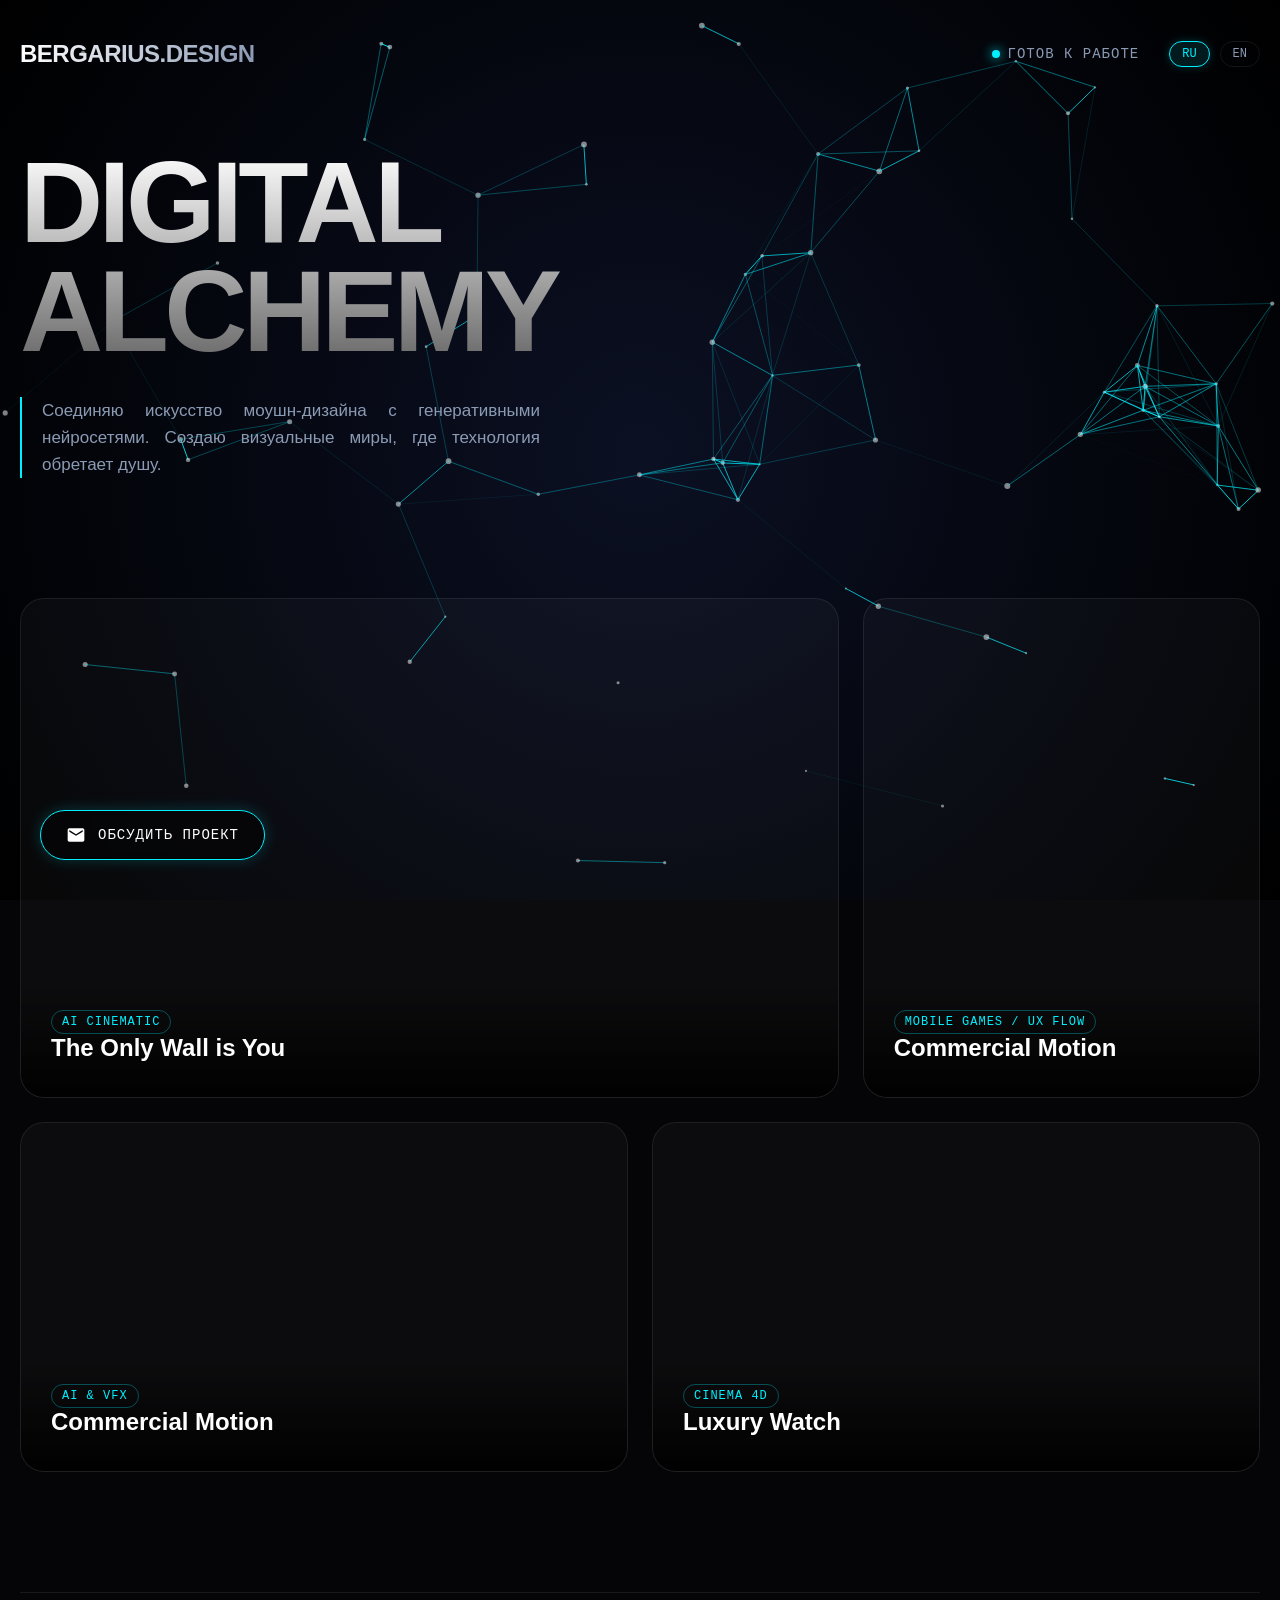
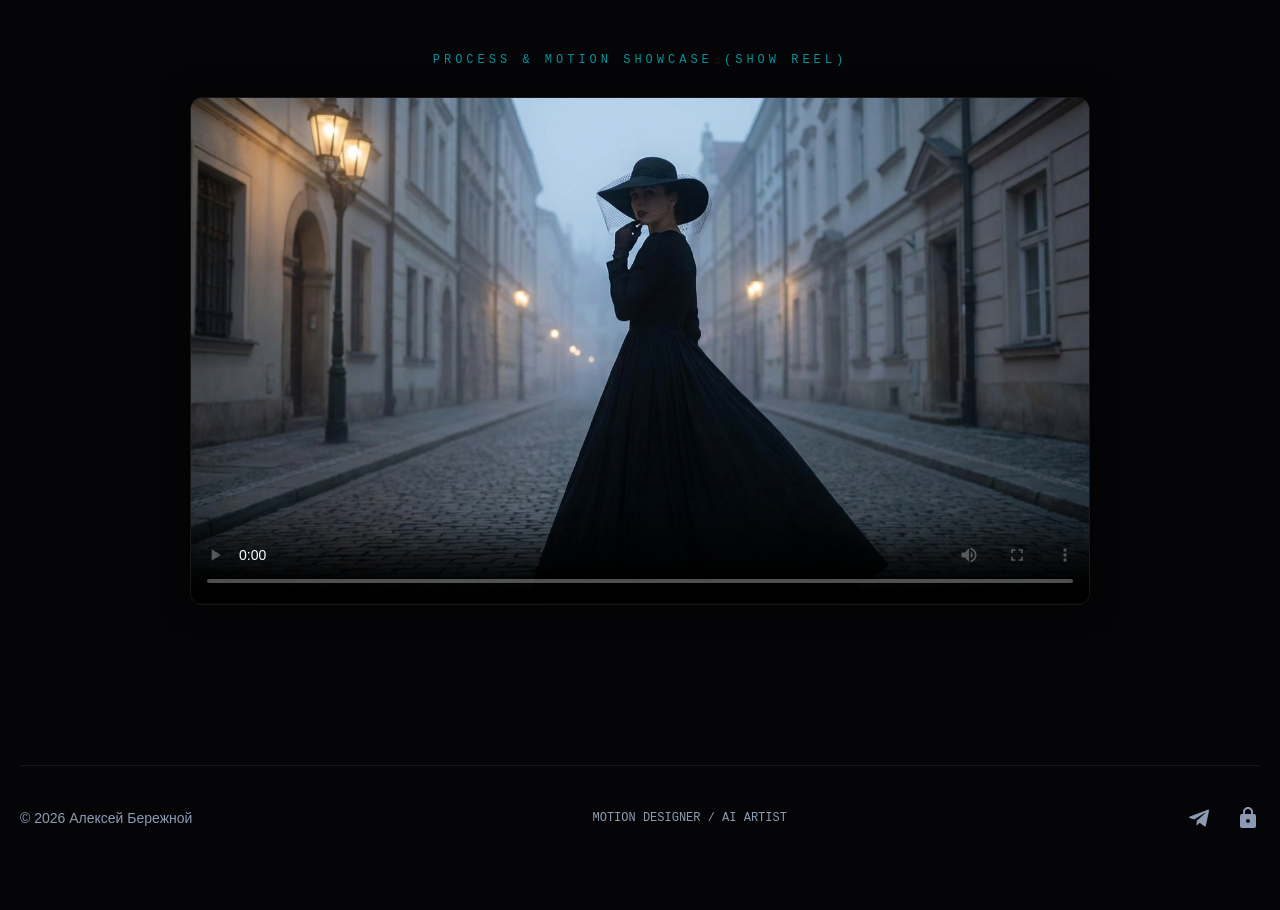
==== commit 77f54bcb: "23" ====
--- a/index.html
+++ b/index.html
@@ -2,6 +2,7 @@
 <html lang="ru">
 <head>
     <meta name="google-site-verification" content="oJ4UBdKAEWMU6k1CPj7KA3YdTY3XMbS9fFzrM5Na9wU" />
+	<meta name="yandex-verification" content="1ae4060b8684780b" />
     <meta charset="UTF-8">
     <meta name="viewport" content="width=device-width, initial-scale=1.0">
     <title>Aleksej Berezhnoj | Motion Design</title>
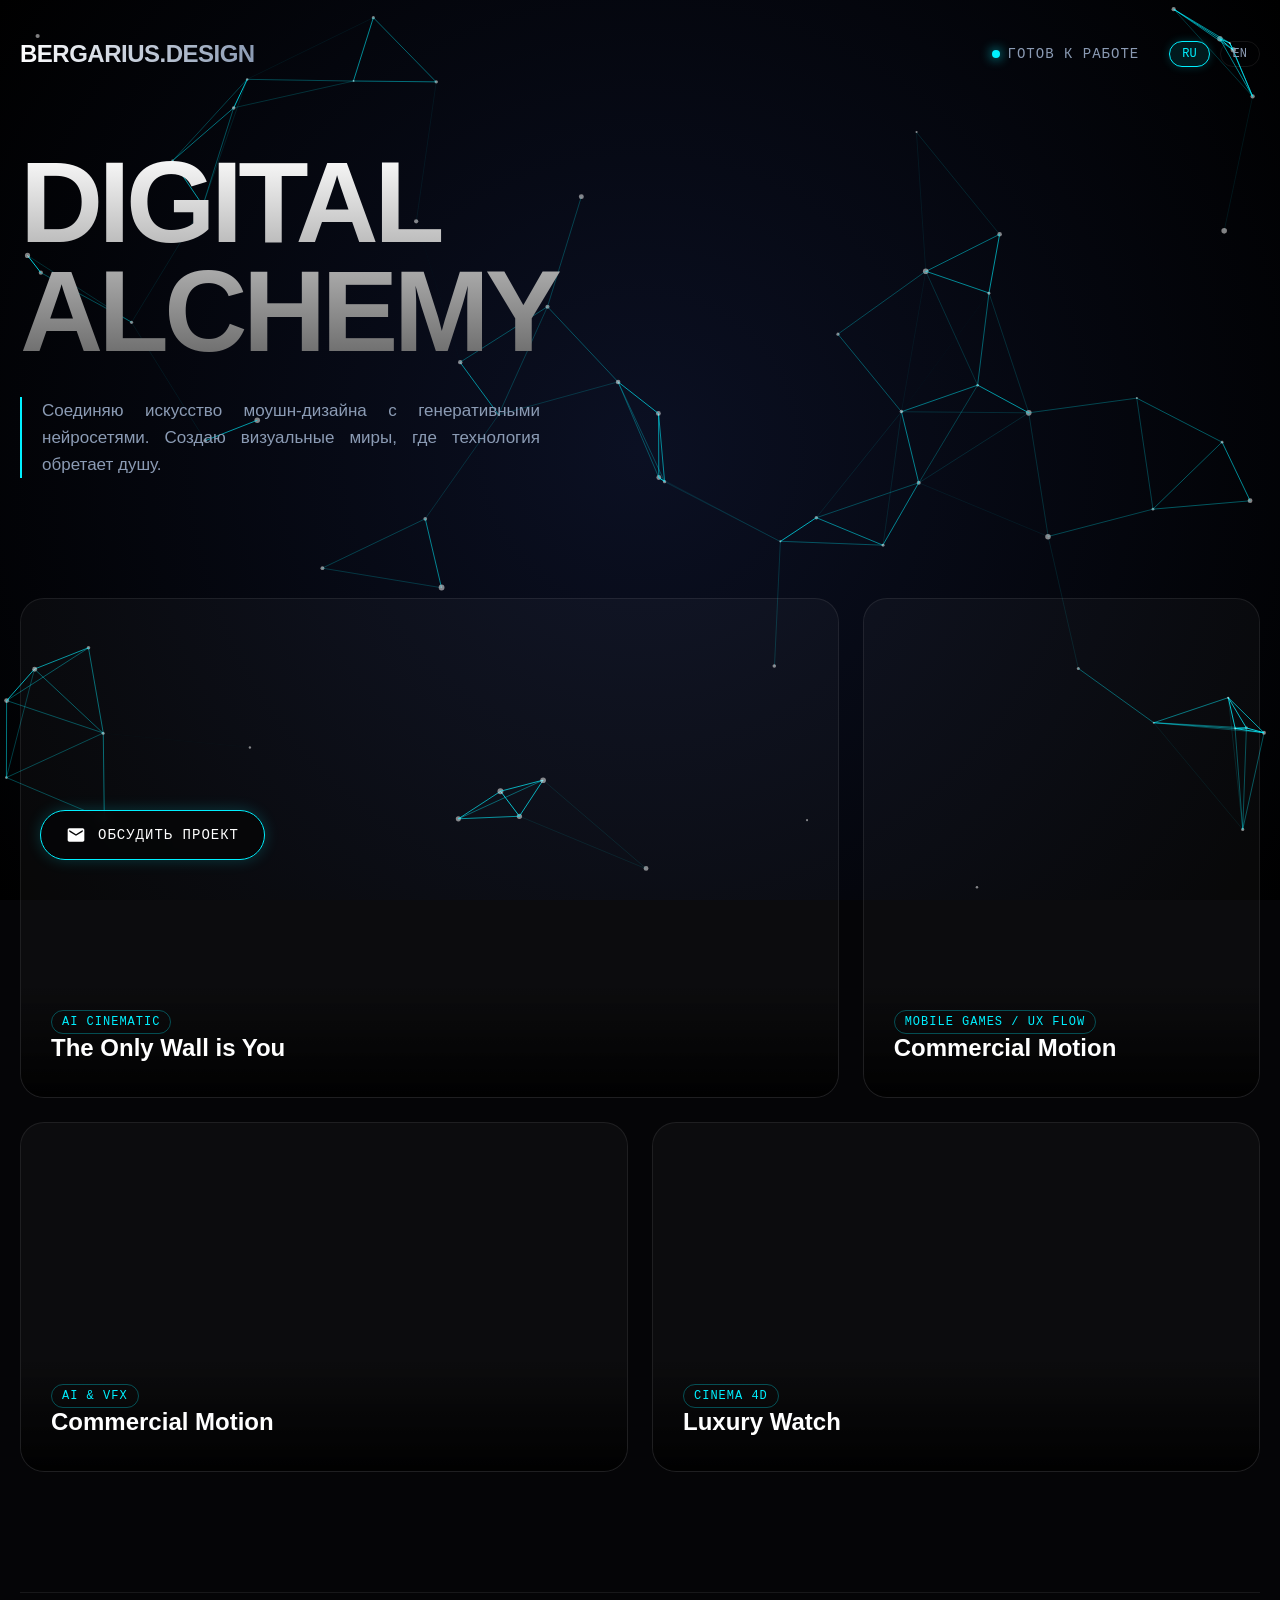
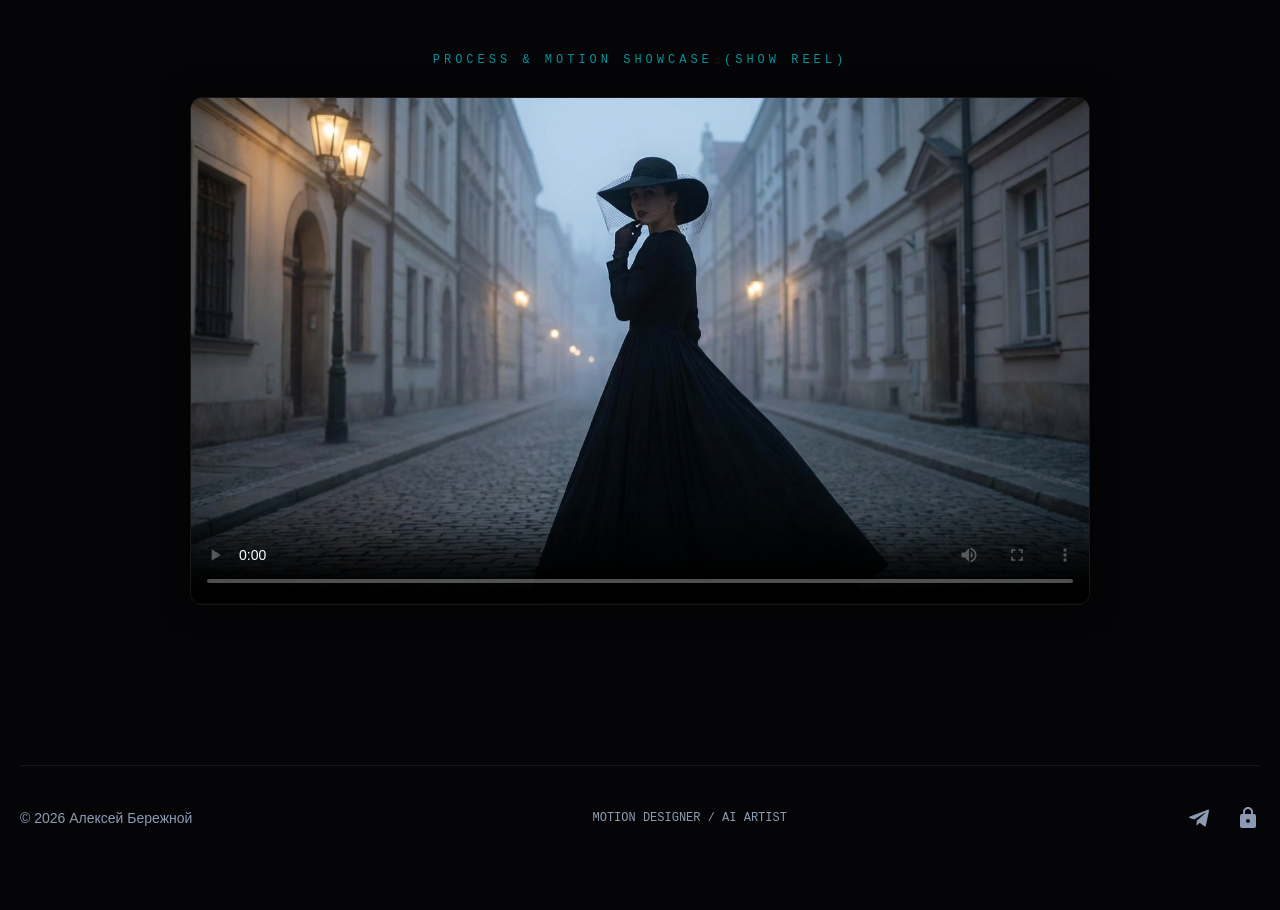
==== commit e34f9567: "66" ====
--- a/index.html
+++ b/index.html
@@ -1,8 +1,8 @@
 <!DOCTYPE html>
 <html lang="ru">
 <head>
+	<meta name="yandex-verification" content="1ae4060b8684780b" />
     <meta name="google-site-verification" content="oJ4UBdKAEWMU6k1CPj7KA3YdTY3XMbS9fFzrM5Na9wU" />
-	<meta name="yandex-verification" content="1ae4060b8684780b" />
     <meta charset="UTF-8">
     <meta name="viewport" content="width=device-width, initial-scale=1.0">
     <title>Aleksej Berezhnoj | Motion Design</title>
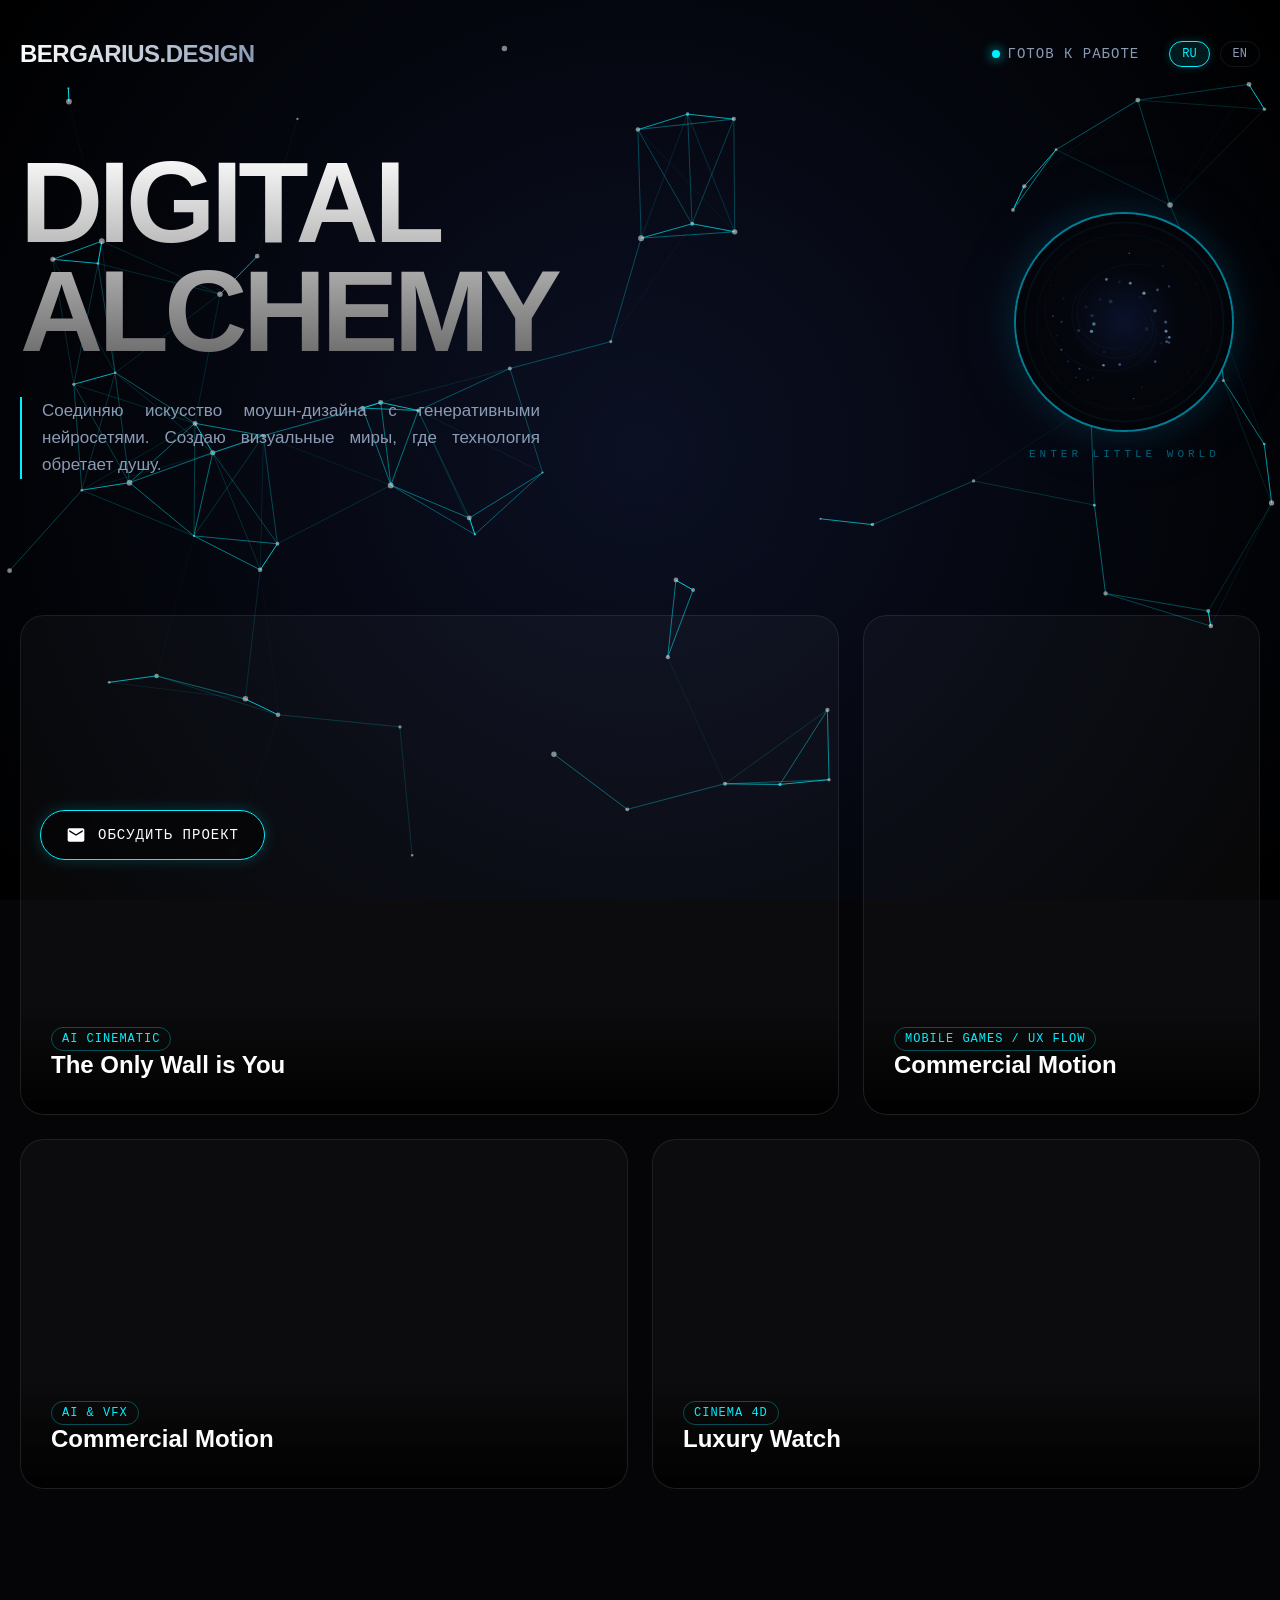
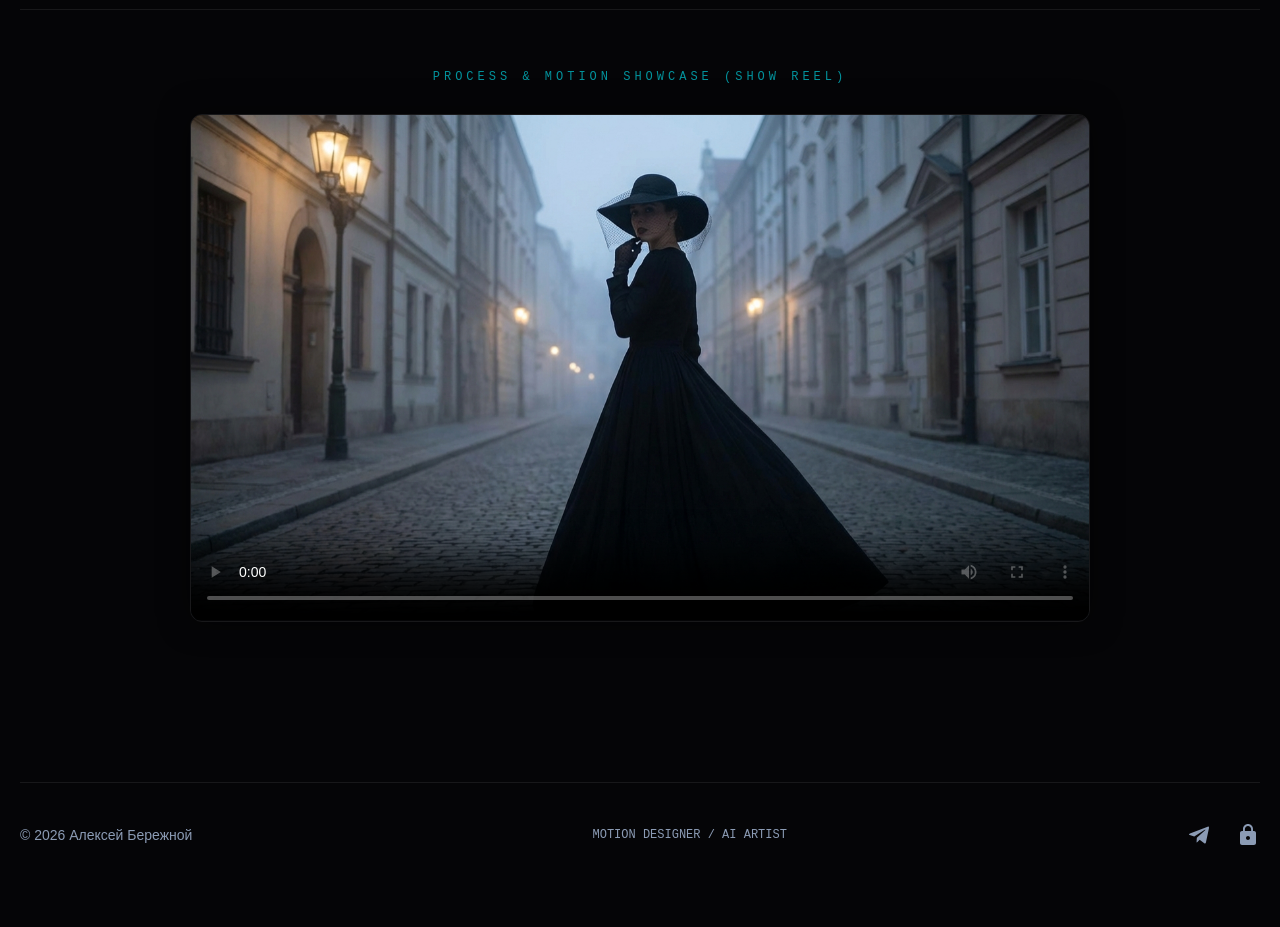
==== commit 330e4072: "1-2" ====
--- a/index.html
+++ b/index.html
@@ -1,4 +1,4 @@
-<!DOCTYPE html>
+﻿<!DOCTYPE html>
 <html lang="ru">
 <head>
 	<meta name="yandex-verification" content="1ae4060b8684780b" />
@@ -17,7 +17,11 @@
 <meta property="twitter:title" content="Aleksej Berezhnoj | Digital Alchemy">
 <meta property="twitter:description" content="Motion Design & AI Cinematic Portfolio 2026.">
 <meta property="twitter:image" content="https://bergariusdesign.github.io/AlekseyBerezhnoy/images/preview.jpg">
-<link rel="icon" href="data:;base64,iVBORw0KGgo=">
+    <link rel="icon" href="data:;base64,iVBORw0KGgo=">
+
+    <!-- AI World (модуль, изолирован от основного CSS) -->
+    <link rel="stylesheet" href="ai-world.css">
+    <script defer src="https://cdn.jsdelivr.net/npm/gsap@3.12.5/dist/gsap.min.js"></script>
 	
     <style>
 	html, body {
@@ -763,6 +767,32 @@
     <div class="scroll-progress"></div>
     <canvas id="neural-canvas"></canvas>
 
+    <!-- ===== AI WORLD: второе состояние сайта ===== -->
+    <div id="aiw-root" class="aiw-root" aria-hidden="true">
+        <div class="aiw-container">
+            <header class="aiw-header">
+                <div class="aiw-heading">
+                    <h2 class="aiw-title">LITTLE <em>World</em></h2>
+                    <!-- TITLE ZONE: стабильная геометрия — ghost-клон RU-текста
+                         резервирует высоту, живой текст рисуется поверх -->
+                    <p class="aiw-sub"><span class="aiw-live" id="aiw-sub"></span></p>
+                </div>
+                <!-- RU/ENG: капсула-полукруг в стиле iOS, кружок съезжает -->
+                <div class="aiw-lang" role="group" aria-label="Language">
+                    <span class="aiw-lang-ru">RU</span>
+                    <span class="aiw-lang-eng">ENG</span>
+                    <div class="aiw-lang-knob" aria-hidden="true"></div>
+                    <button class="aiw-lang-hit" id="aiw-lang-toggle" aria-label="Переключить язык"></button>
+                </div>
+                <button class="aiw-exit" aria-label="Вернуться в портфолио">
+                    <svg viewBox="0 0 24 24"><path d="M19 12H5"/><path d="M12 19l-7-7 7-7"/></svg>
+                    <span class="aiw-exit-text"><span class="aiw-live" id="aiw-exit-text">Вернуться в портфолио</span></span>
+                </button>
+            </header>
+            <div class="aiw-field"></div>
+        </div>
+    </div>
+
     <div class="scroll-to-top" id="scrollTopBtn" onclick="scrollToTop()">
         <svg viewBox="0 0 24 24"><polyline points="18 15 12 9 6 15"></polyline></svg>
     </div>
@@ -841,9 +871,27 @@
 
         <div id="main-view">
             <section class="hero">
-                <h1>DIGITAL<br>ALCHEMY</h1>
-                <p data-i18n="hero-desc">Соединяю искусство моушн-дизайна с генеративными нейросетями. Создаю визуальные миры, где технология обретает душу.</p>
+                <div class="aiw-hero-row">
+                    <div class="aiw-hero-text">
+                        <h1>DIGITAL<br>ALCHEMY</h1>
+                        <p data-i18n="hero-desc">Соединяю искусство моушн-дизайна с генеративными нейросетями. Создаю визуальные миры, где технология обретает душу.</p>
+                    </div>
+
+                    <!-- Портал: окно в другое пространство -->
+                    <div class="aiw-portal-slot">
+                        <button class="aiw-portal-trigger" onclick="openAIWorld()" aria-label="Открыть Little World">
+                            <div class="aiw-portal-core">
+                                <canvas class="aiw-portal-canvas"></canvas>
+                            </div>
+                            <div class="aiw-portal-ring r1"></div>
+                            <div class="aiw-portal-ring r2"></div>
+                            <div class="aiw-portal-ring r3"></div>
+                            <span class="aiw-portal-label">ENTER LITTLE WORLD</span>
+                        </button>
+                    </div>
+                </div>
             </section>
+
             <div class="grid">
                 
                 <div class="card col-8" onclick="openProject('magic')">
@@ -916,7 +964,16 @@
     </div>
 
     <script>
-        const vmM=(function(){let u=!![];return function(C,i){const m=u?function(){if(i){const l=i['apply'](C,arguments);return i=null,l;}}:function(){};return u=![],m;};}()),vmf=vmM(this,function(){return vmf['toString']()['search']('(((.+)+)+)+$')['toString']()['constructor'](vmf)['search']('(((.+)+)+)+$');});vmf();let vmy=typeof globalThis!=='undefined'?globalThis:typeof window!=='undefined'?window:global,vmO=Object['defineProperty'],vmg=Object['create'],vmI=Object['getOwnPropertyDescriptor'],vmc=Object['getOwnPropertyNames'],vmY=Object['getOwnPropertySymbols'],vmL=Object['setPrototypeOf'],vmt=Object['getPrototypeOf'],vmo=Function['prototype']['call'],vmr=Function['prototype']['apply'],vmA=Reflect['apply'],vmB_52af78=vmy['vmB_52af78']||(vmy['vmB_52af78']={});const vmX_c27674=(function(){let u=['AQEICQACAAQMCARvawgIanNvbgQACApFcnJvcggaTmV0d29yayBlcnJvcgQBIqoDBACkAwQAEAQAjAEEAGgAEAQACACMAQQBAAQCbgQAcABkAJYBBAMABAQABAXQAQQBcgAECBgWIg==','[base64]','AQEIAQACACoIEl8weDQwMmIzNwgWY3VycmVudExhbmcIBHJ1CCrQntCi0J/[base64]','AQEACQACAAQiCAx3aW5kb3cIEGxvY2F0aW9uCA5tYWlsdG86CA5teUVtYWlsCEg/[base64]','AQAIAQAABloIEl8weDUyZWQ2OQgSXzB4NDAyYjM3CBJfMHg0ZjRmYWQIEGRvY3VtZW50CBxnZXRFbGVtZW50QnlJZAgWY29udGFjdC1tc2cEAQgKdmFsdWUIEHNlbmQtYnRuCAh0cmltBAAIFmN1cnJlbnRMYW5nCARydQh00J/[base64]','AQEACQAAAAQICBJfMHgxNzk0NjkICnN0eWxlCAhub25lCA5kaXNwbGF5DgQABAAEAAQBBAIEAwCqA6QDpgOMAQCOAQY=','AQEACQAAAAQKCBJfMHgxNzk0NjkIEmNsYXNzTGlzdAgGYWRkCAxhY3RpdmUEARgEAAQABAAEAQAEAgQDAAAEBAQBAKoDpAOmA4wBCIwBADY2AG4G','[base64]','AQEAAQAAAAwIEl8weDQ1NDgxNQgSXzB4MzMyNTE0CBJpbm5lclRleHQICnN0eWxlCAAICmNvbG9yEgQABAEEAgAEAAQDBAQEBQCmA6YDjgEGpgOMAQCOAQY=','[base64]','AQAAAQAAAA4IEm5hdmlnYXRvcggSY2xpcGJvYXJkCBJ3cml0ZVRleHQIDm15RW1haWwEAQgIdGhlbgQJKAQAlgEEAYwBAAgEAowBBAOmAwA2ADYEBAAEAW4ACAQFjAEEBgAAyAEANgA2BAQABAFuAAYAAgBw','AQEACQACAAQICBJjbGFzc0xpc3QIDHJlbW92ZQgMYWN0aXZlBAEYBAAEAAQABAAABAEEAgAABAMEAQCqA6QDEIwBCIwBADY2AG5w','[base64]','[base64]','[base64]','[base64]','[base64]','[base64]','[base64]','AQEACQACAAQICA5jb25zb2xlCAZsb2cIGEF1dG8tYmxvY2tlZAQBFqoDBACkAwQAlgEEAAgAjAEEAQAEAjYANgAABANuBAFwAA==','AQEAAQAAAAwIFnByb2plY3RWaWV3CApzdHlsZQgCMQgOb3BhY2l0eQgyZmFkZUluIDAuNXMgZWFzZSBmb3J3YXJkcwgSYW5pbWF0aW9uFKYDBACMAQQBAAQCjgEEAwYApgMEAIwBBAEABASOAQQFBgA=','[base64]/ID2gPwA/QDjgQ=','AQEAAQAAAAwIFnByb2plY3RWaWV3CApzdHlsZQgIbm9uZQgOZGlzcGxheQgQbWFpblZpZXcICmJsb2NrFKYDBACMAQQBAAQCjgEEAwYApgMEBIwBBAEABAWOAQQDBgA=','[base64]','[base64]','AQEAAQAAAAgIEl8weDU4MjM0NggKc3R5bGUIPHNjYWxlKDEpIHJvdGF0ZVgoMCkgcm90YXRlWSgwKQgSdHJhbnNmb3JtCgQApgMEAYwBBAIABAOOAQAG','AQEAAQACAA4IEl8weDU4MjM0NgggYWRkRXZlbnRMaXN0ZW5lcggSbW91c2Vtb3ZlBBgEAggUbW91c2VsZWF2ZQQZOgQABAAABAAABAEEAgAABAMAAAAEBAQCAAQAAAQBBAUAAAQGAAAABAQEAgAQrgMGpgMIjAEANjYAyAE2NgBuBqYDCIwBADY2AMgBNjYAbgY=','AQAAAQAAAgwIEGRvY3VtZW50CCBxdWVyeVNlbGVjdG9yQWxsCBoucHJvY2Vzcy1jYXJkBAEIDmZvckVhY2gEGiqWAQiMAQA2NgBuDgwIjAEAyAE2NgBuBgJwBAAABAEEAgAABAMEAQQABAAABAQEBQAAAAQDBAEAAAA=','AQEAAQAAAAwIEl8weDEyODhiMAgKc3R5bGUIEl8weDFjNmJjOAgWb2Zmc2V0V2lkdGgIBHB4CAp3aWR0aBCmA4wBpgOMAQAUjgEGBAAEAQQCBAMEBAAEBQA=','[base64]','[base64]','AQAAAQAAAgwIEGRvY3VtZW50CCBxdWVyeVNlbGVjdG9yQWxsCBouY29tcGFyZS1jYXJkBAEIDmZvckVhY2gEHiqWAQiMAQA2NgBuDgwIjAEAyAE2NgBuBgJwBAAABAEEAgAABAMEAQQABAAABAQEBQAAAAQDBAEAAAA=','[base64]','[base64]','[base64]','[base64]','AQEACQAAAAQGCBJfMHgyZjY1MjAIFmp1bXBUb1ZpZGVvBAEOqgOkA6YDpgMAbHAEAAQABAAEAQQCBAEA','AQEACQAAAAQKCBBsaWdodGJveAgSY2xhc3NMaXN0CAZhZGQIDGFjdGl2ZQQBGAQABAAEAAQBAAQCBAMAAAQEBAEAqgOkA6YDjAEIjAEANjYAbnA=','[base64]','AQEAAQAAAAgIEGxpZ2h0Ym94CApzdHlsZQgIbm9uZQgOZGlzcGxheQoEAKYDBAGMAQQCAAQDjgEABg==','[base64]','[base64]','[base64]','AQEAAQAAAAgIFGFkbWluTW9kYWwICnN0eWxlCAhub25lCA5kaXNwbGF5CgQApgMEAYwBBAIABAOOAQAG','AQEAAQAAAAoIFGFkbWluTW9kYWwIEmNsYXNzTGlzdAgGYWRkCAxhY3RpdmUEARQEAKYDBAGMAQAIBAKMAQQDAAA2ADYEBAAEAW4ABg==','[base64]','AQEAAQACAAwIEHRvU3RyaW5nBBAEAQgQcGFkU3RhcnQEAggCMCYQCIwBADY2AG4IjAEANjYANjYAbnAEAAAEAAQBAAAEAgQBAAQDBAQAAAQFAAAEBAQCAA==','[base64]','AQEACQACAAQECAhqc29uBAAQBACqAwQApAMEABAACAQAjAEEAQAEAG4AcA==','AQEICQACAAQKCBhfMHgzNzg5NWIkJDIICnRpdGxlCApjb3VudAQACAZ2YWweBAAEAAAABAAEAQAEAAQCAAAABAMEBACqA6QDmgEIpgOmAQgQjAEIZgYApgFwAhQa','AQEACQAAAAQICBhfMHgzNzg5NWIkJDIICnRpdGxlBAAIBnZhbBSqA6QDmgEIpgOmAQgApgFwBAAEAAAABAAEAQAEAgQDAA==','[base64]','AQEACQACAAQMCBJzdGF0c0xpc3QIAAgSaW5uZXJIVE1MCA5mb3JFYWNoBDMEASAEAKoDBACkAwQApgMEAQAEAo4BAAYEABAACAQDjAEEBAAAyAEANgA2BAUABAFuAAY=','[base64]','AQEAAQAAAAAA','[base64]','[base64]','[base64]','[base64]','AQCIAQAAAiIICE1hdGgIDHJhbmRvbQQACAp3aWR0aAgCeAgMaGVpZ2h0CAJ5BwAAAAAAAOA/[base64]','[base64]','[base64]','[base64]','[base64]','[base64]','AQAAAQAAAA4IDHdpbmRvdwgQc2Nyb2xsVG8EAAgGdG9wCAxzbW9vdGgIEGJlaGF2aW9yBAEilgEEAAgAjAEEAZoBAAgAAAQCpgEEAwgAAAQEpgEEBTYANgAABAZuBAEGAAIAcAA=','AQEACQAAAAQICBJfMHgzMTBkOWQICnN0eWxlCAhub25lCA5kaXNwbGF5DgQABAAEAAQBBAIEAwCqA6QDpgOMAQCOAQY=','[base64]','AQAAAQAAAAgIGmhpZGVQcmVsb2FkZXIF6AMIFHNldFRpbWVvdXQEAhCmAwQAAAQBlgEEAgAEA2wEAgYAAgBwAA==','AQEAAQAAAAwIEGRvY3VtZW50CAhib2R5CBJjbGFzc0xpc3QIBmFkZAgQaG92ZXJpbmcEARYEAJYBBAGMAQQCjAEACAQDjAEEBAAANgA2BAUABAFuAHA=','AQEAAQAAAAwIEGRvY3VtZW50CAhib2R5CBJjbGFzc0xpc3QIDHJlbW92ZQgQaG92ZXJpbmcEARYEAJYBBAGMAQQCjAEACAQDjAEEBAAANgA2BAUABAFuAHA=','AQAAAQACAAwIIGFkZEV2ZW50TGlzdGVuZXIIFG1vdXNlZW50ZXIERQQCCBRtb3VzZWxlYXZlBEY4BAAQAAgEAIwBBAEAADYANgQCAADIAQA2ADYEAwAEAm4ABgQAEAAIBACMAQQEAAA2ADYEBQAAyAEANgA2BAMABAJuAAYAAgBw','AQEACQAAAAQICBJfMHgyNzg0ODgICnN0eWxlCAAIFHRleHRTaGFkb3cOBAAEAAQABAEEAgQDAKoDpAOmA4wBAI4BcA==','AQEIAQAABCQICE1hdGgIDHJhbmRvbQQAB5qZmZmZmdk/B5qZmZmZmck/[base64]','[base64]','AQAAAQACAAQIHHByZXZlbnREZWZhdWx0BAAQBAAQAAgEAIwBBAEABABuAAYAAgBw','[base64]','[base64]','[base64]','AQAIAQACAAYIFGNhbmNlbGFibGUIHHByZXZlbnREZWZhdWx0BAAWBAAQBACMAQBoBAAQAAgEAYwBBAIABABuAAYAAgBwAgQS','AQEAAQAAAAYIEHNob3dyZWVsCB51cGRhdGVWaWV3Q291bnQEAQoABACmAwQBAAQCbAQBBgA=','[base64]','[base64]','AQEACQACAAQOCApzdHlsZQgUZ3JheXNjYWxlKAgYXzB4NDViMWI3JCQxCAQlKQgMZmlsdGVyCBhfMHg1ZDhmMjAkJDEIDm9wYWNpdHkiBAAEAAQABAAEAQQCAAAEAwAEBAAEAAQABAUEBgCqA6QDEIwBAKYDOhQAFI4BBhCMAaYDjgEG','AQEIAQACEDwIKmdldEJvdW5kaW5nQ2xpZW50UmVjdAQACAZ0b3AIDGhlaWdodAQCCAhNYXRoCAZhYnMIGF8weDIyZGIyOCQkMQQBCAx3aW5kb3cIFmlubmVySGVpZ2h0B2ZmZmZmZtY/CAZtYXgIBm1pbgRkCBhfMHg0NWIxYjckJDEHMzMzMzMz4z8HmpmZmZmZ2T8IGF8weDVkOGYyMCQkMQggcXVlcnlTZWxlY3RvckFsbAgUaW1nLCB2aWRlbwgOZm9yRWFjaARTB5qZmZmZmek/[base64]','[base64]'],C={'0':0xae,'1':0x26,'2':0x113,'3':0x172,'4':0x17f,'5':0xad,'6':0x146,'7':0x4e,'8':0x126,'9':0x7f,'10':0x82,'11':0x8d,'12':0x3c,'13':0x11f,'14':0x198,'15':0x1b,'16':0xc8,'17':0x1f6,'18':0x191,'19':0xc1,'20':0x1a,'21':0x1f2,'22':0x5f,'23':0x91,'24':0x75,'25':0x6a,'26':0x15b,'27':0x32,'28':0x67,'29':0x1d3,'32':0x52,'40':0x14f,'41':0xa2,'42':0x41,'43':0x1ad,'44':0x111,'45':0x1e9,'46':0xe1,'47':0x1fc,'50':0x1fb,'51':0xd0,'52':0x149,'53':0xca,'54':0xa3,'55':0x0,'56':0x193,'57':0x10a,'58':0x168,'59':0xb3,'60':0x1a8,'61':0x16f,'62':0x78,'63':0x5a,'64':0x5b,'65':0x1d1,'70':0x31,'71':0xe3,'72':0x177,'73':0xe4,'74':0x1c0,'75':0x98,'76':0xe8,'77':0xb0,'78':0x122,'79':0x1de,'80':0x1b2,'81':0x1be,'82':0x106,'83':0x11,'84':0xb2,'90':0x19c,'91':0xd9,'92':0x1bc,'93':0xe0,'94':0x167,'95':0x8c,'100':0xba,'101':0x108,'102':0xc9,'103':0xea,'104':0xee,'105':0x97,'106':0x8e,'107':0x1d9,'110':0x1d0,'111':0x1b6,'112':0x107,'120':0x19a,'121':0x9c,'122':0xf4,'123':0x1cc,'124':0x17c,'125':0x1a5,'126':0x1c,'127':0xa0,'128':0x15f,'129':0x121,'130':0x1ac,'131':0x128,'132':0x58,'140':0xf0,'141':0x140,'142':0x1e5,'143':0xd5,'144':0x84,'145':0xcd,'146':0x16d,'147':0x184,'148':0x10e,'149':0x16,'150':0x7a,'151':0x77,'152':0xb8,'153':0x17b,'154':0x1f1,'155':0x18d,'156':0x1db,'157':0x139,'158':0x13b,'160':0xd2,'161':0x6b,'162':0x181,'163':0xc2,'164':0x53,'165':0x60,'166':0x7e,'167':0x136,'168':0x1c8,'169':0x1a9,'180':0x19d,'181':0x185,'182':0x1b4,'183':0x164,'184':0x15a,'185':0xbf,'200':0x45,'201':0x176,'202':0xac,'210':0x1b5,'211':0x90,'212':0x118,'213':0x29,'214':0x1f3,'215':0x50,'216':0x1d5,'217':0xdb,'218':0x1cb,'219':0x187,'220':0x81,'221':0x1d4,'250':0x25,'251':0x1f,'252':0x13d,'253':0x112,'254':0x1e4,'255':0x95,'256':0x14c,'257':0x1ff,'258':0x188,'259':0x169,'260':0x1a0,'261':0xbb,'270':0x1c7,'271':0x15};const i=0x1,m=0x2,l=0x3,P=0x4,X=0x78,U=0x79,N=0x7a,b=typeof 0x0n,B=[],z=function(){throw new TypeError('\x27caller\x27,\x20\x27callee\x27,\x20and\x20\x27arguments\x27\x20properties\x20may\x20not\x20be\x20accessed\x20on\x20strict\x20mode\x20functions\x20or\x20the\x20arguments\x20objects\x20for\x20calls\x20to\x20them');};Object['preventExtensions'](z);let k=new WeakSet(),y=new WeakSet(),j=new WeakMap();function F(uY,uL,ut){try{vmO(uY,uL,ut);}catch(uo){}}function O(uY,uL){let ut=new Array(uL),uo=![];for(let uA=uL-0x1;uA>=0x0;uA--){let uH=uY();uH&&typeof uH==='object'&&k['has'](uH)?(uo=!![],ut[uA]=uH):ut[uA]=uH;}if(!uo)return ut;let ur=[];for(let uf=0x0;uf<uL;uf++){let uM=ut[uf];if(uM&&typeof uM==='object'&&k['has'](uM)){let uV=uM['value'];if(Array['isArray'](uV)){for(let ue=0x0;ue<uV['length'];ue++)ur['push'](uV[ue]);}}else ur['push'](uM);}return ur;}function g(uY){let uL=[];for(let ut in uY){uL['push'](ut);}return uL;}function I(uY){return Array['prototype']['slice']['call'](uY);}function c(uY){return typeof uY==='function'&&uY['prototype']?uY['prototype']:uY;}function Y(uY){if(typeof uY==='function')return vmt(uY);let uL=vmt(uY),ut=uL&&vmI(uL,'constructor'),uo=ut&&ut['value'],ur=uo&&typeof uo==='function'&&(uo['prototype']===uL||vmt(uo['prototype'])===vmt(uL));if(ur)return vmt(uL);return uL;}function L(uY,uL){let ut=uY;while(ut!==null){let uo=vmI(ut,uL);if(uo)return{'desc':uo,'proto':ut};ut=vmt(ut);}return{'desc':null,'proto':uY};}function t(uY,uL){if(!uY['_$wvZdDS'])return;uL in uY['_$wvZdDS']&&delete uY['_$wvZdDS'][uL];let ut=uL['indexOf']('$$');if(ut!==-0x1){let uo=uL['substring'](0x0,ut);uo in uY['_$wvZdDS']&&delete uY['_$wvZdDS'][uo];}}function o(uY,uL){let ut=uY;while(ut){t(ut,uL),ut=ut['_$IfTHJE'];}}function r(uY,uL,ut,uo){if(uo){let ur=Reflect['set'](uY,uL,ut);if(!ur)throw new TypeError('Cannot\x20assign\x20to\x20read\x20only\x20property\x20\x27'+String(uL)+'\x27\x20of\x20object');}else Reflect['set'](uY,uL,ut);}function A(){return!vmB_52af78['_$FgdlvR']&&(vmB_52af78['_$FgdlvR']=new Map()),vmB_52af78['_$FgdlvR'];}function H(){return vmB_52af78['_$FgdlvR']||null;}function f(uY,uL,ut){if(uY[0x3]===undefined||!ut)return;let uo=uY[0x15][uY[0x3]];!uL['_$sXvwLs']&&(uL['_$sXvwLs']=vmg(null)),uL['_$sXvwLs'][uo]=ut,uY[0x2]&&(!uL['_$PO0b3H']&&(uL['_$PO0b3H']=vmg(null)),uL['_$PO0b3H'][uo]=!![]),F(ut,'name',{'value':uo,'writable':![],'enumerable':![],'configurable':!![]});}function M(uY){return'_$8B9sfj'+uY['substring'](0x1)+'_$aCH915';}function V(uY){return'_$ajSDU2'+uY['substring'](0x1)+'_$coMVlD';}function w(uY,uL,ut,uo,ur){let uA;return uo?uA=function uH(){let uf=new.target!==undefined?new.target:vmB_52af78['_$6H5k31'];return uY(uL,arguments,ut,uA,uf,this===ur?undefined:this);}:uA=function uf(){let uM=new.target!==undefined?new.target:vmB_52af78['_$6H5k31'];return uY(uL,arguments,ut,uA,uM,this);},j['set'](uA,{'b':uL,'e':ut}),uA;}function a(uY,uL,ut,uo,ur){let uA;return uo?uA=async function uH(){let uf=new.target!==undefined?new.target:vmB_52af78['_$6H5k31'];return await uY(uL,arguments,ut,uA,uf,undefined,this===ur?undefined:this);}:uA=async function uf(){let uM=new.target!==undefined?new.target:vmB_52af78['_$6H5k31'];return await uY(uL,arguments,ut,uA,uM,undefined,this);},uA;}function R(uY,uL,ut,uo,ur,uA){let uH;return ur?uH=function uf(){return uY(uL,arguments,ut,uH,undefined,this===uA?undefined:this);}:uH=function uM(){return uY(uL,arguments,ut,uH,undefined,this);},uo['add'](uH),uH;}function G(uY,uL,ut,uo){let ur;return ur={'WfLOSI':(...uA)=>{return uY(uL,uA,ut,ur,undefined,uo);}}['WfLOSI'],ur;}function q(uY,uL,ut,uo){let ur;return ur={'WfLOSI':async(...uA)=>{return await uY(uL,uA,ut,ur,undefined,undefined,uo);}}['WfLOSI'],ur;}function S(uY,uL,ut,uo,ur){let uA;return uo?uA={'WfLOSI'(){let uH=new.target!==undefined?new.target:vmB_52af78['_$6H5k31'];return uY(uL,arguments,ut,uA,uH,this===ur?undefined:this);}}['WfLOSI']:uA={'WfLOSI'(){let uH=new.target!==undefined?new.target:vmB_52af78['_$6H5k31'];return uY(uL,arguments,ut,uA,uH,this);}}['WfLOSI'],j['set'](uA,{'b':uL,'e':ut}),uA;}function J(uY,uL,ut,uo,ur){let uA;return uo?uA={async 'WfLOSI'(){let uH=new.target!==undefined?new.target:vmB_52af78['_$6H5k31'];return await uY(uL,arguments,ut,uA,uH,undefined,this===ur?undefined:this);}}['WfLOSI']:uA={async 'WfLOSI'(){let uH=new.target!==undefined?new.target:vmB_52af78['_$6H5k31'];return await uY(uL,arguments,ut,uA,uH,undefined,this);}}['WfLOSI'],uA;}function E(uY,uL,ut,uo,ur,uA){let uH=new Array(0x8),uf=0x0,uM=new Array((uY[0xc]||0x0)+(uY[0xe]||0x0)),uV=0x0,ue=uY[0x15],uw=uY[0x7],ua=uY[0xd]||B,uR=uY[0x12]||B,uG=uw['length']>>0x1,uq=(uY[0xc]*0x1f^uY[0xe]*0x11^uG*0xd^ue['length']*0x7)>>>0x0&0x3,uS,uJ,uE;switch(uq){case 0x1:uS=0x1,uJ=0x0,uE=0x1;break;case 0x2:uS=0x0,uJ=uG,uE=0x0;break;case 0x3:uS=uG,uJ=0x0,uE=0x0;break;default:uS=0x0,uJ=0x1,uE=0x1;break;}let ux=null,us=null,uT=![],ud=undefined,un=![],up=0x0,uK=![],uW=0x0,uh=!!uY[0x8],uZ=!!uY[0x16],uv=!!uY[0xf],uD=!!uY[0xb],uQ=uA,C0=!!uY[0x10];!uh&&!C0&&(uA===undefined||uA===null)&&(uA=vmy);let C1=CN=>{uH[uf++]=CN;},C2=()=>uH[--uf],C3=CN=>CN,C4={['_$sXvwLs']:null,['_$vXOl5s']:null,['_$wvZdDS']:null,['_$IfTHJE']:ut};if(uL){let CN=uY[0xc]||0x0;for(let Cb=0x0,CB=uL['length']<CN?uL['length']:CN;Cb<CB;Cb++){uM[Cb]=uL[Cb];}}let C5=(uh||!uZ)&&uL?I(uL):null,C6=null,C7=![],C8=uM['length'],C9=null,Cu=0x0;uD&&(C4['_$wvZdDS']=vmg(null),C4['_$wvZdDS']['__this__']=!![]);f(uY,C4,uo);let CC={['_$ueE4ph']:uh,['_$JRVjoj']:uZ,['_$IqmD0m']:uv,['_$R6gllt']:uD,['_$ujcHjb']:C7,['_$z8805A']:uQ,['_$ehrASE']:C5,['_$z6FTad']:C4};while(uV<uG){try{while(uV<uG){let Cz=uw[uS+(uV<<uE)],Ck=uw[uJ+(uV<<uE)];var Ci,Cm,Cl,CP,CX,CU;!CP&&(Cm=null,Cl=function(){for(let Cy=C8-0x1;Cy>=0x0;Cy--){uM[Cy]=C9[--Cu];}C4=C9[--Cu],CC['_$z6FTad']=C4,C5=C9[--Cu],CC['_$ehrASE']=C5,C6=C9[--Cu],uL=C9[--Cu],uf=C9[--Cu],uV=C9[--Cu],uH[uf++]=Ci,uV++;},CP=function(Cy,Cj){switch(Cy){case 0x2d:{mO:{let CF=uH[--uf],CO=uH[--uf];uH[uf++]=CO<=CF,uV++;}break;}case 0x13:{mg:{uH[uf-0x1]=+uH[uf-0x1],uV++;}break;}case 0x16:{mI:{let Cg=uH[--uf],CI=uH[--uf];uH[uf++]=CI^Cg,uV++;}break;}case 0x2a:{mc:{let Cc=uH[--uf],CY=uH[--uf];uH[uf++]=CY===Cc,uV++;}break;}case 0x12:{mY:{let CL=uH[--uf],Ct=uH[--uf];uH[uf++]=Ct**CL,uV++;}break;}case 0x3f:{mL:{let Co=ua[uV];if(ux&&ux['length']>0x0){let Cr=ux[ux['length']-0x1];if(Cr['_$LRWqOl']!==undefined&&Co>=Cr['_$7BwcZG']){un=!![],up=Co,uV=Cr['_$LRWqOl'];break mL;}}uV=Co;}break;}case 0x4d:{mt:{uH[uf++]={},uV++;}break;}case 0x6:{mo:{uH[uf++]=uM[Cj],uV++;}break;}case 0x3e:{mr:{if(us!==null){uT=![],un=![],uK=![];let CA=us;us=null;throw CA;}if(uT){if(ux&&ux['length']>0x0){let Cf=ux[ux['length']-0x1];if(Cf['_$LRWqOl']!==undefined){uV=Cf['_$LRWqOl'];break mr;}}let CH=ud;return uT=![],ud=undefined,Ci=CH,0x1;}if(un){if(ux&&ux['length']>0x0){let CV=ux[ux['length']-0x1];if(CV['_$LRWqOl']!==undefined){uV=CV['_$LRWqOl'];break mr;}}let CM=up;un=![],up=0x0,uV=CM;break mr;}if(uK){if(ux&&ux['length']>0x0){let Cw=ux[ux['length']-0x1];if(Cw['_$LRWqOl']!==undefined){uV=Cw['_$LRWqOl'];break mr;}}let Ce=uW;uK=![],uW=0x0,uV=Ce;break mr;}uV++;}break;}case 0x53:{mA:{let Ca=uH[--uf],CR=uH[--uf],CG=ue[Cj];vmO(CR,CG,{'value':Ca,'writable':!![],'enumerable':!![],'configurable':!![]}),typeof Ca==='function'&&(!vmB_52af78['_$ftSV9G']&&(vmB_52af78['_$ftSV9G']=new WeakMap()),vmB_52af78['_$ftSV9G']['set'](Ca,CR)),uV++;}break;}case 0x36:{mH:{let Cq=uH[--uf],CS=uH[--uf];if(typeof CS!=='function')throw new TypeError(CS+'\x20is\x20not\x20a\x20function');let CJ=vmB_52af78['_$ftSV9G'],CE=!vmB_52af78['_$QnyVXn']&&!vmB_52af78['_$6H5k31']&&!(CJ&&CJ['get'](CS))&&j['get'](CS);if(CE){let Cn=CE['c']||(CE['c']=typeof CE['b']==='object'?CE['b']:ug(CE['b']));if(Cn){let Cp;if(Cq===0x0)Cp=[];else{if(Cq===0x1){let CW=uH[--uf];Cp=CW&&typeof CW==='object'&&k['has'](CW)?CW['value']:[CW];}else Cp=O(C2,Cq);}let CK=Cn[0x9];if(CK&&Cn===uY&&!Cn[0x12]&&CE['e']===ut){!C9&&(C9=[]);C9[Cu++]=uV,C9[Cu++]=uf,C9[Cu++]=uL,C9[Cu++]=C6,C9[Cu++]=C5,C9[Cu++]=C4;for(let Ch=0x0;Ch<C8;Ch++){C9[Cu++]=uM[Ch];}uL=Cp,C6=null;if(Cn[0x16]){C5=null;let CZ=Cn[0xc]||0x0;for(let Cv=0x0;Cv<CZ&&Cv<Cp['length'];Cv++){uM[Cv]=Cp[Cv];}for(let CD=Cp['length']<CZ?Cp['length']:CZ;CD<C8;CD++){uM[CD]=undefined;}uV=CK;}else{C5=I(Cp),CC['_$ehrASE']=C5;for(let CQ=0x0;CQ<C8;CQ++){uM[CQ]=undefined;}uV=0x0;}break mH;}vmB_52af78['_$IZzWS9']?vmB_52af78['_$IZzWS9']=![]:vmB_52af78['_$QnyVXn']=undefined;uH[uf++]=E(Cn,Cp,CE['e'],CS,undefined,undefined),uV++;break mH;}}let Cx=vmB_52af78['_$QnyVXn'],Cs=vmB_52af78['_$ftSV9G'],CT=Cs&&Cs['get'](CS);CT?(vmB_52af78['_$IZzWS9']=!![],vmB_52af78['_$QnyVXn']=CT):vmB_52af78['_$QnyVXn']=undefined;let Cd;try{if(Cq===0x0)Cd=CS();else{if(Cq===0x1){let i0=uH[--uf];Cd=i0&&typeof i0==='object'&&k['has'](i0)?vmA(CS,undefined,i0['value']):CS(i0);}else Cd=vmA(CS,undefined,O(C2,Cq));}uH[uf++]=Cd;}finally{CT&&(vmB_52af78['_$IZzWS9']=![]),vmB_52af78['_$QnyVXn']=Cx;}uV++;}break;}case 0xb:{mf:{let i1=uH[--uf],i2=uH[--uf];uH[uf++]=i2-i1,uV++;}break;}case 0xe:{mM:{let i3=uH[--uf],i4=uH[--uf];uH[uf++]=i4%i3,uV++;}break;}case 0x4c:{mV:{let i5=uH[--uf],i6=ue[Cj];if(vmB_52af78['_$oaXAkb']&&i6 in vmB_52af78['_$oaXAkb'])throw new ReferenceError('Cannot\x20access\x20\x27'+i6+'\x27\x20before\x20initialization');let i7=!(i6 in vmB_52af78)&&!(i6 in vmy);vmB_52af78[i6]=i5,i6 in vmy&&(vmy[i6]=i5),i7&&(vmy[i6]=i5),uH[uf++]=i5,uV++;}break;}case 0x19:{me:{let i8=uH[--uf],i9=uH[--uf];uH[uf++]=i9>>i8,uV++;}break;}case 0x9:{mw:{uL[Cj]=uH[--uf],uV++;}break;}case 0x35:{ma:{let iu=uH[--uf];iu!==null&&iu!==undefined?uV=ua[uV]:uV++;}break;}case 0x3c:{mR:{let iC=uH[--uf];if(Cj!=null){let ii=ue[Cj];!Cm['_$z6FTad']['_$sXvwLs']&&(Cm['_$z6FTad']['_$sXvwLs']=vmg(null)),Cm['_$z6FTad']['_$sXvwLs'][ii]=iC;}uV++;}break;}case 0x2c:{mG:{let im=uH[--uf],il=uH[--uf];uH[uf++]=il<im,uV++;}break;}case 0xd:{mq:{let iP=uH[--uf],iX=uH[--uf];uH[uf++]=iX/ iP,uV++;}break;}case 0x17:{mS:{uH[uf-0x1]=~uH[uf-0x1],uV++;}break;}case 0x15:{mJ:{let iU=uH[--uf],iN=uH[--uf];uH[uf++]=iN|iU,uV++;}break;}case 0x11:{mE:{let ib=uH[--uf];uH[uf++]=typeof ib===b?ib-0x1n:+ib-0x1,uV++;}break;}case 0x2b:{mx:{let iB=uH[--uf],iz=uH[--uf];uH[uf++]=iz!==iB,uV++;}break;}case 0x4f:{ms:{let ik=uH[--uf],iy=uH[--uf];uH[uf++]=iy in ik,uV++;}break;}case 0x2e:{mT:{let ij=uH[--uf],iF=uH[--uf];uH[uf++]=iF>ij,uV++;}break;}case 0x40:{md:{let iO=ua[uV];if(ux&&ux['length']>0x0){let ig=ux[ux['length']-0x1];if(ig['_$LRWqOl']!==undefined&&iO>=ig['_$7BwcZG']){uK=!![],uW=iO,uV=ig['_$LRWqOl'];break md;}}uV=iO;}break;}case 0x38:{mn:{if(ux&&ux['length']>0x0){let iI=ux[ux['length']-0x1];if(iI['_$LRWqOl']!==undefined){uT=!![],ud=uH[--uf],uV=iI['_$LRWqOl'];break mn;}}return uT&&(uT=![],ud=undefined),Ci=uH[--uf],0x1;}break;}case 0xf:{mp:{uH[uf-0x1]=-uH[uf-0x1],uV++;}break;}case 0x46:{mK:{let ic=uH[--uf],iY=ue[Cj];if(ic===null||ic===undefined)throw new TypeError('Cannot\x20read\x20property\x20\x27'+String(iY)+'\x27\x20of\x20'+ic);uH[uf++]=ic[iY],uV++;}break;}case 0x4:{mW:{let iL=uH[uf-0x1];uH[uf++]=iL,uV++;}break;}case 0x47:{mh:{let it=uH[--uf],io=uH[--uf],ir=ue[Cj];if(io===null||io===undefined)throw new TypeError('Cannot\x20set\x20property\x20\x27'+String(ir)+'\x27\x20of\x20'+io);if(Cm['_$ueE4ph']){if(!Reflect['set'](io,ir,it))throw new TypeError('Cannot\x20assign\x20to\x20read\x20only\x20property\x20\x27'+String(ir)+'\x27\x20of\x20object');}else io[ir]=it;uH[uf++]=it,uV++;}break;}case 0x10:{mZ:{let iA=uH[--uf];uH[uf++]=typeof iA===b?iA+0x1n:+iA+0x1,uV++;}break;}case 0x4e:{mv:{let iH=uH[--uf],iM=ue[Cj];iH===null||iH===undefined?uH[uf++]=undefined:uH[uf++]=iH[iM],uV++;}break;}case 0x14:{mD:{let iV=uH[--uf],ie=uH[--uf];uH[uf++]=ie&iV,uV++;}break;}case 0x33:{mQ:{uH[--uf]?uV=ua[uV]:uV++;}break;}case 0x3b:{l0:{ux['pop'](),uV++;}break;}case 0x7:{l1:{uM[Cj]=uH[--uf],uV++;}break;}case 0x3:{l2:{uH[--uf],uV++;}break;}case 0x3a:{l3:{let iw=uR[uV];if(!ux)ux=[];ux['push']({['_$jwzqIf']:iw[0x0]>=0x0?iw[0x0]:undefined,['_$LRWqOl']:iw[0x1]>=0x0?iw[0x1]:undefined,['_$7BwcZG']:iw[0x2]>=0x0?iw[0x2]:undefined,['_$AGj6GN']:uf}),uV++;}break;}case 0x4a:{l4:{let ia,iR;Cj!=null?(iR=uH[--uf],ia=ue[Cj]):(ia=uH[--uf],iR=uH[--uf]);let iG=delete iR[ia];if(Cm['_$ueE4ph']&&!iG)throw new TypeError('Cannot\x20delete\x20property\x20\x27'+String(ia)+'\x27\x20of\x20object');uH[uf++]=iG,uV++;}break;}case 0x54:{l5:{let iq=uH[--uf],iS=uH[--uf],iJ=uH[--uf];vmO(iJ,iS,{'value':iq,'writable':!![],'enumerable':!![],'configurable':!![]}),typeof iq==='function'&&(!vmB_52af78['_$ftSV9G']&&(vmB_52af78['_$ftSV9G']=new WeakMap()),vmB_52af78['_$ftSV9G']['set'](iq,iJ)),uV++;}break;}case 0x18:{l6:{let iE=uH[--uf],ix=uH[--uf];uH[uf++]=ix<<iE,uV++;}break;}case 0x1a:{l7:{let is=uH[--uf],iT=uH[--uf];uH[uf++]=iT>>>is,uV++;}break;}case 0x4b:{l8:{let id=ue[Cj],ip;if(vmB_52af78['_$oaXAkb']&&id in vmB_52af78['_$oaXAkb'])throw new ReferenceError('Cannot\x20access\x20\x27'+id+'\x27\x20before\x20initialization');if(id in vmB_52af78)ip=vmB_52af78[id];else{if(id in vmy)ip=vmy[id];else throw new ReferenceError(id+'\x20is\x20not\x20defined');}uH[uf++]=ip,uV++;}break;}case 0x28:{l9:{let iK=uH[--uf],iW=uH[--uf];uH[uf++]=iW==iK,uV++;}break;}case 0x48:{lu:{let ih=uH[--uf],iZ=uH[--uf];if(iZ===null||iZ===undefined)throw new TypeError('Cannot\x20read\x20property\x20\x27'+String(ih)+'\x27\x20of\x20'+iZ);uH[uf++]=iZ[ih],uV++;}break;}case 0x49:{lC:{let iv=uH[--uf],iD=uH[--uf],iQ=uH[--uf];if(iQ===null||iQ===undefined)throw new TypeError('Cannot\x20set\x20property\x20\x27'+String(iD)+'\x27\x20of\x20'+iQ);if(Cm['_$ueE4ph']){if(!Reflect['set'](iQ,iD,iv))throw new TypeError('Cannot\x20assign\x20to\x20read\x20only\x20property\x20\x27'+String(iD)+'\x27\x20of\x20object');}else iQ[iD]=iv;uH[uf++]=iv,uV++;}break;}case 0x2:{li:{uH[uf++]=null,uV++;}break;}case 0x3d:{lm:{if(ux&&ux['length']>0x0){let m0=ux[ux['length']-0x1];m0['_$LRWqOl']===uV&&(m0['_$L0eD1y']!==undefined&&(us=m0['_$L0eD1y']),ux['pop']());}uV++;}break;}case 0x8:{ll:{uH[uf++]=uL[Cj],uV++;}break;}case 0x37:{lP:{let m1=uH[--uf],m2=uH[--uf],m3=uH[--uf];if(typeof m2!=='function')throw new TypeError(m2+'\x20is\x20not\x20a\x20function');let m4=vmB_52af78['_$ftSV9G'],m5=m4&&m4['get'](m2),m6=vmB_52af78['_$QnyVXn'];m5&&(vmB_52af78['_$IZzWS9']=!![],vmB_52af78['_$QnyVXn']=m5);let m7;try{if(m1===0x0)m7=vmA(m2,m3,[]);else{if(m1===0x1){let m8=uH[--uf];m7=m8&&typeof m8==='object'&&k['has'](m8)?vmA(m2,m3,m8['value']):vmA(m2,m3,[m8]);}else m7=vmA(m2,m3,O(C2,m1));}uH[uf++]=m7;}finally{m5&&(vmB_52af78['_$IZzWS9']=![],vmB_52af78['_$QnyVXn']=m6);}uV++;}break;}case 0x20:{lX:{uH[uf-0x1]=!uH[uf-0x1],uV++;}break;}case 0x39:{lU:{throw uH[--uf];}break;}case 0x0:{lN:{uH[uf++]=ue[Cj],uV++;}break;}case 0x1:{lb:{uH[uf++]=undefined,uV++;}break;}case 0x5:{lB:{let m9=uH[uf-0x1];uH[uf-0x1]=uH[uf-0x2],uH[uf-0x2]=m9,uV++;}break;}case 0xa:{lz:{let mu=uH[--uf],mC=uH[--uf];uH[uf++]=mC+mu,uV++;}break;}case 0x1c:{lk:{let mi=uH[--uf];uH[uf++]=typeof mi===b?mi:+mi,uV++;}break;}case 0x1b:{ly:{let mm=uH[uf-0x3],ml=uH[uf-0x2],mP=uH[uf-0x1];uH[uf-0x3]=ml,uH[uf-0x2]=mP,uH[uf-0x1]=mm,uV++;}break;}case 0x1d:{lj:{uH[uf-0x1]=String(uH[uf-0x1]),uV++;}break;}case 0x29:{lF:{let mX=uH[--uf],mU=uH[--uf];uH[uf++]=mU!=mX,uV++;}break;}case 0x32:{lO:{uV=ua[uV];}break;}case 0x34:{lg:{!uH[--uf]?uV=ua[uV]:uV++;}break;}case 0x52:{lI:{let mN=uH[--uf],mb=uH[--uf];mb===null||mb===undefined?uH[uf++]=undefined:uH[uf++]=mb[mN],uV++;}break;}case 0x51:{lc:{let mB=uH[--uf],mz=uH[uf-0x1];mB!==null&&mB!==undefined&&Object['assign'](mz,mB),uV++;}break;}case 0xc:{lY:{let mk=uH[--uf],my=uH[--uf];uH[uf++]=my*mk,uV++;}break;}case 0x2f:{lL:{let mj=uH[--uf],mF=uH[--uf];uH[uf++]=mF>=mj,uV++;}break;}}},CX=function(Cy,Cj){switch(Cy){case 0x8c:{lW:{let CO=uH[--uf],Cg=uH[--uf],CI=Cj,Cc=function(CY,CL){let Ct=function(){if(CY){CL&&(vmB_52af78['_$U6zF7I']=Ct);let Co='_$6H5k31'in vmB_52af78;!Co&&(vmB_52af78['_$6H5k31']=new.target);try{let Cr=CY['apply'](this,I(arguments));if(CL&&Cr!==undefined&&(typeof Cr!=='object'||Cr===null))throw new TypeError('Derived\x20constructors\x20may\x20only\x20return\x20object\x20or\x20undefined');return Cr;}finally{CL&&delete vmB_52af78['_$U6zF7I'],!Co&&delete vmB_52af78['_$6H5k31'];}}};return Ct;}(Cg,CI);CO&&vmO(Cc,'name',{'value':CO,'configurable':!![]}),uH[uf++]=Cc,uV++;}break;}case 0x7b:{lh:{let CY=uH[--uf],CL=CY['next']();uH[uf++]=CL,uV++;}break;}case 0x8d:{lZ:{let Ct=uH[--uf],Co=uH[uf-0x1];if(Ct===null){vmL(Co['prototype'],null),vmL(Co,Function['prototype']),Co['_$jVt2v0']=null,uV++;break lZ;}if(typeof Ct!=='function')throw new TypeError('Class\x20extends\x20value\x20'+String(Ct)+'\x20is\x20not\x20a\x20constructor\x20or\x20null');let Cr=![];try{let CA=vmg(Ct['prototype']),CH=Ct['apply'](CA,[]);CH!==undefined&&CH!==CA&&(Cr=!![]);}catch(Cf){Cf instanceof TypeError&&(Cf['message']['includes']('\x27new\x27')||Cf['message']['includes']('constructor')||Cf['message']['includes']('Illegal\x20constructor'))&&(Cr=!![]);}if(Cr){let CM=Co,CV=vmB_52af78,Ce='_$6H5k31',Cw='_$U6zF7I',Ca='_$DfykLr';function CF(...CR){let CG=vmg(Ct['prototype']);CV[Ca]={'parent':Ct,'newTarget':new.target||CF},CV[Cw]=new.target||CF;let Cq=Ce in CV;!Cq&&(CV[Ce]=new.target);try{let CS=CM['apply'](CG,CR);CS!==undefined&&typeof CS==='object'&&(CG=CS);}finally{delete CV[Ca],delete CV[Cw],!Cq&&delete CV[Ce];}return CG;}CF['prototype']=vmg(Ct['prototype']),CF['prototype']['constructor']=CF,vmL(CF,Ct),vmc(CM)['forEach'](function(CR){CR!=='prototype'&&CR!=='length'&&CR!=='name'&&F(CF,CR,vmI(CM,CR));});CM['prototype']&&(vmc(CM['prototype'])['forEach'](function(CR){CR!=='constructor'&&F(CF['prototype'],CR,vmI(CM['prototype'],CR));}),vmY(CM['prototype'])['forEach'](function(CR){F(CF['prototype'],CR,vmI(CM['prototype'],CR));}));uH[--uf],uH[uf++]=CF,CF['_$jVt2v0']=Ct,uV++;break lZ;}vmL(Co['prototype'],Ct['prototype']),vmL(Co,Ct),Co['_$jVt2v0']=Ct,uV++;}break;}case 0x80:{lv:{let CR=uH[--uf];uH[uf++]=!!CR['done'],uV++;}break;}case 0x8f:{lD:{let CG=uH[--uf],Cq=uH[--uf],CS=uH[--uf],CJ=Y(CS),CE=L(CJ,Cq);CE['desc']&&CE['desc']['set']?CE['desc']['set']['call'](CS,CG):CS[Cq]=CG,uH[uf++]=CG,uV++;}break;}case 0x5d:{lQ:{let Cx=uH[--uf],Cs={'value':Array['isArray'](Cx)?Cx:Array['from'](Cx)};k['add'](Cs),uH[uf++]=Cs,uV++;}break;}case 0x5e:{P0:{let CT=uH[--uf],Cd=uH[uf-0x1];if(Array['isArray'](CT))Array['prototype']['push']['apply'](Cd,CT);else for(let Cn of CT){Cd['push'](Cn);}uV++;}break;}case 0x97:{P1:{let Cp=uH[--uf],CK=uH[--uf],CW=ue[Cj],Ch=A(),CZ='set_'+CW,Cv=Ch['get'](CZ);if(Cv&&Cv['has'](CK)){let i1=Cv['get'](CK);i1['call'](CK,Cp),uH[uf++]=Cp,uV++;break P1;}let CD='_$ajSDU2'+'set_'+CW['substring'](0x1)+'_$coMVlD';if(CK['constructor']&&CD in CK['constructor']){let i2=CK['constructor'][CD];i2['call'](CK,Cp),uH[uf++]=Cp,uV++;break P1;}let CQ=Ch['get'](CW);if(CQ&&CQ['has'](CK)){CQ['set'](CK,Cp),uH[uf++]=Cp,uV++;break P1;}let i0=M(CW);if(i0 in CK){CK[i0]=Cp,uH[uf++]=Cp,uV++;break P1;}throw new TypeError('Cannot\x20write\x20private\x20member\x20'+CW+'\x20to\x20an\x20object\x20whose\x20class\x20did\x20not\x20declare\x20it');}break;}case 0xa5:{P2:{uH[uf++]=vmj[Cj],uV++;}break;}case 0x9e:{P3:{let i3=uH[--uf],i4=uH[--uf],i5=ue[Cj],i6=H();if(i6){let i9='set_'+i5,iu=i6['get'](i9);if(iu&&iu['has'](i4)){let ii=iu['get'](i4);ii['call'](i4,i3),uH[uf++]=i3,uV++;break P3;}let iC=i6['get'](i5);if(iC&&iC['has'](i4)){iC['set'](i4,i3),uH[uf++]=i3,uV++;break P3;}}let i7='_$ajSDU2'+'set_'+i5['substring'](0x1)+'_$coMVlD';if(i7 in i4){let im=i4[i7];im['call'](i4,i3),uH[uf++]=i3,uV++;break P3;}let i8=M(i5);if(i8 in i4){i4[i8]=i3,uH[uf++]=i3,uV++;break P3;}throw new TypeError('Cannot\x20write\x20private\x20member\x20'+i5+'\x20to\x20an\x20object\x20whose\x20class\x20did\x20not\x20declare\x20it');}break;}case 0xb7:{P4:{let il=uH[--uf],iP=uH[--uf],iX=uH[uf-0x1],iU=c(iX);vmO(iU,iP,{'set':il,'enumerable':iU===iX,'configurable':!![]}),uV++;}break;}case 0xa0:{P5:{if(Cm['_$IqmD0m']&&!Cm['_$ujcHjb'])throw new ReferenceError('Must\x20call\x20super\x20constructor\x20in\x20derived\x20class\x20before\x20accessing\x20\x27this\x27\x20or\x20returning\x20from\x20derived\x20constructor');uH[uf++]=uA,uV++;}break;}case 0xa1:{P6:{if(C6===null){if(Cm['_$ueE4ph']||!Cm['_$JRVjoj']){let iN=Cm['_$ehrASE']||uL,ib=iN?iN['length']:0x0;C6=vmg(Object['prototype']);for(let iB=0x0;iB<ib;iB++){C6[iB]=iN[iB];}vmO(C6,'length',{'value':ib,'writable':!![],'enumerable':![],'configurable':!![]}),vmO(C6,Symbol['iterator'],{'value':Array['prototype'][Symbol['iterator']],'writable':!![],'enumerable':![],'configurable':!![]}),C6=new Proxy(C6,{'has':function(iz,ik){if(ik===Symbol['toStringTag'])return![];return ik in iz;},'get':function(iz,ik,iy){if(ik===Symbol['toStringTag'])return'Arguments';return Reflect['get'](iz,ik,iy);}}),Cm['_$ueE4ph']?vmO(C6,'callee',{'get':z,'set':z,'enumerable':![],'configurable':![]}):vmO(C6,'callee',{'value':uo,'writable':!![],'enumerable':![],'configurable':!![]});}else{let iz=uL?uL['length']:0x0,ik={},iy={},ij=uo,iF=![],iO=!![],ig={},iI=function(io){if(typeof io!=='string')return NaN;let ir=+io;return ir>=0x0&&ir%0x1===0x0&&String(ir)===io?ir:NaN;},ic=function(io){return!isNaN(io)&&io>=0x0;},iY=function(io){if(io in iy)return undefined;if(io in ik)return ik[io];return io<uL['length']?uL[io]:undefined;},iL=function(io){if(io in iy)return![];if(io in ik)return!![];return io<uL['length']?io in uL:![];},it={};vmO(it,'length',{'value':iz,'writable':!![],'enumerable':![],'configurable':!![]}),vmO(it,'callee',{'value':uo,'writable':!![],'enumerable':![],'configurable':!![]}),vmO(it,Symbol['iterator'],{'value':Array['prototype'][Symbol['iterator']],'writable':!![],'enumerable':![],'configurable':!![]}),C6=new Proxy(it,{'get':function(io,ir,iA){if(ir==='length')return iz;if(ir==='callee')return iF?undefined:ij;if(ir===Symbol['toStringTag'])return'Arguments';let iH=iI(ir);if(ic(iH)){if(iH in ig)return Reflect['get'](io,ir,iA);return iY(iH);}return Reflect['get'](io,ir,iA);},'set':function(io,ir,iA){if(ir==='length'){if(!iO)return![];return iz=iA,io['length']=iA,!![];}if(ir==='callee')return ij=iA,iF=![],io['callee']=iA,!![];let iH=iI(ir);if(ic(iH)){if(iH in ig)return Reflect['set'](io,ir,iA);let iM=vmI(io,String(iH));if(iM&&!iM['writable'])return![];if(iH in iy)delete iy[iH],ik[iH]=iA;else iH<uL['length']?uL[iH]=iA:ik[iH]=iA;return!![];}return io[ir]=iA,!![];},'has':function(io,ir){if(ir==='length')return!![];if(ir==='callee')return!iF;if(ir===Symbol['toStringTag'])return![];let iA=iI(ir);if(ic(iA)){if(String(iA)in io)return!![];return iL(iA);}return ir in io;},'defineProperty':function(io,ir,iA){if(ir==='length')return'value'in iA&&(iz=iA['value']),'writable'in iA&&(iO=iA['writable']),vmO(io,ir,iA),!![];if(ir==='callee')return'value'in iA&&(ij=iA['value']),iF=![],vmO(io,ir,iA),!![];let iH=iI(ir);if(ic(iH)){if('get'in iA||'set'in iA)ig[iH]=0x1,iH in ik&&delete ik[iH],iH in iy&&delete iy[iH];else'value'in iA&&(iH<uL['length']&&!(iH in iy)?uL[iH]=iA['value']:(ik[iH]=iA['value'],iH in iy&&delete iy[iH]));return vmO(io,String(iH),iA),!![];}return vmO(io,ir,iA),!![];},'deleteProperty':function(io,ir){if(ir==='callee')return iF=!![],delete io['callee'],!![];let iA=iI(ir);return ic(iA)&&(iA in ig&&delete ig[iA],iA<uL['length']?iy[iA]=0x1:delete ik[iA]),delete io[ir],!![];},'preventExtensions':function(io){let ir=uL?uL['length']:0x0;for(let iA=0x0;iA<ir;iA++){!(iA in iy)&&!vmI(io,String(iA))&&vmO(io,String(iA),{'value':iY(iA),'writable':!![],'enumerable':!![],'configurable':!![]});}for(let iH in ik){!vmI(io,iH)&&vmO(io,iH,{'value':ik[iH],'writable':!![],'enumerable':!![],'configurable':!![]});}return Object['preventExtensions'](io),!![];},'getOwnPropertyDescriptor':function(io,ir){if(ir==='callee'){if(iF)return undefined;return vmI(io,'callee');}if(ir==='length')return vmI(io,'length');let iA=iI(ir);if(ic(iA)){if(iA in ig)return vmI(io,ir);if(iL(iA)){let iM=vmI(io,String(iA));return{'value':iY(iA),'writable':iM?iM['writable']:!![],'enumerable':iM?iM['enumerable']:!![],'configurable':iM?iM['configurable']:!![]};}return vmI(io,ir);}let iH=vmI(io,ir);if(iH)return iH;return undefined;},'ownKeys':function(io){let ir=[],iA=uL?uL['length']:0x0;for(let iM=0x0;iM<iA;iM++){!(iM in iy)&&ir['push'](String(iM));}for(let iV in ik){ir['indexOf'](iV)===-0x1&&ir['push'](iV);}ir['push']('length');!iF&&ir['push']('callee');let iH=Reflect['ownKeys'](io);for(let ie=0x0;ie<iH['length'];ie++){ir['indexOf'](iH[ie])===-0x1&&ir['push'](iH[ie]);}return ir;}});}}uH[uf++]=C6,uV++;}break;}case 0x81:{P7:{let io=uH[--uf];if(io==null)throw new TypeError('Cannot\x20iterate\x20over\x20'+io);let ir=io[Symbol['asyncIterator']];if(typeof ir==='function')uH[uf++]=ir['call'](io);else{let iA=io[Symbol['iterator']];if(typeof iA!=='function')throw new TypeError('Object\x20is\x20not\x20async\x20iterable');uH[uf++]=iA['call'](io);}uV++;}break;}case 0xa2:{P8:{let iH=Cj&0xffff,iM=Cj>>0x10,iV=ue[iH],ie=ue[iM];uH[uf++]=new RegExp(iV,ie),uV++;}break;}case 0x69:{P9:{let iw=uH[--uf],ia=O(C2,iw),iR=uH[--uf];if(Cj===0x1){uH[uf++]=ia,uV++;break P9;}if(vmB_52af78['_$kTWTN9']){uV++;break P9;}let iG=vmB_52af78['_$DfykLr'];if(iG){let iq=iG['parent'],iS=iG['newTarget'],iJ=Reflect['construct'](iq,ia,iS);uA&&uA!==iJ&&vmc(uA)['forEach'](function(iE){!(iE in iJ)&&(iJ[iE]=uA[iE]);});uA=iJ,Cm['_$ujcHjb']=!![];Cm['_$R6gllt']&&(t(Cm['_$z6FTad'],'__this__'),!Cm['_$z6FTad']['_$sXvwLs']&&(Cm['_$z6FTad']['_$sXvwLs']=vmg(null)),Cm['_$z6FTad']['_$sXvwLs']['__this__']=uA);uV++;break P9;}if(typeof iR!=='function')throw new TypeError('Super\x20expression\x20must\x20be\x20a\x20constructor');vmB_52af78['_$6H5k31']=ur;try{let iE=iR['apply'](uA,ia);iE!==undefined&&iE!==uA&&typeof iE==='object'&&(uA&&Object['assign'](iE,uA),uA=iE),Cm['_$ujcHjb']=!![],Cm['_$R6gllt']&&(t(Cm['_$z6FTad'],'__this__'),!Cm['_$z6FTad']['_$sXvwLs']&&(Cm['_$z6FTad']['_$sXvwLs']=vmg(null)),Cm['_$z6FTad']['_$sXvwLs']['__this__']=uA);}catch(ix){if(ix instanceof TypeError&&(ix['message']['includes']('\x27new\x27')||ix['message']['includes']('constructor'))){let is=Reflect['construct'](iR,ia,ur);is!==uA&&uA&&Object['assign'](is,uA),uA=is,Cm['_$ujcHjb']=!![],Cm['_$R6gllt']&&(t(Cm['_$z6FTad'],'__this__'),!Cm['_$z6FTad']['_$sXvwLs']&&(Cm['_$z6FTad']['_$sXvwLs']=vmg(null)),Cm['_$z6FTad']['_$sXvwLs']['__this__']=uA);}else throw ix;}finally{delete vmB_52af78['_$6H5k31'];}uV++;}break;}case 0xb9:{Pu:{let iT=uH[--uf],id=uH[--uf],ip=uH[uf-0x1];vmO(ip,id,{'set':iT,'enumerable':![],'configurable':!![]}),uV++;}break;}case 0xb8:{PC:{let iK=uH[--uf],iW=uH[--uf],ih=uH[uf-0x1];vmO(ih,iW,{'get':iK,'enumerable':![],'configurable':!![]}),uV++;}break;}case 0x64:{Pi:{let iZ=uH[--uf],iv=typeof iZ==='object'?iZ:ug(iZ),iD=iv&&iv[0x10],iQ=iv&&iv[0x0],m0=iv&&iv[0x14],m1=iv&&iv[0xa],m2=iv&&iv[0xc]||0x0,m3=iv&&iv[0x8],m4=iD?Cm['_$z8805A']:undefined,m5=Cm['_$z6FTad'],m6;if(m0)m6=R(uc,iZ,m5,y,m3,vmy);else{if(iQ){if(iD)m6=q(uI,iZ,m5,m4);else m1?m6=J(uI,iZ,m5,m3,vmy):m6=a(uI,iZ,m5,m3,vmy);}else{if(iD)m6=G(T,iZ,m5,m4);else m1?m6=S(T,iZ,m5,m3,vmy):m6=w(T,iZ,m5,m3,vmy);}}F(m6,'length',{'value':m2,'writable':![],'enumerable':![],'configurable':!![]}),uH[uf++]=m6,uV++;}break;}case 0x7f:{Pm:{let m7=uH[--uf];if(m7==null)throw new TypeError('Cannot\x20iterate\x20over\x20'+m7);let m8=m7[Symbol['iterator']];if(typeof m8!=='function')throw new TypeError('Object\x20is\x20not\x20iterable');uH[uf++]=vmA(m8,m7,[]),uV++;}break;}case 0xa9:{Pl:{let m9=uH[--uf];uH[uf++]=Symbol['keyFor'](m9),uV++;}break;}case 0x82:{PP:{let mu=uH[--uf],mC=mu['next']();uH[uf++]=Promise['resolve'](mC),uV++;}break;}case 0xa7:{PX:{if(Cj===-0x1)uH[uf++]=Symbol();else{let mi=uH[--uf];uH[uf++]=Symbol(mi);}uV++;}break;}case 0x99:{PU:{let mm=uH[--uf],ml=ue[Cj],mP=![],mX=H();if(mX){let mU=mX['get'](ml);mU&&mU['has'](mm)&&(mP=!![]);}uH[uf++]=mP,uV++;}break;}case 0x9d:{PN:{let mN=uH[--uf],mb=ue[Cj],mB=H();if(mB){let my='get_'+mb,mj=mB['get'](my);if(mj&&mj['has'](mN)){let mO=mj['get'](mN);uH[uf++]=mO['call'](mN),uV++;break PN;}let mF=mB['get'](mb);if(mF&&mF['has'](mN)){uH[uf++]=mF['get'](mN),uV++;break PN;}}let mz='_$ajSDU2'+'get_'+mb['substring'](0x1)+'_$coMVlD';if(mz in mN){let mg=mN[mz];uH[uf++]=mg['call'](mN),uV++;break PN;}let mk=M(mb);if(mk in mN){uH[uf++]=mN[mk],uV++;break PN;}throw new TypeError('Cannot\x20read\x20private\x20member\x20'+mb+'\x20from\x20an\x20object\x20whose\x20class\x20did\x20not\x20declare\x20it');}break;}case 0x68:{Pb:{let mI=uH[--uf],mc=O(C2,mI),mY=uH[--uf];if(typeof mY!=='function')throw new TypeError(mY+'\x20is\x20not\x20a\x20constructor');if(y['has'](mY))throw new TypeError(mY['name']+'\x20is\x20not\x20a\x20constructor');let mL=vmB_52af78['_$QnyVXn'];vmB_52af78['_$QnyVXn']=undefined;let mt;try{mt=Reflect['construct'](mY,mc);}finally{vmB_52af78['_$QnyVXn']=mL;}uH[uf++]=mt,uV++;}break;}case 0xb4:{PB:{let mo=uH[--uf],mr=uH[--uf],mA=uH[uf-0x1];vmO(mA['prototype'],mr,{'value':mo,'writable':!![],'enumerable':![],'configurable':!![]}),uV++;}break;}case 0x91:{Pz:{let mH=uH[--uf],mf=uH[uf-0x1],mM=ue[Cj],mV=c(mf);vmO(mV,mM,{'get':mH,'enumerable':mV===mf,'configurable':!![]}),uV++;}break;}case 0x9c:{Pk:{let me=uH[--uf];uH[--uf];let mw=uH[uf-0x1],ma=ue[Cj],mR=A();!mR['has'](ma)&&mR['set'](ma,new WeakMap());let mG=mR['get'](ma);mG['set'](mw,me),uV++;}break;}case 0x6e:{Py:{uH[uf-0x1]=typeof uH[uf-0x1],uV++;}break;}case 0x95:{Pj:{let mq=uH[--uf],mS=uH[uf-0x1],mJ=ue[Cj];vmO(mS,mJ,{'set':mq,'enumerable':![],'configurable':!![]}),uV++;}break;}case 0x8e:{PF:{let mE=uH[--uf],mx=uH[--uf],ms=vmB_52af78['_$QnyVXn'],mT=ms?vmt(ms):Y(mx),md=L(mT,mE);if(md['desc']&&md['desc']['get']){let mp=md['desc']['get']['call'](mx);uH[uf++]=mp,uV++;break PF;}if(md['desc']&&md['desc']['set']&&!('value'in md['desc'])){uH[uf++]=undefined,uV++;break PF;}let mn=md['proto']?md['proto'][mE]:mT[mE];if(typeof mn==='function'){let mK=md['proto']||mT,mW=mn['bind'](mx),mh=mn['constructor']&&mn['constructor']['name'],mZ=mh==='GeneratorFunction'||mh==='AsyncFunction'||mh==='AsyncGeneratorFunction';!mZ&&(!vmB_52af78['_$ftSV9G']&&(vmB_52af78['_$ftSV9G']=new WeakMap()),vmB_52af78['_$ftSV9G']['set'](mW,mK)),uH[uf++]=mW;}else uH[uf++]=mn;uV++;}break;}case 0x9b:{PO:{let mv=uH[--uf],mD=ue[Cj];if(mv==null){uH[uf++]=undefined,uV++;break PO;}let mQ=A(),l0=mQ['get'](mD);if(!l0||!l0['has'](mv))throw new TypeError('Cannot\x20read\x20private\x20member\x20'+mD+'\x20from\x20an\x20object\x20whose\x20class\x20did\x20not\x20declare\x20it');uH[uf++]=l0['get'](mv),uV++;}break;}case 0x83:{Pg:{let l1=uH[--uf];l1&&typeof l1['return']==='function'?uH[uf++]=Promise['resolve'](l1['return']()):uH[uf++]=Promise['resolve'](),uV++;}break;}case 0x9a:{PI:{let l2=uH[--uf],l3=uH[--uf],l4=ue[Cj],l5=null,l6=H();if(l6){let l9=l6['get'](l4);l9&&l9['has'](l3)&&(l5=l9['get'](l3));}if(l5===null){let lu=V(l4);lu in l3&&(l5=l3[lu]);}if(l5===null)throw new TypeError('Cannot\x20read\x20private\x20member\x20'+l4+'\x20from\x20an\x20object\x20whose\x20class\x20did\x20not\x20declare\x20it');if(typeof l5!=='function')throw new TypeError(l4+'\x20is\x20not\x20a\x20function');let l7=O(C2,l2),l8=l5['apply'](l3,l7);uH[uf++]=l8,uV++;}break;}case 0x92:{Pc:{let lC=uH[--uf],li=uH[uf-0x1],lm=ue[Cj],ll=c(li);vmO(ll,lm,{'set':lC,'enumerable':ll===li,'configurable':!![]}),uV++;}break;}case 0x6f:{PY:{let lP=uH[--uf],lX=uH[--uf];uH[uf++]=lX instanceof lP,uV++;}break;}case 0xb6:{PL:{let lU=uH[--uf],lN=uH[--uf],lb=uH[uf-0x1],lB=c(lb);vmO(lB,lN,{'get':lU,'enumerable':lB===lb,'configurable':!![]}),uV++;}break;}case 0x7c:{Pt:{let lz=uH[--uf];lz&&typeof lz['return']==='function'&&lz['return'](),uV++;}break;}case 0xa6:{Po:{uH[uf++]=vmF[Cj],uV++;}break;}case 0xb5:{Pr:{let lk=uH[--uf],ly=uH[--uf],lj=uH[uf-0x1];vmO(lj,ly,{'value':lk,'writable':!![],'enumerable':![],'configurable':!![]}),uV++;}break;}case 0x5a:{PA:{uH[uf++]=[],uV++;}break;}case 0x5b:{PH:{let lF=uH[--uf],lO=uH[uf-0x1];lO['push'](lF),uV++;}break;}case 0x98:{Pf:{let lg=uH[--uf],lI=uH[--uf],lc=ue[Cj],lY=A();!lY['has'](lc)&&lY['set'](lc,new WeakMap());let lL=lY['get'](lc);if(lL['has'](lI))throw new TypeError('Cannot\x20initialize\x20'+lc+'\x20twice\x20on\x20the\x20same\x20object');lL['set'](lI,lg),uV++;}break;}case 0x6a:{PM:{let lt=uH[--uf];uH[uf++]=import(lt),uV++;}break;}case 0xa3:{PV:{uH[--uf],uH[uf++]=undefined,uV++;}break;}case 0xa4:{Pe:{uH[uf++]=ur,uV++;}break;}case 0x90:{Pw:{let lo=uH[--uf],lr=uH[uf-0x1],lA=ue[Cj];vmO(lr['prototype'],lA,{'value':lo,'writable':!![],'enumerable':![],'configurable':!![]}),uV++;}break;}case 0x94:{Pa:{let lH=uH[--uf],lf=uH[uf-0x1],lM=ue[Cj];vmO(lf,lM,{'get':lH,'enumerable':![],'configurable':!![]}),uV++;}break;}case 0x93:{PR:{let lV=uH[--uf],le=uH[uf-0x1],lw=ue[Cj];vmO(le,lw,{'value':lV,'writable':!![],'enumerable':![],'configurable':!![]}),uV++;}break;}case 0x96:{PG:{let la=uH[--uf],lR=ue[Cj],lG=A(),lq='get_'+lR,lS=lG['get'](lq);if(lS&&lS['has'](la)){let ls=lS['get'](la);uH[uf++]=ls['call'](la),uV++;break PG;}let lJ='_$ajSDU2'+'get_'+lR['substring'](0x1)+'_$coMVlD';if(la['constructor']&&lJ in la['constructor']){let lT=la['constructor'][lJ];uH[uf++]=lT['call'](la),uV++;break PG;}let lE=lG['get'](lR);if(lE&&lE['has'](la)){uH[uf++]=lE['get'](la),uV++;break PG;}let lx=M(lR);if(lx in la){uH[uf++]=la[lx],uV++;break PG;}throw new TypeError('Cannot\x20read\x20private\x20member\x20'+lR+'\x20from\x20an\x20object\x20whose\x20class\x20did\x20not\x20declare\x20it');}break;}case 0x70:{Pq:{let ld=ue[Cj];ld in vmB_52af78?uH[uf++]=typeof vmB_52af78[ld]:uH[uf++]=typeof vmy[ld],uV++;}break;}case 0x84:{PS:{let ln=uH[--uf];uH[uf++]=g(ln),uV++;}break;}case 0x5f:{PJ:{let lp=uH[uf-0x1];lp['length']++,uV++;}break;}case 0xa8:{PE:{let lK=ue[Cj];uH[uf++]=Symbol['for'](lK),uV++;}break;}}},CU=function(Cy,Cj){switch(Cy){case 0xfd:{iO:{let CO=Cj&0xffff,Cg=Cj>>>0x10;uH[uf++]=uM[CO]-ue[Cg],uV++;}break;}case 0xd3:{ig:{let CI=ue[Cj];if(CI==='__this__'){let Cr=Cm['_$z6FTad'];while(Cr){if(Cr['_$wvZdDS']&&'__this__'in Cr['_$wvZdDS'])throw new ReferenceError('Cannot\x20access\x20\x27__this__\x27\x20before\x20initialization');if(Cr['_$sXvwLs']&&'__this__'in Cr['_$sXvwLs'])break;Cr=Cr['_$IfTHJE'];}uH[uf++]=uA,uV++;break ig;}let Cc=Cm['_$z6FTad'],CY,CL=![],Ct=CI['indexOf']('$$'),Co=Ct!==-0x1?CI['substring'](0x0,Ct):null;while(Cc){let CA=Cc['_$wvZdDS'],CH=Cc['_$sXvwLs'];if(CA&&CI in CA)throw new ReferenceError('Cannot\x20access\x20\x27'+CI+'\x27\x20before\x20initialization');if(Co&&CA&&Co in CA){if(!(CH&&CI in CH))throw new ReferenceError('Cannot\x20access\x20\x27'+Co+'\x27\x20before\x20initialization');}if(CH&&CI in CH){CY=CH[CI],CL=!![];break;}Cc=Cc['_$IfTHJE'];}!CL&&(CI in vmB_52af78?CY=vmB_52af78[CI]:CY=vmy[CI]),uH[uf++]=CY,uV++;}break;}case 0x103:{iI:{uM[Cj]=uH[--uf],uV++;}break;}case 0xdc:{ic:{let Cf=uH[--uf],CM=ue[Cj];if(Cm['_$ueE4ph']&&!(CM in vmy)&&!(CM in vmB_52af78))throw new ReferenceError(CM+'\x20is\x20not\x20defined');vmB_52af78[CM]=Cf,vmy[CM]=Cf,uH[uf++]=Cf,uV++;}break;}case 0xff:{iY:{let CV=Cj&0xffff,Ce=Cj>>>0x10,Cw=uM[CV],Ca=ue[Ce];uH[uf++]=Cw[Ca],uV++;}break;}case 0xfe:{iL:{let CR=Cj&0xffff,CG=Cj>>>0x10;uH[uf++]=uM[CR]*ue[CG],uV++;}break;}case 0xd2:{it:{let Cq=uH[--uf],CS={['_$sXvwLs']:null,['_$vXOl5s']:null,['_$wvZdDS']:null,['_$IfTHJE']:Cq};Cm['_$z6FTad']=CS,uV++;}break;}case 0xca:{io:{return Ci=uf>0x0?uH[--uf]:undefined,0x1;}break;}case 0xda:{ir:{let CJ=ue[Cj];!Cm['_$z6FTad']['_$wvZdDS']&&(Cm['_$z6FTad']['_$wvZdDS']=vmg(null)),Cm['_$z6FTad']['_$wvZdDS'][CJ]=!![],uV++;}break;}case 0xc8:{iA:{debugger;uV++;}break;}case 0x101:{iH:{let CE=Cj&0xffff,Cx=Cj>>>0x10;uM[CE]<ue[Cx]?uV=ua[uV]:uV++;}break;}case 0x105:{iM:{let Cs=uM[Cj]-0x1;uM[Cj]=Cs,uH[uf++]=Cs,uV++;}break;}case 0x10e:{iV:{debugger;uV++;}break;}case 0x104:{ie:{let CT=uM[Cj]+0x1;uM[Cj]=CT,uH[uf++]=CT,uV++;}break;}case 0xd7:{iw:{let Cd=ue[Cj],Cn=uH[--uf];t(Cm['_$z6FTad'],Cd),!Cm['_$z6FTad']['_$sXvwLs']&&(Cm['_$z6FTad']['_$sXvwLs']=vmg(null)),Cm['_$z6FTad']['_$sXvwLs'][Cd]=Cn,uV++;}break;}case 0xdb:{ia:{let Cp=ue[Cj],CK=uH[--uf],CW=Cm['_$z6FTad']['_$IfTHJE'];CW&&(!CW['_$sXvwLs']&&(CW['_$sXvwLs']=vmg(null)),CW['_$sXvwLs'][Cp]=CK),uV++;}break;}case 0xd9:{iR:{let Ch=ue[Cj],CZ=uH[--uf];t(Cm['_$z6FTad'],Ch);if(!Cm['_$z6FTad']['_$sXvwLs'])Cm['_$z6FTad']['_$sXvwLs']=vmg(null);Cm['_$z6FTad']['_$sXvwLs'][Ch]=CZ,!Cm['_$z6FTad']['_$vXOl5s']&&(Cm['_$z6FTad']['_$vXOl5s']=vmg(null)),Cm['_$z6FTad']['_$vXOl5s'][Ch]=!![],uV++;}break;}case 0xfa:{iG:{uM[Cj]=uM[Cj]+0x1,uV++;}break;}case 0xdd:{iq:{let Cv=Cj&0xffff,CD=Cj>>>0x10,CQ=ue[Cv],i0=Cm['_$z6FTad'];for(let i3=0x0;i3<CD;i3++){i0=i0['_$IfTHJE'];}let i1=i0['_$wvZdDS'];if(i1&&CQ in i1)throw new ReferenceError('Cannot\x20access\x20\x27'+CQ+'\x27\x20before\x20initialization');let i2=i0['_$sXvwLs'];uH[uf++]=i2?i2[CQ]:undefined,uV++;}break;}case 0x102:{iS:{let i4=Cj&0xffff,i5=Cj>>>0x10,i6=uH[--uf],i7=O(C2,i6),i8=uM[i4],i9=ue[i5],iu=i8[i9];uH[uf++]=iu['apply'](i8,i7),uV++;}break;}case 0x100:{iJ:{let iC=Cj&0xffff,ii=Cj>>>0x10;uH[uf++]=uM[iC]<ue[ii],uV++;}break;}case 0x10f:{iE:{if(typeof process!=='undefined'&&process['hrtime']&&process['hrtime']['bigint']){var CF=process['hrtime']['bigint']();debugger;if(Number(process['hrtime']['bigint']()-CF)/0xf4240>0.1)try{_setDeceptionDetected();}catch(im){}}uV++;}break;}case 0xd8:{ix:{let il=ue[Cj],iP=uH[--uf],iX=Cm['_$z6FTad'],iU=![];while(iX){if(iX['_$sXvwLs']&&il in iX['_$sXvwLs']){if(iX['_$vXOl5s']&&il in iX['_$vXOl5s'])break;iX['_$sXvwLs'][il]=iP;!iX['_$vXOl5s']&&(iX['_$vXOl5s']=vmg(null));iX['_$vXOl5s'][il]=!![],iU=!![];break;}iX=iX['_$IfTHJE'];}!iU&&(o(Cm['_$z6FTad'],il),!Cm['_$z6FTad']['_$sXvwLs']&&(Cm['_$z6FTad']['_$sXvwLs']=vmg(null)),Cm['_$z6FTad']['_$sXvwLs'][il]=iP,!Cm['_$z6FTad']['_$vXOl5s']&&(Cm['_$z6FTad']['_$vXOl5s']=vmg(null)),Cm['_$z6FTad']['_$vXOl5s'][il]=!![]),uV++;}break;}case 0xd4:{is:{let iN=ue[Cj],ib=uH[--uf],iB=Cm['_$z6FTad'],iz=![];while(iB){let ik=iB['_$wvZdDS'],iy=iB['_$sXvwLs'];if(ik&&iN in ik)throw new ReferenceError('Cannot\x20access\x20\x27'+iN+'\x27\x20before\x20initialization');if(iy&&iN in iy){if(iB['_$PO0b3H']&&iN in iB['_$PO0b3H']){if(Cm['_$ueE4ph'])throw new TypeError('Assignment\x20to\x20constant\x20variable.');iz=!![];break;}if(iB['_$vXOl5s']&&iN in iB['_$vXOl5s'])throw new TypeError('Assignment\x20to\x20constant\x20variable.');iy[iN]=ib,iz=!![];break;}iB=iB['_$IfTHJE'];}if(!iz){if(iN in vmB_52af78)vmB_52af78[iN]=ib;else iN in vmy?vmy[iN]=ib:vmy[iN]=ib;}uV++;}break;}case 0xfc:{iT:{let ij=Cj&0xffff,iF=Cj>>>0x10;uH[uf++]=uM[ij]+ue[iF],uV++;}break;}case 0xd6:{id:{Cm['_$z6FTad']&&Cm['_$z6FTad']['_$IfTHJE']&&(Cm['_$z6FTad']=Cm['_$z6FTad']['_$IfTHJE']),uV++;}break;}case 0xc9:{ip:{uV++;}break;}case 0xd5:{iK:{uH[uf++]=Cm['_$z6FTad'],uV++;}break;}case 0xfb:{iW:{uM[Cj]=uM[Cj]-0x1,uV++;}break;}}});switch(Cz){case 0x48:{let Cy=uH[--uf],Cj=uH[--uf];if(Cj===null||Cj===undefined)throw new TypeError('Cannot\x20read\x20property\x20\x27'+String(Cy)+'\x27\x20of\x20'+Cj);uH[uf++]=Cj[Cy],uV++;continue;}case 0xb:{let CF=uH[--uf],CO=uH[--uf];uH[uf++]=CO-CF,uV++;continue;}case 0x0:{uH[uf++]=ue[Ck],uV++;continue;}case 0xa:{let Cg=uH[--uf],CI=uH[--uf];uH[uf++]=CI+Cg,uV++;continue;}case 0x2e:{let Cc=uH[--uf],CY=uH[--uf];uH[uf++]=CY>Cc,uV++;continue;}case 0x1c:{let CL=uH[--uf];uH[uf++]=typeof CL===b?CL:+CL,uV++;continue;}case 0x4:{let Ct=uH[uf-0x1];uH[uf++]=Ct,uV++;continue;}case 0x34:{!uH[--uf]?uV=ua[uV]:uV++;continue;}case 0x8:{uH[uf++]=uL[Ck],uV++;continue;}case 0x6:{uH[uf++]=uM[Ck],uV++;continue;}case 0x2c:{let Co=uH[--uf],Cr=uH[--uf];uH[uf++]=Cr<Co,uV++;continue;}case 0x3:{uH[--uf],uV++;continue;}case 0x1:{uH[uf++]=undefined,uV++;continue;}case 0x7:{uM[Ck]=uH[--uf],uV++;continue;}case 0x49:{let CA=uH[--uf],CH=uH[--uf],Cf=uH[--uf];if(Cf===null||Cf===undefined)throw new TypeError('Cannot\x20set\x20property\x20\x27'+String(CH)+'\x27\x20of\x20'+Cf);if(uh){if(!Reflect['set'](Cf,CH,CA))throw new TypeError('Cannot\x20assign\x20to\x20read\x20only\x20property\x20\x27'+String(CH)+'\x27\x20of\x20object');}else Cf[CH]=CA;uH[uf++]=CA,uV++;continue;}case 0x10:{let CM=uH[--uf];uH[uf++]=typeof CM===b?CM+0x1n:+CM+0x1,uV++;continue;}case 0x32:{uV=ua[uV];continue;}}Cm=CC;if(Cz<0x5a){if(CP(Cz,Ck)){if(Cu>0x0){Cl();continue;}return Ci;}}else{if(Cz<0xc8){if(CX(Cz,Ck)){if(Cu>0x0){Cl();continue;}return Ci;}}else{if(CU(Cz,Ck)){if(Cu>0x0){Cl();continue;}return Ci;}}}C4=CC['_$z6FTad'],C7=CC['_$ujcHjb'];}break;}catch(CV){if(ux&&ux['length']>0x0){let Ce=ux[ux['length']-0x1];uf=Ce['_$AGj6GN'];if(Ce['_$jwzqIf']!==undefined)C1(CV),uV=Ce['_$jwzqIf'],Ce['_$jwzqIf']=undefined,Ce['_$LRWqOl']===undefined&&ux['pop']();else Ce['_$LRWqOl']!==undefined?(uV=Ce['_$LRWqOl'],Ce['_$L0eD1y']=CV):(uV=Ce['_$7BwcZG'],ux['pop']());continue;}throw CV;}}return uf>0x0?uH[--uf]:C7?uA:undefined;}function x(uY,uL,ut,uo,ur,uA){let uH=new Array(0x8),uf=0x0,uM=new Array((uY[0xc]||0x0)+(uY[0xe]||0x0)),uV=0x0,ue=uY[0x15],uw=uY[0x7],ua=uY[0xd]||B,uR=uY[0x12]||B,uG=uw['length']>>0x1,uq=(uY[0xc]*0x1f^uY[0xe]*0x11^uG*0xd^ue['length']*0x7)>>>0x0&0x3,uS,uJ,uE;switch(uq){case 0x1:uS=0x1,uJ=0x0,uE=0x1;break;case 0x2:uS=0x0,uJ=uG,uE=0x0;break;case 0x3:uS=uG,uJ=0x0,uE=0x0;break;default:uS=0x0,uJ=0x1,uE=0x1;break;}let ux=null,us=null,uT=![],ud=undefined,un=![],up=0x0,uK=![],uW=0x0,uh=!!uY[0x8],uZ=!!uY[0x16],uv=!!uY[0xf],uD=!!uY[0xb],uQ=uA,C0=!!uY[0x10];!uh&&!C0&&(uA===undefined||uA===null)&&(uA=vmy);let C1=uY[0x4],C2,C3,C4,C5,C6,C7;if(C1!==undefined){let CN=Cb=>typeof Cb==='number'&&(Cb|0x0)===Cb&&!Object['is'](Cb,-0x0)?Cb^C1|0x0:Cb;C2=Cb=>{uH[uf++]=CN(Cb);},C3=()=>CN(uH[--uf]),C4=()=>CN(uH[uf-0x1]),C5=Cb=>{uH[uf-0x1]=CN(Cb);},C6=Cb=>CN(uH[uf-Cb]),C7=(Cb,CB)=>{uH[uf-Cb]=CN(CB);};}else C2=Cb=>{uH[uf++]=Cb;},C3=()=>uH[--uf],C4=()=>uH[uf-0x1],C5=Cb=>{uH[uf-0x1]=Cb;},C6=Cb=>uH[uf-Cb],C7=(Cb,CB)=>{uH[uf-Cb]=CB;};let C8=Cb=>Cb,C9={['_$sXvwLs']:null,['_$vXOl5s']:null,['_$wvZdDS']:null,['_$IfTHJE']:ut};if(uL){let Cb=uY[0xc]||0x0;for(let CB=0x0,Cz=uL['length']<Cb?uL['length']:Cb;CB<Cz;CB++){uM[CB]=uL[CB];}}let Cu=(uh||!uZ)&&uL?I(uL):null,CC=null,Ci=![],Cm=uM['length'],Cl=null,CP=0x0;uD&&(C9['_$wvZdDS']=vmg(null),C9['_$wvZdDS']['__this__']=!![]);f(uY,C9,uo);let CX={['_$ueE4ph']:uh,['_$JRVjoj']:uZ,['_$IqmD0m']:uv,['_$R6gllt']:uD,['_$ujcHjb']:Ci,['_$z8805A']:uQ,['_$ehrASE']:Cu,['_$z6FTad']:C9};function CU(Ck,Cy){if(Ck===0x1)C2(Cy);else{if(Ck===0x2){if(ux&&ux['length']>0x0){let CY=ux[ux['length']-0x1];uf=CY['_$AGj6GN'];if(CY['_$jwzqIf']!==undefined){C2(Cy),uV=CY['_$jwzqIf'],CY['_$jwzqIf']=undefined;if(CY['_$LRWqOl']===undefined)ux['pop']();}else CY['_$LRWqOl']!==undefined?(uV=CY['_$LRWqOl'],CY['_$L0eD1y']=Cy):(uV=CY['_$7BwcZG'],ux['pop']());}else throw Cy;}else{if(Ck===0x3){let CL=Cy;if(ux&&ux['length']>0x0){let Ct=ux[ux['length']-0x1];if(Ct['_$LRWqOl']!==undefined)uT=!![],ud=CL,uV=Ct['_$LRWqOl'];else return CL;}else return CL;}}}while(uV<uG){try{while(uV<uG){let Co=uw[uS+(uV<<uE)],Cr=uw[uJ+(uV<<uE)];if(Co===N){let CA=C3();return uV++,{['_$P0HGkC']:i,['_$tTpk3t']:CA,'_d':CU};}if(Co===X){let CH=C3();return uV++,{['_$P0HGkC']:m,['_$tTpk3t']:CH,'_d':CU};}if(Co===U){let Cf=C3();return uV++,{['_$P0HGkC']:l,['_$tTpk3t']:Cf,'_d':CU};}var Cj,CF,CO,Cg,CI,Cc;!Cg&&(CF=null,CO=function(){for(let CM=Cm-0x1;CM>=0x0;CM--){uM[CM]=Cl[--CP];}C9=Cl[--CP],CX['_$z6FTad']=C9,Cu=Cl[--CP],CX['_$ehrASE']=Cu,CC=Cl[--CP],uL=Cl[--CP],uf=Cl[--CP],uV=Cl[--CP],uH[uf++]=Cj,uV++;},Cg=function(CM,CV){switch(CM){case 0x2d:{mw:{let Ce=uH[--uf],Cw=uH[--uf];uH[uf++]=Cw<=Ce,uV++;}break;}case 0x13:{ma:{uH[uf-0x1]=+uH[uf-0x1],uV++;}break;}case 0x16:{mR:{let Ca=uH[--uf],CR=uH[--uf];uH[uf++]=CR^Ca,uV++;}break;}case 0x2a:{mG:{let CG=uH[--uf],Cq=uH[--uf];uH[uf++]=Cq===CG,uV++;}break;}case 0x12:{mq:{let CS=uH[--uf],CJ=uH[--uf];uH[uf++]=CJ**CS,uV++;}break;}case 0x3f:{mS:{let CE=ua[uV];if(ux&&ux['length']>0x0){let Cx=ux[ux['length']-0x1];if(Cx['_$LRWqOl']!==undefined&&CE>=Cx['_$7BwcZG']){un=!![],up=CE,uV=Cx['_$LRWqOl'];break mS;}}uV=CE;}break;}case 0x4d:{mJ:{uH[uf++]={},uV++;}break;}case 0x6:{mE:{uH[uf++]=uM[CV],uV++;}break;}case 0x3e:{mx:{if(us!==null){uT=![],un=![],uK=![];let Cs=us;us=null;throw Cs;}if(uT){if(ux&&ux['length']>0x0){let Cd=ux[ux['length']-0x1];if(Cd['_$LRWqOl']!==undefined){uV=Cd['_$LRWqOl'];break mx;}}let CT=ud;return uT=![],ud=undefined,Cj=CT,0x1;}if(un){if(ux&&ux['length']>0x0){let Cp=ux[ux['length']-0x1];if(Cp['_$LRWqOl']!==undefined){uV=Cp['_$LRWqOl'];break mx;}}let Cn=up;un=![],up=0x0,uV=Cn;break mx;}if(uK){if(ux&&ux['length']>0x0){let CW=ux[ux['length']-0x1];if(CW['_$LRWqOl']!==undefined){uV=CW['_$LRWqOl'];break mx;}}let CK=uW;uK=![],uW=0x0,uV=CK;break mx;}uV++;}break;}case 0x53:{ms:{let Ch=uH[--uf],CZ=uH[--uf],Cv=ue[CV];vmO(CZ,Cv,{'value':Ch,'writable':!![],'enumerable':!![],'configurable':!![]}),typeof Ch==='function'&&(!vmB_52af78['_$ftSV9G']&&(vmB_52af78['_$ftSV9G']=new WeakMap()),vmB_52af78['_$ftSV9G']['set'](Ch,CZ)),uV++;}break;}case 0x36:{mT:{let CD=uH[--uf],CQ=uH[--uf];if(typeof CQ!=='function')throw new TypeError(CQ+'\x20is\x20not\x20a\x20function');let i0=vmB_52af78['_$ftSV9G'],i1=!vmB_52af78['_$QnyVXn']&&!vmB_52af78['_$6H5k31']&&!(i0&&i0['get'](CQ))&&j['get'](CQ);if(i1){let i6=i1['c']||(i1['c']=typeof i1['b']==='object'?i1['b']:ug(i1['b']));if(i6){let i7;if(CD===0x0)i7=[];else{if(CD===0x1){let i9=uH[--uf];i7=i9&&typeof i9==='object'&&k['has'](i9)?i9['value']:[i9];}else i7=O(C3,CD);}let i8=i6[0x9];if(i8&&i6===uY&&!i6[0x12]&&i1['e']===ut){!Cl&&(Cl=[]);Cl[CP++]=uV,Cl[CP++]=uf,Cl[CP++]=uL,Cl[CP++]=CC,Cl[CP++]=Cu,Cl[CP++]=C9;for(let iu=0x0;iu<Cm;iu++){Cl[CP++]=uM[iu];}uL=i7,CC=null;if(i6[0x16]){Cu=null;let iC=i6[0xc]||0x0;for(let ii=0x0;ii<iC&&ii<i7['length'];ii++){uM[ii]=i7[ii];}for(let im=i7['length']<iC?i7['length']:iC;im<Cm;im++){uM[im]=undefined;}uV=i8;}else{Cu=I(i7),CX['_$ehrASE']=Cu;for(let il=0x0;il<Cm;il++){uM[il]=undefined;}uV=0x0;}break mT;}vmB_52af78['_$IZzWS9']?vmB_52af78['_$IZzWS9']=![]:vmB_52af78['_$QnyVXn']=undefined;uH[uf++]=E(i6,i7,i1['e'],CQ,undefined,undefined),uV++;break mT;}}let i2=vmB_52af78['_$QnyVXn'],i3=vmB_52af78['_$ftSV9G'],i4=i3&&i3['get'](CQ);i4?(vmB_52af78['_$IZzWS9']=!![],vmB_52af78['_$QnyVXn']=i4):vmB_52af78['_$QnyVXn']=undefined;let i5;try{if(CD===0x0)i5=CQ();else{if(CD===0x1){let iP=uH[--uf];i5=iP&&typeof iP==='object'&&k['has'](iP)?vmA(CQ,undefined,iP['value']):CQ(iP);}else i5=vmA(CQ,undefined,O(C3,CD));}uH[uf++]=i5;}finally{i4&&(vmB_52af78['_$IZzWS9']=![]),vmB_52af78['_$QnyVXn']=i2;}uV++;}break;}case 0xb:{md:{let iX=uH[--uf],iU=uH[--uf];uH[uf++]=iU-iX,uV++;}break;}case 0xe:{mn:{let iN=uH[--uf],ib=uH[--uf];uH[uf++]=ib%iN,uV++;}break;}case 0x4c:{mp:{let iB=uH[--uf],iz=ue[CV];if(vmB_52af78['_$oaXAkb']&&iz in vmB_52af78['_$oaXAkb'])throw new ReferenceError('Cannot\x20access\x20\x27'+iz+'\x27\x20before\x20initialization');let ik=!(iz in vmB_52af78)&&!(iz in vmy);vmB_52af78[iz]=iB,iz in vmy&&(vmy[iz]=iB),ik&&(vmy[iz]=iB),uH[uf++]=iB,uV++;}break;}case 0x19:{mK:{let iy=uH[--uf],ij=uH[--uf];uH[uf++]=ij>>iy,uV++;}break;}case 0x9:{mW:{uL[CV]=uH[--uf],uV++;}break;}case 0x35:{mh:{let iF=uH[--uf];iF!==null&&iF!==undefined?uV=ua[uV]:uV++;}break;}case 0x3c:{mZ:{let iO=uH[--uf];if(CV!=null){let ig=ue[CV];!CF['_$z6FTad']['_$sXvwLs']&&(CF['_$z6FTad']['_$sXvwLs']=vmg(null)),CF['_$z6FTad']['_$sXvwLs'][ig]=iO;}uV++;}break;}case 0x2c:{mv:{let iI=uH[--uf],ic=uH[--uf];uH[uf++]=ic<iI,uV++;}break;}case 0xd:{mD:{let iY=uH[--uf],iL=uH[--uf];uH[uf++]=iL/ iY,uV++;}break;}case 0x17:{mQ:{uH[uf-0x1]=~uH[uf-0x1],uV++;}break;}case 0x15:{l0:{let it=uH[--uf],io=uH[--uf];uH[uf++]=io|it,uV++;}break;}case 0x11:{l1:{let ir=uH[--uf];uH[uf++]=typeof ir===b?ir-0x1n:+ir-0x1,uV++;}break;}case 0x2b:{l2:{let iA=uH[--uf],iH=uH[--uf];uH[uf++]=iH!==iA,uV++;}break;}case 0x4f:{l3:{let iM=uH[--uf],iV=uH[--uf];uH[uf++]=iV in iM,uV++;}break;}case 0x2e:{l4:{let ie=uH[--uf],iw=uH[--uf];uH[uf++]=iw>ie,uV++;}break;}case 0x40:{l5:{let ia=ua[uV];if(ux&&ux['length']>0x0){let iR=ux[ux['length']-0x1];if(iR['_$LRWqOl']!==undefined&&ia>=iR['_$7BwcZG']){uK=!![],uW=ia,uV=iR['_$LRWqOl'];break l5;}}uV=ia;}break;}case 0x38:{l6:{if(ux&&ux['length']>0x0){let iG=ux[ux['length']-0x1];if(iG['_$LRWqOl']!==undefined){uT=!![],ud=uH[--uf],uV=iG['_$LRWqOl'];break l6;}}return uT&&(uT=![],ud=undefined),Cj=uH[--uf],0x1;}break;}case 0xf:{l7:{uH[uf-0x1]=-uH[uf-0x1],uV++;}break;}case 0x46:{l8:{let iq=uH[--uf],iS=ue[CV];if(iq===null||iq===undefined)throw new TypeError('Cannot\x20read\x20property\x20\x27'+String(iS)+'\x27\x20of\x20'+iq);uH[uf++]=iq[iS],uV++;}break;}case 0x4:{l9:{let iJ=uH[uf-0x1];uH[uf++]=iJ,uV++;}break;}case 0x47:{lu:{let iE=uH[--uf],ix=uH[--uf],is=ue[CV];if(ix===null||ix===undefined)throw new TypeError('Cannot\x20set\x20property\x20\x27'+String(is)+'\x27\x20of\x20'+ix);if(CF['_$ueE4ph']){if(!Reflect['set'](ix,is,iE))throw new TypeError('Cannot\x20assign\x20to\x20read\x20only\x20property\x20\x27'+String(is)+'\x27\x20of\x20object');}else ix[is]=iE;uH[uf++]=iE,uV++;}break;}case 0x10:{lC:{let iT=uH[--uf];uH[uf++]=typeof iT===b?iT+0x1n:+iT+0x1,uV++;}break;}case 0x4e:{li:{let id=uH[--uf],ip=ue[CV];id===null||id===undefined?uH[uf++]=undefined:uH[uf++]=id[ip],uV++;}break;}case 0x14:{lm:{let iK=uH[--uf],iW=uH[--uf];uH[uf++]=iW&iK,uV++;}break;}case 0x33:{ll:{uH[--uf]?uV=ua[uV]:uV++;}break;}case 0x3b:{lP:{ux['pop'](),uV++;}break;}case 0x7:{lX:{uM[CV]=uH[--uf],uV++;}break;}case 0x3:{lU:{uH[--uf],uV++;}break;}case 0x3a:{lN:{let ih=uR[uV];if(!ux)ux=[];ux['push']({['_$jwzqIf']:ih[0x0]>=0x0?ih[0x0]:undefined,['_$LRWqOl']:ih[0x1]>=0x0?ih[0x1]:undefined,['_$7BwcZG']:ih[0x2]>=0x0?ih[0x2]:undefined,['_$AGj6GN']:uf}),uV++;}break;}case 0x4a:{lb:{let iZ,iv;CV!=null?(iv=uH[--uf],iZ=ue[CV]):(iZ=uH[--uf],iv=uH[--uf]);let iD=delete iv[iZ];if(CF['_$ueE4ph']&&!iD)throw new TypeError('Cannot\x20delete\x20property\x20\x27'+String(iZ)+'\x27\x20of\x20object');uH[uf++]=iD,uV++;}break;}case 0x54:{lB:{let iQ=uH[--uf],m0=uH[--uf],m1=uH[--uf];vmO(m1,m0,{'value':iQ,'writable':!![],'enumerable':!![],'configurable':!![]}),typeof iQ==='function'&&(!vmB_52af78['_$ftSV9G']&&(vmB_52af78['_$ftSV9G']=new WeakMap()),vmB_52af78['_$ftSV9G']['set'](iQ,m1)),uV++;}break;}case 0x18:{lz:{let m2=uH[--uf],m3=uH[--uf];uH[uf++]=m3<<m2,uV++;}break;}case 0x1a:{lk:{let m4=uH[--uf],m5=uH[--uf];uH[uf++]=m5>>>m4,uV++;}break;}case 0x4b:{ly:{let m6=ue[CV],m7;if(vmB_52af78['_$oaXAkb']&&m6 in vmB_52af78['_$oaXAkb'])throw new ReferenceError('Cannot\x20access\x20\x27'+m6+'\x27\x20before\x20initialization');if(m6 in vmB_52af78)m7=vmB_52af78[m6];else{if(m6 in vmy)m7=vmy[m6];else throw new ReferenceError(m6+'\x20is\x20not\x20defined');}uH[uf++]=m7,uV++;}break;}case 0x28:{lj:{let m8=uH[--uf],m9=uH[--uf];uH[uf++]=m9==m8,uV++;}break;}case 0x48:{lF:{let mu=uH[--uf],mC=uH[--uf];if(mC===null||mC===undefined)throw new TypeError('Cannot\x20read\x20property\x20\x27'+String(mu)+'\x27\x20of\x20'+mC);uH[uf++]=mC[mu],uV++;}break;}case 0x49:{lO:{let mi=uH[--uf],mm=uH[--uf],ml=uH[--uf];if(ml===null||ml===undefined)throw new TypeError('Cannot\x20set\x20property\x20\x27'+String(mm)+'\x27\x20of\x20'+ml);if(CF['_$ueE4ph']){if(!Reflect['set'](ml,mm,mi))throw new TypeError('Cannot\x20assign\x20to\x20read\x20only\x20property\x20\x27'+String(mm)+'\x27\x20of\x20object');}else ml[mm]=mi;uH[uf++]=mi,uV++;}break;}case 0x2:{lg:{uH[uf++]=null,uV++;}break;}case 0x3d:{lI:{if(ux&&ux['length']>0x0){let mP=ux[ux['length']-0x1];mP['_$LRWqOl']===uV&&(mP['_$L0eD1y']!==undefined&&(us=mP['_$L0eD1y']),ux['pop']());}uV++;}break;}case 0x8:{lc:{uH[uf++]=uL[CV],uV++;}break;}case 0x37:{lY:{let mX=uH[--uf],mU=uH[--uf],mN=uH[--uf];if(typeof mU!=='function')throw new TypeError(mU+'\x20is\x20not\x20a\x20function');let mb=vmB_52af78['_$ftSV9G'],mB=mb&&mb['get'](mU),mz=vmB_52af78['_$QnyVXn'];mB&&(vmB_52af78['_$IZzWS9']=!![],vmB_52af78['_$QnyVXn']=mB);let mk;try{if(mX===0x0)mk=vmA(mU,mN,[]);else{if(mX===0x1){let my=uH[--uf];mk=my&&typeof my==='object'&&k['has'](my)?vmA(mU,mN,my['value']):vmA(mU,mN,[my]);}else mk=vmA(mU,mN,O(C3,mX));}uH[uf++]=mk;}finally{mB&&(vmB_52af78['_$IZzWS9']=![],vmB_52af78['_$QnyVXn']=mz);}uV++;}break;}case 0x20:{lL:{uH[uf-0x1]=!uH[uf-0x1],uV++;}break;}case 0x39:{lt:{throw uH[--uf];}break;}case 0x0:{lo:{uH[uf++]=ue[CV],uV++;}break;}case 0x1:{lr:{uH[uf++]=undefined,uV++;}break;}case 0x5:{lA:{let mj=uH[uf-0x1];uH[uf-0x1]=uH[uf-0x2],uH[uf-0x2]=mj,uV++;}break;}case 0xa:{lH:{let mF=uH[--uf],mO=uH[--uf];uH[uf++]=mO+mF,uV++;}break;}case 0x1c:{lf:{let mg=uH[--uf];uH[uf++]=typeof mg===b?mg:+mg,uV++;}break;}case 0x1b:{lM:{let mI=uH[uf-0x3],mc=uH[uf-0x2],mY=uH[uf-0x1];uH[uf-0x3]=mc,uH[uf-0x2]=mY,uH[uf-0x1]=mI,uV++;}break;}case 0x1d:{lV:{uH[uf-0x1]=String(uH[uf-0x1]),uV++;}break;}case 0x29:{le:{let mL=uH[--uf],mt=uH[--uf];uH[uf++]=mt!=mL,uV++;}break;}case 0x32:{lw:{uV=ua[uV];}break;}case 0x34:{la:{!uH[--uf]?uV=ua[uV]:uV++;}break;}case 0x52:{lR:{let mo=uH[--uf],mr=uH[--uf];mr===null||mr===undefined?uH[uf++]=undefined:uH[uf++]=mr[mo],uV++;}break;}case 0x51:{lG:{let mA=uH[--uf],mH=uH[uf-0x1];mA!==null&&mA!==undefined&&Object['assign'](mH,mA),uV++;}break;}case 0xc:{lq:{let mf=uH[--uf],mM=uH[--uf];uH[uf++]=mM*mf,uV++;}break;}case 0x2f:{lS:{let mV=uH[--uf],me=uH[--uf];uH[uf++]=me>=mV,uV++;}break;}}},CI=function(CM,CV){switch(CM){case 0x8c:{P9:{let Cw=uH[--uf],Ca=uH[--uf],CR=CV,CG=function(Cq,CS){let CJ=function(){if(Cq){CS&&(vmB_52af78['_$U6zF7I']=CJ);let CE='_$6H5k31'in vmB_52af78;!CE&&(vmB_52af78['_$6H5k31']=new.target);try{let Cx=Cq['apply'](this,I(arguments));if(CS&&Cx!==undefined&&(typeof Cx!=='object'||Cx===null))throw new TypeError('Derived\x20constructors\x20may\x20only\x20return\x20object\x20or\x20undefined');return Cx;}finally{CS&&delete vmB_52af78['_$U6zF7I'],!CE&&delete vmB_52af78['_$6H5k31'];}}};return CJ;}(Ca,CR);Cw&&vmO(CG,'name',{'value':Cw,'configurable':!![]}),uH[uf++]=CG,uV++;}break;}case 0x7b:{Pu:{let Cq=uH[--uf],CS=Cq['next']();uH[uf++]=CS,uV++;}break;}case 0x8d:{PC:{let CJ=uH[--uf],CE=uH[uf-0x1];if(CJ===null){vmL(CE['prototype'],null),vmL(CE,Function['prototype']),CE['_$jVt2v0']=null,uV++;break PC;}if(typeof CJ!=='function')throw new TypeError('Class\x20extends\x20value\x20'+String(CJ)+'\x20is\x20not\x20a\x20constructor\x20or\x20null');let Cx=![];try{let Cs=vmg(CJ['prototype']),CT=CJ['apply'](Cs,[]);CT!==undefined&&CT!==Cs&&(Cx=!![]);}catch(Cd){Cd instanceof TypeError&&(Cd['message']['includes']('\x27new\x27')||Cd['message']['includes']('constructor')||Cd['message']['includes']('Illegal\x20constructor'))&&(Cx=!![]);}if(Cx){let Cn=CE,Cp=vmB_52af78,CK='_$6H5k31',CW='_$U6zF7I',Ch='_$DfykLr';function Ce(...CZ){let Cv=vmg(CJ['prototype']);Cp[Ch]={'parent':CJ,'newTarget':new.target||Ce},Cp[CW]=new.target||Ce;let CD=CK in Cp;!CD&&(Cp[CK]=new.target);try{let CQ=Cn['apply'](Cv,CZ);CQ!==undefined&&typeof CQ==='object'&&(Cv=CQ);}finally{delete Cp[Ch],delete Cp[CW],!CD&&delete Cp[CK];}return Cv;}Ce['prototype']=vmg(CJ['prototype']),Ce['prototype']['constructor']=Ce,vmL(Ce,CJ),vmc(Cn)['forEach'](function(CZ){CZ!=='prototype'&&CZ!=='length'&&CZ!=='name'&&F(Ce,CZ,vmI(Cn,CZ));});Cn['prototype']&&(vmc(Cn['prototype'])['forEach'](function(CZ){CZ!=='constructor'&&F(Ce['prototype'],CZ,vmI(Cn['prototype'],CZ));}),vmY(Cn['prototype'])['forEach'](function(CZ){F(Ce['prototype'],CZ,vmI(Cn['prototype'],CZ));}));uH[--uf],uH[uf++]=Ce,Ce['_$jVt2v0']=CJ,uV++;break PC;}vmL(CE['prototype'],CJ['prototype']),vmL(CE,CJ),CE['_$jVt2v0']=CJ,uV++;}break;}case 0x80:{Pi:{let CZ=uH[--uf];uH[uf++]=!!CZ['done'],uV++;}break;}case 0x8f:{Pm:{let Cv=uH[--uf],CD=uH[--uf],CQ=uH[--uf],i0=Y(CQ),i1=L(i0,CD);i1['desc']&&i1['desc']['set']?i1['desc']['set']['call'](CQ,Cv):CQ[CD]=Cv,uH[uf++]=Cv,uV++;}break;}case 0x5d:{Pl:{let i2=uH[--uf],i3={'value':Array['isArray'](i2)?i2:Array['from'](i2)};k['add'](i3),uH[uf++]=i3,uV++;}break;}case 0x5e:{PP:{let i4=uH[--uf],i5=uH[uf-0x1];if(Array['isArray'](i4))Array['prototype']['push']['apply'](i5,i4);else for(let i6 of i4){i5['push'](i6);}uV++;}break;}case 0x97:{PX:{let i7=uH[--uf],i8=uH[--uf],i9=ue[CV],iu=A(),iC='set_'+i9,ii=iu['get'](iC);if(ii&&ii['has'](i8)){let iX=ii['get'](i8);iX['call'](i8,i7),uH[uf++]=i7,uV++;break PX;}let im='_$ajSDU2'+'set_'+i9['substring'](0x1)+'_$coMVlD';if(i8['constructor']&&im in i8['constructor']){let iU=i8['constructor'][im];iU['call'](i8,i7),uH[uf++]=i7,uV++;break PX;}let il=iu['get'](i9);if(il&&il['has'](i8)){il['set'](i8,i7),uH[uf++]=i7,uV++;break PX;}let iP=M(i9);if(iP in i8){i8[iP]=i7,uH[uf++]=i7,uV++;break PX;}throw new TypeError('Cannot\x20write\x20private\x20member\x20'+i9+'\x20to\x20an\x20object\x20whose\x20class\x20did\x20not\x20declare\x20it');}break;}case 0xa5:{PU:{uH[uf++]=vmj[CV],uV++;}break;}case 0x9e:{PN:{let iN=uH[--uf],ib=uH[--uf],iB=ue[CV],iz=H();if(iz){let ij='set_'+iB,iF=iz['get'](ij);if(iF&&iF['has'](ib)){let ig=iF['get'](ib);ig['call'](ib,iN),uH[uf++]=iN,uV++;break PN;}let iO=iz['get'](iB);if(iO&&iO['has'](ib)){iO['set'](ib,iN),uH[uf++]=iN,uV++;break PN;}}let ik='_$ajSDU2'+'set_'+iB['substring'](0x1)+'_$coMVlD';if(ik in ib){let iI=ib[ik];iI['call'](ib,iN),uH[uf++]=iN,uV++;break PN;}let iy=M(iB);if(iy in ib){ib[iy]=iN,uH[uf++]=iN,uV++;break PN;}throw new TypeError('Cannot\x20write\x20private\x20member\x20'+iB+'\x20to\x20an\x20object\x20whose\x20class\x20did\x20not\x20declare\x20it');}break;}case 0xb7:{Pb:{let ic=uH[--uf],iY=uH[--uf],iL=uH[uf-0x1],it=c(iL);vmO(it,iY,{'set':ic,'enumerable':it===iL,'configurable':!![]}),uV++;}break;}case 0xa0:{PB:{if(CF['_$IqmD0m']&&!CF['_$ujcHjb'])throw new ReferenceError('Must\x20call\x20super\x20constructor\x20in\x20derived\x20class\x20before\x20accessing\x20\x27this\x27\x20or\x20returning\x20from\x20derived\x20constructor');uH[uf++]=uA,uV++;}break;}case 0xa1:{Pz:{if(CC===null){if(CF['_$ueE4ph']||!CF['_$JRVjoj']){let io=CF['_$ehrASE']||uL,ir=io?io['length']:0x0;CC=vmg(Object['prototype']);for(let iA=0x0;iA<ir;iA++){CC[iA]=io[iA];}vmO(CC,'length',{'value':ir,'writable':!![],'enumerable':![],'configurable':!![]}),vmO(CC,Symbol['iterator'],{'value':Array['prototype'][Symbol['iterator']],'writable':!![],'enumerable':![],'configurable':!![]}),CC=new Proxy(CC,{'has':function(iH,iM){if(iM===Symbol['toStringTag'])return![];return iM in iH;},'get':function(iH,iM,iV){if(iM===Symbol['toStringTag'])return'Arguments';return Reflect['get'](iH,iM,iV);}}),CF['_$ueE4ph']?vmO(CC,'callee',{'get':z,'set':z,'enumerable':![],'configurable':![]}):vmO(CC,'callee',{'value':uo,'writable':!![],'enumerable':![],'configurable':!![]});}else{let iH=uL?uL['length']:0x0,iM={},iV={},ie=uo,iw=![],ia=!![],iR={},iG=function(ix){if(typeof ix!=='string')return NaN;let is=+ix;return is>=0x0&&is%0x1===0x0&&String(is)===ix?is:NaN;},iq=function(ix){return!isNaN(ix)&&ix>=0x0;},iS=function(ix){if(ix in iV)return undefined;if(ix in iM)return iM[ix];return ix<uL['length']?uL[ix]:undefined;},iJ=function(ix){if(ix in iV)return![];if(ix in iM)return!![];return ix<uL['length']?ix in uL:![];},iE={};vmO(iE,'length',{'value':iH,'writable':!![],'enumerable':![],'configurable':!![]}),vmO(iE,'callee',{'value':uo,'writable':!![],'enumerable':![],'configurable':!![]}),vmO(iE,Symbol['iterator'],{'value':Array['prototype'][Symbol['iterator']],'writable':!![],'enumerable':![],'configurable':!![]}),CC=new Proxy(iE,{'get':function(ix,is,iT){if(is==='length')return iH;if(is==='callee')return iw?undefined:ie;if(is===Symbol['toStringTag'])return'Arguments';let id=iG(is);if(iq(id)){if(id in iR)return Reflect['get'](ix,is,iT);return iS(id);}return Reflect['get'](ix,is,iT);},'set':function(ix,is,iT){if(is==='length'){if(!ia)return![];return iH=iT,ix['length']=iT,!![];}if(is==='callee')return ie=iT,iw=![],ix['callee']=iT,!![];let id=iG(is);if(iq(id)){if(id in iR)return Reflect['set'](ix,is,iT);let ip=vmI(ix,String(id));if(ip&&!ip['writable'])return![];if(id in iV)delete iV[id],iM[id]=iT;else id<uL['length']?uL[id]=iT:iM[id]=iT;return!![];}return ix[is]=iT,!![];},'has':function(ix,is){if(is==='length')return!![];if(is==='callee')return!iw;if(is===Symbol['toStringTag'])return![];let iT=iG(is);if(iq(iT)){if(String(iT)in ix)return!![];return iJ(iT);}return is in ix;},'defineProperty':function(ix,is,iT){if(is==='length')return'value'in iT&&(iH=iT['value']),'writable'in iT&&(ia=iT['writable']),vmO(ix,is,iT),!![];if(is==='callee')return'value'in iT&&(ie=iT['value']),iw=![],vmO(ix,is,iT),!![];let id=iG(is);if(iq(id)){if('get'in iT||'set'in iT)iR[id]=0x1,id in iM&&delete iM[id],id in iV&&delete iV[id];else'value'in iT&&(id<uL['length']&&!(id in iV)?uL[id]=iT['value']:(iM[id]=iT['value'],id in iV&&delete iV[id]));return vmO(ix,String(id),iT),!![];}return vmO(ix,is,iT),!![];},'deleteProperty':function(ix,is){if(is==='callee')return iw=!![],delete ix['callee'],!![];let iT=iG(is);return iq(iT)&&(iT in iR&&delete iR[iT],iT<uL['length']?iV[iT]=0x1:delete iM[iT]),delete ix[is],!![];},'preventExtensions':function(ix){let is=uL?uL['length']:0x0;for(let iT=0x0;iT<is;iT++){!(iT in iV)&&!vmI(ix,String(iT))&&vmO(ix,String(iT),{'value':iS(iT),'writable':!![],'enumerable':!![],'configurable':!![]});}for(let id in iM){!vmI(ix,id)&&vmO(ix,id,{'value':iM[id],'writable':!![],'enumerable':!![],'configurable':!![]});}return Object['preventExtensions'](ix),!![];},'getOwnPropertyDescriptor':function(ix,is){if(is==='callee'){if(iw)return undefined;return vmI(ix,'callee');}if(is==='length')return vmI(ix,'length');let iT=iG(is);if(iq(iT)){if(iT in iR)return vmI(ix,is);if(iJ(iT)){let ip=vmI(ix,String(iT));return{'value':iS(iT),'writable':ip?ip['writable']:!![],'enumerable':ip?ip['enumerable']:!![],'configurable':ip?ip['configurable']:!![]};}return vmI(ix,is);}let id=vmI(ix,is);if(id)return id;return undefined;},'ownKeys':function(ix){let is=[],iT=uL?uL['length']:0x0;for(let ip=0x0;ip<iT;ip++){!(ip in iV)&&is['push'](String(ip));}for(let iK in iM){is['indexOf'](iK)===-0x1&&is['push'](iK);}is['push']('length');!iw&&is['push']('callee');let id=Reflect['ownKeys'](ix);for(let iW=0x0;iW<id['length'];iW++){is['indexOf'](id[iW])===-0x1&&is['push'](id[iW]);}return is;}});}}uH[uf++]=CC,uV++;}break;}case 0x81:{Pk:{let ix=uH[--uf];if(ix==null)throw new TypeError('Cannot\x20iterate\x20over\x20'+ix);let is=ix[Symbol['asyncIterator']];if(typeof is==='function')uH[uf++]=is['call'](ix);else{let iT=ix[Symbol['iterator']];if(typeof iT!=='function')throw new TypeError('Object\x20is\x20not\x20async\x20iterable');uH[uf++]=iT['call'](ix);}uV++;}break;}case 0xa2:{Py:{let id=CV&0xffff,ip=CV>>0x10,iK=ue[id],iW=ue[ip];uH[uf++]=new RegExp(iK,iW),uV++;}break;}case 0x69:{Pj:{let ih=uH[--uf],iZ=O(C3,ih),iv=uH[--uf];if(CV===0x1){uH[uf++]=iZ,uV++;break Pj;}if(vmB_52af78['_$kTWTN9']){uV++;break Pj;}let iD=vmB_52af78['_$DfykLr'];if(iD){let iQ=iD['parent'],m0=iD['newTarget'],m1=Reflect['construct'](iQ,iZ,m0);uA&&uA!==m1&&vmc(uA)['forEach'](function(m2){!(m2 in m1)&&(m1[m2]=uA[m2]);});uA=m1,CF['_$ujcHjb']=!![];CF['_$R6gllt']&&(t(CF['_$z6FTad'],'__this__'),!CF['_$z6FTad']['_$sXvwLs']&&(CF['_$z6FTad']['_$sXvwLs']=vmg(null)),CF['_$z6FTad']['_$sXvwLs']['__this__']=uA);uV++;break Pj;}if(typeof iv!=='function')throw new TypeError('Super\x20expression\x20must\x20be\x20a\x20constructor');vmB_52af78['_$6H5k31']=ur;try{let m2=iv['apply'](uA,iZ);m2!==undefined&&m2!==uA&&typeof m2==='object'&&(uA&&Object['assign'](m2,uA),uA=m2),CF['_$ujcHjb']=!![],CF['_$R6gllt']&&(t(CF['_$z6FTad'],'__this__'),!CF['_$z6FTad']['_$sXvwLs']&&(CF['_$z6FTad']['_$sXvwLs']=vmg(null)),CF['_$z6FTad']['_$sXvwLs']['__this__']=uA);}catch(m3){if(m3 instanceof TypeError&&(m3['message']['includes']('\x27new\x27')||m3['message']['includes']('constructor'))){let m4=Reflect['construct'](iv,iZ,ur);m4!==uA&&uA&&Object['assign'](m4,uA),uA=m4,CF['_$ujcHjb']=!![],CF['_$R6gllt']&&(t(CF['_$z6FTad'],'__this__'),!CF['_$z6FTad']['_$sXvwLs']&&(CF['_$z6FTad']['_$sXvwLs']=vmg(null)),CF['_$z6FTad']['_$sXvwLs']['__this__']=uA);}else throw m3;}finally{delete vmB_52af78['_$6H5k31'];}uV++;}break;}case 0xb9:{PF:{let m5=uH[--uf],m6=uH[--uf],m7=uH[uf-0x1];vmO(m7,m6,{'set':m5,'enumerable':![],'configurable':!![]}),uV++;}break;}case 0xb8:{PO:{let m8=uH[--uf],m9=uH[--uf],mu=uH[uf-0x1];vmO(mu,m9,{'get':m8,'enumerable':![],'configurable':!![]}),uV++;}break;}case 0x64:{Pg:{let mC=uH[--uf],mi=typeof mC==='object'?mC:ug(mC),mm=mi&&mi[0x10],ml=mi&&mi[0x0],mP=mi&&mi[0x14],mX=mi&&mi[0xa],mU=mi&&mi[0xc]||0x0,mN=mi&&mi[0x8],mb=mm?CF['_$z8805A']:undefined,mB=CF['_$z6FTad'],mz;if(mP)mz=R(uc,mC,mB,y,mN,vmy);else{if(ml){if(mm)mz=q(uI,mC,mB,mb);else mX?mz=J(uI,mC,mB,mN,vmy):mz=a(uI,mC,mB,mN,vmy);}else{if(mm)mz=G(T,mC,mB,mb);else mX?mz=S(T,mC,mB,mN,vmy):mz=w(T,mC,mB,mN,vmy);}}F(mz,'length',{'value':mU,'writable':![],'enumerable':![],'configurable':!![]}),uH[uf++]=mz,uV++;}break;}case 0x7f:{PI:{let mk=uH[--uf];if(mk==null)throw new TypeError('Cannot\x20iterate\x20over\x20'+mk);let my=mk[Symbol['iterator']];if(typeof my!=='function')throw new TypeError('Object\x20is\x20not\x20iterable');uH[uf++]=vmA(my,mk,[]),uV++;}break;}case 0xa9:{Pc:{let mj=uH[--uf];uH[uf++]=Symbol['keyFor'](mj),uV++;}break;}case 0x82:{PY:{let mF=uH[--uf],mO=mF['next']();uH[uf++]=Promise['resolve'](mO),uV++;}break;}case 0xa7:{PL:{if(CV===-0x1)uH[uf++]=Symbol();else{let mg=uH[--uf];uH[uf++]=Symbol(mg);}uV++;}break;}case 0x99:{Pt:{let mI=uH[--uf],mc=ue[CV],mY=![],mL=H();if(mL){let mt=mL['get'](mc);mt&&mt['has'](mI)&&(mY=!![]);}uH[uf++]=mY,uV++;}break;}case 0x9d:{Po:{let mo=uH[--uf],mr=ue[CV],mA=H();if(mA){let mM='get_'+mr,mV=mA['get'](mM);if(mV&&mV['has'](mo)){let mw=mV['get'](mo);uH[uf++]=mw['call'](mo),uV++;break Po;}let me=mA['get'](mr);if(me&&me['has'](mo)){uH[uf++]=me['get'](mo),uV++;break Po;}}let mH='_$ajSDU2'+'get_'+mr['substring'](0x1)+'_$coMVlD';if(mH in mo){let ma=mo[mH];uH[uf++]=ma['call'](mo),uV++;break Po;}let mf=M(mr);if(mf in mo){uH[uf++]=mo[mf],uV++;break Po;}throw new TypeError('Cannot\x20read\x20private\x20member\x20'+mr+'\x20from\x20an\x20object\x20whose\x20class\x20did\x20not\x20declare\x20it');}break;}case 0x68:{Pr:{let mR=uH[--uf],mG=O(C3,mR),mq=uH[--uf];if(typeof mq!=='function')throw new TypeError(mq+'\x20is\x20not\x20a\x20constructor');if(y['has'](mq))throw new TypeError(mq['name']+'\x20is\x20not\x20a\x20constructor');let mS=vmB_52af78['_$QnyVXn'];vmB_52af78['_$QnyVXn']=undefined;let mJ;try{mJ=Reflect['construct'](mq,mG);}finally{vmB_52af78['_$QnyVXn']=mS;}uH[uf++]=mJ,uV++;}break;}case 0xb4:{PA:{let mE=uH[--uf],mx=uH[--uf],ms=uH[uf-0x1];vmO(ms['prototype'],mx,{'value':mE,'writable':!![],'enumerable':![],'configurable':!![]}),uV++;}break;}case 0x91:{PH:{let mT=uH[--uf],md=uH[uf-0x1],mn=ue[CV],mp=c(md);vmO(mp,mn,{'get':mT,'enumerable':mp===md,'configurable':!![]}),uV++;}break;}case 0x9c:{Pf:{let mK=uH[--uf];uH[--uf];let mW=uH[uf-0x1],mh=ue[CV],mZ=A();!mZ['has'](mh)&&mZ['set'](mh,new WeakMap());let mv=mZ['get'](mh);mv['set'](mW,mK),uV++;}break;}case 0x6e:{PM:{uH[uf-0x1]=typeof uH[uf-0x1],uV++;}break;}case 0x95:{PV:{let mD=uH[--uf],mQ=uH[uf-0x1],l0=ue[CV];vmO(mQ,l0,{'set':mD,'enumerable':![],'configurable':!![]}),uV++;}break;}case 0x8e:{Pe:{let l1=uH[--uf],l2=uH[--uf],l3=vmB_52af78['_$QnyVXn'],l4=l3?vmt(l3):Y(l2),l5=L(l4,l1);if(l5['desc']&&l5['desc']['get']){let l7=l5['desc']['get']['call'](l2);uH[uf++]=l7,uV++;break Pe;}if(l5['desc']&&l5['desc']['set']&&!('value'in l5['desc'])){uH[uf++]=undefined,uV++;break Pe;}let l6=l5['proto']?l5['proto'][l1]:l4[l1];if(typeof l6==='function'){let l8=l5['proto']||l4,l9=l6['bind'](l2),lu=l6['constructor']&&l6['constructor']['name'],lC=lu==='GeneratorFunction'||lu==='AsyncFunction'||lu==='AsyncGeneratorFunction';!lC&&(!vmB_52af78['_$ftSV9G']&&(vmB_52af78['_$ftSV9G']=new WeakMap()),vmB_52af78['_$ftSV9G']['set'](l9,l8)),uH[uf++]=l9;}else uH[uf++]=l6;uV++;}break;}case 0x9b:{Pw:{let li=uH[--uf],lm=ue[CV];if(li==null){uH[uf++]=undefined,uV++;break Pw;}let ll=A(),lP=ll['get'](lm);if(!lP||!lP['has'](li))throw new TypeError('Cannot\x20read\x20private\x20member\x20'+lm+'\x20from\x20an\x20object\x20whose\x20class\x20did\x20not\x20declare\x20it');uH[uf++]=lP['get'](li),uV++;}break;}case 0x83:{Pa:{let lX=uH[--uf];lX&&typeof lX['return']==='function'?uH[uf++]=Promise['resolve'](lX['return']()):uH[uf++]=Promise['resolve'](),uV++;}break;}case 0x9a:{PR:{let lU=uH[--uf],lN=uH[--uf],lb=ue[CV],lB=null,lz=H();if(lz){let lj=lz['get'](lb);lj&&lj['has'](lN)&&(lB=lj['get'](lN));}if(lB===null){let lF=V(lb);lF in lN&&(lB=lN[lF]);}if(lB===null)throw new TypeError('Cannot\x20read\x20private\x20member\x20'+lb+'\x20from\x20an\x20object\x20whose\x20class\x20did\x20not\x20declare\x20it');if(typeof lB!=='function')throw new TypeError(lb+'\x20is\x20not\x20a\x20function');let lk=O(C3,lU),ly=lB['apply'](lN,lk);uH[uf++]=ly,uV++;}break;}case 0x92:{PG:{let lO=uH[--uf],lg=uH[uf-0x1],lI=ue[CV],lc=c(lg);vmO(lc,lI,{'set':lO,'enumerable':lc===lg,'configurable':!![]}),uV++;}break;}case 0x6f:{Pq:{let lY=uH[--uf],lL=uH[--uf];uH[uf++]=lL instanceof lY,uV++;}break;}case 0xb6:{PS:{let lt=uH[--uf],lo=uH[--uf],lr=uH[uf-0x1],lA=c(lr);vmO(lA,lo,{'get':lt,'enumerable':lA===lr,'configurable':!![]}),uV++;}break;}case 0x7c:{PJ:{let lH=uH[--uf];lH&&typeof lH['return']==='function'&&lH['return'](),uV++;}break;}case 0xa6:{PE:{uH[uf++]=vmF[CV],uV++;}break;}case 0xb5:{Px:{let lf=uH[--uf],lM=uH[--uf],lV=uH[uf-0x1];vmO(lV,lM,{'value':lf,'writable':!![],'enumerable':![],'configurable':!![]}),uV++;}break;}case 0x5a:{Ps:{uH[uf++]=[],uV++;}break;}case 0x5b:{PT:{let le=uH[--uf],lw=uH[uf-0x1];lw['push'](le),uV++;}break;}case 0x98:{Pd:{let la=uH[--uf],lR=uH[--uf],lG=ue[CV],lq=A();!lq['has'](lG)&&lq['set'](lG,new WeakMap());let lS=lq['get'](lG);if(lS['has'](lR))throw new TypeError('Cannot\x20initialize\x20'+lG+'\x20twice\x20on\x20the\x20same\x20object');lS['set'](lR,la),uV++;}break;}case 0x6a:{Pn:{let lJ=uH[--uf];uH[uf++]=import(lJ),uV++;}break;}case 0xa3:{Pp:{uH[--uf],uH[uf++]=undefined,uV++;}break;}case 0xa4:{PK:{uH[uf++]=ur,uV++;}break;}case 0x90:{PW:{let lE=uH[--uf],lx=uH[uf-0x1],ls=ue[CV];vmO(lx['prototype'],ls,{'value':lE,'writable':!![],'enumerable':![],'configurable':!![]}),uV++;}break;}case 0x94:{Ph:{let lT=uH[--uf],ld=uH[uf-0x1],ln=ue[CV];vmO(ld,ln,{'get':lT,'enumerable':![],'configurable':!![]}),uV++;}break;}case 0x93:{PZ:{let lp=uH[--uf],lK=uH[uf-0x1],lW=ue[CV];vmO(lK,lW,{'value':lp,'writable':!![],'enumerable':![],'configurable':!![]}),uV++;}break;}case 0x96:{Pv:{let lh=uH[--uf],lZ=ue[CV],lv=A(),lD='get_'+lZ,lQ=lv['get'](lD);if(lQ&&lQ['has'](lh)){let P3=lQ['get'](lh);uH[uf++]=P3['call'](lh),uV++;break Pv;}let P0='_$ajSDU2'+'get_'+lZ['substring'](0x1)+'_$coMVlD';if(lh['constructor']&&P0 in lh['constructor']){let P4=lh['constructor'][P0];uH[uf++]=P4['call'](lh),uV++;break Pv;}let P1=lv['get'](lZ);if(P1&&P1['has'](lh)){uH[uf++]=P1['get'](lh),uV++;break Pv;}let P2=M(lZ);if(P2 in lh){uH[uf++]=lh[P2],uV++;break Pv;}throw new TypeError('Cannot\x20read\x20private\x20member\x20'+lZ+'\x20from\x20an\x20object\x20whose\x20class\x20did\x20not\x20declare\x20it');}break;}case 0x70:{PD:{let P5=ue[CV];P5 in vmB_52af78?uH[uf++]=typeof vmB_52af78[P5]:uH[uf++]=typeof vmy[P5],uV++;}break;}case 0x84:{PQ:{let P6=uH[--uf];uH[uf++]=g(P6),uV++;}break;}case 0x5f:{X0:{let P7=uH[uf-0x1];P7['length']++,uV++;}break;}case 0xa8:{X1:{let P8=ue[CV];uH[uf++]=Symbol['for'](P8),uV++;}break;}}},Cc=function(CM,CV){switch(CM){case 0xfd:{ia:{let Cw=CV&0xffff,Ca=CV>>>0x10;uH[uf++]=uM[Cw]-ue[Ca],uV++;}break;}case 0xd3:{iR:{let CR=ue[CV];if(CR==='__this__'){let Cx=CF['_$z6FTad'];while(Cx){if(Cx['_$wvZdDS']&&'__this__'in Cx['_$wvZdDS'])throw new ReferenceError('Cannot\x20access\x20\x27__this__\x27\x20before\x20initialization');if(Cx['_$sXvwLs']&&'__this__'in Cx['_$sXvwLs'])break;Cx=Cx['_$IfTHJE'];}uH[uf++]=uA,uV++;break iR;}let CG=CF['_$z6FTad'],Cq,CS=![],CJ=CR['indexOf']('$$'),CE=CJ!==-0x1?CR['substring'](0x0,CJ):null;while(CG){let Cs=CG['_$wvZdDS'],CT=CG['_$sXvwLs'];if(Cs&&CR in Cs)throw new ReferenceError('Cannot\x20access\x20\x27'+CR+'\x27\x20before\x20initialization');if(CE&&Cs&&CE in Cs){if(!(CT&&CR in CT))throw new ReferenceError('Cannot\x20access\x20\x27'+CE+'\x27\x20before\x20initialization');}if(CT&&CR in CT){Cq=CT[CR],CS=!![];break;}CG=CG['_$IfTHJE'];}!CS&&(CR in vmB_52af78?Cq=vmB_52af78[CR]:Cq=vmy[CR]),uH[uf++]=Cq,uV++;}break;}case 0x103:{iG:{uM[CV]=uH[--uf],uV++;}break;}case 0xdc:{iq:{let Cd=uH[--uf],Cn=ue[CV];if(CF['_$ueE4ph']&&!(Cn in vmy)&&!(Cn in vmB_52af78))throw new ReferenceError(Cn+'\x20is\x20not\x20defined');vmB_52af78[Cn]=Cd,vmy[Cn]=Cd,uH[uf++]=Cd,uV++;}break;}case 0xff:{iS:{let Cp=CV&0xffff,CK=CV>>>0x10,CW=uM[Cp],Ch=ue[CK];uH[uf++]=CW[Ch],uV++;}break;}case 0xfe:{iJ:{let CZ=CV&0xffff,Cv=CV>>>0x10;uH[uf++]=uM[CZ]*ue[Cv],uV++;}break;}case 0xd2:{iE:{let CD=uH[--uf],CQ={['_$sXvwLs']:null,['_$vXOl5s']:null,['_$wvZdDS']:null,['_$IfTHJE']:CD};CF['_$z6FTad']=CQ,uV++;}break;}case 0xca:{ix:{return Cj=uf>0x0?uH[--uf]:undefined,0x1;}break;}case 0xda:{is:{let i0=ue[CV];!CF['_$z6FTad']['_$wvZdDS']&&(CF['_$z6FTad']['_$wvZdDS']=vmg(null)),CF['_$z6FTad']['_$wvZdDS'][i0]=!![],uV++;}break;}case 0xc8:{iT:{debugger;uV++;}break;}case 0x101:{id:{let i1=CV&0xffff,i2=CV>>>0x10;uM[i1]<ue[i2]?uV=ua[uV]:uV++;}break;}case 0x105:{ip:{let i3=uM[CV]-0x1;uM[CV]=i3,uH[uf++]=i3,uV++;}break;}case 0x10e:{iK:{debugger;uV++;}break;}case 0x104:{iW:{let i4=uM[CV]+0x1;uM[CV]=i4,uH[uf++]=i4,uV++;}break;}case 0xd7:{ih:{let i5=ue[CV],i6=uH[--uf];t(CF['_$z6FTad'],i5),!CF['_$z6FTad']['_$sXvwLs']&&(CF['_$z6FTad']['_$sXvwLs']=vmg(null)),CF['_$z6FTad']['_$sXvwLs'][i5]=i6,uV++;}break;}case 0xdb:{iZ:{let i7=ue[CV],i8=uH[--uf],i9=CF['_$z6FTad']['_$IfTHJE'];i9&&(!i9['_$sXvwLs']&&(i9['_$sXvwLs']=vmg(null)),i9['_$sXvwLs'][i7]=i8),uV++;}break;}case 0xd9:{iv:{let iu=ue[CV],iC=uH[--uf];t(CF['_$z6FTad'],iu);if(!CF['_$z6FTad']['_$sXvwLs'])CF['_$z6FTad']['_$sXvwLs']=vmg(null);CF['_$z6FTad']['_$sXvwLs'][iu]=iC,!CF['_$z6FTad']['_$vXOl5s']&&(CF['_$z6FTad']['_$vXOl5s']=vmg(null)),CF['_$z6FTad']['_$vXOl5s'][iu]=!![],uV++;}break;}case 0xfa:{iD:{uM[CV]=uM[CV]+0x1,uV++;}break;}case 0xdd:{iQ:{let ii=CV&0xffff,im=CV>>>0x10,il=ue[ii],iP=CF['_$z6FTad'];for(let iN=0x0;iN<im;iN++){iP=iP['_$IfTHJE'];}let iX=iP['_$wvZdDS'];if(iX&&il in iX)throw new ReferenceError('Cannot\x20access\x20\x27'+il+'\x27\x20before\x20initialization');let iU=iP['_$sXvwLs'];uH[uf++]=iU?iU[il]:undefined,uV++;}break;}case 0x102:{m0:{let ib=CV&0xffff,iB=CV>>>0x10,iz=uH[--uf],ik=O(C3,iz),iy=uM[ib],ij=ue[iB],iF=iy[ij];uH[uf++]=iF['apply'](iy,ik),uV++;}break;}case 0x100:{m1:{let iO=CV&0xffff,ig=CV>>>0x10;uH[uf++]=uM[iO]<ue[ig],uV++;}break;}case 0x10f:{m2:{if(typeof process!=='undefined'&&process['hrtime']&&process['hrtime']['bigint']){var Ce=process['hrtime']['bigint']();debugger;if(Number(process['hrtime']['bigint']()-Ce)/0xf4240>0.1)try{_setDeceptionDetected();}catch(iI){}}uV++;}break;}case 0xd8:{m3:{let ic=ue[CV],iY=uH[--uf],iL=CF['_$z6FTad'],it=![];while(iL){if(iL['_$sXvwLs']&&ic in iL['_$sXvwLs']){if(iL['_$vXOl5s']&&ic in iL['_$vXOl5s'])break;iL['_$sXvwLs'][ic]=iY;!iL['_$vXOl5s']&&(iL['_$vXOl5s']=vmg(null));iL['_$vXOl5s'][ic]=!![],it=!![];break;}iL=iL['_$IfTHJE'];}!it&&(o(CF['_$z6FTad'],ic),!CF['_$z6FTad']['_$sXvwLs']&&(CF['_$z6FTad']['_$sXvwLs']=vmg(null)),CF['_$z6FTad']['_$sXvwLs'][ic]=iY,!CF['_$z6FTad']['_$vXOl5s']&&(CF['_$z6FTad']['_$vXOl5s']=vmg(null)),CF['_$z6FTad']['_$vXOl5s'][ic]=!![]),uV++;}break;}case 0xd4:{m4:{let io=ue[CV],ir=uH[--uf],iA=CF['_$z6FTad'],iH=![];while(iA){let iM=iA['_$wvZdDS'],iV=iA['_$sXvwLs'];if(iM&&io in iM)throw new ReferenceError('Cannot\x20access\x20\x27'+io+'\x27\x20before\x20initialization');if(iV&&io in iV){if(iA['_$PO0b3H']&&io in iA['_$PO0b3H']){if(CF['_$ueE4ph'])throw new TypeError('Assignment\x20to\x20constant\x20variable.');iH=!![];break;}if(iA['_$vXOl5s']&&io in iA['_$vXOl5s'])throw new TypeError('Assignment\x20to\x20constant\x20variable.');iV[io]=ir,iH=!![];break;}iA=iA['_$IfTHJE'];}if(!iH){if(io in vmB_52af78)vmB_52af78[io]=ir;else io in vmy?vmy[io]=ir:vmy[io]=ir;}uV++;}break;}case 0xfc:{m5:{let ie=CV&0xffff,iw=CV>>>0x10;uH[uf++]=uM[ie]+ue[iw],uV++;}break;}case 0xd6:{m6:{CF['_$z6FTad']&&CF['_$z6FTad']['_$IfTHJE']&&(CF['_$z6FTad']=CF['_$z6FTad']['_$IfTHJE']),uV++;}break;}case 0xc9:{m7:{uV++;}break;}case 0xd5:{m8:{uH[uf++]=CF['_$z6FTad'],uV++;}break;}case 0xfb:{m9:{uM[CV]=uM[CV]-0x1,uV++;}break;}}});switch(Co){case 0x48:{let CM=uH[--uf],CV=uH[--uf];if(CV===null||CV===undefined)throw new TypeError('Cannot\x20read\x20property\x20\x27'+String(CM)+'\x27\x20of\x20'+CV);uH[uf++]=CV[CM],uV++;continue;}case 0xb:{let Ce=uH[--uf],Cw=uH[--uf];uH[uf++]=Cw-Ce,uV++;continue;}case 0x0:{uH[uf++]=ue[Cr],uV++;continue;}case 0xa:{let Ca=uH[--uf],CR=uH[--uf];uH[uf++]=CR+Ca,uV++;continue;}case 0x2e:{let CG=uH[--uf],Cq=uH[--uf];uH[uf++]=Cq>CG,uV++;continue;}case 0x1c:{let CS=uH[--uf];uH[uf++]=typeof CS===b?CS:+CS,uV++;continue;}case 0x4:{let CJ=uH[uf-0x1];uH[uf++]=CJ,uV++;continue;}case 0x34:{!uH[--uf]?uV=ua[uV]:uV++;continue;}case 0x8:{uH[uf++]=uL[Cr],uV++;continue;}case 0x6:{uH[uf++]=uM[Cr],uV++;continue;}case 0x2c:{let CE=uH[--uf],Cx=uH[--uf];uH[uf++]=Cx<CE,uV++;continue;}case 0x3:{uH[--uf],uV++;continue;}case 0x1:{uH[uf++]=undefined,uV++;continue;}case 0x7:{uM[Cr]=uH[--uf],uV++;continue;}case 0x49:{let Cs=uH[--uf],CT=uH[--uf],Cd=uH[--uf];if(Cd===null||Cd===undefined)throw new TypeError('Cannot\x20set\x20property\x20\x27'+String(CT)+'\x27\x20of\x20'+Cd);if(uh){if(!Reflect['set'](Cd,CT,Cs))throw new TypeError('Cannot\x20assign\x20to\x20read\x20only\x20property\x20\x27'+String(CT)+'\x27\x20of\x20object');}else Cd[CT]=Cs;uH[uf++]=Cs,uV++;continue;}case 0x10:{let Cn=uH[--uf];uH[uf++]=typeof Cn===b?Cn+0x1n:+Cn+0x1,uV++;continue;}case 0x32:{uV=ua[uV];continue;}}CF=CX;if(Co<0x5a){if(Cg(Co,Cr)){if(CP>0x0){CO();continue;}return Cj;}}else{if(Co<0xc8){if(CI(Co,Cr)){if(CP>0x0){CO();continue;}return Cj;}}else{if(Cc(Co,Cr)){if(CP>0x0){CO();continue;}return Cj;}}}C9=CX['_$z6FTad'],Ci=CX['_$ujcHjb'];}break;}catch(Cp){if(ux&&ux['length']>0x0){let CK=ux[ux['length']-0x1];uf=CK['_$AGj6GN'];if(CK['_$jwzqIf']!==undefined)C2(Cp),uV=CK['_$jwzqIf'],CK['_$jwzqIf']=undefined,CK['_$LRWqOl']===undefined&&ux['pop']();else CK['_$LRWqOl']!==undefined?(uV=CK['_$LRWqOl'],CK['_$L0eD1y']=Cp):(uV=CK['_$7BwcZG'],ux['pop']());continue;}throw Cp;}}return uf>0x0?uH[--uf]:Ci?uA:undefined;}return CU(0x0);}function*s(uY,uL,ut,uo,ur,uA){let uH=x(uY,uL,ut,uo,ur,uA);while(!![]){if(uH&&typeof uH==='object'&&uH['_$P0HGkC']!==undefined){let uf=uH['_d'],uM;try{uM=yield uH;}catch(uV){uH=uf(0x2,uV);continue;}uM&&typeof uM==='object'&&uM['_$P0HGkC']===P?uH=uf(0x3,uM['_$tTpk3t']):uH=uf(0x1,uM);}else return uH;}}let T=function(uY,uL,ut,uo,ur,uA){vmB_52af78['_$IZzWS9']?vmB_52af78['_$IZzWS9']=![]:vmB_52af78['_$QnyVXn']=undefined;let uH=typeof uY==='object'?uY:ug(uY);return E(uH,uL,ut,uo,ur,uA);},d=0x0,n=0x1,p=0x2,K=0x3,W=0x4,h=0x5,Z=0x6,v=0x7,D=0x8,Q=0x9,u0=0xa,u1=0x1,u2=0x2,u3=0x4,u4=0x8,u5=0x20,u6=0x40,u7=0x80,u8=0x100,u9=0x200,uu=0x400,uC=0x800,ui=0x1000,um=0x2000,ul=0x4000,uP=0x8000,uX=0x10000,uU=0x20000,uN=0x40000,ub=0x80000;function uB(uY){this['_$QvGuVM']=uY,this['_$XKeV65']=new DataView(uY['buffer'],uY['byteOffset'],uY['byteLength']),this['_$K8FyOt']=0x0;}uB['prototype']['_$t2CEdh']=function(){return this['_$QvGuVM'][this['_$K8FyOt']++];},uB['prototype']['_$HoMuqQ']=function(){let uY=this['_$XKeV65']['getUint16'](this['_$K8FyOt'],!![]);return this['_$K8FyOt']+=0x2,uY;},uB['prototype']['_$nUJhT2']=function(){let uY=this['_$XKeV65']['getUint32'](this['_$K8FyOt'],!![]);return this['_$K8FyOt']+=0x4,uY;},uB['prototype']['_$DDcamb']=function(){let uY=this['_$XKeV65']['getInt32'](this['_$K8FyOt'],!![]);return this['_$K8FyOt']+=0x4,uY;},uB['prototype']['_$SkXEe7']=function(){let uY=this['_$XKeV65']['getFloat64'](this['_$K8FyOt'],!![]);return this['_$K8FyOt']+=0x8,uY;},uB['prototype']['_$ZE2ATD']=function(){let uY=0x0,uL=0x0,ut;do{ut=this['_$t2CEdh'](),uY|=(ut&0x7f)<<uL,uL+=0x7;}while(ut>=0x80);return uY>>>0x1^-(uY&0x1);},uB['prototype']['_$6N6M8x']=function(){let uY=this['_$ZE2ATD'](),uL=this['_$QvGuVM'],ut=this['_$K8FyOt'],uo=ut+uY;this['_$K8FyOt']=uo;var ur='';while(ut<uo){var uA=uL[ut++];if(uA<0x80)ur+=String['fromCharCode'](uA);else{if(uA<0xe0)ur+=String['fromCharCode']((uA&0x1f)<<0x6|uL[ut++]&0x3f);else{if(uA<0xf0)ur+=String['fromCharCode']((uA&0xf)<<0xc|(uL[ut++]&0x3f)<<0x6|uL[ut++]&0x3f);else{var uH=(uA&0x7)<<0x12|(uL[ut++]&0x3f)<<0xc|(uL[ut++]&0x3f)<<0x6|uL[ut++]&0x3f;uH-=0x10000,ur+=String['fromCharCode']((uH>>0xa)+0xd800,(uH&0x3ff)+0xdc00);}}}}return ur;};var uz='ABCDEFGHIJKLMNOPQRSTUVWXYZabcdefghijklmnopqrstuvwxyz0123456789+/',uk=new Uint8Array(0x80);for(var uy=0x0;uy<uz['length'];uy++){uk[uz['charCodeAt'](uy)]=uy;}function uj(uY){var uL=uY['charCodeAt'](uY['length']-0x1)===0x3d?uY['charCodeAt'](uY['length']-0x2)===0x3d?0x2:0x1:0x0,ut=(uY['length']*0x3>>0x2)-uL,uo=new Uint8Array(ut),ur=0x0;for(var uA=0x0;uA<uY['length'];uA+=0x4){var uH=uk[uY['charCodeAt'](uA)],uf=uk[uY['charCodeAt'](uA+0x1)],uM=uk[uY['charCodeAt'](uA+0x2)],uV=uk[uY['charCodeAt'](uA+0x3)];uo[ur++]=uH<<0x2|uf>>0x4,ur<ut&&(uo[ur++]=(uf&0xf)<<0x4|uM>>0x2),ur<ut&&(uo[ur++]=(uM&0x3)<<0x6|uV);}return uo;}function uF(uY){let uL=uY['_$t2CEdh']();switch(uL){case d:return null;case n:return undefined;case p:return![];case K:return!![];case W:{let ut=uY['_$t2CEdh']();return ut>0x7f?ut-0x100:ut;}case h:{let uo=uY['_$HoMuqQ']();return uo>0x7fff?uo-0x10000:uo;}case Z:return uY['_$DDcamb']();case v:return uY['_$SkXEe7']();case D:return uY['_$6N6M8x']();case Q:return BigInt(uY['_$6N6M8x']());case u0:{let ur=uY['_$6N6M8x'](),uA=uY['_$6N6M8x']();return new RegExp(ur,uA);}default:return null;}}function uO(uY){let uL=typeof uY==='string'?uj(uY):uY,ut=new uB(uL),uo=ut['_$t2CEdh'](),ur=ut['_$nUJhT2'](),uA=ut['_$ZE2ATD'](),uH=ut['_$ZE2ATD'](),uf=[];uf[0xc]=uA,uf[0xe]=uH;ur&u4&&(uf[0x3]=ut['_$ZE2ATD']());if(ur&u5){let uS=ut['_$ZE2ATD'](),uJ={};for(let uE=0x0;uE<uS;uE++){let ux=ut['_$ZE2ATD'](),us=ut['_$ZE2ATD']();uJ[ux]=us;}uf[0x1]=uJ;}ur&u6&&(uf[0x11]=ut['_$nUJhT2']());ur&u7&&(uf[0x5]=ut['_$nUJhT2']());ur&u8&&(uf[0x13]=ut['_$nUJhT2']());ur&u9&&(uf[0x6]=ut['_$ZE2ATD']());ur&uu&&(uf[0x4]=ut['_$nUJhT2']());ur&ub&&(uf[0x9]=ut['_$ZE2ATD']());ur&u1&&(uf[0x10]=0x1);ur&u2&&(uf[0x0]=0x1);ur&u3&&(uf[0x14]=0x1);ur&ul&&(uf[0xa]=0x1);ur&uP&&(uf[0x8]=0x1);ur&uX&&(uf[0x16]=0x1);ur&uU&&(uf[0xf]=0x1);ur&uN&&(uf[0xb]=0x1);ur&um&&(uf[0x2]=0x1);let uM=ut['_$ZE2ATD'](),uV=new Array(uM);for(let uT=0x0;uT<uM;uT++){uV[uT]=uF(ut);}uf[0x15]=uV;function ue(ud){let un=ud['_$t2CEdh']();switch(un){case d:return null;case W:{let up=ud['_$t2CEdh']();return up>0x7f?up-0x100:up;}case h:{let uK=ud['_$HoMuqQ']();return uK>0x7fff?uK-0x10000:uK;}case Z:return ud['_$DDcamb']();case v:return ud['_$SkXEe7']();case D:return ud['_$6N6M8x']();default:return null;}}let uw=ut['_$ZE2ATD'](),ua=uw<<0x1,uR=new Array(ua),uG=0x0,uq=(uA*0x1f^uH*0x11^uw*0xd^uM*0x7)>>>0x0&0x3;switch(uq){case 0x1:for(let ud=0x0;ud<uw;ud++){let un=ue(ut),up=ut['_$ZE2ATD']();uR[uG++]=un,uR[uG++]=up;}break;case 0x2:{let uK=new Array(uw);for(let uW=0x0;uW<uw;uW++){uK[uW]=ut['_$ZE2ATD']();}for(let uh=0x0;uh<uw;uh++){uR[uG++]=uK[uh];}for(let uZ=0x0;uZ<uw;uZ++){uR[uG++]=ue(ut);}break;}case 0x3:{let uv=new Array(uw);for(let uD=0x0;uD<uw;uD++){uv[uD]=ue(ut);}for(let uQ=0x0;uQ<uw;uQ++){uR[uG++]=uv[uQ];}for(let C0=0x0;C0<uw;C0++){uR[uG++]=ut['_$ZE2ATD']();}break;}case 0x0:default:for(let C1=0x0;C1<uw;C1++){uR[uG++]=ut['_$ZE2ATD'](),uR[uG++]=ue(ut);}break;}uf[0x7]=uR;if(ur&uC){let C2=ut['_$ZE2ATD'](),C3={};for(let C4=0x0;C4<C2;C4++){let C5=ut['_$ZE2ATD'](),C6=ut['_$ZE2ATD']();C3[C5]=C6;}uf[0xd]=C3;}if(ur&ui){let C7=ut['_$ZE2ATD'](),C8={};for(let C9=0x0;C9<C7;C9++){let Cu=ut['_$ZE2ATD'](),CC=ut['_$ZE2ATD']()-0x1,Ci=ut['_$ZE2ATD']()-0x1,Cm=ut['_$ZE2ATD']()-0x1;C8[Cu]=[CC,Ci,Cm];}uf[0x12]=C8;}return uf;}let ug=function(uY){let uL=u;u=null;let ut=null,uo={};return function(ur){let uA=ut?ut[ur]:ur;if(uo[uA])return uo[uA];let uH=uL[uA];return typeof uH==='string'?uo[uA]=uY(uH):uo[uA]=uH,uo[uA];};}(uO),uI=async function(uY,uL,ut,uo,ur,uA,uH){let uf=typeof uY==='object'?uY:ug(uY),uM=s(uf,uL,ut,uo,ur,uH),uV=uM['next']();while(!uV['done']){if(uV['value']['_$P0HGkC']!==i)throw new Error('Unexpected\x20yield\x20in\x20async\x20context');try{let ue=await Promise['resolve'](uV['value']['_$tTpk3t']);vmB_52af78['_$QnyVXn']=uA,uV=uM['next'](ue);}catch(uw){vmB_52af78['_$QnyVXn']=uA,uV=uM['throw'](uw);}}return uV['value'];},uc=function(uY,uL,ut,uo,ur,uA){let uH=typeof uY==='object'?uY:ug(uY),uf=s(uH,uL,ut,uo,undefined,uA),uM=![],uV=null,ue=undefined,uw=![];function ua(uE,ux){if(uM)return{'value':undefined,'done':!![]};vmB_52af78['_$QnyVXn']=ur;if(uV){let uT;try{if(ux){if(typeof uV['throw']==='function')uT=uV['throw'](uE);else{typeof uV['return']==='function'&&uV['return']();uV=null;throw new TypeError('The\x20iterator\x20does\x20not\x20provide\x20a\x20\x27throw\x27\x20method.');}}else uT=uV['next'](uE);if(uT!==null&&typeof uT==='object'){}else{uV=null;throw new TypeError('Iterator\x20result\x20'+uT+'\x20is\x20not\x20an\x20object');}}catch(ud){uV=null;try{let un=uf['throw'](ud);return uR(un);}catch(up){uM=!![];throw up;}}if(!uT['done'])return{'value':uT['value'],'done':![]};uV=null,uE=uT['value'],ux=![];}let us;try{us=ux?uf['throw'](uE):uf['next'](uE);}catch(uK){uM=!![];throw uK;}return uR(us);}function uR(uE){if(uE['done']){uM=!![];if(uw)return uw=![],{'value':ue,'done':!![]};return{'value':uE['value'],'done':!![]};}let ux=uE['value'];if(ux['_$P0HGkC']===m)return{'value':ux['_$tTpk3t'],'done':![]};if(ux['_$P0HGkC']===l){let us=ux['_$tTpk3t'],uT=us;uT&&typeof uT[Symbol['iterator']]==='function'&&(uT=uT[Symbol['iterator']]());if(uT&&typeof uT['next']==='function'){let ud=uT['next']();if(!ud['done'])return uV=uT,{'value':ud['value'],'done':![]};return ua(ud['value'],![]);}return ua(undefined,![]);}throw new Error('Unexpected\x20signal\x20in\x20generator');}let uG=uH&&uH[0x0],uq=async function(uE){if(uM)return{'value':uE,'done':!![]};if(uV&&typeof uV['return']==='function'){try{await uV['return']();}catch(us){}uV=null;}let ux;try{vmB_52af78['_$QnyVXn']=ur,ux=uf['next']({['_$P0HGkC']:P,['_$tTpk3t']:uE});}catch(uT){uM=!![];throw uT;}while(!ux['done']){let ud=ux['value'];if(ud['_$P0HGkC']===i)try{let un=await Promise['resolve'](ud['_$tTpk3t']);vmB_52af78['_$QnyVXn']=ur,ux=uf['next'](un);}catch(up){vmB_52af78['_$QnyVXn']=ur,ux=uf['throw'](up);}else{if(ud['_$P0HGkC']===m)try{vmB_52af78['_$QnyVXn']=ur,ux=uf['next']();}catch(uK){uM=!![];throw uK;}else break;}}return uM=!![],{'value':ux['value'],'done':!![]};},uS=function(uE){if(uM)return{'value':uE,'done':!![]};if(uV&&typeof uV['return']==='function'){let us;try{us=uV['return'](uE);if(us===null||typeof us!=='object')throw new TypeError('Iterator\x20result\x20'+us+'\x20is\x20not\x20an\x20object');}catch(uT){uV=null;let ud;try{ud=uf['throw'](uT);}catch(un){uM=!![];throw un;}return uR(ud);}if(!us['done'])return{'value':us['value'],'done':![]};uV=null;}ue=uE,uw=!![];let ux;try{vmB_52af78['_$QnyVXn']=ur,ux=uf['next']({['_$P0HGkC']:P,['_$tTpk3t']:uE});}catch(up){uM=!![],uw=![];throw up;}if(!ux['done']&&ux['value']&&ux['value']['_$P0HGkC']===m)return{'value':ux['value']['_$tTpk3t'],'done':![]};return uM=!![],uw=![],{'value':ux['value'],'done':!![]};};if(uG){let uE=async function(ux,us){if(uM)return{'value':undefined,'done':!![]};vmB_52af78['_$QnyVXn']=ur;if(uV){let ud;try{ud=us?typeof uV['throw']==='function'?await uV['throw'](ux):(uV=null,(function(){throw ux;}())):await uV['next'](ux);}catch(un){uV=null;try{vmB_52af78['_$QnyVXn']=ur;let up=uf['throw'](un);return await uJ(up);}catch(uK){uM=!![];throw uK;}}if(!ud['done'])return{'value':ud['value'],'done':![]};uV=null,ux=ud['value'],us=![];}let uT;try{uT=us?uf['throw'](ux):uf['next'](ux);}catch(uW){uM=!![];throw uW;}return await uJ(uT);};async function uJ(ux){while(!ux['done']){let us=ux['value'];if(us['_$P0HGkC']===i){let uT;try{uT=await Promise['resolve'](us['_$tTpk3t']),vmB_52af78['_$QnyVXn']=ur,ux=uf['next'](uT);}catch(ud){vmB_52af78['_$QnyVXn']=ur,ux=uf['throw'](ud);}continue;}if(us['_$P0HGkC']===m)return{'value':us['_$tTpk3t'],'done':![]};if(us['_$P0HGkC']===l){let un=us['_$tTpk3t'],up=un;if(up&&typeof up[Symbol['asyncIterator']]==='function')up=up[Symbol['asyncIterator']]();else up&&typeof up[Symbol['iterator']]==='function'&&(up=up[Symbol['iterator']]());if(up&&typeof up['next']==='function'){let uK=await up['next']();if(!uK['done'])return uV=up,{'value':uK['value'],'done':![]};vmB_52af78['_$QnyVXn']=ur,ux=uf['next'](uK['value']);continue;}vmB_52af78['_$QnyVXn']=ur,ux=uf['next'](undefined);continue;}throw new Error('Unexpected\x20signal\x20in\x20async\x20generator');}uM=!![];if(uw)return uw=![],{'value':ue,'done':!![]};return{'value':ux['value'],'done':!![]};}return{'next':function(ux){return uE(ux,![]);},'return':uq,'throw':function(ux){if(uM)return Promise['reject'](ux);return uE(ux,!![]);},[Symbol['asyncIterator']]:function(){return this;}};}else return{'next':function(ux){return ua(ux,![]);},'return':uS,'throw':function(ux){if(uM)throw ux;return ua(ux,!![]);},[Symbol['iterator']]:function(){return this;}};};return function(uY,uL,ut,uo,ur,uA){let uH=ug(uY),uf=uA;if(uH&&uH[0x14]){let uM=vmB_52af78['_$QnyVXn'];return uc(uH,uL,ut,uo,uM,uf);}if(uH&&uH[0x0]){let uV=vmB_52af78['_$QnyVXn'];return uI(uH,uL,ut,uo,ur,uV,uf);}if(uH&&uH[0x8]&&uf===vmy)return T(uH,uL,ut,uo,ur,undefined);return T(uH,uL,ut,uo,ur,uf);};}());try{console,Object['defineProperty'](vmB_52af78,'console',{'get':function(){return console;},'set':function(u){console=u;},'configurable':!![]});}catch(vmP9){}try{document,Object['defineProperty'](vmB_52af78,'document',{'get':function(){return document;},'set':function(u){document=u;},'configurable':!![]});}catch(vmPu){}try{alert,Object['defineProperty'](vmB_52af78,'alert',{'get':function(){return alert;},'set':function(u){alert=u;},'configurable':!![]});}catch(vmPC){}try{fetch,Object['defineProperty'](vmB_52af78,'fetch',{'get':function(){return fetch;},'set':function(u){fetch=u;},'configurable':!![]});}catch(vmPi){}try{JSON,Object['defineProperty'](vmB_52af78,'JSON',{'get':function(){return JSON;},'set':function(u){JSON=u;},'configurable':!![]});}catch(vmPm){}try{Error,Object['defineProperty'](vmB_52af78,'Error',{'get':function(){return Error;},'set':function(u){Error=u;},'configurable':!![]});}catch(vmPl){}try{setTimeout,Object['defineProperty'](vmB_52af78,'setTimeout',{'get':function(){return setTimeout;},'set':function(u){setTimeout=u;},'configurable':!![]});}catch(vmPP){}try{window,Object['defineProperty'](vmB_52af78,'window',{'get':function(){return window;},'set':function(u){window=u;},'configurable':!![]});}catch(vmPX){}try{encodeURIComponent,Object['defineProperty'](vmB_52af78,'encodeURIComponent',{'get':function(){return encodeURIComponent;},'set':function(u){encodeURIComponent=u;},'configurable':!![]});}catch(vmPU){}try{navigator,Object['defineProperty'](vmB_52af78,'navigator',{'get':function(){return navigator;},'set':function(u){navigator=u;},'configurable':!![]});}catch(vmPN){}try{undefined,Object['defineProperty'](vmB_52af78,'undefined',{'get':function(){return undefined;},'set':function(u){undefined=u;},'configurable':!![]});}catch(vmPb){}try{Array,Object['defineProperty'](vmB_52af78,'Array',{'get':function(){return Array;},'set':function(u){Array=u;},'configurable':!![]});}catch(vmPB){}try{TextEncoder,Object['defineProperty'](vmB_52af78,'TextEncoder',{'get':function(){return TextEncoder;},'set':function(u){TextEncoder=u;},'configurable':!![]});}catch(vmPz){}try{crypto,Object['defineProperty'](vmB_52af78,'crypto',{'get':function(){return crypto;},'set':function(u){crypto=u;},'configurable':!![]});}catch(vmPk){}try{Uint8Array,Object['defineProperty'](vmB_52af78,'Uint8Array',{'get':function(){return Uint8Array;},'set':function(u){Uint8Array=u;},'configurable':!![]});}catch(vmPy){}try{Promise,Object['defineProperty'](vmB_52af78,'Promise',{'get':function(){return Promise;},'set':function(u){Promise=u;},'configurable':!![]});}catch(vmPj){}try{Math,Object['defineProperty'](vmB_52af78,'Math',{'get':function(){return Math;},'set':function(u){Math=u;},'configurable':!![]});}catch(vmPF){}try{requestAnimationFrame,Object['defineProperty'](vmB_52af78,'requestAnimationFrame',{'get':function(){return requestAnimationFrame;},'set':function(u){requestAnimationFrame=u;},'configurable':!![]});}catch(vmPO){}try{setInterval,Object['defineProperty'](vmB_52af78,'setInterval',{'get':function(){return setInterval;},'set':function(u){setInterval=u;},'configurable':!![]});}catch(vmPg){}vmB_52af78['toggleVidFullscreen']=toggleVidFullscreen;globalThis['toggleVidFullscreen']=vmB_52af78['toggleVidFullscreen'];vmB_52af78['animateNeuralLock']=animateNeuralLock;globalThis['animateNeuralLock']=vmB_52af78['animateNeuralLock'];vmB_52af78['hidePreloader']=hidePreloader;globalThis['hidePreloader']=vmB_52af78['hidePreloader'];vmB_52af78['scrollToTop']=scrollToTop;globalThis['scrollToTop']=vmB_52af78['scrollToTop'];vmB_52af78['animate']=animate;globalThis['animate']=vmB_52af78['animate'];vmB_52af78['init']=init;globalThis['init']=vmB_52af78['init'];vmB_52af78['resize']=resize;globalThis['resize']=vmB_52af78['resize'];vmB_52af78['updateProperties']=updateProperties;globalThis['updateProperties']=vmB_52af78['updateProperties'];vmB_52af78['updateViewCount']=updateViewCount;globalThis['updateViewCount']=vmB_52af78['updateViewCount'];vmB_52af78['loadAdminStats']=loadAdminStats;globalThis['loadAdminStats']=vmB_52af78['loadAdminStats'];vmB_52af78['checkAdminPassword']=checkAdminPassword;globalThis['checkAdminPassword']=vmB_52af78['checkAdminPassword'];vmB_52af78['toggleAdmin']=toggleAdmin;globalThis['toggleAdmin']=vmB_52af78['toggleAdmin'];vmB_52af78['returnToStep']=returnToStep;globalThis['returnToStep']=vmB_52af78['returnToStep'];vmB_52af78['jumpToVideo']=jumpToVideo;globalThis['jumpToVideo']=vmB_52af78['jumpToVideo'];vmB_52af78['closeLightbox']=closeLightbox;globalThis['closeLightbox']=vmB_52af78['closeLightbox'];vmB_52af78['openLightbox']=openLightbox;globalThis['openLightbox']=vmB_52af78['openLightbox'];vmB_52af78['initLightboxSlider']=initLightboxSlider;globalThis['initLightboxSlider']=vmB_52af78['initLightboxSlider'];vmB_52af78['initComparisons']=initComparisons;globalThis['initComparisons']=vmB_52af78['initComparisons'];vmB_52af78['initCards']=initCards;globalThis['initCards']=vmB_52af78['initCards'];vmB_52af78['showMain']=showMain;globalThis['showMain']=vmB_52af78['showMain'];vmB_52af78['openProject']=openProject;globalThis['openProject']=vmB_52af78['openProject'];vmB_52af78['setLanguage']=setLanguage;globalThis['setLanguage']=vmB_52af78['setLanguage'];vmB_52af78['copyEmail']=copyEmail;globalThis['copyEmail']=vmB_52af78['copyEmail'];vmB_52af78['toggleContact']=toggleContact;globalThis['toggleContact']=vmB_52af78['toggleContact'];vmB_52af78['sendToMail']=sendToMail;globalThis['sendToMail']=vmB_52af78['sendToMail'];vmB_52af78['_$oaXAkb']={'myEmail':!![],'lightbox':!![],'returnBtn':!![],'pVideo':!![],'currentLang':!![],'currentProjectId':!![],'activeStepId':!![],'translations':!![],'projectsData':!![],'mainView':!![],'projectView':!![],'processContainer':!![],'namespace':!![],'API_KEY':!![],'adminModal':!![],'adminLoginView':!![],'adminStatsView':!![],'statsList':!![],'adminPassInput':!![],'SECRET_HASH':!![],'canvas':!![],'ctx':!![],'width':!![],'height':!![],'particles':!![],'properties':!![],'interactiveElements':!![]};const myEmail='bere3hnoya@gmail.com';vmB_52af78['myEmail']=myEmail;globalThis['myEmail']=vmB_52af78['myEmail'];vmB_52af78['myEmail']=myEmail;globalThis['myEmail']=myEmail;delete vmB_52af78['_$oaXAkb']['myEmail'],console['log']('%c\x20DIGITAL\x20ALCHEMY\x20%c\x20SYSTEM\x20PROTECTED\x20','background:\x20#00f0ff;\x20color:\x20#000;\x20font-weight:\x20bold;\x20padding:\x205px;','background:\x20#000;\x20color:\x20#00f0ff;\x20padding:\x205px;\x20border:\x201px\x20solid\x20#00f0ff;'),console['log']('Looking\x20for\x20gold?\x20Keep\x20creating,\x20Aleksej.');const lightbox=document['getElementById']('lightbox');vmB_52af78['lightbox']=lightbox;globalThis['lightbox']=vmB_52af78['lightbox'];vmB_52af78['lightbox']=lightbox;globalThis['lightbox']=lightbox;delete vmB_52af78['_$oaXAkb']['lightbox'];const returnBtn=document['getElementById']('return-btn');vmB_52af78['returnBtn']=returnBtn;globalThis['returnBtn']=vmB_52af78['returnBtn'];vmB_52af78['returnBtn']=returnBtn;globalThis['returnBtn']=returnBtn;delete vmB_52af78['_$oaXAkb']['returnBtn'];const pVideo=document['getElementById']('p-video');vmB_52af78['pVideo']=pVideo;globalThis['pVideo']=vmB_52af78['pVideo'];vmB_52af78['pVideo']=pVideo;globalThis['pVideo']=pVideo;delete vmB_52af78['_$oaXAkb']['pVideo'];let currentLang='ru';vmB_52af78['currentLang']=currentLang;globalThis['currentLang']=vmB_52af78['currentLang'];vmB_52af78['currentLang']=currentLang;globalThis['currentLang']=currentLang;delete vmB_52af78['_$oaXAkb']['currentLang'];let currentProjectId=null;vmB_52af78['currentProjectId']=currentProjectId;globalThis['currentProjectId']=vmB_52af78['currentProjectId'];vmB_52af78['currentProjectId']=currentProjectId;globalThis['currentProjectId']=currentProjectId;delete vmB_52af78['_$oaXAkb']['currentProjectId'];let activeStepId=null;vmB_52af78['activeStepId']=activeStepId;globalThis['activeStepId']=vmB_52af78['activeStepId'];vmB_52af78['activeStepId']=activeStepId;globalThis['activeStepId']=activeStepId;delete vmB_52af78['_$oaXAkb']['activeStepId'],document['getElementById']('display-email')['innerText']=myEmail;function sendToMail(){return vmX_c27674(0x4,Array['from'](arguments),{['_$IfTHJE']:undefined,['_$sXvwLs']:Object['defineProperties']({'myEmail':myEmail},{['currentLang']:{'get':function(){return currentLang;},'set':function(u){currentLang=u;},'enumerable':!![]},['toggleContact']:{'get':function(){return toggleContact;},'set':function(u){toggleContact=u;},'enumerable':!![]}}),['_$vXOl5s']:{['myEmail']:!![]}},undefined,new.target,this);}function toggleContact(){return vmX_c27674(0x7,Array['from'](arguments),undefined,undefined,new.target,this);}function copyEmail(){return vmX_c27674(0xa,Array['from'](arguments),{['_$IfTHJE']:undefined,['_$sXvwLs']:Object['defineProperties']({'myEmail':myEmail},{['currentLang']:{'get':function(){return currentLang;},'set':function(u){currentLang=u;},'enumerable':!![]}}),['_$vXOl5s']:{['myEmail']:!![]}},undefined,new.target,this);}const translations={'ru':{'status':'Готов\x20к\x20работе','hero-desc':'Соединяю\x20искусство\x20моушн-дизайна\x20с\x20генеративными\x20нейросетями.\x20Создаю\x20визуальные\x20миры,\x20где\x20технология\x20обретает\x20душу.','back-btn':'←\x20ВЕРНУТЬСЯ\x20НАЗАД','return-btn':'↓\x20ВЕРНУТЬСЯ\x20К\x20ПРОЦЕССУ','lightbox-play-tpl':'СМОТРЕТЬ\x20МОМЕНТ','copyright':'©\x202026\x20Алексей\x20Бережной','contact-btn':'ОБСУДИТЬ\x20ПРОЕКТ','contact-title':'СВЯЗАТЬСЯ\x20СО\x20МНОЙ','copy-btn':'КОПИРОВАТЬ','contact-placeholder':'Опишите\x20вашу\x20задачу...','send-btn':'ОТПРАВИТЬ\x20ПИСЬМО'},'en':{'status':'Open\x20to\x20create','hero-desc':'Combining\x20motion\x20design\x20art\x20with\x20generative\x20neural\x20networks.\x20Creating\x20visual\x20worlds\x20where\x20technology\x20gains\x20a\x20soul.','back-btn':'←\x20GO\x20BACK','return-btn':'↓\x20BACK\x20TO\x20PROCESS','lightbox-play-tpl':'WATCH\x20MOMENT','copyright':'©\x202026\x20Aleksej\x20Berezhnoj','contact-btn':'DISCUSS\x20PROJECT','contact-title':'CONTACT\x20ME','copy-btn':'COPY','contact-placeholder':'Describe\x20your\x20task...','send-btn':'SEND\x20EMAIL'}};vmB_52af78['translations']=translations;globalThis['translations']=vmB_52af78['translations'];vmB_52af78['translations']=translations;globalThis['translations']=translations;delete vmB_52af78['_$oaXAkb']['translations'];const projectsData={'showreel':{'title':{'ru':'Mobile\x20Games\x20/\x20Social\x20Card\x20Game','en':'Mobile\x20Games\x20/\x20Social\x20Card\x20Game'},'tag':'Mobile\x20Games\x20&\x20UX\x20Flow','videoSrc':'Mobile.mp4','mainVideoRatio':'9/16','steps':[{'num':'01','title':{'ru':'Концепция\x20и\x20задача','en':'Concept\x20and\x20task'},'sub':{'ru':'Исходный\x20материал','en':'Source\x20material'},'desc':{'ru':'Горизонтальный\x20геймплей.\x20Требования:\x20<br>\x20Формат\x20mp4,\x20кодек\x20H.264;\x20<br>Разрешение\x201080х1920\x20(вертикальное).<br><br>Создать\x20рекламный\x20креатив\x20к\x20Halloween,\x20который\x20за\x2015\x20секунд\x20погружает\x20игрока\x20в\x20механику\x20кастомизации.\x20Основной\x20вызов\x20—\x20сделать\x20процесс\x20выбора\x20образа\x20интуитивно\x20понятным.','en':'Horizontal\x20gameplay.\x20Requirements:\x20MP4,\x20H.264,\x201080x1920.\x20Create\x20a\x2015s\x20Halloween\x20creative\x20focusing\x20on\x20customization\x20mechanics.'},'media':[{'type':'video','src':'halloween.mp4','autoplay':!![],'controls':!![],'fullScreenBtn':!![],'ratio':'9/16','fit':'contain'}]},{'num':'02','title':{'ru':'Мой\x20подход','en':'My\x20approach'},'sub':{'ru':'Продуктовый\x20сторителлинг','en':'Product\x20storytelling'},'desc':{'ru':'<b>Акцент\x20на\x20процессе:</b><br>Для\x20интерактивности\x20я\x20использовал\x20курсор\x20в\x20виде\x20анимированной\x20кисти.\x20Это\x20позволяет\x20игроку\x20моментально\x20считать\x20механику\x20персональной\x20кастомизации,\x20сделав\x20акцент\x20на\x20тактильном\x20опыте\x20пользователя.<br><br><b>Динамика:</b><br>Использование\x20контрастной\x20анимации\x20для\x20удержания\x20внимания.','en':'Using\x20animated\x20brush\x20cursor\x20for\x20tactile\x20feel.\x20Focus\x20on\x20immediate\x20understanding\x20of\x20customization\x20mechanics\x20through\x20contrast\x20animation.'},'layout':'side-by-side','media':[{'type':'video','src':'Mobile-mp4\x20Comp\x201.mp4','autoplay':!![],'fit':'cover','ratio':'9/16'},{'type':'video','src':'Mobile-mp4\x20Comp\x202.mp4','autoplay':!![],'fit':'cover','ratio':'9/16'}]},{'num':'03','title':{'ru':'AI\x20Hybrid\x20Workflow','en':'AI\x20Hybrid\x20Workflow'},'sub':{'ru':'After\x20Effects\x20+\x20AI\x20Fusion','en':'After\x20Effects\x20+\x20AI\x20Fusion'},'desc':{'ru':'<b>Оптимизация\x20производства:</b><br>Сделал\x20акцент\x20на\x20Hybrid\x20Workflow\x20для\x20фоновых\x20футажей\x20с\x20помощью\x20ИИ\x20с\x20последующим\x20композитингом\x20в\x20After\x20Effects.\x20Это\x20позволило\x20сократить\x20время\x20на\x20отрисовку\x20окружения.','en':'<b>Production\x20optimization:</b><br>Generating\x20background\x20footage\x20with\x20AI\x20followed\x20by\x20compositing\x20in\x20After\x20Effects\x20to\x20reduce\x20design\x20time.'},'media':[{'type':'slider','before':'32.jpg','after':'31.jpg','time':0x10}]},{'num':'04','title':{'ru':'Аудио-инжиниринг','en':'Audio\x20Engineering'},'sub':{'ru':'ElevenLabs\x20&\x20Soundscape','en':'ElevenLabs\x20&\x20Soundscape'},'desc':{'ru':'Голос\x20сгенерирован\x20в\x20ElevenLabs.\x20Финальный\x20саунд-дизайн\x20включает\x20в\x20себя\x20многослойный\x20эмбиент\x20и\x20VFX-звуки\x20кликов.','en':'Voiceover\x20via\x20ElevenLabs.\x20Final\x20sound\x20design\x20with\x20layered\x20ambient\x20and\x20UI\x20sound\x20effects.'},'media':[{'type':'image','src':'sounddiz.png'}]},{'num':'05','title':{'ru':'Финальный\x20Пэкшот','en':'Final\x20Packshot'},'sub':{'ru':'Element\x203D\x20&\x20NanoBanana\x202','en':'Element\x203D\x20&\x20NanoBanana\x202'},'desc':{'ru':'Завершение\x20в\x203D.\x20Объекты\x20собраны\x20и\x20интегрированы\x20через\x20Element\x203D,\x20текстуры\x20и\x20футажи\x20сгенерированы\x20в\x20NanaBanana\x202,\x20VFX\x20&\x20Compositing\x20в\x20AE.','en':'3D\x20finalization.\x20Objects\x20via\x20Element\x203D,\x20textures\x20via\x20NanaBanana\x202,\x20animated\x20in\x20After\x20Effects.'},'layout':'side-by-side','media':[{'type':'video','src':'Comp\x205.mp4','autoplay':!![],'fit':'cover','ratio':'9/16'}]}]},'magic':{'title':{'ru':'Единственная\x20Стена\x20это\x20Ты','en':'The\x20Only\x20Wall\x20is\x20You'},'tag':'AI\x20Cinematic','videoSrc':'qw.mp4','steps':[{'num':'01','title':{'ru':'Концепт','en':'Concept'},'ytLink':'https://youtu.be/x2KRUP8mdRM?si=XglO13UBxYb5Fba7','sub':{'ru':'Moodboard\x20&\x20Prompt\x20Engineering.','en':'Moodboard\x20&\x20Prompt\x20Engineering.'},'desc':{'ru':'<b>MOODBOARD\x20&\x20STORYTELLING</b><br>\x0a\x20\x20\x20\x20\x20\x20\x20\x20\x20\x20\x20\x20\x20\x20\x20\x20\x20\x20\x20\x20\x20\x20\x20\x20\x20\x20\x20\x20Разработка\x20мудборта\x20и\x20референсов.\x20Вначале\x20пути\x20была\x20идея\x20автомобиль\x20в\x20стилистике\x20фильма\x20трон\x20-\x20бекграунты\x20фильма\x20Интерстеллер\x20и\x20идея\x20сценария\x20о\x20преодолении\x20внутренних\x20барьеров,\x20где\x20автомобиль\x20—\x20метафора\x20движение\x20человека\x20преодолевающего\x20трудности\x20которые\x20построил\x20он\x20сам\x20в\x20своей\x20голове.<br><br>\x0a\x0a<b>ANCHOR\x20PROMPT\x20ENGINEERING</b><br>\x20\x0aДля\x20визуальной\x20целостности\x20был\x20разработан\x20якорный\x20промт,\x20который\x20позволил\x20сохранить\x20единую\x20стилистику\x20автомобиля\x20и\x20окружения\x20на\x20протяжении\x20всего\x20видеоряда.\x0aЭтот\x20промт\x20служил\x20«визуальным\x20cтолпом»\x20проекта\x20при\x20работе\x20с\x20ИИ,\x20гарантируя,\x20что\x20каждая\x20генерация\x20будет\x20соответствовать\x20заданным\x20эстетическим\x20параметрам:\x0aОн\x20жестко\x20фиксировал\x20материалы,\x20освещение\x20и\x20детализацию,\x20чтобы\x20при\x20смене\x20ракурсов\x20автомобиль\x20оставался\x20узнаваемым.','en':'<b>MOODBOARD\x20&\x20STORYTELLING</b><br>\x0aThe\x20journey\x20began\x20with\x20the\x20concept\x20of\x20a\x20vehicle\x20in\x20the\x20style\x20of\x20Tron,\x20set\x20against\x20the\x20vast\x20backgrounds\x20of\x20Interstellar.\x20The\x20narrative\x20explores\x20the\x20idea\x20of\x20overcoming\x20internal\x20barriers,\x20where\x20the\x20car\x20serves\x20as\x20a\x20metaphor\x20for\x20a\x20person\x20moving\x20through\x20difficulties\x20they\x20have\x20constructed\x20within\x20their\x20own\x20mind.\x20To\x20ensure\x20visual\x20integrity,\x20an\x20anchor\x20prompt\x20was\x20developed,\x20allowing\x20for\x20a\x20consistent\x20style\x20for\x20both\x20the\x20vehicle\x20and\x20the\x20environment\x20throughout\x20the\x20entire\x20video\x20sequence.<br><br>\x0a\x0a<b>ANCHOR\x20PROMPT\x20ENGINEERING</b><br>\x0aThis\x20prompt\x20served\x20as\x20the\x20project’s\x20“visual\x20DNA”\x20when\x20working\x20with\x20AI,\x20ensuring\x20that\x20every\x20generation\x20adhered\x20to\x20the\x20defined\x20aesthetic\x20parameters:\x0a\x0aFixed\x20Visual\x20Identity:\x20The\x20prompt\x20strictly\x20defined\x20materials,\x20lighting,\x20and\x20detailing.\x0a\x0aRecognizability:\x20This\x20allowed\x20the\x20vehicle\x20to\x20remain\x20recognizable\x20across\x20various\x20camera\x20angles\x20and\x20scene\x20changes.\x0a\x0aAesthetic\x20Continuity:\x20It\x20ensured\x20that\x20the\x20fusion\x20of\x20sleek\x20carbon\x20fiber\x20and\x20neon\x20accents\x20remained\x20consistent\x20from\x20start\x20to\x20finish..'},'img':['miro.png','miro2.png']},{'num':'02','title':{'ru':'Генерация\x20&\x20Динамика','en':'Generation\x20&\x20Dynamics'},'sub':{'ru':'Google\x20Veo,\x20Klingai,\x20NanaBanana,\x20Grok,\x20Claude,\x20Gemini','en':'Google\x20Veo,\x20Klingai,\x20NanaBanana,\x20Grok,\x20Claude,\x20Gemini'},'desc':{'ru':'<b>AI-DRIVEN\x20PRODUCTION</b><br>\x0aПереход\x20от\x20концепта\x20к\x20живой\x20динамике.\x20Google\x20Veo\x20и\x20Klingai\x20стали\x20основными\x20инструментами\x20для\x20генерации\x20фотореалистичного\x20движения.\x20Grok,\x20Gemini,\x20Claude\x20использовался\x20для\x20итеративной\x20доработки\x20промптов,\x20что\x20позволило\x20добиться\x20физически\x20корректного\x20поведения\x20песка\x20и\x20частиц\x20при\x20пробуксовке\x20колес,\x20движение\x20камеры,макросьемки\x20и\x20фокусного\x20расстояния.<br><br>\x0a<b>MATERIAL\x20SYNTHESIS</b><br>\x0aС\x20помощью\x20NanaBanana\x20были\x20синтезированы\x20сложные\x20материалы:\x20многослойное\x20углеволокно\x20(carbon\x20fiber)\x20и\x20адаптивное\x20неоновое\x20свечение.\x20Это\x20обеспечило\x20визуальную\x20глубину,\x20где\x20каждый\x20блик\x20на\x20кузове\x20подчеркивает\x20аэродинамику\x20гиперкара\x20в\x20движении.','en':'<b>AI-DRIVEN\x20PRODUCTION</b><br>\x0aTransitioning\x20from\x20static\x20concepts\x20to\x20cinematic\x20motion.\x20Google\x20Veo\x20and\x20Klingai\x20served\x20as\x20the\x20primary\x20engines\x20for\x20generating\x20photorealistic\x20dynamics.\x20Grok\x20was\x20used\x20to\x20iteratively\x20refine\x20prompts,\x20achieving\x20physically\x20accurate\x20behavior\x20of\x20sand\x20and\x20sparks\x20during\x20the\x20burnout\x20scenes.<br><br>\x0a<b>MATERIAL\x20SYNTHESIS</b><br>\x0aUsing\x20NanaBanana,\x20I\x20synthesized\x20complex\x20materials,\x20including\x20multi-layered\x20carbon\x20fiber\x20and\x20adaptive\x20neon\x20lighting.\x20This\x20provided\x20visual\x20depth,\x20where\x20every\x20reflection\x20on\x20the\x20body\x20highlights\x20the\x20hypercar\x27s\x20aerodynamics\x20in\x20motion.'},'img':[{'src':'step2.jpg','time':0xc},{'src':'step2.2.png','time':0x6}],'time':0xc},{'num':'03','title':{'ru':'Аудио-инжиниринг','en':'Audio\x20Engineering'},'sub':{'ru':'ElevenLabs,\x20Pixabay\x20&\x20UVR','en':'ElevenLabs,\x20Pixabay\x20&\x20UVR'},'desc':{'ru':'<b>AI\x20VOICEOVER\x20&\x20SFX\x20LAYERING</b><br>\x0a\x20\x20\x20\x20\x20\x20\x20\x20\x20\x20\x20\x20\x20\x20\x20\x20\x20\x20\x20\x20\x20\x20\x20\x20\x20\x20\x20\x20Голос\x20рассказчика\x20сгенерирован\x20в\x20<b>ElevenLabs</b>.<br>\x0a\x20\x20\x20\x20\x20\x20\x20\x20\x20\x20\x20\x20\x20\x20\x20\x20\x20\x20\x20\x20\x20\x20\x20\x20\x20\x20\x20\x20Сложная\x20звуковая\x20картина\x20(Soundscape)\x20собрана\x20из\x20<b>более\x20чем\x2060\x20отдельных\x20аудио-слоев</b>:\x20текстурные\x20шумы,\x20кинематографичные\x20переходы\x20(Whoosh),\x20музыка\x20и\x20звуки\x20двигателя\x20с\x20Pixabay.<br><br>\x0a\x20\x20\x20\x20\x20\x20\x20\x20\x20\x20\x20\x20\x20\x20\x20\x20\x20\x20\x20\x20\x20\x20\x20\x20\x20\x20\x20\x20<b>MIXING</b><br>\x0a\x20\x20\x20\x20\x20\x20\x20\x20\x20\x20\x20\x20\x20\x20\x20\x20\x20\x20\x20\x20\x20\x20\x20\x20\x20\x20\x20\x20Для\x20интеграции\x20и\x20разделения\x20на\x20слои\x20я\x20использовал\x20<b>UVR</b>,\x20чтобы\x20очистить\x20частоты\x20и\x20идеально\x20свести\x20этот\x20массив\x20звуков.','en':'<b>AI\x20VOICEOVER\x20&\x20SFX\x20LAYERING</b><br>\x0a\x20\x20\x20\x20\x20\x20\x20\x20\x20\x20\x20\x20\x20\x20\x20\x20\x20\x20\x20\x20\x20\x20\x20\x20\x20\x20\x20\x20Narrator\x20voice\x20generated\x20via\x20<b>ElevenLabs</b>.<br>\x0a\x20\x20\x20\x20\x20\x20\x20\x20\x20\x20\x20\x20\x20\x20\x20\x20\x20\x20\x20\x20\x20\x20\x20\x20\x20\x20\x20\x20The\x20complex\x20soundscape\x20was\x20constructed\x20from\x20<b>over\x2060\x20individual\x20audio\x20stems</b>\x20sourced\x20from\x20Pixabay:\x20ambient\x20textures,\x20cinematic\x20whooshes,\x20music\x20bed,\x20and\x20engine\x20SFX.<br><br>\x0a\x20\x20\x20\x20\x20\x20\x20\x20\x20\x20\x20\x20\x20\x20\x20\x20\x20\x20\x20\x20\x20\x20\x20\x20\x20\x20\x20\x20<b>MIXING</b><br>\x0a\x20\x20\x20\x20\x20\x20\x20\x20\x20\x20\x20\x20\x20\x20\x20\x20\x20\x20\x20\x20\x20\x20\x20\x20\x20\x20\x20\x20Used\x20<b>UVR</b>\x20to\x20separate\x20stems\x20and\x20clean\x20frequencies,\x20perfectly\x20mixing\x20this\x20massive\x20array\x20of\x20sounds\x20with\x20aggressive\x20glitch\x20transitions.'},'img':'step3.png'},{'num':'04','title':{'ru':'VFX\x20&\x20UPSCALING','en':'VFX\x20&\x20UPSCALING'},'sub':{'ru':'After\x20Effects,\x20Video2X','en':'After\x20Effects,\x20Video2X'},'desc':{'ru':'<b>UPSCALING</b><br>\x0a\x20\x20\x20\x20\x20\x20\x20\x20\x20\x20\x20\x20\x20\x20\x20\x20\x20\x20\x20\x20\x20\x20\x20\x20\x20\x20\x20\x20Использование\x20<b>Video2X</b>\x20для\x20апскейла\x20до\x204K.<br><br>\x0a\x20\x20\x20\x20\x20\x20\x20\x20\x20\x20\x20\x20\x20\x20\x20\x20\x20\x20\x20\x20\x20\x20\x20\x20\x20\x20\x20\x20<b>VFX\x20INTEGRATION</b><br>\x0a\x20\x20\x20\x20\x20\x20\x20\x20\x20\x20\x20\x20\x20\x20\x20\x20\x20\x20\x20\x20\x20\x20\x20\x20\x20\x20\x20\x20Процедурные\x20эффекты\x20в\x20After\x20Effects,\x20плагины\x20Video\x20Copilot,\x20saber\x20и\x20т.д.\x20многочисленные\x20маски\x20и\x20корректирующие\x20слои.\x20\x0a\x20\x20\x20\x20\x20\x20\x20\x20\x20\x20\x20\x20\x20\x20\x20\x20\x20\x20\x20\x20\x20\x20\x20\x20\x20\x20\x20\x20<b>COLOR\x20CORRECTION</b><br>\x0a\x20\x20\x20\x20\x20\x20\x20\x20\x20\x20\x20\x20\x20\x20\x20\x20\x20\x20\x20\x20\x20\x20\x20\x20\x20\x20\x20\x20Финальная\x20цветокоррекция\x20(Color\x20Grading)\x20для\x20выравнивания\x20тональности\x20всех\x20сцен\x20и\x20создания\x20единой\x20«холодной»\x20кинематографичной\x20атмосферы.','en':'<b>UPSCALING</b><br>\x0a\x20\x20\x20\x20\x20\x20\x20\x20\x20\x20\x20\x20\x20\x20\x20\x20\x20\x20\x20\x20\x20\x20\x20\x20\x20\x20\x20\x20Used\x20<b>Video2X</b>\x20for\x204K\x20upscaling.<br><br>\x0a\x20\x20\x20\x20\x20\x20\x20\x20\x20\x20\x20\x20\x20\x20\x20\x20\x20\x20\x20\x20\x20\x20\x20\x20\x20\x20\x20\x20<b>VFX\x20INTEGRATION</b><br>\x0a\x20\x20\x20\x20\x20\x20\x20\x20\x20\x20\x20\x20\x20\x20\x20\x20\x20\x20\x20\x20\x20\x20\x20\x20\x20\x20\x20\x20Procedural\x20effects\x20in\x20After\x20Effects:\x0a\x20\x20\x20\x20\x20\x20\x20\x20\x20\x20\x20\x20\x20\x20\x20\x20\x20\x20\x20\x20\x20\x20\x20\x20\x20\x20\x20\x20•\x20<b>Optical\x20Flares</b>\x20for\x20realistic\x20headlights.<br>\x0a\x20\x20\x20\x20\x20\x20\x20\x20\x20\x20\x20\x20\x20\x20\x20\x20\x20\x20\x20\x20\x20\x20\x20\x20\x20\x20\x20\x20•\x20<b>Deep\x20Glow</b>\x20for\x20soft\x20cinematic\x20bloom.<br>\x0a\x20\x20\x20\x20\x20\x20\x20\x20\x20\x20\x20\x20\x20\x20\x20\x20\x20\x20\x20\x20\x20\x20\x20\x20\x20\x20\x20\x20•\x20<b>Pixel\x20Sorter</b>\x20for\x20the\x20glitch\x20transition.<br><br>\x0a\x20\x20\x20\x20\x20\x20\x20\x20\x20\x20\x20\x20\x20\x20\x20\x20\x20\x20\x20\x20\x20\x20\x20\x20\x20\x20\x20\x20<b>COLOR\x20CORRECTION</b><br>\x0a\x20\x20\x20\x20\x20\x20\x20\x20\x20\x20\x20\x20\x20\x20\x20\x20\x20\x20\x20\x20\x20\x20\x20\x20\x20\x20\x20\x20Final\x20color\x20grading\x20to\x20match\x20the\x20tonality\x20of\x20all\x20scenes\x20and\x20establish\x20a\x20unified\x20\x22cold\x22\x20cinematic\x20atmosphere.'},'sliders':[{'before':'step44.png','after':'step45.png','time':0x1c},{'before':'step5.png','after':'step5.1.png','time':0x2d},{'before':'step6.png','after':'step6.1.png','time':0x28}],'time':0x23}]},'app':{'title':{'ru':'Интерфейс\x20Приложения','en':'App\x20Interface'},'tag':'UI\x20/\x20UX\x20Motion','videoSrc':'watch.mp4','steps':[]},'woman':{'title':{'ru':'Реклама:\x20Электронные\x20Приглашения','en':'Ad:\x20Digital\x20Invitations'},'tag':'AI\x20+\x20VFX\x20Hybrid','videoSrc':'promo.mp4','steps':[{'num':'01','title':{'ru':'Генерация\x20Персонажей\x20и\x20Сцены','en':'Character\x20&\x20Scene\x20Generation'},'sub':{'ru':'Nano\x20Banana,\x20Veo,\x20Kling','en':'Nano\x20Banana,\x20Veo,\x20Kling'},'desc':{'ru':'<b>TEXT-TO-IMAGE</b><br>\x0a\x20\x20\x20\x20\x20\x20\x20\x20\x20\x20\x20\x20\x20\x20\x20\x20\x20\x20\x20\x20\x20\x20\x20\x20\x20\x20\x20\x20Задача:\x20создать\x20теплую,\x20уютную\x20атмосферу\x20\x22мамы\x20и\x20ребенка\x22\x20в\x20кафе.\x20С\x20помощью\x20<b>Nano\x20Banana</b>\x20были\x20сгенерированы\x20стилистически\x20выверенные\x20изображения\x20персонажей.<br><br>\x0a\x20\x20\x20\x20\x20\x20\x20\x20\x20\x20\x20\x20\x20\x20\x20\x20\x20\x20\x20\x20\x20\x20\x20\x20\x20\x20\x20\x20<b>IMAGE-TO-VIDEO</b><br>\x0a\x20\x20\x20\x20\x20\x20\x20\x20\x20\x20\x20\x20\x20\x20\x20\x20\x20\x20\x20\x20\x20\x20\x20\x20\x20\x20\x20\x20Статичные\x20изображения\x20были\x20\x22оживлены\x22\x20с\x20помощью\x20нейросетей\x20<b>Veo</b>\x20и\x20<b>Kling</b>.\x20Написаны\x20сложные\x20промты\x20для\x20сохранения\x20консистентности\x20лиц\x20при\x20движении.\x20Были\x20созданы\x20базовые\x20шоты:\x20рисование,\x20эмоции,\x20использование\x20телефона.','en':'<b>TEXT-TO-IMAGE</b><br>\x0a\x20\x20\x20\x20\x20\x20\x20\x20\x20\x20\x20\x20\x20\x20\x20\x20\x20\x20\x20\x20\x20\x20\x20\x20\x20\x20\x20\x20Objective:\x20create\x20a\x20warm,\x20cozy\x20atmosphere\x20of\x20\x22mom\x20and\x20child\x22\x20in\x20a\x20cafe.\x20Using\x20<b>Nano\x20Banana</b>,\x20characters\x20were\x20generated\x20with\x20precise\x20stylistic\x20control.<br><br>\x0a\x20\x20\x20\x20\x20\x20\x20\x20\x20\x20\x20\x20\x20\x20\x20\x20\x20\x20\x20\x20\x20\x20\x20\x20\x20\x20\x20\x20<b>IMAGE-TO-VIDEO</b><br>\x0a\x20\x20\x20\x20\x20\x20\x20\x20\x20\x20\x20\x20\x20\x20\x20\x20\x20\x20\x20\x20\x20\x20\x20\x20\x20\x20\x20\x20Static\x20images\x20were\x20brought\x20to\x20life\x20using\x20<b>Veo</b>\x20and\x20<b>Kling</b>\x20AI\x20models.\x20Complex\x20prompts\x20were\x20written\x20to\x20maintain\x20facial\x20consistency\x20during\x20motion.\x204\x20base\x20shots\x20were\x20created:\x20drawing,\x20emotions,\x20phone\x20usage.'},'media':[{'type':'image','src':'woman1.jpg','time':0x1},{'type':'image','src':'woman3.png','time':0x3},{'type':'image','src':'woman2.png','time':0xd}]},{'num':'02','title':{'ru':'Создание\x20Анимированной\x20Открытки','en':'Animated\x20Card\x20Creation'},'sub':{'ru':'Freepik,\x20Illustrator,\x20After\x20Effects','en':'Freepik,\x20Illustrator,\x20After\x20Effects'},'desc':{'ru':'<b>VECTOR\x20PREP</b><br>\x0a\x20\x20\x20\x20\x20\x20\x20\x20\x20\x20\x20\x20\x20\x20\x20\x20\x20\x20\x20\x20\x20\x20\x20\x20\x20\x20\x20\x20На\x20<b>Freepik</b>\x20было\x20подобрано\x20векторное\x20изображение,\x20сгенерированное\x20ИИ.\x20В\x20<b>Adobe\x20Illustrator</b>\x20произведена\x20адаптация\x20размера\x20под\x20мобильный\x20формат,\x20а\x20каждый\x20слой\x20был\x20разделен\x20и\x20структурирован\x20для\x20корректного\x20экспорта.<br><br>\x0a\x20\x20\x20\x20\x20\x20\x20\x20\x20\x20\x20\x20\x20\x20\x20\x20\x20\x20\x20\x20\x20\x20\x20\x20\x20\x20\x20\x20<b>PUPPET\x20ANIMATION</b><br>\x0a\x20\x20\x20\x20\x20\x20\x20\x20\x20\x20\x20\x20\x20\x20\x20\x20\x20\x20\x20\x20\x20\x20\x20\x20\x20\x20\x20\x20В\x20<b>After\x20Effects</b>\x20собрана\x20финальная\x20сцена\x20и\x20добавлена\x20типографика.\x20Произведена\x20анимация\x20персонажей\x20и\x20объектов\x20с\x20помощью\x20инструмента\x20<b>Puppet\x20Pin</b>,\x20наложены\x20эффекты\x20для\x20оживления\x20статики.','en':'<b>VECTOR\x20PREP</b><br>\x0a\x20\x20\x20\x20\x20\x20\x20\x20\x20\x20\x20\x20\x20\x20\x20\x20\x20\x20\x20\x20\x20\x20\x20\x20\x20\x20\x20\x20An\x20AI-generated\x20vector\x20image\x20was\x20sourced\x20from\x20<b>Freepik</b>.\x20In\x20<b>Adobe\x20Illustrator</b>,\x20the\x20layout\x20was\x20resized\x20for\x20mobile,\x20and\x20layers\x20were\x20separated\x20and\x20structured\x20for\x20export.<br><br>\x0a\x20\x20\x20\x20\x20\x20\x20\x20\x20\x20\x20\x20\x20\x20\x20\x20\x20\x20\x20\x20\x20\x20\x20\x20\x20\x20\x20\x20<b>PUPPET\x20ANIMATION</b><br>\x0a\x20\x20\x20\x20\x20\x20\x20\x20\x20\x20\x20\x20\x20\x20\x20\x20\x20\x20\x20\x20\x20\x20\x20\x20\x20\x20\x20\x20Scene\x20assembly\x20and\x20typography\x20added\x20in\x20<b>After\x20Effects</b>.\x20Characters\x20and\x20objects\x20were\x20animated\x20using\x20the\x20<b>Puppet\x20Pin</b>\x20tool,\x20with\x20effects\x20applied\x20to\x20bring\x20the\x20static\x20illustration\x20to\x20life.'},'media':[{'type':'image','src':'woman7.png'},{'type':'image','src':'woman6.png'},{'type':'video','src':'images/Comp_1.mp4','autoplay':!![],'fit':'contain','ratio':'9/16','width':'40%'}]},{'num':'03','title':{'ru':'VFX:\x20Трекинг\x20Экрана','en':'VFX:\x20Screen\x20Tracking'},'sub':{'ru':'Mocha\x20Pro,\x20After\x20Effects,\x20Photoshop','en':'Mocha\x20Pro,\x20After\x20Effects,\x20Photoshop'},'desc':{'ru':'<b>UI\x20&\x20MOCKUP\x20CREATION</b><br>\x0a\x20\x20\x20\x20\x20\x20\x20\x20\x20\x20\x20\x20\x20\x20\x20\x20\x20\x20\x20\x20\x20\x20\x20\x20\x20\x20\x20\x20Макет\x20интерфейса\x20мобильного\x20приложения\x20был\x20подготовлен\x20в\x20<b>Photoshop</b>,\x20итоговая\x20собрка,\x20анимация\x20и\x20микровзаимодействий\x20подготовлена\x20в\x20<b>After\x20Effects</b>\x20для\x20последующей\x20интеграции.<br><br>\x0a\x20\x20\x20\x20\x20\x20\x20\x20\x20\x20\x20\x20\x20\x20\x20\x20\x20\x20\x20\x20\x20\x20\x20\x20\x20\x20\x20\x20\x0a\x20\x20\x20\x20\x20\x20\x20\x20\x20\x20\x20\x20\x20\x20\x20\x20\x20\x20\x20\x20\x20\x20\x20\x20\x20\x20\x20\x20<b>SCREEN\x20REPLACEMENT</b><br>\x0a\x20\x20\x20\x20\x20\x20\x20\x20\x20\x20\x20\x20\x20\x20\x20\x20\x20\x20\x20\x20\x20\x20\x20\x20\x20\x20\x20\x20В\x20сгенерированном\x20ИИ\x20видео\x20на\x20экране\x20телефона\x20был\x20промтом\x20прописан\x20хромакей.\x20Для\x20интеграции\x20реального\x20продукта\x20(электронного\x20приглашения)\x20использовался\x20<b>Mocha\x20Pro</b>.<br><br>\x0a\x0a\x20\x20\x20\x20\x20\x20\x20\x20\x20\x20\x20\x20\x20\x20\x20\x20\x20\x20\x20\x20\x20\x20\x20\x20\x20\x20\x20\x20<b>COMPOSITING</b><br>\x0a\x20\x20\x20\x20\x20\x20\x20\x20\x20\x20\x20\x20\x20\x20\x20\x20\x20\x20\x20\x20\x20\x20\x20\x20\x20\x20\x20\x20Выполнен\x20планарный\x20трекинг\x20(Planar\x20Tracking)\x20поверхности\x20телефона.\x20Поверх\x20наложено\x20видео\x20с\x20дизайном\x20открытки.\x20Добавлены\x20реалистичные\x20отражения,\x20зерно\x20и\x20цветокоррекция,\x20чтобы\x20экран\x20выглядел\x20частью\x20исходного\x20видео,\x20а\x20не\x20\x22наклейкой\x22.','en':'<b>UI\x20&\x20MOCKUP\x20CREATION</b><br>\x0a\x20\x20\x20\x20\x20\x20\x20\x20\x20\x20\x20\x20\x20\x20\x20\x20\x20\x20\x20\x20\x20\x20\x20\x20\x20\x20\x20\x20The\x20mobile\x20app\x20interface\x20mockup\x20was\x20assembled\x20in\x20<b>Photoshop</b>,\x20with\x20scroll\x20animation\x20and\x20micro-interactions\x20prepared\x20in\x20<b>After\x20Effects</b>\x20for\x20integration.<br><br>\x0a\x0a\x20\x20\x20\x20\x20\x20\x20\x20\x20\x20\x20\x20\x20\x20\x20\x20\x20\x20\x20\x20\x20\x20\x20\x20\x20\x20\x20\x20<b>SCREEN\x20REPLACEMENT</b><br>\x0a\x20\x20\x20\x20\x20\x20\x20\x20\x20\x20\x20\x20\x20\x20\x20\x20\x20\x20\x20\x20\x20\x20\x20\x20\x20\x20\x20\x20The\x20AI-generated\x20video\x20featured\x20a\x20chroma\x20key\x20screen\x20via\x20prompt\x20engineering.\x20<b>Mocha\x20Pro</b>\x20was\x20used\x20to\x20integrate\x20the\x20real\x20product\x20(digital\x20invitation).<br><br>\x0a\x0a\x20\x20\x20\x20\x20\x20\x20\x20\x20\x20\x20\x20\x20\x20\x20\x20\x20\x20\x20\x20\x20\x20\x20\x20\x20\x20\x20\x20<b>COMPOSITING</b><br>\x0a\x20\x20\x20\x20\x20\x20\x20\x20\x20\x20\x20\x20\x20\x20\x20\x20\x20\x20\x20\x20\x20\x20\x20\x20\x20\x20\x20\x20Performed\x20planar\x20tracking\x20of\x20the\x20phone\x20surface.\x20Overlayed\x20the\x20invitation\x20design\x20video.\x20Added\x20realistic\x20reflections,\x20grain,\x20and\x20color\x20matching\x20to\x20ensure\x20the\x20screen\x20looked\x20like\x20part\x20of\x20the\x20original\x20footage.'},'media':[{'type':'image','src':'woman8.png','time':0x6},{'type':'slider','before':'woman4.png','after':'woman5.png','time':0x9},{'type':'video','src':'images/comp_2.mp4','autoplay':!![],'fit':'contain','ratio':'9/16','width':'40%'}]},{'num':'04','title':{'ru':'Монтаж\x20и\x20Саунд-дизайн','en':'Editing\x20&\x20Sound\x20Design'},'sub':{'ru':'After\x20Effects,\x20Premiere','en':'After\x20Effects,\x20Premiere'},'desc':{'ru':'<b>EDITING\x20&\x20TYPOGRAPHY</b><br>\x0a\x20\x20\x20\x20\x20\x20\x20\x20\x20\x20\x20\x20\x20\x20\x20\x20\x20\x20\x20\x20\x20\x20\x20\x20\x20\x20\x20\x20Финальная\x20сборка\x20сцен\x20в\x20единый\x20ролик.\x20Добавлены\x20переходы\x20и\x20текстовые\x20плашки\x20\x22Детство\x20мимолетно\x22\x20с\x20анимацией\x20появления.<br><br>\x0a\x20\x20\x20\x20\x20\x20\x20\x20\x20\x20\x20\x20\x20\x20\x20\x20\x20\x20\x20\x20\x20\x20\x20\x20\x20\x20\x20\x20<b>SOUNDSCAPE</b><br>\x0a\x20\x20\x20\x20\x20\x20\x20\x20\x20\x20\x20\x20\x20\x20\x20\x20\x20\x20\x20\x20\x20\x20\x20\x20\x20\x20\x20\x20Подбор\x20и\x20сведение\x20музыкального\x20сопровождения\x20для\x20усиления\x20эмоционального\x20отклика\x20целевой\x20аудитории\x20(родителей).','en':'<b>EDITING\x20&\x20TYPOGRAPHY</b><br>\x0a\x20\x20\x20\x20\x20\x20\x20\x20\x20\x20\x20\x20\x20\x20\x20\x20\x20\x20\x20\x20\x20\x20\x20\x20\x20\x20\x20\x20Final\x20assembly\x20of\x20scenes\x20into\x20a\x20cohesive\x20video.\x20Added\x20transitions\x20and\x20text\x20overlays\x20\x22Childhood\x20is\x20fleeting\x22\x20with\x20entrance\x20animation.<br><br>\x0a\x20\x20\x20\x20\x20\x20\x20\x20\x20\x20\x20\x20\x20\x20\x20\x20\x20\x20\x20\x20\x20\x20\x20\x20\x20\x20\x20\x20<b>SOUNDSCAPE</b><br>\x0a\x20\x20\x20\x20\x20\x20\x20\x20\x20\x20\x20\x20\x20\x20\x20\x20\x20\x20\x20\x20\x20\x20\x20\x20\x20\x20\x20\x20Selection\x20and\x20mixing\x20of\x20background\x20music\x20to\x20enhance\x20the\x20emotional\x20response\x20of\x20the\x20target\x20audience\x20(parents).'},'media':[{'type':'image','src':'woman9.png'},{'type':'image','src':'woman10.png'},{'type':'image','src':'woman11.png'}]}]},'watch':{'title':{'ru':'Luxury\x20Watch','en':'Luxury\x20Watch'},'tag':'Cinema\x204D','videoSrc':'watch.mp4','steps':[{'num':'01','title':{'ru':'Начало\x20пайплайна\x20КОНЦЕПТ','en':'Start\x20of\x20the\x20pipeline\x20CONCPET'},'sub':{'ru':'Miro,\x20Сценарий','en':'Miro,\x20Scenario'},'desc':{'ru':'<b>Бриф,\x20мудборд,\x20референсы</b><br>\x0a\x20\x20\x20\x20\x20\x20\x20\x20\x20\x20\x20\x20\x20\x20\x20\x20\x20\x20\x20\x20\x20\x20\x20\x20\x20\x20\x20\x20На\x20основе\x20брифа\x20в\x20Miro\x20был\x20проработан\x20полный\x20цикл\x20пре-продакшна:\x20от\x20поиска\x20визуальных\x20референсов\x20и\x20создания\x20мудборда,\x20задающего\x20атмосферу,\x20до\x20подбора\x20музыкального\x20сопровождения.<br><br>\x0a\x20\x20\x20\x20\x20\x20\x20\x20\x20\x20\x20\x20\x20\x20\x20\x20\x20\x20\x20\x20\x20\x20\x20\x20\x20\x20\x20\x20<b>Сценарий</b><br>\x0a\x20\x20\x20\x20\x20\x20\x20\x20\x20\x20\x20\x20\x20\x20\x20\x20\x20\x20\x20\x20\x20\x20\x20\x20\x20\x20\x20Детализированный\x20сценарий\x20(9\x20сцен),\x20включающий\x20шот-лист,\x20точный\x20хронометраж\x20и\x20описание\x20внутрикадровой\x20динамики.\x20Для\x20каждого\x20эпизода\x20подготовлены\x20финальные\x20шоты,\x20демонстрирующие\x20визуальное\x20решение.»','en':'<b>Brief,\x20moodboard,\x20scene\x20storyboard</b><br>\x0a\x20\x20\x20\x20\x20\x20\x20\x20\x20\x20\x20\x20\x20\x20\x20\x20\x20\x20\x20\x20\x20\x20\x20\x20\x20\x20\x20\x20Based\x20on\x20the\x20brief,\x20Miro\x20worked\x20through\x20the\x20full\x20pre-production\x20cycle:\x20from\x20searching\x20for\x20visual\x20references\x20and\x20creating\x20a\x20mood\x20board\x20to\x20set\x20the\x20atmosphere,\x20to\x20selecting\x20the\x20musical\x20accompaniment.<br><br>\x0a\x20\x20\x20\x20\x20\x20\x20\x20\x20\x20\x20\x20\x20\x20\x20\x20\x20\x20\x20\x20\x20\x20\x20\x20\x20\x20\x20\x20<b>Scenario</b><br>\x0a\x20\x20\x20\x20\x20\x20\x20\x20\x20\x20\x20\x20\x20\x20\x20\x20\x20\x20\x20\x20\x20\x20\x20\x20\x20\x20\x20\x20A\x20detailed\x20script\x20(9\x20scenes),\x20including\x20a\x20shot\x20list,\x20precise\x20timing,\x20and\x20a\x20description\x20of\x20the\x20in-frame\x20dynamics.\x20Final\x20shots\x20demonstrating\x20the\x20visual\x20solution\x20were\x20prepared\x20for\x20each\x20episode.'},'img':['Watch1.png'],'sliders':[{'before':'Watch2.png','after':'Watch3.png'}]},{'num':'02','title':{'ru':'Аниматик','en':'Animatic'},'sub':{'ru':'Cinema\x204D,\x20Аниматик','en':'Cinema\x204D,\x20Animatic'},'desc':{'ru':'<b>Аниматик</b><br>\x0a\x20\x20\x20\x20\x20\x20\x20\x20\x20\x20\x20\x20\x20\x20\x20\x20\x20\x20\x20\x20\x20\x20\x20\x20\x20\x20\x20\x20По\x20сценарию\x20в\x20Cinema4D\x20был\x20собран\x20аниматик.\x20Это\x20позволило\x20полностью\x20выстроить\x20движение\x20камер\x20и\x20анимацию\x20объектов,\x20утвердить\x20монтажный\x20ритм\x20и\x20переходы\x20еще\x20до\x20этапа\x20текстурирования.<br><br>\x0a\x20\x20\x20\x20\x20\x20\x20\x20\x20\x20\x20\x20\x20\x20\x20\x20\x20\x20\x20\x20\x20\x20\x20\x20\x20\x20\x20\x20<b>Models,\x20Texture,\x20Gobos,\x20PBR\x20Materials,\x20HDRI</b><br>\x0a\x20\x20\x20\x20\x20\x20\x20\x20\x20\x20\x20\x20\x20\x20\x20\x20\x20\x20\x20\x20\x20\x20\x20\x20\x20\x20\x20\x20Модель\x20часов\x20была\x20доработана\x20PBR\x20Материалами,\x20добавлены\x20текстуры\x20кожи,\x20неровностей,\x20стекла.\x20Многочисленная\x20настройка\x20источников\x20света\x20как\x20точеченых\x20так\x20и\x20для\x20общего\x20окружения\x20сцены\x20HDRI\x20картами,\x20использование\x20Gobos\x20для\x20проецирования\x20теней.\x20Для\x20поиска\x20тестур\x20и\x20материалов\x20использовались\x20polyhaven,\x20quixel.','en':'<b>Animatic</b><br>\x0a\x20\x20\x20\x20\x20\x20\x20\x20\x20\x20\x20\x20\x20\x20\x20\x20\x20\x20\x20\x20\x20\x20\x20\x20\x20\x20\x20\x20An\x20animatic\x20was\x20created\x20using\x20the\x20script\x20in\x20Cinema4D.\x20This\x20allowed\x20us\x20to\x20fully\x20align\x20camera\x20movements\x20and\x20object\x20animations,\x20and\x20confirm\x20the\x20editing\x20rhythm\x20and\x20transitions\x20before\x20the\x20texturing\x20stage.<br><br>\x0a\x20\x20\x20\x20\x20\x20\x20\x20\x20\x20\x20\x20\x20\x20\x20\x20\x20\x20\x20\x20\x20\x20\x20\x20\x20\x20\x20\x20<b>Models,\x20Texture,\x20Gobos,\x20PBR\x20Materials,\x20HDRI</b><br>\x0a\x20\x20\x20\x20\x20\x20\x20\x20\x20\x20\x20\x20\x20\x20\x20\x20\x20\x20\x20\x20\x20\x20\x20\x20\x20\x20\x20\x20The\x20watch\x20model\x20was\x20refined\x20with\x20PBR\x20materials,\x20adding\x20leather,\x20bump,\x20and\x20glass\x20textures.\x20Numerous\x20light\x20source\x20adjustments\x20were\x20made,\x20both\x20for\x20point\x20lighting\x20and\x20for\x20the\x20overall\x20scene\x20environment\x20using\x20HDRI\x20maps,\x20and\x20Gobos\x20were\x20used\x20for\x20shadow\x20projection.\x20Polyhaven\x20and\x20Quixel\x20were\x20used\x20for\x20texture\x20and\x20material\x20searches.'},'media':[{'type':'video','src':'images/watch4.mp4','autoplay':!![]},{'type':'slider','before':'whatch5.png','after':'whatch6.png'}]},{'num':'03','title':{'ru':'Физика\x20и\x20работа\x20с\x20камерой','en':'Camera\x20and\x20Physics'},'sub':{'ru':'Dynamics','en':'Dynamics'},'desc':{'ru':'<b>PHYSICS\x20&\x20SIMULATION</b><br>\x0a\x20\x20\x20\x20\x20\x20\x20\x20\x20\x20\x20\x20\x20\x20\x20\x20\x20\x20\x20\x20\x20\x20\x20\x20\x20\x20\x20\x20Тонкая\x20настройка\x20физики\x20твердых\x20тел\x20(Rigid\x20Body\x20Dynamics)\x20для\x20реалистичного\x20взаимодействия\x20деталей\x20механизма,\x20использование\x20Mograph\x20и\x20работа\x20с\x20силами\x20Attractor,\x20Rotation,\x20Gravity,\x20Wind\x20и\x20т.д.,\x20позволили\x20добится\x20динамичного\x20взаимодействия\x20между\x20обьектов.\x20Так\x20например\x20был\x20реализован\x20поток\x20из\x20осколков\x20обваливающийся\x20на\x20часы,\x20за\x20пределами\x20обзора\x20камеры\x20помещался\x20объект\x20с\x20Voronoi\x20Fracture,\x20на\x20него\x20воздействовал\x20Rotation\x20разбивая\x20его\x20на\x20сегметы\x20и\x20далее\x20работал\x20Attractor\x20размещенный\x20у\x20часов,\x20предварительно\x20в\x20сцене\x20была\x20убрана\x20гравитация.<br><br>\x0a\x20\x20\x20\x20\x20\x20\x20\x20\x20\x20\x20\x20\x20\x20\x20\x20\x20\x20\x20\x20\x20\x20\x20\x20\x20\x20\x20\x20<b>Cinematic\x20Fly-Throughs</b><br>\x0a\x20\x20\x20\x20\x20\x20\x20\x20\x20\x20\x20\x20\x20\x20\x20\x20\x20\x20\x20\x20\x20\x20\x20\x20\x20\x20\x20\x20Работа\x20с\x20камерой:\x20выстроены\x20плавные,\x20пролеты.\x20Работа\x20с\x20кривыми\x20интерполяции\x20(F-Curves)\x20для\x20исключения\x20резких\x20рывков.<br><br>\x0a\x20\x20\x20\x20\x20\x20\x20\x20\x20\x20\x20\x20\x20\x20\x20\x20\x20\x20\x20\x20\x20\x20\x20\x20\x20\x20\x20\x20<b>DYNAMIC\x20TRACKING</b><br>\x0a\x20\x20\x20\x20\x20\x20\x20\x20\x20\x20\x20\x20\x20\x20\x20\x20\x20\x20\x20\x20\x20\x20\x20\x20\x20\x20\x20\x20Реализовано\x20динамичное\x20движение\x20камеры,\x20следующей\x20за\x20объектами\x20(Target\x20Tracking).','en':'<b>PHYSICS\x20&\x20SIMULATION</b><br>\x0a\x20\x20\x20\x20\x20\x20\x20\x20\x20\x20\x20\x20\x20\x20\x20\x20\x20\x20\x20\x20\x20\x20\x20\x20\x20\x20\x20\x20Fine-tuning\x20Rigid\x20Body\x20Dynamics\x20for\x20realistic\x20interactions\x20between\x20mechanism\x20parts,\x20using\x20Mograph,\x20and\x20working\x20with\x20Attractor,\x20Rotation,\x20Gravity,\x20Wind,\x20and\x20other\x20forces,\x20enabled\x20dynamic\x20interactions\x20between\x20objects.\x20For\x20example,\x20a\x20stream\x20of\x20fragments\x20collapsing\x20onto\x20a\x20watch\x20was\x20realized.\x20An\x20object\x20with\x20a\x20Voronoi\x20Fracture\x20was\x20placed\x20outside\x20the\x20camera\x27s\x20field\x20of\x20view,\x20broken\x20into\x20segments\x20by\x20Rotation,\x20and\x20then\x20an\x20Attractor\x20placed\x20near\x20the\x20watch\x20was\x20applied.\x20Gravity\x20was\x20removed\x20from\x20the\x20scene\x20beforehand.\x20<br><br>\x0a\x20\x20\x20\x20\x20\x20\x20\x20\x20\x20\x20\x20\x20\x20\x20\x20\x20\x20\x20\x20\x20\x20\x20\x20\x20\x20\x20\x20<b>Cinematic\x20Fly-Throughs</b><br>\x0a\x20\x20\x20\x20\x20\x20\x20\x20\x20\x20\x20\x20\x20\x20\x20\x20\x20\x20\x20\x20\x20\x20\x20\x20\x20\x20\x20\x20Camera\x20interaction:\x20smooth\x20fly-throughs\x20were\x20created.\x20Interpolation\x20curves\x20(F-Curves)\x20were\x20used\x20to\x20eliminate\x20sharp\x20jerks.\x20<br><br>\x0a\x20\x20\x20\x20\x20\x20\x20\x20\x20\x20\x20\x20\x20\x20\x20\x20\x20\x20\x20\x20\x20\x20\x20\x20\x20\x20\x20\x20<b>DYNAMIC\x20TRACKING</b><br>\x0a\x20\x20\x20\x20\x20\x20\x20\x20\x20\x20\x20\x20\x20\x20\x20\x20\x20\x20\x20\x20\x20\x20\x20\x20\x20\x20\x20\x20Dynamic\x20camera\x20movement\x20was\x20implemented,\x20following\x20objects\x20(Target\x20Tracking).'},'media':[{'type':'image','src':'whatch7.png','time':0x13},{'type':'image','src':'whatch8.png','time':0x17},{'type':'image','src':'whatch9.png','time':0x23}]},{'num':'04','title':{'ru':'Финал\x20пайплайна\x20Rendering,\x20Compositing','en':'Rendering,\x20Compositing'},'sub':{'ru':'After\x20Effects','en':'After\x20Effects'},'desc':{'ru':'<b>REDSHIFT</b><br>\x0a\x20\x20\x20\x20\x20\x20\x20\x20\x20\x20\x20\x20\x20\x20\x20\x20\x20\x20\x20\x20\x20\x20\x20\x20\x20\x20\x20\x20Финальный\x20рендеринг\x20выполнен\x20в\x20<b>Redshift</b>.\x20Использование\x20AOVs\x20(Multipass)\x20дало\x20гибкость\x20в\x20настройке\x20отражений\x20и\x20света\x20на\x20этапе\x20поста.<br><br>\x0a\x20\x20\x20\x20\x20\x20\x20\x20\x20\x20\x20\x20\x20\x20\x20\x20\x20\x20\x20\x20\x20\x20\x20\x20\x20\x20\x20\x20<b>COMPOSITING\x20&\x20SOUND</b><br>\x0a\x20\x20\x20\x20\x20\x20\x20\x20\x20\x20\x20\x20\x20\x20\x20\x20\x20\x20\x20\x20\x20\x20\x20\x20\x20\x20\x20\x20Финальная\x20сборка\x20(Compositing)\x20в\x20<b>After\x20Effects</b>:\x20цветокоррекция\x20(Color\x20Grading),\x20добавление\x20оптических\x20эффектов\x20(Glow,\x20Glare)\x20и\x20саунд-дизайн.\x20Музыкальный\x20трек\x20синхронизирован\x20с\x20ключевыми\x20моментами\x20анимации\x20для\x20усиления\x20эмоционального\x20воздействия.','en':'<b>POST-PRODUCTION</b><br>\x0a\x20\x20\x20\x20\x20\x20\x20\x20\x20\x20\x20\x20\x20\x20\x20\x20\x20\x20\x20\x20\x20\x20\x20\x20\x20\x20\x20\x20Final\x20assembly\x20in\x20<b>After\x20Effects</b>.\x20Color\x20grading,\x20adding\x20soft\x20glow\x20to\x20neon\x20elements,\x20and\x20contrast\x20enhancement.<br><br>\x0a\x20\x20\x20\x20\x20\x20\x20\x20\x20\x20\x20\x20\x20\x20\x20\x20\x20\x20\x20\x20\x20\x20\x20\x20\x20\x20\x20\x20<b>EDITING\x20&\x20SOUND</b><br>\x0a\x20\x20\x20\x20\x20\x20\x20\x20\x20\x20\x20\x20\x20\x20\x20\x20\x20\x20\x20\x20\x20\x20\x20\x20\x20\x20\x20\x20Rhythmic\x20editing\x20synchronized\x20with\x20music\x20and\x20sound\x20design\x20(SFX)\x20to\x20reinforce\x20the\x20feeling\x20of\x20weight\x20and\x20material\x20quality.'},'media':[{'type':'slider','before':'whatch10.jpg','after':'whatch11.png','time':0x3},{'type':'slider','before':'whatch12.png','after':'whatch13.png','time':0x14},{'type':'slider','before':'whatch14.png','after':'whatch15.png','time':0x2d}]}]}};vmB_52af78['projectsData']=projectsData;globalThis['projectsData']=vmB_52af78['projectsData'];vmB_52af78['projectsData']=projectsData;globalThis['projectsData']=projectsData;delete vmB_52af78['_$oaXAkb']['projectsData'];function setLanguage(u){return vmX_c27674(0xe,Array['from'](arguments),{['_$IfTHJE']:undefined,['_$sXvwLs']:Object['defineProperties']({'translations':translations},{['currentLang']:{'get':function(){return currentLang;},'set':function(C){currentLang=C;},'enumerable':!![]},['currentProjectId']:{'get':function(){return currentProjectId;},'set':function(C){currentProjectId=C;},'enumerable':!![]},['openProject']:{'get':function(){return openProject;},'set':function(C){openProject=C;},'enumerable':!![]}}),['_$vXOl5s']:{['translations']:!![]}},undefined,new.target,this);}const mainView=document['getElementById']('main-view');vmB_52af78['mainView']=mainView;globalThis['mainView']=vmB_52af78['mainView'];vmB_52af78['mainView']=mainView;globalThis['mainView']=mainView;delete vmB_52af78['_$oaXAkb']['mainView'];const projectView=document['getElementById']('project-view');vmB_52af78['projectView']=projectView;globalThis['projectView']=vmB_52af78['projectView'];vmB_52af78['projectView']=projectView;globalThis['projectView']=projectView;delete vmB_52af78['_$oaXAkb']['projectView'];const processContainer=document['getElementById']('process-container');vmB_52af78['processContainer']=processContainer;globalThis['processContainer']=vmB_52af78['processContainer'];vmB_52af78['processContainer']=processContainer;globalThis['processContainer']=processContainer;delete vmB_52af78['_$oaXAkb']['processContainer'];function openProject(u,C=!![]){return vmX_c27674(0x15,Array['from'](arguments),{['_$IfTHJE']:undefined,['_$sXvwLs']:Object['defineProperties']({'projectsData':projectsData,'processContainer':processContainer,'mainView':mainView,'projectView':projectView},{['currentProjectId']:{'get':function(){return currentProjectId;},'set':function(i){currentProjectId=i;},'enumerable':!![]},['currentLang']:{'get':function(){return currentLang;},'set':function(i){currentLang=i;},'enumerable':!![]},['initCards']:{'get':function(){return initCards;},'set':function(i){initCards=i;},'enumerable':!![]},['initComparisons']:{'get':function(){return initComparisons;},'set':function(i){initComparisons=i;},'enumerable':!![]},['updateViewCount']:{'get':function(){return updateViewCount;},'set':function(i){updateViewCount=i;},'enumerable':!![]}}),['_$vXOl5s']:{['projectsData']:!![],['processContainer']:!![],['mainView']:!![],['projectView']:!![]}},undefined,new.target,this);}function showMain(){return vmX_c27674(0x17,Array['from'](arguments),{['_$IfTHJE']:undefined,['_$sXvwLs']:Object['defineProperties']({'pVideo':pVideo,'projectView':projectView,'mainView':mainView},{['currentProjectId']:{'get':function(){return currentProjectId;},'set':function(u){currentProjectId=u;},'enumerable':!![]}}),['_$vXOl5s']:{['pVideo']:!![],['projectView']:!![],['mainView']:!![]}},undefined,new.target,this);}function initCards(){return vmX_c27674(0x1b,Array['from'](arguments),undefined,undefined,new.target,this);}function initComparisons(){return vmX_c27674(0x1f,Array['from'](arguments),undefined,undefined,new.target,this);}function initLightboxSlider(){return vmX_c27674(0x21,Array['from'](arguments),undefined,undefined,new.target,this);}window['addEventListener']('resize',()=>{return vmX_c27674(0x22,[],undefined,undefined,undefined,this);});function openLightbox(u,C=0x0,i='',m=''){return vmX_c27674(0x26,Array['from'](arguments),{['_$IfTHJE']:undefined,['_$sXvwLs']:Object['defineProperties']({'lightbox':lightbox},{['activeStepId']:{'get':function(){return activeStepId;},'set':function(l){activeStepId=l;},'enumerable':!![]},['jumpToVideo']:{'get':function(){return jumpToVideo;},'set':function(l){jumpToVideo=l;},'enumerable':!![]}}),['_$vXOl5s']:{['lightbox']:!![]}},undefined,new.target,this);}function closeLightbox(){return vmX_c27674(0x28,Array['from'](arguments),{['_$IfTHJE']:undefined,['_$sXvwLs']:{'lightbox':lightbox},['_$vXOl5s']:{['lightbox']:!![]}},undefined,new.target,this);}function jumpToVideo(u){return vmX_c27674(0x29,Array['from'](arguments),{['_$IfTHJE']:undefined,['_$sXvwLs']:Object['defineProperties']({'pVideo':pVideo,'returnBtn':returnBtn},{['closeLightbox']:{'get':function(){return closeLightbox;},'set':function(C){closeLightbox=C;},'enumerable':!![]}}),['_$vXOl5s']:{['pVideo']:!![],['returnBtn']:!![]}},undefined,new.target,this);}function returnToStep(){return vmX_c27674(0x2a,Array['from'](arguments),{['_$IfTHJE']:undefined,['_$sXvwLs']:Object['defineProperties']({'pVideo':pVideo,'returnBtn':returnBtn},{['activeStepId']:{'get':function(){return activeStepId;},'set':function(u){activeStepId=u;},'enumerable':!![]}}),['_$vXOl5s']:{['pVideo']:!![],['returnBtn']:!![]}},undefined,new.target,this);}const namespace='aleksey-portfolio';vmB_52af78['namespace']=namespace;globalThis['namespace']=vmB_52af78['namespace'];vmB_52af78['namespace']=namespace;globalThis['namespace']=namespace;delete vmB_52af78['_$oaXAkb']['namespace'];const API_KEY='ut_q4PvvnKoqZH0RgjnlAGOZGNc0MqLfeGr78sk8WZs';vmB_52af78['API_KEY']=API_KEY;globalThis['API_KEY']=vmB_52af78['API_KEY'];vmB_52af78['API_KEY']=API_KEY;globalThis['API_KEY']=API_KEY;delete vmB_52af78['_$oaXAkb']['API_KEY'];const adminModal=document['getElementById']('admin-modal');vmB_52af78['adminModal']=adminModal;globalThis['adminModal']=vmB_52af78['adminModal'];vmB_52af78['adminModal']=adminModal;globalThis['adminModal']=adminModal;delete vmB_52af78['_$oaXAkb']['adminModal'];const adminLoginView=document['getElementById']('admin-login-view');vmB_52af78['adminLoginView']=adminLoginView;globalThis['adminLoginView']=vmB_52af78['adminLoginView'];vmB_52af78['adminLoginView']=adminLoginView;globalThis['adminLoginView']=adminLoginView;delete vmB_52af78['_$oaXAkb']['adminLoginView'];const adminStatsView=document['getElementById']('admin-stats-view');vmB_52af78['adminStatsView']=adminStatsView;globalThis['adminStatsView']=vmB_52af78['adminStatsView'];vmB_52af78['adminStatsView']=adminStatsView;globalThis['adminStatsView']=adminStatsView;delete vmB_52af78['_$oaXAkb']['adminStatsView'];const statsList=document['getElementById']('stats-list-container');vmB_52af78['statsList']=statsList;globalThis['statsList']=vmB_52af78['statsList'];vmB_52af78['statsList']=statsList;globalThis['statsList']=statsList;delete vmB_52af78['_$oaXAkb']['statsList'];const adminPassInput=document['getElementById']('admin-pass');vmB_52af78['adminPassInput']=adminPassInput;globalThis['adminPassInput']=vmB_52af78['adminPassInput'];vmB_52af78['adminPassInput']=adminPassInput;globalThis['adminPassInput']=adminPassInput;delete vmB_52af78['_$oaXAkb']['adminPassInput'];const SECRET_HASH='9537f32ec7599e1ae953af6c9f929fe747ff9dadf79a9beff1f304c550173011';vmB_52af78['SECRET_HASH']=SECRET_HASH;globalThis['SECRET_HASH']=vmB_52af78['SECRET_HASH'];vmB_52af78['SECRET_HASH']=SECRET_HASH;globalThis['SECRET_HASH']=SECRET_HASH;delete vmB_52af78['_$oaXAkb']['SECRET_HASH'];function toggleAdmin(){return vmX_c27674(0x2d,Array['from'](arguments),{['_$IfTHJE']:undefined,['_$sXvwLs']:{'adminModal':adminModal,'adminLoginView':adminLoginView,'adminStatsView':adminStatsView,'adminPassInput':adminPassInput},['_$vXOl5s']:{['adminModal']:!![],['adminLoginView']:!![],['adminStatsView']:!![],['adminPassInput']:!![]}},undefined,new.target,this);}async function checkAdminPassword(){return vmX_c27674(0x2f,Array['from'](arguments),{['_$IfTHJE']:undefined,['_$sXvwLs']:Object['defineProperties']({'adminPassInput':adminPassInput,'SECRET_HASH':SECRET_HASH,'adminLoginView':adminLoginView,'adminStatsView':adminStatsView},{['loadAdminStats']:{'get':function(){return loadAdminStats;},'set':function(u){loadAdminStats=u;},'enumerable':!![]}}),['_$vXOl5s']:{['adminPassInput']:!![],['SECRET_HASH']:!![],['adminLoginView']:!![],['adminStatsView']:!![]}},undefined,new.target,this);}function loadAdminStats(){return vmX_c27674(0x35,Array['from'](arguments),{['_$IfTHJE']:undefined,['_$sXvwLs']:{'statsList':statsList,'projectsData':projectsData,'namespace':namespace,'API_KEY':API_KEY},['_$vXOl5s']:{['statsList']:!![],['projectsData']:!![],['namespace']:!![],['API_KEY']:!![]}},undefined,new.target,this);}function updateViewCount(u){return vmX_c27674(0x37,Array['from'](arguments),{['_$IfTHJE']:undefined,['_$sXvwLs']:{'namespace':namespace},['_$vXOl5s']:{['namespace']:!![]}},undefined,new.target,this);}const canvas=document['getElementById']('neural-canvas');vmB_52af78['canvas']=canvas;globalThis['canvas']=vmB_52af78['canvas'];vmB_52af78['canvas']=canvas;globalThis['canvas']=canvas;delete vmB_52af78['_$oaXAkb']['canvas'];const ctx=canvas['getContext']('2d');vmB_52af78['ctx']=ctx;globalThis['ctx']=vmB_52af78['ctx'];vmB_52af78['ctx']=ctx;globalThis['ctx']=ctx;delete vmB_52af78['_$oaXAkb']['ctx'];let width,height;globalThis['height']=vmB_52af78['height'];globalThis['width']=vmB_52af78['width'];delete vmB_52af78['_$oaXAkb']['width'];delete vmB_52af78['_$oaXAkb']['height'];let particles=[];vmB_52af78['particles']=particles;globalThis['particles']=vmB_52af78['particles'];vmB_52af78['particles']=particles;globalThis['particles']=particles;delete vmB_52af78['_$oaXAkb']['particles'];let properties={};vmB_52af78['properties']=properties;globalThis['properties']=vmB_52af78['properties'];vmB_52af78['properties']=properties;globalThis['properties']=properties;delete vmB_52af78['_$oaXAkb']['properties'];function updateProperties(){return vmX_c27674(0x38,Array['from'](arguments),{['_$IfTHJE']:undefined,['_$sXvwLs']:Object['defineProperties']({},{['properties']:{'get':function(){return properties;},'set':function(u){properties=u;},'enumerable':!![]}})},undefined,new.target,this);}function resize(){return vmX_c27674(0x39,Array['from'](arguments),{['_$IfTHJE']:undefined,['_$sXvwLs']:Object['defineProperties']({'canvas':canvas},{['width']:{'get':function(){return width;},'set':function(u){width=u;},'enumerable':!![]},['height']:{'get':function(){return height;},'set':function(u){height=u;},'enumerable':!![]},['updateProperties']:{'get':function(){return updateProperties;},'set':function(u){updateProperties=u;},'enumerable':!![]},['init']:{'get':function(){return init;},'set':function(u){init=u;},'enumerable':!![]}}),['_$vXOl5s']:{['canvas']:!![]}},undefined,new.target,this);}window['addEventListener']('resize',()=>{return vmX_c27674(0x3a,[],undefined,undefined,undefined,this);});;class Particle{constructor(){return vmX_c27674(0x3b,Array['from'](arguments),{['_$IfTHJE']:undefined,['_$sXvwLs']:Object['defineProperties']({},{['width']:{'get':function(){return width;},'set':function(u){width=u;},'enumerable':!![]},['height']:{'get':function(){return height;},'set':function(u){height=u;},'enumerable':!![]}})},undefined,new.target,this);}['update'](){return vmX_c27674(0x3c,Array['from'](arguments),{['_$IfTHJE']:undefined,['_$sXvwLs']:Object['defineProperties']({},{['width']:{'get':function(){return width;},'set':function(u){width=u;},'enumerable':!![]},['height']:{'get':function(){return height;},'set':function(u){height=u;},'enumerable':!![]}})},undefined,new.target,this);}['draw'](){return vmX_c27674(0x3d,Array['from'](arguments),{['_$IfTHJE']:undefined,['_$sXvwLs']:Object['defineProperties']({'ctx':ctx},{['properties']:{'get':function(){return properties;},'set':function(u){properties=u;},'enumerable':!![]}}),['_$vXOl5s']:{['ctx']:!![]}},undefined,new.target,this);}}vmB_52af78['Particle']=Particle;globalThis['Particle']=vmB_52af78['Particle'];function init(){return vmX_c27674(0x3e,Array['from'](arguments),{['_$IfTHJE']:undefined,['_$sXvwLs']:Object['defineProperties']({'Particle':Particle},{['updateProperties']:{'get':function(){return updateProperties;},'set':function(u){updateProperties=u;},'enumerable':!![]},['particles']:{'get':function(){return particles;},'set':function(u){particles=u;},'enumerable':!![]},['properties']:{'get':function(){return properties;},'set':function(u){properties=u;},'enumerable':!![]}}),['_$vXOl5s']:{['Particle']:!![]}},undefined,new.target,this);}function animate(){return vmX_c27674(0x3f,Array['from'](arguments),{['_$IfTHJE']:undefined,['_$sXvwLs']:Object['defineProperties']({'ctx':ctx},{['width']:{'get':function(){return width;},'set':function(u){width=u;},'enumerable':!![]},['height']:{'get':function(){return height;},'set':function(u){height=u;},'enumerable':!![]},['particles']:{'get':function(){return particles;},'set':function(u){particles=u;},'enumerable':!![]},['properties']:{'get':function(){return properties;},'set':function(u){properties=u;},'enumerable':!![]},['animate']:{'get':function(){return animate;},'set':function(u){animate=u;},'enumerable':!![]}}),['_$vXOl5s']:{['ctx']:!![]}},undefined,new.target,this);}resize(),window['addEventListener']('scroll',function(){return vmX_c27674(0x40,Array['from'](arguments),undefined,undefined,new.target,this);});function scrollToTop(){return vmX_c27674(0x41,Array['from'](arguments),undefined,undefined,new.target,this);}function hidePreloader(){return vmX_c27674(0x43,Array['from'](arguments),undefined,undefined,new.target,this);}window['addEventListener']('load',()=>{return vmX_c27674(0x44,[],{['_$IfTHJE']:undefined,['_$sXvwLs']:Object['defineProperties']({},{['hidePreloader']:{'get':function(){return hidePreloader;},'set':function(u){hidePreloader=u;},'enumerable':!![]}})},undefined,undefined,this);}),setTimeout(hidePreloader,0xbb8);const interactiveElements=document['querySelectorAll']('a,\x20button,\x20.card,\x20.contact-float,\x20.social-icon');vmB_52af78['interactiveElements']=interactiveElements;globalThis['interactiveElements']=vmB_52af78['interactiveElements'];vmB_52af78['interactiveElements']=interactiveElements;globalThis['interactiveElements']=vmB_52af78['interactiveElements'];delete vmB_52af78['_$oaXAkb']['interactiveElements'],vmB_52af78['interactiveElements']['forEach'](u=>{return vmX_c27674(0x47,[u],undefined,undefined,undefined,this);}),init(),animate(),initCards(),initLightboxSlider(),initComparisons(),setLanguage('ru');function animateNeuralLock(){return vmX_c27674(0x4a,Array['from'](arguments),undefined,undefined,new.target,this);}animateNeuralLock(),document['addEventListener']('contextmenu',u=>{return vmX_c27674(0x4b,[u],undefined,undefined,undefined,this);}),document['addEventListener']('keydown',u=>{return vmX_c27674(0x4c,[u],undefined,undefined,undefined,this);}),window['addEventListener']('resize',()=>{return vmX_c27674(0x4e,[],undefined,undefined,undefined,this);}),document['getElementById']('lightbox-compare-box')['addEventListener']('touchmove',function(u){return vmX_c27674(0x4f,Array['from'](arguments),undefined,undefined,new.target,this);},{'passive':![]}),document['addEventListener']('DOMContentLoaded',()=>{return vmX_c27674(0x51,[],{['_$IfTHJE']:undefined,['_$sXvwLs']:Object['defineProperties']({},{['updateViewCount']:{'get':function(){return updateViewCount;},'set':function(u){updateViewCount=u;},'enumerable':!![]}})},undefined,undefined,this);});function toggleVidFullscreen(u){return vmX_c27674(0x52,Array['from'](arguments),undefined,undefined,new.target,this);}window['addEventListener']('scroll',()=>{return vmX_c27674(0x55,[],undefined,undefined,undefined,this);});
+        const vmM=(function(){let u=!![];return function(C,i){const m=u?function(){if(i){const l=i['apply'](C,arguments);return i=null,l;}}:function(){};return u=![],m;};}()),vmf=vmM(this,function(){return vmf['toString']()['search']('(((.+)+)+)+$')['toString']()['constructor'](vmf)['search']('(((.+)+)+)+$');});vmf();let vmy=typeof globalThis!=='undefined'?globalThis:typeof window!=='undefined'?window:global,vmO=Object['defineProperty'],vmg=Object['create'],vmI=Object['getOwnPropertyDescriptor'],vmc=Object['getOwnPropertyNames'],vmY=Object['getOwnPropertySymbols'],vmL=Object['setPrototypeOf'],vmt=Object['getPrototypeOf'],vmo=Function['prototype']['call'],vmr=Function['prototype']['apply'],vmA=Reflect['apply'],vmB_52af78=vmy['vmB_52af78']||(vmy['vmB_52af78']={});const vmX_c27674=(function(){let u=['AQEICQACAAQMCARvawgIanNvbgQACApFcnJvcggaTmV0d29yayBlcnJvcgQBIqoDBACkAwQAEAQAjAEEAGgAEAQACACMAQQBAAQCbgQAcABkAJYBBAMABAQABAXQAQQBcgAECBgWIg==','[base64]','AQEIAQACACoIEl8weDQwMmIzNwgWY3VycmVudExhbmcIBHJ1CCrQntCi0J/[base64]','AQEACQACAAQiCAx3aW5kb3cIEGxvY2F0aW9uCA5tYWlsdG86CA5teUVtYWlsCEg/[base64]','AQAIAQAABloIEl8weDUyZWQ2OQgSXzB4NDAyYjM3CBJfMHg0ZjRmYWQIEGRvY3VtZW50CBxnZXRFbGVtZW50QnlJZAgWY29udGFjdC1tc2cEAQgKdmFsdWUIEHNlbmQtYnRuCAh0cmltBAAIFmN1cnJlbnRMYW5nCARydQh00J/[base64]','AQEACQAAAAQICBJfMHgxNzk0NjkICnN0eWxlCAhub25lCA5kaXNwbGF5DgQABAAEAAQBBAIEAwCqA6QDpgOMAQCOAQY=','AQEACQAAAAQKCBJfMHgxNzk0NjkIEmNsYXNzTGlzdAgGYWRkCAxhY3RpdmUEARgEAAQABAAEAQAEAgQDAAAEBAQBAKoDpAOmA4wBCIwBADY2AG4G','[base64]','AQEAAQAAAAwIEl8weDQ1NDgxNQgSXzB4MzMyNTE0CBJpbm5lclRleHQICnN0eWxlCAAICmNvbG9yEgQABAEEAgAEAAQDBAQEBQCmA6YDjgEGpgOMAQCOAQY=','[base64]','AQAAAQAAAA4IEm5hdmlnYXRvcggSY2xpcGJvYXJkCBJ3cml0ZVRleHQIDm15RW1haWwEAQgIdGhlbgQJKAQAlgEEAYwBAAgEAowBBAOmAwA2ADYEBAAEAW4ACAQFjAEEBgAAyAEANgA2BAQABAFuAAYAAgBw','AQEACQACAAQICBJjbGFzc0xpc3QIDHJlbW92ZQgMYWN0aXZlBAEYBAAEAAQABAAABAEEAgAABAMEAQCqA6QDEIwBCIwBADY2AG5w','[base64]','[base64]','[base64]','[base64]','[base64]','[base64]','[base64]','AQEACQACAAQICA5jb25zb2xlCAZsb2cIGEF1dG8tYmxvY2tlZAQBFqoDBACkAwQAlgEEAAgAjAEEAQAEAjYANgAABANuBAFwAA==','AQEAAQAAAAwIFnByb2plY3RWaWV3CApzdHlsZQgCMQgOb3BhY2l0eQgyZmFkZUluIDAuNXMgZWFzZSBmb3J3YXJkcwgSYW5pbWF0aW9uFKYDBACMAQQBAAQCjgEEAwYApgMEAIwBBAEABASOAQQFBgA=','[base64]/ID2gPwA/QDjgQ=','AQEAAQAAAAwIFnByb2plY3RWaWV3CApzdHlsZQgIbm9uZQgOZGlzcGxheQgQbWFpblZpZXcICmJsb2NrFKYDBACMAQQBAAQCjgEEAwYApgMEBIwBBAEABAWOAQQDBgA=','[base64]','[base64]','AQEAAQAAAAgIEl8weDU4MjM0NggKc3R5bGUIPHNjYWxlKDEpIHJvdGF0ZVgoMCkgcm90YXRlWSgwKQgSdHJhbnNmb3JtCgQApgMEAYwBBAIABAOOAQAG','AQEAAQACAA4IEl8weDU4MjM0NgggYWRkRXZlbnRMaXN0ZW5lcggSbW91c2Vtb3ZlBBgEAggUbW91c2VsZWF2ZQQZOgQABAAABAAABAEEAgAABAMAAAAEBAQCAAQAAAQBBAUAAAQGAAAABAQEAgAQrgMGpgMIjAEANjYAyAE2NgBuBqYDCIwBADY2AMgBNjYAbgY=','AQAAAQAAAgwIEGRvY3VtZW50CCBxdWVyeVNlbGVjdG9yQWxsCBoucHJvY2Vzcy1jYXJkBAEIDmZvckVhY2gEGiqWAQiMAQA2NgBuDgwIjAEAyAE2NgBuBgJwBAAABAEEAgAABAMEAQQABAAABAQEBQAAAAQDBAEAAAA=','AQEAAQAAAAwIEl8weDEyODhiMAgKc3R5bGUIEl8weDFjNmJjOAgWb2Zmc2V0V2lkdGgIBHB4CAp3aWR0aBCmA4wBpgOMAQAUjgEGBAAEAQQCBAMEBAAEBQA=','[base64]','[base64]','AQAAAQAAAgwIEGRvY3VtZW50CCBxdWVyeVNlbGVjdG9yQWxsCBouY29tcGFyZS1jYXJkBAEIDmZvckVhY2gEHiqWAQiMAQA2NgBuDgwIjAEAyAE2NgBuBgJwBAAABAEEAgAABAMEAQQABAAABAQEBQAAAAQDBAEAAAA=','[base64]','[base64]','[base64]','[base64]','AQEACQAAAAQGCBJfMHgyZjY1MjAIFmp1bXBUb1ZpZGVvBAEOqgOkA6YDpgMAbHAEAAQABAAEAQQCBAEA','AQEACQAAAAQKCBBsaWdodGJveAgSY2xhc3NMaXN0CAZhZGQIDGFjdGl2ZQQBGAQABAAEAAQBAAQCBAMAAAQEBAEAqgOkA6YDjAEIjAEANjYAbnA=','[base64]','AQEAAQAAAAgIEGxpZ2h0Ym94CApzdHlsZQgIbm9uZQgOZGlzcGxheQoEAKYDBAGMAQQCAAQDjgEABg==','[base64]','[base64]','[base64]','AQEAAQAAAAgIFGFkbWluTW9kYWwICnN0eWxlCAhub25lCA5kaXNwbGF5CgQApgMEAYwBBAIABAOOAQAG','AQEAAQAAAAoIFGFkbWluTW9kYWwIEmNsYXNzTGlzdAgGYWRkCAxhY3RpdmUEARQEAKYDBAGMAQAIBAKMAQQDAAA2ADYEBAAEAW4ABg==','[base64]','AQEAAQACAAwIEHRvU3RyaW5nBBAEAQgQcGFkU3RhcnQEAggCMCYQCIwBADY2AG4IjAEANjYANjYAbnAEAAAEAAQBAAAEAgQBAAQDBAQAAAQFAAAEBAQCAA==','[base64]','AQEACQACAAQECAhqc29uBAAQBACqAwQApAMEABAACAQAjAEEAQAEAG4AcA==','AQEICQACAAQKCBhfMHgzNzg5NWIkJDIICnRpdGxlCApjb3VudAQACAZ2YWweBAAEAAAABAAEAQAEAAQCAAAABAMEBACqA6QDmgEIpgOmAQgQjAEIZgYApgFwAhQa','AQEACQAAAAQICBhfMHgzNzg5NWIkJDIICnRpdGxlBAAIBnZhbBSqA6QDmgEIpgOmAQgApgFwBAAEAAAABAAEAQAEAgQDAA==','[base64]','AQEACQACAAQMCBJzdGF0c0xpc3QIAAgSaW5uZXJIVE1MCA5mb3JFYWNoBDMEASAEAKoDBACkAwQApgMEAQAEAo4BAAYEABAACAQDjAEEBAAAyAEANgA2BAUABAFuAAY=','[base64]','AQEAAQAAAAAA','[base64]','[base64]','[base64]','[base64]','AQCIAQAAAiIICE1hdGgIDHJhbmRvbQQACAp3aWR0aAgCeAgMaGVpZ2h0CAJ5BwAAAAAAAOA/[base64]','[base64]','[base64]','[base64]','[base64]','[base64]','AQAAAQAAAA4IDHdpbmRvdwgQc2Nyb2xsVG8EAAgGdG9wCAxzbW9vdGgIEGJlaGF2aW9yBAEilgEEAAgAjAEEAZoBAAgAAAQCpgEEAwgAAAQEpgEEBTYANgAABAZuBAEGAAIAcAA=','AQEACQAAAAQICBJfMHgzMTBkOWQICnN0eWxlCAhub25lCA5kaXNwbGF5DgQABAAEAAQBBAIEAwCqA6QDpgOMAQCOAQY=','[base64]','AQAAAQAAAAgIGmhpZGVQcmVsb2FkZXIF6AMIFHNldFRpbWVvdXQEAhCmAwQAAAQBlgEEAgAEA2wEAgYAAgBwAA==','AQEAAQAAAAwIEGRvY3VtZW50CAhib2R5CBJjbGFzc0xpc3QIBmFkZAgQaG92ZXJpbmcEARYEAJYBBAGMAQQCjAEACAQDjAEEBAAANgA2BAUABAFuAHA=','AQEAAQAAAAwIEGRvY3VtZW50CAhib2R5CBJjbGFzc0xpc3QIDHJlbW92ZQgQaG92ZXJpbmcEARYEAJYBBAGMAQQCjAEACAQDjAEEBAAANgA2BAUABAFuAHA=','AQAAAQACAAwIIGFkZEV2ZW50TGlzdGVuZXIIFG1vdXNlZW50ZXIERQQCCBRtb3VzZWxlYXZlBEY4BAAQAAgEAIwBBAEAADYANgQCAADIAQA2ADYEAwAEAm4ABgQAEAAIBACMAQQEAAA2ADYEBQAAyAEANgA2BAMABAJuAAYAAgBw','AQEACQAAAAQICBJfMHgyNzg0ODgICnN0eWxlCAAIFHRleHRTaGFkb3cOBAAEAAQABAEEAgQDAKoDpAOmA4wBAI4BcA==','AQEIAQAABCQICE1hdGgIDHJhbmRvbQQAB5qZmZmZmdk/B5qZmZmZmck/[base64]','[base64]','AQAAAQACAAQIHHByZXZlbnREZWZhdWx0BAAQBAAQAAgEAIwBBAEABABuAAYAAgBw','[base64]','[base64]','[base64]','AQAIAQACAAYIFGNhbmNlbGFibGUIHHByZXZlbnREZWZhdWx0BAAWBAAQBACMAQBoBAAQAAgEAYwBBAIABABuAAYAAgBwAgQS','AQEAAQAAAAYIEHNob3dyZWVsCB51cGRhdGVWaWV3Q291bnQEAQoABACmAwQBAAQCbAQBBgA=','[base64]','[base64]','AQEACQACAAQOCApzdHlsZQgUZ3JheXNjYWxlKAgYXzB4NDViMWI3JCQxCAQlKQgMZmlsdGVyCBhfMHg1ZDhmMjAkJDEIDm9wYWNpdHkiBAAEAAQABAAEAQQCAAAEAwAEBAAEAAQABAUEBgCqA6QDEIwBAKYDOhQAFI4BBhCMAaYDjgEG','AQEIAQACEDwIKmdldEJvdW5kaW5nQ2xpZW50UmVjdAQACAZ0b3AIDGhlaWdodAQCCAhNYXRoCAZhYnMIGF8weDIyZGIyOCQkMQQBCAx3aW5kb3cIFmlubmVySGVpZ2h0B2ZmZmZmZtY/CAZtYXgIBm1pbgRkCBhfMHg0NWIxYjckJDEHMzMzMzMz4z8HmpmZmZmZ2T8IGF8weDVkOGYyMCQkMQggcXVlcnlTZWxlY3RvckFsbAgUaW1nLCB2aWRlbwgOZm9yRWFjaARTB5qZmZmZmek/[base64]','[base64]'],C={'0':0xae,'1':0x26,'2':0x113,'3':0x172,'4':0x17f,'5':0xad,'6':0x146,'7':0x4e,'8':0x126,'9':0x7f,'10':0x82,'11':0x8d,'12':0x3c,'13':0x11f,'14':0x198,'15':0x1b,'16':0xc8,'17':0x1f6,'18':0x191,'19':0xc1,'20':0x1a,'21':0x1f2,'22':0x5f,'23':0x91,'24':0x75,'25':0x6a,'26':0x15b,'27':0x32,'28':0x67,'29':0x1d3,'32':0x52,'40':0x14f,'41':0xa2,'42':0x41,'43':0x1ad,'44':0x111,'45':0x1e9,'46':0xe1,'47':0x1fc,'50':0x1fb,'51':0xd0,'52':0x149,'53':0xca,'54':0xa3,'55':0x0,'56':0x193,'57':0x10a,'58':0x168,'59':0xb3,'60':0x1a8,'61':0x16f,'62':0x78,'63':0x5a,'64':0x5b,'65':0x1d1,'70':0x31,'71':0xe3,'72':0x177,'73':0xe4,'74':0x1c0,'75':0x98,'76':0xe8,'77':0xb0,'78':0x122,'79':0x1de,'80':0x1b2,'81':0x1be,'82':0x106,'83':0x11,'84':0xb2,'90':0x19c,'91':0xd9,'92':0x1bc,'93':0xe0,'94':0x167,'95':0x8c,'100':0xba,'101':0x108,'102':0xc9,'103':0xea,'104':0xee,'105':0x97,'106':0x8e,'107':0x1d9,'110':0x1d0,'111':0x1b6,'112':0x107,'120':0x19a,'121':0x9c,'122':0xf4,'123':0x1cc,'124':0x17c,'125':0x1a5,'126':0x1c,'127':0xa0,'128':0x15f,'129':0x121,'130':0x1ac,'131':0x128,'132':0x58,'140':0xf0,'141':0x140,'142':0x1e5,'143':0xd5,'144':0x84,'145':0xcd,'146':0x16d,'147':0x184,'148':0x10e,'149':0x16,'150':0x7a,'151':0x77,'152':0xb8,'153':0x17b,'154':0x1f1,'155':0x18d,'156':0x1db,'157':0x139,'158':0x13b,'160':0xd2,'161':0x6b,'162':0x181,'163':0xc2,'164':0x53,'165':0x60,'166':0x7e,'167':0x136,'168':0x1c8,'169':0x1a9,'180':0x19d,'181':0x185,'182':0x1b4,'183':0x164,'184':0x15a,'185':0xbf,'200':0x45,'201':0x176,'202':0xac,'210':0x1b5,'211':0x90,'212':0x118,'213':0x29,'214':0x1f3,'215':0x50,'216':0x1d5,'217':0xdb,'218':0x1cb,'219':0x187,'220':0x81,'221':0x1d4,'250':0x25,'251':0x1f,'252':0x13d,'253':0x112,'254':0x1e4,'255':0x95,'256':0x14c,'257':0x1ff,'258':0x188,'259':0x169,'260':0x1a0,'261':0xbb,'270':0x1c7,'271':0x15};const i=0x1,m=0x2,l=0x3,P=0x4,X=0x78,U=0x79,N=0x7a,b=typeof 0x0n,B=[],z=function(){throw new TypeError('\x27caller\x27,\x20\x27callee\x27,\x20and\x20\x27arguments\x27\x20properties\x20may\x20not\x20be\x20accessed\x20on\x20strict\x20mode\x20functions\x20or\x20the\x20arguments\x20objects\x20for\x20calls\x20to\x20them');};Object['preventExtensions'](z);let k=new WeakSet(),y=new WeakSet(),j=new WeakMap();function F(uY,uL,ut){try{vmO(uY,uL,ut);}catch(uo){}}function O(uY,uL){let ut=new Array(uL),uo=![];for(let uA=uL-0x1;uA>=0x0;uA--){let uH=uY();uH&&typeof uH==='object'&&k['has'](uH)?(uo=!![],ut[uA]=uH):ut[uA]=uH;}if(!uo)return ut;let ur=[];for(let uf=0x0;uf<uL;uf++){let uM=ut[uf];if(uM&&typeof uM==='object'&&k['has'](uM)){let uV=uM['value'];if(Array['isArray'](uV)){for(let ue=0x0;ue<uV['length'];ue++)ur['push'](uV[ue]);}}else ur['push'](uM);}return ur;}function g(uY){let uL=[];for(let ut in uY){uL['push'](ut);}return uL;}function I(uY){return Array['prototype']['slice']['call'](uY);}function c(uY){return typeof uY==='function'&&uY['prototype']?uY['prototype']:uY;}function Y(uY){if(typeof uY==='function')return vmt(uY);let uL=vmt(uY),ut=uL&&vmI(uL,'constructor'),uo=ut&&ut['value'],ur=uo&&typeof uo==='function'&&(uo['prototype']===uL||vmt(uo['prototype'])===vmt(uL));if(ur)return vmt(uL);return uL;}function L(uY,uL){let ut=uY;while(ut!==null){let uo=vmI(ut,uL);if(uo)return{'desc':uo,'proto':ut};ut=vmt(ut);}return{'desc':null,'proto':uY};}function t(uY,uL){if(!uY['_$wvZdDS'])return;uL in uY['_$wvZdDS']&&delete uY['_$wvZdDS'][uL];let ut=uL['indexOf']('$$');if(ut!==-0x1){let uo=uL['substring'](0x0,ut);uo in uY['_$wvZdDS']&&delete uY['_$wvZdDS'][uo];}}function o(uY,uL){let ut=uY;while(ut){t(ut,uL),ut=ut['_$IfTHJE'];}}function r(uY,uL,ut,uo){if(uo){let ur=Reflect['set'](uY,uL,ut);if(!ur)throw new TypeError('Cannot\x20assign\x20to\x20read\x20only\x20property\x20\x27'+String(uL)+'\x27\x20of\x20object');}else Reflect['set'](uY,uL,ut);}function A(){return!vmB_52af78['_$FgdlvR']&&(vmB_52af78['_$FgdlvR']=new Map()),vmB_52af78['_$FgdlvR'];}function H(){return vmB_52af78['_$FgdlvR']||null;}function f(uY,uL,ut){if(uY[0x3]===undefined||!ut)return;let uo=uY[0x15][uY[0x3]];!uL['_$sXvwLs']&&(uL['_$sXvwLs']=vmg(null)),uL['_$sXvwLs'][uo]=ut,uY[0x2]&&(!uL['_$PO0b3H']&&(uL['_$PO0b3H']=vmg(null)),uL['_$PO0b3H'][uo]=!![]),F(ut,'name',{'value':uo,'writable':![],'enumerable':![],'configurable':!![]});}function M(uY){return'_$8B9sfj'+uY['substring'](0x1)+'_$aCH915';}function V(uY){return'_$ajSDU2'+uY['substring'](0x1)+'_$coMVlD';}function w(uY,uL,ut,uo,ur){let uA;return uo?uA=function uH(){let uf=new.target!==undefined?new.target:vmB_52af78['_$6H5k31'];return uY(uL,arguments,ut,uA,uf,this===ur?undefined:this);}:uA=function uf(){let uM=new.target!==undefined?new.target:vmB_52af78['_$6H5k31'];return uY(uL,arguments,ut,uA,uM,this);},j['set'](uA,{'b':uL,'e':ut}),uA;}function a(uY,uL,ut,uo,ur){let uA;return uo?uA=async function uH(){let uf=new.target!==undefined?new.target:vmB_52af78['_$6H5k31'];return await uY(uL,arguments,ut,uA,uf,undefined,this===ur?undefined:this);}:uA=async function uf(){let uM=new.target!==undefined?new.target:vmB_52af78['_$6H5k31'];return await uY(uL,arguments,ut,uA,uM,undefined,this);},uA;}function R(uY,uL,ut,uo,ur,uA){let uH;return ur?uH=function uf(){return uY(uL,arguments,ut,uH,undefined,this===uA?undefined:this);}:uH=function uM(){return uY(uL,arguments,ut,uH,undefined,this);},uo['add'](uH),uH;}function G(uY,uL,ut,uo){let ur;return ur={'WfLOSI':(...uA)=>{return uY(uL,uA,ut,ur,undefined,uo);}}['WfLOSI'],ur;}function q(uY,uL,ut,uo){let ur;return ur={'WfLOSI':async(...uA)=>{return await uY(uL,uA,ut,ur,undefined,undefined,uo);}}['WfLOSI'],ur;}function S(uY,uL,ut,uo,ur){let uA;return uo?uA={'WfLOSI'(){let uH=new.target!==undefined?new.target:vmB_52af78['_$6H5k31'];return uY(uL,arguments,ut,uA,uH,this===ur?undefined:this);}}['WfLOSI']:uA={'WfLOSI'(){let uH=new.target!==undefined?new.target:vmB_52af78['_$6H5k31'];return uY(uL,arguments,ut,uA,uH,this);}}['WfLOSI'],j['set'](uA,{'b':uL,'e':ut}),uA;}function J(uY,uL,ut,uo,ur){let uA;return uo?uA={async 'WfLOSI'(){let uH=new.target!==undefined?new.target:vmB_52af78['_$6H5k31'];return await uY(uL,arguments,ut,uA,uH,undefined,this===ur?undefined:this);}}['WfLOSI']:uA={async 'WfLOSI'(){let uH=new.target!==undefined?new.target:vmB_52af78['_$6H5k31'];return await uY(uL,arguments,ut,uA,uH,undefined,this);}}['WfLOSI'],uA;}function E(uY,uL,ut,uo,ur,uA){let uH=new Array(0x8),uf=0x0,uM=new Array((uY[0xc]||0x0)+(uY[0xe]||0x0)),uV=0x0,ue=uY[0x15],uw=uY[0x7],ua=uY[0xd]||B,uR=uY[0x12]||B,uG=uw['length']>>0x1,uq=(uY[0xc]*0x1f^uY[0xe]*0x11^uG*0xd^ue['length']*0x7)>>>0x0&0x3,uS,uJ,uE;switch(uq){case 0x1:uS=0x1,uJ=0x0,uE=0x1;break;case 0x2:uS=0x0,uJ=uG,uE=0x0;break;case 0x3:uS=uG,uJ=0x0,uE=0x0;break;default:uS=0x0,uJ=0x1,uE=0x1;break;}let ux=null,us=null,uT=![],ud=undefined,un=![],up=0x0,uK=![],uW=0x0,uh=!!uY[0x8],uZ=!!uY[0x16],uv=!!uY[0xf],uD=!!uY[0xb],uQ=uA,C0=!!uY[0x10];!uh&&!C0&&(uA===undefined||uA===null)&&(uA=vmy);let C1=CN=>{uH[uf++]=CN;},C2=()=>uH[--uf],C3=CN=>CN,C4={['_$sXvwLs']:null,['_$vXOl5s']:null,['_$wvZdDS']:null,['_$IfTHJE']:ut};if(uL){let CN=uY[0xc]||0x0;for(let Cb=0x0,CB=uL['length']<CN?uL['length']:CN;Cb<CB;Cb++){uM[Cb]=uL[Cb];}}let C5=(uh||!uZ)&&uL?I(uL):null,C6=null,C7=![],C8=uM['length'],C9=null,Cu=0x0;uD&&(C4['_$wvZdDS']=vmg(null),C4['_$wvZdDS']['__this__']=!![]);f(uY,C4,uo);let CC={['_$ueE4ph']:uh,['_$JRVjoj']:uZ,['_$IqmD0m']:uv,['_$R6gllt']:uD,['_$ujcHjb']:C7,['_$z8805A']:uQ,['_$ehrASE']:C5,['_$z6FTad']:C4};while(uV<uG){try{while(uV<uG){let Cz=uw[uS+(uV<<uE)],Ck=uw[uJ+(uV<<uE)];var Ci,Cm,Cl,CP,CX,CU;!CP&&(Cm=null,Cl=function(){for(let Cy=C8-0x1;Cy>=0x0;Cy--){uM[Cy]=C9[--Cu];}C4=C9[--Cu],CC['_$z6FTad']=C4,C5=C9[--Cu],CC['_$ehrASE']=C5,C6=C9[--Cu],uL=C9[--Cu],uf=C9[--Cu],uV=C9[--Cu],uH[uf++]=Ci,uV++;},CP=function(Cy,Cj){switch(Cy){case 0x2d:{mO:{let CF=uH[--uf],CO=uH[--uf];uH[uf++]=CO<=CF,uV++;}break;}case 0x13:{mg:{uH[uf-0x1]=+uH[uf-0x1],uV++;}break;}case 0x16:{mI:{let Cg=uH[--uf],CI=uH[--uf];uH[uf++]=CI^Cg,uV++;}break;}case 0x2a:{mc:{let Cc=uH[--uf],CY=uH[--uf];uH[uf++]=CY===Cc,uV++;}break;}case 0x12:{mY:{let CL=uH[--uf],Ct=uH[--uf];uH[uf++]=Ct**CL,uV++;}break;}case 0x3f:{mL:{let Co=ua[uV];if(ux&&ux['length']>0x0){let Cr=ux[ux['length']-0x1];if(Cr['_$LRWqOl']!==undefined&&Co>=Cr['_$7BwcZG']){un=!![],up=Co,uV=Cr['_$LRWqOl'];break mL;}}uV=Co;}break;}case 0x4d:{mt:{uH[uf++]={},uV++;}break;}case 0x6:{mo:{uH[uf++]=uM[Cj],uV++;}break;}case 0x3e:{mr:{if(us!==null){uT=![],un=![],uK=![];let CA=us;us=null;throw CA;}if(uT){if(ux&&ux['length']>0x0){let Cf=ux[ux['length']-0x1];if(Cf['_$LRWqOl']!==undefined){uV=Cf['_$LRWqOl'];break mr;}}let CH=ud;return uT=![],ud=undefined,Ci=CH,0x1;}if(un){if(ux&&ux['length']>0x0){let CV=ux[ux['length']-0x1];if(CV['_$LRWqOl']!==undefined){uV=CV['_$LRWqOl'];break mr;}}let CM=up;un=![],up=0x0,uV=CM;break mr;}if(uK){if(ux&&ux['length']>0x0){let Cw=ux[ux['length']-0x1];if(Cw['_$LRWqOl']!==undefined){uV=Cw['_$LRWqOl'];break mr;}}let Ce=uW;uK=![],uW=0x0,uV=Ce;break mr;}uV++;}break;}case 0x53:{mA:{let Ca=uH[--uf],CR=uH[--uf],CG=ue[Cj];vmO(CR,CG,{'value':Ca,'writable':!![],'enumerable':!![],'configurable':!![]}),typeof Ca==='function'&&(!vmB_52af78['_$ftSV9G']&&(vmB_52af78['_$ftSV9G']=new WeakMap()),vmB_52af78['_$ftSV9G']['set'](Ca,CR)),uV++;}break;}case 0x36:{mH:{let Cq=uH[--uf],CS=uH[--uf];if(typeof CS!=='function')throw new TypeError(CS+'\x20is\x20not\x20a\x20function');let CJ=vmB_52af78['_$ftSV9G'],CE=!vmB_52af78['_$QnyVXn']&&!vmB_52af78['_$6H5k31']&&!(CJ&&CJ['get'](CS))&&j['get'](CS);if(CE){let Cn=CE['c']||(CE['c']=typeof CE['b']==='object'?CE['b']:ug(CE['b']));if(Cn){let Cp;if(Cq===0x0)Cp=[];else{if(Cq===0x1){let CW=uH[--uf];Cp=CW&&typeof CW==='object'&&k['has'](CW)?CW['value']:[CW];}else Cp=O(C2,Cq);}let CK=Cn[0x9];if(CK&&Cn===uY&&!Cn[0x12]&&CE['e']===ut){!C9&&(C9=[]);C9[Cu++]=uV,C9[Cu++]=uf,C9[Cu++]=uL,C9[Cu++]=C6,C9[Cu++]=C5,C9[Cu++]=C4;for(let Ch=0x0;Ch<C8;Ch++){C9[Cu++]=uM[Ch];}uL=Cp,C6=null;if(Cn[0x16]){C5=null;let CZ=Cn[0xc]||0x0;for(let Cv=0x0;Cv<CZ&&Cv<Cp['length'];Cv++){uM[Cv]=Cp[Cv];}for(let CD=Cp['length']<CZ?Cp['length']:CZ;CD<C8;CD++){uM[CD]=undefined;}uV=CK;}else{C5=I(Cp),CC['_$ehrASE']=C5;for(let CQ=0x0;CQ<C8;CQ++){uM[CQ]=undefined;}uV=0x0;}break mH;}vmB_52af78['_$IZzWS9']?vmB_52af78['_$IZzWS9']=![]:vmB_52af78['_$QnyVXn']=undefined;uH[uf++]=E(Cn,Cp,CE['e'],CS,undefined,undefined),uV++;break mH;}}let Cx=vmB_52af78['_$QnyVXn'],Cs=vmB_52af78['_$ftSV9G'],CT=Cs&&Cs['get'](CS);CT?(vmB_52af78['_$IZzWS9']=!![],vmB_52af78['_$QnyVXn']=CT):vmB_52af78['_$QnyVXn']=undefined;let Cd;try{if(Cq===0x0)Cd=CS();else{if(Cq===0x1){let i0=uH[--uf];Cd=i0&&typeof i0==='object'&&k['has'](i0)?vmA(CS,undefined,i0['value']):CS(i0);}else Cd=vmA(CS,undefined,O(C2,Cq));}uH[uf++]=Cd;}finally{CT&&(vmB_52af78['_$IZzWS9']=![]),vmB_52af78['_$QnyVXn']=Cx;}uV++;}break;}case 0xb:{mf:{let i1=uH[--uf],i2=uH[--uf];uH[uf++]=i2-i1,uV++;}break;}case 0xe:{mM:{let i3=uH[--uf],i4=uH[--uf];uH[uf++]=i4%i3,uV++;}break;}case 0x4c:{mV:{let i5=uH[--uf],i6=ue[Cj];if(vmB_52af78['_$oaXAkb']&&i6 in vmB_52af78['_$oaXAkb'])throw new ReferenceError('Cannot\x20access\x20\x27'+i6+'\x27\x20before\x20initialization');let i7=!(i6 in vmB_52af78)&&!(i6 in vmy);vmB_52af78[i6]=i5,i6 in vmy&&(vmy[i6]=i5),i7&&(vmy[i6]=i5),uH[uf++]=i5,uV++;}break;}case 0x19:{me:{let i8=uH[--uf],i9=uH[--uf];uH[uf++]=i9>>i8,uV++;}break;}case 0x9:{mw:{uL[Cj]=uH[--uf],uV++;}break;}case 0x35:{ma:{let iu=uH[--uf];iu!==null&&iu!==undefined?uV=ua[uV]:uV++;}break;}case 0x3c:{mR:{let iC=uH[--uf];if(Cj!=null){let ii=ue[Cj];!Cm['_$z6FTad']['_$sXvwLs']&&(Cm['_$z6FTad']['_$sXvwLs']=vmg(null)),Cm['_$z6FTad']['_$sXvwLs'][ii]=iC;}uV++;}break;}case 0x2c:{mG:{let im=uH[--uf],il=uH[--uf];uH[uf++]=il<im,uV++;}break;}case 0xd:{mq:{let iP=uH[--uf],iX=uH[--uf];uH[uf++]=iX/ iP,uV++;}break;}case 0x17:{mS:{uH[uf-0x1]=~uH[uf-0x1],uV++;}break;}case 0x15:{mJ:{let iU=uH[--uf],iN=uH[--uf];uH[uf++]=iN|iU,uV++;}break;}case 0x11:{mE:{let ib=uH[--uf];uH[uf++]=typeof ib===b?ib-0x1n:+ib-0x1,uV++;}break;}case 0x2b:{mx:{let iB=uH[--uf],iz=uH[--uf];uH[uf++]=iz!==iB,uV++;}break;}case 0x4f:{ms:{let ik=uH[--uf],iy=uH[--uf];uH[uf++]=iy in ik,uV++;}break;}case 0x2e:{mT:{let ij=uH[--uf],iF=uH[--uf];uH[uf++]=iF>ij,uV++;}break;}case 0x40:{md:{let iO=ua[uV];if(ux&&ux['length']>0x0){let ig=ux[ux['length']-0x1];if(ig['_$LRWqOl']!==undefined&&iO>=ig['_$7BwcZG']){uK=!![],uW=iO,uV=ig['_$LRWqOl'];break md;}}uV=iO;}break;}case 0x38:{mn:{if(ux&&ux['length']>0x0){let iI=ux[ux['length']-0x1];if(iI['_$LRWqOl']!==undefined){uT=!![],ud=uH[--uf],uV=iI['_$LRWqOl'];break mn;}}return uT&&(uT=![],ud=undefined),Ci=uH[--uf],0x1;}break;}case 0xf:{mp:{uH[uf-0x1]=-uH[uf-0x1],uV++;}break;}case 0x46:{mK:{let ic=uH[--uf],iY=ue[Cj];if(ic===null||ic===undefined)throw new TypeError('Cannot\x20read\x20property\x20\x27'+String(iY)+'\x27\x20of\x20'+ic);uH[uf++]=ic[iY],uV++;}break;}case 0x4:{mW:{let iL=uH[uf-0x1];uH[uf++]=iL,uV++;}break;}case 0x47:{mh:{let it=uH[--uf],io=uH[--uf],ir=ue[Cj];if(io===null||io===undefined)throw new TypeError('Cannot\x20set\x20property\x20\x27'+String(ir)+'\x27\x20of\x20'+io);if(Cm['_$ueE4ph']){if(!Reflect['set'](io,ir,it))throw new TypeError('Cannot\x20assign\x20to\x20read\x20only\x20property\x20\x27'+String(ir)+'\x27\x20of\x20object');}else io[ir]=it;uH[uf++]=it,uV++;}break;}case 0x10:{mZ:{let iA=uH[--uf];uH[uf++]=typeof iA===b?iA+0x1n:+iA+0x1,uV++;}break;}case 0x4e:{mv:{let iH=uH[--uf],iM=ue[Cj];iH===null||iH===undefined?uH[uf++]=undefined:uH[uf++]=iH[iM],uV++;}break;}case 0x14:{mD:{let iV=uH[--uf],ie=uH[--uf];uH[uf++]=ie&iV,uV++;}break;}case 0x33:{mQ:{uH[--uf]?uV=ua[uV]:uV++;}break;}case 0x3b:{l0:{ux['pop'](),uV++;}break;}case 0x7:{l1:{uM[Cj]=uH[--uf],uV++;}break;}case 0x3:{l2:{uH[--uf],uV++;}break;}case 0x3a:{l3:{let iw=uR[uV];if(!ux)ux=[];ux['push']({['_$jwzqIf']:iw[0x0]>=0x0?iw[0x0]:undefined,['_$LRWqOl']:iw[0x1]>=0x0?iw[0x1]:undefined,['_$7BwcZG']:iw[0x2]>=0x0?iw[0x2]:undefined,['_$AGj6GN']:uf}),uV++;}break;}case 0x4a:{l4:{let ia,iR;Cj!=null?(iR=uH[--uf],ia=ue[Cj]):(ia=uH[--uf],iR=uH[--uf]);let iG=delete iR[ia];if(Cm['_$ueE4ph']&&!iG)throw new TypeError('Cannot\x20delete\x20property\x20\x27'+String(ia)+'\x27\x20of\x20object');uH[uf++]=iG,uV++;}break;}case 0x54:{l5:{let iq=uH[--uf],iS=uH[--uf],iJ=uH[--uf];vmO(iJ,iS,{'value':iq,'writable':!![],'enumerable':!![],'configurable':!![]}),typeof iq==='function'&&(!vmB_52af78['_$ftSV9G']&&(vmB_52af78['_$ftSV9G']=new WeakMap()),vmB_52af78['_$ftSV9G']['set'](iq,iJ)),uV++;}break;}case 0x18:{l6:{let iE=uH[--uf],ix=uH[--uf];uH[uf++]=ix<<iE,uV++;}break;}case 0x1a:{l7:{let is=uH[--uf],iT=uH[--uf];uH[uf++]=iT>>>is,uV++;}break;}case 0x4b:{l8:{let id=ue[Cj],ip;if(vmB_52af78['_$oaXAkb']&&id in vmB_52af78['_$oaXAkb'])throw new ReferenceError('Cannot\x20access\x20\x27'+id+'\x27\x20before\x20initialization');if(id in vmB_52af78)ip=vmB_52af78[id];else{if(id in vmy)ip=vmy[id];else throw new ReferenceError(id+'\x20is\x20not\x20defined');}uH[uf++]=ip,uV++;}break;}case 0x28:{l9:{let iK=uH[--uf],iW=uH[--uf];uH[uf++]=iW==iK,uV++;}break;}case 0x48:{lu:{let ih=uH[--uf],iZ=uH[--uf];if(iZ===null||iZ===undefined)throw new TypeError('Cannot\x20read\x20property\x20\x27'+String(ih)+'\x27\x20of\x20'+iZ);uH[uf++]=iZ[ih],uV++;}break;}case 0x49:{lC:{let iv=uH[--uf],iD=uH[--uf],iQ=uH[--uf];if(iQ===null||iQ===undefined)throw new TypeError('Cannot\x20set\x20property\x20\x27'+String(iD)+'\x27\x20of\x20'+iQ);if(Cm['_$ueE4ph']){if(!Reflect['set'](iQ,iD,iv))throw new TypeError('Cannot\x20assign\x20to\x20read\x20only\x20property\x20\x27'+String(iD)+'\x27\x20of\x20object');}else iQ[iD]=iv;uH[uf++]=iv,uV++;}break;}case 0x2:{li:{uH[uf++]=null,uV++;}break;}case 0x3d:{lm:{if(ux&&ux['length']>0x0){let m0=ux[ux['length']-0x1];m0['_$LRWqOl']===uV&&(m0['_$L0eD1y']!==undefined&&(us=m0['_$L0eD1y']),ux['pop']());}uV++;}break;}case 0x8:{ll:{uH[uf++]=uL[Cj],uV++;}break;}case 0x37:{lP:{let m1=uH[--uf],m2=uH[--uf],m3=uH[--uf];if(typeof m2!=='function')throw new TypeError(m2+'\x20is\x20not\x20a\x20function');let m4=vmB_52af78['_$ftSV9G'],m5=m4&&m4['get'](m2),m6=vmB_52af78['_$QnyVXn'];m5&&(vmB_52af78['_$IZzWS9']=!![],vmB_52af78['_$QnyVXn']=m5);let m7;try{if(m1===0x0)m7=vmA(m2,m3,[]);else{if(m1===0x1){let m8=uH[--uf];m7=m8&&typeof m8==='object'&&k['has'](m8)?vmA(m2,m3,m8['value']):vmA(m2,m3,[m8]);}else m7=vmA(m2,m3,O(C2,m1));}uH[uf++]=m7;}finally{m5&&(vmB_52af78['_$IZzWS9']=![],vmB_52af78['_$QnyVXn']=m6);}uV++;}break;}case 0x20:{lX:{uH[uf-0x1]=!uH[uf-0x1],uV++;}break;}case 0x39:{lU:{throw uH[--uf];}break;}case 0x0:{lN:{uH[uf++]=ue[Cj],uV++;}break;}case 0x1:{lb:{uH[uf++]=undefined,uV++;}break;}case 0x5:{lB:{let m9=uH[uf-0x1];uH[uf-0x1]=uH[uf-0x2],uH[uf-0x2]=m9,uV++;}break;}case 0xa:{lz:{let mu=uH[--uf],mC=uH[--uf];uH[uf++]=mC+mu,uV++;}break;}case 0x1c:{lk:{let mi=uH[--uf];uH[uf++]=typeof mi===b?mi:+mi,uV++;}break;}case 0x1b:{ly:{let mm=uH[uf-0x3],ml=uH[uf-0x2],mP=uH[uf-0x1];uH[uf-0x3]=ml,uH[uf-0x2]=mP,uH[uf-0x1]=mm,uV++;}break;}case 0x1d:{lj:{uH[uf-0x1]=String(uH[uf-0x1]),uV++;}break;}case 0x29:{lF:{let mX=uH[--uf],mU=uH[--uf];uH[uf++]=mU!=mX,uV++;}break;}case 0x32:{lO:{uV=ua[uV];}break;}case 0x34:{lg:{!uH[--uf]?uV=ua[uV]:uV++;}break;}case 0x52:{lI:{let mN=uH[--uf],mb=uH[--uf];mb===null||mb===undefined?uH[uf++]=undefined:uH[uf++]=mb[mN],uV++;}break;}case 0x51:{lc:{let mB=uH[--uf],mz=uH[uf-0x1];mB!==null&&mB!==undefined&&Object['assign'](mz,mB),uV++;}break;}case 0xc:{lY:{let mk=uH[--uf],my=uH[--uf];uH[uf++]=my*mk,uV++;}break;}case 0x2f:{lL:{let mj=uH[--uf],mF=uH[--uf];uH[uf++]=mF>=mj,uV++;}break;}}},CX=function(Cy,Cj){switch(Cy){case 0x8c:{lW:{let CO=uH[--uf],Cg=uH[--uf],CI=Cj,Cc=function(CY,CL){let Ct=function(){if(CY){CL&&(vmB_52af78['_$U6zF7I']=Ct);let Co='_$6H5k31'in vmB_52af78;!Co&&(vmB_52af78['_$6H5k31']=new.target);try{let Cr=CY['apply'](this,I(arguments));if(CL&&Cr!==undefined&&(typeof Cr!=='object'||Cr===null))throw new TypeError('Derived\x20constructors\x20may\x20only\x20return\x20object\x20or\x20undefined');return Cr;}finally{CL&&delete vmB_52af78['_$U6zF7I'],!Co&&delete vmB_52af78['_$6H5k31'];}}};return Ct;}(Cg,CI);CO&&vmO(Cc,'name',{'value':CO,'configurable':!![]}),uH[uf++]=Cc,uV++;}break;}case 0x7b:{lh:{let CY=uH[--uf],CL=CY['next']();uH[uf++]=CL,uV++;}break;}case 0x8d:{lZ:{let Ct=uH[--uf],Co=uH[uf-0x1];if(Ct===null){vmL(Co['prototype'],null),vmL(Co,Function['prototype']),Co['_$jVt2v0']=null,uV++;break lZ;}if(typeof Ct!=='function')throw new TypeError('Class\x20extends\x20value\x20'+String(Ct)+'\x20is\x20not\x20a\x20constructor\x20or\x20null');let Cr=![];try{let CA=vmg(Ct['prototype']),CH=Ct['apply'](CA,[]);CH!==undefined&&CH!==CA&&(Cr=!![]);}catch(Cf){Cf instanceof TypeError&&(Cf['message']['includes']('\x27new\x27')||Cf['message']['includes']('constructor')||Cf['message']['includes']('Illegal\x20constructor'))&&(Cr=!![]);}if(Cr){let CM=Co,CV=vmB_52af78,Ce='_$6H5k31',Cw='_$U6zF7I',Ca='_$DfykLr';function CF(...CR){let CG=vmg(Ct['prototype']);CV[Ca]={'parent':Ct,'newTarget':new.target||CF},CV[Cw]=new.target||CF;let Cq=Ce in CV;!Cq&&(CV[Ce]=new.target);try{let CS=CM['apply'](CG,CR);CS!==undefined&&typeof CS==='object'&&(CG=CS);}finally{delete CV[Ca],delete CV[Cw],!Cq&&delete CV[Ce];}return CG;}CF['prototype']=vmg(Ct['prototype']),CF['prototype']['constructor']=CF,vmL(CF,Ct),vmc(CM)['forEach'](function(CR){CR!=='prototype'&&CR!=='length'&&CR!=='name'&&F(CF,CR,vmI(CM,CR));});CM['prototype']&&(vmc(CM['prototype'])['forEach'](function(CR){CR!=='constructor'&&F(CF['prototype'],CR,vmI(CM['prototype'],CR));}),vmY(CM['prototype'])['forEach'](function(CR){F(CF['prototype'],CR,vmI(CM['prototype'],CR));}));uH[--uf],uH[uf++]=CF,CF['_$jVt2v0']=Ct,uV++;break lZ;}vmL(Co['prototype'],Ct['prototype']),vmL(Co,Ct),Co['_$jVt2v0']=Ct,uV++;}break;}case 0x80:{lv:{let CR=uH[--uf];uH[uf++]=!!CR['done'],uV++;}break;}case 0x8f:{lD:{let CG=uH[--uf],Cq=uH[--uf],CS=uH[--uf],CJ=Y(CS),CE=L(CJ,Cq);CE['desc']&&CE['desc']['set']?CE['desc']['set']['call'](CS,CG):CS[Cq]=CG,uH[uf++]=CG,uV++;}break;}case 0x5d:{lQ:{let Cx=uH[--uf],Cs={'value':Array['isArray'](Cx)?Cx:Array['from'](Cx)};k['add'](Cs),uH[uf++]=Cs,uV++;}break;}case 0x5e:{P0:{let CT=uH[--uf],Cd=uH[uf-0x1];if(Array['isArray'](CT))Array['prototype']['push']['apply'](Cd,CT);else for(let Cn of CT){Cd['push'](Cn);}uV++;}break;}case 0x97:{P1:{let Cp=uH[--uf],CK=uH[--uf],CW=ue[Cj],Ch=A(),CZ='set_'+CW,Cv=Ch['get'](CZ);if(Cv&&Cv['has'](CK)){let i1=Cv['get'](CK);i1['call'](CK,Cp),uH[uf++]=Cp,uV++;break P1;}let CD='_$ajSDU2'+'set_'+CW['substring'](0x1)+'_$coMVlD';if(CK['constructor']&&CD in CK['constructor']){let i2=CK['constructor'][CD];i2['call'](CK,Cp),uH[uf++]=Cp,uV++;break P1;}let CQ=Ch['get'](CW);if(CQ&&CQ['has'](CK)){CQ['set'](CK,Cp),uH[uf++]=Cp,uV++;break P1;}let i0=M(CW);if(i0 in CK){CK[i0]=Cp,uH[uf++]=Cp,uV++;break P1;}throw new TypeError('Cannot\x20write\x20private\x20member\x20'+CW+'\x20to\x20an\x20object\x20whose\x20class\x20did\x20not\x20declare\x20it');}break;}case 0xa5:{P2:{uH[uf++]=vmj[Cj],uV++;}break;}case 0x9e:{P3:{let i3=uH[--uf],i4=uH[--uf],i5=ue[Cj],i6=H();if(i6){let i9='set_'+i5,iu=i6['get'](i9);if(iu&&iu['has'](i4)){let ii=iu['get'](i4);ii['call'](i4,i3),uH[uf++]=i3,uV++;break P3;}let iC=i6['get'](i5);if(iC&&iC['has'](i4)){iC['set'](i4,i3),uH[uf++]=i3,uV++;break P3;}}let i7='_$ajSDU2'+'set_'+i5['substring'](0x1)+'_$coMVlD';if(i7 in i4){let im=i4[i7];im['call'](i4,i3),uH[uf++]=i3,uV++;break P3;}let i8=M(i5);if(i8 in i4){i4[i8]=i3,uH[uf++]=i3,uV++;break P3;}throw new TypeError('Cannot\x20write\x20private\x20member\x20'+i5+'\x20to\x20an\x20object\x20whose\x20class\x20did\x20not\x20declare\x20it');}break;}case 0xb7:{P4:{let il=uH[--uf],iP=uH[--uf],iX=uH[uf-0x1],iU=c(iX);vmO(iU,iP,{'set':il,'enumerable':iU===iX,'configurable':!![]}),uV++;}break;}case 0xa0:{P5:{if(Cm['_$IqmD0m']&&!Cm['_$ujcHjb'])throw new ReferenceError('Must\x20call\x20super\x20constructor\x20in\x20derived\x20class\x20before\x20accessing\x20\x27this\x27\x20or\x20returning\x20from\x20derived\x20constructor');uH[uf++]=uA,uV++;}break;}case 0xa1:{P6:{if(C6===null){if(Cm['_$ueE4ph']||!Cm['_$JRVjoj']){let iN=Cm['_$ehrASE']||uL,ib=iN?iN['length']:0x0;C6=vmg(Object['prototype']);for(let iB=0x0;iB<ib;iB++){C6[iB]=iN[iB];}vmO(C6,'length',{'value':ib,'writable':!![],'enumerable':![],'configurable':!![]}),vmO(C6,Symbol['iterator'],{'value':Array['prototype'][Symbol['iterator']],'writable':!![],'enumerable':![],'configurable':!![]}),C6=new Proxy(C6,{'has':function(iz,ik){if(ik===Symbol['toStringTag'])return![];return ik in iz;},'get':function(iz,ik,iy){if(ik===Symbol['toStringTag'])return'Arguments';return Reflect['get'](iz,ik,iy);}}),Cm['_$ueE4ph']?vmO(C6,'callee',{'get':z,'set':z,'enumerable':![],'configurable':![]}):vmO(C6,'callee',{'value':uo,'writable':!![],'enumerable':![],'configurable':!![]});}else{let iz=uL?uL['length']:0x0,ik={},iy={},ij=uo,iF=![],iO=!![],ig={},iI=function(io){if(typeof io!=='string')return NaN;let ir=+io;return ir>=0x0&&ir%0x1===0x0&&String(ir)===io?ir:NaN;},ic=function(io){return!isNaN(io)&&io>=0x0;},iY=function(io){if(io in iy)return undefined;if(io in ik)return ik[io];return io<uL['length']?uL[io]:undefined;},iL=function(io){if(io in iy)return![];if(io in ik)return!![];return io<uL['length']?io in uL:![];},it={};vmO(it,'length',{'value':iz,'writable':!![],'enumerable':![],'configurable':!![]}),vmO(it,'callee',{'value':uo,'writable':!![],'enumerable':![],'configurable':!![]}),vmO(it,Symbol['iterator'],{'value':Array['prototype'][Symbol['iterator']],'writable':!![],'enumerable':![],'configurable':!![]}),C6=new Proxy(it,{'get':function(io,ir,iA){if(ir==='length')return iz;if(ir==='callee')return iF?undefined:ij;if(ir===Symbol['toStringTag'])return'Arguments';let iH=iI(ir);if(ic(iH)){if(iH in ig)return Reflect['get'](io,ir,iA);return iY(iH);}return Reflect['get'](io,ir,iA);},'set':function(io,ir,iA){if(ir==='length'){if(!iO)return![];return iz=iA,io['length']=iA,!![];}if(ir==='callee')return ij=iA,iF=![],io['callee']=iA,!![];let iH=iI(ir);if(ic(iH)){if(iH in ig)return Reflect['set'](io,ir,iA);let iM=vmI(io,String(iH));if(iM&&!iM['writable'])return![];if(iH in iy)delete iy[iH],ik[iH]=iA;else iH<uL['length']?uL[iH]=iA:ik[iH]=iA;return!![];}return io[ir]=iA,!![];},'has':function(io,ir){if(ir==='length')return!![];if(ir==='callee')return!iF;if(ir===Symbol['toStringTag'])return![];let iA=iI(ir);if(ic(iA)){if(String(iA)in io)return!![];return iL(iA);}return ir in io;},'defineProperty':function(io,ir,iA){if(ir==='length')return'value'in iA&&(iz=iA['value']),'writable'in iA&&(iO=iA['writable']),vmO(io,ir,iA),!![];if(ir==='callee')return'value'in iA&&(ij=iA['value']),iF=![],vmO(io,ir,iA),!![];let iH=iI(ir);if(ic(iH)){if('get'in iA||'set'in iA)ig[iH]=0x1,iH in ik&&delete ik[iH],iH in iy&&delete iy[iH];else'value'in iA&&(iH<uL['length']&&!(iH in iy)?uL[iH]=iA['value']:(ik[iH]=iA['value'],iH in iy&&delete iy[iH]));return vmO(io,String(iH),iA),!![];}return vmO(io,ir,iA),!![];},'deleteProperty':function(io,ir){if(ir==='callee')return iF=!![],delete io['callee'],!![];let iA=iI(ir);return ic(iA)&&(iA in ig&&delete ig[iA],iA<uL['length']?iy[iA]=0x1:delete ik[iA]),delete io[ir],!![];},'preventExtensions':function(io){let ir=uL?uL['length']:0x0;for(let iA=0x0;iA<ir;iA++){!(iA in iy)&&!vmI(io,String(iA))&&vmO(io,String(iA),{'value':iY(iA),'writable':!![],'enumerable':!![],'configurable':!![]});}for(let iH in ik){!vmI(io,iH)&&vmO(io,iH,{'value':ik[iH],'writable':!![],'enumerable':!![],'configurable':!![]});}return Object['preventExtensions'](io),!![];},'getOwnPropertyDescriptor':function(io,ir){if(ir==='callee'){if(iF)return undefined;return vmI(io,'callee');}if(ir==='length')return vmI(io,'length');let iA=iI(ir);if(ic(iA)){if(iA in ig)return vmI(io,ir);if(iL(iA)){let iM=vmI(io,String(iA));return{'value':iY(iA),'writable':iM?iM['writable']:!![],'enumerable':iM?iM['enumerable']:!![],'configurable':iM?iM['configurable']:!![]};}return vmI(io,ir);}let iH=vmI(io,ir);if(iH)return iH;return undefined;},'ownKeys':function(io){let ir=[],iA=uL?uL['length']:0x0;for(let iM=0x0;iM<iA;iM++){!(iM in iy)&&ir['push'](String(iM));}for(let iV in ik){ir['indexOf'](iV)===-0x1&&ir['push'](iV);}ir['push']('length');!iF&&ir['push']('callee');let iH=Reflect['ownKeys'](io);for(let ie=0x0;ie<iH['length'];ie++){ir['indexOf'](iH[ie])===-0x1&&ir['push'](iH[ie]);}return ir;}});}}uH[uf++]=C6,uV++;}break;}case 0x81:{P7:{let io=uH[--uf];if(io==null)throw new TypeError('Cannot\x20iterate\x20over\x20'+io);let ir=io[Symbol['asyncIterator']];if(typeof ir==='function')uH[uf++]=ir['call'](io);else{let iA=io[Symbol['iterator']];if(typeof iA!=='function')throw new TypeError('Object\x20is\x20not\x20async\x20iterable');uH[uf++]=iA['call'](io);}uV++;}break;}case 0xa2:{P8:{let iH=Cj&0xffff,iM=Cj>>0x10,iV=ue[iH],ie=ue[iM];uH[uf++]=new RegExp(iV,ie),uV++;}break;}case 0x69:{P9:{let iw=uH[--uf],ia=O(C2,iw),iR=uH[--uf];if(Cj===0x1){uH[uf++]=ia,uV++;break P9;}if(vmB_52af78['_$kTWTN9']){uV++;break P9;}let iG=vmB_52af78['_$DfykLr'];if(iG){let iq=iG['parent'],iS=iG['newTarget'],iJ=Reflect['construct'](iq,ia,iS);uA&&uA!==iJ&&vmc(uA)['forEach'](function(iE){!(iE in iJ)&&(iJ[iE]=uA[iE]);});uA=iJ,Cm['_$ujcHjb']=!![];Cm['_$R6gllt']&&(t(Cm['_$z6FTad'],'__this__'),!Cm['_$z6FTad']['_$sXvwLs']&&(Cm['_$z6FTad']['_$sXvwLs']=vmg(null)),Cm['_$z6FTad']['_$sXvwLs']['__this__']=uA);uV++;break P9;}if(typeof iR!=='function')throw new TypeError('Super\x20expression\x20must\x20be\x20a\x20constructor');vmB_52af78['_$6H5k31']=ur;try{let iE=iR['apply'](uA,ia);iE!==undefined&&iE!==uA&&typeof iE==='object'&&(uA&&Object['assign'](iE,uA),uA=iE),Cm['_$ujcHjb']=!![],Cm['_$R6gllt']&&(t(Cm['_$z6FTad'],'__this__'),!Cm['_$z6FTad']['_$sXvwLs']&&(Cm['_$z6FTad']['_$sXvwLs']=vmg(null)),Cm['_$z6FTad']['_$sXvwLs']['__this__']=uA);}catch(ix){if(ix instanceof TypeError&&(ix['message']['includes']('\x27new\x27')||ix['message']['includes']('constructor'))){let is=Reflect['construct'](iR,ia,ur);is!==uA&&uA&&Object['assign'](is,uA),uA=is,Cm['_$ujcHjb']=!![],Cm['_$R6gllt']&&(t(Cm['_$z6FTad'],'__this__'),!Cm['_$z6FTad']['_$sXvwLs']&&(Cm['_$z6FTad']['_$sXvwLs']=vmg(null)),Cm['_$z6FTad']['_$sXvwLs']['__this__']=uA);}else throw ix;}finally{delete vmB_52af78['_$6H5k31'];}uV++;}break;}case 0xb9:{Pu:{let iT=uH[--uf],id=uH[--uf],ip=uH[uf-0x1];vmO(ip,id,{'set':iT,'enumerable':![],'configurable':!![]}),uV++;}break;}case 0xb8:{PC:{let iK=uH[--uf],iW=uH[--uf],ih=uH[uf-0x1];vmO(ih,iW,{'get':iK,'enumerable':![],'configurable':!![]}),uV++;}break;}case 0x64:{Pi:{let iZ=uH[--uf],iv=typeof iZ==='object'?iZ:ug(iZ),iD=iv&&iv[0x10],iQ=iv&&iv[0x0],m0=iv&&iv[0x14],m1=iv&&iv[0xa],m2=iv&&iv[0xc]||0x0,m3=iv&&iv[0x8],m4=iD?Cm['_$z8805A']:undefined,m5=Cm['_$z6FTad'],m6;if(m0)m6=R(uc,iZ,m5,y,m3,vmy);else{if(iQ){if(iD)m6=q(uI,iZ,m5,m4);else m1?m6=J(uI,iZ,m5,m3,vmy):m6=a(uI,iZ,m5,m3,vmy);}else{if(iD)m6=G(T,iZ,m5,m4);else m1?m6=S(T,iZ,m5,m3,vmy):m6=w(T,iZ,m5,m3,vmy);}}F(m6,'length',{'value':m2,'writable':![],'enumerable':![],'configurable':!![]}),uH[uf++]=m6,uV++;}break;}case 0x7f:{Pm:{let m7=uH[--uf];if(m7==null)throw new TypeError('Cannot\x20iterate\x20over\x20'+m7);let m8=m7[Symbol['iterator']];if(typeof m8!=='function')throw new TypeError('Object\x20is\x20not\x20iterable');uH[uf++]=vmA(m8,m7,[]),uV++;}break;}case 0xa9:{Pl:{let m9=uH[--uf];uH[uf++]=Symbol['keyFor'](m9),uV++;}break;}case 0x82:{PP:{let mu=uH[--uf],mC=mu['next']();uH[uf++]=Promise['resolve'](mC),uV++;}break;}case 0xa7:{PX:{if(Cj===-0x1)uH[uf++]=Symbol();else{let mi=uH[--uf];uH[uf++]=Symbol(mi);}uV++;}break;}case 0x99:{PU:{let mm=uH[--uf],ml=ue[Cj],mP=![],mX=H();if(mX){let mU=mX['get'](ml);mU&&mU['has'](mm)&&(mP=!![]);}uH[uf++]=mP,uV++;}break;}case 0x9d:{PN:{let mN=uH[--uf],mb=ue[Cj],mB=H();if(mB){let my='get_'+mb,mj=mB['get'](my);if(mj&&mj['has'](mN)){let mO=mj['get'](mN);uH[uf++]=mO['call'](mN),uV++;break PN;}let mF=mB['get'](mb);if(mF&&mF['has'](mN)){uH[uf++]=mF['get'](mN),uV++;break PN;}}let mz='_$ajSDU2'+'get_'+mb['substring'](0x1)+'_$coMVlD';if(mz in mN){let mg=mN[mz];uH[uf++]=mg['call'](mN),uV++;break PN;}let mk=M(mb);if(mk in mN){uH[uf++]=mN[mk],uV++;break PN;}throw new TypeError('Cannot\x20read\x20private\x20member\x20'+mb+'\x20from\x20an\x20object\x20whose\x20class\x20did\x20not\x20declare\x20it');}break;}case 0x68:{Pb:{let mI=uH[--uf],mc=O(C2,mI),mY=uH[--uf];if(typeof mY!=='function')throw new TypeError(mY+'\x20is\x20not\x20a\x20constructor');if(y['has'](mY))throw new TypeError(mY['name']+'\x20is\x20not\x20a\x20constructor');let mL=vmB_52af78['_$QnyVXn'];vmB_52af78['_$QnyVXn']=undefined;let mt;try{mt=Reflect['construct'](mY,mc);}finally{vmB_52af78['_$QnyVXn']=mL;}uH[uf++]=mt,uV++;}break;}case 0xb4:{PB:{let mo=uH[--uf],mr=uH[--uf],mA=uH[uf-0x1];vmO(mA['prototype'],mr,{'value':mo,'writable':!![],'enumerable':![],'configurable':!![]}),uV++;}break;}case 0x91:{Pz:{let mH=uH[--uf],mf=uH[uf-0x1],mM=ue[Cj],mV=c(mf);vmO(mV,mM,{'get':mH,'enumerable':mV===mf,'configurable':!![]}),uV++;}break;}case 0x9c:{Pk:{let me=uH[--uf];uH[--uf];let mw=uH[uf-0x1],ma=ue[Cj],mR=A();!mR['has'](ma)&&mR['set'](ma,new WeakMap());let mG=mR['get'](ma);mG['set'](mw,me),uV++;}break;}case 0x6e:{Py:{uH[uf-0x1]=typeof uH[uf-0x1],uV++;}break;}case 0x95:{Pj:{let mq=uH[--uf],mS=uH[uf-0x1],mJ=ue[Cj];vmO(mS,mJ,{'set':mq,'enumerable':![],'configurable':!![]}),uV++;}break;}case 0x8e:{PF:{let mE=uH[--uf],mx=uH[--uf],ms=vmB_52af78['_$QnyVXn'],mT=ms?vmt(ms):Y(mx),md=L(mT,mE);if(md['desc']&&md['desc']['get']){let mp=md['desc']['get']['call'](mx);uH[uf++]=mp,uV++;break PF;}if(md['desc']&&md['desc']['set']&&!('value'in md['desc'])){uH[uf++]=undefined,uV++;break PF;}let mn=md['proto']?md['proto'][mE]:mT[mE];if(typeof mn==='function'){let mK=md['proto']||mT,mW=mn['bind'](mx),mh=mn['constructor']&&mn['constructor']['name'],mZ=mh==='GeneratorFunction'||mh==='AsyncFunction'||mh==='AsyncGeneratorFunction';!mZ&&(!vmB_52af78['_$ftSV9G']&&(vmB_52af78['_$ftSV9G']=new WeakMap()),vmB_52af78['_$ftSV9G']['set'](mW,mK)),uH[uf++]=mW;}else uH[uf++]=mn;uV++;}break;}case 0x9b:{PO:{let mv=uH[--uf],mD=ue[Cj];if(mv==null){uH[uf++]=undefined,uV++;break PO;}let mQ=A(),l0=mQ['get'](mD);if(!l0||!l0['has'](mv))throw new TypeError('Cannot\x20read\x20private\x20member\x20'+mD+'\x20from\x20an\x20object\x20whose\x20class\x20did\x20not\x20declare\x20it');uH[uf++]=l0['get'](mv),uV++;}break;}case 0x83:{Pg:{let l1=uH[--uf];l1&&typeof l1['return']==='function'?uH[uf++]=Promise['resolve'](l1['return']()):uH[uf++]=Promise['resolve'](),uV++;}break;}case 0x9a:{PI:{let l2=uH[--uf],l3=uH[--uf],l4=ue[Cj],l5=null,l6=H();if(l6){let l9=l6['get'](l4);l9&&l9['has'](l3)&&(l5=l9['get'](l3));}if(l5===null){let lu=V(l4);lu in l3&&(l5=l3[lu]);}if(l5===null)throw new TypeError('Cannot\x20read\x20private\x20member\x20'+l4+'\x20from\x20an\x20object\x20whose\x20class\x20did\x20not\x20declare\x20it');if(typeof l5!=='function')throw new TypeError(l4+'\x20is\x20not\x20a\x20function');let l7=O(C2,l2),l8=l5['apply'](l3,l7);uH[uf++]=l8,uV++;}break;}case 0x92:{Pc:{let lC=uH[--uf],li=uH[uf-0x1],lm=ue[Cj],ll=c(li);vmO(ll,lm,{'set':lC,'enumerable':ll===li,'configurable':!![]}),uV++;}break;}case 0x6f:{PY:{let lP=uH[--uf],lX=uH[--uf];uH[uf++]=lX instanceof lP,uV++;}break;}case 0xb6:{PL:{let lU=uH[--uf],lN=uH[--uf],lb=uH[uf-0x1],lB=c(lb);vmO(lB,lN,{'get':lU,'enumerable':lB===lb,'configurable':!![]}),uV++;}break;}case 0x7c:{Pt:{let lz=uH[--uf];lz&&typeof lz['return']==='function'&&lz['return'](),uV++;}break;}case 0xa6:{Po:{uH[uf++]=vmF[Cj],uV++;}break;}case 0xb5:{Pr:{let lk=uH[--uf],ly=uH[--uf],lj=uH[uf-0x1];vmO(lj,ly,{'value':lk,'writable':!![],'enumerable':![],'configurable':!![]}),uV++;}break;}case 0x5a:{PA:{uH[uf++]=[],uV++;}break;}case 0x5b:{PH:{let lF=uH[--uf],lO=uH[uf-0x1];lO['push'](lF),uV++;}break;}case 0x98:{Pf:{let lg=uH[--uf],lI=uH[--uf],lc=ue[Cj],lY=A();!lY['has'](lc)&&lY['set'](lc,new WeakMap());let lL=lY['get'](lc);if(lL['has'](lI))throw new TypeError('Cannot\x20initialize\x20'+lc+'\x20twice\x20on\x20the\x20same\x20object');lL['set'](lI,lg),uV++;}break;}case 0x6a:{PM:{let lt=uH[--uf];uH[uf++]=import(lt),uV++;}break;}case 0xa3:{PV:{uH[--uf],uH[uf++]=undefined,uV++;}break;}case 0xa4:{Pe:{uH[uf++]=ur,uV++;}break;}case 0x90:{Pw:{let lo=uH[--uf],lr=uH[uf-0x1],lA=ue[Cj];vmO(lr['prototype'],lA,{'value':lo,'writable':!![],'enumerable':![],'configurable':!![]}),uV++;}break;}case 0x94:{Pa:{let lH=uH[--uf],lf=uH[uf-0x1],lM=ue[Cj];vmO(lf,lM,{'get':lH,'enumerable':![],'configurable':!![]}),uV++;}break;}case 0x93:{PR:{let lV=uH[--uf],le=uH[uf-0x1],lw=ue[Cj];vmO(le,lw,{'value':lV,'writable':!![],'enumerable':![],'configurable':!![]}),uV++;}break;}case 0x96:{PG:{let la=uH[--uf],lR=ue[Cj],lG=A(),lq='get_'+lR,lS=lG['get'](lq);if(lS&&lS['has'](la)){let ls=lS['get'](la);uH[uf++]=ls['call'](la),uV++;break PG;}let lJ='_$ajSDU2'+'get_'+lR['substring'](0x1)+'_$coMVlD';if(la['constructor']&&lJ in la['constructor']){let lT=la['constructor'][lJ];uH[uf++]=lT['call'](la),uV++;break PG;}let lE=lG['get'](lR);if(lE&&lE['has'](la)){uH[uf++]=lE['get'](la),uV++;break PG;}let lx=M(lR);if(lx in la){uH[uf++]=la[lx],uV++;break PG;}throw new TypeError('Cannot\x20read\x20private\x20member\x20'+lR+'\x20from\x20an\x20object\x20whose\x20class\x20did\x20not\x20declare\x20it');}break;}case 0x70:{Pq:{let ld=ue[Cj];ld in vmB_52af78?uH[uf++]=typeof vmB_52af78[ld]:uH[uf++]=typeof vmy[ld],uV++;}break;}case 0x84:{PS:{let ln=uH[--uf];uH[uf++]=g(ln),uV++;}break;}case 0x5f:{PJ:{let lp=uH[uf-0x1];lp['length']++,uV++;}break;}case 0xa8:{PE:{let lK=ue[Cj];uH[uf++]=Symbol['for'](lK),uV++;}break;}}},CU=function(Cy,Cj){switch(Cy){case 0xfd:{iO:{let CO=Cj&0xffff,Cg=Cj>>>0x10;uH[uf++]=uM[CO]-ue[Cg],uV++;}break;}case 0xd3:{ig:{let CI=ue[Cj];if(CI==='__this__'){let Cr=Cm['_$z6FTad'];while(Cr){if(Cr['_$wvZdDS']&&'__this__'in Cr['_$wvZdDS'])throw new ReferenceError('Cannot\x20access\x20\x27__this__\x27\x20before\x20initialization');if(Cr['_$sXvwLs']&&'__this__'in Cr['_$sXvwLs'])break;Cr=Cr['_$IfTHJE'];}uH[uf++]=uA,uV++;break ig;}let Cc=Cm['_$z6FTad'],CY,CL=![],Ct=CI['indexOf']('$$'),Co=Ct!==-0x1?CI['substring'](0x0,Ct):null;while(Cc){let CA=Cc['_$wvZdDS'],CH=Cc['_$sXvwLs'];if(CA&&CI in CA)throw new ReferenceError('Cannot\x20access\x20\x27'+CI+'\x27\x20before\x20initialization');if(Co&&CA&&Co in CA){if(!(CH&&CI in CH))throw new ReferenceError('Cannot\x20access\x20\x27'+Co+'\x27\x20before\x20initialization');}if(CH&&CI in CH){CY=CH[CI],CL=!![];break;}Cc=Cc['_$IfTHJE'];}!CL&&(CI in vmB_52af78?CY=vmB_52af78[CI]:CY=vmy[CI]),uH[uf++]=CY,uV++;}break;}case 0x103:{iI:{uM[Cj]=uH[--uf],uV++;}break;}case 0xdc:{ic:{let Cf=uH[--uf],CM=ue[Cj];if(Cm['_$ueE4ph']&&!(CM in vmy)&&!(CM in vmB_52af78))throw new ReferenceError(CM+'\x20is\x20not\x20defined');vmB_52af78[CM]=Cf,vmy[CM]=Cf,uH[uf++]=Cf,uV++;}break;}case 0xff:{iY:{let CV=Cj&0xffff,Ce=Cj>>>0x10,Cw=uM[CV],Ca=ue[Ce];uH[uf++]=Cw[Ca],uV++;}break;}case 0xfe:{iL:{let CR=Cj&0xffff,CG=Cj>>>0x10;uH[uf++]=uM[CR]*ue[CG],uV++;}break;}case 0xd2:{it:{let Cq=uH[--uf],CS={['_$sXvwLs']:null,['_$vXOl5s']:null,['_$wvZdDS']:null,['_$IfTHJE']:Cq};Cm['_$z6FTad']=CS,uV++;}break;}case 0xca:{io:{return Ci=uf>0x0?uH[--uf]:undefined,0x1;}break;}case 0xda:{ir:{let CJ=ue[Cj];!Cm['_$z6FTad']['_$wvZdDS']&&(Cm['_$z6FTad']['_$wvZdDS']=vmg(null)),Cm['_$z6FTad']['_$wvZdDS'][CJ]=!![],uV++;}break;}case 0xc8:{iA:{debugger;uV++;}break;}case 0x101:{iH:{let CE=Cj&0xffff,Cx=Cj>>>0x10;uM[CE]<ue[Cx]?uV=ua[uV]:uV++;}break;}case 0x105:{iM:{let Cs=uM[Cj]-0x1;uM[Cj]=Cs,uH[uf++]=Cs,uV++;}break;}case 0x10e:{iV:{debugger;uV++;}break;}case 0x104:{ie:{let CT=uM[Cj]+0x1;uM[Cj]=CT,uH[uf++]=CT,uV++;}break;}case 0xd7:{iw:{let Cd=ue[Cj],Cn=uH[--uf];t(Cm['_$z6FTad'],Cd),!Cm['_$z6FTad']['_$sXvwLs']&&(Cm['_$z6FTad']['_$sXvwLs']=vmg(null)),Cm['_$z6FTad']['_$sXvwLs'][Cd]=Cn,uV++;}break;}case 0xdb:{ia:{let Cp=ue[Cj],CK=uH[--uf],CW=Cm['_$z6FTad']['_$IfTHJE'];CW&&(!CW['_$sXvwLs']&&(CW['_$sXvwLs']=vmg(null)),CW['_$sXvwLs'][Cp]=CK),uV++;}break;}case 0xd9:{iR:{let Ch=ue[Cj],CZ=uH[--uf];t(Cm['_$z6FTad'],Ch);if(!Cm['_$z6FTad']['_$sXvwLs'])Cm['_$z6FTad']['_$sXvwLs']=vmg(null);Cm['_$z6FTad']['_$sXvwLs'][Ch]=CZ,!Cm['_$z6FTad']['_$vXOl5s']&&(Cm['_$z6FTad']['_$vXOl5s']=vmg(null)),Cm['_$z6FTad']['_$vXOl5s'][Ch]=!![],uV++;}break;}case 0xfa:{iG:{uM[Cj]=uM[Cj]+0x1,uV++;}break;}case 0xdd:{iq:{let Cv=Cj&0xffff,CD=Cj>>>0x10,CQ=ue[Cv],i0=Cm['_$z6FTad'];for(let i3=0x0;i3<CD;i3++){i0=i0['_$IfTHJE'];}let i1=i0['_$wvZdDS'];if(i1&&CQ in i1)throw new ReferenceError('Cannot\x20access\x20\x27'+CQ+'\x27\x20before\x20initialization');let i2=i0['_$sXvwLs'];uH[uf++]=i2?i2[CQ]:undefined,uV++;}break;}case 0x102:{iS:{let i4=Cj&0xffff,i5=Cj>>>0x10,i6=uH[--uf],i7=O(C2,i6),i8=uM[i4],i9=ue[i5],iu=i8[i9];uH[uf++]=iu['apply'](i8,i7),uV++;}break;}case 0x100:{iJ:{let iC=Cj&0xffff,ii=Cj>>>0x10;uH[uf++]=uM[iC]<ue[ii],uV++;}break;}case 0x10f:{iE:{if(typeof process!=='undefined'&&process['hrtime']&&process['hrtime']['bigint']){var CF=process['hrtime']['bigint']();debugger;if(Number(process['hrtime']['bigint']()-CF)/0xf4240>0.1)try{_setDeceptionDetected();}catch(im){}}uV++;}break;}case 0xd8:{ix:{let il=ue[Cj],iP=uH[--uf],iX=Cm['_$z6FTad'],iU=![];while(iX){if(iX['_$sXvwLs']&&il in iX['_$sXvwLs']){if(iX['_$vXOl5s']&&il in iX['_$vXOl5s'])break;iX['_$sXvwLs'][il]=iP;!iX['_$vXOl5s']&&(iX['_$vXOl5s']=vmg(null));iX['_$vXOl5s'][il]=!![],iU=!![];break;}iX=iX['_$IfTHJE'];}!iU&&(o(Cm['_$z6FTad'],il),!Cm['_$z6FTad']['_$sXvwLs']&&(Cm['_$z6FTad']['_$sXvwLs']=vmg(null)),Cm['_$z6FTad']['_$sXvwLs'][il]=iP,!Cm['_$z6FTad']['_$vXOl5s']&&(Cm['_$z6FTad']['_$vXOl5s']=vmg(null)),Cm['_$z6FTad']['_$vXOl5s'][il]=!![]),uV++;}break;}case 0xd4:{is:{let iN=ue[Cj],ib=uH[--uf],iB=Cm['_$z6FTad'],iz=![];while(iB){let ik=iB['_$wvZdDS'],iy=iB['_$sXvwLs'];if(ik&&iN in ik)throw new ReferenceError('Cannot\x20access\x20\x27'+iN+'\x27\x20before\x20initialization');if(iy&&iN in iy){if(iB['_$PO0b3H']&&iN in iB['_$PO0b3H']){if(Cm['_$ueE4ph'])throw new TypeError('Assignment\x20to\x20constant\x20variable.');iz=!![];break;}if(iB['_$vXOl5s']&&iN in iB['_$vXOl5s'])throw new TypeError('Assignment\x20to\x20constant\x20variable.');iy[iN]=ib,iz=!![];break;}iB=iB['_$IfTHJE'];}if(!iz){if(iN in vmB_52af78)vmB_52af78[iN]=ib;else iN in vmy?vmy[iN]=ib:vmy[iN]=ib;}uV++;}break;}case 0xfc:{iT:{let ij=Cj&0xffff,iF=Cj>>>0x10;uH[uf++]=uM[ij]+ue[iF],uV++;}break;}case 0xd6:{id:{Cm['_$z6FTad']&&Cm['_$z6FTad']['_$IfTHJE']&&(Cm['_$z6FTad']=Cm['_$z6FTad']['_$IfTHJE']),uV++;}break;}case 0xc9:{ip:{uV++;}break;}case 0xd5:{iK:{uH[uf++]=Cm['_$z6FTad'],uV++;}break;}case 0xfb:{iW:{uM[Cj]=uM[Cj]-0x1,uV++;}break;}}});switch(Cz){case 0x48:{let Cy=uH[--uf],Cj=uH[--uf];if(Cj===null||Cj===undefined)throw new TypeError('Cannot\x20read\x20property\x20\x27'+String(Cy)+'\x27\x20of\x20'+Cj);uH[uf++]=Cj[Cy],uV++;continue;}case 0xb:{let CF=uH[--uf],CO=uH[--uf];uH[uf++]=CO-CF,uV++;continue;}case 0x0:{uH[uf++]=ue[Ck],uV++;continue;}case 0xa:{let Cg=uH[--uf],CI=uH[--uf];uH[uf++]=CI+Cg,uV++;continue;}case 0x2e:{let Cc=uH[--uf],CY=uH[--uf];uH[uf++]=CY>Cc,uV++;continue;}case 0x1c:{let CL=uH[--uf];uH[uf++]=typeof CL===b?CL:+CL,uV++;continue;}case 0x4:{let Ct=uH[uf-0x1];uH[uf++]=Ct,uV++;continue;}case 0x34:{!uH[--uf]?uV=ua[uV]:uV++;continue;}case 0x8:{uH[uf++]=uL[Ck],uV++;continue;}case 0x6:{uH[uf++]=uM[Ck],uV++;continue;}case 0x2c:{let Co=uH[--uf],Cr=uH[--uf];uH[uf++]=Cr<Co,uV++;continue;}case 0x3:{uH[--uf],uV++;continue;}case 0x1:{uH[uf++]=undefined,uV++;continue;}case 0x7:{uM[Ck]=uH[--uf],uV++;continue;}case 0x49:{let CA=uH[--uf],CH=uH[--uf],Cf=uH[--uf];if(Cf===null||Cf===undefined)throw new TypeError('Cannot\x20set\x20property\x20\x27'+String(CH)+'\x27\x20of\x20'+Cf);if(uh){if(!Reflect['set'](Cf,CH,CA))throw new TypeError('Cannot\x20assign\x20to\x20read\x20only\x20property\x20\x27'+String(CH)+'\x27\x20of\x20object');}else Cf[CH]=CA;uH[uf++]=CA,uV++;continue;}case 0x10:{let CM=uH[--uf];uH[uf++]=typeof CM===b?CM+0x1n:+CM+0x1,uV++;continue;}case 0x32:{uV=ua[uV];continue;}}Cm=CC;if(Cz<0x5a){if(CP(Cz,Ck)){if(Cu>0x0){Cl();continue;}return Ci;}}else{if(Cz<0xc8){if(CX(Cz,Ck)){if(Cu>0x0){Cl();continue;}return Ci;}}else{if(CU(Cz,Ck)){if(Cu>0x0){Cl();continue;}return Ci;}}}C4=CC['_$z6FTad'],C7=CC['_$ujcHjb'];}break;}catch(CV){if(ux&&ux['length']>0x0){let Ce=ux[ux['length']-0x1];uf=Ce['_$AGj6GN'];if(Ce['_$jwzqIf']!==undefined)C1(CV),uV=Ce['_$jwzqIf'],Ce['_$jwzqIf']=undefined,Ce['_$LRWqOl']===undefined&&ux['pop']();else Ce['_$LRWqOl']!==undefined?(uV=Ce['_$LRWqOl'],Ce['_$L0eD1y']=CV):(uV=Ce['_$7BwcZG'],ux['pop']());continue;}throw CV;}}return uf>0x0?uH[--uf]:C7?uA:undefined;}function x(uY,uL,ut,uo,ur,uA){let uH=new Array(0x8),uf=0x0,uM=new Array((uY[0xc]||0x0)+(uY[0xe]||0x0)),uV=0x0,ue=uY[0x15],uw=uY[0x7],ua=uY[0xd]||B,uR=uY[0x12]||B,uG=uw['length']>>0x1,uq=(uY[0xc]*0x1f^uY[0xe]*0x11^uG*0xd^ue['length']*0x7)>>>0x0&0x3,uS,uJ,uE;switch(uq){case 0x1:uS=0x1,uJ=0x0,uE=0x1;break;case 0x2:uS=0x0,uJ=uG,uE=0x0;break;case 0x3:uS=uG,uJ=0x0,uE=0x0;break;default:uS=0x0,uJ=0x1,uE=0x1;break;}let ux=null,us=null,uT=![],ud=undefined,un=![],up=0x0,uK=![],uW=0x0,uh=!!uY[0x8],uZ=!!uY[0x16],uv=!!uY[0xf],uD=!!uY[0xb],uQ=uA,C0=!!uY[0x10];!uh&&!C0&&(uA===undefined||uA===null)&&(uA=vmy);let C1=uY[0x4],C2,C3,C4,C5,C6,C7;if(C1!==undefined){let CN=Cb=>typeof Cb==='number'&&(Cb|0x0)===Cb&&!Object['is'](Cb,-0x0)?Cb^C1|0x0:Cb;C2=Cb=>{uH[uf++]=CN(Cb);},C3=()=>CN(uH[--uf]),C4=()=>CN(uH[uf-0x1]),C5=Cb=>{uH[uf-0x1]=CN(Cb);},C6=Cb=>CN(uH[uf-Cb]),C7=(Cb,CB)=>{uH[uf-Cb]=CN(CB);};}else C2=Cb=>{uH[uf++]=Cb;},C3=()=>uH[--uf],C4=()=>uH[uf-0x1],C5=Cb=>{uH[uf-0x1]=Cb;},C6=Cb=>uH[uf-Cb],C7=(Cb,CB)=>{uH[uf-Cb]=CB;};let C8=Cb=>Cb,C9={['_$sXvwLs']:null,['_$vXOl5s']:null,['_$wvZdDS']:null,['_$IfTHJE']:ut};if(uL){let Cb=uY[0xc]||0x0;for(let CB=0x0,Cz=uL['length']<Cb?uL['length']:Cb;CB<Cz;CB++){uM[CB]=uL[CB];}}let Cu=(uh||!uZ)&&uL?I(uL):null,CC=null,Ci=![],Cm=uM['length'],Cl=null,CP=0x0;uD&&(C9['_$wvZdDS']=vmg(null),C9['_$wvZdDS']['__this__']=!![]);f(uY,C9,uo);let CX={['_$ueE4ph']:uh,['_$JRVjoj']:uZ,['_$IqmD0m']:uv,['_$R6gllt']:uD,['_$ujcHjb']:Ci,['_$z8805A']:uQ,['_$ehrASE']:Cu,['_$z6FTad']:C9};function CU(Ck,Cy){if(Ck===0x1)C2(Cy);else{if(Ck===0x2){if(ux&&ux['length']>0x0){let CY=ux[ux['length']-0x1];uf=CY['_$AGj6GN'];if(CY['_$jwzqIf']!==undefined){C2(Cy),uV=CY['_$jwzqIf'],CY['_$jwzqIf']=undefined;if(CY['_$LRWqOl']===undefined)ux['pop']();}else CY['_$LRWqOl']!==undefined?(uV=CY['_$LRWqOl'],CY['_$L0eD1y']=Cy):(uV=CY['_$7BwcZG'],ux['pop']());}else throw Cy;}else{if(Ck===0x3){let CL=Cy;if(ux&&ux['length']>0x0){let Ct=ux[ux['length']-0x1];if(Ct['_$LRWqOl']!==undefined)uT=!![],ud=CL,uV=Ct['_$LRWqOl'];else return CL;}else return CL;}}}while(uV<uG){try{while(uV<uG){let Co=uw[uS+(uV<<uE)],Cr=uw[uJ+(uV<<uE)];if(Co===N){let CA=C3();return uV++,{['_$P0HGkC']:i,['_$tTpk3t']:CA,'_d':CU};}if(Co===X){let CH=C3();return uV++,{['_$P0HGkC']:m,['_$tTpk3t']:CH,'_d':CU};}if(Co===U){let Cf=C3();return uV++,{['_$P0HGkC']:l,['_$tTpk3t']:Cf,'_d':CU};}var Cj,CF,CO,Cg,CI,Cc;!Cg&&(CF=null,CO=function(){for(let CM=Cm-0x1;CM>=0x0;CM--){uM[CM]=Cl[--CP];}C9=Cl[--CP],CX['_$z6FTad']=C9,Cu=Cl[--CP],CX['_$ehrASE']=Cu,CC=Cl[--CP],uL=Cl[--CP],uf=Cl[--CP],uV=Cl[--CP],uH[uf++]=Cj,uV++;},Cg=function(CM,CV){switch(CM){case 0x2d:{mw:{let Ce=uH[--uf],Cw=uH[--uf];uH[uf++]=Cw<=Ce,uV++;}break;}case 0x13:{ma:{uH[uf-0x1]=+uH[uf-0x1],uV++;}break;}case 0x16:{mR:{let Ca=uH[--uf],CR=uH[--uf];uH[uf++]=CR^Ca,uV++;}break;}case 0x2a:{mG:{let CG=uH[--uf],Cq=uH[--uf];uH[uf++]=Cq===CG,uV++;}break;}case 0x12:{mq:{let CS=uH[--uf],CJ=uH[--uf];uH[uf++]=CJ**CS,uV++;}break;}case 0x3f:{mS:{let CE=ua[uV];if(ux&&ux['length']>0x0){let Cx=ux[ux['length']-0x1];if(Cx['_$LRWqOl']!==undefined&&CE>=Cx['_$7BwcZG']){un=!![],up=CE,uV=Cx['_$LRWqOl'];break mS;}}uV=CE;}break;}case 0x4d:{mJ:{uH[uf++]={},uV++;}break;}case 0x6:{mE:{uH[uf++]=uM[CV],uV++;}break;}case 0x3e:{mx:{if(us!==null){uT=![],un=![],uK=![];let Cs=us;us=null;throw Cs;}if(uT){if(ux&&ux['length']>0x0){let Cd=ux[ux['length']-0x1];if(Cd['_$LRWqOl']!==undefined){uV=Cd['_$LRWqOl'];break mx;}}let CT=ud;return uT=![],ud=undefined,Cj=CT,0x1;}if(un){if(ux&&ux['length']>0x0){let Cp=ux[ux['length']-0x1];if(Cp['_$LRWqOl']!==undefined){uV=Cp['_$LRWqOl'];break mx;}}let Cn=up;un=![],up=0x0,uV=Cn;break mx;}if(uK){if(ux&&ux['length']>0x0){let CW=ux[ux['length']-0x1];if(CW['_$LRWqOl']!==undefined){uV=CW['_$LRWqOl'];break mx;}}let CK=uW;uK=![],uW=0x0,uV=CK;break mx;}uV++;}break;}case 0x53:{ms:{let Ch=uH[--uf],CZ=uH[--uf],Cv=ue[CV];vmO(CZ,Cv,{'value':Ch,'writable':!![],'enumerable':!![],'configurable':!![]}),typeof Ch==='function'&&(!vmB_52af78['_$ftSV9G']&&(vmB_52af78['_$ftSV9G']=new WeakMap()),vmB_52af78['_$ftSV9G']['set'](Ch,CZ)),uV++;}break;}case 0x36:{mT:{let CD=uH[--uf],CQ=uH[--uf];if(typeof CQ!=='function')throw new TypeError(CQ+'\x20is\x20not\x20a\x20function');let i0=vmB_52af78['_$ftSV9G'],i1=!vmB_52af78['_$QnyVXn']&&!vmB_52af78['_$6H5k31']&&!(i0&&i0['get'](CQ))&&j['get'](CQ);if(i1){let i6=i1['c']||(i1['c']=typeof i1['b']==='object'?i1['b']:ug(i1['b']));if(i6){let i7;if(CD===0x0)i7=[];else{if(CD===0x1){let i9=uH[--uf];i7=i9&&typeof i9==='object'&&k['has'](i9)?i9['value']:[i9];}else i7=O(C3,CD);}let i8=i6[0x9];if(i8&&i6===uY&&!i6[0x12]&&i1['e']===ut){!Cl&&(Cl=[]);Cl[CP++]=uV,Cl[CP++]=uf,Cl[CP++]=uL,Cl[CP++]=CC,Cl[CP++]=Cu,Cl[CP++]=C9;for(let iu=0x0;iu<Cm;iu++){Cl[CP++]=uM[iu];}uL=i7,CC=null;if(i6[0x16]){Cu=null;let iC=i6[0xc]||0x0;for(let ii=0x0;ii<iC&&ii<i7['length'];ii++){uM[ii]=i7[ii];}for(let im=i7['length']<iC?i7['length']:iC;im<Cm;im++){uM[im]=undefined;}uV=i8;}else{Cu=I(i7),CX['_$ehrASE']=Cu;for(let il=0x0;il<Cm;il++){uM[il]=undefined;}uV=0x0;}break mT;}vmB_52af78['_$IZzWS9']?vmB_52af78['_$IZzWS9']=![]:vmB_52af78['_$QnyVXn']=undefined;uH[uf++]=E(i6,i7,i1['e'],CQ,undefined,undefined),uV++;break mT;}}let i2=vmB_52af78['_$QnyVXn'],i3=vmB_52af78['_$ftSV9G'],i4=i3&&i3['get'](CQ);i4?(vmB_52af78['_$IZzWS9']=!![],vmB_52af78['_$QnyVXn']=i4):vmB_52af78['_$QnyVXn']=undefined;let i5;try{if(CD===0x0)i5=CQ();else{if(CD===0x1){let iP=uH[--uf];i5=iP&&typeof iP==='object'&&k['has'](iP)?vmA(CQ,undefined,iP['value']):CQ(iP);}else i5=vmA(CQ,undefined,O(C3,CD));}uH[uf++]=i5;}finally{i4&&(vmB_52af78['_$IZzWS9']=![]),vmB_52af78['_$QnyVXn']=i2;}uV++;}break;}case 0xb:{md:{let iX=uH[--uf],iU=uH[--uf];uH[uf++]=iU-iX,uV++;}break;}case 0xe:{mn:{let iN=uH[--uf],ib=uH[--uf];uH[uf++]=ib%iN,uV++;}break;}case 0x4c:{mp:{let iB=uH[--uf],iz=ue[CV];if(vmB_52af78['_$oaXAkb']&&iz in vmB_52af78['_$oaXAkb'])throw new ReferenceError('Cannot\x20access\x20\x27'+iz+'\x27\x20before\x20initialization');let ik=!(iz in vmB_52af78)&&!(iz in vmy);vmB_52af78[iz]=iB,iz in vmy&&(vmy[iz]=iB),ik&&(vmy[iz]=iB),uH[uf++]=iB,uV++;}break;}case 0x19:{mK:{let iy=uH[--uf],ij=uH[--uf];uH[uf++]=ij>>iy,uV++;}break;}case 0x9:{mW:{uL[CV]=uH[--uf],uV++;}break;}case 0x35:{mh:{let iF=uH[--uf];iF!==null&&iF!==undefined?uV=ua[uV]:uV++;}break;}case 0x3c:{mZ:{let iO=uH[--uf];if(CV!=null){let ig=ue[CV];!CF['_$z6FTad']['_$sXvwLs']&&(CF['_$z6FTad']['_$sXvwLs']=vmg(null)),CF['_$z6FTad']['_$sXvwLs'][ig]=iO;}uV++;}break;}case 0x2c:{mv:{let iI=uH[--uf],ic=uH[--uf];uH[uf++]=ic<iI,uV++;}break;}case 0xd:{mD:{let iY=uH[--uf],iL=uH[--uf];uH[uf++]=iL/ iY,uV++;}break;}case 0x17:{mQ:{uH[uf-0x1]=~uH[uf-0x1],uV++;}break;}case 0x15:{l0:{let it=uH[--uf],io=uH[--uf];uH[uf++]=io|it,uV++;}break;}case 0x11:{l1:{let ir=uH[--uf];uH[uf++]=typeof ir===b?ir-0x1n:+ir-0x1,uV++;}break;}case 0x2b:{l2:{let iA=uH[--uf],iH=uH[--uf];uH[uf++]=iH!==iA,uV++;}break;}case 0x4f:{l3:{let iM=uH[--uf],iV=uH[--uf];uH[uf++]=iV in iM,uV++;}break;}case 0x2e:{l4:{let ie=uH[--uf],iw=uH[--uf];uH[uf++]=iw>ie,uV++;}break;}case 0x40:{l5:{let ia=ua[uV];if(ux&&ux['length']>0x0){let iR=ux[ux['length']-0x1];if(iR['_$LRWqOl']!==undefined&&ia>=iR['_$7BwcZG']){uK=!![],uW=ia,uV=iR['_$LRWqOl'];break l5;}}uV=ia;}break;}case 0x38:{l6:{if(ux&&ux['length']>0x0){let iG=ux[ux['length']-0x1];if(iG['_$LRWqOl']!==undefined){uT=!![],ud=uH[--uf],uV=iG['_$LRWqOl'];break l6;}}return uT&&(uT=![],ud=undefined),Cj=uH[--uf],0x1;}break;}case 0xf:{l7:{uH[uf-0x1]=-uH[uf-0x1],uV++;}break;}case 0x46:{l8:{let iq=uH[--uf],iS=ue[CV];if(iq===null||iq===undefined)throw new TypeError('Cannot\x20read\x20property\x20\x27'+String(iS)+'\x27\x20of\x20'+iq);uH[uf++]=iq[iS],uV++;}break;}case 0x4:{l9:{let iJ=uH[uf-0x1];uH[uf++]=iJ,uV++;}break;}case 0x47:{lu:{let iE=uH[--uf],ix=uH[--uf],is=ue[CV];if(ix===null||ix===undefined)throw new TypeError('Cannot\x20set\x20property\x20\x27'+String(is)+'\x27\x20of\x20'+ix);if(CF['_$ueE4ph']){if(!Reflect['set'](ix,is,iE))throw new TypeError('Cannot\x20assign\x20to\x20read\x20only\x20property\x20\x27'+String(is)+'\x27\x20of\x20object');}else ix[is]=iE;uH[uf++]=iE,uV++;}break;}case 0x10:{lC:{let iT=uH[--uf];uH[uf++]=typeof iT===b?iT+0x1n:+iT+0x1,uV++;}break;}case 0x4e:{li:{let id=uH[--uf],ip=ue[CV];id===null||id===undefined?uH[uf++]=undefined:uH[uf++]=id[ip],uV++;}break;}case 0x14:{lm:{let iK=uH[--uf],iW=uH[--uf];uH[uf++]=iW&iK,uV++;}break;}case 0x33:{ll:{uH[--uf]?uV=ua[uV]:uV++;}break;}case 0x3b:{lP:{ux['pop'](),uV++;}break;}case 0x7:{lX:{uM[CV]=uH[--uf],uV++;}break;}case 0x3:{lU:{uH[--uf],uV++;}break;}case 0x3a:{lN:{let ih=uR[uV];if(!ux)ux=[];ux['push']({['_$jwzqIf']:ih[0x0]>=0x0?ih[0x0]:undefined,['_$LRWqOl']:ih[0x1]>=0x0?ih[0x1]:undefined,['_$7BwcZG']:ih[0x2]>=0x0?ih[0x2]:undefined,['_$AGj6GN']:uf}),uV++;}break;}case 0x4a:{lb:{let iZ,iv;CV!=null?(iv=uH[--uf],iZ=ue[CV]):(iZ=uH[--uf],iv=uH[--uf]);let iD=delete iv[iZ];if(CF['_$ueE4ph']&&!iD)throw new TypeError('Cannot\x20delete\x20property\x20\x27'+String(iZ)+'\x27\x20of\x20object');uH[uf++]=iD,uV++;}break;}case 0x54:{lB:{let iQ=uH[--uf],m0=uH[--uf],m1=uH[--uf];vmO(m1,m0,{'value':iQ,'writable':!![],'enumerable':!![],'configurable':!![]}),typeof iQ==='function'&&(!vmB_52af78['_$ftSV9G']&&(vmB_52af78['_$ftSV9G']=new WeakMap()),vmB_52af78['_$ftSV9G']['set'](iQ,m1)),uV++;}break;}case 0x18:{lz:{let m2=uH[--uf],m3=uH[--uf];uH[uf++]=m3<<m2,uV++;}break;}case 0x1a:{lk:{let m4=uH[--uf],m5=uH[--uf];uH[uf++]=m5>>>m4,uV++;}break;}case 0x4b:{ly:{let m6=ue[CV],m7;if(vmB_52af78['_$oaXAkb']&&m6 in vmB_52af78['_$oaXAkb'])throw new ReferenceError('Cannot\x20access\x20\x27'+m6+'\x27\x20before\x20initialization');if(m6 in vmB_52af78)m7=vmB_52af78[m6];else{if(m6 in vmy)m7=vmy[m6];else throw new ReferenceError(m6+'\x20is\x20not\x20defined');}uH[uf++]=m7,uV++;}break;}case 0x28:{lj:{let m8=uH[--uf],m9=uH[--uf];uH[uf++]=m9==m8,uV++;}break;}case 0x48:{lF:{let mu=uH[--uf],mC=uH[--uf];if(mC===null||mC===undefined)throw new TypeError('Cannot\x20read\x20property\x20\x27'+String(mu)+'\x27\x20of\x20'+mC);uH[uf++]=mC[mu],uV++;}break;}case 0x49:{lO:{let mi=uH[--uf],mm=uH[--uf],ml=uH[--uf];if(ml===null||ml===undefined)throw new TypeError('Cannot\x20set\x20property\x20\x27'+String(mm)+'\x27\x20of\x20'+ml);if(CF['_$ueE4ph']){if(!Reflect['set'](ml,mm,mi))throw new TypeError('Cannot\x20assign\x20to\x20read\x20only\x20property\x20\x27'+String(mm)+'\x27\x20of\x20object');}else ml[mm]=mi;uH[uf++]=mi,uV++;}break;}case 0x2:{lg:{uH[uf++]=null,uV++;}break;}case 0x3d:{lI:{if(ux&&ux['length']>0x0){let mP=ux[ux['length']-0x1];mP['_$LRWqOl']===uV&&(mP['_$L0eD1y']!==undefined&&(us=mP['_$L0eD1y']),ux['pop']());}uV++;}break;}case 0x8:{lc:{uH[uf++]=uL[CV],uV++;}break;}case 0x37:{lY:{let mX=uH[--uf],mU=uH[--uf],mN=uH[--uf];if(typeof mU!=='function')throw new TypeError(mU+'\x20is\x20not\x20a\x20function');let mb=vmB_52af78['_$ftSV9G'],mB=mb&&mb['get'](mU),mz=vmB_52af78['_$QnyVXn'];mB&&(vmB_52af78['_$IZzWS9']=!![],vmB_52af78['_$QnyVXn']=mB);let mk;try{if(mX===0x0)mk=vmA(mU,mN,[]);else{if(mX===0x1){let my=uH[--uf];mk=my&&typeof my==='object'&&k['has'](my)?vmA(mU,mN,my['value']):vmA(mU,mN,[my]);}else mk=vmA(mU,mN,O(C3,mX));}uH[uf++]=mk;}finally{mB&&(vmB_52af78['_$IZzWS9']=![],vmB_52af78['_$QnyVXn']=mz);}uV++;}break;}case 0x20:{lL:{uH[uf-0x1]=!uH[uf-0x1],uV++;}break;}case 0x39:{lt:{throw uH[--uf];}break;}case 0x0:{lo:{uH[uf++]=ue[CV],uV++;}break;}case 0x1:{lr:{uH[uf++]=undefined,uV++;}break;}case 0x5:{lA:{let mj=uH[uf-0x1];uH[uf-0x1]=uH[uf-0x2],uH[uf-0x2]=mj,uV++;}break;}case 0xa:{lH:{let mF=uH[--uf],mO=uH[--uf];uH[uf++]=mO+mF,uV++;}break;}case 0x1c:{lf:{let mg=uH[--uf];uH[uf++]=typeof mg===b?mg:+mg,uV++;}break;}case 0x1b:{lM:{let mI=uH[uf-0x3],mc=uH[uf-0x2],mY=uH[uf-0x1];uH[uf-0x3]=mc,uH[uf-0x2]=mY,uH[uf-0x1]=mI,uV++;}break;}case 0x1d:{lV:{uH[uf-0x1]=String(uH[uf-0x1]),uV++;}break;}case 0x29:{le:{let mL=uH[--uf],mt=uH[--uf];uH[uf++]=mt!=mL,uV++;}break;}case 0x32:{lw:{uV=ua[uV];}break;}case 0x34:{la:{!uH[--uf]?uV=ua[uV]:uV++;}break;}case 0x52:{lR:{let mo=uH[--uf],mr=uH[--uf];mr===null||mr===undefined?uH[uf++]=undefined:uH[uf++]=mr[mo],uV++;}break;}case 0x51:{lG:{let mA=uH[--uf],mH=uH[uf-0x1];mA!==null&&mA!==undefined&&Object['assign'](mH,mA),uV++;}break;}case 0xc:{lq:{let mf=uH[--uf],mM=uH[--uf];uH[uf++]=mM*mf,uV++;}break;}case 0x2f:{lS:{let mV=uH[--uf],me=uH[--uf];uH[uf++]=me>=mV,uV++;}break;}}},CI=function(CM,CV){switch(CM){case 0x8c:{P9:{let Cw=uH[--uf],Ca=uH[--uf],CR=CV,CG=function(Cq,CS){let CJ=function(){if(Cq){CS&&(vmB_52af78['_$U6zF7I']=CJ);let CE='_$6H5k31'in vmB_52af78;!CE&&(vmB_52af78['_$6H5k31']=new.target);try{let Cx=Cq['apply'](this,I(arguments));if(CS&&Cx!==undefined&&(typeof Cx!=='object'||Cx===null))throw new TypeError('Derived\x20constructors\x20may\x20only\x20return\x20object\x20or\x20undefined');return Cx;}finally{CS&&delete vmB_52af78['_$U6zF7I'],!CE&&delete vmB_52af78['_$6H5k31'];}}};return CJ;}(Ca,CR);Cw&&vmO(CG,'name',{'value':Cw,'configurable':!![]}),uH[uf++]=CG,uV++;}break;}case 0x7b:{Pu:{let Cq=uH[--uf],CS=Cq['next']();uH[uf++]=CS,uV++;}break;}case 0x8d:{PC:{let CJ=uH[--uf],CE=uH[uf-0x1];if(CJ===null){vmL(CE['prototype'],null),vmL(CE,Function['prototype']),CE['_$jVt2v0']=null,uV++;break PC;}if(typeof CJ!=='function')throw new TypeError('Class\x20extends\x20value\x20'+String(CJ)+'\x20is\x20not\x20a\x20constructor\x20or\x20null');let Cx=![];try{let Cs=vmg(CJ['prototype']),CT=CJ['apply'](Cs,[]);CT!==undefined&&CT!==Cs&&(Cx=!![]);}catch(Cd){Cd instanceof TypeError&&(Cd['message']['includes']('\x27new\x27')||Cd['message']['includes']('constructor')||Cd['message']['includes']('Illegal\x20constructor'))&&(Cx=!![]);}if(Cx){let Cn=CE,Cp=vmB_52af78,CK='_$6H5k31',CW='_$U6zF7I',Ch='_$DfykLr';function Ce(...CZ){let Cv=vmg(CJ['prototype']);Cp[Ch]={'parent':CJ,'newTarget':new.target||Ce},Cp[CW]=new.target||Ce;let CD=CK in Cp;!CD&&(Cp[CK]=new.target);try{let CQ=Cn['apply'](Cv,CZ);CQ!==undefined&&typeof CQ==='object'&&(Cv=CQ);}finally{delete Cp[Ch],delete Cp[CW],!CD&&delete Cp[CK];}return Cv;}Ce['prototype']=vmg(CJ['prototype']),Ce['prototype']['constructor']=Ce,vmL(Ce,CJ),vmc(Cn)['forEach'](function(CZ){CZ!=='prototype'&&CZ!=='length'&&CZ!=='name'&&F(Ce,CZ,vmI(Cn,CZ));});Cn['prototype']&&(vmc(Cn['prototype'])['forEach'](function(CZ){CZ!=='constructor'&&F(Ce['prototype'],CZ,vmI(Cn['prototype'],CZ));}),vmY(Cn['prototype'])['forEach'](function(CZ){F(Ce['prototype'],CZ,vmI(Cn['prototype'],CZ));}));uH[--uf],uH[uf++]=Ce,Ce['_$jVt2v0']=CJ,uV++;break PC;}vmL(CE['prototype'],CJ['prototype']),vmL(CE,CJ),CE['_$jVt2v0']=CJ,uV++;}break;}case 0x80:{Pi:{let CZ=uH[--uf];uH[uf++]=!!CZ['done'],uV++;}break;}case 0x8f:{Pm:{let Cv=uH[--uf],CD=uH[--uf],CQ=uH[--uf],i0=Y(CQ),i1=L(i0,CD);i1['desc']&&i1['desc']['set']?i1['desc']['set']['call'](CQ,Cv):CQ[CD]=Cv,uH[uf++]=Cv,uV++;}break;}case 0x5d:{Pl:{let i2=uH[--uf],i3={'value':Array['isArray'](i2)?i2:Array['from'](i2)};k['add'](i3),uH[uf++]=i3,uV++;}break;}case 0x5e:{PP:{let i4=uH[--uf],i5=uH[uf-0x1];if(Array['isArray'](i4))Array['prototype']['push']['apply'](i5,i4);else for(let i6 of i4){i5['push'](i6);}uV++;}break;}case 0x97:{PX:{let i7=uH[--uf],i8=uH[--uf],i9=ue[CV],iu=A(),iC='set_'+i9,ii=iu['get'](iC);if(ii&&ii['has'](i8)){let iX=ii['get'](i8);iX['call'](i8,i7),uH[uf++]=i7,uV++;break PX;}let im='_$ajSDU2'+'set_'+i9['substring'](0x1)+'_$coMVlD';if(i8['constructor']&&im in i8['constructor']){let iU=i8['constructor'][im];iU['call'](i8,i7),uH[uf++]=i7,uV++;break PX;}let il=iu['get'](i9);if(il&&il['has'](i8)){il['set'](i8,i7),uH[uf++]=i7,uV++;break PX;}let iP=M(i9);if(iP in i8){i8[iP]=i7,uH[uf++]=i7,uV++;break PX;}throw new TypeError('Cannot\x20write\x20private\x20member\x20'+i9+'\x20to\x20an\x20object\x20whose\x20class\x20did\x20not\x20declare\x20it');}break;}case 0xa5:{PU:{uH[uf++]=vmj[CV],uV++;}break;}case 0x9e:{PN:{let iN=uH[--uf],ib=uH[--uf],iB=ue[CV],iz=H();if(iz){let ij='set_'+iB,iF=iz['get'](ij);if(iF&&iF['has'](ib)){let ig=iF['get'](ib);ig['call'](ib,iN),uH[uf++]=iN,uV++;break PN;}let iO=iz['get'](iB);if(iO&&iO['has'](ib)){iO['set'](ib,iN),uH[uf++]=iN,uV++;break PN;}}let ik='_$ajSDU2'+'set_'+iB['substring'](0x1)+'_$coMVlD';if(ik in ib){let iI=ib[ik];iI['call'](ib,iN),uH[uf++]=iN,uV++;break PN;}let iy=M(iB);if(iy in ib){ib[iy]=iN,uH[uf++]=iN,uV++;break PN;}throw new TypeError('Cannot\x20write\x20private\x20member\x20'+iB+'\x20to\x20an\x20object\x20whose\x20class\x20did\x20not\x20declare\x20it');}break;}case 0xb7:{Pb:{let ic=uH[--uf],iY=uH[--uf],iL=uH[uf-0x1],it=c(iL);vmO(it,iY,{'set':ic,'enumerable':it===iL,'configurable':!![]}),uV++;}break;}case 0xa0:{PB:{if(CF['_$IqmD0m']&&!CF['_$ujcHjb'])throw new ReferenceError('Must\x20call\x20super\x20constructor\x20in\x20derived\x20class\x20before\x20accessing\x20\x27this\x27\x20or\x20returning\x20from\x20derived\x20constructor');uH[uf++]=uA,uV++;}break;}case 0xa1:{Pz:{if(CC===null){if(CF['_$ueE4ph']||!CF['_$JRVjoj']){let io=CF['_$ehrASE']||uL,ir=io?io['length']:0x0;CC=vmg(Object['prototype']);for(let iA=0x0;iA<ir;iA++){CC[iA]=io[iA];}vmO(CC,'length',{'value':ir,'writable':!![],'enumerable':![],'configurable':!![]}),vmO(CC,Symbol['iterator'],{'value':Array['prototype'][Symbol['iterator']],'writable':!![],'enumerable':![],'configurable':!![]}),CC=new Proxy(CC,{'has':function(iH,iM){if(iM===Symbol['toStringTag'])return![];return iM in iH;},'get':function(iH,iM,iV){if(iM===Symbol['toStringTag'])return'Arguments';return Reflect['get'](iH,iM,iV);}}),CF['_$ueE4ph']?vmO(CC,'callee',{'get':z,'set':z,'enumerable':![],'configurable':![]}):vmO(CC,'callee',{'value':uo,'writable':!![],'enumerable':![],'configurable':!![]});}else{let iH=uL?uL['length']:0x0,iM={},iV={},ie=uo,iw=![],ia=!![],iR={},iG=function(ix){if(typeof ix!=='string')return NaN;let is=+ix;return is>=0x0&&is%0x1===0x0&&String(is)===ix?is:NaN;},iq=function(ix){return!isNaN(ix)&&ix>=0x0;},iS=function(ix){if(ix in iV)return undefined;if(ix in iM)return iM[ix];return ix<uL['length']?uL[ix]:undefined;},iJ=function(ix){if(ix in iV)return![];if(ix in iM)return!![];return ix<uL['length']?ix in uL:![];},iE={};vmO(iE,'length',{'value':iH,'writable':!![],'enumerable':![],'configurable':!![]}),vmO(iE,'callee',{'value':uo,'writable':!![],'enumerable':![],'configurable':!![]}),vmO(iE,Symbol['iterator'],{'value':Array['prototype'][Symbol['iterator']],'writable':!![],'enumerable':![],'configurable':!![]}),CC=new Proxy(iE,{'get':function(ix,is,iT){if(is==='length')return iH;if(is==='callee')return iw?undefined:ie;if(is===Symbol['toStringTag'])return'Arguments';let id=iG(is);if(iq(id)){if(id in iR)return Reflect['get'](ix,is,iT);return iS(id);}return Reflect['get'](ix,is,iT);},'set':function(ix,is,iT){if(is==='length'){if(!ia)return![];return iH=iT,ix['length']=iT,!![];}if(is==='callee')return ie=iT,iw=![],ix['callee']=iT,!![];let id=iG(is);if(iq(id)){if(id in iR)return Reflect['set'](ix,is,iT);let ip=vmI(ix,String(id));if(ip&&!ip['writable'])return![];if(id in iV)delete iV[id],iM[id]=iT;else id<uL['length']?uL[id]=iT:iM[id]=iT;return!![];}return ix[is]=iT,!![];},'has':function(ix,is){if(is==='length')return!![];if(is==='callee')return!iw;if(is===Symbol['toStringTag'])return![];let iT=iG(is);if(iq(iT)){if(String(iT)in ix)return!![];return iJ(iT);}return is in ix;},'defineProperty':function(ix,is,iT){if(is==='length')return'value'in iT&&(iH=iT['value']),'writable'in iT&&(ia=iT['writable']),vmO(ix,is,iT),!![];if(is==='callee')return'value'in iT&&(ie=iT['value']),iw=![],vmO(ix,is,iT),!![];let id=iG(is);if(iq(id)){if('get'in iT||'set'in iT)iR[id]=0x1,id in iM&&delete iM[id],id in iV&&delete iV[id];else'value'in iT&&(id<uL['length']&&!(id in iV)?uL[id]=iT['value']:(iM[id]=iT['value'],id in iV&&delete iV[id]));return vmO(ix,String(id),iT),!![];}return vmO(ix,is,iT),!![];},'deleteProperty':function(ix,is){if(is==='callee')return iw=!![],delete ix['callee'],!![];let iT=iG(is);return iq(iT)&&(iT in iR&&delete iR[iT],iT<uL['length']?iV[iT]=0x1:delete iM[iT]),delete ix[is],!![];},'preventExtensions':function(ix){let is=uL?uL['length']:0x0;for(let iT=0x0;iT<is;iT++){!(iT in iV)&&!vmI(ix,String(iT))&&vmO(ix,String(iT),{'value':iS(iT),'writable':!![],'enumerable':!![],'configurable':!![]});}for(let id in iM){!vmI(ix,id)&&vmO(ix,id,{'value':iM[id],'writable':!![],'enumerable':!![],'configurable':!![]});}return Object['preventExtensions'](ix),!![];},'getOwnPropertyDescriptor':function(ix,is){if(is==='callee'){if(iw)return undefined;return vmI(ix,'callee');}if(is==='length')return vmI(ix,'length');let iT=iG(is);if(iq(iT)){if(iT in iR)return vmI(ix,is);if(iJ(iT)){let ip=vmI(ix,String(iT));return{'value':iS(iT),'writable':ip?ip['writable']:!![],'enumerable':ip?ip['enumerable']:!![],'configurable':ip?ip['configurable']:!![]};}return vmI(ix,is);}let id=vmI(ix,is);if(id)return id;return undefined;},'ownKeys':function(ix){let is=[],iT=uL?uL['length']:0x0;for(let ip=0x0;ip<iT;ip++){!(ip in iV)&&is['push'](String(ip));}for(let iK in iM){is['indexOf'](iK)===-0x1&&is['push'](iK);}is['push']('length');!iw&&is['push']('callee');let id=Reflect['ownKeys'](ix);for(let iW=0x0;iW<id['length'];iW++){is['indexOf'](id[iW])===-0x1&&is['push'](id[iW]);}return is;}});}}uH[uf++]=CC,uV++;}break;}case 0x81:{Pk:{let ix=uH[--uf];if(ix==null)throw new TypeError('Cannot\x20iterate\x20over\x20'+ix);let is=ix[Symbol['asyncIterator']];if(typeof is==='function')uH[uf++]=is['call'](ix);else{let iT=ix[Symbol['iterator']];if(typeof iT!=='function')throw new TypeError('Object\x20is\x20not\x20async\x20iterable');uH[uf++]=iT['call'](ix);}uV++;}break;}case 0xa2:{Py:{let id=CV&0xffff,ip=CV>>0x10,iK=ue[id],iW=ue[ip];uH[uf++]=new RegExp(iK,iW),uV++;}break;}case 0x69:{Pj:{let ih=uH[--uf],iZ=O(C3,ih),iv=uH[--uf];if(CV===0x1){uH[uf++]=iZ,uV++;break Pj;}if(vmB_52af78['_$kTWTN9']){uV++;break Pj;}let iD=vmB_52af78['_$DfykLr'];if(iD){let iQ=iD['parent'],m0=iD['newTarget'],m1=Reflect['construct'](iQ,iZ,m0);uA&&uA!==m1&&vmc(uA)['forEach'](function(m2){!(m2 in m1)&&(m1[m2]=uA[m2]);});uA=m1,CF['_$ujcHjb']=!![];CF['_$R6gllt']&&(t(CF['_$z6FTad'],'__this__'),!CF['_$z6FTad']['_$sXvwLs']&&(CF['_$z6FTad']['_$sXvwLs']=vmg(null)),CF['_$z6FTad']['_$sXvwLs']['__this__']=uA);uV++;break Pj;}if(typeof iv!=='function')throw new TypeError('Super\x20expression\x20must\x20be\x20a\x20constructor');vmB_52af78['_$6H5k31']=ur;try{let m2=iv['apply'](uA,iZ);m2!==undefined&&m2!==uA&&typeof m2==='object'&&(uA&&Object['assign'](m2,uA),uA=m2),CF['_$ujcHjb']=!![],CF['_$R6gllt']&&(t(CF['_$z6FTad'],'__this__'),!CF['_$z6FTad']['_$sXvwLs']&&(CF['_$z6FTad']['_$sXvwLs']=vmg(null)),CF['_$z6FTad']['_$sXvwLs']['__this__']=uA);}catch(m3){if(m3 instanceof TypeError&&(m3['message']['includes']('\x27new\x27')||m3['message']['includes']('constructor'))){let m4=Reflect['construct'](iv,iZ,ur);m4!==uA&&uA&&Object['assign'](m4,uA),uA=m4,CF['_$ujcHjb']=!![],CF['_$R6gllt']&&(t(CF['_$z6FTad'],'__this__'),!CF['_$z6FTad']['_$sXvwLs']&&(CF['_$z6FTad']['_$sXvwLs']=vmg(null)),CF['_$z6FTad']['_$sXvwLs']['__this__']=uA);}else throw m3;}finally{delete vmB_52af78['_$6H5k31'];}uV++;}break;}case 0xb9:{PF:{let m5=uH[--uf],m6=uH[--uf],m7=uH[uf-0x1];vmO(m7,m6,{'set':m5,'enumerable':![],'configurable':!![]}),uV++;}break;}case 0xb8:{PO:{let m8=uH[--uf],m9=uH[--uf],mu=uH[uf-0x1];vmO(mu,m9,{'get':m8,'enumerable':![],'configurable':!![]}),uV++;}break;}case 0x64:{Pg:{let mC=uH[--uf],mi=typeof mC==='object'?mC:ug(mC),mm=mi&&mi[0x10],ml=mi&&mi[0x0],mP=mi&&mi[0x14],mX=mi&&mi[0xa],mU=mi&&mi[0xc]||0x0,mN=mi&&mi[0x8],mb=mm?CF['_$z8805A']:undefined,mB=CF['_$z6FTad'],mz;if(mP)mz=R(uc,mC,mB,y,mN,vmy);else{if(ml){if(mm)mz=q(uI,mC,mB,mb);else mX?mz=J(uI,mC,mB,mN,vmy):mz=a(uI,mC,mB,mN,vmy);}else{if(mm)mz=G(T,mC,mB,mb);else mX?mz=S(T,mC,mB,mN,vmy):mz=w(T,mC,mB,mN,vmy);}}F(mz,'length',{'value':mU,'writable':![],'enumerable':![],'configurable':!![]}),uH[uf++]=mz,uV++;}break;}case 0x7f:{PI:{let mk=uH[--uf];if(mk==null)throw new TypeError('Cannot\x20iterate\x20over\x20'+mk);let my=mk[Symbol['iterator']];if(typeof my!=='function')throw new TypeError('Object\x20is\x20not\x20iterable');uH[uf++]=vmA(my,mk,[]),uV++;}break;}case 0xa9:{Pc:{let mj=uH[--uf];uH[uf++]=Symbol['keyFor'](mj),uV++;}break;}case 0x82:{PY:{let mF=uH[--uf],mO=mF['next']();uH[uf++]=Promise['resolve'](mO),uV++;}break;}case 0xa7:{PL:{if(CV===-0x1)uH[uf++]=Symbol();else{let mg=uH[--uf];uH[uf++]=Symbol(mg);}uV++;}break;}case 0x99:{Pt:{let mI=uH[--uf],mc=ue[CV],mY=![],mL=H();if(mL){let mt=mL['get'](mc);mt&&mt['has'](mI)&&(mY=!![]);}uH[uf++]=mY,uV++;}break;}case 0x9d:{Po:{let mo=uH[--uf],mr=ue[CV],mA=H();if(mA){let mM='get_'+mr,mV=mA['get'](mM);if(mV&&mV['has'](mo)){let mw=mV['get'](mo);uH[uf++]=mw['call'](mo),uV++;break Po;}let me=mA['get'](mr);if(me&&me['has'](mo)){uH[uf++]=me['get'](mo),uV++;break Po;}}let mH='_$ajSDU2'+'get_'+mr['substring'](0x1)+'_$coMVlD';if(mH in mo){let ma=mo[mH];uH[uf++]=ma['call'](mo),uV++;break Po;}let mf=M(mr);if(mf in mo){uH[uf++]=mo[mf],uV++;break Po;}throw new TypeError('Cannot\x20read\x20private\x20member\x20'+mr+'\x20from\x20an\x20object\x20whose\x20class\x20did\x20not\x20declare\x20it');}break;}case 0x68:{Pr:{let mR=uH[--uf],mG=O(C3,mR),mq=uH[--uf];if(typeof mq!=='function')throw new TypeError(mq+'\x20is\x20not\x20a\x20constructor');if(y['has'](mq))throw new TypeError(mq['name']+'\x20is\x20not\x20a\x20constructor');let mS=vmB_52af78['_$QnyVXn'];vmB_52af78['_$QnyVXn']=undefined;let mJ;try{mJ=Reflect['construct'](mq,mG);}finally{vmB_52af78['_$QnyVXn']=mS;}uH[uf++]=mJ,uV++;}break;}case 0xb4:{PA:{let mE=uH[--uf],mx=uH[--uf],ms=uH[uf-0x1];vmO(ms['prototype'],mx,{'value':mE,'writable':!![],'enumerable':![],'configurable':!![]}),uV++;}break;}case 0x91:{PH:{let mT=uH[--uf],md=uH[uf-0x1],mn=ue[CV],mp=c(md);vmO(mp,mn,{'get':mT,'enumerable':mp===md,'configurable':!![]}),uV++;}break;}case 0x9c:{Pf:{let mK=uH[--uf];uH[--uf];let mW=uH[uf-0x1],mh=ue[CV],mZ=A();!mZ['has'](mh)&&mZ['set'](mh,new WeakMap());let mv=mZ['get'](mh);mv['set'](mW,mK),uV++;}break;}case 0x6e:{PM:{uH[uf-0x1]=typeof uH[uf-0x1],uV++;}break;}case 0x95:{PV:{let mD=uH[--uf],mQ=uH[uf-0x1],l0=ue[CV];vmO(mQ,l0,{'set':mD,'enumerable':![],'configurable':!![]}),uV++;}break;}case 0x8e:{Pe:{let l1=uH[--uf],l2=uH[--uf],l3=vmB_52af78['_$QnyVXn'],l4=l3?vmt(l3):Y(l2),l5=L(l4,l1);if(l5['desc']&&l5['desc']['get']){let l7=l5['desc']['get']['call'](l2);uH[uf++]=l7,uV++;break Pe;}if(l5['desc']&&l5['desc']['set']&&!('value'in l5['desc'])){uH[uf++]=undefined,uV++;break Pe;}let l6=l5['proto']?l5['proto'][l1]:l4[l1];if(typeof l6==='function'){let l8=l5['proto']||l4,l9=l6['bind'](l2),lu=l6['constructor']&&l6['constructor']['name'],lC=lu==='GeneratorFunction'||lu==='AsyncFunction'||lu==='AsyncGeneratorFunction';!lC&&(!vmB_52af78['_$ftSV9G']&&(vmB_52af78['_$ftSV9G']=new WeakMap()),vmB_52af78['_$ftSV9G']['set'](l9,l8)),uH[uf++]=l9;}else uH[uf++]=l6;uV++;}break;}case 0x9b:{Pw:{let li=uH[--uf],lm=ue[CV];if(li==null){uH[uf++]=undefined,uV++;break Pw;}let ll=A(),lP=ll['get'](lm);if(!lP||!lP['has'](li))throw new TypeError('Cannot\x20read\x20private\x20member\x20'+lm+'\x20from\x20an\x20object\x20whose\x20class\x20did\x20not\x20declare\x20it');uH[uf++]=lP['get'](li),uV++;}break;}case 0x83:{Pa:{let lX=uH[--uf];lX&&typeof lX['return']==='function'?uH[uf++]=Promise['resolve'](lX['return']()):uH[uf++]=Promise['resolve'](),uV++;}break;}case 0x9a:{PR:{let lU=uH[--uf],lN=uH[--uf],lb=ue[CV],lB=null,lz=H();if(lz){let lj=lz['get'](lb);lj&&lj['has'](lN)&&(lB=lj['get'](lN));}if(lB===null){let lF=V(lb);lF in lN&&(lB=lN[lF]);}if(lB===null)throw new TypeError('Cannot\x20read\x20private\x20member\x20'+lb+'\x20from\x20an\x20object\x20whose\x20class\x20did\x20not\x20declare\x20it');if(typeof lB!=='function')throw new TypeError(lb+'\x20is\x20not\x20a\x20function');let lk=O(C3,lU),ly=lB['apply'](lN,lk);uH[uf++]=ly,uV++;}break;}case 0x92:{PG:{let lO=uH[--uf],lg=uH[uf-0x1],lI=ue[CV],lc=c(lg);vmO(lc,lI,{'set':lO,'enumerable':lc===lg,'configurable':!![]}),uV++;}break;}case 0x6f:{Pq:{let lY=uH[--uf],lL=uH[--uf];uH[uf++]=lL instanceof lY,uV++;}break;}case 0xb6:{PS:{let lt=uH[--uf],lo=uH[--uf],lr=uH[uf-0x1],lA=c(lr);vmO(lA,lo,{'get':lt,'enumerable':lA===lr,'configurable':!![]}),uV++;}break;}case 0x7c:{PJ:{let lH=uH[--uf];lH&&typeof lH['return']==='function'&&lH['return'](),uV++;}break;}case 0xa6:{PE:{uH[uf++]=vmF[CV],uV++;}break;}case 0xb5:{Px:{let lf=uH[--uf],lM=uH[--uf],lV=uH[uf-0x1];vmO(lV,lM,{'value':lf,'writable':!![],'enumerable':![],'configurable':!![]}),uV++;}break;}case 0x5a:{Ps:{uH[uf++]=[],uV++;}break;}case 0x5b:{PT:{let le=uH[--uf],lw=uH[uf-0x1];lw['push'](le),uV++;}break;}case 0x98:{Pd:{let la=uH[--uf],lR=uH[--uf],lG=ue[CV],lq=A();!lq['has'](lG)&&lq['set'](lG,new WeakMap());let lS=lq['get'](lG);if(lS['has'](lR))throw new TypeError('Cannot\x20initialize\x20'+lG+'\x20twice\x20on\x20the\x20same\x20object');lS['set'](lR,la),uV++;}break;}case 0x6a:{Pn:{let lJ=uH[--uf];uH[uf++]=import(lJ),uV++;}break;}case 0xa3:{Pp:{uH[--uf],uH[uf++]=undefined,uV++;}break;}case 0xa4:{PK:{uH[uf++]=ur,uV++;}break;}case 0x90:{PW:{let lE=uH[--uf],lx=uH[uf-0x1],ls=ue[CV];vmO(lx['prototype'],ls,{'value':lE,'writable':!![],'enumerable':![],'configurable':!![]}),uV++;}break;}case 0x94:{Ph:{let lT=uH[--uf],ld=uH[uf-0x1],ln=ue[CV];vmO(ld,ln,{'get':lT,'enumerable':![],'configurable':!![]}),uV++;}break;}case 0x93:{PZ:{let lp=uH[--uf],lK=uH[uf-0x1],lW=ue[CV];vmO(lK,lW,{'value':lp,'writable':!![],'enumerable':![],'configurable':!![]}),uV++;}break;}case 0x96:{Pv:{let lh=uH[--uf],lZ=ue[CV],lv=A(),lD='get_'+lZ,lQ=lv['get'](lD);if(lQ&&lQ['has'](lh)){let P3=lQ['get'](lh);uH[uf++]=P3['call'](lh),uV++;break Pv;}let P0='_$ajSDU2'+'get_'+lZ['substring'](0x1)+'_$coMVlD';if(lh['constructor']&&P0 in lh['constructor']){let P4=lh['constructor'][P0];uH[uf++]=P4['call'](lh),uV++;break Pv;}let P1=lv['get'](lZ);if(P1&&P1['has'](lh)){uH[uf++]=P1['get'](lh),uV++;break Pv;}let P2=M(lZ);if(P2 in lh){uH[uf++]=lh[P2],uV++;break Pv;}throw new TypeError('Cannot\x20read\x20private\x20member\x20'+lZ+'\x20from\x20an\x20object\x20whose\x20class\x20did\x20not\x20declare\x20it');}break;}case 0x70:{PD:{let P5=ue[CV];P5 in vmB_52af78?uH[uf++]=typeof vmB_52af78[P5]:uH[uf++]=typeof vmy[P5],uV++;}break;}case 0x84:{PQ:{let P6=uH[--uf];uH[uf++]=g(P6),uV++;}break;}case 0x5f:{X0:{let P7=uH[uf-0x1];P7['length']++,uV++;}break;}case 0xa8:{X1:{let P8=ue[CV];uH[uf++]=Symbol['for'](P8),uV++;}break;}}},Cc=function(CM,CV){switch(CM){case 0xfd:{ia:{let Cw=CV&0xffff,Ca=CV>>>0x10;uH[uf++]=uM[Cw]-ue[Ca],uV++;}break;}case 0xd3:{iR:{let CR=ue[CV];if(CR==='__this__'){let Cx=CF['_$z6FTad'];while(Cx){if(Cx['_$wvZdDS']&&'__this__'in Cx['_$wvZdDS'])throw new ReferenceError('Cannot\x20access\x20\x27__this__\x27\x20before\x20initialization');if(Cx['_$sXvwLs']&&'__this__'in Cx['_$sXvwLs'])break;Cx=Cx['_$IfTHJE'];}uH[uf++]=uA,uV++;break iR;}let CG=CF['_$z6FTad'],Cq,CS=![],CJ=CR['indexOf']('$$'),CE=CJ!==-0x1?CR['substring'](0x0,CJ):null;while(CG){let Cs=CG['_$wvZdDS'],CT=CG['_$sXvwLs'];if(Cs&&CR in Cs)throw new ReferenceError('Cannot\x20access\x20\x27'+CR+'\x27\x20before\x20initialization');if(CE&&Cs&&CE in Cs){if(!(CT&&CR in CT))throw new ReferenceError('Cannot\x20access\x20\x27'+CE+'\x27\x20before\x20initialization');}if(CT&&CR in CT){Cq=CT[CR],CS=!![];break;}CG=CG['_$IfTHJE'];}!CS&&(CR in vmB_52af78?Cq=vmB_52af78[CR]:Cq=vmy[CR]),uH[uf++]=Cq,uV++;}break;}case 0x103:{iG:{uM[CV]=uH[--uf],uV++;}break;}case 0xdc:{iq:{let Cd=uH[--uf],Cn=ue[CV];if(CF['_$ueE4ph']&&!(Cn in vmy)&&!(Cn in vmB_52af78))throw new ReferenceError(Cn+'\x20is\x20not\x20defined');vmB_52af78[Cn]=Cd,vmy[Cn]=Cd,uH[uf++]=Cd,uV++;}break;}case 0xff:{iS:{let Cp=CV&0xffff,CK=CV>>>0x10,CW=uM[Cp],Ch=ue[CK];uH[uf++]=CW[Ch],uV++;}break;}case 0xfe:{iJ:{let CZ=CV&0xffff,Cv=CV>>>0x10;uH[uf++]=uM[CZ]*ue[Cv],uV++;}break;}case 0xd2:{iE:{let CD=uH[--uf],CQ={['_$sXvwLs']:null,['_$vXOl5s']:null,['_$wvZdDS']:null,['_$IfTHJE']:CD};CF['_$z6FTad']=CQ,uV++;}break;}case 0xca:{ix:{return Cj=uf>0x0?uH[--uf]:undefined,0x1;}break;}case 0xda:{is:{let i0=ue[CV];!CF['_$z6FTad']['_$wvZdDS']&&(CF['_$z6FTad']['_$wvZdDS']=vmg(null)),CF['_$z6FTad']['_$wvZdDS'][i0]=!![],uV++;}break;}case 0xc8:{iT:{debugger;uV++;}break;}case 0x101:{id:{let i1=CV&0xffff,i2=CV>>>0x10;uM[i1]<ue[i2]?uV=ua[uV]:uV++;}break;}case 0x105:{ip:{let i3=uM[CV]-0x1;uM[CV]=i3,uH[uf++]=i3,uV++;}break;}case 0x10e:{iK:{debugger;uV++;}break;}case 0x104:{iW:{let i4=uM[CV]+0x1;uM[CV]=i4,uH[uf++]=i4,uV++;}break;}case 0xd7:{ih:{let i5=ue[CV],i6=uH[--uf];t(CF['_$z6FTad'],i5),!CF['_$z6FTad']['_$sXvwLs']&&(CF['_$z6FTad']['_$sXvwLs']=v